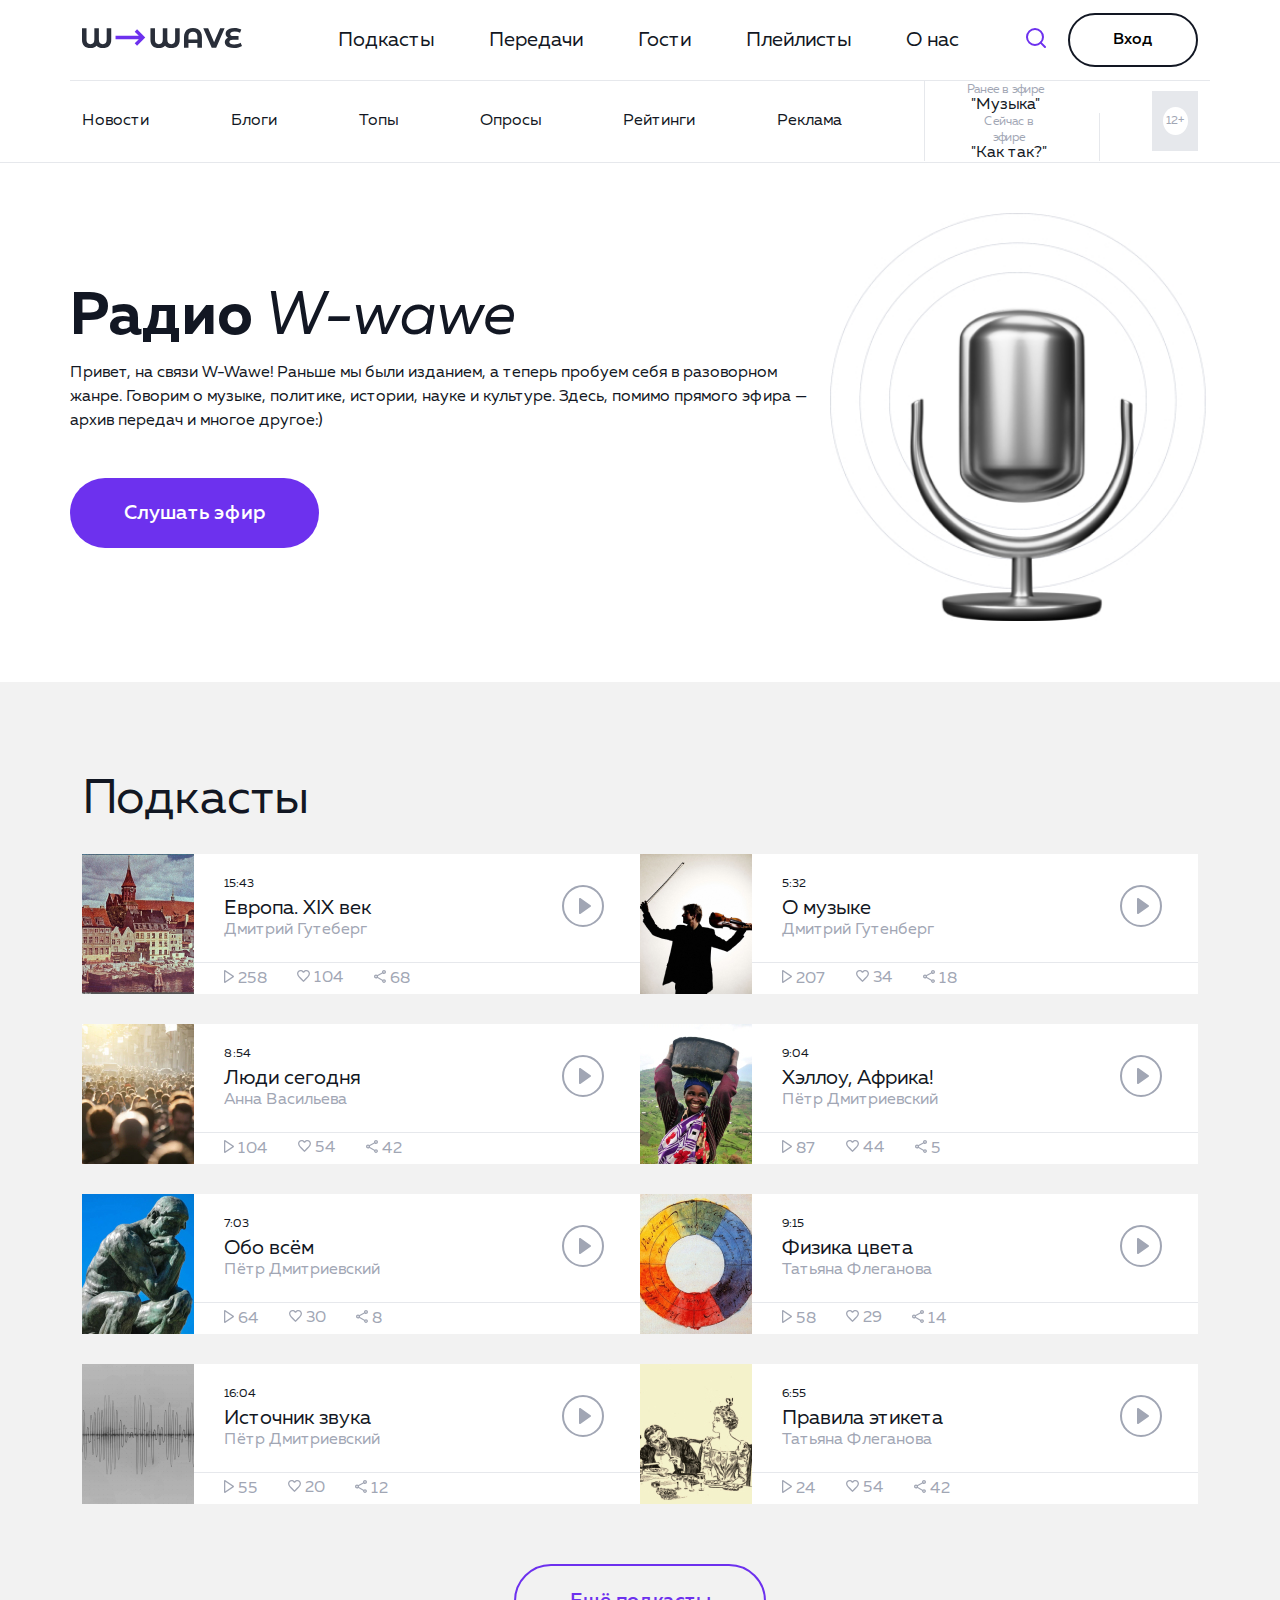
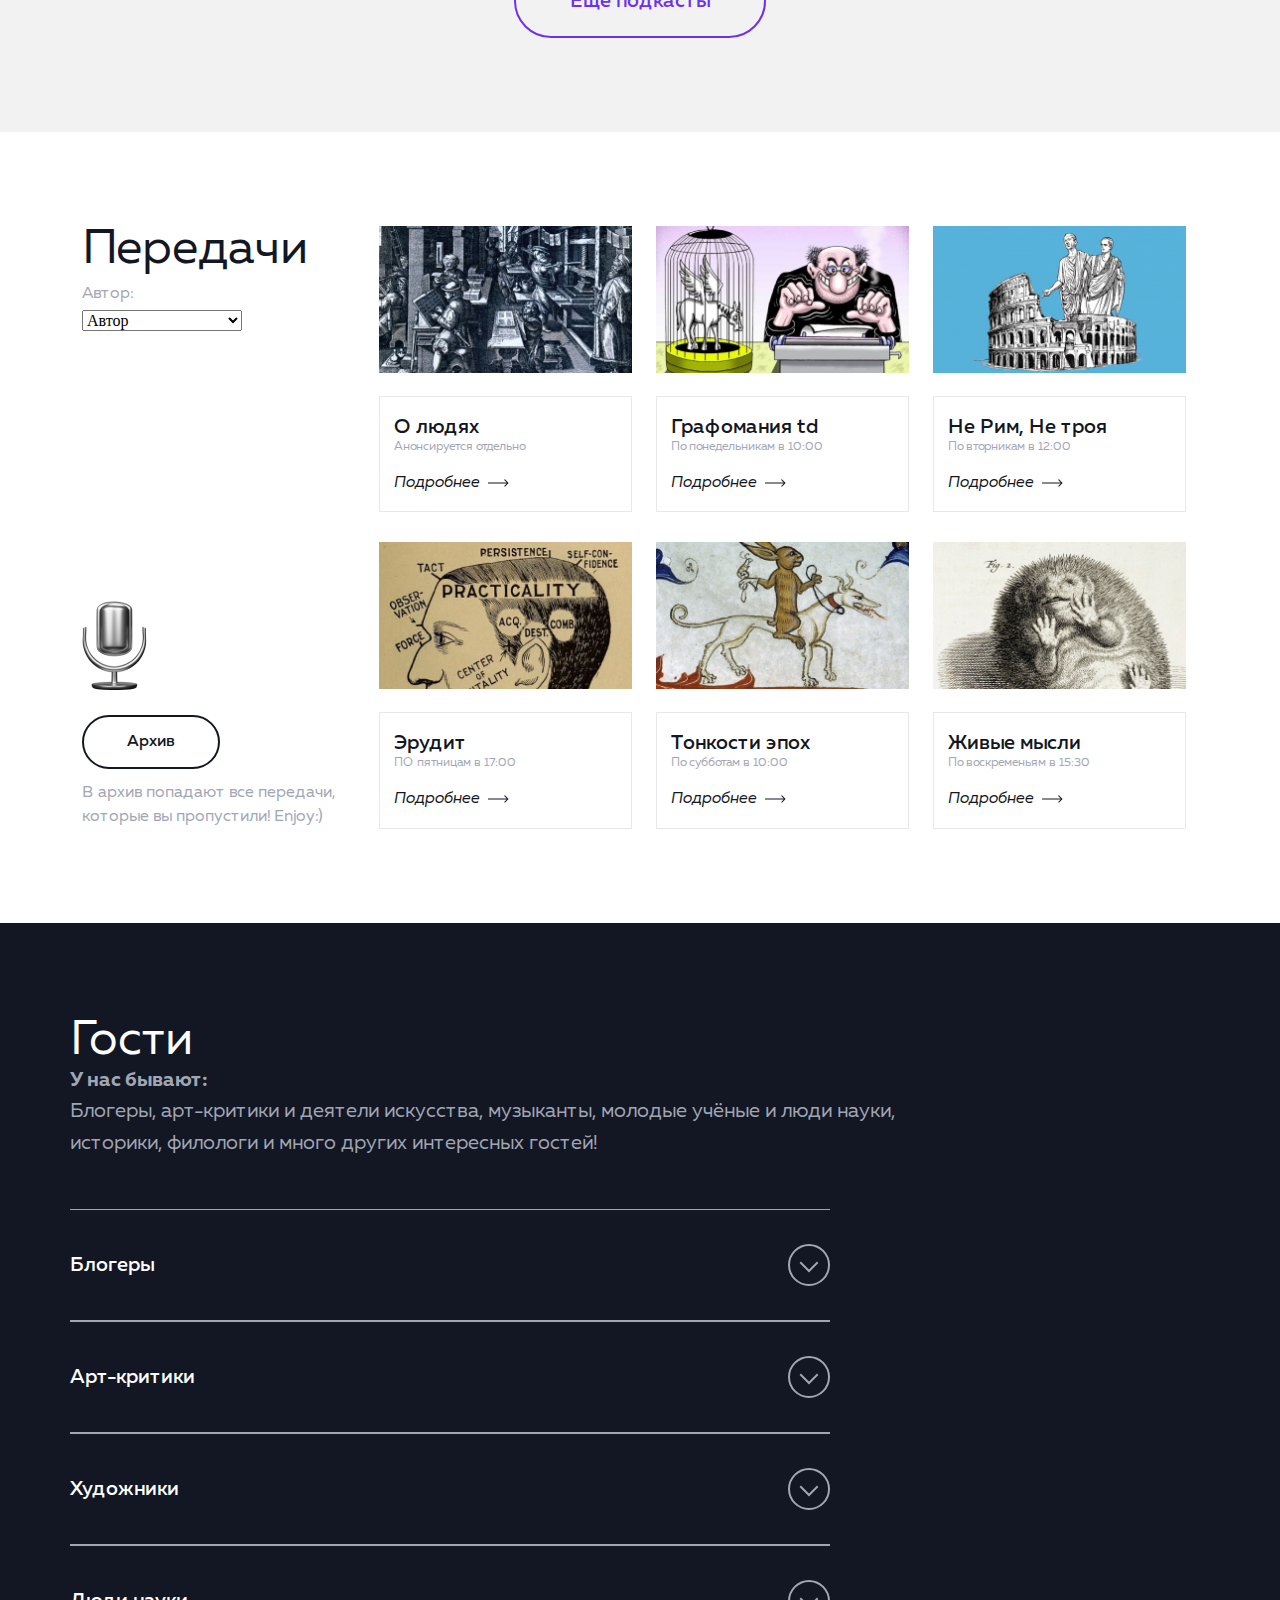
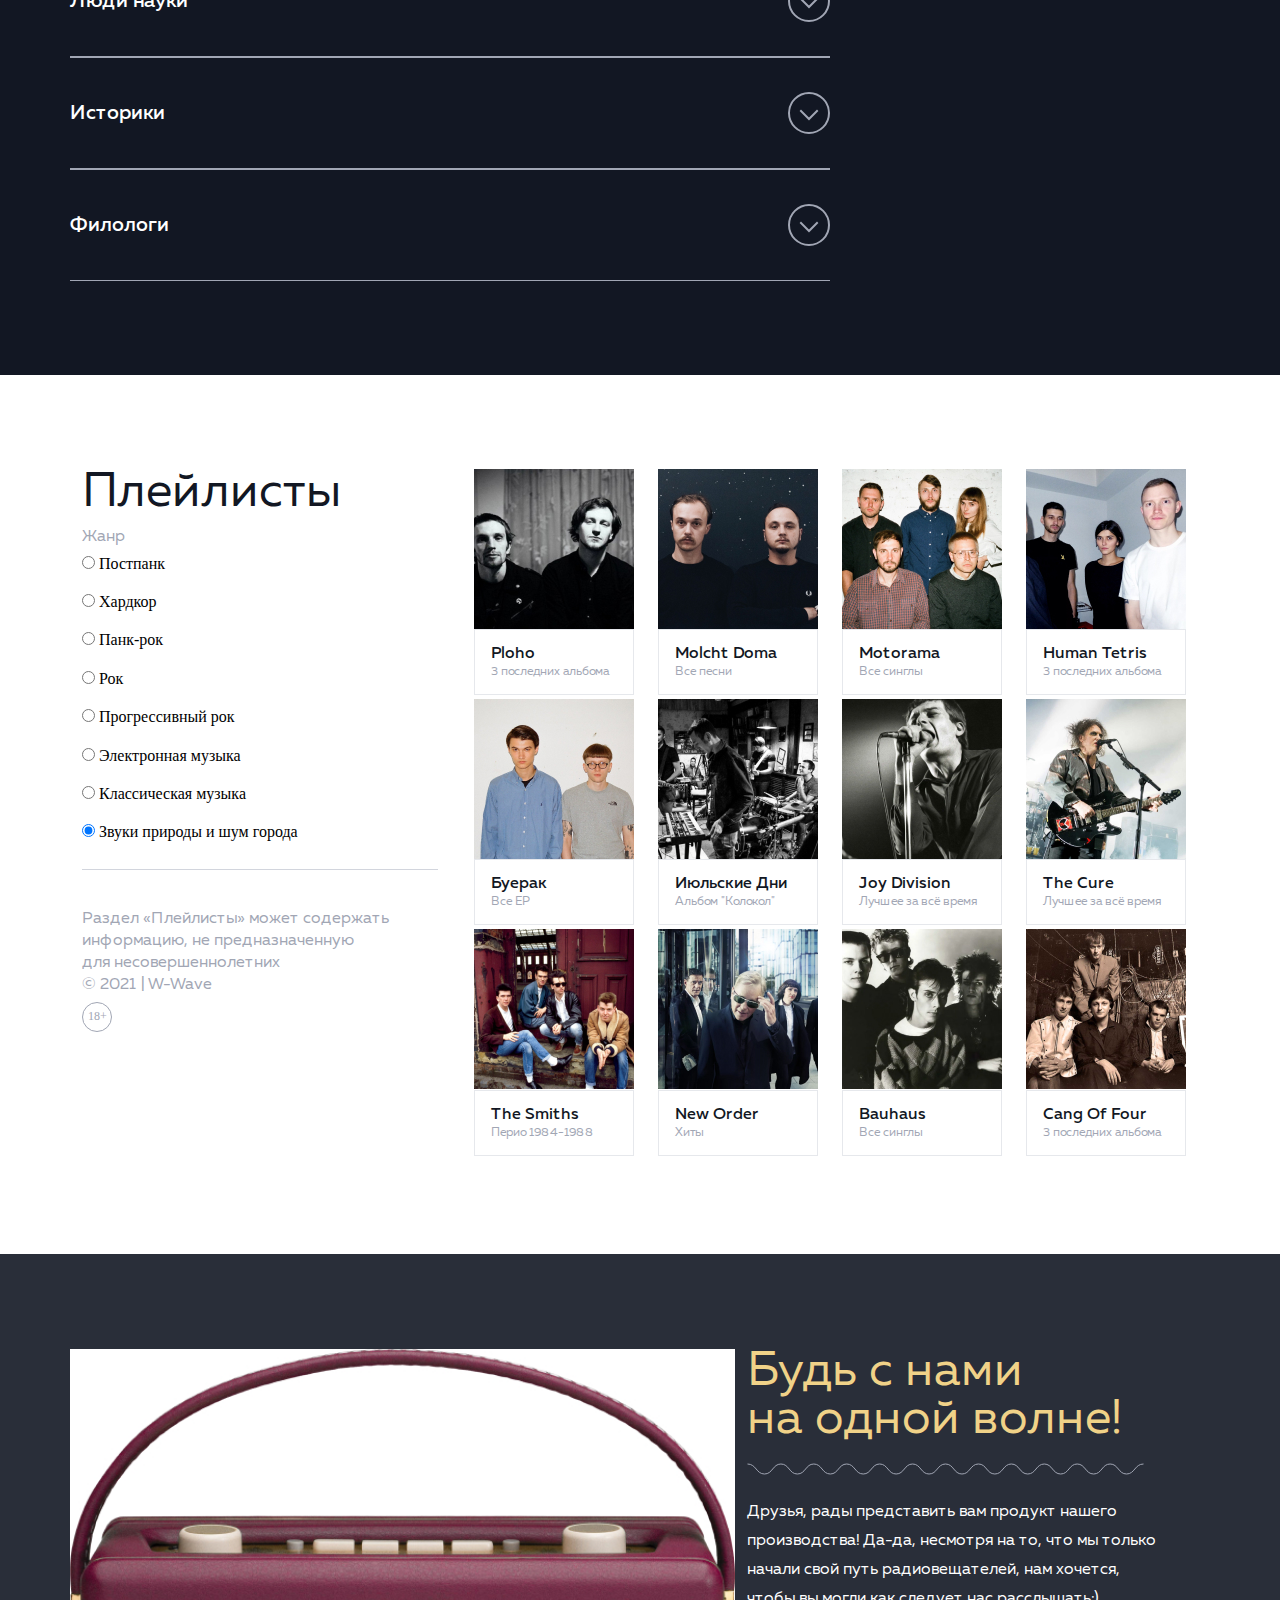
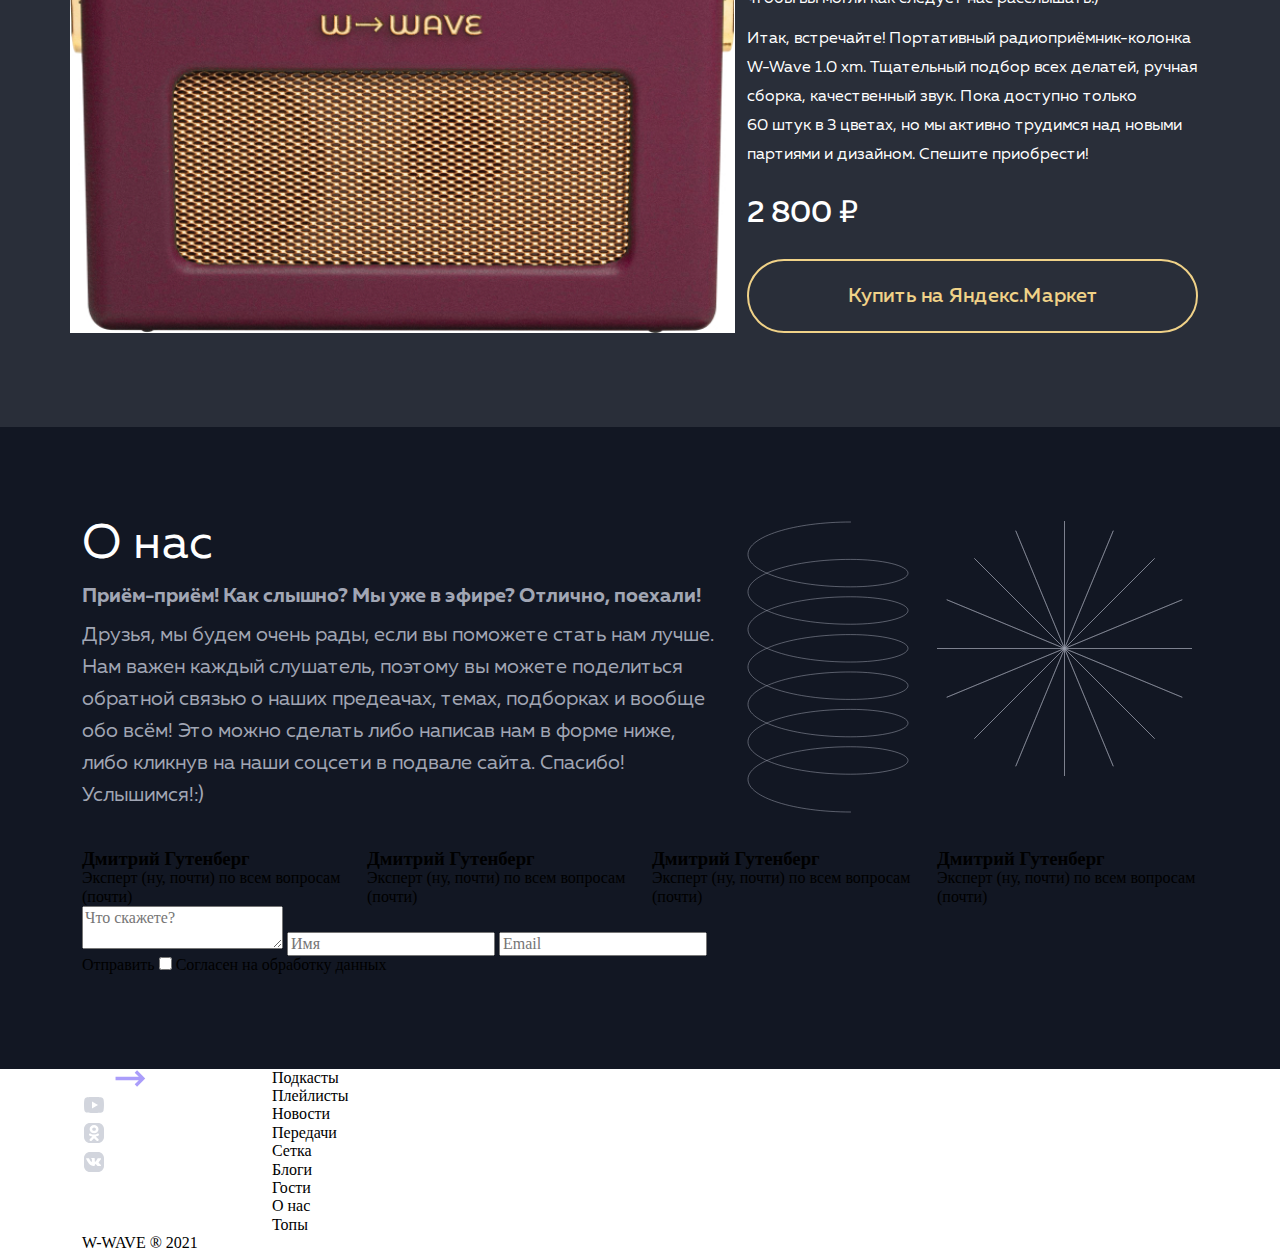
==== index.html @ 11b194f8 "add style select to transfer/playlist/about us" ====
<!DOCTYPE html>
<html lang="en">
  <head>
    <meta charset="UTF-8" />
    <meta http-equiv="X-UA-Compatible" content="IE=edge" />
    <meta name="viewport" content="width=device-width, initial-scale=1.0" />
    <title>wave</title>
    <link rel="stylesheet" href="css/normalize.css" />
    <link rel="stylesheet" href="css/bootstrap-grid.min.css" />
    <link rel="stylesheet" href="css/style.css" />
    <link rel="stylesheet" href="css/media.css" />
    <link rel="icon" href="img/favicon.svg" type="image/svg" />
  </head>
  <body>
    <header class="header">
      <div class="container header__container">
        <div class="row header__row__1 flex">
          <div class="col-2 header__logo">
            <a href="#" class="header__logo__link">
              <img src="img/header__logo.svg" alt="wave logo" />
            </a>
          </div>
          <div class="col-10">
            <div class="header__block__nav flex">
              <nav class="header__nav flex">
                <ul class="header__nav__list list__reset flex">
                  <li class="header__nav__item">Подкасты</li>
                  <li class="header__nav__item">Передачи</li>
                  <li class="header__nav__item">Гости</li>
                  <li class="header__nav__item">Плейлисты</li>
                  <li class="header__nav__item">О&nbsp;нас</li>
                </ul>
              </nav>
              <div class="header__block__btn flex">
                <button class="btn__reset header__search">
                  <svg
                    width="24"
                    height="24"
                    viewBox="0 0 24 24"
                    fill="none"
                    xmlns="http://www.w3.org/2000/svg"
                  >
                    <path
                      d="M11 19C15.4183 19 19 15.4183 19 11C19 6.58172 15.4183 3 11 3C6.58172 3 3 6.58172 3 11C3 15.4183 6.58172 19 11 19Z"
                      stroke="#6D31EE"
                      stroke-width="2"
                      stroke-linecap="round"
                      stroke-linejoin="round"
                    />
                    <path
                      d="M20.9999 21L16.6499 16.65"
                      stroke="#6D31EE"
                      stroke-width="2"
                      stroke-linecap="round"
                      stroke-linejoin="round"
                    />
                  </svg>
                </button>
                <button class="btn__reset header__btn__enter">Вход</button>
              </div>
            </div>
          </div>
        </div>

        <div class="row header__row__2">
          <div class="col-12">
            <div class="header__block__nav flex">
              <nav class="header__nav__2">
                <ul class="list__reset header__nav__list__2 flex">
                  <li class="header__nav__item__2">Новости</li>
                  <li class="header__nav__item__2">Блоги</li>
                  <li class="header__nav__item__2">Топы</li>
                  <li class="header__nav__item__2">Опросы</li>
                  <li class="header__nav__item__2">Рейтинги</li>
                  <li class="header__nav__item__2">Реклама</li>
                </ul>
              </nav>
              <div class="header__block__btn">
                <button class="btn__reset btn__item__block">
                  <span>Ранее в эфире</span><br />"Музыка"
                </button>
                <button class="btn__reset btn__item__block">
                  <span>Сейчас в эфире</span><br />"Как так?"
                </button>
              </div>
              <div class="block__more__info flex">
                <button class="btn__reset header__more__btn">12+</button>
              </div>
            </div>
          </div>
        </div>
      </div>
    </header>
    <main class="main">
      <section class="section__prime">
        <div class="container">
          <div class="row">
            <div class="col-8 prime__block__left">
              <article class="prime__block__descr">
                <h1 class="prime__title">
                  <strong>Радио</strong> <span>W-wawe</span>
                </h1>
                <p class="prime__descr">
                  Привет, на связи W-Wawe! Раньше мы были изданием, а теперь
                  пробуем себя в разоворном жанре. Говорим о музыке, политике,
                  истории, науке и культуре. Здесь, помимо прямого эфира — архив
                  передач и многое другое:)
                </p>
              </article>
              <button class="btn__reset prime__btn">Слушать эфир</button>
            </div>
            <div class="col-4 prime__block__bg"></div>
          </div>
        </div>
      </section>
      <section class="section__podcast">
        <div class="container">
          <h2 class="title__2 podcast__title">Подкасты</h2>
          <ul class="list__reset row podcast__list">
            <li class="col-6 podcast__item">
              <div class="podcast__item__block">
                <div class="podcast__block flex">
                  <article class="podcast__block__descr">
                    <p class="podcast__time">15:43</p>
                    <h3 class="podcast__song__title">Европа. XIX век</h3>
                    <p class="podcast__perform">Дмитрий Гутеберг</p>
                  </article>
                  <button class="btn__reset btn__play">
                    <svg
                      width="48"
                      height="48"
                      viewBox="0 0 48 48"
                      fill="none"
                      xmlns="http://www.w3.org/2000/svg"
                    >
                      <circle
                        cx="24"
                        cy="24"
                        r="20"
                        stroke="#A1A6B4"
                        stroke-width="2"
                      />
                      <path
                        d="M21.6924 31.7965L31.5716 24.7996C32.1428 24.3998 32.1428 23.6002 31.5716 23.2004L21.6924 16.2035C20.9943 15.7037 20 16.1835 20 17.0031V30.9969C20 31.8165 20.9943 32.2963 21.6924 31.7965Z"
                        fill="#A1A6B4"
                      />
                    </svg>
                  </button>
                </div>
                <div class="podcast__block__like">
                  <ul class="list__reset like__list flex">
                    <li class="like__item">
                      <svg
                        width="10"
                        height="13"
                        viewBox="0 0 10 13"
                        fill="none"
                        xmlns="http://www.w3.org/2000/svg"
                      >
                        <path
                          fill-rule="evenodd"
                          clip-rule="evenodd"
                          d="M1.3 11.331L8.29606 6.5L1.3 1.66897V11.331ZM0.666238 1.23131L0.669532 1.23361L0.666238 1.23131ZM1.41031 12.8347L9.64301 7.14971C10.119 6.82485 10.119 6.17514 9.64301 5.85029L1.41031 0.165315C0.828559 -0.240754 0 0.149072 0 0.815026V12.185C0 12.8509 0.828559 13.2408 1.41031 12.8347Z"
                          fill="#A1A6B4"
                        />
                      </svg>
                      258
                    </li>
                    <li class="like__item">
                      <svg
                        width="13"
                        height="12"
                        viewBox="0 0 13 12"
                        fill="none"
                        xmlns="http://www.w3.org/2000/svg"
                      >
                        <path
                          d="M9.425 0C8.294 0 7.2085 0.5297 6.5 1.36676C5.7915 0.5297 4.706 0 3.575 0C1.573 0 0 1.58256 0 3.59673C0 6.06866 2.21 8.08283 5.5575 11.1433L6.5 12L7.4425 11.1368C10.79 8.08283 13 6.06866 13 3.59673C13 1.58256 11.427 0 9.425 0ZM6.565 10.1689L6.5 10.2343L6.435 10.1689C3.341 7.35041 1.3 5.48665 1.3 3.59673C1.3 2.28883 2.275 1.3079 3.575 1.3079C4.576 1.3079 5.551 1.95531 5.8955 2.85123H7.111C7.449 1.95531 8.424 1.3079 9.425 1.3079C10.725 1.3079 11.7 2.28883 11.7 3.59673C11.7 5.48665 9.659 7.35041 6.565 10.1689Z"
                          fill="#A1A6B4"
                        />
                      </svg>
                      104
                    </li>
                    <li class="like__item">
                      <svg
                        width="12"
                        height="13"
                        viewBox="0 0 12 13"
                        fill="none"
                        xmlns="http://www.w3.org/2000/svg"
                      >
                        <path
                          d="M10 9.18876C9.49333 9.18876 9.04 9.38454 8.69333 9.69127L3.94 6.98293C3.97333 6.83283 4 6.68273 4 6.5261C4 6.36948 3.97333 6.21938 3.94 6.06928L8.64 3.38705C9 3.71335 9.47333 3.91566 10 3.91566C11.1067 3.91566 12 3.04116 12 1.95783C12 0.874498 11.1067 0 10 0C8.89333 0 8 0.874498 8 1.95783C8 2.11446 8.02667 2.26456 8.06 2.41466L3.36 5.09689C3 4.77058 2.52667 4.56827 2 4.56827C0.893333 4.56827 0 5.44277 0 6.5261C0 7.60944 0.893333 8.48394 2 8.48394C2.52667 8.48394 3 8.28163 3.36 7.95532L8.10667 10.6702C8.07333 10.8072 8.05333 10.9508 8.05333 11.0944C8.05333 12.1451 8.92667 13 10 13C11.0733 13 11.9467 12.1451 11.9467 11.0944C11.9467 10.0437 11.0733 9.18876 10 9.18876ZM10 1.30522C10.3667 1.30522 10.6667 1.5989 10.6667 1.95783C10.6667 2.31677 10.3667 2.61044 10 2.61044C9.63333 2.61044 9.33333 2.31677 9.33333 1.95783C9.33333 1.5989 9.63333 1.30522 10 1.30522ZM2 7.17871C1.63333 7.17871 1.33333 6.88504 1.33333 6.5261C1.33333 6.16717 1.63333 5.87349 2 5.87349C2.36667 5.87349 2.66667 6.16717 2.66667 6.5261C2.66667 6.88504 2.36667 7.17871 2 7.17871ZM10 11.76C9.63333 11.76 9.33333 11.4664 9.33333 11.1074C9.33333 10.7485 9.63333 10.4548 10 10.4548C10.3667 10.4548 10.6667 10.7485 10.6667 11.1074C10.6667 11.4664 10.3667 11.76 10 11.76Z"
                          fill="#A1A6B4"
                        />
                      </svg>
                      68
                    </li>
                  </ul>
                </div>
              </div>
            </li>
            <li class="col-6 podcast__item">
              <div class="podcast__item__block">
                <div class="podcast__block flex">
                  <article class="podcast__block__descr">
                    <p class="podcast__time">5:32</p>
                    <h3 class="podcast__song__title">О музыке</h3>
                    <p class="podcast__perform">Дмитрий Гутенберг</p>
                  </article>
                  <button class="btn__reset btn__play">
                    <svg
                      width="48"
                      height="48"
                      viewBox="0 0 48 48"
                      fill="none"
                      xmlns="http://www.w3.org/2000/svg"
                    >
                      <circle
                        cx="24"
                        cy="24"
                        r="20"
                        stroke="#A1A6B4"
                        stroke-width="2"
                      />
                      <path
                        d="M21.6924 31.7965L31.5716 24.7996C32.1428 24.3998 32.1428 23.6002 31.5716 23.2004L21.6924 16.2035C20.9943 15.7037 20 16.1835 20 17.0031V30.9969C20 31.8165 20.9943 32.2963 21.6924 31.7965Z"
                        fill="#A1A6B4"
                      />
                    </svg>
                  </button>
                </div>
                <div class="podcast__block__like">
                  <ul class="list__reset like__list flex">
                    <li class="like__item">
                      <svg
                        width="10"
                        height="13"
                        viewBox="0 0 10 13"
                        fill="none"
                        xmlns="http://www.w3.org/2000/svg"
                      >
                        <path
                          fill-rule="evenodd"
                          clip-rule="evenodd"
                          d="M1.3 11.331L8.29606 6.5L1.3 1.66897V11.331ZM0.666238 1.23131L0.669532 1.23361L0.666238 1.23131ZM1.41031 12.8347L9.64301 7.14971C10.119 6.82485 10.119 6.17514 9.64301 5.85029L1.41031 0.165315C0.828559 -0.240754 0 0.149072 0 0.815026V12.185C0 12.8509 0.828559 13.2408 1.41031 12.8347Z"
                          fill="#A1A6B4"
                        />
                      </svg>
                      207
                    </li>
                    <li class="like__item">
                      <svg
                        width="13"
                        height="12"
                        viewBox="0 0 13 12"
                        fill="none"
                        xmlns="http://www.w3.org/2000/svg"
                      >
                        <path
                          d="M9.425 0C8.294 0 7.2085 0.5297 6.5 1.36676C5.7915 0.5297 4.706 0 3.575 0C1.573 0 0 1.58256 0 3.59673C0 6.06866 2.21 8.08283 5.5575 11.1433L6.5 12L7.4425 11.1368C10.79 8.08283 13 6.06866 13 3.59673C13 1.58256 11.427 0 9.425 0ZM6.565 10.1689L6.5 10.2343L6.435 10.1689C3.341 7.35041 1.3 5.48665 1.3 3.59673C1.3 2.28883 2.275 1.3079 3.575 1.3079C4.576 1.3079 5.551 1.95531 5.8955 2.85123H7.111C7.449 1.95531 8.424 1.3079 9.425 1.3079C10.725 1.3079 11.7 2.28883 11.7 3.59673C11.7 5.48665 9.659 7.35041 6.565 10.1689Z"
                          fill="#A1A6B4"
                        />
                      </svg>
                      34
                    </li>
                    <li class="like__item">
                      <svg
                        width="12"
                        height="13"
                        viewBox="0 0 12 13"
                        fill="none"
                        xmlns="http://www.w3.org/2000/svg"
                      >
                        <path
                          d="M10 9.18876C9.49333 9.18876 9.04 9.38454 8.69333 9.69127L3.94 6.98293C3.97333 6.83283 4 6.68273 4 6.5261C4 6.36948 3.97333 6.21938 3.94 6.06928L8.64 3.38705C9 3.71335 9.47333 3.91566 10 3.91566C11.1067 3.91566 12 3.04116 12 1.95783C12 0.874498 11.1067 0 10 0C8.89333 0 8 0.874498 8 1.95783C8 2.11446 8.02667 2.26456 8.06 2.41466L3.36 5.09689C3 4.77058 2.52667 4.56827 2 4.56827C0.893333 4.56827 0 5.44277 0 6.5261C0 7.60944 0.893333 8.48394 2 8.48394C2.52667 8.48394 3 8.28163 3.36 7.95532L8.10667 10.6702C8.07333 10.8072 8.05333 10.9508 8.05333 11.0944C8.05333 12.1451 8.92667 13 10 13C11.0733 13 11.9467 12.1451 11.9467 11.0944C11.9467 10.0437 11.0733 9.18876 10 9.18876ZM10 1.30522C10.3667 1.30522 10.6667 1.5989 10.6667 1.95783C10.6667 2.31677 10.3667 2.61044 10 2.61044C9.63333 2.61044 9.33333 2.31677 9.33333 1.95783C9.33333 1.5989 9.63333 1.30522 10 1.30522ZM2 7.17871C1.63333 7.17871 1.33333 6.88504 1.33333 6.5261C1.33333 6.16717 1.63333 5.87349 2 5.87349C2.36667 5.87349 2.66667 6.16717 2.66667 6.5261C2.66667 6.88504 2.36667 7.17871 2 7.17871ZM10 11.76C9.63333 11.76 9.33333 11.4664 9.33333 11.1074C9.33333 10.7485 9.63333 10.4548 10 10.4548C10.3667 10.4548 10.6667 10.7485 10.6667 11.1074C10.6667 11.4664 10.3667 11.76 10 11.76Z"
                          fill="#A1A6B4"
                        />
                      </svg>
                      18
                    </li>
                  </ul>
                </div>
              </div>
            </li>
            <li class="col-6 podcast__item">
              <div class="podcast__item__block">
                <div class="podcast__block flex">
                  <article class="podcast__block__descr">
                    <p class="podcast__time">8:54</p>
                    <h3 class="podcast__song__title">Люди сегодня</h3>
                    <p class="podcast__perform">Анна Васильева</p>
                  </article>
                  <button class="btn__reset btn__play">
                    <svg
                      width="48"
                      height="48"
                      viewBox="0 0 48 48"
                      fill="none"
                      xmlns="http://www.w3.org/2000/svg"
                    >
                      <circle
                        cx="24"
                        cy="24"
                        r="20"
                        stroke="#A1A6B4"
                        stroke-width="2"
                      />
                      <path
                        d="M21.6924 31.7965L31.5716 24.7996C32.1428 24.3998 32.1428 23.6002 31.5716 23.2004L21.6924 16.2035C20.9943 15.7037 20 16.1835 20 17.0031V30.9969C20 31.8165 20.9943 32.2963 21.6924 31.7965Z"
                        fill="#A1A6B4"
                      />
                    </svg>
                  </button>
                </div>
                <div class="podcast__block__like">
                  <ul class="list__reset like__list flex">
                    <li class="like__item">
                      <svg
                        width="10"
                        height="13"
                        viewBox="0 0 10 13"
                        fill="none"
                        xmlns="http://www.w3.org/2000/svg"
                      >
                        <path
                          fill-rule="evenodd"
                          clip-rule="evenodd"
                          d="M1.3 11.331L8.29606 6.5L1.3 1.66897V11.331ZM0.666238 1.23131L0.669532 1.23361L0.666238 1.23131ZM1.41031 12.8347L9.64301 7.14971C10.119 6.82485 10.119 6.17514 9.64301 5.85029L1.41031 0.165315C0.828559 -0.240754 0 0.149072 0 0.815026V12.185C0 12.8509 0.828559 13.2408 1.41031 12.8347Z"
                          fill="#A1A6B4"
                        />
                      </svg>
                      104
                    </li>
                    <li class="like__item">
                      <svg
                        width="13"
                        height="12"
                        viewBox="0 0 13 12"
                        fill="none"
                        xmlns="http://www.w3.org/2000/svg"
                      >
                        <path
                          d="M9.425 0C8.294 0 7.2085 0.5297 6.5 1.36676C5.7915 0.5297 4.706 0 3.575 0C1.573 0 0 1.58256 0 3.59673C0 6.06866 2.21 8.08283 5.5575 11.1433L6.5 12L7.4425 11.1368C10.79 8.08283 13 6.06866 13 3.59673C13 1.58256 11.427 0 9.425 0ZM6.565 10.1689L6.5 10.2343L6.435 10.1689C3.341 7.35041 1.3 5.48665 1.3 3.59673C1.3 2.28883 2.275 1.3079 3.575 1.3079C4.576 1.3079 5.551 1.95531 5.8955 2.85123H7.111C7.449 1.95531 8.424 1.3079 9.425 1.3079C10.725 1.3079 11.7 2.28883 11.7 3.59673C11.7 5.48665 9.659 7.35041 6.565 10.1689Z"
                          fill="#A1A6B4"
                        />
                      </svg>
                      54
                    </li>
                    <li class="like__item">
                      <svg
                        width="12"
                        height="13"
                        viewBox="0 0 12 13"
                        fill="none"
                        xmlns="http://www.w3.org/2000/svg"
                      >
                        <path
                          d="M10 9.18876C9.49333 9.18876 9.04 9.38454 8.69333 9.69127L3.94 6.98293C3.97333 6.83283 4 6.68273 4 6.5261C4 6.36948 3.97333 6.21938 3.94 6.06928L8.64 3.38705C9 3.71335 9.47333 3.91566 10 3.91566C11.1067 3.91566 12 3.04116 12 1.95783C12 0.874498 11.1067 0 10 0C8.89333 0 8 0.874498 8 1.95783C8 2.11446 8.02667 2.26456 8.06 2.41466L3.36 5.09689C3 4.77058 2.52667 4.56827 2 4.56827C0.893333 4.56827 0 5.44277 0 6.5261C0 7.60944 0.893333 8.48394 2 8.48394C2.52667 8.48394 3 8.28163 3.36 7.95532L8.10667 10.6702C8.07333 10.8072 8.05333 10.9508 8.05333 11.0944C8.05333 12.1451 8.92667 13 10 13C11.0733 13 11.9467 12.1451 11.9467 11.0944C11.9467 10.0437 11.0733 9.18876 10 9.18876ZM10 1.30522C10.3667 1.30522 10.6667 1.5989 10.6667 1.95783C10.6667 2.31677 10.3667 2.61044 10 2.61044C9.63333 2.61044 9.33333 2.31677 9.33333 1.95783C9.33333 1.5989 9.63333 1.30522 10 1.30522ZM2 7.17871C1.63333 7.17871 1.33333 6.88504 1.33333 6.5261C1.33333 6.16717 1.63333 5.87349 2 5.87349C2.36667 5.87349 2.66667 6.16717 2.66667 6.5261C2.66667 6.88504 2.36667 7.17871 2 7.17871ZM10 11.76C9.63333 11.76 9.33333 11.4664 9.33333 11.1074C9.33333 10.7485 9.63333 10.4548 10 10.4548C10.3667 10.4548 10.6667 10.7485 10.6667 11.1074C10.6667 11.4664 10.3667 11.76 10 11.76Z"
                          fill="#A1A6B4"
                        />
                      </svg>
                      42
                    </li>
                  </ul>
                </div>
              </div>
            </li>
            <li class="col-6 podcast__item">
              <div class="podcast__item__block">
                <div class="podcast__block flex">
                  <article class="podcast__block__descr">
                    <p class="podcast__time">9:04</p>
                    <h3 class="podcast__song__title">Хэллоу, Африка!</h3>
                    <p class="podcast__perform">Пётр Дмитриевский</p>
                  </article>
                  <button class="btn__reset btn__play">
                    <svg
                      width="48"
                      height="48"
                      viewBox="0 0 48 48"
                      fill="none"
                      xmlns="http://www.w3.org/2000/svg"
                    >
                      <circle
                        cx="24"
                        cy="24"
                        r="20"
                        stroke="#A1A6B4"
                        stroke-width="2"
                      />
                      <path
                        d="M21.6924 31.7965L31.5716 24.7996C32.1428 24.3998 32.1428 23.6002 31.5716 23.2004L21.6924 16.2035C20.9943 15.7037 20 16.1835 20 17.0031V30.9969C20 31.8165 20.9943 32.2963 21.6924 31.7965Z"
                        fill="#A1A6B4"
                      />
                    </svg>
                  </button>
                </div>
                <div class="podcast__block__like">
                  <ul class="list__reset like__list flex">
                    <li class="like__item">
                      <svg
                        width="10"
                        height="13"
                        viewBox="0 0 10 13"
                        fill="none"
                        xmlns="http://www.w3.org/2000/svg"
                      >
                        <path
                          fill-rule="evenodd"
                          clip-rule="evenodd"
                          d="M1.3 11.331L8.29606 6.5L1.3 1.66897V11.331ZM0.666238 1.23131L0.669532 1.23361L0.666238 1.23131ZM1.41031 12.8347L9.64301 7.14971C10.119 6.82485 10.119 6.17514 9.64301 5.85029L1.41031 0.165315C0.828559 -0.240754 0 0.149072 0 0.815026V12.185C0 12.8509 0.828559 13.2408 1.41031 12.8347Z"
                          fill="#A1A6B4"
                        />
                      </svg>
                      87
                    </li>
                    <li class="like__item">
                      <svg
                        width="13"
                        height="12"
                        viewBox="0 0 13 12"
                        fill="none"
                        xmlns="http://www.w3.org/2000/svg"
                      >
                        <path
                          d="M9.425 0C8.294 0 7.2085 0.5297 6.5 1.36676C5.7915 0.5297 4.706 0 3.575 0C1.573 0 0 1.58256 0 3.59673C0 6.06866 2.21 8.08283 5.5575 11.1433L6.5 12L7.4425 11.1368C10.79 8.08283 13 6.06866 13 3.59673C13 1.58256 11.427 0 9.425 0ZM6.565 10.1689L6.5 10.2343L6.435 10.1689C3.341 7.35041 1.3 5.48665 1.3 3.59673C1.3 2.28883 2.275 1.3079 3.575 1.3079C4.576 1.3079 5.551 1.95531 5.8955 2.85123H7.111C7.449 1.95531 8.424 1.3079 9.425 1.3079C10.725 1.3079 11.7 2.28883 11.7 3.59673C11.7 5.48665 9.659 7.35041 6.565 10.1689Z"
                          fill="#A1A6B4"
                        />
                      </svg>
                      44
                    </li>
                    <li class="like__item">
                      <svg
                        width="12"
                        height="13"
                        viewBox="0 0 12 13"
                        fill="none"
                        xmlns="http://www.w3.org/2000/svg"
                      >
                        <path
                          d="M10 9.18876C9.49333 9.18876 9.04 9.38454 8.69333 9.69127L3.94 6.98293C3.97333 6.83283 4 6.68273 4 6.5261C4 6.36948 3.97333 6.21938 3.94 6.06928L8.64 3.38705C9 3.71335 9.47333 3.91566 10 3.91566C11.1067 3.91566 12 3.04116 12 1.95783C12 0.874498 11.1067 0 10 0C8.89333 0 8 0.874498 8 1.95783C8 2.11446 8.02667 2.26456 8.06 2.41466L3.36 5.09689C3 4.77058 2.52667 4.56827 2 4.56827C0.893333 4.56827 0 5.44277 0 6.5261C0 7.60944 0.893333 8.48394 2 8.48394C2.52667 8.48394 3 8.28163 3.36 7.95532L8.10667 10.6702C8.07333 10.8072 8.05333 10.9508 8.05333 11.0944C8.05333 12.1451 8.92667 13 10 13C11.0733 13 11.9467 12.1451 11.9467 11.0944C11.9467 10.0437 11.0733 9.18876 10 9.18876ZM10 1.30522C10.3667 1.30522 10.6667 1.5989 10.6667 1.95783C10.6667 2.31677 10.3667 2.61044 10 2.61044C9.63333 2.61044 9.33333 2.31677 9.33333 1.95783C9.33333 1.5989 9.63333 1.30522 10 1.30522ZM2 7.17871C1.63333 7.17871 1.33333 6.88504 1.33333 6.5261C1.33333 6.16717 1.63333 5.87349 2 5.87349C2.36667 5.87349 2.66667 6.16717 2.66667 6.5261C2.66667 6.88504 2.36667 7.17871 2 7.17871ZM10 11.76C9.63333 11.76 9.33333 11.4664 9.33333 11.1074C9.33333 10.7485 9.63333 10.4548 10 10.4548C10.3667 10.4548 10.6667 10.7485 10.6667 11.1074C10.6667 11.4664 10.3667 11.76 10 11.76Z"
                          fill="#A1A6B4"
                        />
                      </svg>
                      5
                    </li>
                  </ul>
                </div>
              </div>
            </li>
            <li class="col-6 podcast__item">
              <div class="podcast__item__block">
                <div class="podcast__block flex">
                  <article class="podcast__block__descr">
                    <p class="podcast__time">7:03</p>
                    <h3 class="podcast__song__title">Обо всём</h3>
                    <p class="podcast__perform">Пётр Дмитриевский</p>
                  </article>
                  <button class="btn__reset btn__play">
                    <svg
                      width="48"
                      height="48"
                      viewBox="0 0 48 48"
                      fill="none"
                      xmlns="http://www.w3.org/2000/svg"
                    >
                      <circle
                        cx="24"
                        cy="24"
                        r="20"
                        stroke="#A1A6B4"
                        stroke-width="2"
                      />
                      <path
                        d="M21.6924 31.7965L31.5716 24.7996C32.1428 24.3998 32.1428 23.6002 31.5716 23.2004L21.6924 16.2035C20.9943 15.7037 20 16.1835 20 17.0031V30.9969C20 31.8165 20.9943 32.2963 21.6924 31.7965Z"
                        fill="#A1A6B4"
                      />
                    </svg>
                  </button>
                </div>
                <div class="podcast__block__like">
                  <ul class="list__reset like__list flex">
                    <li class="like__item">
                      <svg
                        width="10"
                        height="13"
                        viewBox="0 0 10 13"
                        fill="none"
                        xmlns="http://www.w3.org/2000/svg"
                      >
                        <path
                          fill-rule="evenodd"
                          clip-rule="evenodd"
                          d="M1.3 11.331L8.29606 6.5L1.3 1.66897V11.331ZM0.666238 1.23131L0.669532 1.23361L0.666238 1.23131ZM1.41031 12.8347L9.64301 7.14971C10.119 6.82485 10.119 6.17514 9.64301 5.85029L1.41031 0.165315C0.828559 -0.240754 0 0.149072 0 0.815026V12.185C0 12.8509 0.828559 13.2408 1.41031 12.8347Z"
                          fill="#A1A6B4"
                        />
                      </svg>
                      64
                    </li>
                    <li class="like__item">
                      <svg
                        width="13"
                        height="12"
                        viewBox="0 0 13 12"
                        fill="none"
                        xmlns="http://www.w3.org/2000/svg"
                      >
                        <path
                          d="M9.425 0C8.294 0 7.2085 0.5297 6.5 1.36676C5.7915 0.5297 4.706 0 3.575 0C1.573 0 0 1.58256 0 3.59673C0 6.06866 2.21 8.08283 5.5575 11.1433L6.5 12L7.4425 11.1368C10.79 8.08283 13 6.06866 13 3.59673C13 1.58256 11.427 0 9.425 0ZM6.565 10.1689L6.5 10.2343L6.435 10.1689C3.341 7.35041 1.3 5.48665 1.3 3.59673C1.3 2.28883 2.275 1.3079 3.575 1.3079C4.576 1.3079 5.551 1.95531 5.8955 2.85123H7.111C7.449 1.95531 8.424 1.3079 9.425 1.3079C10.725 1.3079 11.7 2.28883 11.7 3.59673C11.7 5.48665 9.659 7.35041 6.565 10.1689Z"
                          fill="#A1A6B4"
                        />
                      </svg>
                      30
                    </li>
                    <li class="like__item">
                      <svg
                        width="12"
                        height="13"
                        viewBox="0 0 12 13"
                        fill="none"
                        xmlns="http://www.w3.org/2000/svg"
                      >
                        <path
                          d="M10 9.18876C9.49333 9.18876 9.04 9.38454 8.69333 9.69127L3.94 6.98293C3.97333 6.83283 4 6.68273 4 6.5261C4 6.36948 3.97333 6.21938 3.94 6.06928L8.64 3.38705C9 3.71335 9.47333 3.91566 10 3.91566C11.1067 3.91566 12 3.04116 12 1.95783C12 0.874498 11.1067 0 10 0C8.89333 0 8 0.874498 8 1.95783C8 2.11446 8.02667 2.26456 8.06 2.41466L3.36 5.09689C3 4.77058 2.52667 4.56827 2 4.56827C0.893333 4.56827 0 5.44277 0 6.5261C0 7.60944 0.893333 8.48394 2 8.48394C2.52667 8.48394 3 8.28163 3.36 7.95532L8.10667 10.6702C8.07333 10.8072 8.05333 10.9508 8.05333 11.0944C8.05333 12.1451 8.92667 13 10 13C11.0733 13 11.9467 12.1451 11.9467 11.0944C11.9467 10.0437 11.0733 9.18876 10 9.18876ZM10 1.30522C10.3667 1.30522 10.6667 1.5989 10.6667 1.95783C10.6667 2.31677 10.3667 2.61044 10 2.61044C9.63333 2.61044 9.33333 2.31677 9.33333 1.95783C9.33333 1.5989 9.63333 1.30522 10 1.30522ZM2 7.17871C1.63333 7.17871 1.33333 6.88504 1.33333 6.5261C1.33333 6.16717 1.63333 5.87349 2 5.87349C2.36667 5.87349 2.66667 6.16717 2.66667 6.5261C2.66667 6.88504 2.36667 7.17871 2 7.17871ZM10 11.76C9.63333 11.76 9.33333 11.4664 9.33333 11.1074C9.33333 10.7485 9.63333 10.4548 10 10.4548C10.3667 10.4548 10.6667 10.7485 10.6667 11.1074C10.6667 11.4664 10.3667 11.76 10 11.76Z"
                          fill="#A1A6B4"
                        />
                      </svg>
                      8
                    </li>
                  </ul>
                </div>
              </div>
            </li>
            <li class="col-6 podcast__item">
              <div class="podcast__item__block">
                <div class="podcast__block flex">
                  <article class="podcast__block__descr">
                    <p class="podcast__time">9:15</p>
                    <h3 class="podcast__song__title">Физика цвета</h3>
                    <p class="podcast__perform">Татьяна Флеганова</p>
                  </article>
                  <button class="btn__reset btn__play">
                    <svg
                      width="48"
                      height="48"
                      viewBox="0 0 48 48"
                      fill="none"
                      xmlns="http://www.w3.org/2000/svg"
                    >
                      <circle
                        cx="24"
                        cy="24"
                        r="20"
                        stroke="#A1A6B4"
                        stroke-width="2"
                      />
                      <path
                        d="M21.6924 31.7965L31.5716 24.7996C32.1428 24.3998 32.1428 23.6002 31.5716 23.2004L21.6924 16.2035C20.9943 15.7037 20 16.1835 20 17.0031V30.9969C20 31.8165 20.9943 32.2963 21.6924 31.7965Z"
                        fill="#A1A6B4"
                      />
                    </svg>
                  </button>
                </div>
                <div class="podcast__block__like">
                  <ul class="list__reset like__list flex">
                    <li class="like__item">
                      <svg
                        width="10"
                        height="13"
                        viewBox="0 0 10 13"
                        fill="none"
                        xmlns="http://www.w3.org/2000/svg"
                      >
                        <path
                          fill-rule="evenodd"
                          clip-rule="evenodd"
                          d="M1.3 11.331L8.29606 6.5L1.3 1.66897V11.331ZM0.666238 1.23131L0.669532 1.23361L0.666238 1.23131ZM1.41031 12.8347L9.64301 7.14971C10.119 6.82485 10.119 6.17514 9.64301 5.85029L1.41031 0.165315C0.828559 -0.240754 0 0.149072 0 0.815026V12.185C0 12.8509 0.828559 13.2408 1.41031 12.8347Z"
                          fill="#A1A6B4"
                        />
                      </svg>
                      58
                    </li>
                    <li class="like__item">
                      <svg
                        width="13"
                        height="12"
                        viewBox="0 0 13 12"
                        fill="none"
                        xmlns="http://www.w3.org/2000/svg"
                      >
                        <path
                          d="M9.425 0C8.294 0 7.2085 0.5297 6.5 1.36676C5.7915 0.5297 4.706 0 3.575 0C1.573 0 0 1.58256 0 3.59673C0 6.06866 2.21 8.08283 5.5575 11.1433L6.5 12L7.4425 11.1368C10.79 8.08283 13 6.06866 13 3.59673C13 1.58256 11.427 0 9.425 0ZM6.565 10.1689L6.5 10.2343L6.435 10.1689C3.341 7.35041 1.3 5.48665 1.3 3.59673C1.3 2.28883 2.275 1.3079 3.575 1.3079C4.576 1.3079 5.551 1.95531 5.8955 2.85123H7.111C7.449 1.95531 8.424 1.3079 9.425 1.3079C10.725 1.3079 11.7 2.28883 11.7 3.59673C11.7 5.48665 9.659 7.35041 6.565 10.1689Z"
                          fill="#A1A6B4"
                        />
                      </svg>
                      29
                    </li>
                    <li class="like__item">
                      <svg
                        width="12"
                        height="13"
                        viewBox="0 0 12 13"
                        fill="none"
                        xmlns="http://www.w3.org/2000/svg"
                      >
                        <path
                          d="M10 9.18876C9.49333 9.18876 9.04 9.38454 8.69333 9.69127L3.94 6.98293C3.97333 6.83283 4 6.68273 4 6.5261C4 6.36948 3.97333 6.21938 3.94 6.06928L8.64 3.38705C9 3.71335 9.47333 3.91566 10 3.91566C11.1067 3.91566 12 3.04116 12 1.95783C12 0.874498 11.1067 0 10 0C8.89333 0 8 0.874498 8 1.95783C8 2.11446 8.02667 2.26456 8.06 2.41466L3.36 5.09689C3 4.77058 2.52667 4.56827 2 4.56827C0.893333 4.56827 0 5.44277 0 6.5261C0 7.60944 0.893333 8.48394 2 8.48394C2.52667 8.48394 3 8.28163 3.36 7.95532L8.10667 10.6702C8.07333 10.8072 8.05333 10.9508 8.05333 11.0944C8.05333 12.1451 8.92667 13 10 13C11.0733 13 11.9467 12.1451 11.9467 11.0944C11.9467 10.0437 11.0733 9.18876 10 9.18876ZM10 1.30522C10.3667 1.30522 10.6667 1.5989 10.6667 1.95783C10.6667 2.31677 10.3667 2.61044 10 2.61044C9.63333 2.61044 9.33333 2.31677 9.33333 1.95783C9.33333 1.5989 9.63333 1.30522 10 1.30522ZM2 7.17871C1.63333 7.17871 1.33333 6.88504 1.33333 6.5261C1.33333 6.16717 1.63333 5.87349 2 5.87349C2.36667 5.87349 2.66667 6.16717 2.66667 6.5261C2.66667 6.88504 2.36667 7.17871 2 7.17871ZM10 11.76C9.63333 11.76 9.33333 11.4664 9.33333 11.1074C9.33333 10.7485 9.63333 10.4548 10 10.4548C10.3667 10.4548 10.6667 10.7485 10.6667 11.1074C10.6667 11.4664 10.3667 11.76 10 11.76Z"
                          fill="#A1A6B4"
                        />
                      </svg>
                      14
                    </li>
                  </ul>
                </div>
              </div>
            </li>
            <li class="col-6 podcast__item">
              <div class="podcast__item__block">
                <div class="podcast__block flex">
                  <article class="podcast__block__descr">
                    <p class="podcast__time">16:04</p>
                    <h3 class="podcast__song__title">Источник звука</h3>
                    <p class="podcast__perform">Пётр Дмитриевский</p>
                  </article>
                  <button class="btn__reset btn__play">
                    <svg
                      width="48"
                      height="48"
                      viewBox="0 0 48 48"
                      fill="none"
                      xmlns="http://www.w3.org/2000/svg"
                    >
                      <circle
                        cx="24"
                        cy="24"
                        r="20"
                        stroke="#A1A6B4"
                        stroke-width="2"
                      />
                      <path
                        d="M21.6924 31.7965L31.5716 24.7996C32.1428 24.3998 32.1428 23.6002 31.5716 23.2004L21.6924 16.2035C20.9943 15.7037 20 16.1835 20 17.0031V30.9969C20 31.8165 20.9943 32.2963 21.6924 31.7965Z"
                        fill="#A1A6B4"
                      />
                    </svg>
                  </button>
                </div>
                <div class="podcast__block__like">
                  <ul class="list__reset like__list flex">
                    <li class="like__item">
                      <svg
                        width="10"
                        height="13"
                        viewBox="0 0 10 13"
                        fill="none"
                        xmlns="http://www.w3.org/2000/svg"
                      >
                        <path
                          fill-rule="evenodd"
                          clip-rule="evenodd"
                          d="M1.3 11.331L8.29606 6.5L1.3 1.66897V11.331ZM0.666238 1.23131L0.669532 1.23361L0.666238 1.23131ZM1.41031 12.8347L9.64301 7.14971C10.119 6.82485 10.119 6.17514 9.64301 5.85029L1.41031 0.165315C0.828559 -0.240754 0 0.149072 0 0.815026V12.185C0 12.8509 0.828559 13.2408 1.41031 12.8347Z"
                          fill="#A1A6B4"
                        />
                      </svg>
                      55
                    </li>
                    <li class="like__item">
                      <svg
                        width="13"
                        height="12"
                        viewBox="0 0 13 12"
                        fill="none"
                        xmlns="http://www.w3.org/2000/svg"
                      >
                        <path
                          d="M9.425 0C8.294 0 7.2085 0.5297 6.5 1.36676C5.7915 0.5297 4.706 0 3.575 0C1.573 0 0 1.58256 0 3.59673C0 6.06866 2.21 8.08283 5.5575 11.1433L6.5 12L7.4425 11.1368C10.79 8.08283 13 6.06866 13 3.59673C13 1.58256 11.427 0 9.425 0ZM6.565 10.1689L6.5 10.2343L6.435 10.1689C3.341 7.35041 1.3 5.48665 1.3 3.59673C1.3 2.28883 2.275 1.3079 3.575 1.3079C4.576 1.3079 5.551 1.95531 5.8955 2.85123H7.111C7.449 1.95531 8.424 1.3079 9.425 1.3079C10.725 1.3079 11.7 2.28883 11.7 3.59673C11.7 5.48665 9.659 7.35041 6.565 10.1689Z"
                          fill="#A1A6B4"
                        />
                      </svg>
                      20
                    </li>
                    <li class="like__item">
                      <svg
                        width="12"
                        height="13"
                        viewBox="0 0 12 13"
                        fill="none"
                        xmlns="http://www.w3.org/2000/svg"
                      >
                        <path
                          d="M10 9.18876C9.49333 9.18876 9.04 9.38454 8.69333 9.69127L3.94 6.98293C3.97333 6.83283 4 6.68273 4 6.5261C4 6.36948 3.97333 6.21938 3.94 6.06928L8.64 3.38705C9 3.71335 9.47333 3.91566 10 3.91566C11.1067 3.91566 12 3.04116 12 1.95783C12 0.874498 11.1067 0 10 0C8.89333 0 8 0.874498 8 1.95783C8 2.11446 8.02667 2.26456 8.06 2.41466L3.36 5.09689C3 4.77058 2.52667 4.56827 2 4.56827C0.893333 4.56827 0 5.44277 0 6.5261C0 7.60944 0.893333 8.48394 2 8.48394C2.52667 8.48394 3 8.28163 3.36 7.95532L8.10667 10.6702C8.07333 10.8072 8.05333 10.9508 8.05333 11.0944C8.05333 12.1451 8.92667 13 10 13C11.0733 13 11.9467 12.1451 11.9467 11.0944C11.9467 10.0437 11.0733 9.18876 10 9.18876ZM10 1.30522C10.3667 1.30522 10.6667 1.5989 10.6667 1.95783C10.6667 2.31677 10.3667 2.61044 10 2.61044C9.63333 2.61044 9.33333 2.31677 9.33333 1.95783C9.33333 1.5989 9.63333 1.30522 10 1.30522ZM2 7.17871C1.63333 7.17871 1.33333 6.88504 1.33333 6.5261C1.33333 6.16717 1.63333 5.87349 2 5.87349C2.36667 5.87349 2.66667 6.16717 2.66667 6.5261C2.66667 6.88504 2.36667 7.17871 2 7.17871ZM10 11.76C9.63333 11.76 9.33333 11.4664 9.33333 11.1074C9.33333 10.7485 9.63333 10.4548 10 10.4548C10.3667 10.4548 10.6667 10.7485 10.6667 11.1074C10.6667 11.4664 10.3667 11.76 10 11.76Z"
                          fill="#A1A6B4"
                        />
                      </svg>
                      12
                    </li>
                  </ul>
                </div>
              </div>
            </li>
            <li class="col-6 podcast__item">
              <div class="podcast__item__block">
                <div class="podcast__block flex">
                  <article class="podcast__block__descr">
                    <p class="podcast__time">6:55</p>
                    <h3 class="podcast__song__title">Правила этикета</h3>
                    <p class="podcast__perform">Татьяна Флеганова</p>
                  </article>
                  <button class="btn__reset btn__play">
                    <svg
                      width="48"
                      height="48"
                      viewBox="0 0 48 48"
                      fill="none"
                      xmlns="http://www.w3.org/2000/svg"
                    >
                      <circle
                        cx="24"
                        cy="24"
                        r="20"
                        stroke="#A1A6B4"
                        stroke-width="2"
                      />
                      <path
                        d="M21.6924 31.7965L31.5716 24.7996C32.1428 24.3998 32.1428 23.6002 31.5716 23.2004L21.6924 16.2035C20.9943 15.7037 20 16.1835 20 17.0031V30.9969C20 31.8165 20.9943 32.2963 21.6924 31.7965Z"
                        fill="#A1A6B4"
                      />
                    </svg>
                  </button>
                </div>
                <div class="podcast__block__like">
                  <ul class="list__reset like__list flex">
                    <li class="like__item">
                      <svg
                        width="10"
                        height="13"
                        viewBox="0 0 10 13"
                        fill="none"
                        xmlns="http://www.w3.org/2000/svg"
                      >
                        <path
                          fill-rule="evenodd"
                          clip-rule="evenodd"
                          d="M1.3 11.331L8.29606 6.5L1.3 1.66897V11.331ZM0.666238 1.23131L0.669532 1.23361L0.666238 1.23131ZM1.41031 12.8347L9.64301 7.14971C10.119 6.82485 10.119 6.17514 9.64301 5.85029L1.41031 0.165315C0.828559 -0.240754 0 0.149072 0 0.815026V12.185C0 12.8509 0.828559 13.2408 1.41031 12.8347Z"
                          fill="#A1A6B4"
                        />
                      </svg>
                      24
                    </li>
                    <li class="like__item">
                      <svg
                        width="13"
                        height="12"
                        viewBox="0 0 13 12"
                        fill="none"
                        xmlns="http://www.w3.org/2000/svg"
                      >
                        <path
                          d="M9.425 0C8.294 0 7.2085 0.5297 6.5 1.36676C5.7915 0.5297 4.706 0 3.575 0C1.573 0 0 1.58256 0 3.59673C0 6.06866 2.21 8.08283 5.5575 11.1433L6.5 12L7.4425 11.1368C10.79 8.08283 13 6.06866 13 3.59673C13 1.58256 11.427 0 9.425 0ZM6.565 10.1689L6.5 10.2343L6.435 10.1689C3.341 7.35041 1.3 5.48665 1.3 3.59673C1.3 2.28883 2.275 1.3079 3.575 1.3079C4.576 1.3079 5.551 1.95531 5.8955 2.85123H7.111C7.449 1.95531 8.424 1.3079 9.425 1.3079C10.725 1.3079 11.7 2.28883 11.7 3.59673C11.7 5.48665 9.659 7.35041 6.565 10.1689Z"
                          fill="#A1A6B4"
                        />
                      </svg>
                      54
                    </li>
                    <li class="like__item">
                      <svg
                        width="12"
                        height="13"
                        viewBox="0 0 12 13"
                        fill="none"
                        xmlns="http://www.w3.org/2000/svg"
                      >
                        <path
                          d="M10 9.18876C9.49333 9.18876 9.04 9.38454 8.69333 9.69127L3.94 6.98293C3.97333 6.83283 4 6.68273 4 6.5261C4 6.36948 3.97333 6.21938 3.94 6.06928L8.64 3.38705C9 3.71335 9.47333 3.91566 10 3.91566C11.1067 3.91566 12 3.04116 12 1.95783C12 0.874498 11.1067 0 10 0C8.89333 0 8 0.874498 8 1.95783C8 2.11446 8.02667 2.26456 8.06 2.41466L3.36 5.09689C3 4.77058 2.52667 4.56827 2 4.56827C0.893333 4.56827 0 5.44277 0 6.5261C0 7.60944 0.893333 8.48394 2 8.48394C2.52667 8.48394 3 8.28163 3.36 7.95532L8.10667 10.6702C8.07333 10.8072 8.05333 10.9508 8.05333 11.0944C8.05333 12.1451 8.92667 13 10 13C11.0733 13 11.9467 12.1451 11.9467 11.0944C11.9467 10.0437 11.0733 9.18876 10 9.18876ZM10 1.30522C10.3667 1.30522 10.6667 1.5989 10.6667 1.95783C10.6667 2.31677 10.3667 2.61044 10 2.61044C9.63333 2.61044 9.33333 2.31677 9.33333 1.95783C9.33333 1.5989 9.63333 1.30522 10 1.30522ZM2 7.17871C1.63333 7.17871 1.33333 6.88504 1.33333 6.5261C1.33333 6.16717 1.63333 5.87349 2 5.87349C2.36667 5.87349 2.66667 6.16717 2.66667 6.5261C2.66667 6.88504 2.36667 7.17871 2 7.17871ZM10 11.76C9.63333 11.76 9.33333 11.4664 9.33333 11.1074C9.33333 10.7485 9.63333 10.4548 10 10.4548C10.3667 10.4548 10.6667 10.7485 10.6667 11.1074C10.6667 11.4664 10.3667 11.76 10 11.76Z"
                          fill="#A1A6B4"
                        />
                      </svg>
                      42
                    </li>
                  </ul>
                </div>
              </div>
            </li>
          </ul>
          <div class="row">
            <div class="col-12 podcast__btn__block">
              <button class="btn__reset podcast__btn">Ещё подкасты</button>
            </div>
          </div>
        </div>
      </section>
      <section class="section__transfer">
        <div class="container">
          <div class="row">
            <div class="transfer__block flex col-3">
              <div class="transfer__header__block transfer__block__elem">
                <h2 class="title__2 transfer__title">Передачи</h2>
                <p class="transfer__header__descr">Автор:</p>
                <div class="transfer__block__select">
                  <select name="select">
                    <option value="Автор" disabled selected>Автор</option>
                    <option value="Дмитрий Гутенберг">Дмитрий Гутенберг</option>
                    <option value="Анна Васильева">Анна Васильева</option>
                    <option value="Пётр Дмитриевский">Пётр Дмитриевский</option>
                  </select>
                </div>
              </div>
              <div class="transfer__footer__block transfer__block__elem">
                <button class="btn__reset transfer__btn">Архив</button>
                <p class="transfer__footer__descr">
                  В архив попадают все передачи, которые вы пропустили! Enjoy:)
                </p>
              </div>
            </div>
            <div class="col-9 transfer__block__offer">
              <ul class="row list__reset transfer__list flex">
                <li class="transfer__item col-4">
                  <div class="transfer__block__list">
                    <div class="transfer__block__descr">
                      <article class="transfer__article">
                        <h3 class="transfer__title__3">О людях</h3>
                        <p class="transfer__text__time">
                          Анонсируется отдельно
                        </p>
                        <a href="#" class="transfer__link">
                          Подробнее
                          <svg
                            width="28"
                            height="12"
                            viewBox="0 0 28 12"
                            fill="none"
                            xmlns="http://www.w3.org/2000/svg"
                          >
                            <path
                              d="M24.3536 6.35355C24.5488 6.15829 24.5488 5.84171 24.3536 5.64645L21.1716 2.46447C20.9763 2.2692 20.6597 2.2692 20.4645 2.46447C20.2692 2.65973 20.2692 2.97631 20.4645 3.17157L23.2929 6L20.4645 8.82843C20.2692 9.02369 20.2692 9.34027 20.4645 9.53553C20.6597 9.7308 20.9763 9.7308 21.1716 9.53553L24.3536 6.35355ZM4 6.5H24V5.5H4V6.5Z"
                              fill="#121723"
                            />
                          </svg>
                        </a>
                      </article>
                    </div>
                  </div>
                </li>
                <li class="transfer__item col-4">
                  <div class="transfer__block__list">
                    <div class="transfer__block__descr">
                      <article class="transfer__article">
                        <h3 class="transfer__title__3">Графомания td</h3>
                        <p class="transfer__text__time">
                          По понедельникам в 10:00
                        </p>
                        <a href="#" class="transfer__link">
                          Подробнее
                          <svg
                            width="28"
                            height="12"
                            viewBox="0 0 28 12"
                            fill="none"
                            xmlns="http://www.w3.org/2000/svg"
                          >
                            <path
                              d="M24.3536 6.35355C24.5488 6.15829 24.5488 5.84171 24.3536 5.64645L21.1716 2.46447C20.9763 2.2692 20.6597 2.2692 20.4645 2.46447C20.2692 2.65973 20.2692 2.97631 20.4645 3.17157L23.2929 6L20.4645 8.82843C20.2692 9.02369 20.2692 9.34027 20.4645 9.53553C20.6597 9.7308 20.9763 9.7308 21.1716 9.53553L24.3536 6.35355ZM4 6.5H24V5.5H4V6.5Z"
                              fill="#121723"
                            />
                          </svg>
                        </a>
                      </article>
                    </div>
                  </div>
                </li>
                <li class="transfer__item col-4">
                  <div class="transfer__block__list">
                    <div class="transfer__block__descr">
                      <article class="transfer__article">
                        <h3 class="transfer__title__3">Не Рим, Не троя</h3>
                        <p class="transfer__text__time">По вторникам в 12:00</p>
                        <a href="#" class="transfer__link">
                          Подробнее
                          <svg
                            width="28"
                            height="12"
                            viewBox="0 0 28 12"
                            fill="none"
                            xmlns="http://www.w3.org/2000/svg"
                          >
                            <path
                              d="M24.3536 6.35355C24.5488 6.15829 24.5488 5.84171 24.3536 5.64645L21.1716 2.46447C20.9763 2.2692 20.6597 2.2692 20.4645 2.46447C20.2692 2.65973 20.2692 2.97631 20.4645 3.17157L23.2929 6L20.4645 8.82843C20.2692 9.02369 20.2692 9.34027 20.4645 9.53553C20.6597 9.7308 20.9763 9.7308 21.1716 9.53553L24.3536 6.35355ZM4 6.5H24V5.5H4V6.5Z"
                              fill="#121723"
                            />
                          </svg>
                        </a>
                      </article>
                    </div>
                  </div>
                </li>
                <li class="transfer__item col-4">
                  <div class="transfer__block__list">
                    <div class="transfer__block__descr">
                      <article class="transfer__article">
                        <h3 class="transfer__title__3">Эрудит</h3>
                        <p class="transfer__text__time">ПО пятницам в 17:00</p>
                        <a href="#" class="transfer__link">
                          Подробнее
                          <svg
                            width="28"
                            height="12"
                            viewBox="0 0 28 12"
                            fill="none"
                            xmlns="http://www.w3.org/2000/svg"
                          >
                            <path
                              d="M24.3536 6.35355C24.5488 6.15829 24.5488 5.84171 24.3536 5.64645L21.1716 2.46447C20.9763 2.2692 20.6597 2.2692 20.4645 2.46447C20.2692 2.65973 20.2692 2.97631 20.4645 3.17157L23.2929 6L20.4645 8.82843C20.2692 9.02369 20.2692 9.34027 20.4645 9.53553C20.6597 9.7308 20.9763 9.7308 21.1716 9.53553L24.3536 6.35355ZM4 6.5H24V5.5H4V6.5Z"
                              fill="#121723"
                            />
                          </svg>
                        </a>
                      </article>
                    </div>
                  </div>
                </li>
                <li class="transfer__item col-4">
                  <div class="transfer__block__list">
                    <div class="transfer__block__descr">
                      <article class="transfer__article">
                        <h3 class="transfer__title__3">Тонкости эпох</h3>
                        <p class="transfer__text__time">По субботам в 10:00</p>
                        <a href="#" class="transfer__link">
                          Подробнее
                          <svg
                            width="28"
                            height="12"
                            viewBox="0 0 28 12"
                            fill="none"
                            xmlns="http://www.w3.org/2000/svg"
                          >
                            <path
                              d="M24.3536 6.35355C24.5488 6.15829 24.5488 5.84171 24.3536 5.64645L21.1716 2.46447C20.9763 2.2692 20.6597 2.2692 20.4645 2.46447C20.2692 2.65973 20.2692 2.97631 20.4645 3.17157L23.2929 6L20.4645 8.82843C20.2692 9.02369 20.2692 9.34027 20.4645 9.53553C20.6597 9.7308 20.9763 9.7308 21.1716 9.53553L24.3536 6.35355ZM4 6.5H24V5.5H4V6.5Z"
                              fill="#121723"
                            />
                          </svg>
                        </a>
                      </article>
                    </div>
                  </div>
                </li>
                <li class="transfer__item col-4">
                  <div class="transfer__block__list">
                    <div class="transfer__block__descr">
                      <article class="transfer__article">
                        <h3 class="transfer__title__3">Живые мысли</h3>
                        <p class="transfer__text__time">
                          По воскременьям в 15:30
                        </p>
                        <a href="#" class="transfer__link">
                          Подробнее
                          <svg
                            width="28"
                            height="12"
                            viewBox="0 0 28 12"
                            fill="none"
                            xmlns="http://www.w3.org/2000/svg"
                          >
                            <path
                              d="M24.3536 6.35355C24.5488 6.15829 24.5488 5.84171 24.3536 5.64645L21.1716 2.46447C20.9763 2.2692 20.6597 2.2692 20.4645 2.46447C20.2692 2.65973 20.2692 2.97631 20.4645 3.17157L23.2929 6L20.4645 8.82843C20.2692 9.02369 20.2692 9.34027 20.4645 9.53553C20.6597 9.7308 20.9763 9.7308 21.1716 9.53553L24.3536 6.35355ZM4 6.5H24V5.5H4V6.5Z"
                              fill="#121723"
                            />
                          </svg>
                        </a>
                      </article>
                    </div>
                  </div>
                </li>
              </ul>
            </div>
          </div>
        </div>
      </section>
      <section class="section__guest">
        <div class="container">
          <div class="row guest__row">
            <h2 class="col-12 title__2 guest__title">Гости</h2>
            <p class="col-12 guest__descr">У нас бывают:</p>
            <p class="col-9 guest__text">
              Блогеры, арт-критики и деятели искусства, музыканты, молодые
              учёные и люди науки, историки, филологи и много других интересных
              гостей!
            </p>
          </div>
          <div class="row accordion__block">
            <ul class="col-8 accordion__list list__reset">
              <li class="accordion__item accordion">
                <button
                  class="accordion__control btn btn__reset more__info flex guest__btn"
                >
                  Блогеры
                  <svg
                    width="42"
                    height="42"
                    viewBox="0 0 42 42"
                    fill="none"
                    xmlns="http://www.w3.org/2000/svg"
                  >
                    <circle
                      cx="21"
                      cy="21"
                      r="20"
                      stroke="#A1A6B4"
                      stroke-width="2"
                    />
                    <path
                      d="M13 19L21 27L29 19"
                      stroke="#A1A6B4"
                      stroke-width="2"
                      stroke-linecap="square"
                    />
                  </svg>
                </button>

                <div class="accordion__content">
                  <ul class="list__reset guest__accordion__list flex">
                    <li class="guest__accordion__item">
                      <button class="btn__reset guest__accordion__btn">
                        Имя Фамилия
                      </button>
                      <button class="btn__reset guest__accordion__btn">
                        Имя Фамилия
                      </button>
                      <button class="btn__reset guest__accordion__btn">
                        Имя Фамилия
                      </button>
                      <button class="btn__reset guest__accordion__btn">
                        Имя Фамилия
                      </button>
                    </li>
                    <li class="guest__accordion__item">
                      <button class="btn__reset guest__accordion__btn">
                        Имя Фамилия
                      </button>
                      <button class="btn__reset guest__accordion__btn">
                        Имя Фамилия
                      </button>
                      <button class="btn__reset guest__accordion__btn">
                        Имя Фамилия
                      </button>
                      <button class="btn__reset guest__accordion__btn">
                        Имя Фамилия
                      </button>
                    </li>
                    <li class="guest__accordion__item">
                      <button class="btn__reset guest__accordion__btn">
                        Имя Фамилия
                      </button>
                      <button class="btn__reset guest__accordion__btn">
                        Имя Фамилия
                      </button>
                      <button class="btn__reset guest__accordion__btn">
                        Имя Фамилия
                      </button>
                      <button class="btn__reset guest__accordion__btn">
                        Имя Фамилия
                      </button>
                    </li>
                    <li class="guest__accordion__item">
                      <button class="btn__reset guest__accordion__btn">
                        Имя Фамилия
                      </button>
                      <button class="btn__reset guest__accordion__btn">
                        Имя Фамилия
                      </button>
                      <button class="btn__reset guest__accordion__btn">
                        Имя Фамилия
                      </button>
                      <button class="btn__reset guest__accordion__btn">
                        Имя Фамилия
                      </button>
                    </li>
                  </ul>
                </div>
              </li>
              <li class="accordion__item accordion">
                <button
                  class="accordion__control btn btn__reset more__info flex guest__btn"
                >
                  Арт-критики
                  <svg
                    width="42"
                    height="42"
                    viewBox="0 0 42 42"
                    fill="none"
                    xmlns="http://www.w3.org/2000/svg"
                  >
                    <circle
                      cx="21"
                      cy="21"
                      r="20"
                      stroke="#A1A6B4"
                      stroke-width="2"
                    />
                    <path
                      d="M13 19L21 27L29 19"
                      stroke="#A1A6B4"
                      stroke-width="2"
                      stroke-linecap="square"
                    />
                  </svg>
                </button>

                <div class="accordion__content">
                  <ul class="list__reset guest__accordion__list flex">
                    <li class="guest__accordion__item">
                      <button class="btn__reset guest__accordion__btn">
                        Имя Фамилия
                      </button>
                      <button class="btn__reset guest__accordion__btn">
                        Имя Фамилия
                      </button>
                      <button class="btn__reset guest__accordion__btn">
                        Имя Фамилия
                      </button>
                      <button class="btn__reset guest__accordion__btn">
                        Имя Фамилия
                      </button>
                    </li>
                    <li class="guest__accordion__item">
                      <button class="btn__reset guest__accordion__btn">
                        Имя Фамилия
                      </button>
                      <button class="btn__reset guest__accordion__btn">
                        Имя Фамилия
                      </button>
                      <button class="btn__reset guest__accordion__btn">
                        Имя Фамилия
                      </button>
                      <button class="btn__reset guest__accordion__btn">
                        Имя Фамилия
                      </button>
                    </li>
                    <li class="guest__accordion__item">
                      <button class="btn__reset guest__accordion__btn">
                        Имя Фамилия
                      </button>
                      <button class="btn__reset guest__accordion__btn">
                        Имя Фамилия
                      </button>
                      <button class="btn__reset guest__accordion__btn">
                        Имя Фамилия
                      </button>
                      <button class="btn__reset guest__accordion__btn">
                        Имя Фамилия
                      </button>
                    </li>
                    <li class="guest__accordion__item">
                      <button class="btn__reset guest__accordion__btn">
                        Имя Фамилия
                      </button>
                      <button class="btn__reset guest__accordion__btn">
                        Имя Фамилия
                      </button>
                      <button class="btn__reset guest__accordion__btn">
                        Имя Фамилия
                      </button>
                      <button class="btn__reset guest__accordion__btn">
                        Имя Фамилия
                      </button>
                    </li>
                  </ul>
                </div>
              </li>
              <li class="accordion__item accordion">
                <button
                  class="accordion__control btn btn__reset more__info flex guest__btn"
                >
                  Художники
                  <svg
                    width="42"
                    height="42"
                    viewBox="0 0 42 42"
                    fill="none"
                    xmlns="http://www.w3.org/2000/svg"
                  >
                    <circle
                      cx="21"
                      cy="21"
                      r="20"
                      stroke="#A1A6B4"
                      stroke-width="2"
                    />
                    <path
                      d="M13 19L21 27L29 19"
                      stroke="#A1A6B4"
                      stroke-width="2"
                      stroke-linecap="square"
                    />
                  </svg>
                </button>

                <div class="accordion__content">
                  <ul class="list__reset guest__accordion__list flex">
                    <li class="guest__accordion__item">
                      <button class="btn__reset guest__accordion__btn">
                        Имя Фамилия
                      </button>
                      <button class="btn__reset guest__accordion__btn">
                        Имя Фамилия
                      </button>
                      <button class="btn__reset guest__accordion__btn">
                        Имя Фамилия
                      </button>
                      <button class="btn__reset guest__accordion__btn">
                        Имя Фамилия
                      </button>
                    </li>
                    <li class="guest__accordion__item">
                      <button class="btn__reset guest__accordion__btn">
                        Имя Фамилия
                      </button>
                      <button class="btn__reset guest__accordion__btn">
                        Имя Фамилия
                      </button>
                      <button class="btn__reset guest__accordion__btn">
                        Имя Фамилия
                      </button>
                      <button class="btn__reset guest__accordion__btn">
                        Имя Фамилия
                      </button>
                    </li>
                    <li class="guest__accordion__item">
                      <button class="btn__reset guest__accordion__btn">
                        Имя Фамилия
                      </button>
                      <button class="btn__reset guest__accordion__btn">
                        Имя Фамилия
                      </button>
                      <button class="btn__reset guest__accordion__btn">
                        Имя Фамилия
                      </button>
                      <button class="btn__reset guest__accordion__btn">
                        Имя Фамилия
                      </button>
                    </li>
                    <li class="guest__accordion__item">
                      <button class="btn__reset guest__accordion__btn">
                        Имя Фамилия
                      </button>
                      <button class="btn__reset guest__accordion__btn">
                        Имя Фамилия
                      </button>
                      <button class="btn__reset guest__accordion__btn">
                        Имя Фамилия
                      </button>
                      <button class="btn__reset guest__accordion__btn">
                        Имя Фамилия
                      </button>
                    </li>
                  </ul>
                </div>
              </li>
              <li class="accordion__item accordion">
                <button
                  class="accordion__control btn btn__reset more__info flex guest__btn"
                >
                  Люди науки
                  <svg
                    width="42"
                    height="42"
                    viewBox="0 0 42 42"
                    fill="none"
                    xmlns="http://www.w3.org/2000/svg"
                  >
                    <circle
                      cx="21"
                      cy="21"
                      r="20"
                      stroke="#A1A6B4"
                      stroke-width="2"
                    />
                    <path
                      d="M13 19L21 27L29 19"
                      stroke="#A1A6B4"
                      stroke-width="2"
                      stroke-linecap="square"
                    />
                  </svg>
                </button>

                <div class="accordion__content">
                  <ul class="list__reset guest__accordion__list flex">
                    <li class="guest__accordion__item">
                      <button class="btn__reset guest__accordion__btn">
                        Имя Фамилия
                      </button>
                      <button class="btn__reset guest__accordion__btn">
                        Имя Фамилия
                      </button>
                      <button class="btn__reset guest__accordion__btn">
                        Имя Фамилия
                      </button>
                      <button class="btn__reset guest__accordion__btn">
                        Имя Фамилия
                      </button>
                    </li>
                    <li class="guest__accordion__item">
                      <button class="btn__reset guest__accordion__btn">
                        Имя Фамилия
                      </button>
                      <button class="btn__reset guest__accordion__btn">
                        Имя Фамилия
                      </button>
                      <button class="btn__reset guest__accordion__btn">
                        Имя Фамилия
                      </button>
                      <button class="btn__reset guest__accordion__btn">
                        Имя Фамилия
                      </button>
                    </li>
                    <li class="guest__accordion__item">
                      <button class="btn__reset guest__accordion__btn">
                        Имя Фамилия
                      </button>
                      <button class="btn__reset guest__accordion__btn">
                        Имя Фамилия
                      </button>
                      <button class="btn__reset guest__accordion__btn">
                        Имя Фамилия
                      </button>
                      <button class="btn__reset guest__accordion__btn">
                        Имя Фамилия
                      </button>
                    </li>
                    <li class="guest__accordion__item">
                      <button class="btn__reset guest__accordion__btn">
                        Имя Фамилия
                      </button>
                      <button class="btn__reset guest__accordion__btn">
                        Имя Фамилия
                      </button>
                      <button class="btn__reset guest__accordion__btn">
                        Имя Фамилия
                      </button>
                      <button class="btn__reset guest__accordion__btn">
                        Имя Фамилия
                      </button>
                    </li>
                  </ul>
                </div>
              </li>
              <li class="accordion__item accordion">
                <button
                  class="accordion__control btn btn__reset more__info flex guest__btn"
                >
                  Историки
                  <svg
                    width="42"
                    height="42"
                    viewBox="0 0 42 42"
                    fill="none"
                    xmlns="http://www.w3.org/2000/svg"
                  >
                    <circle
                      cx="21"
                      cy="21"
                      r="20"
                      stroke="#A1A6B4"
                      stroke-width="2"
                    />
                    <path
                      d="M13 19L21 27L29 19"
                      stroke="#A1A6B4"
                      stroke-width="2"
                      stroke-linecap="square"
                    />
                  </svg>
                </button>

                <div class="accordion__content">
                  <ul class="list__reset guest__accordion__list flex">
                    <li class="guest__accordion__item">
                      <button class="btn__reset guest__accordion__btn">
                        Имя Фамилия
                      </button>
                      <button class="btn__reset guest__accordion__btn">
                        Имя Фамилия
                      </button>
                      <button class="btn__reset guest__accordion__btn">
                        Имя Фамилия
                      </button>
                      <button class="btn__reset guest__accordion__btn">
                        Имя Фамилия
                      </button>
                    </li>
                    <li class="guest__accordion__item">
                      <button class="btn__reset guest__accordion__btn">
                        Имя Фамилия
                      </button>
                      <button class="btn__reset guest__accordion__btn">
                        Имя Фамилия
                      </button>
                      <button class="btn__reset guest__accordion__btn">
                        Имя Фамилия
                      </button>
                      <button class="btn__reset guest__accordion__btn">
                        Имя Фамилия
                      </button>
                    </li>
                    <li class="guest__accordion__item">
                      <button class="btn__reset guest__accordion__btn">
                        Имя Фамилия
                      </button>
                      <button class="btn__reset guest__accordion__btn">
                        Имя Фамилия
                      </button>
                      <button class="btn__reset guest__accordion__btn">
                        Имя Фамилия
                      </button>
                      <button class="btn__reset guest__accordion__btn">
                        Имя Фамилия
                      </button>
                    </li>
                    <li class="guest__accordion__item">
                      <button class="btn__reset guest__accordion__btn">
                        Имя Фамилия
                      </button>
                      <button class="btn__reset guest__accordion__btn">
                        Имя Фамилия
                      </button>
                      <button class="btn__reset guest__accordion__btn">
                        Имя Фамилия
                      </button>
                      <button class="btn__reset guest__accordion__btn">
                        Имя Фамилия
                      </button>
                    </li>
                  </ul>
                </div>
              </li>
              <li class="accordion__item accordion">
                <button
                  class="accordion__control btn btn__reset more__info flex guest__btn"
                >
                  Филологи
                  <svg
                    width="42"
                    height="42"
                    viewBox="0 0 42 42"
                    fill="none"
                    xmlns="http://www.w3.org/2000/svg"
                  >
                    <circle
                      cx="21"
                      cy="21"
                      r="20"
                      stroke="#A1A6B4"
                      stroke-width="2"
                    />
                    <path
                      d="M13 19L21 27L29 19"
                      stroke="#A1A6B4"
                      stroke-width="2"
                      stroke-linecap="square"
                    />
                  </svg>
                </button>

                <div class="accordion__content">
                  <ul class="list__reset guest__accordion__list flex">
                    <li class="guest__accordion__item">
                      <button class="btn__reset guest__accordion__btn">
                        Имя Фамилия
                      </button>
                      <button class="btn__reset guest__accordion__btn">
                        Имя Фамилия
                      </button>
                      <button class="btn__reset guest__accordion__btn">
                        Имя Фамилия
                      </button>
                      <button class="btn__reset guest__accordion__btn">
                        Имя Фамилия
                      </button>
                    </li>
                    <li class="guest__accordion__item">
                      <button class="btn__reset guest__accordion__btn">
                        Имя Фамилия
                      </button>
                      <button class="btn__reset guest__accordion__btn">
                        Имя Фамилия
                      </button>
                      <button class="btn__reset guest__accordion__btn">
                        Имя Фамилия
                      </button>
                      <button class="btn__reset guest__accordion__btn">
                        Имя Фамилия
                      </button>
                    </li>
                    <li class="guest__accordion__item">
                      <button class="btn__reset guest__accordion__btn">
                        Имя Фамилия
                      </button>
                      <button class="btn__reset guest__accordion__btn">
                        Имя Фамилия
                      </button>
                      <button class="btn__reset guest__accordion__btn">
                        Имя Фамилия
                      </button>
                      <button class="btn__reset guest__accordion__btn">
                        Имя Фамилия
                      </button>
                    </li>
                    <li class="guest__accordion__item">
                      <button class="btn__reset guest__accordion__btn">
                        Имя Фамилия
                      </button>
                      <button class="btn__reset guest__accordion__btn">
                        Имя Фамилия
                      </button>
                      <button class="btn__reset guest__accordion__btn">
                        Имя Фамилия
                      </button>
                      <button class="btn__reset guest__accordion__btn">
                        Имя Фамилия
                      </button>
                    </li>
                  </ul>
                </div>
              </li>
            </ul>
          </div>
        </div>
      </section>
      <section class="section__playlist">
        <div class="container">
          <div class="row">
            <article class="col-4">
              <h2 class="title__2 title__playlist">Плейлисты</h2>
              <p class="playlist__genre">Жанр</p>
              <div class="radio__btn__block__wrapper flex">
                <label for="radio-btn-1">
                  <input
                    type="radio"
                    name="radio-button"
                    id="radio-btn-1"
                    class="radio-input"
                    checked
                  />
                  Постпанк
                </label>
                <label for="radio-btn-2">
                  <input
                    type="radio"
                    name="radio-button"
                    id="radio-btn-2"
                    class="radio-input"
                    checked
                  />
                  Хардкор
                </label>
                <label for="radio-btn-3">
                  <input
                    type="radio"
                    name="radio-button"
                    id="radio-btn-3"
                    class="radio-input"
                    checked
                  />
                  Панк-рок
                </label>
                <label for="radio-btn-4">
                  <input
                    type="radio"
                    name="radio-button"
                    id="radio-btn-4"
                    class="radio-input"
                    checked
                  />
                  Рок
                </label>
                <label for="radio-btn-5">
                  <input
                    type="radio"
                    name="radio-button"
                    id="radio-btn-5"
                    class="radio-input"
                    checked
                  />
                  Прогрессивный рок
                </label>
                <label for="radio-btn-6">
                  <input
                    type="radio"
                    name="radio-button"
                    id="radio-btn-6"
                    class="radio-input"
                    checked
                  />
                  Электронная музыка
                </label>
                <label for="radio-btn-7">
                  <input
                    type="radio"
                    name="radio-button"
                    id="radio-btn-7"
                    class="radio-input"
                    checked
                  />
                  Классическая музыка
                </label>
                <label for="radio-btn-8">
                  <input
                    type="radio"
                    name="radio-button"
                    id="radio-btn-8"
                    class="radio-input"
                    checked
                  />
                  Звуки природы и шум города
                </label>
              </div>
              <div class="playlist__block__footer">
                <p class="playlist__descr">
                  Раздел «Плейлисты» может содержать информацию,
                  не предназначенную для несовершеннолетних
                </p>
                <p class="playlist__years">© 2021 | W-Wave</p>
                <p class="age__limit">18+</p>
              </div>
            </article>

            <div class="col-8">
              <ul class="list__reset playlist__list row">
                <li class="playlist__item col-3">
                  <div class="playlist__item__wrapper">
                    <img src="img/postpunt__1.jpg" alt="Ploho" />
                    <div class="playlist__wrapper__descr">
                      <h3 class="song__title">Ploho</h3>
                      <p class="playlist__item__descr">3 последних альбома</p>
                    </div>
                  </div>
                </li>
                <li class="playlist__item col-3">
                  <div class="playlist__item__wrapper">
                    <img src="img/postpunt__2.jpg" alt="Molcht Doma" />
                    <div class="playlist__wrapper__descr">
                      <h3 class="song__title">Molcht Doma</h3>
                      <p class="playlist__item__descr">Все песни</p>
                    </div>
                  </div>
                </li>
                <li class="playlist__item col-3">
                  <div class="playlist__item__wrapper">
                    <img src="img/postpunt__3.jpg" alt="Motorama" />
                    <div class="playlist__wrapper__descr">
                      <h3 class="song__title">Motorama</h3>
                      <p class="playlist__item__descr">Все синглы</p>
                    </div>
                  </div>
                </li>
                <li class="playlist__item col-3">
                  <div class="playlist__item__wrapper">
                    <img src="img/postpunt__4.jpg" alt="Human Tetris" />
                    <div class="playlist__wrapper__descr">
                      <h3 class="song__title">Human Tetris</h3>
                      <p class="playlist__item__descr">3 последних альбома</p>
                    </div>
                  </div>
                </li>
                <li class="playlist__item col-3">
                  <div class="playlist__item__wrapper">
                    <img src="img/postpunt__5.jpg" alt="Буерак" />
                    <div class="playlist__wrapper__descr">
                      <h3 class="song__title">Буерак</h3>
                      <p class="playlist__item__descr">Все EP</p>
                    </div>
                  </div>
                </li>
                <li class="playlist__item col-3">
                  <div class="playlist__item__wrapper">
                    <img src="img/postpunt__6.jpg" alt="Июльские Дни" />
                    <div class="playlist__wrapper__descr">
                      <h3 class="song__title">Июльские Дни</h3>
                      <p class="playlist__item__descr">Альбом "Колокол"</p>
                    </div>
                  </div>
                </li>
                <li class="playlist__item col-3">
                  <div class="playlist__item__wrapper">
                    <img src="img/postpunt__7.jpg" alt="Joy Division" />
                    <div class="playlist__wrapper__descr">
                      <h3 class="song__title">Joy Division</h3>
                      <p class="playlist__item__descr">Лучшее за всё время</p>
                    </div>
                  </div>
                </li>
                <li class="playlist__item col-3">
                  <div class="playlist__item__wrapper">
                    <img src="img/postpunt__8.jpg" alt="The Cure" />
                    <div class="playlist__wrapper__descr">
                      <h3 class="song__title">The Cure</h3>
                      <p class="playlist__item__descr">Лучшее за всё время</p>
                    </div>
                  </div>
                </li>
                <li class="playlist__item col-3">
                  <div class="playlist__item__wrapper">
                    <img src="img/postpunt__9.jpg" alt="The Smiths" />
                    <div class="playlist__wrapper__descr">
                      <h3 class="song__title">The Smiths</h3>
                      <p class="playlist__item__descr">Перио 1984-1988</p>
                    </div>
                  </div>
                </li>
                <li class="playlist__item col-3">
                  <div class="playlist__item__wrapper">
                    <img src="img/postpunt__10.jpg" alt="New Order" />
                    <div class="playlist__wrapper__descr">
                      <h3 class="song__title">New Order</h3>
                      <p class="playlist__item__descr">Хиты</p>
                    </div>
                  </div>
                </li>
                <li class="playlist__item col-3">
                  <div class="playlist__item__wrapper">
                    <img src="img/postpunt__11.jpg" alt="Bauhaus" />
                    <div class="playlist__wrapper__descr">
                      <h3 class="song__title">Bauhaus</h3>
                      <p class="playlist__item__descr">Все синглы</p>
                    </div>
                  </div>
                </li>
                <li class="playlist__item col-3">
                  <div class="playlist__item__wrapper">
                    <img src="img/postpunt__12.jpg" alt="Cang Of Four" />
                    <div class="playlist__wrapper__descr">
                      <h3 class="song__title">Cang Of Four</h3>
                      <p class="playlist__item__descr">3 последних альбома</p>
                    </div>
                  </div>
                </li>
              </ul>
            </div>
          </div>
        </div>
      </section>
      <section class="section__offer">
        <div class="container">
          <div class="row">
            <div class="col-7 offer__bg"></div>
            <div class="col-5">
              <div class="offer__wrapper flex">
                <article class="offer__descr">
                  <h2 class="title__offer">Будь с нами на одной волне!</h2>
                  <svg
                    width="397"
                    height="12"
                    viewBox="0 0 397 12"
                    fill="none"
                    xmlns="http://www.w3.org/2000/svg"
                  >
                    <path
                      d="M1 1C9.23238 1 9.23238 11 17.4648 11C25.6972 11 25.6972 1 33.9295 1C42.1619 1 42.1619 11 50.375 11C58.6076 11 58.6076 1 66.8205 1C75.0531 1 75.0531 11 83.2659 11C91.4985 11 91.4985 1 99.7304 1C107.963 1 107.963 11 116.196 11C124.428 11 124.428 1 132.66 1C140.893 1 140.893 11 149.125 11C157.357 11 157.357 1 165.59 1C173.822 1 173.822 11 182.055 11C190.287 11 190.287 1 198.519 1C206.752 1 206.752 11 214.965 11C223.197 11 223.197 1 231.41 1C239.643 1 239.643 11 247.856 11C256.088 11 256.088 1 264.32 1C272.553 1 272.553 11 280.785 11C289.017 11 289.017 1 297.25 1C305.482 1 305.482 11 313.715 11C321.947 11 321.947 1 330.179 1C338.412 1 338.412 11 346.644 11C354.877 11 354.877 1 363.109 1C371.341 1 371.341 11 379.554 11C387.787 11 387.787 1 396 1"
                      stroke="#A1A6B4"
                      stroke-miterlimit="10"
                      stroke-linecap="square"
                    />
                  </svg>

                  <p class="offer__text offer__text__1">
                    Друзья, рады представить вам продукт нашего производства!
                    Да-да, несмотря на то, что мы только начали свой путь
                    радиовещателей, нам хочется, чтобы вы могли как следует
                    нас расслышать:)
                  </p>
                  <p class="offer__text offer__text__2">
                    Итак, встречайте! Портативный радиоприёмник-колонка
                    W-Wave&nbsp;1.0&nbsp;xm. Тщательный подбор всех делатей,
                    ручная сборка, качественный звук. Пока доступно только
                    60&nbsp;штук в 3&nbsp;цветах, но мы активно трудимся
                    над новыми партиями и дизайном. Спешите приобрести!
                  </p>
                  <p class="offer__cost">2 800 ₽</p>
                </article>
                <button class="btn__reset btn__offer">
                  Купить на Яндекс.Маркет
                </button>
              </div>
            </div>
          </div>
        </div>
      </section>
      <section class="section__about__us">
        <div class="container">
          <div class="row about__us__wrapper">
            <article class="col-7">
              <h2 class="title__2 about__us__title">О&nbsp;нас</h2>
              <p class="about__us__text__1">
                <strong
                  >Приём-приём! Как слышно? Мы уже в эфире? Отлично,
                  поехали!</strong
                >
              </p>
              <p class="about__us__text__2">
                Друзья, мы будем очень рады, если вы поможете стать нам лучше.
                Нам важен каждый слушатель, поэтому вы можете поделиться
                обратной связью о наших предеачах, темах, подборках и вообще
                обо всём! Это можно сделать либо написав нам в форме ниже,
                либо кликнув на наши соцсети в подвале сайта. Спасибо!
                Услышимся!:)
              </p>
            </article>
            <div class="col-2 about__us__bg__1">
              <svg
                width="162"
                height="292"
                viewBox="0 0 162 292"
                fill="none"
                xmlns="http://www.w3.org/2000/svg"
              >
                <path
                  opacity="0.5"
                  d="M103.536 1C46.9066 1 1 15.5154 1 33.4211C1 51.3268 46.9066 65.8423 103.536 65.8423C135.272 65.8423 161 59.6977 161 52.118C161 44.5383 135.272 38.3937 103.536 38.3937C46.9066 38.3937 1 52.9091 1 70.8148C1 88.7206 46.9066 103.236 103.536 103.236C135.272 103.236 161 97.0916 161 89.5117C161 81.9319 135.272 75.7874 103.536 75.7874C46.9066 75.7874 1 90.3919 1 108.407C1 126.423 46.9066 141.028 103.536 141.028C135.272 141.028 161 134.883 161 127.303C161 119.723 135.272 113.579 103.536 113.579C46.9066 113.579 1 128.094 1 146C1 163.906 46.9066 178.421 103.536 178.421C135.272 178.421 161 172.277 161 164.697C161 157.117 135.272 150.972 103.536 150.972C46.9066 150.972 1 165.488 1 183.394C1 201.3 46.9066 215.815 103.536 215.815C135.272 215.815 161 209.67 161 202.091C161 194.511 135.272 188.366 103.536 188.366C46.9066 188.366 1 202.882 1 220.787C1 238.693 46.9066 253.209 103.536 253.209C135.272 253.209 161 247.064 161 239.484C161 231.905 135.272 225.76 103.536 225.76C46.9066 225.76 1 240.364 1 258.38C1 276.395 46.9066 291 103.536 291"
                  stroke="#A1A6B4"
                  stroke-linecap="round"
                />
              </svg>
            </div>
            <div class="col-3 about__us__bg__1">
              <svg
                width="255"
                height="255"
                viewBox="0 0 255 255"
                fill="none"
                xmlns="http://www.w3.org/2000/svg"
              >
                <path
                  opacity="0.5"
                  d="M127.5 0L127.525 127.375L176.292 9.70532L127.571 127.394L217.656 37.3439L127.606 127.429L245.295 78.7076L127.625 127.475L255 127.5L127.625 127.525L245.295 176.292L127.606 127.571L217.656 217.656L127.571 127.606L176.292 245.295L127.525 127.625L127.5 255L127.475 127.625L78.7076 245.295L127.429 127.606L37.3439 217.656L127.394 127.571L9.70532 176.292L127.375 127.525L0 127.5L127.375 127.475L9.70532 78.7076L127.394 127.429L37.3439 37.3439L127.429 127.394L78.7076 9.70532L127.475 127.375L127.5 0Z"
                  stroke="#A1A6B4"
                />
              </svg>
            </div>
          </div>
          <div class="swiper">
            <div class="row swiper-wrapper">
              <div class="col-3 swiper-slide slide-1">
                <h3 class="about__us__name">Дмитрий Гутенберг</h3>
                <p class="about__us__people__descr">
                  Эксперт (ну, почти) по всем вопросам (почти)
                </p>
              </div>
              <div class="col-3 swiper-slide slide-1">
                <h3 class="about__us__name">Дмитрий Гутенберг</h3>
                <p class="about__us__people__descr">
                  Эксперт (ну, почти) по всем вопросам (почти)
                </p>
              </div>
              <div class="col-3 swiper-slide slide-1">
                <h3 class="about__us__name">Дмитрий Гутенберг</h3>
                <p class="about__us__people__descr">
                  Эксперт (ну, почти) по всем вопросам (почти)
                </p>
              </div>
              <div class="col-3 swiper-slide slide-1">
                <h3 class="about__us__name">Дмитрий Гутенберг</h3>
                <p class="about__us__people__descr">
                  Эксперт (ну, почти) по всем вопросам (почти)
                </p>
              </div>
            </div>
          </div>
          <div class="row">
            <form
              class="about__us__form col-9"
              action="https://postman-echo.com/post"
              method="POST"
            >
              <div class="request__common">
                <textarea
                  class="form-textarea"
                  name="comment"
                  placeholder="Что скажете?"
                  aria-label="Напишите дополнительную информацию"
                ></textarea>
                <input
                  class="form-input"
                  type="text"
                  name="name"
                  placeholder="Имя"
                  required
                  aria-label="Введите имя"
                />
                <input
                  class="form-input"
                  type="email"
                  name="email"
                  placeholder="Email"
                  required
                  aria-label="Введите свой E-mail (почту)*"
                />
              </div>
              <div class="btn__form">
                <button class="btn__reset btn__form">Отправить</button>
                <label class="form-check">
                  <input type="checkbox" required />
                  Согласен на обработку данных
                </label>
              </div>
            </form>
          </div>
        </div>
      </section>
    </main>
    <footer class="footer">
      <div class="container">
        <div class="row">
          <div class="col-2 footer__link">
            <a href="#" class="footer__logo__link">
              <svg
                width="160"
                height="20"
                viewBox="0 0 160 20"
                fill="none"
                xmlns="http://www.w3.org/2000/svg"
              >
                <path
                  d="M29.2408 0.331491V11.7403C29.2408 14.4291 28.5054 16.4825 27.0345 17.9006C25.5636 19.3002 23.4783 20 20.7786 20C19.438 20 18.2371 19.8066 17.1758 19.4199C16.1332 19.0331 15.2767 18.4899 14.6064 17.7901C13.9176 18.4899 13.0518 19.0331 12.0091 19.4199C10.9665 19.8066 9.78418 20 8.46224 20C5.76252 20 3.67721 19.3002 2.20633 17.9006C0.735443 16.4825 0 14.4291 0 11.7403V0.331491H4.52437V11.6022C4.52437 13.1676 4.8502 14.3278 5.50186 15.0829C6.15351 15.8195 7.12169 16.1878 8.40639 16.1878C11.0316 16.1878 12.3443 14.6593 12.3443 11.6022V0.331491H16.8686V11.6022C16.8686 14.6593 18.1906 16.1878 20.8344 16.1878C23.4038 16.1878 24.6885 14.6593 24.6885 11.6022V0.331491H29.2408Z"
                  fill="white"
                />
                <path
                  d="M97.6867 0.331491V11.7403C97.6867 14.4291 96.9513 16.4825 95.4804 17.9006C94.0095 19.3002 91.9242 20 89.2245 20C87.8839 20 86.683 19.8066 85.6217 19.4199C84.5791 19.0331 83.7226 18.4899 83.0524 17.7901C82.3635 18.4899 81.4977 19.0331 80.455 19.4199C79.4124 19.8066 78.2301 20 76.9082 20C74.2084 20 72.1231 19.3002 70.6522 17.9006C69.1814 16.4825 68.4459 14.4291 68.4459 11.7403V0.331491H72.9703V11.6022C72.9703 13.1676 73.2961 14.3278 73.9478 15.0829C74.5994 15.8195 75.5676 16.1878 76.8523 16.1878C79.4775 16.1878 80.7902 14.6593 80.7902 11.6022V0.331491H85.3145V11.6022C85.3145 14.6593 86.6365 16.1878 89.2803 16.1878C91.8497 16.1878 93.1344 14.6593 93.1344 11.6022V0.331491H97.6867Z"
                  fill="white"
                />
                <path
                  d="M110.957 0C112.763 0 114.337 0.349908 115.677 1.04972C117.018 1.74954 118.061 2.78085 118.805 4.14365C119.55 5.50644 119.922 7.1547 119.922 9.0884V19.6685H115.398V15.0276H106.461V19.6685H101.992V9.0884C101.992 7.1547 102.365 5.50644 103.11 4.14365C103.854 2.78085 104.897 1.74954 106.238 1.04972C107.578 0.349908 109.151 0 110.957 0ZM115.398 11.4365V8.67403C115.398 7.07182 114.998 5.86556 114.197 5.05525C113.396 4.22652 112.307 3.81216 110.93 3.81216C109.533 3.81216 108.435 4.22652 107.634 5.05525C106.852 5.86556 106.461 7.07182 106.461 8.67403V11.4365H115.398Z"
                  fill="white"
                />
                <path
                  d="M142.638 0.331491L134.176 19.6685H129.708L121.273 0.331491H126.161L132.109 14.1436L138.142 0.331491H142.638Z"
                  fill="white"
                />
                <path
                  d="M160 18.011C159.069 18.6372 157.896 19.1252 156.481 19.4751C155.085 19.825 153.595 20 152.013 20C150.039 20 148.363 19.7606 146.985 19.2818C145.608 18.7845 144.565 18.1031 143.857 17.2376C143.15 16.3536 142.796 15.3499 142.796 14.2265C142.796 13.1952 143.085 12.2836 143.662 11.4917C144.239 10.6998 145.03 10.1105 146.036 9.72376C145.273 9.3186 144.677 8.76611 144.248 8.0663C143.839 7.36648 143.634 6.58379 143.634 5.71823C143.634 4.66851 143.96 3.71087 144.612 2.8453C145.263 1.97974 146.25 1.28913 147.572 0.773481C148.894 0.257827 150.514 0 152.431 0C153.698 0 154.936 0.128913 156.146 0.38674C157.356 0.62615 158.408 0.957641 159.302 1.38121L158.045 4.80663C156.332 4.01473 154.517 3.61878 152.599 3.61878C151.147 3.61878 150.048 3.83978 149.303 4.28177C148.577 4.70534 148.214 5.28545 148.214 6.0221C148.214 6.7035 148.456 7.22836 148.94 7.59668C149.443 7.94659 150.197 8.12155 151.203 8.12155H156.537V11.6575H150.923C149.788 11.6575 148.912 11.8508 148.298 12.2376C147.684 12.6243 147.376 13.186 147.376 13.9227C147.376 14.6961 147.767 15.3039 148.549 15.7459C149.35 16.1694 150.57 16.3812 152.208 16.3812C153.362 16.3812 154.517 16.2339 155.671 15.9392C156.825 15.6262 157.803 15.1934 158.604 14.6409L160 18.011Z"
                  fill="white"
                />
                <path
                  d="M56.8231 11.2025H33.5483V7.83017H56.8231L52.7019 3.67512L55.067 1.29053L63.2258 9.51633L55.067 17.7421L52.7019 15.3576L56.8231 11.2025Z"
                  fill="#AA9DFA"
                />
              </svg>
            </a>
            <nav class="footer__link__nav">
              <ul class="list__reset">
                <li class="footer__social__link">
                  <a href="#" class="social__link">
                    <svg
                      width="24"
                      height="24"
                      viewBox="0 0 24 24"
                      fill="none"
                      xmlns="http://www.w3.org/2000/svg"
                    >
                      <g clip-path="url(#clip0_24531_5372)">
                        <path
                          d="M21.543 6.498C22 8.28 22 12 22 12C22 12 22 15.72 21.543 17.502C21.289 18.487 20.546 19.262 19.605 19.524C17.896 20 12 20 12 20C12 20 6.107 20 4.395 19.524C3.45 19.258 2.708 18.484 2.457 17.502C2 15.72 2 12 2 12C2 12 2 8.28 2.457 6.498C2.711 5.513 3.454 4.738 4.395 4.476C6.107 4 12 4 12 4C12 4 17.896 4 19.605 4.476C20.55 4.742 21.292 5.516 21.543 6.498V6.498ZM10 15.5L16 12L10 8.5V15.5Z"
                          fill="#D2D5DD"
                        />
                      </g>
                      <defs>
                        <clipPath id="clip0_24531_5372">
                          <rect width="24" height="24" fill="white" />
                        </clipPath>
                      </defs>
                    </svg>
                  </a>
                </li>
                <li class="footer__social__link">
                  <a href="#" class="social__link">
                    <svg
                      width="24"
                      height="24"
                      viewBox="0 0 24 24"
                      fill="none"
                      xmlns="http://www.w3.org/2000/svg"
                    >
                      <g clip-path="url(#clip0_24531_5373)">
                        <path
                          d="M10.2338 8.14624C10.2338 9.0928 11.0569 9.86023 12.0724 9.86023C13.088 9.86023 13.9111 9.0928 13.9111 8.14624C13.9111 7.19968 13.088 6.43231 12.0724 6.43231C11.0569 6.43231 10.2338 7.19968 10.2338 8.14624Z"
                          fill="#D2D5DD"
                        />
                        <path
                          fill-rule="evenodd"
                          clip-rule="evenodd"
                          d="M8 2C4.68629 2 2 4.68629 2 8V16C2 19.3137 4.68629 22 8 22H16C19.3137 22 22 19.3137 22 16V8C22 4.68629 19.3137 2 16 2H8ZM7.62436 8.14617C7.62436 5.85633 9.61571 4 12.0724 4C14.5292 4 16.5206 5.85633 16.5206 8.14617C16.5206 10.4361 14.5292 12.2925 12.0724 12.2925C9.61571 12.2925 7.62436 10.4361 7.62436 8.14617ZM16.5472 14.4252C16.4907 14.4674 15.4236 15.2535 13.6427 15.5916L16.3307 18.0748C16.8034 18.5147 16.804 19.2285 16.3321 19.6691C15.8602 20.1097 15.0946 20.1104 14.6216 19.6704L12.012 17.3016L9.64177 19.6552C9.4046 19.8846 9.08805 20 8.77109 20C8.46897 20 8.16645 19.8952 7.93169 19.6842C7.45075 19.252 7.43691 18.5384 7.90062 18.0902L10.4519 15.6048C8.62134 15.2746 7.51009 14.468 7.45295 14.4252C6.93171 14.0357 6.84811 13.3262 7.26591 12.8404C7.6839 12.3547 8.44492 12.2767 8.96616 12.6662C8.97719 12.6744 10.1394 13.4883 12.012 13.4895C13.8847 13.4883 15.0228 12.6744 15.0338 12.6662C15.5551 12.2767 16.3163 12.3547 16.7341 12.8404C17.1519 13.3262 17.0683 14.0357 16.5472 14.4252Z"
                          fill="#D2D5DD"
                        />
                      </g>
                      <defs>
                        <clipPath id="clip0_24531_5373">
                          <rect width="24" height="24" fill="white" />
                        </clipPath>
                      </defs>
                    </svg>
                  </a>
                </li>
                <li class="footer__social__link">
                  <a href="#" class="social__link">
                    <svg
                      width="24"
                      height="24"
                      viewBox="0 0 24 24"
                      fill="none"
                      xmlns="http://www.w3.org/2000/svg"
                    >
                      <path
                        fill-rule="evenodd"
                        clip-rule="evenodd"
                        d="M2 8C2 4.68652 4.68652 2 8 2H16C19.3135 2 22 4.68652 22 8V16C22 19.3135 19.3135 22 16 22H8C4.68652 22 2 19.3135 2 16V8ZM17.3438 13.4473C17.7139 13.7778 18.0845 14.1089 18.4121 14.4795C18.5415 14.626 18.6665 14.7754 18.7769 14.9346C18.835 15.0181 18.8892 15.104 18.938 15.1934C19.0425 15.3848 19.0439 15.5859 18.9727 15.7383C18.9058 15.8809 18.7754 15.981 18.606 15.9917L16.4209 15.9912C15.8569 16.0356 15.4077 15.8208 15.0293 15.4575C14.7271 15.1675 14.4468 14.8584 14.1558 14.5586C14.0366 14.4355 13.9116 14.3198 13.7622 14.2285C13.5962 14.1265 13.4419 14.0991 13.3086 14.1455C13.2031 14.1821 13.1104 14.2656 13.0352 14.3955C12.8613 14.6938 12.8213 15.0244 12.8047 15.3564C12.7812 15.8418 12.6255 15.9688 12.1089 15.9917C11.0044 16.0405 9.95654 15.8823 8.98242 15.3574C8.12305 14.8945 7.45801 14.2417 6.87842 13.502C5.75 12.0601 4.88574 10.4775 4.10938 8.84912C3.93457 8.48242 4.0625 8.28662 4.4917 8.27881C5.20459 8.26611 5.91797 8.26758 6.63086 8.27832C6.9209 8.28271 7.11279 8.43896 7.22461 8.69727C7.60986 9.59082 8.08203 10.4409 8.67432 11.229L8.78369 11.3721C8.90918 11.5317 9.04541 11.6826 9.22217 11.7969C9.4751 11.9604 9.66797 11.9062 9.7876 11.6401C9.86377 11.4707 9.89697 11.2896 9.91357 11.1084C9.97021 10.4873 9.97705 9.86621 9.87891 9.24756C9.81787 8.86035 9.58643 8.61035 9.17725 8.53711C8.96826 8.49951 8.99902 8.42676 9.10059 8.31445C9.27637 8.12061 9.44141 8.00049 9.771 8.00049L12.2397 8C12.6284 8.07178 12.7158 8.23633 12.7686 8.60596L12.771 11.1909C12.7661 11.334 12.8472 11.7578 13.1191 11.8511C13.3374 11.9189 13.4814 11.7539 13.6118 11.624C14.2036 11.0317 14.6255 10.333 15.0034 9.60986C15.1699 9.29102 15.314 8.96094 15.4536 8.63037C15.5024 8.51562 15.5635 8.42822 15.6455 8.36816C15.7378 8.30029 15.8564 8.26758 16.0117 8.26953L18.3887 8.27246C18.4585 8.27246 18.5298 8.27295 18.5991 8.28418C18.8101 8.31836 18.9404 8.37939 18.9985 8.4834C19.0503 8.57666 19.0439 8.70508 18.9854 8.87939C18.7979 9.43555 18.4399 9.90283 18.0835 10.3677L18.041 10.4233C17.6436 10.9409 17.2202 11.4399 16.8271 11.96C16.4658 12.4346 16.4941 12.6738 16.9429 13.0864C17.0752 13.208 17.2095 13.3276 17.3438 13.4473Z"
                        fill="#D2D5DD"
                      />
                    </svg>
                  </a>
                </li>
              </ul>
            </nav>
          </div>
          <div class="col-5 footer__nav__block">
            <nav class="footer__nav">
              <ul class="footer__nav__list list__reset">
                <li class="footer__nav__item">
                  <a href="#">Подкасты</a>
                </li>
                <li class="footer__nav__item">
                  <a href="#">Плейлисты</a>
                </li>
                <li class="footer__nav__item">
                  <a href="#">Новости</a>
                </li>
                <li class="footer__nav__item">
                  <a href="#">Передачи</a>
                </li>
                <li class="footer__nav__item">
                  <a href="#">Сетка</a>
                </li>
                <li class="footer__nav__item">
                  <a href="#">Блоги</a>
                </li>
                <li class="footer__nav__item">
                  <a href="#">Гости</a>
                </li>
                <li class="footer__nav__item">
                  <a href="#">О&nbsp;нас</a>
                </li>
                <li class="footer__nav__item">
                  <a href="#">Топы</a>
                </li>
              </ul>
            </nav>
          </div>
        </div>
        <div class="row">
          <p class="footer__text">W-WAVE ® 2021</p>
        </div>
      </div>
    </footer>
  </body>
</html>
---- css/style.css ----
:root {
  --color__1: #121723;
  --color__2: #292e39;
  --color__3: #a1a6b4;
  --color__4: #d2d5dd;
  --color__5: #e6e8ec;
  --color__6: #bb973e;
  --color__7: #f0d288;
  --color__8: #0039a6;
  --color__9: #d52b1e;
  --color__10: #4f28a5;
  --color__11: #6d31ee;
  --color__12: #aa9dfa;
  --color__13: #f5f6f7;
  --color__14: #ffffff;
}

/* fonts */

@font-face {
  font-family: "Muller";
  src: url("../fonts/muller-regular.eot");
  src: local("Muller Regular"), local("muller-regular"),
    url("../fonts/MullerRegular.woff2") format("woff2"),
    url("../fonts/MullerRegular.woff") format("woff");
  font-weight: 400;
  font-style: normal;
  font-display: swap;
}

@font-face {
  font-family: "Muller";
  src: url("../fonts/muller-regular-italic.eot");
  src: local("Muller Regular Italic"), local("muller-regular-italic"),
    url("../fonts/MullerRegularItalic.woff2") format("woff2"),
    url("../fonts/MullerRegularItalic.woff") format("woff");
  font-weight: 400;
  font-style: italic;
  font-display: swap;
}

@font-face {
  font-family: "Muller";
  src: url("../fonts/muller-medium.eot");
  src: local("Muller Medium"), local("muller-medium"),
    url("../fonts/MullerMedium.woff2") format("woff2"),
    url("../fonts/MullerMedium.woff") format("woff");
  font-weight: 500;
  font-style: normal;
  font-display: swap;
}

@font-face {
  font-family: "Muller";
  src: url("../fonts/muller-bold.eot");
  src: local("Muller Bold"), local("muller-bold"),
    url("../fonts/MullerBold.woff2") format("woff2"),
    url("../fonts/MullerBold.woff") format("woff");
  font-weight: 700;
  font-style: normal;
  font-display: swap;
}

/* settings */

html {
  box-sizing: border-box;
}

*,
*::before,
*::after {
  box-sizing: inherit;
}

a {
  color: inherit;
  text-decoration: none;
  cursor: pointer;
}

img {
  max-width: 100%;
}

.btn__reset {
  padding: 0;
  border: none;
  background-color: transparent;
  cursor: pointer;
}

.list__reset {
  margin: 0;
  padding: 0;
  list-style: none;
}

.flex {
  display: flex;
}

h1,
h2,
h3,
p {
  margin: 0;
  padding: 0;
}

/* header */

.header {
  background: var(--color__14);
  border-bottom: 1px solid var(--color__5);
}

.header__nav__item:not(:first-child) {
  margin-left: 55px;
}

.header__row__1 {
  justify-content: space-between;
  align-items: center;
}

.header__block__nav {
  align-items: center;
}

.header__nav {
  margin: 0 auto;
  min-height: 80px;
  /* align-items: center; */
}

.header__nav__list {
  align-items: center;
}

.header__nav__item {
  font-family: "Muller";
  font-style: normal;
  font-weight: 400;
  font-size: 20px;
  line-height: 20px;
  /* identical to box height */

  align-items: center;

  color: var(--color__1);
}

.header__search {
  padding: 0;
}

.header__btn__enter {
  margin-left: 20px;
}

.header__btn__enter {
  font-family: "Muller";
  font-style: normal;
  font-weight: 500;
  font-size: 16px;
  line-height: 16px;
  padding: 17px 43px;
  gap: 4px;
  border: 2px solid var(--color__1);
  border-radius: 77px;
}

.header__search path {
  stroke: var(--color__11);
}

.header__row__2 {
  border-top: 1px solid var(--color__5);
}

.header__block__nav {
  justify-content: space-between;
}
.header__nav__item__2 {
  font-family: "Muller";
  font-style: normal;
  font-weight: 400;
  font-size: 16px;
  line-height: 16px;
  /* identical to box height */

  color: var(--color__1);
}

.header__nav__item__2 {
  margin-right: 82px;
}

.btn__item__block {
  padding-left: 42px;
  padding-right: 48px;
  border-left: 1px solid var(--color__5);
  font-family: "Muller";
  font-style: normal;
  font-weight: 400;
  font-size: 16px;
  line-height: 16px;
  /* identical to box height */

  color: #121723;
}

.btn__item__block:last-child {
  border-right: 1px solid var(--color__5);
}

.btn__item__block span {
  font-family: "Muller";
  font-style: normal;
  font-weight: 400;
  font-size: 12px;
  line-height: 12px;
  /* identical to box height */

  align-items: center;

  color: #a1a6b4;
  margin-bottom: 5px;
}

.block__more__info {
  margin-left: 52px;
  min-height: 60px;
  min-width: 46px;
  align-items: center;
  background-color: var(--color__5);
}
.header__more__btn {
  text-align: center;
  padding: 6px 3px;
  margin: 0 auto;
  text-align: center;
  background-color: #fff;
  border-radius: 100%;
  font-family: "Muller";
  font-style: normal;
  font-weight: 400;
  font-size: 12px;
  line-height: 16px;

  color: #a1a6b4;
}

/* prime */

.section__prime {
  padding: 30px 0 40px 0;
}

.prime__block__left {
  padding: 94px 0;
}

.prime__block__descr {
  margin-bottom: 45px;
}

.prime__title {
  margin: 0;
  font-family: "Muller";
  font-style: normal;
  font-weight: 700;
  font-size: 60px;
  line-height: 100%;
  /* or 60px */
  margin-bottom: 14px;
  color: var(--color__1);
}

.prime__title span {
  font-family: "Muller";
  font-style: italic;
  font-weight: 400;
}

.prime__descr {
  font-family: "Muller";
  font-style: normal;
  font-weight: 400;
  font-size: 16px;
  line-height: 150%;
  margin: 0;
  align-items: center;

  color: var(--color__1);
}

.prime__btn {
  font-family: "Muller";
  font-style: normal;
  font-weight: 500;
  font-size: 20px;
  line-height: 20px;
  /* identical to box height */
  padding: 25px 54px;
  gap: 10px;

  text-align: center;

  color: var(--color__14);
  background: var(--color__11);
  border-radius: 40px;
}

.prime__block__bg {
  background-image: url("../img/microphone.jpg");
  background-size: contain;
  background-repeat: no-repeat;
  background-position: center;
}

/* podcast */

.section__podcast {
  background-color: #f2f2f2;
  padding: 94px 0;
}

.podcast__title {
  font-family: "Muller";
  font-style: normal;
  font-weight: 400;
  font-size: 48px;
  line-height: 100%;
  /* identical to box height, or 48px */

  color: #121723;
  margin-bottom: 30px;
}

.podcast__list {
  background-color: #f2f2f2;
  margin-bottom: 30px;
}

.podcast__item {
  padding: 0;
  margin-bottom: 30px;
}

.podcast__item:nth-child(1) .podcast__item__block {
  background-image: url(../img/podcast__1.jpg);
}

.podcast__item:nth-child(2) .podcast__item__block {
  background-image: url(../img/podcast__2.jpg);
}

.podcast__item:nth-child(3) .podcast__item__block {
  background-image: url(../img/podcast__3.jpg);
}

.podcast__item:nth-child(4) .podcast__item__block {
  background-image: url(../img/podcast__4.jpg);
}

.podcast__item:nth-child(5) .podcast__item__block {
  background-image: url(../img/podcast__5.jpg);
}

.podcast__item:nth-child(6) .podcast__item__block {
  background-image: url(../img/podcast__6.jpg);
}

.podcast__item:nth-child(7) .podcast__item__block {
  background-image: url(../img/podcast__7.jpg);
}

.podcast__item:nth-child(8) .podcast__item__block {
  background-image: url(../img/podcast__8.jpg);
}

.podcast__item__block {
  position: relative;
  padding-left: 112px;

  background-position: left;
  background-repeat: no-repeat;
  background-size: contain;
  min-height: 140px;
  background-color: #fff;
}

.podcast__block {
  padding: 24px 0 24px 30px;
  padding-right: 33px;
}

.podcast__time {
  font-family: "Muller";
  font-style: normal;
  font-weight: 400;
  font-size: 12px;
  line-height: 12px;
  /* identical to box height */

  color: #121723;
}

.podcast__song__title {
  font-family: "Muller";
  font-style: normal;
  font-weight: 400;
  font-size: 20px;
  line-height: 20px;
  /* identical to box height */

  align-items: center;
  margin-top: 8px;
  color: #121723;
}

.podcast__perform {
  font-family: "Muller";
  font-style: normal;
  font-weight: 400;
  font-size: 16px;
  line-height: 16px;
  /* identical to box height */
  margin-top: 4px;
  color: #a1a6b4;
}

.podcast__block {
  justify-content: space-between;
}

.podcast__block__like {
  padding-left: 30px;
  border-top: 1px solid #e6e8ec;
  padding-top: 7px;
}

.like__item {
  font-family: "Muller";
  font-style: normal;
  font-weight: 400;
  font-size: 16px;
  line-height: 16px;
  /* identical to box height */

  color: #a1a6b4;

  /* Inside auto layout */

  order: 1;
  flex-grow: 0;
}

.like__item:not(:first-child) {
  margin-left: 30px;
}

.podcast__btn__block {
  text-align: center;
}

.podcast__btn {
  font-family: "Muller";
  font-style: normal;
  font-weight: 500;
  font-size: 20px;
  line-height: 20px;
  /* identical to box height */

  text-align: center;

  color: #6d31ee;
  padding: 25px 54px;
  border: 2px solid #6d31ee;
  border-radius: 40px;
}

/* transfer */

.section__transfer {
  padding: 94px 0;
  background: #ffffff;
}

.transfer__block {
  min-height: 550px;
  flex-direction: column;
  justify-content: space-between;
}

.transfer__header__block {
  min-height: 105px;
}

.transfer__footer__block {
  background-image: url("../img/mic.jpg");
  background-repeat: no-repeat;
  background-position: top left;
  padding-top: 114px;
  /* min-height: 205px; */
}

.transfer__title {
  font-family: "Muller";
  font-style: normal;
  font-weight: 400;
  font-size: 48px;
  line-height: 100%;
  /* identical to box height, or 48px */
  margin-bottom: 12px;
  color: #121723;
}

.transfer__header__descr {
  margin-bottom: 8px;
  font-family: "Muller";
  font-style: normal;
  font-weight: 400;
  font-size: 16px;
  line-height: 16px;
  /* identical to box height */

  align-items: center;

  color: #a1a6b4;
}

.transfer__btn {
  font-family: "Muller";
  font-style: normal;
  font-weight: 500;
  font-size: 16px;
  line-height: 16px;
  /* identical to box height */
  padding: 17px 43px;
  gap: 4px;

  align-items: center;
  text-align: center;

  color: #121723;
  margin-bottom: 12px;
  border: 2px solid #121723;
  border-radius: 77px;
}

.transfer__footer__descr {
  font-family: "Muller";
  font-style: normal;
  font-weight: 400;
  font-size: 16px;
  line-height: 150%;
  /* or 24px */

  align-items: center;

  color: #a1a6b4;
}

.transfer__list {
}

.transfer__item {
  /* background-color: #d52b1e; */
}
.transfer__block__list {
  padding-top: 170px;
  background-size: contain;
  background-repeat: no-repeat;
  background-position: top;
  background-color: #fff;
}
.transfer__item:not(:nth-child(3n)) {
  /* margin-right: 30px; */
}

.transfer__item:nth-child(1),
.transfer__item:nth-child(2),
.transfer__item:nth-child(3) {
  margin-bottom: 30px;
}
.transfer__item:nth-child(1) .transfer__block__list {
  background-image: url("../img/transfer__1.jpg");
}

.transfer__item:nth-child(2) .transfer__block__list {
  background-image: url("../img/transfer__2.jpg");
}

.transfer__item:nth-child(3) .transfer__block__list {
  background-image: url("../img/transfer__3.jpg");
}

.transfer__item:nth-child(4) .transfer__block__list {
  background-image: url("../img/transfer__4.jpg");
}

.transfer__item:nth-child(5) .transfer__block__list {
  background-image: url("../img/transfer__5.jpg");
}

.transfer__item:nth-child(6) .transfer__block__list {
  background-image: url("../img/transfer__6.jpg");
}

.transfer__block__descr {
  border: 1px solid #e6e8ec;
  padding: 20px 0 20px 14px;
}

.transfer__title__3 {
  font-family: "Muller";
  font-style: normal;
  font-weight: 500;
  font-size: 20px;
  line-height: 20px;
  /* identical to box height */

  align-items: center;

  color: #121723;
  margin-bottom: 4px;
}

.transfer__text__time {
  font-family: "Muller";
  font-style: normal;
  font-weight: 400;
  font-size: 12px;
  line-height: 12px;
  /* identical to box height */
  margin-bottom: 20px;
  color: #a1a6b4;
}

.transfer__link {
  font-family: "Muller";
  font-style: italic;
  font-weight: 400;
  font-size: 16px;
  line-height: 16px;
  /* identical to box height */

  color: #121723;
}

.transfer__link svg {
  transform: translateY(2px);
}

/* guest */

.section__guest {
  background: #121723;
  padding: 94px 0;
}

.guest__title {
  padding: 0;
  font-family: "Muller";
  font-style: normal;
  font-weight: 400;
  font-size: 48px;
  line-height: 100%;
  /* identical to box height, or 48px */

  color: #ffffff;
}

.guest__descr {
  padding: 0;

  font-family: "Muller";
  font-style: normal;
  font-weight: 700;
  font-size: 20px;
  line-height: 150%;
  /* identical to box height, or 30px */

  color: #a1a6b4;
}

.guest__text {
  padding: 0;

  font-family: "Muller";
  font-style: normal;
  font-weight: 400;
  font-size: 20px;
  line-height: 160%;
  /* or 32px */
  margin-bottom: 50px;
  color: #a1a6b4;
}

.more__info {
  width: 100%;
  justify-content: space-between;
  padding: 34px 0;
  border-top: 1px solid #a1a6b4;

  border-bottom: 1px solid #a1a6b4;
}

.guest__btn {
  font-family: "Muller";
  font-style: normal;
  font-weight: 500;
  font-size: 20px;
  line-height: 20px;
  /* identical to box height */

  align-items: center;

  color: #ffffff;
}

.btn__accordion__link {
  font-family: "Muller";
  font-style: normal;
  font-weight: 400;
  font-size: 16px;
  line-height: 16px;
  /* identical to box height */

  color: #ffffff;
}

.accordion__content {
  display: none;
  padding: 30px 0;
}

.guest__accordion__list {
}

.guest__accordion__btn {
  font-family: "Muller";
  font-style: normal;
  font-weight: 400;
  font-size: 16px;
  line-height: 16px;
  /* identical to box height */

  color: #ffffff;
}

.guest__accordion__btn:not(:last-child) {
  margin-bottom: 10px;
}

/* playlist */

.section__playlist {
  padding: 94px 0;
}

.title__playlist {
  font-family: "Muller";
  font-style: normal;
  font-weight: 400;
  font-size: 48px;
  line-height: 100%;
  /* identical to box height, or 48px */
  margin-bottom: 12px;
  color: #121723;
}

.playlist__genre {
  font-family: "Muller";
  font-style: normal;
  font-weight: 400;
  font-size: 16px;
  line-height: 16px;
  /* identical to box height */
  margin-bottom: 10px;
  align-items: center;

  color: #a1a6b4;
}

.radio__btn__block__wrapper {
  flex-direction: column;
}

.radio-input {
  font-family: "Muller";
  font-style: normal;
  font-weight: 400;
  font-size: 20px;
  line-height: 20px;
  /* identical to box height */

  align-items: center;

  color: #121723;
}

.radio__btn__block__wrapper label:not(:last-child) {
  margin-bottom: 20px;
}
.radio__btn__block__wrapper label:last-child {
  margin-bottom: 27px;
}
.playlist__block__footer {
  padding-top: 38px;
  border-top: 1px solid #d2d5dd;
}
.playlist__descr {
  font-family: "Muller";
  font-style: normal;
  font-weight: 400;
  font-size: 16px;
  line-height: 22px;
  /* or 138% */

  color: #a1a6b4;
}
.playlist__years {
  font-family: "Muller";
  font-style: normal;
  font-weight: 400;
  font-size: 16px;
  line-height: 22px;
  /* or 138% */

  color: #a1a6b4;
}

.age__limit {
  margin-top: 6px;
  display: block;
  font-family: "Open Sans";
  font-style: normal;
  font-weight: 400;
  font-size: 12px;
  padding: 5px;
  line-height: 16px;
  width: 30px;
  height: 30px;
  border: 1px solid #a1a6b4;
  border-radius: 100px;
  color: #a1a6b4;
}

.playlist__item__wrapper {
}

.playlist__wrapper__descr {
  padding: 16px;
  background: #ffffff;
  transform: translateY(-4px);
  border: 1px solid #e6e8ec;
}

.song__title {
  font-family: "Muller";
  font-style: normal;
  font-weight: 500;
  font-size: 16px;
  line-height: 16px;
  /* identical to box height */
  margin-bottom: 4px;
  color: #121723;
}

.playlist__item__descr {
  font-family: "Muller";
  font-style: normal;
  font-weight: 400;
  font-size: 12px;
  line-height: 12px;
  /* identical to box height */

  color: #a1a6b4;
}

/* offer */

.section__offer {
  padding: 94px 0;
  background: #292e39;
}

.offer__bg {
  background-color: #292e39;
  background-image: url("../img/radio.jpg");
  background-repeat: no-repeat;
  background-size: contain;
  background-position: center;
}

.offer__wrapper {
  flex-direction: column;
}

.title__offer {
  font-family: "Muller";
  font-style: normal;
  font-weight: 400;
  font-size: 48px;
  line-height: 100%;
  /* or 48px */
  margin-bottom: 19px;
  color: #f0d288;
}
.offer__descr svg {
  margin-bottom: 19px;
}

.offer__text__1 {
  margin-bottom: 12px;
}

.offer__text__2 {
  margin-bottom: 30px;
}

.offer__text {
  font-family: "Muller";
  font-style: normal;
  font-weight: 400;
  font-size: 16px;
  line-height: 180%;
  /* or 29px */

  color: #ffffff;
}

.offer__cost {
  font-family: "Muller";
  font-style: normal;
  font-weight: 500;
  font-size: 30px;
  line-height: 30px;
  /* identical to box height */
  margin-bottom: 30px;
  color: #ffffff;
}

.btn__offer {
  font-family: "Muller";
  font-style: normal;
  font-weight: 500;
  font-size: 20px;
  line-height: 100%;
  /* identical to box height, or 20px */

  color: #f0d288;

  border: 2px solid #f0d288;
  border-radius: 100px;
  padding: 25px 15px;
  justify-content: flex-end;
}

/* about us */

.section__about__us {
  padding: 94px 0;
  background-color: #121723;
}

.about__us__wrapper {
  margin-bottom: 30px;
}

.about__us__title {
  font-family: "Muller";
  font-style: normal;
  font-weight: 400;
  font-size: 48px;
  line-height: 100%;
  margin-bottom: 12px;
  /* identical to box height, or 48px */

  color: #ffffff;
}

.about__us__text__1 {
  font-family: "Muller";
  font-style: normal;
  font-weight: 700;
  font-size: 20px;
  line-height: 150%;
  margin-bottom: 8px;
  /* identical to box height, or 30px */

  color: #a1a6b4;
}

.about__us__text__2 {
  font-family: "Muller";
  font-style: normal;
  font-weight: 400;
  font-size: 20px;
  line-height: 160%;
  /* or 32px */

  color: #a1a6b4;
}
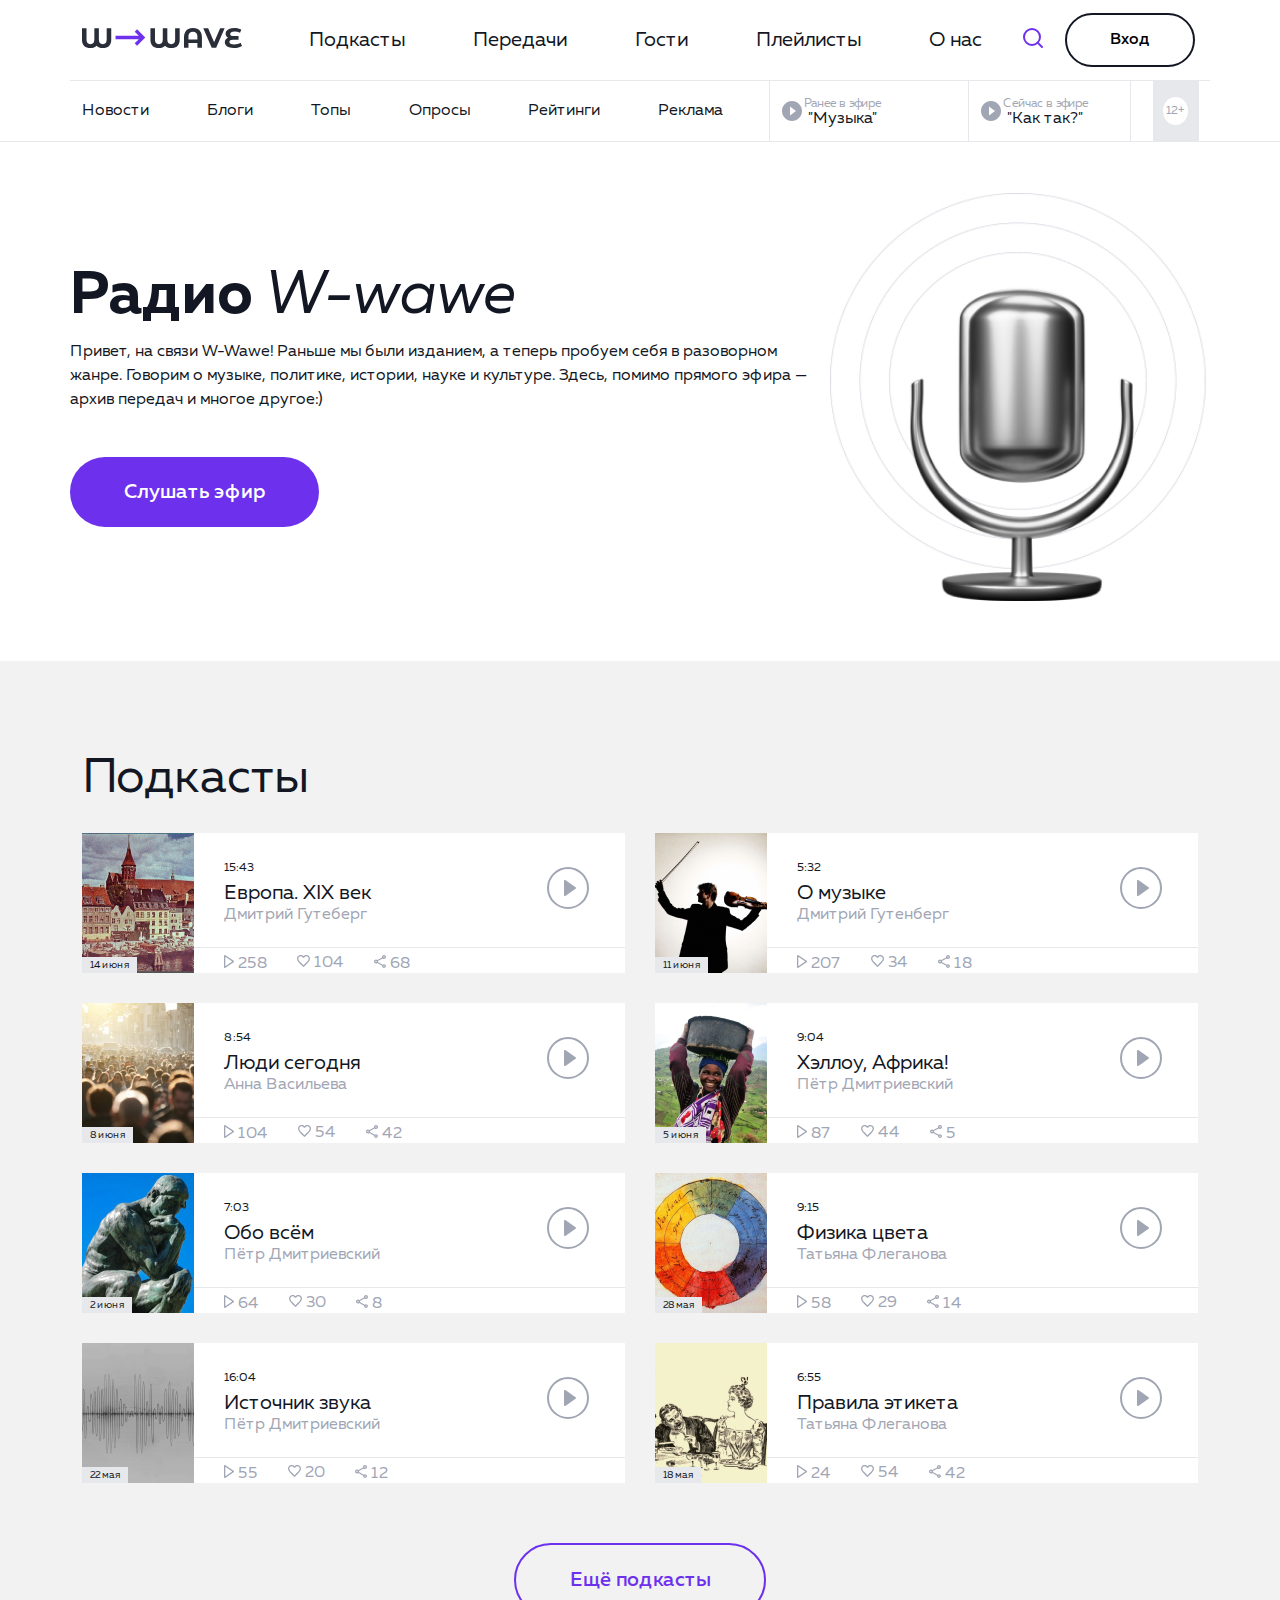
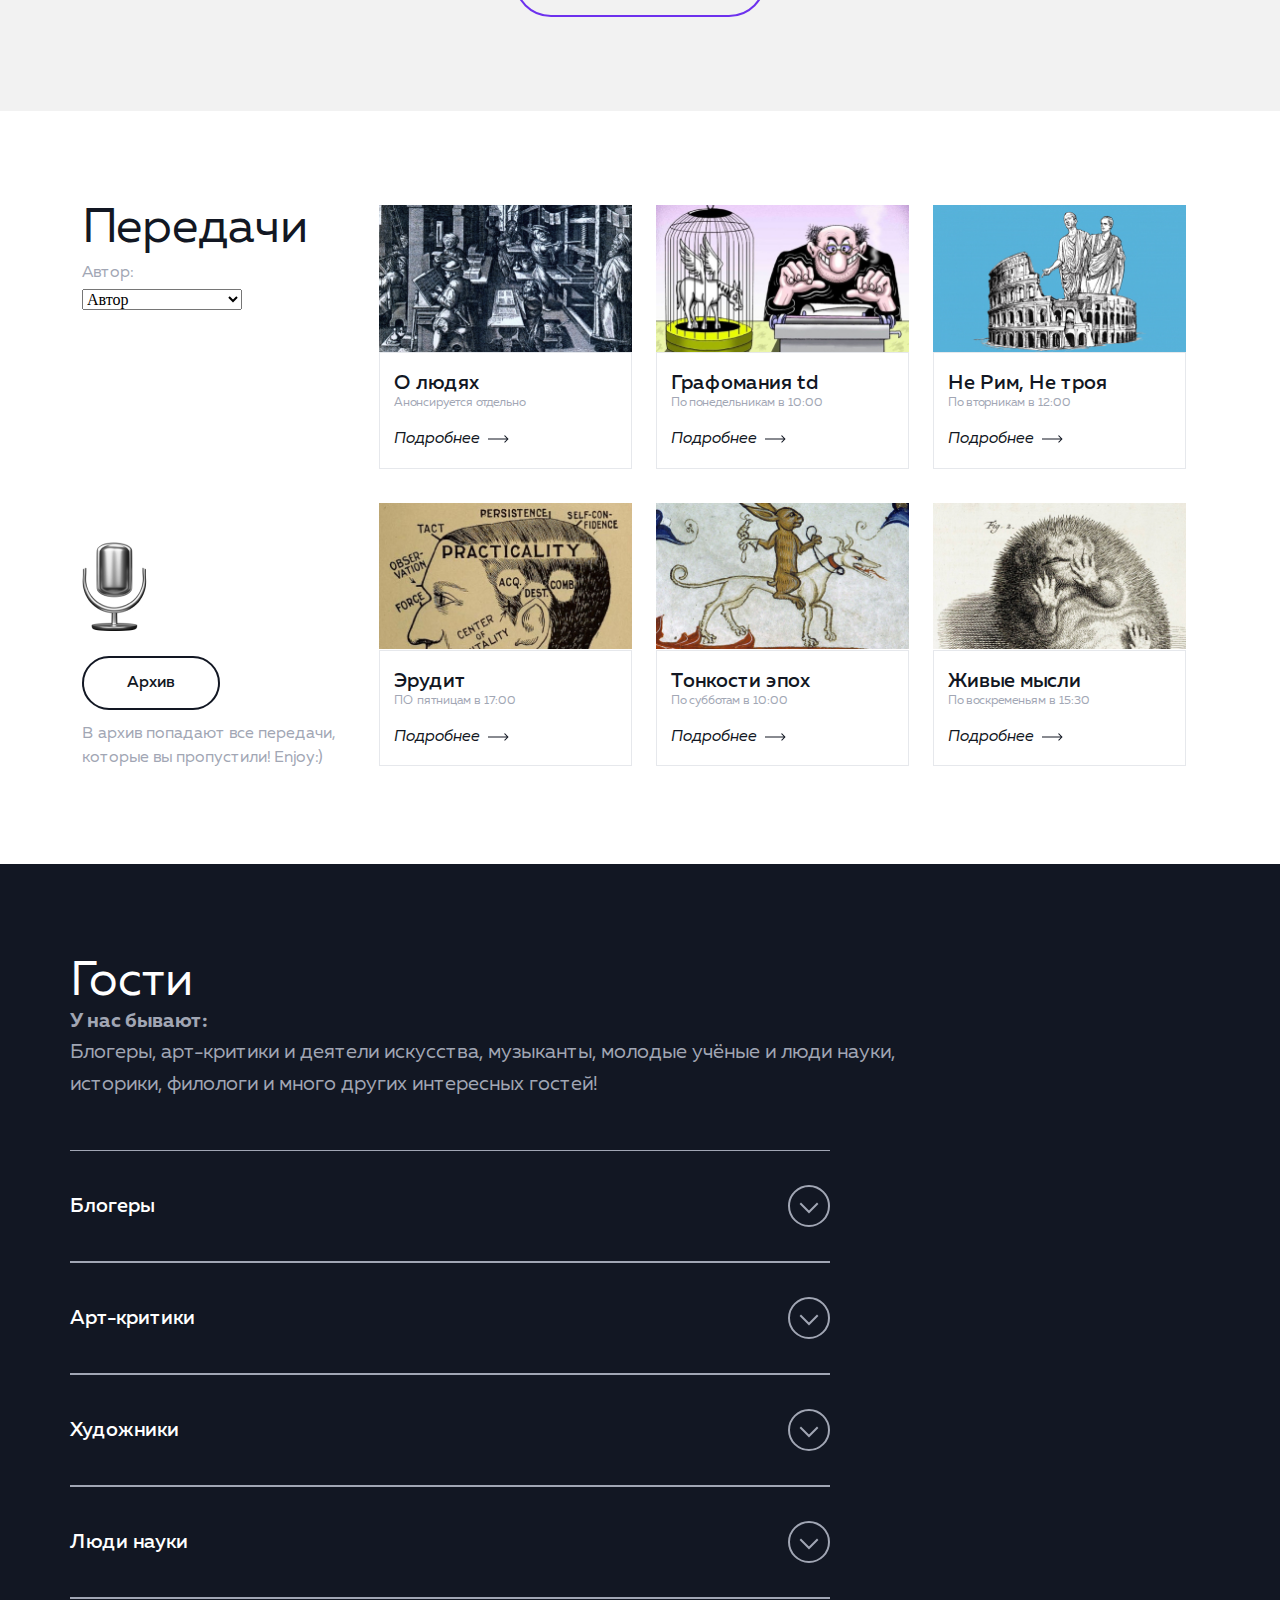
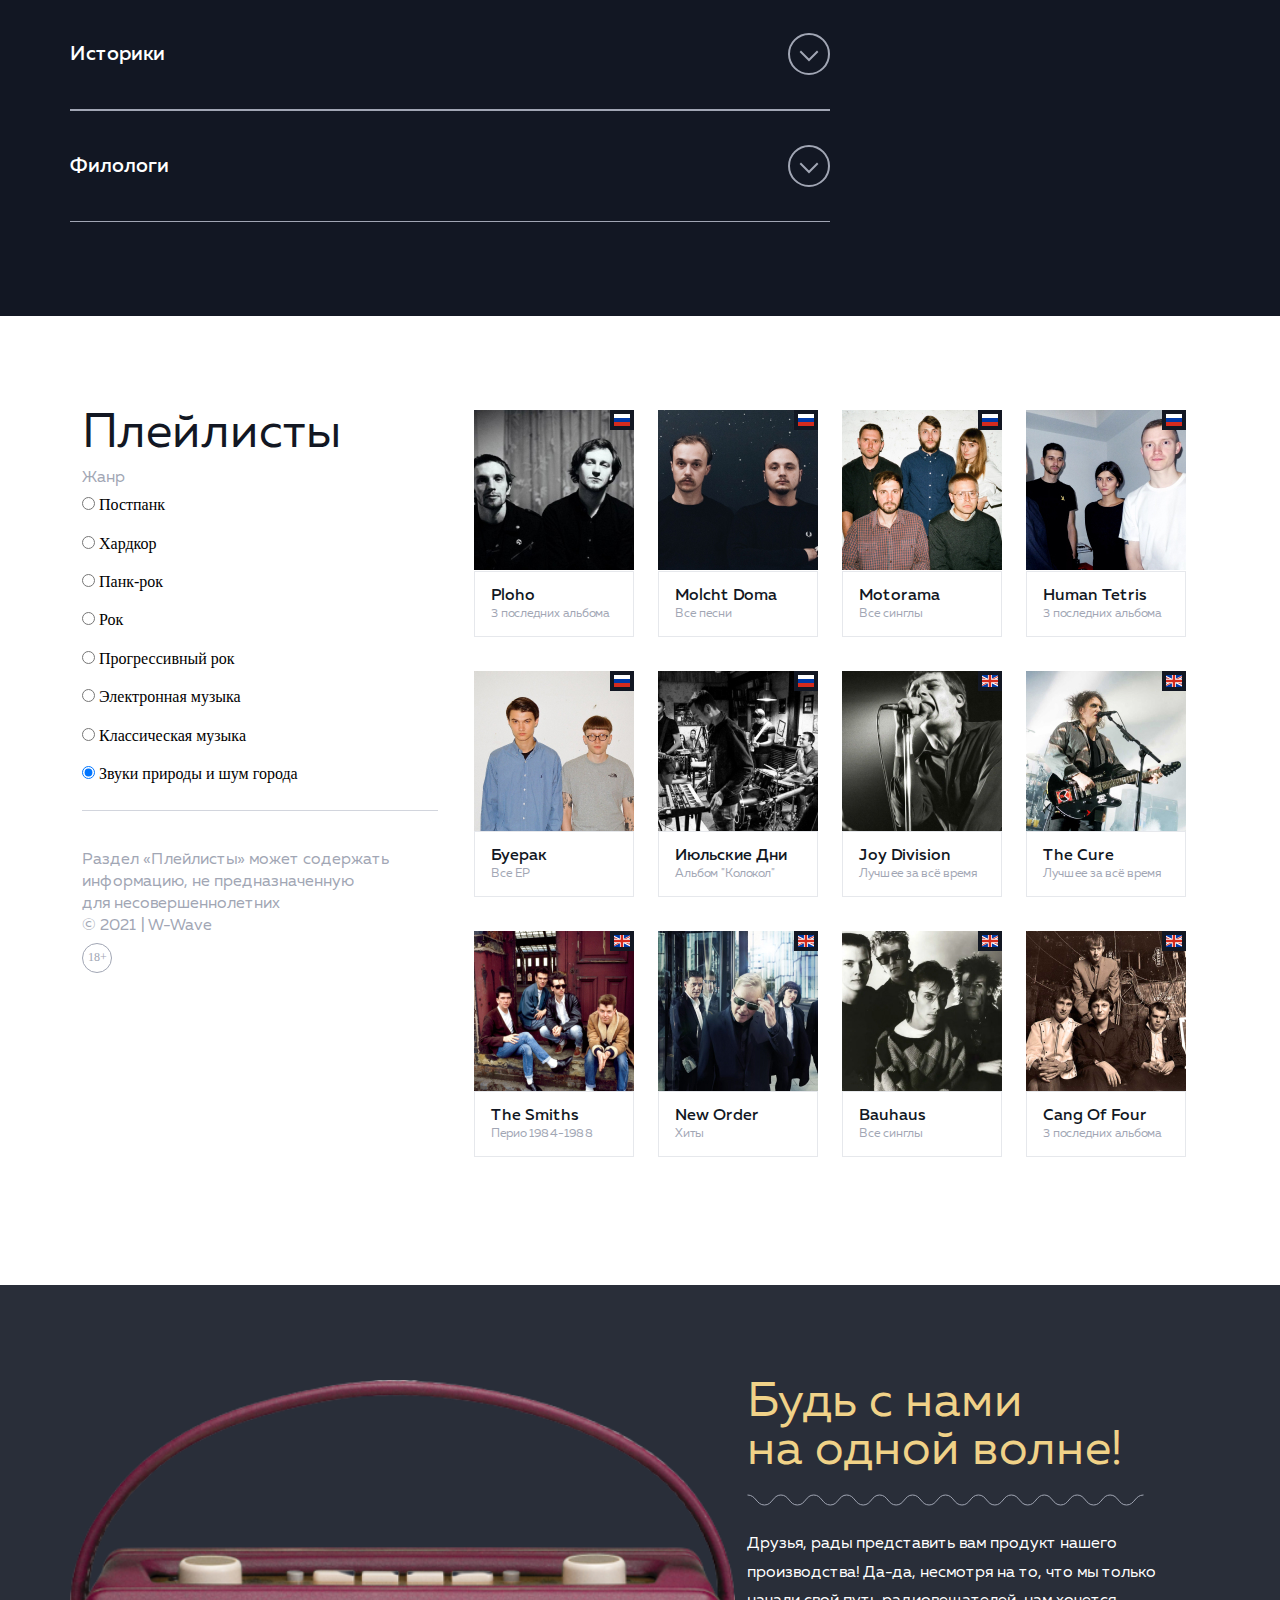
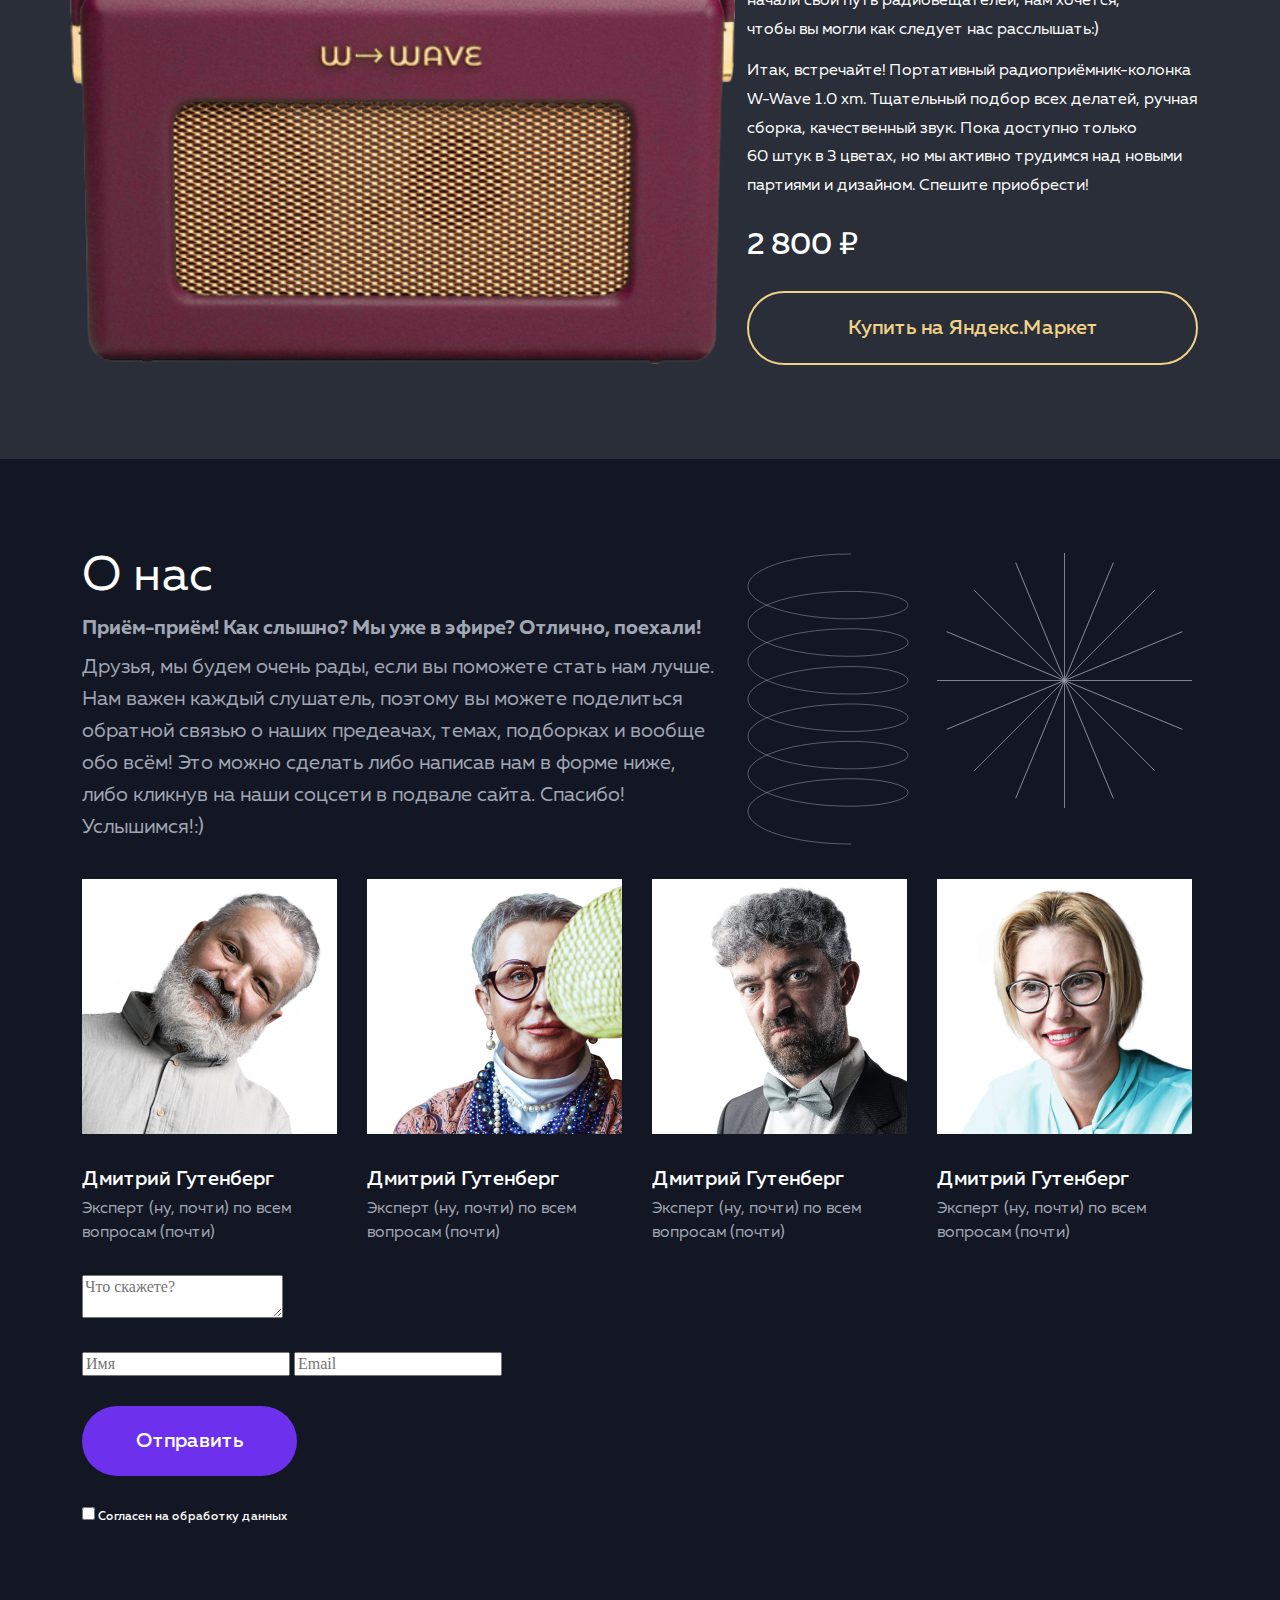
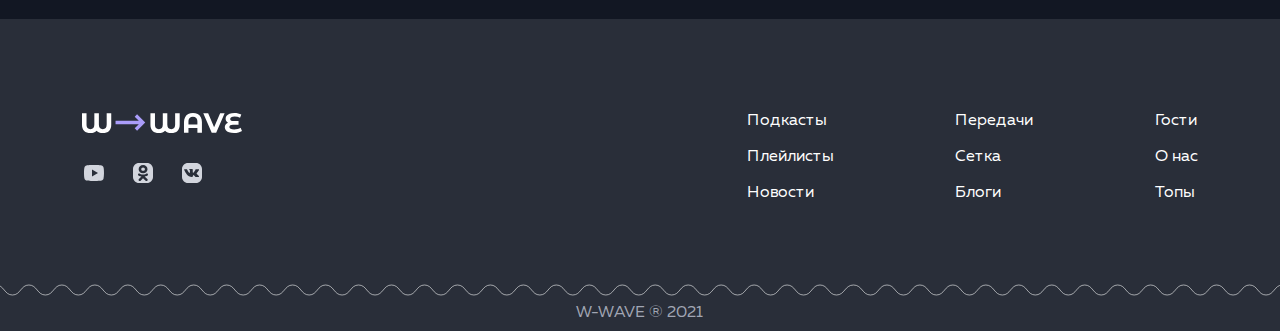
==== commit 4f739003: "improvement css" ====
--- a/index.html
+++ b/index.html
@@ -21,7 +21,7 @@
             </a>
           </div>
           <div class="col-10">
-            <div class="header__block__nav flex">
+            <div class="header__block__nav__1 flex">
               <nav class="header__nav flex">
                 <ul class="header__nav__list list__reset flex">
                   <li class="header__nav__item">Подкасты</li>
@@ -62,33 +62,77 @@
           </div>
         </div>
 
-        <div class="row header__row__2">
-          <div class="col-12">
-            <div class="header__block__nav flex">
-              <nav class="header__nav__2">
-                <ul class="list__reset header__nav__list__2 flex">
-                  <li class="header__nav__item__2">Новости</li>
-                  <li class="header__nav__item__2">Блоги</li>
-                  <li class="header__nav__item__2">Топы</li>
-                  <li class="header__nav__item__2">Опросы</li>
-                  <li class="header__nav__item__2">Рейтинги</li>
-                  <li class="header__nav__item__2">Реклама</li>
-                </ul>
-              </nav>
-              <div class="header__block__btn">
-                <button class="btn__reset btn__item__block">
-                  <span>Ранее в эфире</span><br />"Музыка"
-                </button>
-                <button class="btn__reset btn__item__block">
-                  <span>Сейчас в эфире</span><br />"Как так?"
-                </button>
-              </div>
-              <div class="block__more__info flex">
-                <button class="btn__reset header__more__btn">12+</button>
-              </div>
+        <div class="row header__row__2 header__block__nav__2 flex">
+          <!-- <div class=" header__block__nav__2 flex"> -->
+          <nav class="col-7 header__nav__2 flex">
+            <ul class="list__reset header__nav__list__2 flex">
+              <li class="header__nav__item__2">Новости</li>
+              <li class="header__nav__item__2">Блоги</li>
+              <li class="header__nav__item__2">Топы</li>
+              <li class="header__nav__item__2">Опросы</li>
+              <li class="header__nav__item__2">Рейтинги</li>
+              <li class="header__nav__item__2">Реклама</li>
+            </ul>
+          </nav>
+          <div class="header__btn__wrapper flex col-5">
+            <div class="flex header__block__btn__2">
+              <button class="flex btn__reset btn__item__block">
+                <svg
+                  width="24"
+                  height="24"
+                  viewBox="0 0 24 24"
+                  fill="none"
+                  xmlns="http://www.w3.org/2000/svg"
+                >
+                  <g clip-path="url(#clip0_24531_5430)">
+                    <path
+                      d="M12 2C6.475 2 2 6.475 2 12C2 17.525 6.475 22 12 22C17.525 22 22 17.525 22 12C22 6.475 17.525 2 12 2ZM10 16.5V7.5L16 12L10 16.5Z"
+                      fill="#A1A6B4"
+                    />
+                  </g>
+                  <defs>
+                    <clipPath id="clip0_24531_5430">
+                      <rect width="24" height="24" fill="white" />
+                    </clipPath>
+                  </defs>
+                </svg>
+                <span class="btn__fonts__1"
+                  ><span class="btn__fonts__2">Ранее в эфире</span
+                  ><br />"Музыка"</span
+                >
+              </button>
+              <button class="flex btn__reset btn__item__block">
+                <svg
+                  width="24"
+                  height="24"
+                  viewBox="0 0 24 24"
+                  fill="none"
+                  xmlns="http://www.w3.org/2000/svg"
+                >
+                  <g clip-path="url(#clip0_24531_5430)">
+                    <path
+                      d="M12 2C6.475 2 2 6.475 2 12C2 17.525 6.475 22 12 22C17.525 22 22 17.525 22 12C22 6.475 17.525 2 12 2ZM10 16.5V7.5L16 12L10 16.5Z"
+                      fill="#A1A6B4"
+                    />
+                  </g>
+                  <defs>
+                    <clipPath id="clip0_24531_5430">
+                      <rect width="24" height="24" fill="white" />
+                    </clipPath>
+                  </defs>
+                </svg>
+                <span class="btn__fonts__1"
+                  ><span class="btn__fonts__2">Сейчас в эфире</span><br />"Как
+                  так?"</span
+                >
+              </button>
+            </div>
+            <div class="block__more__info__bg flex">
+              <button class="btn__reset header__more__btn">12+</button>
             </div>
           </div>
         </div>
+        <!-- </div> -->
       </div>
     </header>
     <main class="main">
@@ -118,13 +162,15 @@
           <h2 class="title__2 podcast__title">Подкасты</h2>
           <ul class="list__reset row podcast__list">
             <li class="col-6 podcast__item">
+              <time class="podcast__day__time">14 июня</time>
               <div class="podcast__item__block">
                 <div class="podcast__block flex">
                   <article class="podcast__block__descr">
-                    <p class="podcast__time">15:43</p>
+                    <time class="podcast__time">15:43</time>
                     <h3 class="podcast__song__title">Европа. XIX век</h3>
                     <p class="podcast__perform">Дмитрий Гутеберг</p>
                   </article>
+
                   <button class="btn__reset btn__play">
                     <svg
                       width="48"
@@ -201,10 +247,11 @@
               </div>
             </li>
             <li class="col-6 podcast__item">
+              <time class="podcast__day__time">11 июня</time>
               <div class="podcast__item__block">
                 <div class="podcast__block flex">
                   <article class="podcast__block__descr">
-                    <p class="podcast__time">5:32</p>
+                    <time class="podcast__time">5:32</time>
                     <h3 class="podcast__song__title">О музыке</h3>
                     <p class="podcast__perform">Дмитрий Гутенберг</p>
                   </article>
@@ -284,10 +331,11 @@
               </div>
             </li>
             <li class="col-6 podcast__item">
+              <time class="podcast__day__time">8 июня</time>
               <div class="podcast__item__block">
                 <div class="podcast__block flex">
                   <article class="podcast__block__descr">
-                    <p class="podcast__time">8:54</p>
+                    <time class="podcast__time">8:54</time>
                     <h3 class="podcast__song__title">Люди сегодня</h3>
                     <p class="podcast__perform">Анна Васильева</p>
                   </article>
@@ -367,10 +415,11 @@
               </div>
             </li>
             <li class="col-6 podcast__item">
+              <time class="podcast__day__time">5 июня</time>
               <div class="podcast__item__block">
                 <div class="podcast__block flex">
                   <article class="podcast__block__descr">
-                    <p class="podcast__time">9:04</p>
+                    <time class="podcast__time">9:04</time>
                     <h3 class="podcast__song__title">Хэллоу, Африка!</h3>
                     <p class="podcast__perform">Пётр Дмитриевский</p>
                   </article>
@@ -450,10 +499,11 @@
               </div>
             </li>
             <li class="col-6 podcast__item">
+              <time class="podcast__day__time">2 июня</time>
               <div class="podcast__item__block">
                 <div class="podcast__block flex">
                   <article class="podcast__block__descr">
-                    <p class="podcast__time">7:03</p>
+                    <time class="podcast__time">7:03</time>
                     <h3 class="podcast__song__title">Обо всём</h3>
                     <p class="podcast__perform">Пётр Дмитриевский</p>
                   </article>
@@ -533,10 +583,11 @@
               </div>
             </li>
             <li class="col-6 podcast__item">
+              <time class="podcast__day__time">28 мая</time>
               <div class="podcast__item__block">
                 <div class="podcast__block flex">
                   <article class="podcast__block__descr">
-                    <p class="podcast__time">9:15</p>
+                    <time class="podcast__time">9:15</time>
                     <h3 class="podcast__song__title">Физика цвета</h3>
                     <p class="podcast__perform">Татьяна Флеганова</p>
                   </article>
@@ -616,10 +667,11 @@
               </div>
             </li>
             <li class="col-6 podcast__item">
+              <time class="podcast__day__time">22 мая</time>
               <div class="podcast__item__block">
                 <div class="podcast__block flex">
                   <article class="podcast__block__descr">
-                    <p class="podcast__time">16:04</p>
+                    <time class="podcast__time">16:04</time>
                     <h3 class="podcast__song__title">Источник звука</h3>
                     <p class="podcast__perform">Пётр Дмитриевский</p>
                   </article>
@@ -699,10 +751,11 @@
               </div>
             </li>
             <li class="col-6 podcast__item">
+              <time class="podcast__day__time">18 мая</time>
               <div class="podcast__item__block">
                 <div class="podcast__block flex">
                   <article class="podcast__block__descr">
-                    <p class="podcast__time">6:55</p>
+                    <time class="podcast__time">6:55</time>
                     <h3 class="podcast__song__title">Правила этикета</h3>
                     <p class="podcast__perform">Татьяна Флеганова</p>
                   </article>
@@ -816,6 +869,8 @@
               <ul class="row list__reset transfer__list flex">
                 <li class="transfer__item col-4">
                   <div class="transfer__block__list">
+                    <img src="img/transfer__1.jpg" alt="logo__transfer" />
+
                     <div class="transfer__block__descr">
                       <article class="transfer__article">
                         <h3 class="transfer__title__3">О людях</h3>
@@ -843,6 +898,8 @@
                 </li>
                 <li class="transfer__item col-4">
                   <div class="transfer__block__list">
+                    <img src="img/transfer__2.jpg" alt="logo__transfer" />
+
                     <div class="transfer__block__descr">
                       <article class="transfer__article">
                         <h3 class="transfer__title__3">Графомания td</h3>
@@ -870,6 +927,8 @@
                 </li>
                 <li class="transfer__item col-4">
                   <div class="transfer__block__list">
+                    <img src="img/transfer__3.jpg" alt="logo__transfer" />
+
                     <div class="transfer__block__descr">
                       <article class="transfer__article">
                         <h3 class="transfer__title__3">Не Рим, Не троя</h3>
@@ -895,6 +954,8 @@
                 </li>
                 <li class="transfer__item col-4">
                   <div class="transfer__block__list">
+                    <img src="img/transfer__4.jpg" alt="logo__transfer" />
+
                     <div class="transfer__block__descr">
                       <article class="transfer__article">
                         <h3 class="transfer__title__3">Эрудит</h3>
@@ -920,6 +981,8 @@
                 </li>
                 <li class="transfer__item col-4">
                   <div class="transfer__block__list">
+                    <img src="img/transfer__5.jpg" alt="logo__transfer" />
+
                     <div class="transfer__block__descr">
                       <article class="transfer__article">
                         <h3 class="transfer__title__3">Тонкости эпох</h3>
@@ -945,6 +1008,8 @@
                 </li>
                 <li class="transfer__item col-4">
                   <div class="transfer__block__list">
+                    <img src="img/transfer__6.jpg" alt="logo__transfer" />
+
                     <div class="transfer__block__descr">
                       <article class="transfer__article">
                         <h3 class="transfer__title__3">Живые мысли</h3>
@@ -1629,6 +1694,7 @@
                 <li class="playlist__item col-3">
                   <div class="playlist__item__wrapper">
                     <img src="img/postpunt__1.jpg" alt="Ploho" />
+                    <img class="flag" src="img/RU.svg" alt="russia" />
                     <div class="playlist__wrapper__descr">
                       <h3 class="song__title">Ploho</h3>
                       <p class="playlist__item__descr">3 последних альбома</p>
@@ -1638,6 +1704,7 @@
                 <li class="playlist__item col-3">
                   <div class="playlist__item__wrapper">
                     <img src="img/postpunt__2.jpg" alt="Molcht Doma" />
+                    <img class="flag" src="img/RU.svg" alt="russia" />
                     <div class="playlist__wrapper__descr">
                       <h3 class="song__title">Molcht Doma</h3>
                       <p class="playlist__item__descr">Все песни</p>
@@ -1647,6 +1714,7 @@
                 <li class="playlist__item col-3">
                   <div class="playlist__item__wrapper">
                     <img src="img/postpunt__3.jpg" alt="Motorama" />
+                    <img class="flag" src="img/RU.svg" alt="russia" />
                     <div class="playlist__wrapper__descr">
                       <h3 class="song__title">Motorama</h3>
                       <p class="playlist__item__descr">Все синглы</p>
@@ -1656,6 +1724,7 @@
                 <li class="playlist__item col-3">
                   <div class="playlist__item__wrapper">
                     <img src="img/postpunt__4.jpg" alt="Human Tetris" />
+                    <img class="flag" src="img/RU.svg" alt="russia" />
                     <div class="playlist__wrapper__descr">
                       <h3 class="song__title">Human Tetris</h3>
                       <p class="playlist__item__descr">3 последних альбома</p>
@@ -1665,6 +1734,7 @@
                 <li class="playlist__item col-3">
                   <div class="playlist__item__wrapper">
                     <img src="img/postpunt__5.jpg" alt="Буерак" />
+                    <img class="flag" src="img/RU.svg" alt="russia" />
                     <div class="playlist__wrapper__descr">
                       <h3 class="song__title">Буерак</h3>
                       <p class="playlist__item__descr">Все EP</p>
@@ -1674,6 +1744,7 @@
                 <li class="playlist__item col-3">
                   <div class="playlist__item__wrapper">
                     <img src="img/postpunt__6.jpg" alt="Июльские Дни" />
+                    <img class="flag" src="img/RU.svg" alt="russia" />
                     <div class="playlist__wrapper__descr">
                       <h3 class="song__title">Июльские Дни</h3>
                       <p class="playlist__item__descr">Альбом "Колокол"</p>
@@ -1683,6 +1754,7 @@
                 <li class="playlist__item col-3">
                   <div class="playlist__item__wrapper">
                     <img src="img/postpunt__7.jpg" alt="Joy Division" />
+                    <img class="flag" src="img/UK.svg" alt="UK" />
                     <div class="playlist__wrapper__descr">
                       <h3 class="song__title">Joy Division</h3>
                       <p class="playlist__item__descr">Лучшее за всё время</p>
@@ -1692,6 +1764,7 @@
                 <li class="playlist__item col-3">
                   <div class="playlist__item__wrapper">
                     <img src="img/postpunt__8.jpg" alt="The Cure" />
+                    <img class="flag" src="img/UK.svg" alt="UK" />
                     <div class="playlist__wrapper__descr">
                       <h3 class="song__title">The Cure</h3>
                       <p class="playlist__item__descr">Лучшее за всё время</p>
@@ -1701,6 +1774,7 @@
                 <li class="playlist__item col-3">
                   <div class="playlist__item__wrapper">
                     <img src="img/postpunt__9.jpg" alt="The Smiths" />
+                    <img class="flag" src="img/UK.svg" alt="UK" />
                     <div class="playlist__wrapper__descr">
                       <h3 class="song__title">The Smiths</h3>
                       <p class="playlist__item__descr">Перио 1984-1988</p>
@@ -1710,6 +1784,7 @@
                 <li class="playlist__item col-3">
                   <div class="playlist__item__wrapper">
                     <img src="img/postpunt__10.jpg" alt="New Order" />
+                    <img class="flag" src="img/UK.svg" alt="UK" />
                     <div class="playlist__wrapper__descr">
                       <h3 class="song__title">New Order</h3>
                       <p class="playlist__item__descr">Хиты</p>
@@ -1719,6 +1794,7 @@
                 <li class="playlist__item col-3">
                   <div class="playlist__item__wrapper">
                     <img src="img/postpunt__11.jpg" alt="Bauhaus" />
+                    <img class="flag" src="img/UK.svg" alt="UK" />
                     <div class="playlist__wrapper__descr">
                       <h3 class="song__title">Bauhaus</h3>
                       <p class="playlist__item__descr">Все синглы</p>
@@ -1728,6 +1804,7 @@
                 <li class="playlist__item col-3">
                   <div class="playlist__item__wrapper">
                     <img src="img/postpunt__12.jpg" alt="Cang Of Four" />
+                    <img class="flag" src="img/UK.svg" alt="UK" />
                     <div class="playlist__wrapper__descr">
                       <h3 class="song__title">Cang Of Four</h3>
                       <p class="playlist__item__descr">3 последних альбома</p>
@@ -1742,7 +1819,15 @@
       <section class="section__offer">
         <div class="container">
           <div class="row">
-            <div class="col-7 offer__bg"></div>
+            <div class="col-7 offer__bg">
+              <!-- <img class="new" src="img/new.svg" alt="new" />
+
+              <img
+                class="radio"
+                src="img/radio-removebg-preview.png"
+                alt="radio"
+              /> -->
+            </div>
             <div class="col-5">
               <div class="offer__wrapper flex">
                 <article class="offer__descr">
@@ -1840,28 +1925,40 @@
           <div class="swiper">
             <div class="row swiper-wrapper">
               <div class="col-3 swiper-slide slide-1">
-                <h3 class="about__us__name">Дмитрий Гутенберг</h3>
-                <p class="about__us__people__descr">
-                  Эксперт (ну, почти) по всем вопросам (почти)
-                </p>
+                <img src="img/people__1.jpg" alt="people__1" />
+                <article class="swiper__descr">
+                  <h3 class="about__us__name">Дмитрий Гутенберг</h3>
+                  <p class="about__us__people__descr">
+                    Эксперт (ну, почти) по всем вопросам (почти)
+                  </p>
+                </article>
               </div>
               <div class="col-3 swiper-slide slide-1">
-                <h3 class="about__us__name">Дмитрий Гутенберг</h3>
-                <p class="about__us__people__descr">
-                  Эксперт (ну, почти) по всем вопросам (почти)
-                </p>
+                <img src="img/people__2.jpg" alt="people__2" />
+                <article class="swiper__descr">
+                  <h3 class="about__us__name">Дмитрий Гутенберг</h3>
+                  <p class="about__us__people__descr">
+                    Эксперт (ну, почти) по всем вопросам (почти)
+                  </p>
+                </article>
               </div>
               <div class="col-3 swiper-slide slide-1">
-                <h3 class="about__us__name">Дмитрий Гутенберг</h3>
-                <p class="about__us__people__descr">
-                  Эксперт (ну, почти) по всем вопросам (почти)
-                </p>
+                <img src="img/people__3.jpg" alt="people__3" />
+                <article class="swiper__descr">
+                  <h3 class="about__us__name">Дмитрий Гутенберг</h3>
+                  <p class="about__us__people__descr">
+                    Эксперт (ну, почти) по всем вопросам (почти)
+                  </p>
+                </article>
               </div>
               <div class="col-3 swiper-slide slide-1">
-                <h3 class="about__us__name">Дмитрий Гутенберг</h3>
-                <p class="about__us__people__descr">
-                  Эксперт (ну, почти) по всем вопросам (почти)
-                </p>
+                <img src="img/people__4.jpg" alt="people__4" />
+                <article class="swiper__descr">
+                  <h3 class="about__us__name">Дмитрий Гутенберг</h3>
+                  <p class="about__us__people__descr">
+                    Эксперт (ну, почти) по всем вопросам (почти)
+                  </p>
+                </article>
               </div>
             </div>
           </div>
@@ -1871,32 +1968,36 @@
               action="https://postman-echo.com/post"
               method="POST"
             >
-              <div class="request__common">
-                <textarea
-                  class="form-textarea"
-                  name="comment"
-                  placeholder="Что скажете?"
-                  aria-label="Напишите дополнительную информацию"
-                ></textarea>
-                <input
-                  class="form-input"
-                  type="text"
-                  name="name"
-                  placeholder="Имя"
-                  required
-                  aria-label="Введите имя"
-                />
-                <input
-                  class="form-input"
-                  type="email"
-                  name="email"
-                  placeholder="Email"
-                  required
-                  aria-label="Введите свой E-mail (почту)*"
-                />
+              <div class="request__common row">
+                <div class="col-12">
+                  <textarea
+                    class="form-textarea"
+                    name="comment"
+                    placeholder="Что скажете?"
+                    aria-label="Напишите дополнительную информацию"
+                  ></textarea>
+                </div>
+                <div class="col-9">
+                  <input
+                    class="form-input"
+                    type="text"
+                    name="name"
+                    placeholder="Имя"
+                    required
+                    aria-label="Введите имя"
+                  />
+                  <input
+                    class="form-input"
+                    type="email"
+                    name="email"
+                    placeholder="Email"
+                    required
+                    aria-label="Введите свой E-mail (почту)*"
+                  />
+                </div>
               </div>
-              <div class="btn__form">
-                <button class="btn__reset btn__form">Отправить</button>
+              <div class="btn__form__block">
+                <button class="btn__reset flex btn__form">Отправить</button>
                 <label class="form-check">
                   <input type="checkbox" required />
                   Согласен на обработку данных
@@ -1909,7 +2010,7 @@
     </main>
     <footer class="footer">
       <div class="container">
-        <div class="row">
+        <div class="row footer__block flex">
           <div class="col-2 footer__link">
             <a href="#" class="footer__logo__link">
               <svg
@@ -1946,7 +2047,7 @@
               </svg>
             </a>
             <nav class="footer__link__nav">
-              <ul class="list__reset">
+              <ul class="list__reset flex footer__list__link">
                 <li class="footer__social__link">
                   <a href="#" class="social__link">
                     <svg
@@ -2022,40 +2123,33 @@
           </div>
           <div class="col-5 footer__nav__block">
             <nav class="footer__nav">
-              <ul class="footer__nav__list list__reset">
-                <li class="footer__nav__item">
+              <ul class="footer__nav__list flex list__reset">
+                <li class="footer__nav__item flex">
                   <a href="#">Подкасты</a>
-                </li>
-                <li class="footer__nav__item">
                   <a href="#">Плейлисты</a>
-                </li>
-                <li class="footer__nav__item">
                   <a href="#">Новости</a>
                 </li>
-                <li class="footer__nav__item">
+
+                <li class="footer__nav__item flex">
                   <a href="#">Передачи</a>
-                </li>
-                <li class="footer__nav__item">
                   <a href="#">Сетка</a>
-                </li>
-                <li class="footer__nav__item">
                   <a href="#">Блоги</a>
                 </li>
-                <li class="footer__nav__item">
+
+                <li class="footer__nav__item flex">
                   <a href="#">Гости</a>
-                </li>
-                <li class="footer__nav__item">
                   <a href="#">О&nbsp;нас</a>
-                </li>
-                <li class="footer__nav__item">
                   <a href="#">Топы</a>
                 </li>
               </ul>
             </nav>
           </div>
         </div>
-        <div class="row">
-          <p class="footer__text">W-WAVE ® 2021</p>
+
+        <div class="row footer__wrapper__bottom">
+          <div class="col-12 footer__block__bottom">
+            <p class="footer__text">W-WAVE ® 2021</p>
+          </div>
         </div>
       </div>
     </footer>
--- a/css/style.css
+++ b/css/style.css
@@ -116,7 +116,7 @@
 }
 
 .header__nav__item:not(:first-child) {
-  margin-left: 55px;
+  /* margin-left: 55px; */
 }
 
 .header__row__1 {
@@ -124,18 +124,23 @@
   align-items: center;
 }
 
-.header__block__nav {
-  align-items: center;
+.header__block__nav__1 {
+  align-items: center;
+  justify-content: space-around;
 }
 
 .header__nav {
-  margin: 0 auto;
+  min-width: 80%;
   min-height: 80px;
   /* align-items: center; */
 }
 
 .header__nav__list {
   align-items: center;
+
+  align-items: center;
+  min-width: 100%;
+  justify-content: space-around;
 }
 
 .header__nav__item {
@@ -179,9 +184,18 @@
   border-top: 1px solid var(--color__5);
 }
 
-.header__block__nav {
+.header__block__nav__2 {
+  text-align: center;
   justify-content: space-between;
 }
+
+.header__nav__list__2 {
+  align-items: center;
+
+  align-items: center;
+  min-width: 100%;
+  justify-content: space-between;
+}
 .header__nav__item__2 {
   font-family: "Muller";
   font-style: normal;
@@ -194,20 +208,30 @@
 }
 
 .header__nav__item__2 {
-  margin-right: 82px;
+  /* margin-right: 82px; */
+}
+.header__block__btn__2 {
+  justify-content: space-around;
+  min-width: 90%;
+}
+
+.header__btn__wrapper {
+  justify-content: space-between;
 }
 
 .btn__item__block {
-  padding-left: 42px;
-  padding-right: 48px;
+  padding: 0 42px 0 10px;
+  align-items: center;
+  /* identical to box height */
   border-left: 1px solid var(--color__5);
-  font-family: "Muller";
-  font-style: normal;
-  font-weight: 400;
-  font-size: 16px;
-  line-height: 16px;
-  /* identical to box height */
-
+}
+
+.btn__fonts__1 {
+  font-family: "Muller";
+  font-style: normal;
+  font-weight: 400;
+  font-size: 16px;
+  line-height: 16px;
   color: #121723;
 }
 
@@ -215,7 +239,7 @@
   border-right: 1px solid var(--color__5);
 }
 
-.btn__item__block span {
+.btn__fonts__2 {
   font-family: "Muller";
   font-style: normal;
   font-weight: 400;
@@ -230,13 +254,18 @@
 }
 
 .block__more__info {
-  margin-left: 52px;
+  /* justify-content: flex-end; */
+}
+
+.block__more__info__bg {
+  background-color: var(--color__5);
   min-height: 60px;
   min-width: 46px;
   align-items: center;
-  background-color: var(--color__5);
+  /*  */
 }
 .header__more__btn {
+  /* max-width: 80%; */
   text-align: center;
   padding: 6px 3px;
   margin: 0 auto;
@@ -345,6 +374,7 @@
 }
 
 .podcast__item {
+  position: relative;
   padding: 0;
   margin-bottom: 30px;
 }
@@ -379,6 +409,26 @@
 
 .podcast__item:nth-child(8) .podcast__item__block {
   background-image: url(../img/podcast__8.jpg);
+}
+
+.podcast__day__time {
+  position: absolute;
+  display: block;
+  font-family: "Muller";
+  font-style: normal;
+  font-weight: 400;
+  font-size: 10px;
+  line-height: 10px;
+  /* identical to box height */
+
+  display: flex;
+  align-items: center;
+  text-align: center;
+  padding: 3px 8px;
+  color: #121723;
+  background: #e6e8ec;
+  z-index: 1;
+  bottom: 0;
 }
 
 .podcast__item__block {
@@ -392,6 +442,14 @@
   background-color: #fff;
 }
 
+.podcast__item:nth-child(2n) {
+  padding-left: 15px;
+}
+
+.podcast__item:nth-child(2n-1) {
+  padding-right: 15px;
+}
+
 .podcast__block {
   padding: 24px 0 24px 30px;
   padding-right: 33px;
@@ -490,7 +548,7 @@
 }
 
 .transfer__block {
-  min-height: 550px;
+  /* min-height: 550px; */
   flex-direction: column;
   justify-content: space-between;
 }
@@ -571,10 +629,6 @@
   /* background-color: #d52b1e; */
 }
 .transfer__block__list {
-  padding-top: 170px;
-  background-size: contain;
-  background-repeat: no-repeat;
-  background-position: top;
   background-color: #fff;
 }
 .transfer__item:not(:nth-child(3n)) {
@@ -586,33 +640,14 @@
 .transfer__item:nth-child(3) {
   margin-bottom: 30px;
 }
-.transfer__item:nth-child(1) .transfer__block__list {
+/* .transfer__item:nth-child(1) .transfer__block__list {
   background-image: url("../img/transfer__1.jpg");
-}
-
-.transfer__item:nth-child(2) .transfer__block__list {
-  background-image: url("../img/transfer__2.jpg");
-}
-
-.transfer__item:nth-child(3) .transfer__block__list {
-  background-image: url("../img/transfer__3.jpg");
-}
-
-.transfer__item:nth-child(4) .transfer__block__list {
-  background-image: url("../img/transfer__4.jpg");
-}
-
-.transfer__item:nth-child(5) .transfer__block__list {
-  background-image: url("../img/transfer__5.jpg");
-}
-
-.transfer__item:nth-child(6) .transfer__block__list {
-  background-image: url("../img/transfer__6.jpg");
-}
+} */
 
 .transfer__block__descr {
   border: 1px solid #e6e8ec;
   padding: 20px 0 20px 14px;
+  transform: translateY(-4px);
 }
 
 .transfer__title__3 {
@@ -773,6 +808,10 @@
   color: #121723;
 }
 
+.playlist__item {
+  margin-bottom: 30px;
+}
+
 .playlist__genre {
   font-family: "Muller";
   font-style: normal;
@@ -851,8 +890,14 @@
 }
 
 .playlist__item__wrapper {
-}
-
+  position: relative;
+}
+
+.flag {
+  position: absolute;
+  top: 0;
+  right: 0;
+}
 .playlist__wrapper__descr {
   padding: 16px;
   background: #ffffff;
@@ -891,11 +936,24 @@
 
 .offer__bg {
   background-color: #292e39;
-  background-image: url("../img/radio.jpg");
+  background-image: url("../img/radio-removebg-preview.png");
+  position: relative;
   background-repeat: no-repeat;
   background-size: contain;
   background-position: center;
 }
+/*
+.radio {
+  position: absolute;
+  top: 0;
+  left: 0;
+}
+
+.new {
+  position: absolute;
+  z-index: 1;
+  /* background-image: url("../img/new.svg");
+} */
 
 .offer__wrapper {
   flex-direction: column;
@@ -1006,3 +1064,143 @@
 
   color: #a1a6b4;
 }
+
+.swiper {
+  margin-bottom: 30px;
+}
+
+.swiper__descr {
+  padding-top: 30px;
+}
+
+.about__us__name {
+  font-family: "Muller";
+  font-style: normal;
+  font-weight: 500;
+  font-size: 20px;
+  line-height: 20px;
+  /* identical to box height */
+
+  align-items: center;
+
+  color: #ffffff;
+  margin-bottom: 8px;
+}
+
+.about__us__people__descr {
+  font-family: "Muller";
+  font-style: normal;
+  font-weight: 400;
+  font-size: 16px;
+  line-height: 24px;
+  /* or 150% */
+
+  color: #a1a6b4;
+}
+
+.request__common {
+  margin-bottom: 30px;
+}
+
+.form-textarea {
+  margin-bottom: 30px;
+}
+
+.btn__form {
+  font-family: "Muller";
+  font-style: normal;
+  font-weight: 500;
+  font-size: 20px;
+  line-height: 20px;
+  /* identical to box height */
+
+  text-align: center;
+
+  color: #ffffff;
+  background: #6d31ee;
+  border-radius: 40px;
+  padding: 25px 54px;
+  gap: 10px;
+  margin-bottom: 30px;
+}
+
+.form-check {
+  font-family: "Muller";
+  font-style: normal;
+  font-weight: 500;
+  font-size: 12px;
+  line-height: 12px;
+  /* identical to box height */
+
+  color: #ffffff;
+}
+
+/* footer */
+
+.footer {
+  background: #292e39;
+  padding-top: 94px;
+  background-image: url("../img/footer__vector.svg");
+  background-repeat: no-repeat;
+  background-position: bottom 35px center;
+}
+
+.footer__block {
+  justify-content: space-between;
+  margin-bottom: 94px;
+}
+
+.footer__link__nav {
+  margin-top: 24px;
+}
+
+.footer__list__link {
+  /* flex-direction: column; */
+}
+
+.footer__social__link:not(:last-child) {
+  margin-right: 25px;
+}
+
+.footer__nav__list {
+  justify-content: space-between;
+}
+
+.footer__nav__item {
+  flex-direction: column;
+}
+
+.footer__nav__item a:not(:nth-child(3)) {
+  margin-bottom: 20px;
+}
+
+.footer__nav__item:not(:nth-child(3n)) {
+  /* margin-right: 109px; */
+}
+
+.footer__nav__item {
+  font-family: "Muller";
+  font-style: normal;
+  font-weight: 400;
+  font-size: 16px;
+  line-height: 16px;
+  /* identical to box height */
+
+  color: #ffffff;
+}
+
+.footer__text {
+  font-family: "Muller";
+  font-style: normal;
+  font-weight: 400;
+  font-size: 16px;
+  line-height: 103.34%;
+  /* identical to box height, or 17px */
+
+  color: #a1a6b4;
+}
+
+.footer__wrapper__bottom {
+  text-align: center;
+  padding: 10px 0;
+}
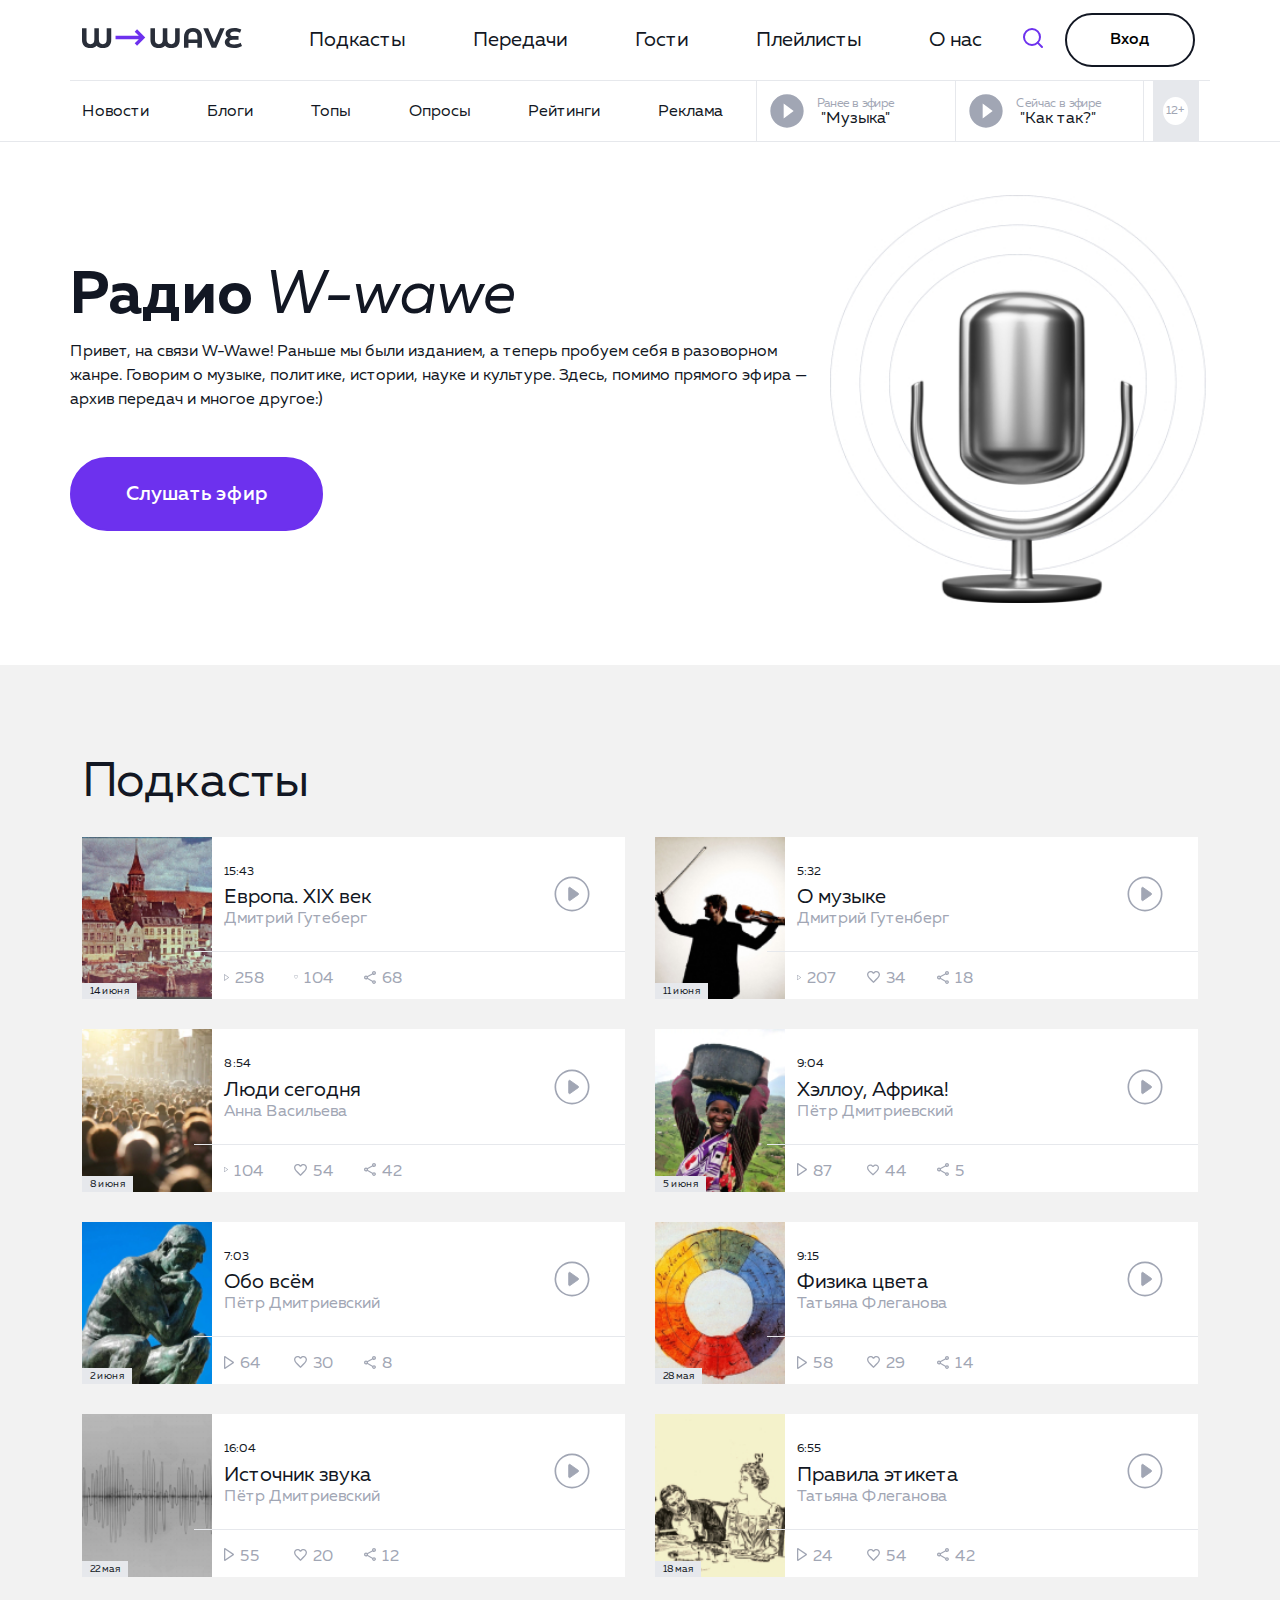
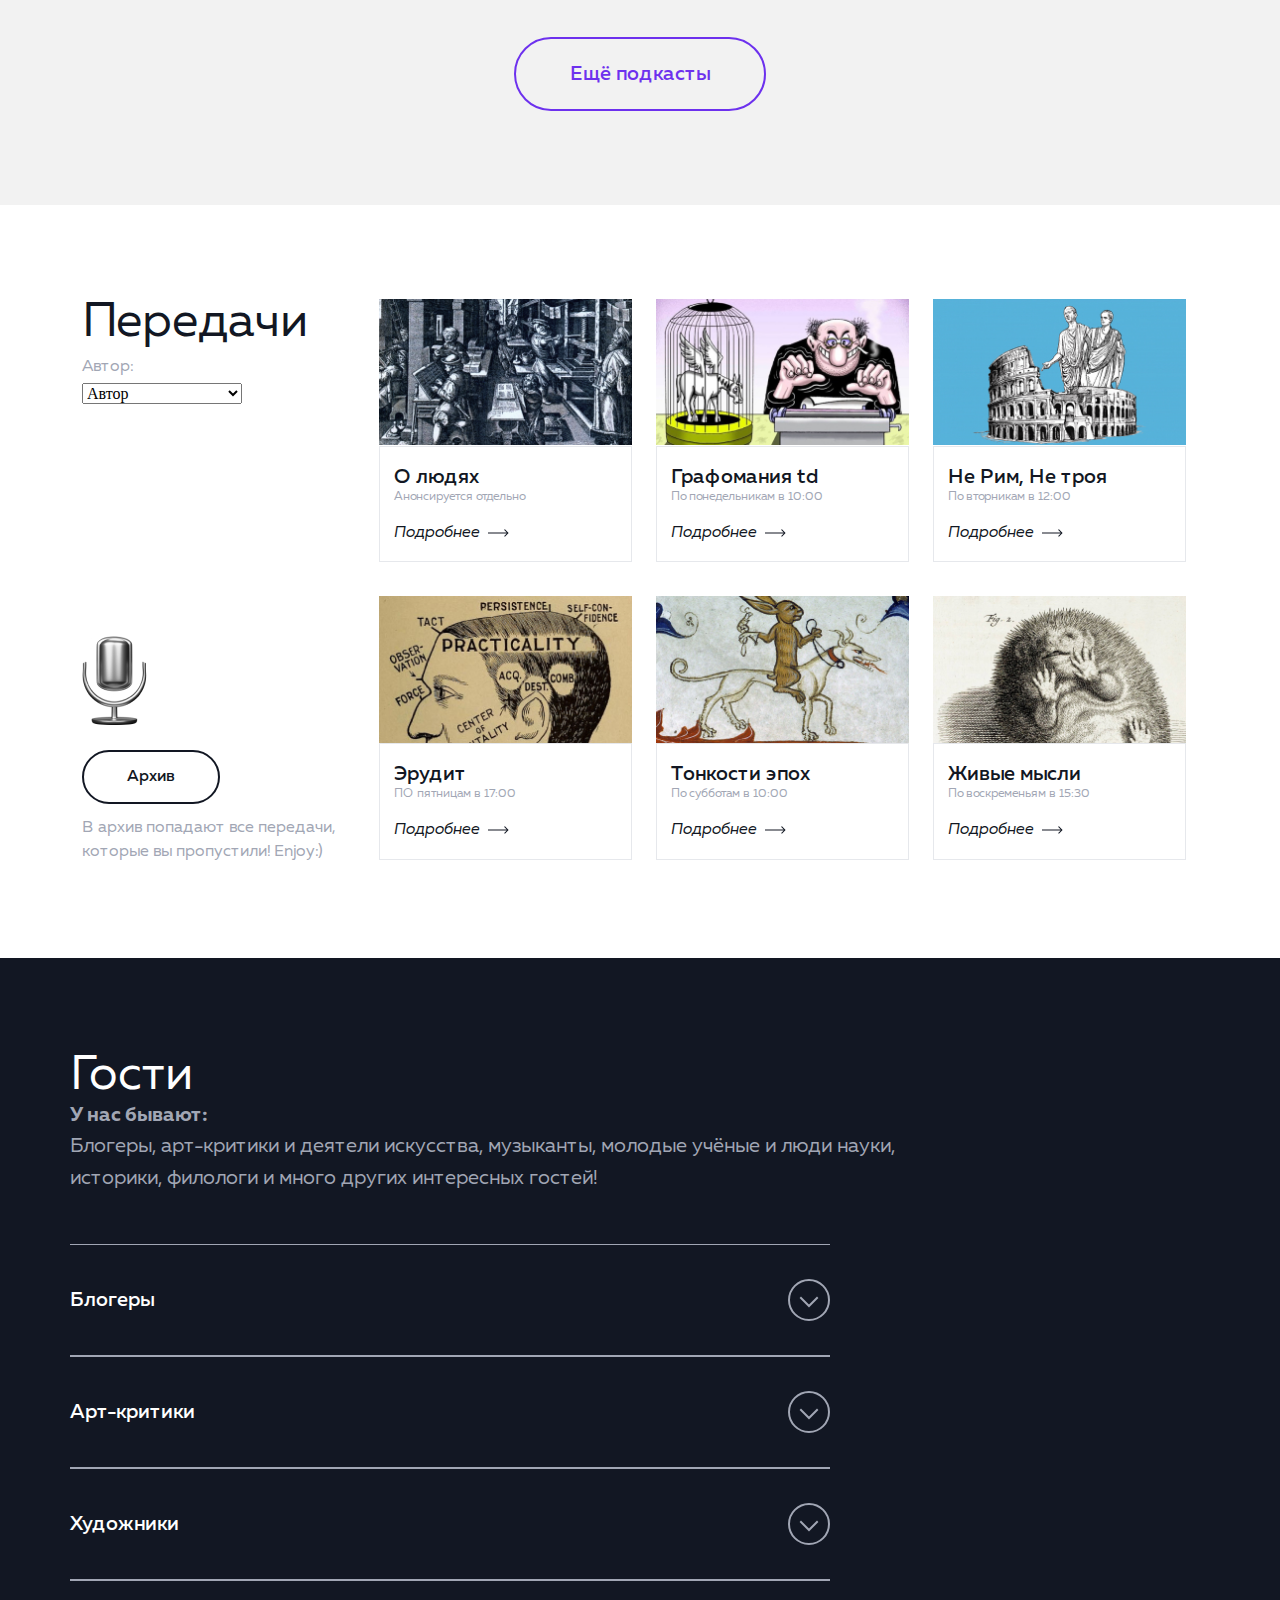
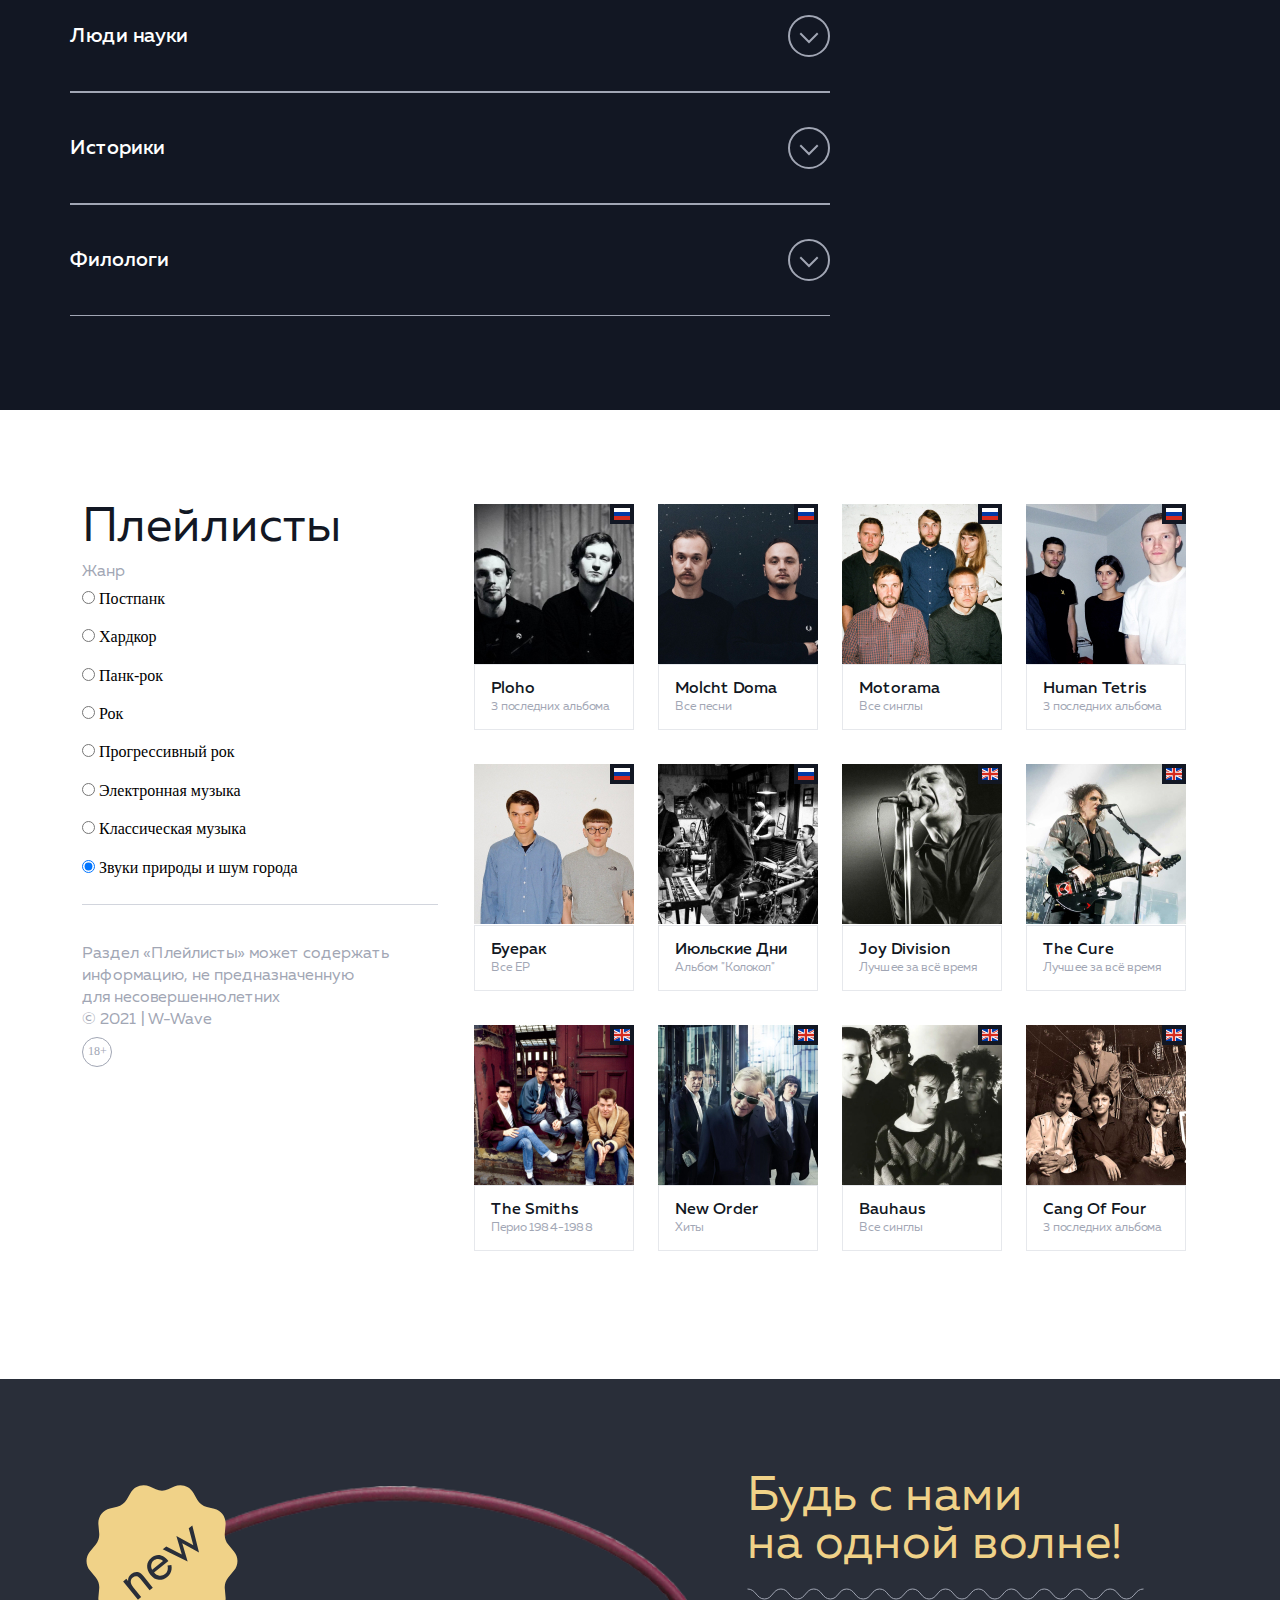
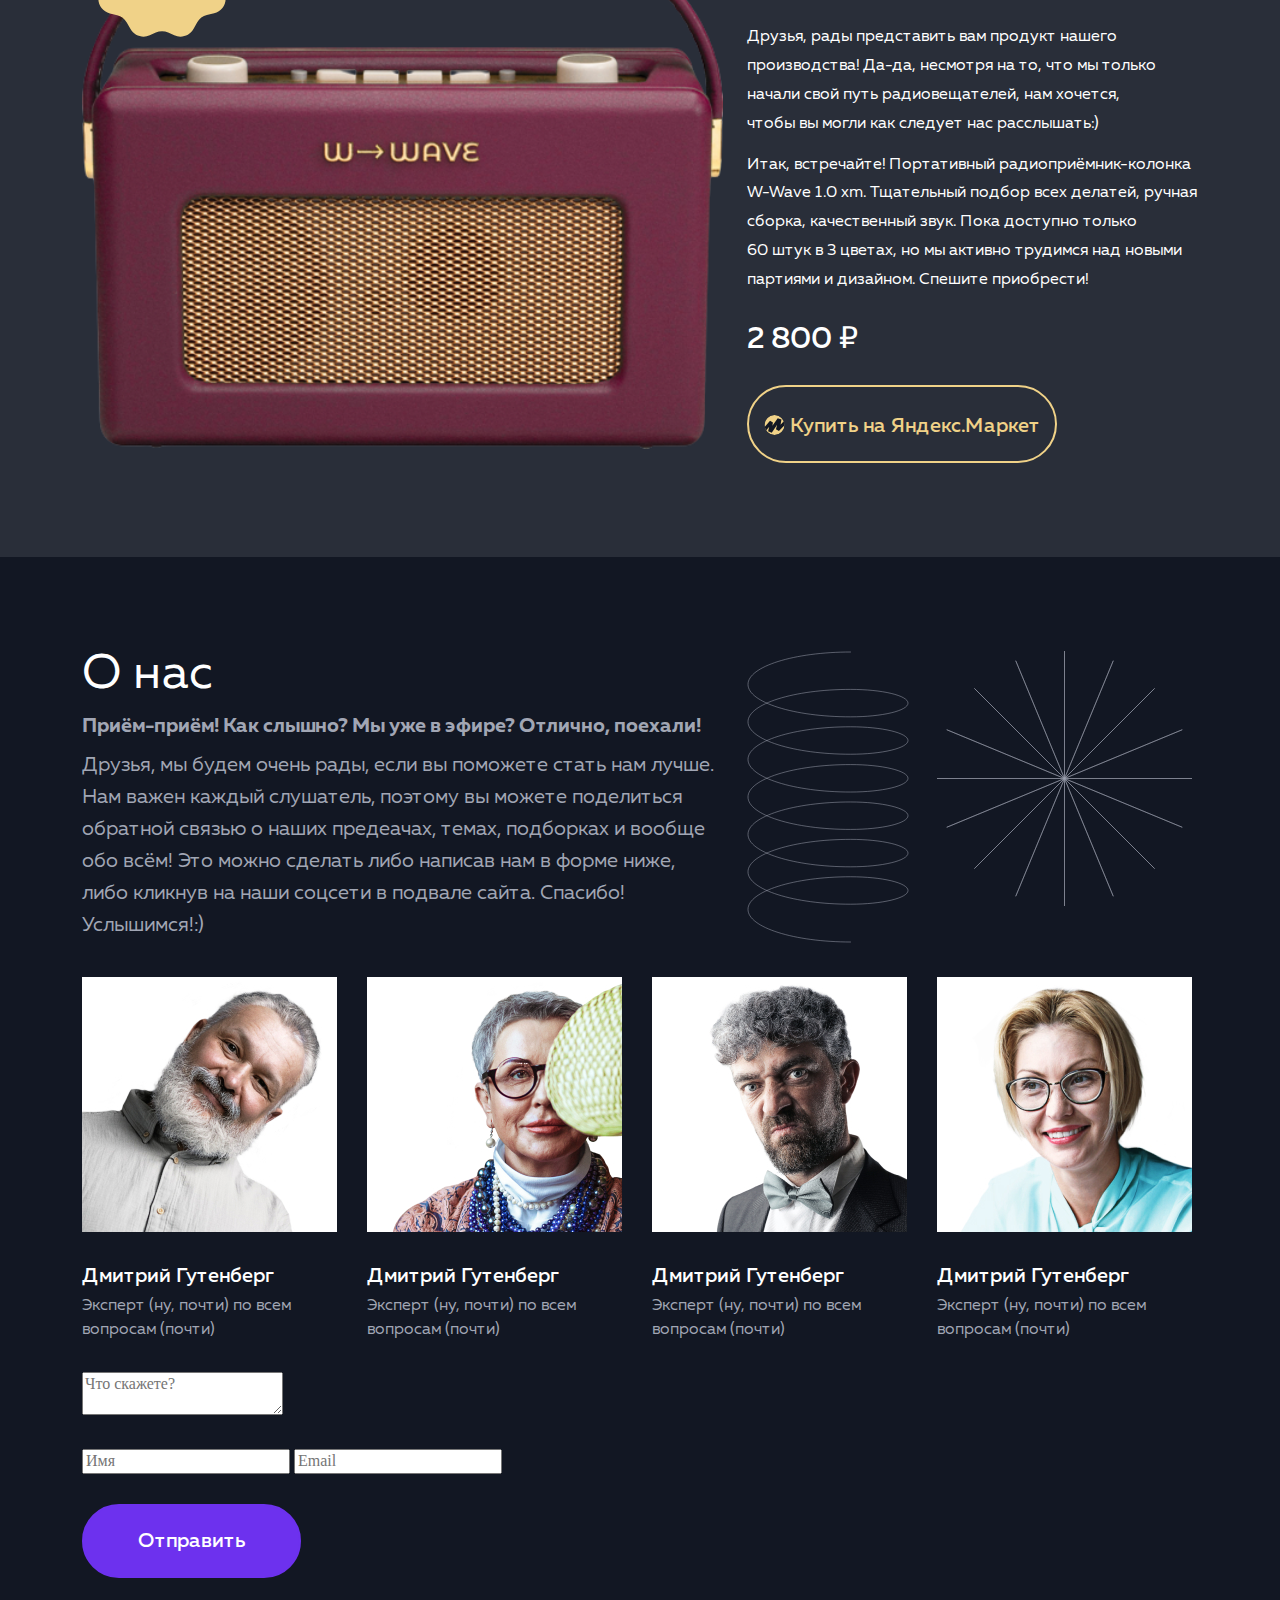
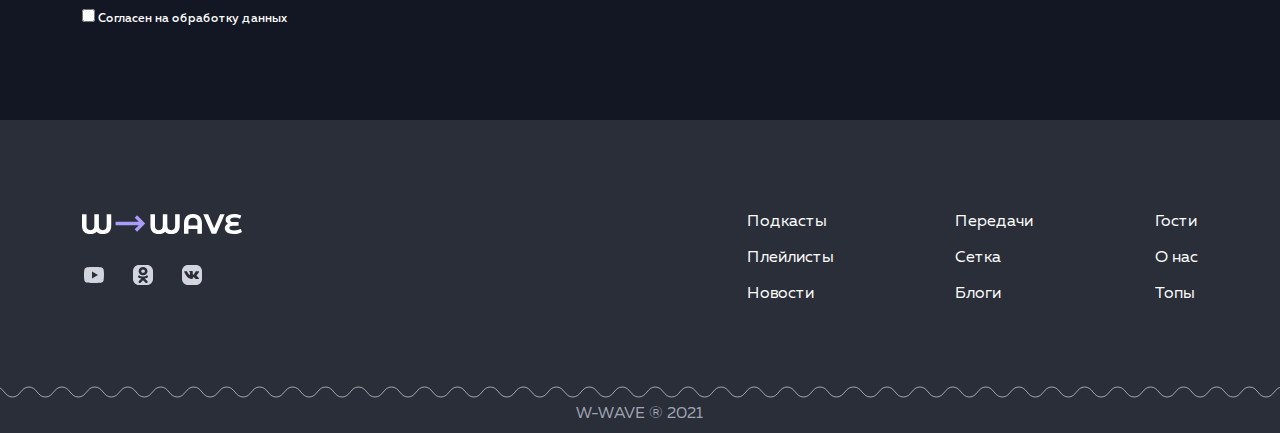
==== commit e033563a: "add properties css" ====
--- a/index.html
+++ b/index.html
@@ -24,11 +24,21 @@
             <div class="header__block__nav__1 flex">
               <nav class="header__nav flex">
                 <ul class="header__nav__list list__reset flex">
-                  <li class="header__nav__item">Подкасты</li>
-                  <li class="header__nav__item">Передачи</li>
-                  <li class="header__nav__item">Гости</li>
-                  <li class="header__nav__item">Плейлисты</li>
-                  <li class="header__nav__item">О&nbsp;нас</li>
+                  <li class="header__nav__item">
+                    <a href="#prime"> Подкасты</a>
+                  </li>
+                  <li class="header__nav__item">
+                    <a href="#podcast"> Передачи</a>
+                  </li>
+                  <li class="header__nav__item">
+                    <a href="#guest"> Гости</a>
+                  </li>
+                  <li class="header__nav__item">
+                    <a href="#playlist"> Плейлисты</a>
+                  </li>
+                  <li class="header__nav__item">
+                    <a href="#about__us"> О&nbsp;нас</a>
+                  </li>
                 </ul>
               </nav>
               <div class="header__block__btn flex">
@@ -56,6 +66,41 @@
                     />
                   </svg>
                 </button>
+                <div class="enter-search">
+                  <input
+                    class="input-search"
+                    type="text"
+                    type="text"
+                    name="name"
+                    placeholder="Поиск по сайту?"
+                    required
+                  />
+                  <button href="#" class="exit btn__reset header__search">
+                    <svg
+                      class="search"
+                      width="24"
+                      height="24"
+                      viewBox="0 0 24 24"
+                      fill="none"
+                      xmlns="http://www.w3.org/2000/svg"
+                    >
+                      <path
+                        d="M11 19C15.4183 19 19 15.4183 19 11C19 6.58172 15.4183 3 11 3C6.58172 3 3 6.58172 3 11C3 15.4183 6.58172 19 11 19Z"
+                        stroke="#6D31EE"
+                        stroke-width="2"
+                        stroke-linecap="round"
+                        stroke-linejoin="round"
+                      />
+                      <path
+                        d="M21 21L16.65 16.65"
+                        stroke="#6D31EE"
+                        stroke-width="2"
+                        stroke-linecap="round"
+                        stroke-linejoin="round"
+                      />
+                    </svg>
+                  </button>
+                </div>
                 <button class="btn__reset header__btn__enter">Вход</button>
               </div>
             </div>
@@ -66,66 +111,82 @@
           <!-- <div class=" header__block__nav__2 flex"> -->
           <nav class="col-7 header__nav__2 flex">
             <ul class="list__reset header__nav__list__2 flex">
-              <li class="header__nav__item__2">Новости</li>
-              <li class="header__nav__item__2">Блоги</li>
-              <li class="header__nav__item__2">Топы</li>
-              <li class="header__nav__item__2">Опросы</li>
-              <li class="header__nav__item__2">Рейтинги</li>
-              <li class="header__nav__item__2">Реклама</li>
+              <li class="header__nav__item__2">
+                <a class="header__link__2" href="#">Новости</a>
+              </li>
+              <li class="header__nav__item__2">
+                <a class="header__link__2" href="#">Блоги</a>
+              </li>
+              <li class="header__nav__item__2">
+                <a class="header__link__2" href="#">Топы</a>
+              </li>
+              <li class="header__nav__item__2">
+                <a class="header__link__2" href="#">Опросы</a>
+              </li>
+              <li class="header__nav__item__2">
+                <a class="header__link__2" href="#">Рейтинги</a>
+              </li>
+              <li class="header__nav__item__2">
+                <a class="header__link__2" href="#">Реклама</a>
+              </li>
             </ul>
           </nav>
           <div class="header__btn__wrapper flex col-5">
             <div class="flex header__block__btn__2">
-              <button class="flex btn__reset btn__item__block">
-                <svg
-                  width="24"
-                  height="24"
-                  viewBox="0 0 24 24"
-                  fill="none"
-                  xmlns="http://www.w3.org/2000/svg"
-                >
-                  <g clip-path="url(#clip0_24531_5430)">
+              <div class="btn__block flex btn__item__block">
+                <button class="play__btn__1 btn__reset">
+                  <svg
+                    width="24"
+                    height="24"
+                    viewBox="0 0 24 24"
+                    fill="none"
+                    xmlns="http://www.w3.org/2000/svg"
+                  >
                     <path
+                      class="svg-play"
                       d="M12 2C6.475 2 2 6.475 2 12C2 17.525 6.475 22 12 22C17.525 22 22 17.525 22 12C22 6.475 17.525 2 12 2ZM10 16.5V7.5L16 12L10 16.5Z"
-                      fill="#A1A6B4"
+                      fill=""
                     />
-                  </g>
-                  <defs>
-                    <clipPath id="clip0_24531_5430">
-                      <rect width="24" height="24" fill="white" />
-                    </clipPath>
-                  </defs>
-                </svg>
+                    <path
+                      class="svg-pause"
+                      d="M12 2C6.475 2 2 6.475 2 12 2 17.525 6.475 22 12 22 17.525 22 22 17.525 22 12 22 6.475 17.525 2 12 2ZM12 3C7.475 3 3 7.475 3 12 3 16.525 7.475 21 12 21 16.525 21 21 16.525 21 12 21 7.475 16.525 3 12 3ZM9 16 9 8C9 7 10 7 10 8L10 16C10 17 9 17 9 16ZM14 16 14 8C14 7 15 7 15 8L15 16C15 17 14 17 14 16Z"
+                      fill=""
+                      fill-rule="evenodd"
+                    />
+                  </svg>
+                </button>
                 <span class="btn__fonts__1"
                   ><span class="btn__fonts__2">Ранее в эфире</span
                   ><br />"Музыка"</span
                 >
-              </button>
-              <button class="flex btn__reset btn__item__block">
-                <svg
-                  width="24"
-                  height="24"
-                  viewBox="0 0 24 24"
-                  fill="none"
-                  xmlns="http://www.w3.org/2000/svg"
-                >
-                  <g clip-path="url(#clip0_24531_5430)">
+              </div>
+              <div class="btn__block flex btn__item__block">
+                <button class="play__btn__2 btn__reset">
+                  <svg
+                    width="24"
+                    height="24"
+                    viewBox="0 0 24 24"
+                    fill="none"
+                    xmlns="http://www.w3.org/2000/svg"
+                  >
                     <path
+                      class="svg-play"
                       d="M12 2C6.475 2 2 6.475 2 12C2 17.525 6.475 22 12 22C17.525 22 22 17.525 22 12C22 6.475 17.525 2 12 2ZM10 16.5V7.5L16 12L10 16.5Z"
-                      fill="#A1A6B4"
+                      fill=""
                     />
-                  </g>
-                  <defs>
-                    <clipPath id="clip0_24531_5430">
-                      <rect width="24" height="24" fill="white" />
-                    </clipPath>
-                  </defs>
-                </svg>
+                    <path
+                      class="svg-pause"
+                      d="M12 2C6.475 2 2 6.475 2 12 2 17.525 6.475 22 12 22 17.525 22 22 17.525 22 12 22 6.475 17.525 2 12 2ZM12 3C7.475 3 3 7.475 3 12 3 16.525 7.475 21 12 21 16.525 21 21 16.525 21 12 21 7.475 16.525 3 12 3ZM9 16 9 8C9 7 10 7 10 8L10 16C10 17 9 17 9 16ZM14 16 14 8C14 7 15 7 15 8L15 16C15 17 14 17 14 16Z"
+                      fill=""
+                      fill-rule="evenodd"
+                    />
+                  </svg>
+                </button>
                 <span class="btn__fonts__1"
                   ><span class="btn__fonts__2">Сейчас в эфире</span><br />"Как
                   так?"</span
                 >
-              </button>
+              </div>
             </div>
             <div class="block__more__info__bg flex">
               <button class="btn__reset header__more__btn">12+</button>
@@ -136,7 +197,7 @@
       </div>
     </header>
     <main class="main">
-      <section class="section__prime">
+      <section id="prime" class="section__prime">
         <div class="container">
           <div class="row">
             <div class="col-8 prime__block__left">
@@ -157,11 +218,11 @@
           </div>
         </div>
       </section>
-      <section class="section__podcast">
+      <section id="podcast" class="section__podcast">
         <div class="container">
           <h2 class="title__2 podcast__title">Подкасты</h2>
           <ul class="list__reset row podcast__list">
-            <li class="col-6 podcast__item">
+            <li class="col-6 podcast__item" tabindex="1">
               <time class="podcast__day__time">14 июня</time>
               <div class="podcast__item__block">
                 <div class="podcast__block flex">
@@ -173,80 +234,134 @@
 
                   <button class="btn__reset btn__play">
                     <svg
+                      class="play"
                       width="48"
                       height="48"
                       viewBox="0 0 48 48"
-                      fill="none"
+                      fill=""
                       xmlns="http://www.w3.org/2000/svg"
                     >
                       <circle
                         cx="24"
                         cy="24"
                         r="20"
-                        stroke="#A1A6B4"
+                        stroke=""
                         stroke-width="2"
                       />
                       <path
+                        class="svg-play"
                         d="M21.6924 31.7965L31.5716 24.7996C32.1428 24.3998 32.1428 23.6002 31.5716 23.2004L21.6924 16.2035C20.9943 15.7037 20 16.1835 20 17.0031V30.9969C20 31.8165 20.9943 32.2963 21.6924 31.7965Z"
-                        fill="#A1A6B4"
+                        fill=""
+                      />
+                      <rect
+                        class="svg-pause"
+                        width="2"
+                        height="18"
+                        rx="1"
+                        fill=""
+                      />
+                      <rect
+                        class="svg-pause"
+                        x="8"
+                        width="2"
+                        height="18"
+                        rx="1"
+                        fill=""
                       />
                     </svg>
                   </button>
                 </div>
+
                 <div class="podcast__block__like">
                   <ul class="list__reset like__list flex">
                     <li class="like__item">
-                      <svg
-                        width="10"
-                        height="13"
-                        viewBox="0 0 10 13"
-                        fill="none"
-                        xmlns="http://www.w3.org/2000/svg"
-                      >
-                        <path
-                          fill-rule="evenodd"
-                          clip-rule="evenodd"
-                          d="M1.3 11.331L8.29606 6.5L1.3 1.66897V11.331ZM0.666238 1.23131L0.669532 1.23361L0.666238 1.23131ZM1.41031 12.8347L9.64301 7.14971C10.119 6.82485 10.119 6.17514 9.64301 5.85029L1.41031 0.165315C0.828559 -0.240754 0 0.149072 0 0.815026V12.185C0 12.8509 0.828559 13.2408 1.41031 12.8347Z"
-                          fill="#A1A6B4"
-                        />
-                      </svg>
-                      258
+                      <button class="btn__reset like__btn flex">
+                        <svg
+                          width="10"
+                          height="13"
+                          viewBox="0 0 10 13"
+                          fill=""
+                          xmlns="http://www.w3.org/2000/svg"
+                        >
+                          <path
+                            class="like_negative"
+                            fill-rule="evenodd"
+                            clip-rule="evenodd"
+                            d="M1.3 11.331L8.29606 6.5L1.3 1.66897V11.331ZM0.666238 1.23131L0.669532 1.23361L0.666238 1.23131ZM1.41031 12.8347L9.64301 7.14971C10.119 6.82485 10.119 6.17514 9.64301 5.85029L1.41031 0.165315C0.828559 -0.240754 0 0.149072 0 0.815026V12.185C0 12.8509 0.828559 13.2408 1.41031 12.8347Z"
+                            fill=""
+                          />
+                          <rect
+                            class="like_active"
+                            width="2"
+                            height="8"
+                            rx="1"
+                            fill=""
+                          />
+                          <rect
+                            class="like_active"
+                            x="4"
+                            width="2"
+                            height="8"
+                            rx="1"
+                            fill=""
+                          />
+                        </svg>
+
+                        258
+                      </button>
                     </li>
                     <li class="like__item">
-                      <svg
-                        width="13"
-                        height="12"
-                        viewBox="0 0 13 12"
-                        fill="none"
-                        xmlns="http://www.w3.org/2000/svg"
-                      >
-                        <path
-                          d="M9.425 0C8.294 0 7.2085 0.5297 6.5 1.36676C5.7915 0.5297 4.706 0 3.575 0C1.573 0 0 1.58256 0 3.59673C0 6.06866 2.21 8.08283 5.5575 11.1433L6.5 12L7.4425 11.1368C10.79 8.08283 13 6.06866 13 3.59673C13 1.58256 11.427 0 9.425 0ZM6.565 10.1689L6.5 10.2343L6.435 10.1689C3.341 7.35041 1.3 5.48665 1.3 3.59673C1.3 2.28883 2.275 1.3079 3.575 1.3079C4.576 1.3079 5.551 1.95531 5.8955 2.85123H7.111C7.449 1.95531 8.424 1.3079 9.425 1.3079C10.725 1.3079 11.7 2.28883 11.7 3.59673C11.7 5.48665 9.659 7.35041 6.565 10.1689Z"
-                          fill="#A1A6B4"
-                        />
-                      </svg>
-                      104
+                      <button class="btn__reset like__btn flex">
+                        <svg
+                          width="13"
+                          height="12"
+                          viewBox="0 0 13 12"
+                          fill=""
+                          xmlns="http://www.w3.org/2000/svg"
+                        >
+                          <path
+                            class="like_active"
+                            d="M6.5 12L5.5575 11.1368C2.21 8.08283 0 6.06866 0 3.59673C0 1.58256 1.573 0 3.575 0C4.706 0 5.7915 0.5297 6.5 1.36676C7.2085 0.5297 8.294 0 9.425 0C11.427 0 13 1.58256 13 3.59673C13 6.06866 10.79 8.08283 7.4425 11.1433L6.5 12Z"
+                            fill=""
+                          />
+                          <path
+                            class="like_negative"
+                            d="M9.425 0C8.294 0 7.2085 0.5297 6.5 1.36676C5.7915 0.5297 4.706 0 3.575 0C1.573 0 0 1.58256 0 3.59673C0 6.06866 2.21 8.08283 5.5575 11.1433L6.5 12L7.4425 11.1368C10.79 8.08283 13 6.06866 13 3.59673C13 1.58256 11.427 0 9.425 0ZM6.565 10.1689L6.5 10.2343L6.435 10.1689C3.341 7.35041 1.3 5.48665 1.3 3.59673C1.3 2.28883 2.275 1.3079 3.575 1.3079C4.576 1.3079 5.551 1.95531 5.8955 2.85123H7.111C7.449 1.95531 8.424 1.3079 9.425 1.3079C10.725 1.3079 11.7 2.28883 11.7 3.59673C11.7 5.48665 9.659 7.35041 6.565 10.1689Z"
+                            fill=""
+                          />
+                        </svg>
+                        104
+                      </button>
                     </li>
                     <li class="like__item">
-                      <svg
-                        width="12"
-                        height="13"
-                        viewBox="0 0 12 13"
-                        fill="none"
-                        xmlns="http://www.w3.org/2000/svg"
-                      >
-                        <path
-                          d="M10 9.18876C9.49333 9.18876 9.04 9.38454 8.69333 9.69127L3.94 6.98293C3.97333 6.83283 4 6.68273 4 6.5261C4 6.36948 3.97333 6.21938 3.94 6.06928L8.64 3.38705C9 3.71335 9.47333 3.91566 10 3.91566C11.1067 3.91566 12 3.04116 12 1.95783C12 0.874498 11.1067 0 10 0C8.89333 0 8 0.874498 8 1.95783C8 2.11446 8.02667 2.26456 8.06 2.41466L3.36 5.09689C3 4.77058 2.52667 4.56827 2 4.56827C0.893333 4.56827 0 5.44277 0 6.5261C0 7.60944 0.893333 8.48394 2 8.48394C2.52667 8.48394 3 8.28163 3.36 7.95532L8.10667 10.6702C8.07333 10.8072 8.05333 10.9508 8.05333 11.0944C8.05333 12.1451 8.92667 13 10 13C11.0733 13 11.9467 12.1451 11.9467 11.0944C11.9467 10.0437 11.0733 9.18876 10 9.18876ZM10 1.30522C10.3667 1.30522 10.6667 1.5989 10.6667 1.95783C10.6667 2.31677 10.3667 2.61044 10 2.61044C9.63333 2.61044 9.33333 2.31677 9.33333 1.95783C9.33333 1.5989 9.63333 1.30522 10 1.30522ZM2 7.17871C1.63333 7.17871 1.33333 6.88504 1.33333 6.5261C1.33333 6.16717 1.63333 5.87349 2 5.87349C2.36667 5.87349 2.66667 6.16717 2.66667 6.5261C2.66667 6.88504 2.36667 7.17871 2 7.17871ZM10 11.76C9.63333 11.76 9.33333 11.4664 9.33333 11.1074C9.33333 10.7485 9.63333 10.4548 10 10.4548C10.3667 10.4548 10.6667 10.7485 10.6667 11.1074C10.6667 11.4664 10.3667 11.76 10 11.76Z"
-                          fill="#A1A6B4"
-                        />
-                      </svg>
-                      68
+                      <button class="btn__reset like__btn flex">
+                        <svg
+                          width="12"
+                          height="13"
+                          viewBox="0 0 12 13"
+                          fill=""
+                          xmlns="http://www.w3.org/2000/svg"
+                        >
+                          <path
+                            class="like_negative"
+                            d="M10 9.18876C9.49333 9.18876 9.04 9.38454 8.69333 9.69127L3.94 6.98293C3.97333 6.83283 4 6.68273 4 6.5261C4 6.36948 3.97333 6.21938 3.94 6.06928L8.64 3.38705C9 3.71335 9.47333 3.91566 10 3.91566C11.1067 3.91566 12 3.04116 12 1.95783C12 0.874498 11.1067 0 10 0C8.89333 0 8 0.874498 8 1.95783C8 2.11446 8.02667 2.26456 8.06 2.41466L3.36 5.09689C3 4.77058 2.52667 4.56827 2 4.56827C0.893333 4.56827 0 5.44277 0 6.5261C0 7.60944 0.893333 8.48394 2 8.48394C2.52667 8.48394 3 8.28163 3.36 7.95532L8.10667 10.6702C8.07333 10.8072 8.05333 10.9508 8.05333 11.0944C8.05333 12.1451 8.92667 13 10 13C11.0733 13 11.9467 12.1451 11.9467 11.0944C11.9467 10.0437 11.0733 9.18876 10 9.18876ZM10 1.30522C10.3667 1.30522 10.6667 1.5989 10.6667 1.95783C10.6667 2.31677 10.3667 2.61044 10 2.61044C9.63333 2.61044 9.33333 2.31677 9.33333 1.95783C9.33333 1.5989 9.63333 1.30522 10 1.30522ZM2 7.17871C1.63333 7.17871 1.33333 6.88504 1.33333 6.5261C1.33333 6.16717 1.63333 5.87349 2 5.87349C2.36667 5.87349 2.66667 6.16717 2.66667 6.5261C2.66667 6.88504 2.36667 7.17871 2 7.17871ZM10 11.76C9.63333 11.76 9.33333 11.4664 9.33333 11.1074C9.33333 10.7485 9.63333 10.4548 10 10.4548C10.3667 10.4548 10.6667 10.7485 10.6667 11.1074C10.6667 11.4664 10.3667 11.76 10 11.76Z"
+                            fill=""
+                          />
+                          <path
+                            class="like_active"
+                            d="M10 9.18876C9.49333 9.18876 9.04 9.38454 8.69333 9.69127L3.94 6.98293C3.97333 6.83283 4 6.68273 4 6.5261C4 6.36948 3.97333 6.21938 3.94 6.06928L8.64 3.38705C9 3.71335 9.47333 3.91566 10 3.91566C11.1067 3.91566 12 3.04116 12 1.95783C12 0.874498 11.1067 0 10 0C8.89333 0 8 0.874498 8 1.95783C8 2.11446 8.02667 2.26456 8.06 2.41466L3.36 5.09689C3 4.77058 2.52667 4.56827 2 4.56827C0.893333 4.56827 0 5.44277 0 6.5261C0 7.60944 0.893333 8.48394 2 8.48394C2.52667 8.48394 3 8.28163 3.36 7.95532L8.10667 10.6702C8.07333 10.8072 8.05333 10.9508 8.05333 11.0944C8.05333 12.1451 8.92667 13 10 13C11.0733 13 11.9467 12.1451 11.9467 11.0944C11.9467 10.0437 11.0733 9.18876 10 9.18876Z"
+                            fill=""
+                          />
+                        </svg>
+
+                        68
+                      </button>
                     </li>
                   </ul>
                 </div>
               </div>
             </li>
-            <li class="col-6 podcast__item">
+            <li class="col-6 podcast__item" tabindex="2">
               <time class="podcast__day__time">11 июня</time>
               <div class="podcast__item__block">
                 <div class="podcast__block flex">
@@ -257,22 +372,39 @@
                   </article>
                   <button class="btn__reset btn__play">
                     <svg
+                      class="play"
                       width="48"
                       height="48"
                       viewBox="0 0 48 48"
-                      fill="none"
+                      fill=""
                       xmlns="http://www.w3.org/2000/svg"
                     >
                       <circle
                         cx="24"
                         cy="24"
                         r="20"
-                        stroke="#A1A6B4"
+                        stroke=""
                         stroke-width="2"
                       />
                       <path
+                        class="svg-play"
                         d="M21.6924 31.7965L31.5716 24.7996C32.1428 24.3998 32.1428 23.6002 31.5716 23.2004L21.6924 16.2035C20.9943 15.7037 20 16.1835 20 17.0031V30.9969C20 31.8165 20.9943 32.2963 21.6924 31.7965Z"
-                        fill="#A1A6B4"
+                        fill=""
+                      />
+                      <rect
+                        class="svg-pause"
+                        width="2"
+                        height="18"
+                        rx="1"
+                        fill=""
+                      />
+                      <rect
+                        class="svg-pause"
+                        x="8"
+                        width="2"
+                        height="18"
+                        rx="1"
+                        fill=""
                       />
                     </svg>
                   </button>
@@ -280,57 +412,91 @@
                 <div class="podcast__block__like">
                   <ul class="list__reset like__list flex">
                     <li class="like__item">
-                      <svg
-                        width="10"
-                        height="13"
-                        viewBox="0 0 10 13"
-                        fill="none"
-                        xmlns="http://www.w3.org/2000/svg"
-                      >
-                        <path
-                          fill-rule="evenodd"
-                          clip-rule="evenodd"
-                          d="M1.3 11.331L8.29606 6.5L1.3 1.66897V11.331ZM0.666238 1.23131L0.669532 1.23361L0.666238 1.23131ZM1.41031 12.8347L9.64301 7.14971C10.119 6.82485 10.119 6.17514 9.64301 5.85029L1.41031 0.165315C0.828559 -0.240754 0 0.149072 0 0.815026V12.185C0 12.8509 0.828559 13.2408 1.41031 12.8347Z"
-                          fill="#A1A6B4"
-                        />
-                      </svg>
-                      207
+                      <button class="btn__reset like__btn flex">
+                        <svg
+                          width="10"
+                          height="13"
+                          viewBox="0 0 10 13"
+                          fill=""
+                          xmlns="http://www.w3.org/2000/svg"
+                        >
+                          <path
+                            class="like_negative"
+                            fill-rule="evenodd"
+                            clip-rule="evenodd"
+                            d="M1.3 11.331L8.29606 6.5L1.3 1.66897V11.331ZM0.666238 1.23131L0.669532 1.23361L0.666238 1.23131ZM1.41031 12.8347L9.64301 7.14971C10.119 6.82485 10.119 6.17514 9.64301 5.85029L1.41031 0.165315C0.828559 -0.240754 0 0.149072 0 0.815026V12.185C0 12.8509 0.828559 13.2408 1.41031 12.8347Z"
+                            fill=""
+                          />
+                          <rect
+                            class="like_active"
+                            width="2"
+                            height="8"
+                            rx="1"
+                            fill=""
+                          />
+                          <rect
+                            class="like_active"
+                            x="4"
+                            width="2"
+                            height="8"
+                            rx="1"
+                            fill=""
+                          />
+                        </svg>
+                        207
+                      </button>
                     </li>
                     <li class="like__item">
-                      <svg
-                        width="13"
-                        height="12"
-                        viewBox="0 0 13 12"
-                        fill="none"
-                        xmlns="http://www.w3.org/2000/svg"
-                      >
-                        <path
-                          d="M9.425 0C8.294 0 7.2085 0.5297 6.5 1.36676C5.7915 0.5297 4.706 0 3.575 0C1.573 0 0 1.58256 0 3.59673C0 6.06866 2.21 8.08283 5.5575 11.1433L6.5 12L7.4425 11.1368C10.79 8.08283 13 6.06866 13 3.59673C13 1.58256 11.427 0 9.425 0ZM6.565 10.1689L6.5 10.2343L6.435 10.1689C3.341 7.35041 1.3 5.48665 1.3 3.59673C1.3 2.28883 2.275 1.3079 3.575 1.3079C4.576 1.3079 5.551 1.95531 5.8955 2.85123H7.111C7.449 1.95531 8.424 1.3079 9.425 1.3079C10.725 1.3079 11.7 2.28883 11.7 3.59673C11.7 5.48665 9.659 7.35041 6.565 10.1689Z"
-                          fill="#A1A6B4"
-                        />
-                      </svg>
-                      34
+                      <button class="btn__reset like__btn flex">
+                        <svg
+                          width="13"
+                          height="12"
+                          viewBox="0 0 13 12"
+                          fill=""
+                          xmlns="http://www.w3.org/2000/svg"
+                        >
+                          <path
+                            class="like_active"
+                            d="M6.5 12L5.5575 11.1368C2.21 8.08283 0 6.06866 0 3.59673C0 1.58256 1.573 0 3.575 0C4.706 0 5.7915 0.5297 6.5 1.36676C7.2085 0.5297 8.294 0 9.425 0C11.427 0 13 1.58256 13 3.59673C13 6.06866 10.79 8.08283 7.4425 11.1433L6.5 12Z"
+                            fill=""
+                          />
+                          <path
+                            class="like_negative"
+                            d="M9.425 0C8.294 0 7.2085 0.5297 6.5 1.36676C5.7915 0.5297 4.706 0 3.575 0C1.573 0 0 1.58256 0 3.59673C0 6.06866 2.21 8.08283 5.5575 11.1433L6.5 12L7.4425 11.1368C10.79 8.08283 13 6.06866 13 3.59673C13 1.58256 11.427 0 9.425 0ZM6.565 10.1689L6.5 10.2343L6.435 10.1689C3.341 7.35041 1.3 5.48665 1.3 3.59673C1.3 2.28883 2.275 1.3079 3.575 1.3079C4.576 1.3079 5.551 1.95531 5.8955 2.85123H7.111C7.449 1.95531 8.424 1.3079 9.425 1.3079C10.725 1.3079 11.7 2.28883 11.7 3.59673C11.7 5.48665 9.659 7.35041 6.565 10.1689Z"
+                            fill=""
+                          />
+                        </svg>
+                        34
+                      </button>
                     </li>
                     <li class="like__item">
-                      <svg
-                        width="12"
-                        height="13"
-                        viewBox="0 0 12 13"
-                        fill="none"
-                        xmlns="http://www.w3.org/2000/svg"
-                      >
-                        <path
-                          d="M10 9.18876C9.49333 9.18876 9.04 9.38454 8.69333 9.69127L3.94 6.98293C3.97333 6.83283 4 6.68273 4 6.5261C4 6.36948 3.97333 6.21938 3.94 6.06928L8.64 3.38705C9 3.71335 9.47333 3.91566 10 3.91566C11.1067 3.91566 12 3.04116 12 1.95783C12 0.874498 11.1067 0 10 0C8.89333 0 8 0.874498 8 1.95783C8 2.11446 8.02667 2.26456 8.06 2.41466L3.36 5.09689C3 4.77058 2.52667 4.56827 2 4.56827C0.893333 4.56827 0 5.44277 0 6.5261C0 7.60944 0.893333 8.48394 2 8.48394C2.52667 8.48394 3 8.28163 3.36 7.95532L8.10667 10.6702C8.07333 10.8072 8.05333 10.9508 8.05333 11.0944C8.05333 12.1451 8.92667 13 10 13C11.0733 13 11.9467 12.1451 11.9467 11.0944C11.9467 10.0437 11.0733 9.18876 10 9.18876ZM10 1.30522C10.3667 1.30522 10.6667 1.5989 10.6667 1.95783C10.6667 2.31677 10.3667 2.61044 10 2.61044C9.63333 2.61044 9.33333 2.31677 9.33333 1.95783C9.33333 1.5989 9.63333 1.30522 10 1.30522ZM2 7.17871C1.63333 7.17871 1.33333 6.88504 1.33333 6.5261C1.33333 6.16717 1.63333 5.87349 2 5.87349C2.36667 5.87349 2.66667 6.16717 2.66667 6.5261C2.66667 6.88504 2.36667 7.17871 2 7.17871ZM10 11.76C9.63333 11.76 9.33333 11.4664 9.33333 11.1074C9.33333 10.7485 9.63333 10.4548 10 10.4548C10.3667 10.4548 10.6667 10.7485 10.6667 11.1074C10.6667 11.4664 10.3667 11.76 10 11.76Z"
-                          fill="#A1A6B4"
-                        />
-                      </svg>
-                      18
+                      <button class="btn__reset like__btn flex">
+                        <svg
+                          width="12"
+                          height="13"
+                          viewBox="0 0 12 13"
+                          fill=""
+                          xmlns="http://www.w3.org/2000/svg"
+                        >
+                          <path
+                            class="like_negative"
+                            d="M10 9.18876C9.49333 9.18876 9.04 9.38454 8.69333 9.69127L3.94 6.98293C3.97333 6.83283 4 6.68273 4 6.5261C4 6.36948 3.97333 6.21938 3.94 6.06928L8.64 3.38705C9 3.71335 9.47333 3.91566 10 3.91566C11.1067 3.91566 12 3.04116 12 1.95783C12 0.874498 11.1067 0 10 0C8.89333 0 8 0.874498 8 1.95783C8 2.11446 8.02667 2.26456 8.06 2.41466L3.36 5.09689C3 4.77058 2.52667 4.56827 2 4.56827C0.893333 4.56827 0 5.44277 0 6.5261C0 7.60944 0.893333 8.48394 2 8.48394C2.52667 8.48394 3 8.28163 3.36 7.95532L8.10667 10.6702C8.07333 10.8072 8.05333 10.9508 8.05333 11.0944C8.05333 12.1451 8.92667 13 10 13C11.0733 13 11.9467 12.1451 11.9467 11.0944C11.9467 10.0437 11.0733 9.18876 10 9.18876ZM10 1.30522C10.3667 1.30522 10.6667 1.5989 10.6667 1.95783C10.6667 2.31677 10.3667 2.61044 10 2.61044C9.63333 2.61044 9.33333 2.31677 9.33333 1.95783C9.33333 1.5989 9.63333 1.30522 10 1.30522ZM2 7.17871C1.63333 7.17871 1.33333 6.88504 1.33333 6.5261C1.33333 6.16717 1.63333 5.87349 2 5.87349C2.36667 5.87349 2.66667 6.16717 2.66667 6.5261C2.66667 6.88504 2.36667 7.17871 2 7.17871ZM10 11.76C9.63333 11.76 9.33333 11.4664 9.33333 11.1074C9.33333 10.7485 9.63333 10.4548 10 10.4548C10.3667 10.4548 10.6667 10.7485 10.6667 11.1074C10.6667 11.4664 10.3667 11.76 10 11.76Z"
+                            fill=""
+                          />
+                          <path
+                            class="like_active"
+                            d="M10 9.18876C9.49333 9.18876 9.04 9.38454 8.69333 9.69127L3.94 6.98293C3.97333 6.83283 4 6.68273 4 6.5261C4 6.36948 3.97333 6.21938 3.94 6.06928L8.64 3.38705C9 3.71335 9.47333 3.91566 10 3.91566C11.1067 3.91566 12 3.04116 12 1.95783C12 0.874498 11.1067 0 10 0C8.89333 0 8 0.874498 8 1.95783C8 2.11446 8.02667 2.26456 8.06 2.41466L3.36 5.09689C3 4.77058 2.52667 4.56827 2 4.56827C0.893333 4.56827 0 5.44277 0 6.5261C0 7.60944 0.893333 8.48394 2 8.48394C2.52667 8.48394 3 8.28163 3.36 7.95532L8.10667 10.6702C8.07333 10.8072 8.05333 10.9508 8.05333 11.0944C8.05333 12.1451 8.92667 13 10 13C11.0733 13 11.9467 12.1451 11.9467 11.0944C11.9467 10.0437 11.0733 9.18876 10 9.18876Z"
+                            fill=""
+                          />
+                        </svg>
+                        18
+                      </button>
                     </li>
                   </ul>
                 </div>
               </div>
             </li>
-            <li class="col-6 podcast__item">
+            <li class="col-6 podcast__item" tabindex="3">
               <time class="podcast__day__time">8 июня</time>
               <div class="podcast__item__block">
                 <div class="podcast__block flex">
@@ -341,22 +507,39 @@
                   </article>
                   <button class="btn__reset btn__play">
                     <svg
+                      class="play"
                       width="48"
                       height="48"
                       viewBox="0 0 48 48"
-                      fill="none"
+                      fill=""
                       xmlns="http://www.w3.org/2000/svg"
                     >
                       <circle
                         cx="24"
                         cy="24"
                         r="20"
-                        stroke="#A1A6B4"
+                        stroke=""
                         stroke-width="2"
                       />
                       <path
+                        class="svg-play"
                         d="M21.6924 31.7965L31.5716 24.7996C32.1428 24.3998 32.1428 23.6002 31.5716 23.2004L21.6924 16.2035C20.9943 15.7037 20 16.1835 20 17.0031V30.9969C20 31.8165 20.9943 32.2963 21.6924 31.7965Z"
-                        fill="#A1A6B4"
+                        fill=""
+                      />
+                      <rect
+                        class="svg-pause"
+                        width="2"
+                        height="18"
+                        rx="1"
+                        fill=""
+                      />
+                      <rect
+                        class="svg-pause"
+                        x="8"
+                        width="2"
+                        height="18"
+                        rx="1"
+                        fill=""
                       />
                     </svg>
                   </button>
@@ -364,57 +547,91 @@
                 <div class="podcast__block__like">
                   <ul class="list__reset like__list flex">
                     <li class="like__item">
-                      <svg
-                        width="10"
-                        height="13"
-                        viewBox="0 0 10 13"
-                        fill="none"
-                        xmlns="http://www.w3.org/2000/svg"
-                      >
-                        <path
-                          fill-rule="evenodd"
-                          clip-rule="evenodd"
-                          d="M1.3 11.331L8.29606 6.5L1.3 1.66897V11.331ZM0.666238 1.23131L0.669532 1.23361L0.666238 1.23131ZM1.41031 12.8347L9.64301 7.14971C10.119 6.82485 10.119 6.17514 9.64301 5.85029L1.41031 0.165315C0.828559 -0.240754 0 0.149072 0 0.815026V12.185C0 12.8509 0.828559 13.2408 1.41031 12.8347Z"
-                          fill="#A1A6B4"
-                        />
-                      </svg>
-                      104
+                      <button class="btn__reset like__btn flex">
+                        <svg
+                          width="10"
+                          height="13"
+                          viewBox="0 0 10 13"
+                          fill=""
+                          xmlns="http://www.w3.org/2000/svg"
+                        >
+                          <path
+                            class="like_negative"
+                            fill-rule="evenodd"
+                            clip-rule="evenodd"
+                            d="M1.3 11.331L8.29606 6.5L1.3 1.66897V11.331ZM0.666238 1.23131L0.669532 1.23361L0.666238 1.23131ZM1.41031 12.8347L9.64301 7.14971C10.119 6.82485 10.119 6.17514 9.64301 5.85029L1.41031 0.165315C0.828559 -0.240754 0 0.149072 0 0.815026V12.185C0 12.8509 0.828559 13.2408 1.41031 12.8347Z"
+                            fill=""
+                          />
+                          <rect
+                            class="like_active"
+                            width="2"
+                            height="8"
+                            rx="1"
+                            fill=""
+                          />
+                          <rect
+                            class="like_active"
+                            x="4"
+                            width="2"
+                            height="8"
+                            rx="1"
+                            fill=""
+                          />
+                        </svg>
+                        104
+                      </button>
                     </li>
                     <li class="like__item">
-                      <svg
-                        width="13"
-                        height="12"
-                        viewBox="0 0 13 12"
-                        fill="none"
-                        xmlns="http://www.w3.org/2000/svg"
-                      >
-                        <path
-                          d="M9.425 0C8.294 0 7.2085 0.5297 6.5 1.36676C5.7915 0.5297 4.706 0 3.575 0C1.573 0 0 1.58256 0 3.59673C0 6.06866 2.21 8.08283 5.5575 11.1433L6.5 12L7.4425 11.1368C10.79 8.08283 13 6.06866 13 3.59673C13 1.58256 11.427 0 9.425 0ZM6.565 10.1689L6.5 10.2343L6.435 10.1689C3.341 7.35041 1.3 5.48665 1.3 3.59673C1.3 2.28883 2.275 1.3079 3.575 1.3079C4.576 1.3079 5.551 1.95531 5.8955 2.85123H7.111C7.449 1.95531 8.424 1.3079 9.425 1.3079C10.725 1.3079 11.7 2.28883 11.7 3.59673C11.7 5.48665 9.659 7.35041 6.565 10.1689Z"
-                          fill="#A1A6B4"
-                        />
-                      </svg>
-                      54
+                      <button class="btn__reset like__btn flex">
+                        <svg
+                          width="13"
+                          height="12"
+                          viewBox="0 0 13 12"
+                          fill=""
+                          xmlns="http://www.w3.org/2000/svg"
+                        >
+                          <path
+                            class="like_active"
+                            d="M6.5 12L5.5575 11.1368C2.21 8.08283 0 6.06866 0 3.59673C0 1.58256 1.573 0 3.575 0C4.706 0 5.7915 0.5297 6.5 1.36676C7.2085 0.5297 8.294 0 9.425 0C11.427 0 13 1.58256 13 3.59673C13 6.06866 10.79 8.08283 7.4425 11.1433L6.5 12Z"
+                            fill=""
+                          />
+                          <path
+                            class="like_negative"
+                            d="M9.425 0C8.294 0 7.2085 0.5297 6.5 1.36676C5.7915 0.5297 4.706 0 3.575 0C1.573 0 0 1.58256 0 3.59673C0 6.06866 2.21 8.08283 5.5575 11.1433L6.5 12L7.4425 11.1368C10.79 8.08283 13 6.06866 13 3.59673C13 1.58256 11.427 0 9.425 0ZM6.565 10.1689L6.5 10.2343L6.435 10.1689C3.341 7.35041 1.3 5.48665 1.3 3.59673C1.3 2.28883 2.275 1.3079 3.575 1.3079C4.576 1.3079 5.551 1.95531 5.8955 2.85123H7.111C7.449 1.95531 8.424 1.3079 9.425 1.3079C10.725 1.3079 11.7 2.28883 11.7 3.59673C11.7 5.48665 9.659 7.35041 6.565 10.1689Z"
+                            fill=""
+                          />
+                        </svg>
+                        54
+                      </button>
                     </li>
                     <li class="like__item">
-                      <svg
-                        width="12"
-                        height="13"
-                        viewBox="0 0 12 13"
-                        fill="none"
-                        xmlns="http://www.w3.org/2000/svg"
-                      >
-                        <path
-                          d="M10 9.18876C9.49333 9.18876 9.04 9.38454 8.69333 9.69127L3.94 6.98293C3.97333 6.83283 4 6.68273 4 6.5261C4 6.36948 3.97333 6.21938 3.94 6.06928L8.64 3.38705C9 3.71335 9.47333 3.91566 10 3.91566C11.1067 3.91566 12 3.04116 12 1.95783C12 0.874498 11.1067 0 10 0C8.89333 0 8 0.874498 8 1.95783C8 2.11446 8.02667 2.26456 8.06 2.41466L3.36 5.09689C3 4.77058 2.52667 4.56827 2 4.56827C0.893333 4.56827 0 5.44277 0 6.5261C0 7.60944 0.893333 8.48394 2 8.48394C2.52667 8.48394 3 8.28163 3.36 7.95532L8.10667 10.6702C8.07333 10.8072 8.05333 10.9508 8.05333 11.0944C8.05333 12.1451 8.92667 13 10 13C11.0733 13 11.9467 12.1451 11.9467 11.0944C11.9467 10.0437 11.0733 9.18876 10 9.18876ZM10 1.30522C10.3667 1.30522 10.6667 1.5989 10.6667 1.95783C10.6667 2.31677 10.3667 2.61044 10 2.61044C9.63333 2.61044 9.33333 2.31677 9.33333 1.95783C9.33333 1.5989 9.63333 1.30522 10 1.30522ZM2 7.17871C1.63333 7.17871 1.33333 6.88504 1.33333 6.5261C1.33333 6.16717 1.63333 5.87349 2 5.87349C2.36667 5.87349 2.66667 6.16717 2.66667 6.5261C2.66667 6.88504 2.36667 7.17871 2 7.17871ZM10 11.76C9.63333 11.76 9.33333 11.4664 9.33333 11.1074C9.33333 10.7485 9.63333 10.4548 10 10.4548C10.3667 10.4548 10.6667 10.7485 10.6667 11.1074C10.6667 11.4664 10.3667 11.76 10 11.76Z"
-                          fill="#A1A6B4"
-                        />
-                      </svg>
-                      42
+                      <button class="btn__reset like__btn flex">
+                        <svg
+                          width="12"
+                          height="13"
+                          viewBox="0 0 12 13"
+                          fill=""
+                          xmlns="http://www.w3.org/2000/svg"
+                        >
+                          <path
+                            class="like_negative"
+                            d="M10 9.18876C9.49333 9.18876 9.04 9.38454 8.69333 9.69127L3.94 6.98293C3.97333 6.83283 4 6.68273 4 6.5261C4 6.36948 3.97333 6.21938 3.94 6.06928L8.64 3.38705C9 3.71335 9.47333 3.91566 10 3.91566C11.1067 3.91566 12 3.04116 12 1.95783C12 0.874498 11.1067 0 10 0C8.89333 0 8 0.874498 8 1.95783C8 2.11446 8.02667 2.26456 8.06 2.41466L3.36 5.09689C3 4.77058 2.52667 4.56827 2 4.56827C0.893333 4.56827 0 5.44277 0 6.5261C0 7.60944 0.893333 8.48394 2 8.48394C2.52667 8.48394 3 8.28163 3.36 7.95532L8.10667 10.6702C8.07333 10.8072 8.05333 10.9508 8.05333 11.0944C8.05333 12.1451 8.92667 13 10 13C11.0733 13 11.9467 12.1451 11.9467 11.0944C11.9467 10.0437 11.0733 9.18876 10 9.18876ZM10 1.30522C10.3667 1.30522 10.6667 1.5989 10.6667 1.95783C10.6667 2.31677 10.3667 2.61044 10 2.61044C9.63333 2.61044 9.33333 2.31677 9.33333 1.95783C9.33333 1.5989 9.63333 1.30522 10 1.30522ZM2 7.17871C1.63333 7.17871 1.33333 6.88504 1.33333 6.5261C1.33333 6.16717 1.63333 5.87349 2 5.87349C2.36667 5.87349 2.66667 6.16717 2.66667 6.5261C2.66667 6.88504 2.36667 7.17871 2 7.17871ZM10 11.76C9.63333 11.76 9.33333 11.4664 9.33333 11.1074C9.33333 10.7485 9.63333 10.4548 10 10.4548C10.3667 10.4548 10.6667 10.7485 10.6667 11.1074C10.6667 11.4664 10.3667 11.76 10 11.76Z"
+                            fill=""
+                          />
+                          <path
+                            class="like_active"
+                            d="M10 9.18876C9.49333 9.18876 9.04 9.38454 8.69333 9.69127L3.94 6.98293C3.97333 6.83283 4 6.68273 4 6.5261C4 6.36948 3.97333 6.21938 3.94 6.06928L8.64 3.38705C9 3.71335 9.47333 3.91566 10 3.91566C11.1067 3.91566 12 3.04116 12 1.95783C12 0.874498 11.1067 0 10 0C8.89333 0 8 0.874498 8 1.95783C8 2.11446 8.02667 2.26456 8.06 2.41466L3.36 5.09689C3 4.77058 2.52667 4.56827 2 4.56827C0.893333 4.56827 0 5.44277 0 6.5261C0 7.60944 0.893333 8.48394 2 8.48394C2.52667 8.48394 3 8.28163 3.36 7.95532L8.10667 10.6702C8.07333 10.8072 8.05333 10.9508 8.05333 11.0944C8.05333 12.1451 8.92667 13 10 13C11.0733 13 11.9467 12.1451 11.9467 11.0944C11.9467 10.0437 11.0733 9.18876 10 9.18876Z"
+                            fill=""
+                          />
+                        </svg>
+                        42
+                      </button>
                     </li>
                   </ul>
                 </div>
               </div>
             </li>
-            <li class="col-6 podcast__item">
+            <li class="col-6 podcast__item" tabindex="4">
               <time class="podcast__day__time">5 июня</time>
               <div class="podcast__item__block">
                 <div class="podcast__block flex">
@@ -425,22 +642,39 @@
                   </article>
                   <button class="btn__reset btn__play">
                     <svg
+                      class="play"
                       width="48"
                       height="48"
                       viewBox="0 0 48 48"
-                      fill="none"
+                      fill=""
                       xmlns="http://www.w3.org/2000/svg"
                     >
                       <circle
                         cx="24"
                         cy="24"
                         r="20"
-                        stroke="#A1A6B4"
+                        stroke=""
                         stroke-width="2"
                       />
                       <path
+                        class="svg-play"
                         d="M21.6924 31.7965L31.5716 24.7996C32.1428 24.3998 32.1428 23.6002 31.5716 23.2004L21.6924 16.2035C20.9943 15.7037 20 16.1835 20 17.0031V30.9969C20 31.8165 20.9943 32.2963 21.6924 31.7965Z"
-                        fill="#A1A6B4"
+                        fill=""
+                      />
+                      <rect
+                        class="svg-pause"
+                        width="2"
+                        height="18"
+                        rx="1"
+                        fill=""
+                      />
+                      <rect
+                        class="svg-pause"
+                        x="8"
+                        width="2"
+                        height="18"
+                        rx="1"
+                        fill=""
                       />
                     </svg>
                   </button>
@@ -448,57 +682,91 @@
                 <div class="podcast__block__like">
                   <ul class="list__reset like__list flex">
                     <li class="like__item">
-                      <svg
-                        width="10"
-                        height="13"
-                        viewBox="0 0 10 13"
-                        fill="none"
-                        xmlns="http://www.w3.org/2000/svg"
-                      >
-                        <path
-                          fill-rule="evenodd"
-                          clip-rule="evenodd"
-                          d="M1.3 11.331L8.29606 6.5L1.3 1.66897V11.331ZM0.666238 1.23131L0.669532 1.23361L0.666238 1.23131ZM1.41031 12.8347L9.64301 7.14971C10.119 6.82485 10.119 6.17514 9.64301 5.85029L1.41031 0.165315C0.828559 -0.240754 0 0.149072 0 0.815026V12.185C0 12.8509 0.828559 13.2408 1.41031 12.8347Z"
-                          fill="#A1A6B4"
-                        />
-                      </svg>
-                      87
+                      <button class="btn__reset like__btn flex">
+                        <svg
+                          width="10"
+                          height="13"
+                          viewBox="0 0 10 13"
+                          fill=""
+                          xmlns="http://www.w3.org/2000/svg"
+                        >
+                          <path
+                            class="like_negative"
+                            fill-rule="evenodd"
+                            clip-rule="evenodd"
+                            d="M1.3 11.331L8.29606 6.5L1.3 1.66897V11.331ZM0.666238 1.23131L0.669532 1.23361L0.666238 1.23131ZM1.41031 12.8347L9.64301 7.14971C10.119 6.82485 10.119 6.17514 9.64301 5.85029L1.41031 0.165315C0.828559 -0.240754 0 0.149072 0 0.815026V12.185C0 12.8509 0.828559 13.2408 1.41031 12.8347Z"
+                            fill=""
+                          />
+                          <rect
+                            class="like_active"
+                            width="2"
+                            height="8"
+                            rx="1"
+                            fill=""
+                          />
+                          <rect
+                            class="like_active"
+                            x="4"
+                            width="2"
+                            height="8"
+                            rx="1"
+                            fill=""
+                          />
+                        </svg>
+                        87
+                      </button>
                     </li>
                     <li class="like__item">
-                      <svg
-                        width="13"
-                        height="12"
-                        viewBox="0 0 13 12"
-                        fill="none"
-                        xmlns="http://www.w3.org/2000/svg"
-                      >
-                        <path
-                          d="M9.425 0C8.294 0 7.2085 0.5297 6.5 1.36676C5.7915 0.5297 4.706 0 3.575 0C1.573 0 0 1.58256 0 3.59673C0 6.06866 2.21 8.08283 5.5575 11.1433L6.5 12L7.4425 11.1368C10.79 8.08283 13 6.06866 13 3.59673C13 1.58256 11.427 0 9.425 0ZM6.565 10.1689L6.5 10.2343L6.435 10.1689C3.341 7.35041 1.3 5.48665 1.3 3.59673C1.3 2.28883 2.275 1.3079 3.575 1.3079C4.576 1.3079 5.551 1.95531 5.8955 2.85123H7.111C7.449 1.95531 8.424 1.3079 9.425 1.3079C10.725 1.3079 11.7 2.28883 11.7 3.59673C11.7 5.48665 9.659 7.35041 6.565 10.1689Z"
-                          fill="#A1A6B4"
-                        />
-                      </svg>
-                      44
+                      <button class="btn__reset like__btn flex">
+                        <svg
+                          width="13"
+                          height="12"
+                          viewBox="0 0 13 12"
+                          fill=""
+                          xmlns="http://www.w3.org/2000/svg"
+                        >
+                          <path
+                            class="like_active"
+                            d="M6.5 12L5.5575 11.1368C2.21 8.08283 0 6.06866 0 3.59673C0 1.58256 1.573 0 3.575 0C4.706 0 5.7915 0.5297 6.5 1.36676C7.2085 0.5297 8.294 0 9.425 0C11.427 0 13 1.58256 13 3.59673C13 6.06866 10.79 8.08283 7.4425 11.1433L6.5 12Z"
+                            fill=""
+                          />
+                          <path
+                            class="like_negative"
+                            d="M9.425 0C8.294 0 7.2085 0.5297 6.5 1.36676C5.7915 0.5297 4.706 0 3.575 0C1.573 0 0 1.58256 0 3.59673C0 6.06866 2.21 8.08283 5.5575 11.1433L6.5 12L7.4425 11.1368C10.79 8.08283 13 6.06866 13 3.59673C13 1.58256 11.427 0 9.425 0ZM6.565 10.1689L6.5 10.2343L6.435 10.1689C3.341 7.35041 1.3 5.48665 1.3 3.59673C1.3 2.28883 2.275 1.3079 3.575 1.3079C4.576 1.3079 5.551 1.95531 5.8955 2.85123H7.111C7.449 1.95531 8.424 1.3079 9.425 1.3079C10.725 1.3079 11.7 2.28883 11.7 3.59673C11.7 5.48665 9.659 7.35041 6.565 10.1689Z"
+                            fill=""
+                          />
+                        </svg>
+                        44
+                      </button>
                     </li>
                     <li class="like__item">
-                      <svg
-                        width="12"
-                        height="13"
-                        viewBox="0 0 12 13"
-                        fill="none"
-                        xmlns="http://www.w3.org/2000/svg"
-                      >
-                        <path
-                          d="M10 9.18876C9.49333 9.18876 9.04 9.38454 8.69333 9.69127L3.94 6.98293C3.97333 6.83283 4 6.68273 4 6.5261C4 6.36948 3.97333 6.21938 3.94 6.06928L8.64 3.38705C9 3.71335 9.47333 3.91566 10 3.91566C11.1067 3.91566 12 3.04116 12 1.95783C12 0.874498 11.1067 0 10 0C8.89333 0 8 0.874498 8 1.95783C8 2.11446 8.02667 2.26456 8.06 2.41466L3.36 5.09689C3 4.77058 2.52667 4.56827 2 4.56827C0.893333 4.56827 0 5.44277 0 6.5261C0 7.60944 0.893333 8.48394 2 8.48394C2.52667 8.48394 3 8.28163 3.36 7.95532L8.10667 10.6702C8.07333 10.8072 8.05333 10.9508 8.05333 11.0944C8.05333 12.1451 8.92667 13 10 13C11.0733 13 11.9467 12.1451 11.9467 11.0944C11.9467 10.0437 11.0733 9.18876 10 9.18876ZM10 1.30522C10.3667 1.30522 10.6667 1.5989 10.6667 1.95783C10.6667 2.31677 10.3667 2.61044 10 2.61044C9.63333 2.61044 9.33333 2.31677 9.33333 1.95783C9.33333 1.5989 9.63333 1.30522 10 1.30522ZM2 7.17871C1.63333 7.17871 1.33333 6.88504 1.33333 6.5261C1.33333 6.16717 1.63333 5.87349 2 5.87349C2.36667 5.87349 2.66667 6.16717 2.66667 6.5261C2.66667 6.88504 2.36667 7.17871 2 7.17871ZM10 11.76C9.63333 11.76 9.33333 11.4664 9.33333 11.1074C9.33333 10.7485 9.63333 10.4548 10 10.4548C10.3667 10.4548 10.6667 10.7485 10.6667 11.1074C10.6667 11.4664 10.3667 11.76 10 11.76Z"
-                          fill="#A1A6B4"
-                        />
-                      </svg>
-                      5
+                      <button class="btn__reset like__btn flex">
+                        <svg
+                          width="12"
+                          height="13"
+                          viewBox="0 0 12 13"
+                          fill=""
+                          xmlns="http://www.w3.org/2000/svg"
+                        >
+                          <path
+                            class="like_negative"
+                            d="M10 9.18876C9.49333 9.18876 9.04 9.38454 8.69333 9.69127L3.94 6.98293C3.97333 6.83283 4 6.68273 4 6.5261C4 6.36948 3.97333 6.21938 3.94 6.06928L8.64 3.38705C9 3.71335 9.47333 3.91566 10 3.91566C11.1067 3.91566 12 3.04116 12 1.95783C12 0.874498 11.1067 0 10 0C8.89333 0 8 0.874498 8 1.95783C8 2.11446 8.02667 2.26456 8.06 2.41466L3.36 5.09689C3 4.77058 2.52667 4.56827 2 4.56827C0.893333 4.56827 0 5.44277 0 6.5261C0 7.60944 0.893333 8.48394 2 8.48394C2.52667 8.48394 3 8.28163 3.36 7.95532L8.10667 10.6702C8.07333 10.8072 8.05333 10.9508 8.05333 11.0944C8.05333 12.1451 8.92667 13 10 13C11.0733 13 11.9467 12.1451 11.9467 11.0944C11.9467 10.0437 11.0733 9.18876 10 9.18876ZM10 1.30522C10.3667 1.30522 10.6667 1.5989 10.6667 1.95783C10.6667 2.31677 10.3667 2.61044 10 2.61044C9.63333 2.61044 9.33333 2.31677 9.33333 1.95783C9.33333 1.5989 9.63333 1.30522 10 1.30522ZM2 7.17871C1.63333 7.17871 1.33333 6.88504 1.33333 6.5261C1.33333 6.16717 1.63333 5.87349 2 5.87349C2.36667 5.87349 2.66667 6.16717 2.66667 6.5261C2.66667 6.88504 2.36667 7.17871 2 7.17871ZM10 11.76C9.63333 11.76 9.33333 11.4664 9.33333 11.1074C9.33333 10.7485 9.63333 10.4548 10 10.4548C10.3667 10.4548 10.6667 10.7485 10.6667 11.1074C10.6667 11.4664 10.3667 11.76 10 11.76Z"
+                            fill=""
+                          />
+                          <path
+                            class="like_active"
+                            d="M10 9.18876C9.49333 9.18876 9.04 9.38454 8.69333 9.69127L3.94 6.98293C3.97333 6.83283 4 6.68273 4 6.5261C4 6.36948 3.97333 6.21938 3.94 6.06928L8.64 3.38705C9 3.71335 9.47333 3.91566 10 3.91566C11.1067 3.91566 12 3.04116 12 1.95783C12 0.874498 11.1067 0 10 0C8.89333 0 8 0.874498 8 1.95783C8 2.11446 8.02667 2.26456 8.06 2.41466L3.36 5.09689C3 4.77058 2.52667 4.56827 2 4.56827C0.893333 4.56827 0 5.44277 0 6.5261C0 7.60944 0.893333 8.48394 2 8.48394C2.52667 8.48394 3 8.28163 3.36 7.95532L8.10667 10.6702C8.07333 10.8072 8.05333 10.9508 8.05333 11.0944C8.05333 12.1451 8.92667 13 10 13C11.0733 13 11.9467 12.1451 11.9467 11.0944C11.9467 10.0437 11.0733 9.18876 10 9.18876Z"
+                            fill=""
+                          />
+                        </svg>
+                        5
+                      </button>
                     </li>
                   </ul>
                 </div>
               </div>
             </li>
-            <li class="col-6 podcast__item">
+            <li class="col-6 podcast__item" tabindex="5">
               <time class="podcast__day__time">2 июня</time>
               <div class="podcast__item__block">
                 <div class="podcast__block flex">
@@ -509,22 +777,39 @@
                   </article>
                   <button class="btn__reset btn__play">
                     <svg
+                      class="play"
                       width="48"
                       height="48"
                       viewBox="0 0 48 48"
-                      fill="none"
+                      fill=""
                       xmlns="http://www.w3.org/2000/svg"
                     >
                       <circle
                         cx="24"
                         cy="24"
                         r="20"
-                        stroke="#A1A6B4"
+                        stroke=""
                         stroke-width="2"
                       />
                       <path
+                        class="svg-play"
                         d="M21.6924 31.7965L31.5716 24.7996C32.1428 24.3998 32.1428 23.6002 31.5716 23.2004L21.6924 16.2035C20.9943 15.7037 20 16.1835 20 17.0031V30.9969C20 31.8165 20.9943 32.2963 21.6924 31.7965Z"
-                        fill="#A1A6B4"
+                        fill=""
+                      />
+                      <rect
+                        class="svg-pause"
+                        width="2"
+                        height="18"
+                        rx="1"
+                        fill=""
+                      />
+                      <rect
+                        class="svg-pause"
+                        x="8"
+                        width="2"
+                        height="18"
+                        rx="1"
+                        fill=""
                       />
                     </svg>
                   </button>
@@ -532,57 +817,91 @@
                 <div class="podcast__block__like">
                   <ul class="list__reset like__list flex">
                     <li class="like__item">
-                      <svg
-                        width="10"
-                        height="13"
-                        viewBox="0 0 10 13"
-                        fill="none"
-                        xmlns="http://www.w3.org/2000/svg"
-                      >
-                        <path
-                          fill-rule="evenodd"
-                          clip-rule="evenodd"
-                          d="M1.3 11.331L8.29606 6.5L1.3 1.66897V11.331ZM0.666238 1.23131L0.669532 1.23361L0.666238 1.23131ZM1.41031 12.8347L9.64301 7.14971C10.119 6.82485 10.119 6.17514 9.64301 5.85029L1.41031 0.165315C0.828559 -0.240754 0 0.149072 0 0.815026V12.185C0 12.8509 0.828559 13.2408 1.41031 12.8347Z"
-                          fill="#A1A6B4"
-                        />
-                      </svg>
-                      64
+                      <button class="btn__reset like__btn flex">
+                        <svg
+                          width="10"
+                          height="13"
+                          viewBox="0 0 10 13"
+                          fill=""
+                          xmlns="http://www.w3.org/2000/svg"
+                        >
+                          <path
+                            class="like_negative"
+                            fill-rule="evenodd"
+                            clip-rule="evenodd"
+                            d="M1.3 11.331L8.29606 6.5L1.3 1.66897V11.331ZM0.666238 1.23131L0.669532 1.23361L0.666238 1.23131ZM1.41031 12.8347L9.64301 7.14971C10.119 6.82485 10.119 6.17514 9.64301 5.85029L1.41031 0.165315C0.828559 -0.240754 0 0.149072 0 0.815026V12.185C0 12.8509 0.828559 13.2408 1.41031 12.8347Z"
+                            fill=""
+                          />
+                          <rect
+                            class="like_active"
+                            width="2"
+                            height="8"
+                            rx="1"
+                            fill=""
+                          />
+                          <rect
+                            class="like_active"
+                            x="4"
+                            width="2"
+                            height="8"
+                            rx="1"
+                            fill=""
+                          />
+                        </svg>
+                        64
+                      </button>
                     </li>
                     <li class="like__item">
-                      <svg
-                        width="13"
-                        height="12"
-                        viewBox="0 0 13 12"
-                        fill="none"
-                        xmlns="http://www.w3.org/2000/svg"
-                      >
-                        <path
-                          d="M9.425 0C8.294 0 7.2085 0.5297 6.5 1.36676C5.7915 0.5297 4.706 0 3.575 0C1.573 0 0 1.58256 0 3.59673C0 6.06866 2.21 8.08283 5.5575 11.1433L6.5 12L7.4425 11.1368C10.79 8.08283 13 6.06866 13 3.59673C13 1.58256 11.427 0 9.425 0ZM6.565 10.1689L6.5 10.2343L6.435 10.1689C3.341 7.35041 1.3 5.48665 1.3 3.59673C1.3 2.28883 2.275 1.3079 3.575 1.3079C4.576 1.3079 5.551 1.95531 5.8955 2.85123H7.111C7.449 1.95531 8.424 1.3079 9.425 1.3079C10.725 1.3079 11.7 2.28883 11.7 3.59673C11.7 5.48665 9.659 7.35041 6.565 10.1689Z"
-                          fill="#A1A6B4"
-                        />
-                      </svg>
-                      30
+                      <button class="btn__reset like__btn flex">
+                        <svg
+                          width="13"
+                          height="12"
+                          viewBox="0 0 13 12"
+                          fill=""
+                          xmlns="http://www.w3.org/2000/svg"
+                        >
+                          <path
+                            class="like_active"
+                            d="M6.5 12L5.5575 11.1368C2.21 8.08283 0 6.06866 0 3.59673C0 1.58256 1.573 0 3.575 0C4.706 0 5.7915 0.5297 6.5 1.36676C7.2085 0.5297 8.294 0 9.425 0C11.427 0 13 1.58256 13 3.59673C13 6.06866 10.79 8.08283 7.4425 11.1433L6.5 12Z"
+                            fill=""
+                          />
+                          <path
+                            class="like_negative"
+                            d="M9.425 0C8.294 0 7.2085 0.5297 6.5 1.36676C5.7915 0.5297 4.706 0 3.575 0C1.573 0 0 1.58256 0 3.59673C0 6.06866 2.21 8.08283 5.5575 11.1433L6.5 12L7.4425 11.1368C10.79 8.08283 13 6.06866 13 3.59673C13 1.58256 11.427 0 9.425 0ZM6.565 10.1689L6.5 10.2343L6.435 10.1689C3.341 7.35041 1.3 5.48665 1.3 3.59673C1.3 2.28883 2.275 1.3079 3.575 1.3079C4.576 1.3079 5.551 1.95531 5.8955 2.85123H7.111C7.449 1.95531 8.424 1.3079 9.425 1.3079C10.725 1.3079 11.7 2.28883 11.7 3.59673C11.7 5.48665 9.659 7.35041 6.565 10.1689Z"
+                            fill=""
+                          />
+                        </svg>
+                        30
+                      </button>
                     </li>
                     <li class="like__item">
-                      <svg
-                        width="12"
-                        height="13"
-                        viewBox="0 0 12 13"
-                        fill="none"
-                        xmlns="http://www.w3.org/2000/svg"
-                      >
-                        <path
-                          d="M10 9.18876C9.49333 9.18876 9.04 9.38454 8.69333 9.69127L3.94 6.98293C3.97333 6.83283 4 6.68273 4 6.5261C4 6.36948 3.97333 6.21938 3.94 6.06928L8.64 3.38705C9 3.71335 9.47333 3.91566 10 3.91566C11.1067 3.91566 12 3.04116 12 1.95783C12 0.874498 11.1067 0 10 0C8.89333 0 8 0.874498 8 1.95783C8 2.11446 8.02667 2.26456 8.06 2.41466L3.36 5.09689C3 4.77058 2.52667 4.56827 2 4.56827C0.893333 4.56827 0 5.44277 0 6.5261C0 7.60944 0.893333 8.48394 2 8.48394C2.52667 8.48394 3 8.28163 3.36 7.95532L8.10667 10.6702C8.07333 10.8072 8.05333 10.9508 8.05333 11.0944C8.05333 12.1451 8.92667 13 10 13C11.0733 13 11.9467 12.1451 11.9467 11.0944C11.9467 10.0437 11.0733 9.18876 10 9.18876ZM10 1.30522C10.3667 1.30522 10.6667 1.5989 10.6667 1.95783C10.6667 2.31677 10.3667 2.61044 10 2.61044C9.63333 2.61044 9.33333 2.31677 9.33333 1.95783C9.33333 1.5989 9.63333 1.30522 10 1.30522ZM2 7.17871C1.63333 7.17871 1.33333 6.88504 1.33333 6.5261C1.33333 6.16717 1.63333 5.87349 2 5.87349C2.36667 5.87349 2.66667 6.16717 2.66667 6.5261C2.66667 6.88504 2.36667 7.17871 2 7.17871ZM10 11.76C9.63333 11.76 9.33333 11.4664 9.33333 11.1074C9.33333 10.7485 9.63333 10.4548 10 10.4548C10.3667 10.4548 10.6667 10.7485 10.6667 11.1074C10.6667 11.4664 10.3667 11.76 10 11.76Z"
-                          fill="#A1A6B4"
-                        />
-                      </svg>
-                      8
+                      <button class="btn__reset like__btn flex">
+                        <svg
+                          width="12"
+                          height="13"
+                          viewBox="0 0 12 13"
+                          fill=""
+                          xmlns="http://www.w3.org/2000/svg"
+                        >
+                          <path
+                            class="like_negative"
+                            d="M10 9.18876C9.49333 9.18876 9.04 9.38454 8.69333 9.69127L3.94 6.98293C3.97333 6.83283 4 6.68273 4 6.5261C4 6.36948 3.97333 6.21938 3.94 6.06928L8.64 3.38705C9 3.71335 9.47333 3.91566 10 3.91566C11.1067 3.91566 12 3.04116 12 1.95783C12 0.874498 11.1067 0 10 0C8.89333 0 8 0.874498 8 1.95783C8 2.11446 8.02667 2.26456 8.06 2.41466L3.36 5.09689C3 4.77058 2.52667 4.56827 2 4.56827C0.893333 4.56827 0 5.44277 0 6.5261C0 7.60944 0.893333 8.48394 2 8.48394C2.52667 8.48394 3 8.28163 3.36 7.95532L8.10667 10.6702C8.07333 10.8072 8.05333 10.9508 8.05333 11.0944C8.05333 12.1451 8.92667 13 10 13C11.0733 13 11.9467 12.1451 11.9467 11.0944C11.9467 10.0437 11.0733 9.18876 10 9.18876ZM10 1.30522C10.3667 1.30522 10.6667 1.5989 10.6667 1.95783C10.6667 2.31677 10.3667 2.61044 10 2.61044C9.63333 2.61044 9.33333 2.31677 9.33333 1.95783C9.33333 1.5989 9.63333 1.30522 10 1.30522ZM2 7.17871C1.63333 7.17871 1.33333 6.88504 1.33333 6.5261C1.33333 6.16717 1.63333 5.87349 2 5.87349C2.36667 5.87349 2.66667 6.16717 2.66667 6.5261C2.66667 6.88504 2.36667 7.17871 2 7.17871ZM10 11.76C9.63333 11.76 9.33333 11.4664 9.33333 11.1074C9.33333 10.7485 9.63333 10.4548 10 10.4548C10.3667 10.4548 10.6667 10.7485 10.6667 11.1074C10.6667 11.4664 10.3667 11.76 10 11.76Z"
+                            fill=""
+                          />
+                          <path
+                            class="like_active"
+                            d="M10 9.18876C9.49333 9.18876 9.04 9.38454 8.69333 9.69127L3.94 6.98293C3.97333 6.83283 4 6.68273 4 6.5261C4 6.36948 3.97333 6.21938 3.94 6.06928L8.64 3.38705C9 3.71335 9.47333 3.91566 10 3.91566C11.1067 3.91566 12 3.04116 12 1.95783C12 0.874498 11.1067 0 10 0C8.89333 0 8 0.874498 8 1.95783C8 2.11446 8.02667 2.26456 8.06 2.41466L3.36 5.09689C3 4.77058 2.52667 4.56827 2 4.56827C0.893333 4.56827 0 5.44277 0 6.5261C0 7.60944 0.893333 8.48394 2 8.48394C2.52667 8.48394 3 8.28163 3.36 7.95532L8.10667 10.6702C8.07333 10.8072 8.05333 10.9508 8.05333 11.0944C8.05333 12.1451 8.92667 13 10 13C11.0733 13 11.9467 12.1451 11.9467 11.0944C11.9467 10.0437 11.0733 9.18876 10 9.18876Z"
+                            fill=""
+                          />
+                        </svg>
+                        8
+                      </button>
                     </li>
                   </ul>
                 </div>
               </div>
             </li>
-            <li class="col-6 podcast__item">
+            <li class="col-6 podcast__item" tabindex="6">
               <time class="podcast__day__time">28 мая</time>
               <div class="podcast__item__block">
                 <div class="podcast__block flex">
@@ -593,22 +912,39 @@
                   </article>
                   <button class="btn__reset btn__play">
                     <svg
+                      class="play"
                       width="48"
                       height="48"
                       viewBox="0 0 48 48"
-                      fill="none"
+                      fill=""
                       xmlns="http://www.w3.org/2000/svg"
                     >
                       <circle
                         cx="24"
                         cy="24"
                         r="20"
-                        stroke="#A1A6B4"
+                        stroke=""
                         stroke-width="2"
                       />
                       <path
+                        class="svg-play"
                         d="M21.6924 31.7965L31.5716 24.7996C32.1428 24.3998 32.1428 23.6002 31.5716 23.2004L21.6924 16.2035C20.9943 15.7037 20 16.1835 20 17.0031V30.9969C20 31.8165 20.9943 32.2963 21.6924 31.7965Z"
-                        fill="#A1A6B4"
+                        fill=""
+                      />
+                      <rect
+                        class="svg-pause"
+                        width="2"
+                        height="18"
+                        rx="1"
+                        fill=""
+                      />
+                      <rect
+                        class="svg-pause"
+                        x="8"
+                        width="2"
+                        height="18"
+                        rx="1"
+                        fill=""
                       />
                     </svg>
                   </button>
@@ -616,57 +952,91 @@
                 <div class="podcast__block__like">
                   <ul class="list__reset like__list flex">
                     <li class="like__item">
-                      <svg
-                        width="10"
-                        height="13"
-                        viewBox="0 0 10 13"
-                        fill="none"
-                        xmlns="http://www.w3.org/2000/svg"
-                      >
-                        <path
-                          fill-rule="evenodd"
-                          clip-rule="evenodd"
-                          d="M1.3 11.331L8.29606 6.5L1.3 1.66897V11.331ZM0.666238 1.23131L0.669532 1.23361L0.666238 1.23131ZM1.41031 12.8347L9.64301 7.14971C10.119 6.82485 10.119 6.17514 9.64301 5.85029L1.41031 0.165315C0.828559 -0.240754 0 0.149072 0 0.815026V12.185C0 12.8509 0.828559 13.2408 1.41031 12.8347Z"
-                          fill="#A1A6B4"
-                        />
-                      </svg>
-                      58
+                      <button class="btn__reset like__btn flex">
+                        <svg
+                          width="10"
+                          height="13"
+                          viewBox="0 0 10 13"
+                          fill=""
+                          xmlns="http://www.w3.org/2000/svg"
+                        >
+                          <path
+                            class="like_negative"
+                            fill-rule="evenodd"
+                            clip-rule="evenodd"
+                            d="M1.3 11.331L8.29606 6.5L1.3 1.66897V11.331ZM0.666238 1.23131L0.669532 1.23361L0.666238 1.23131ZM1.41031 12.8347L9.64301 7.14971C10.119 6.82485 10.119 6.17514 9.64301 5.85029L1.41031 0.165315C0.828559 -0.240754 0 0.149072 0 0.815026V12.185C0 12.8509 0.828559 13.2408 1.41031 12.8347Z"
+                            fill=""
+                          />
+                          <rect
+                            class="like_active"
+                            width="2"
+                            height="8"
+                            rx="1"
+                            fill=""
+                          />
+                          <rect
+                            class="like_active"
+                            x="4"
+                            width="2"
+                            height="8"
+                            rx="1"
+                            fill=""
+                          />
+                        </svg>
+                        58
+                      </button>
                     </li>
                     <li class="like__item">
-                      <svg
-                        width="13"
-                        height="12"
-                        viewBox="0 0 13 12"
-                        fill="none"
-                        xmlns="http://www.w3.org/2000/svg"
-                      >
-                        <path
-                          d="M9.425 0C8.294 0 7.2085 0.5297 6.5 1.36676C5.7915 0.5297 4.706 0 3.575 0C1.573 0 0 1.58256 0 3.59673C0 6.06866 2.21 8.08283 5.5575 11.1433L6.5 12L7.4425 11.1368C10.79 8.08283 13 6.06866 13 3.59673C13 1.58256 11.427 0 9.425 0ZM6.565 10.1689L6.5 10.2343L6.435 10.1689C3.341 7.35041 1.3 5.48665 1.3 3.59673C1.3 2.28883 2.275 1.3079 3.575 1.3079C4.576 1.3079 5.551 1.95531 5.8955 2.85123H7.111C7.449 1.95531 8.424 1.3079 9.425 1.3079C10.725 1.3079 11.7 2.28883 11.7 3.59673C11.7 5.48665 9.659 7.35041 6.565 10.1689Z"
-                          fill="#A1A6B4"
-                        />
-                      </svg>
-                      29
+                      <button class="btn__reset like__btn flex">
+                        <svg
+                          width="13"
+                          height="12"
+                          viewBox="0 0 13 12"
+                          fill=""
+                          xmlns="http://www.w3.org/2000/svg"
+                        >
+                          <path
+                            class="like_active"
+                            d="M6.5 12L5.5575 11.1368C2.21 8.08283 0 6.06866 0 3.59673C0 1.58256 1.573 0 3.575 0C4.706 0 5.7915 0.5297 6.5 1.36676C7.2085 0.5297 8.294 0 9.425 0C11.427 0 13 1.58256 13 3.59673C13 6.06866 10.79 8.08283 7.4425 11.1433L6.5 12Z"
+                            fill=""
+                          />
+                          <path
+                            class="like_negative"
+                            d="M9.425 0C8.294 0 7.2085 0.5297 6.5 1.36676C5.7915 0.5297 4.706 0 3.575 0C1.573 0 0 1.58256 0 3.59673C0 6.06866 2.21 8.08283 5.5575 11.1433L6.5 12L7.4425 11.1368C10.79 8.08283 13 6.06866 13 3.59673C13 1.58256 11.427 0 9.425 0ZM6.565 10.1689L6.5 10.2343L6.435 10.1689C3.341 7.35041 1.3 5.48665 1.3 3.59673C1.3 2.28883 2.275 1.3079 3.575 1.3079C4.576 1.3079 5.551 1.95531 5.8955 2.85123H7.111C7.449 1.95531 8.424 1.3079 9.425 1.3079C10.725 1.3079 11.7 2.28883 11.7 3.59673C11.7 5.48665 9.659 7.35041 6.565 10.1689Z"
+                            fill=""
+                          />
+                        </svg>
+                        29
+                      </button>
                     </li>
                     <li class="like__item">
-                      <svg
-                        width="12"
-                        height="13"
-                        viewBox="0 0 12 13"
-                        fill="none"
-                        xmlns="http://www.w3.org/2000/svg"
-                      >
-                        <path
-                          d="M10 9.18876C9.49333 9.18876 9.04 9.38454 8.69333 9.69127L3.94 6.98293C3.97333 6.83283 4 6.68273 4 6.5261C4 6.36948 3.97333 6.21938 3.94 6.06928L8.64 3.38705C9 3.71335 9.47333 3.91566 10 3.91566C11.1067 3.91566 12 3.04116 12 1.95783C12 0.874498 11.1067 0 10 0C8.89333 0 8 0.874498 8 1.95783C8 2.11446 8.02667 2.26456 8.06 2.41466L3.36 5.09689C3 4.77058 2.52667 4.56827 2 4.56827C0.893333 4.56827 0 5.44277 0 6.5261C0 7.60944 0.893333 8.48394 2 8.48394C2.52667 8.48394 3 8.28163 3.36 7.95532L8.10667 10.6702C8.07333 10.8072 8.05333 10.9508 8.05333 11.0944C8.05333 12.1451 8.92667 13 10 13C11.0733 13 11.9467 12.1451 11.9467 11.0944C11.9467 10.0437 11.0733 9.18876 10 9.18876ZM10 1.30522C10.3667 1.30522 10.6667 1.5989 10.6667 1.95783C10.6667 2.31677 10.3667 2.61044 10 2.61044C9.63333 2.61044 9.33333 2.31677 9.33333 1.95783C9.33333 1.5989 9.63333 1.30522 10 1.30522ZM2 7.17871C1.63333 7.17871 1.33333 6.88504 1.33333 6.5261C1.33333 6.16717 1.63333 5.87349 2 5.87349C2.36667 5.87349 2.66667 6.16717 2.66667 6.5261C2.66667 6.88504 2.36667 7.17871 2 7.17871ZM10 11.76C9.63333 11.76 9.33333 11.4664 9.33333 11.1074C9.33333 10.7485 9.63333 10.4548 10 10.4548C10.3667 10.4548 10.6667 10.7485 10.6667 11.1074C10.6667 11.4664 10.3667 11.76 10 11.76Z"
-                          fill="#A1A6B4"
-                        />
-                      </svg>
-                      14
+                      <button class="btn__reset like__btn flex">
+                        <svg
+                          width="12"
+                          height="13"
+                          viewBox="0 0 12 13"
+                          fill=""
+                          xmlns="http://www.w3.org/2000/svg"
+                        >
+                          <path
+                            class="like_negative"
+                            d="M10 9.18876C9.49333 9.18876 9.04 9.38454 8.69333 9.69127L3.94 6.98293C3.97333 6.83283 4 6.68273 4 6.5261C4 6.36948 3.97333 6.21938 3.94 6.06928L8.64 3.38705C9 3.71335 9.47333 3.91566 10 3.91566C11.1067 3.91566 12 3.04116 12 1.95783C12 0.874498 11.1067 0 10 0C8.89333 0 8 0.874498 8 1.95783C8 2.11446 8.02667 2.26456 8.06 2.41466L3.36 5.09689C3 4.77058 2.52667 4.56827 2 4.56827C0.893333 4.56827 0 5.44277 0 6.5261C0 7.60944 0.893333 8.48394 2 8.48394C2.52667 8.48394 3 8.28163 3.36 7.95532L8.10667 10.6702C8.07333 10.8072 8.05333 10.9508 8.05333 11.0944C8.05333 12.1451 8.92667 13 10 13C11.0733 13 11.9467 12.1451 11.9467 11.0944C11.9467 10.0437 11.0733 9.18876 10 9.18876ZM10 1.30522C10.3667 1.30522 10.6667 1.5989 10.6667 1.95783C10.6667 2.31677 10.3667 2.61044 10 2.61044C9.63333 2.61044 9.33333 2.31677 9.33333 1.95783C9.33333 1.5989 9.63333 1.30522 10 1.30522ZM2 7.17871C1.63333 7.17871 1.33333 6.88504 1.33333 6.5261C1.33333 6.16717 1.63333 5.87349 2 5.87349C2.36667 5.87349 2.66667 6.16717 2.66667 6.5261C2.66667 6.88504 2.36667 7.17871 2 7.17871ZM10 11.76C9.63333 11.76 9.33333 11.4664 9.33333 11.1074C9.33333 10.7485 9.63333 10.4548 10 10.4548C10.3667 10.4548 10.6667 10.7485 10.6667 11.1074C10.6667 11.4664 10.3667 11.76 10 11.76Z"
+                            fill=""
+                          />
+                          <path
+                            class="like_active"
+                            d="M10 9.18876C9.49333 9.18876 9.04 9.38454 8.69333 9.69127L3.94 6.98293C3.97333 6.83283 4 6.68273 4 6.5261C4 6.36948 3.97333 6.21938 3.94 6.06928L8.64 3.38705C9 3.71335 9.47333 3.91566 10 3.91566C11.1067 3.91566 12 3.04116 12 1.95783C12 0.874498 11.1067 0 10 0C8.89333 0 8 0.874498 8 1.95783C8 2.11446 8.02667 2.26456 8.06 2.41466L3.36 5.09689C3 4.77058 2.52667 4.56827 2 4.56827C0.893333 4.56827 0 5.44277 0 6.5261C0 7.60944 0.893333 8.48394 2 8.48394C2.52667 8.48394 3 8.28163 3.36 7.95532L8.10667 10.6702C8.07333 10.8072 8.05333 10.9508 8.05333 11.0944C8.05333 12.1451 8.92667 13 10 13C11.0733 13 11.9467 12.1451 11.9467 11.0944C11.9467 10.0437 11.0733 9.18876 10 9.18876Z"
+                            fill=""
+                          />
+                        </svg>
+                        14
+                      </button>
                     </li>
                   </ul>
                 </div>
               </div>
             </li>
-            <li class="col-6 podcast__item">
+            <li class="col-6 podcast__item" tabindex="7">
               <time class="podcast__day__time">22 мая</time>
               <div class="podcast__item__block">
                 <div class="podcast__block flex">
@@ -677,22 +1047,39 @@
                   </article>
                   <button class="btn__reset btn__play">
                     <svg
+                      class="play"
                       width="48"
                       height="48"
                       viewBox="0 0 48 48"
-                      fill="none"
+                      fill=""
                       xmlns="http://www.w3.org/2000/svg"
                     >
                       <circle
                         cx="24"
                         cy="24"
                         r="20"
-                        stroke="#A1A6B4"
+                        stroke=""
                         stroke-width="2"
                       />
                       <path
+                        class="svg-play"
                         d="M21.6924 31.7965L31.5716 24.7996C32.1428 24.3998 32.1428 23.6002 31.5716 23.2004L21.6924 16.2035C20.9943 15.7037 20 16.1835 20 17.0031V30.9969C20 31.8165 20.9943 32.2963 21.6924 31.7965Z"
-                        fill="#A1A6B4"
+                        fill=""
+                      />
+                      <rect
+                        class="svg-pause"
+                        width="2"
+                        height="18"
+                        rx="1"
+                        fill=""
+                      />
+                      <rect
+                        class="svg-pause"
+                        x="8"
+                        width="2"
+                        height="18"
+                        rx="1"
+                        fill=""
                       />
                     </svg>
                   </button>
@@ -700,57 +1087,91 @@
                 <div class="podcast__block__like">
                   <ul class="list__reset like__list flex">
                     <li class="like__item">
-                      <svg
-                        width="10"
-                        height="13"
-                        viewBox="0 0 10 13"
-                        fill="none"
-                        xmlns="http://www.w3.org/2000/svg"
-                      >
-                        <path
-                          fill-rule="evenodd"
-                          clip-rule="evenodd"
-                          d="M1.3 11.331L8.29606 6.5L1.3 1.66897V11.331ZM0.666238 1.23131L0.669532 1.23361L0.666238 1.23131ZM1.41031 12.8347L9.64301 7.14971C10.119 6.82485 10.119 6.17514 9.64301 5.85029L1.41031 0.165315C0.828559 -0.240754 0 0.149072 0 0.815026V12.185C0 12.8509 0.828559 13.2408 1.41031 12.8347Z"
-                          fill="#A1A6B4"
-                        />
-                      </svg>
-                      55
+                      <button class="btn__reset like__btn flex">
+                        <svg
+                          width="10"
+                          height="13"
+                          viewBox="0 0 10 13"
+                          fill=""
+                          xmlns="http://www.w3.org/2000/svg"
+                        >
+                          <path
+                            class="like_negative"
+                            fill-rule="evenodd"
+                            clip-rule="evenodd"
+                            d="M1.3 11.331L8.29606 6.5L1.3 1.66897V11.331ZM0.666238 1.23131L0.669532 1.23361L0.666238 1.23131ZM1.41031 12.8347L9.64301 7.14971C10.119 6.82485 10.119 6.17514 9.64301 5.85029L1.41031 0.165315C0.828559 -0.240754 0 0.149072 0 0.815026V12.185C0 12.8509 0.828559 13.2408 1.41031 12.8347Z"
+                            fill=""
+                          />
+                          <rect
+                            class="like_active"
+                            width="2"
+                            height="8"
+                            rx="1"
+                            fill=""
+                          />
+                          <rect
+                            class="like_active"
+                            x="4"
+                            width="2"
+                            height="8"
+                            rx="1"
+                            fill=""
+                          />
+                        </svg>
+                        55
+                      </button>
                     </li>
                     <li class="like__item">
-                      <svg
-                        width="13"
-                        height="12"
-                        viewBox="0 0 13 12"
-                        fill="none"
-                        xmlns="http://www.w3.org/2000/svg"
-                      >
-                        <path
-                          d="M9.425 0C8.294 0 7.2085 0.5297 6.5 1.36676C5.7915 0.5297 4.706 0 3.575 0C1.573 0 0 1.58256 0 3.59673C0 6.06866 2.21 8.08283 5.5575 11.1433L6.5 12L7.4425 11.1368C10.79 8.08283 13 6.06866 13 3.59673C13 1.58256 11.427 0 9.425 0ZM6.565 10.1689L6.5 10.2343L6.435 10.1689C3.341 7.35041 1.3 5.48665 1.3 3.59673C1.3 2.28883 2.275 1.3079 3.575 1.3079C4.576 1.3079 5.551 1.95531 5.8955 2.85123H7.111C7.449 1.95531 8.424 1.3079 9.425 1.3079C10.725 1.3079 11.7 2.28883 11.7 3.59673C11.7 5.48665 9.659 7.35041 6.565 10.1689Z"
-                          fill="#A1A6B4"
-                        />
-                      </svg>
-                      20
+                      <button class="btn__reset like__btn flex">
+                        <svg
+                          width="13"
+                          height="12"
+                          viewBox="0 0 13 12"
+                          fill=""
+                          xmlns="http://www.w3.org/2000/svg"
+                        >
+                          <path
+                            class="like_active"
+                            d="M6.5 12L5.5575 11.1368C2.21 8.08283 0 6.06866 0 3.59673C0 1.58256 1.573 0 3.575 0C4.706 0 5.7915 0.5297 6.5 1.36676C7.2085 0.5297 8.294 0 9.425 0C11.427 0 13 1.58256 13 3.59673C13 6.06866 10.79 8.08283 7.4425 11.1433L6.5 12Z"
+                            fill=""
+                          />
+                          <path
+                            class="like_negative"
+                            d="M9.425 0C8.294 0 7.2085 0.5297 6.5 1.36676C5.7915 0.5297 4.706 0 3.575 0C1.573 0 0 1.58256 0 3.59673C0 6.06866 2.21 8.08283 5.5575 11.1433L6.5 12L7.4425 11.1368C10.79 8.08283 13 6.06866 13 3.59673C13 1.58256 11.427 0 9.425 0ZM6.565 10.1689L6.5 10.2343L6.435 10.1689C3.341 7.35041 1.3 5.48665 1.3 3.59673C1.3 2.28883 2.275 1.3079 3.575 1.3079C4.576 1.3079 5.551 1.95531 5.8955 2.85123H7.111C7.449 1.95531 8.424 1.3079 9.425 1.3079C10.725 1.3079 11.7 2.28883 11.7 3.59673C11.7 5.48665 9.659 7.35041 6.565 10.1689Z"
+                            fill=""
+                          />
+                        </svg>
+                        20
+                      </button>
                     </li>
                     <li class="like__item">
-                      <svg
-                        width="12"
-                        height="13"
-                        viewBox="0 0 12 13"
-                        fill="none"
-                        xmlns="http://www.w3.org/2000/svg"
-                      >
-                        <path
-                          d="M10 9.18876C9.49333 9.18876 9.04 9.38454 8.69333 9.69127L3.94 6.98293C3.97333 6.83283 4 6.68273 4 6.5261C4 6.36948 3.97333 6.21938 3.94 6.06928L8.64 3.38705C9 3.71335 9.47333 3.91566 10 3.91566C11.1067 3.91566 12 3.04116 12 1.95783C12 0.874498 11.1067 0 10 0C8.89333 0 8 0.874498 8 1.95783C8 2.11446 8.02667 2.26456 8.06 2.41466L3.36 5.09689C3 4.77058 2.52667 4.56827 2 4.56827C0.893333 4.56827 0 5.44277 0 6.5261C0 7.60944 0.893333 8.48394 2 8.48394C2.52667 8.48394 3 8.28163 3.36 7.95532L8.10667 10.6702C8.07333 10.8072 8.05333 10.9508 8.05333 11.0944C8.05333 12.1451 8.92667 13 10 13C11.0733 13 11.9467 12.1451 11.9467 11.0944C11.9467 10.0437 11.0733 9.18876 10 9.18876ZM10 1.30522C10.3667 1.30522 10.6667 1.5989 10.6667 1.95783C10.6667 2.31677 10.3667 2.61044 10 2.61044C9.63333 2.61044 9.33333 2.31677 9.33333 1.95783C9.33333 1.5989 9.63333 1.30522 10 1.30522ZM2 7.17871C1.63333 7.17871 1.33333 6.88504 1.33333 6.5261C1.33333 6.16717 1.63333 5.87349 2 5.87349C2.36667 5.87349 2.66667 6.16717 2.66667 6.5261C2.66667 6.88504 2.36667 7.17871 2 7.17871ZM10 11.76C9.63333 11.76 9.33333 11.4664 9.33333 11.1074C9.33333 10.7485 9.63333 10.4548 10 10.4548C10.3667 10.4548 10.6667 10.7485 10.6667 11.1074C10.6667 11.4664 10.3667 11.76 10 11.76Z"
-                          fill="#A1A6B4"
-                        />
-                      </svg>
-                      12
+                      <button class="btn__reset like__btn flex">
+                        <svg
+                          width="12"
+                          height="13"
+                          viewBox="0 0 12 13"
+                          fill=""
+                          xmlns="http://www.w3.org/2000/svg"
+                        >
+                          <path
+                            class="like_negative"
+                            d="M10 9.18876C9.49333 9.18876 9.04 9.38454 8.69333 9.69127L3.94 6.98293C3.97333 6.83283 4 6.68273 4 6.5261C4 6.36948 3.97333 6.21938 3.94 6.06928L8.64 3.38705C9 3.71335 9.47333 3.91566 10 3.91566C11.1067 3.91566 12 3.04116 12 1.95783C12 0.874498 11.1067 0 10 0C8.89333 0 8 0.874498 8 1.95783C8 2.11446 8.02667 2.26456 8.06 2.41466L3.36 5.09689C3 4.77058 2.52667 4.56827 2 4.56827C0.893333 4.56827 0 5.44277 0 6.5261C0 7.60944 0.893333 8.48394 2 8.48394C2.52667 8.48394 3 8.28163 3.36 7.95532L8.10667 10.6702C8.07333 10.8072 8.05333 10.9508 8.05333 11.0944C8.05333 12.1451 8.92667 13 10 13C11.0733 13 11.9467 12.1451 11.9467 11.0944C11.9467 10.0437 11.0733 9.18876 10 9.18876ZM10 1.30522C10.3667 1.30522 10.6667 1.5989 10.6667 1.95783C10.6667 2.31677 10.3667 2.61044 10 2.61044C9.63333 2.61044 9.33333 2.31677 9.33333 1.95783C9.33333 1.5989 9.63333 1.30522 10 1.30522ZM2 7.17871C1.63333 7.17871 1.33333 6.88504 1.33333 6.5261C1.33333 6.16717 1.63333 5.87349 2 5.87349C2.36667 5.87349 2.66667 6.16717 2.66667 6.5261C2.66667 6.88504 2.36667 7.17871 2 7.17871ZM10 11.76C9.63333 11.76 9.33333 11.4664 9.33333 11.1074C9.33333 10.7485 9.63333 10.4548 10 10.4548C10.3667 10.4548 10.6667 10.7485 10.6667 11.1074C10.6667 11.4664 10.3667 11.76 10 11.76Z"
+                            fill=""
+                          />
+                          <path
+                            class="like_active"
+                            d="M10 9.18876C9.49333 9.18876 9.04 9.38454 8.69333 9.69127L3.94 6.98293C3.97333 6.83283 4 6.68273 4 6.5261C4 6.36948 3.97333 6.21938 3.94 6.06928L8.64 3.38705C9 3.71335 9.47333 3.91566 10 3.91566C11.1067 3.91566 12 3.04116 12 1.95783C12 0.874498 11.1067 0 10 0C8.89333 0 8 0.874498 8 1.95783C8 2.11446 8.02667 2.26456 8.06 2.41466L3.36 5.09689C3 4.77058 2.52667 4.56827 2 4.56827C0.893333 4.56827 0 5.44277 0 6.5261C0 7.60944 0.893333 8.48394 2 8.48394C2.52667 8.48394 3 8.28163 3.36 7.95532L8.10667 10.6702C8.07333 10.8072 8.05333 10.9508 8.05333 11.0944C8.05333 12.1451 8.92667 13 10 13C11.0733 13 11.9467 12.1451 11.9467 11.0944C11.9467 10.0437 11.0733 9.18876 10 9.18876Z"
+                            fill=""
+                          />
+                        </svg>
+                        12
+                      </button>
                     </li>
                   </ul>
                 </div>
               </div>
             </li>
-            <li class="col-6 podcast__item">
+            <li class="col-6 podcast__item" tabindex="8">
               <time class="podcast__day__time">18 мая</time>
               <div class="podcast__item__block">
                 <div class="podcast__block flex">
@@ -761,22 +1182,39 @@
                   </article>
                   <button class="btn__reset btn__play">
                     <svg
+                      class="play"
                       width="48"
                       height="48"
                       viewBox="0 0 48 48"
-                      fill="none"
+                      fill=""
                       xmlns="http://www.w3.org/2000/svg"
                     >
                       <circle
                         cx="24"
                         cy="24"
                         r="20"
-                        stroke="#A1A6B4"
+                        stroke=""
                         stroke-width="2"
                       />
                       <path
+                        class="svg-play"
                         d="M21.6924 31.7965L31.5716 24.7996C32.1428 24.3998 32.1428 23.6002 31.5716 23.2004L21.6924 16.2035C20.9943 15.7037 20 16.1835 20 17.0031V30.9969C20 31.8165 20.9943 32.2963 21.6924 31.7965Z"
-                        fill="#A1A6B4"
+                        fill=""
+                      />
+                      <rect
+                        class="svg-pause"
+                        width="2"
+                        height="18"
+                        rx="1"
+                        fill=""
+                      />
+                      <rect
+                        class="svg-pause"
+                        x="8"
+                        width="2"
+                        height="18"
+                        rx="1"
+                        fill=""
                       />
                     </svg>
                   </button>
@@ -784,51 +1222,85 @@
                 <div class="podcast__block__like">
                   <ul class="list__reset like__list flex">
                     <li class="like__item">
-                      <svg
-                        width="10"
-                        height="13"
-                        viewBox="0 0 10 13"
-                        fill="none"
-                        xmlns="http://www.w3.org/2000/svg"
-                      >
-                        <path
-                          fill-rule="evenodd"
-                          clip-rule="evenodd"
-                          d="M1.3 11.331L8.29606 6.5L1.3 1.66897V11.331ZM0.666238 1.23131L0.669532 1.23361L0.666238 1.23131ZM1.41031 12.8347L9.64301 7.14971C10.119 6.82485 10.119 6.17514 9.64301 5.85029L1.41031 0.165315C0.828559 -0.240754 0 0.149072 0 0.815026V12.185C0 12.8509 0.828559 13.2408 1.41031 12.8347Z"
-                          fill="#A1A6B4"
-                        />
-                      </svg>
-                      24
+                      <button class="btn__reset like__btn flex">
+                        <svg
+                          width="10"
+                          height="13"
+                          viewBox="0 0 10 13"
+                          fill=""
+                          xmlns="http://www.w3.org/2000/svg"
+                        >
+                          <path
+                            class="like_negative"
+                            fill-rule="evenodd"
+                            clip-rule="evenodd"
+                            d="M1.3 11.331L8.29606 6.5L1.3 1.66897V11.331ZM0.666238 1.23131L0.669532 1.23361L0.666238 1.23131ZM1.41031 12.8347L9.64301 7.14971C10.119 6.82485 10.119 6.17514 9.64301 5.85029L1.41031 0.165315C0.828559 -0.240754 0 0.149072 0 0.815026V12.185C0 12.8509 0.828559 13.2408 1.41031 12.8347Z"
+                            fill=""
+                          />
+                          <rect
+                            class="like_active"
+                            width="2"
+                            height="8"
+                            rx="1"
+                            fill=""
+                          />
+                          <rect
+                            class="like_active"
+                            x="4"
+                            width="2"
+                            height="8"
+                            rx="1"
+                            fill=""
+                          />
+                        </svg>
+                        24
+                      </button>
                     </li>
                     <li class="like__item">
-                      <svg
-                        width="13"
-                        height="12"
-                        viewBox="0 0 13 12"
-                        fill="none"
-                        xmlns="http://www.w3.org/2000/svg"
-                      >
-                        <path
-                          d="M9.425 0C8.294 0 7.2085 0.5297 6.5 1.36676C5.7915 0.5297 4.706 0 3.575 0C1.573 0 0 1.58256 0 3.59673C0 6.06866 2.21 8.08283 5.5575 11.1433L6.5 12L7.4425 11.1368C10.79 8.08283 13 6.06866 13 3.59673C13 1.58256 11.427 0 9.425 0ZM6.565 10.1689L6.5 10.2343L6.435 10.1689C3.341 7.35041 1.3 5.48665 1.3 3.59673C1.3 2.28883 2.275 1.3079 3.575 1.3079C4.576 1.3079 5.551 1.95531 5.8955 2.85123H7.111C7.449 1.95531 8.424 1.3079 9.425 1.3079C10.725 1.3079 11.7 2.28883 11.7 3.59673C11.7 5.48665 9.659 7.35041 6.565 10.1689Z"
-                          fill="#A1A6B4"
-                        />
-                      </svg>
-                      54
+                      <button class="btn__reset like__btn flex">
+                        <svg
+                          width="13"
+                          height="12"
+                          viewBox="0 0 13 12"
+                          fill=""
+                          xmlns="http://www.w3.org/2000/svg"
+                        >
+                          <path
+                            class="like_active"
+                            d="M6.5 12L5.5575 11.1368C2.21 8.08283 0 6.06866 0 3.59673C0 1.58256 1.573 0 3.575 0C4.706 0 5.7915 0.5297 6.5 1.36676C7.2085 0.5297 8.294 0 9.425 0C11.427 0 13 1.58256 13 3.59673C13 6.06866 10.79 8.08283 7.4425 11.1433L6.5 12Z"
+                            fill=""
+                          />
+                          <path
+                            class="like_negative"
+                            d="M9.425 0C8.294 0 7.2085 0.5297 6.5 1.36676C5.7915 0.5297 4.706 0 3.575 0C1.573 0 0 1.58256 0 3.59673C0 6.06866 2.21 8.08283 5.5575 11.1433L6.5 12L7.4425 11.1368C10.79 8.08283 13 6.06866 13 3.59673C13 1.58256 11.427 0 9.425 0ZM6.565 10.1689L6.5 10.2343L6.435 10.1689C3.341 7.35041 1.3 5.48665 1.3 3.59673C1.3 2.28883 2.275 1.3079 3.575 1.3079C4.576 1.3079 5.551 1.95531 5.8955 2.85123H7.111C7.449 1.95531 8.424 1.3079 9.425 1.3079C10.725 1.3079 11.7 2.28883 11.7 3.59673C11.7 5.48665 9.659 7.35041 6.565 10.1689Z"
+                            fill=""
+                          />
+                        </svg>
+                        54
+                      </button>
                     </li>
                     <li class="like__item">
-                      <svg
-                        width="12"
-                        height="13"
-                        viewBox="0 0 12 13"
-                        fill="none"
-                        xmlns="http://www.w3.org/2000/svg"
-                      >
-                        <path
-                          d="M10 9.18876C9.49333 9.18876 9.04 9.38454 8.69333 9.69127L3.94 6.98293C3.97333 6.83283 4 6.68273 4 6.5261C4 6.36948 3.97333 6.21938 3.94 6.06928L8.64 3.38705C9 3.71335 9.47333 3.91566 10 3.91566C11.1067 3.91566 12 3.04116 12 1.95783C12 0.874498 11.1067 0 10 0C8.89333 0 8 0.874498 8 1.95783C8 2.11446 8.02667 2.26456 8.06 2.41466L3.36 5.09689C3 4.77058 2.52667 4.56827 2 4.56827C0.893333 4.56827 0 5.44277 0 6.5261C0 7.60944 0.893333 8.48394 2 8.48394C2.52667 8.48394 3 8.28163 3.36 7.95532L8.10667 10.6702C8.07333 10.8072 8.05333 10.9508 8.05333 11.0944C8.05333 12.1451 8.92667 13 10 13C11.0733 13 11.9467 12.1451 11.9467 11.0944C11.9467 10.0437 11.0733 9.18876 10 9.18876ZM10 1.30522C10.3667 1.30522 10.6667 1.5989 10.6667 1.95783C10.6667 2.31677 10.3667 2.61044 10 2.61044C9.63333 2.61044 9.33333 2.31677 9.33333 1.95783C9.33333 1.5989 9.63333 1.30522 10 1.30522ZM2 7.17871C1.63333 7.17871 1.33333 6.88504 1.33333 6.5261C1.33333 6.16717 1.63333 5.87349 2 5.87349C2.36667 5.87349 2.66667 6.16717 2.66667 6.5261C2.66667 6.88504 2.36667 7.17871 2 7.17871ZM10 11.76C9.63333 11.76 9.33333 11.4664 9.33333 11.1074C9.33333 10.7485 9.63333 10.4548 10 10.4548C10.3667 10.4548 10.6667 10.7485 10.6667 11.1074C10.6667 11.4664 10.3667 11.76 10 11.76Z"
-                          fill="#A1A6B4"
-                        />
-                      </svg>
-                      42
+                      <button class="btn__reset like__btn flex">
+                        <svg
+                          width="12"
+                          height="13"
+                          viewBox="0 0 12 13"
+                          fill=""
+                          xmlns="http://www.w3.org/2000/svg"
+                        >
+                          <path
+                            class="like_negative"
+                            d="M10 9.18876C9.49333 9.18876 9.04 9.38454 8.69333 9.69127L3.94 6.98293C3.97333 6.83283 4 6.68273 4 6.5261C4 6.36948 3.97333 6.21938 3.94 6.06928L8.64 3.38705C9 3.71335 9.47333 3.91566 10 3.91566C11.1067 3.91566 12 3.04116 12 1.95783C12 0.874498 11.1067 0 10 0C8.89333 0 8 0.874498 8 1.95783C8 2.11446 8.02667 2.26456 8.06 2.41466L3.36 5.09689C3 4.77058 2.52667 4.56827 2 4.56827C0.893333 4.56827 0 5.44277 0 6.5261C0 7.60944 0.893333 8.48394 2 8.48394C2.52667 8.48394 3 8.28163 3.36 7.95532L8.10667 10.6702C8.07333 10.8072 8.05333 10.9508 8.05333 11.0944C8.05333 12.1451 8.92667 13 10 13C11.0733 13 11.9467 12.1451 11.9467 11.0944C11.9467 10.0437 11.0733 9.18876 10 9.18876ZM10 1.30522C10.3667 1.30522 10.6667 1.5989 10.6667 1.95783C10.6667 2.31677 10.3667 2.61044 10 2.61044C9.63333 2.61044 9.33333 2.31677 9.33333 1.95783C9.33333 1.5989 9.63333 1.30522 10 1.30522ZM2 7.17871C1.63333 7.17871 1.33333 6.88504 1.33333 6.5261C1.33333 6.16717 1.63333 5.87349 2 5.87349C2.36667 5.87349 2.66667 6.16717 2.66667 6.5261C2.66667 6.88504 2.36667 7.17871 2 7.17871ZM10 11.76C9.63333 11.76 9.33333 11.4664 9.33333 11.1074C9.33333 10.7485 9.63333 10.4548 10 10.4548C10.3667 10.4548 10.6667 10.7485 10.6667 11.1074C10.6667 11.4664 10.3667 11.76 10 11.76Z"
+                            fill=""
+                          />
+                          <path
+                            class="like_active"
+                            d="M10 9.18876C9.49333 9.18876 9.04 9.38454 8.69333 9.69127L3.94 6.98293C3.97333 6.83283 4 6.68273 4 6.5261C4 6.36948 3.97333 6.21938 3.94 6.06928L8.64 3.38705C9 3.71335 9.47333 3.91566 10 3.91566C11.1067 3.91566 12 3.04116 12 1.95783C12 0.874498 11.1067 0 10 0C8.89333 0 8 0.874498 8 1.95783C8 2.11446 8.02667 2.26456 8.06 2.41466L3.36 5.09689C3 4.77058 2.52667 4.56827 2 4.56827C0.893333 4.56827 0 5.44277 0 6.5261C0 7.60944 0.893333 8.48394 2 8.48394C2.52667 8.48394 3 8.28163 3.36 7.95532L8.10667 10.6702C8.07333 10.8072 8.05333 10.9508 8.05333 11.0944C8.05333 12.1451 8.92667 13 10 13C11.0733 13 11.9467 12.1451 11.9467 11.0944C11.9467 10.0437 11.0733 9.18876 10 9.18876Z"
+                            fill=""
+                          />
+                        </svg>
+                        42
+                      </button>
                     </li>
                   </ul>
                 </div>
@@ -842,7 +1314,7 @@
           </div>
         </div>
       </section>
-      <section class="section__transfer">
+      <section id="transfer" class="section__transfer">
         <div class="container">
           <div class="row">
             <div class="transfer__block flex col-3">
@@ -868,7 +1340,7 @@
             <div class="col-9 transfer__block__offer">
               <ul class="row list__reset transfer__list flex">
                 <li class="transfer__item col-4">
-                  <div class="transfer__block__list">
+                  <div class="transfer__block__list" tabindex="9">
                     <img src="img/transfer__1.jpg" alt="logo__transfer" />
 
                     <div class="transfer__block__descr">
@@ -888,7 +1360,7 @@
                           >
                             <path
                               d="M24.3536 6.35355C24.5488 6.15829 24.5488 5.84171 24.3536 5.64645L21.1716 2.46447C20.9763 2.2692 20.6597 2.2692 20.4645 2.46447C20.2692 2.65973 20.2692 2.97631 20.4645 3.17157L23.2929 6L20.4645 8.82843C20.2692 9.02369 20.2692 9.34027 20.4645 9.53553C20.6597 9.7308 20.9763 9.7308 21.1716 9.53553L24.3536 6.35355ZM4 6.5H24V5.5H4V6.5Z"
-                              fill="#121723"
+                              fill=""
                             />
                           </svg>
                         </a>
@@ -897,7 +1369,7 @@
                   </div>
                 </li>
                 <li class="transfer__item col-4">
-                  <div class="transfer__block__list">
+                  <div class="transfer__block__list" tabindex="10">
                     <img src="img/transfer__2.jpg" alt="logo__transfer" />
 
                     <div class="transfer__block__descr">
@@ -917,7 +1389,7 @@
                           >
                             <path
                               d="M24.3536 6.35355C24.5488 6.15829 24.5488 5.84171 24.3536 5.64645L21.1716 2.46447C20.9763 2.2692 20.6597 2.2692 20.4645 2.46447C20.2692 2.65973 20.2692 2.97631 20.4645 3.17157L23.2929 6L20.4645 8.82843C20.2692 9.02369 20.2692 9.34027 20.4645 9.53553C20.6597 9.7308 20.9763 9.7308 21.1716 9.53553L24.3536 6.35355ZM4 6.5H24V5.5H4V6.5Z"
-                              fill="#121723"
+                              fill=""
                             />
                           </svg>
                         </a>
@@ -926,7 +1398,7 @@
                   </div>
                 </li>
                 <li class="transfer__item col-4">
-                  <div class="transfer__block__list">
+                  <div class="transfer__block__list" tabindex="11">
                     <img src="img/transfer__3.jpg" alt="logo__transfer" />
 
                     <div class="transfer__block__descr">
@@ -944,7 +1416,7 @@
                           >
                             <path
                               d="M24.3536 6.35355C24.5488 6.15829 24.5488 5.84171 24.3536 5.64645L21.1716 2.46447C20.9763 2.2692 20.6597 2.2692 20.4645 2.46447C20.2692 2.65973 20.2692 2.97631 20.4645 3.17157L23.2929 6L20.4645 8.82843C20.2692 9.02369 20.2692 9.34027 20.4645 9.53553C20.6597 9.7308 20.9763 9.7308 21.1716 9.53553L24.3536 6.35355ZM4 6.5H24V5.5H4V6.5Z"
-                              fill="#121723"
+                              fill=""
                             />
                           </svg>
                         </a>
@@ -953,7 +1425,7 @@
                   </div>
                 </li>
                 <li class="transfer__item col-4">
-                  <div class="transfer__block__list">
+                  <div class="transfer__block__list" tabindex="12">
                     <img src="img/transfer__4.jpg" alt="logo__transfer" />
 
                     <div class="transfer__block__descr">
@@ -971,7 +1443,7 @@
                           >
                             <path
                               d="M24.3536 6.35355C24.5488 6.15829 24.5488 5.84171 24.3536 5.64645L21.1716 2.46447C20.9763 2.2692 20.6597 2.2692 20.4645 2.46447C20.2692 2.65973 20.2692 2.97631 20.4645 3.17157L23.2929 6L20.4645 8.82843C20.2692 9.02369 20.2692 9.34027 20.4645 9.53553C20.6597 9.7308 20.9763 9.7308 21.1716 9.53553L24.3536 6.35355ZM4 6.5H24V5.5H4V6.5Z"
-                              fill="#121723"
+                              fill=""
                             />
                           </svg>
                         </a>
@@ -980,7 +1452,7 @@
                   </div>
                 </li>
                 <li class="transfer__item col-4">
-                  <div class="transfer__block__list">
+                  <div class="transfer__block__list" tabindex="13">
                     <img src="img/transfer__5.jpg" alt="logo__transfer" />
 
                     <div class="transfer__block__descr">
@@ -998,7 +1470,7 @@
                           >
                             <path
                               d="M24.3536 6.35355C24.5488 6.15829 24.5488 5.84171 24.3536 5.64645L21.1716 2.46447C20.9763 2.2692 20.6597 2.2692 20.4645 2.46447C20.2692 2.65973 20.2692 2.97631 20.4645 3.17157L23.2929 6L20.4645 8.82843C20.2692 9.02369 20.2692 9.34027 20.4645 9.53553C20.6597 9.7308 20.9763 9.7308 21.1716 9.53553L24.3536 6.35355ZM4 6.5H24V5.5H4V6.5Z"
-                              fill="#121723"
+                              fill=""
                             />
                           </svg>
                         </a>
@@ -1007,7 +1479,7 @@
                   </div>
                 </li>
                 <li class="transfer__item col-4">
-                  <div class="transfer__block__list">
+                  <div class="transfer__block__list" tabindex="14">
                     <img src="img/transfer__6.jpg" alt="logo__transfer" />
 
                     <div class="transfer__block__descr">
@@ -1027,7 +1499,7 @@
                           >
                             <path
                               d="M24.3536 6.35355C24.5488 6.15829 24.5488 5.84171 24.3536 5.64645L21.1716 2.46447C20.9763 2.2692 20.6597 2.2692 20.4645 2.46447C20.2692 2.65973 20.2692 2.97631 20.4645 3.17157L23.2929 6L20.4645 8.82843C20.2692 9.02369 20.2692 9.34027 20.4645 9.53553C20.6597 9.7308 20.9763 9.7308 21.1716 9.53553L24.3536 6.35355ZM4 6.5H24V5.5H4V6.5Z"
-                              fill="#121723"
+                              fill=""
                             />
                           </svg>
                         </a>
@@ -1040,7 +1512,7 @@
           </div>
         </div>
       </section>
-      <section class="section__guest">
+      <section id="guest" class="section__guest">
         <div class="container">
           <div class="row guest__row">
             <h2 class="col-12 title__2 guest__title">Гости</h2>
@@ -1591,7 +2063,7 @@
           </div>
         </div>
       </section>
-      <section class="section__playlist">
+      <section id="playlist" class="section__playlist">
         <div class="container">
           <div class="row">
             <article class="col-4">
@@ -1692,9 +2164,29 @@
             <div class="col-8">
               <ul class="list__reset playlist__list row">
                 <li class="playlist__item col-3">
-                  <div class="playlist__item__wrapper">
-                    <img src="img/postpunt__1.jpg" alt="Ploho" />
-                    <img class="flag" src="img/RU.svg" alt="russia" />
+                  <div class="playlist__item__wrapper" tabindex="15">
+                    <div class="wrapper__img">
+                      <img
+                        class="group__playlist"
+                        src="img/postpunt__1.jpg"
+                        alt="Ploho"
+                      />
+                      <img class="flag" src="img/RU.svg" alt="russia" />
+                      <svg
+                        class="play__playlist"
+                        width="48"
+                        height="48"
+                        viewBox="0 0 48 48"
+                        fill="none"
+                        xmlns="http://www.w3.org/2000/svg"
+                      >
+                        <circle cx="24" cy="24" r="21" fill="#6D31EE" />
+                        <path
+                          d="M21.6924 31.7965L31.5716 24.7996C32.1428 24.3998 32.1428 23.6002 31.5716 23.2004L21.6924 16.2035C20.9943 15.7037 20 16.1835 20 17.0031V30.9969C20 31.8165 20.9943 32.2963 21.6924 31.7965Z"
+                          fill="white"
+                        />
+                      </svg>
+                    </div>
                     <div class="playlist__wrapper__descr">
                       <h3 class="song__title">Ploho</h3>
                       <p class="playlist__item__descr">3 последних альбома</p>
@@ -1702,9 +2194,29 @@
                   </div>
                 </li>
                 <li class="playlist__item col-3">
-                  <div class="playlist__item__wrapper">
-                    <img src="img/postpunt__2.jpg" alt="Molcht Doma" />
-                    <img class="flag" src="img/RU.svg" alt="russia" />
+                  <div class="playlist__item__wrapper" tabindex="16">
+                    <div class="wrapper__img">
+                      <img
+                        class="group__playlist"
+                        src="img/postpunt__2.jpg"
+                        alt="Molcht Doma"
+                      />
+                      <img class="flag" src="img/RU.svg" alt="russia" />
+                      <svg
+                        class="play__playlist"
+                        width="48"
+                        height="48"
+                        viewBox="0 0 48 48"
+                        fill="none"
+                        xmlns="http://www.w3.org/2000/svg"
+                      >
+                        <circle cx="24" cy="24" r="21" fill="#6D31EE" />
+                        <path
+                          d="M21.6924 31.7965L31.5716 24.7996C32.1428 24.3998 32.1428 23.6002 31.5716 23.2004L21.6924 16.2035C20.9943 15.7037 20 16.1835 20 17.0031V30.9969C20 31.8165 20.9943 32.2963 21.6924 31.7965Z"
+                          fill="white"
+                        />
+                      </svg>
+                    </div>
                     <div class="playlist__wrapper__descr">
                       <h3 class="song__title">Molcht Doma</h3>
                       <p class="playlist__item__descr">Все песни</p>
@@ -1712,9 +2224,29 @@
                   </div>
                 </li>
                 <li class="playlist__item col-3">
-                  <div class="playlist__item__wrapper">
-                    <img src="img/postpunt__3.jpg" alt="Motorama" />
-                    <img class="flag" src="img/RU.svg" alt="russia" />
+                  <div class="playlist__item__wrapper" tabindex="17">
+                    <div class="wrapper__img">
+                      <img
+                        class="group__playlist"
+                        src="img/postpunt__3.jpg"
+                        alt="Motorama"
+                      />
+                      <img class="flag" src="img/RU.svg" alt="russia" />
+                      <svg
+                        class="play__playlist"
+                        width="48"
+                        height="48"
+                        viewBox="0 0 48 48"
+                        fill="none"
+                        xmlns="http://www.w3.org/2000/svg"
+                      >
+                        <circle cx="24" cy="24" r="21" fill="#6D31EE" />
+                        <path
+                          d="M21.6924 31.7965L31.5716 24.7996C32.1428 24.3998 32.1428 23.6002 31.5716 23.2004L21.6924 16.2035C20.9943 15.7037 20 16.1835 20 17.0031V30.9969C20 31.8165 20.9943 32.2963 21.6924 31.7965Z"
+                          fill="white"
+                        />
+                      </svg>
+                    </div>
                     <div class="playlist__wrapper__descr">
                       <h3 class="song__title">Motorama</h3>
                       <p class="playlist__item__descr">Все синглы</p>
@@ -1722,9 +2254,29 @@
                   </div>
                 </li>
                 <li class="playlist__item col-3">
-                  <div class="playlist__item__wrapper">
-                    <img src="img/postpunt__4.jpg" alt="Human Tetris" />
-                    <img class="flag" src="img/RU.svg" alt="russia" />
+                  <div class="playlist__item__wrapper" tabindex="18">
+                    <div class="wrapper__img">
+                      <img
+                        class="group__playlist"
+                        src="img/postpunt__4.jpg"
+                        alt="Human Tetris"
+                      />
+                      <img class="flag" src="img/RU.svg" alt="russia" />
+                      <svg
+                        class="play__playlist"
+                        width="48"
+                        height="48"
+                        viewBox="0 0 48 48"
+                        fill="none"
+                        xmlns="http://www.w3.org/2000/svg"
+                      >
+                        <circle cx="24" cy="24" r="21" fill="#6D31EE" />
+                        <path
+                          d="M21.6924 31.7965L31.5716 24.7996C32.1428 24.3998 32.1428 23.6002 31.5716 23.2004L21.6924 16.2035C20.9943 15.7037 20 16.1835 20 17.0031V30.9969C20 31.8165 20.9943 32.2963 21.6924 31.7965Z"
+                          fill="white"
+                        />
+                      </svg>
+                    </div>
                     <div class="playlist__wrapper__descr">
                       <h3 class="song__title">Human Tetris</h3>
                       <p class="playlist__item__descr">3 последних альбома</p>
@@ -1732,9 +2284,29 @@
                   </div>
                 </li>
                 <li class="playlist__item col-3">
-                  <div class="playlist__item__wrapper">
-                    <img src="img/postpunt__5.jpg" alt="Буерак" />
-                    <img class="flag" src="img/RU.svg" alt="russia" />
+                  <div class="playlist__item__wrapper" tabindex="18">
+                    <div class="wrapper__img">
+                      <img
+                        class="group__playlist"
+                        src="img/postpunt__5.jpg"
+                        alt="Буерак"
+                      />
+                      <img class="flag" src="img/RU.svg" alt="russia" />
+                      <svg
+                        class="play__playlist"
+                        width="48"
+                        height="48"
+                        viewBox="0 0 48 48"
+                        fill="none"
+                        xmlns="http://www.w3.org/2000/svg"
+                      >
+                        <circle cx="24" cy="24" r="21" fill="#6D31EE" />
+                        <path
+                          d="M21.6924 31.7965L31.5716 24.7996C32.1428 24.3998 32.1428 23.6002 31.5716 23.2004L21.6924 16.2035C20.9943 15.7037 20 16.1835 20 17.0031V30.9969C20 31.8165 20.9943 32.2963 21.6924 31.7965Z"
+                          fill="white"
+                        />
+                      </svg>
+                    </div>
                     <div class="playlist__wrapper__descr">
                       <h3 class="song__title">Буерак</h3>
                       <p class="playlist__item__descr">Все EP</p>
@@ -1742,9 +2314,29 @@
                   </div>
                 </li>
                 <li class="playlist__item col-3">
-                  <div class="playlist__item__wrapper">
-                    <img src="img/postpunt__6.jpg" alt="Июльские Дни" />
-                    <img class="flag" src="img/RU.svg" alt="russia" />
+                  <div class="playlist__item__wrapper" tabindex="20">
+                    <div class="wrapper__img">
+                      <img
+                        class="group__playlist"
+                        src="img/postpunt__6.jpg"
+                        alt="Июльские Дни"
+                      />
+                      <img class="flag" src="img/RU.svg" alt="russia" />
+                      <svg
+                        class="play__playlist"
+                        width="48"
+                        height="48"
+                        viewBox="0 0 48 48"
+                        fill="none"
+                        xmlns="http://www.w3.org/2000/svg"
+                      >
+                        <circle cx="24" cy="24" r="21" fill="#6D31EE" />
+                        <path
+                          d="M21.6924 31.7965L31.5716 24.7996C32.1428 24.3998 32.1428 23.6002 31.5716 23.2004L21.6924 16.2035C20.9943 15.7037 20 16.1835 20 17.0031V30.9969C20 31.8165 20.9943 32.2963 21.6924 31.7965Z"
+                          fill="white"
+                        />
+                      </svg>
+                    </div>
                     <div class="playlist__wrapper__descr">
                       <h3 class="song__title">Июльские Дни</h3>
                       <p class="playlist__item__descr">Альбом "Колокол"</p>
@@ -1752,9 +2344,29 @@
                   </div>
                 </li>
                 <li class="playlist__item col-3">
-                  <div class="playlist__item__wrapper">
-                    <img src="img/postpunt__7.jpg" alt="Joy Division" />
-                    <img class="flag" src="img/UK.svg" alt="UK" />
+                  <div class="playlist__item__wrapper" tabindex="21">
+                    <div class="wrapper__img">
+                      <img
+                        class="group__playlist"
+                        src="img/postpunt__7.jpg"
+                        alt="Joy Division"
+                      />
+                      <img class="flag" src="img/UK.svg" alt="UK" />
+                      <svg
+                        class="play__playlist"
+                        width="48"
+                        height="48"
+                        viewBox="0 0 48 48"
+                        fill="none"
+                        xmlns="http://www.w3.org/2000/svg"
+                      >
+                        <circle cx="24" cy="24" r="21" fill="#6D31EE" />
+                        <path
+                          d="M21.6924 31.7965L31.5716 24.7996C32.1428 24.3998 32.1428 23.6002 31.5716 23.2004L21.6924 16.2035C20.9943 15.7037 20 16.1835 20 17.0031V30.9969C20 31.8165 20.9943 32.2963 21.6924 31.7965Z"
+                          fill="white"
+                        />
+                      </svg>
+                    </div>
                     <div class="playlist__wrapper__descr">
                       <h3 class="song__title">Joy Division</h3>
                       <p class="playlist__item__descr">Лучшее за всё время</p>
@@ -1762,9 +2374,29 @@
                   </div>
                 </li>
                 <li class="playlist__item col-3">
-                  <div class="playlist__item__wrapper">
-                    <img src="img/postpunt__8.jpg" alt="The Cure" />
-                    <img class="flag" src="img/UK.svg" alt="UK" />
+                  <div class="playlist__item__wrapper" tabindex="22">
+                    <div class="wrapper__img">
+                      <img
+                        class="group__playlist"
+                        src="img/postpunt__8.jpg"
+                        alt="The Cure"
+                      />
+                      <img class="flag" src="img/UK.svg" alt="UK" />
+                      <svg
+                        class="play__playlist"
+                        width="48"
+                        height="48"
+                        viewBox="0 0 48 48"
+                        fill="none"
+                        xmlns="http://www.w3.org/2000/svg"
+                      >
+                        <circle cx="24" cy="24" r="21" fill="#6D31EE" />
+                        <path
+                          d="M21.6924 31.7965L31.5716 24.7996C32.1428 24.3998 32.1428 23.6002 31.5716 23.2004L21.6924 16.2035C20.9943 15.7037 20 16.1835 20 17.0031V30.9969C20 31.8165 20.9943 32.2963 21.6924 31.7965Z"
+                          fill="white"
+                        />
+                      </svg>
+                    </div>
                     <div class="playlist__wrapper__descr">
                       <h3 class="song__title">The Cure</h3>
                       <p class="playlist__item__descr">Лучшее за всё время</p>
@@ -1772,9 +2404,29 @@
                   </div>
                 </li>
                 <li class="playlist__item col-3">
-                  <div class="playlist__item__wrapper">
-                    <img src="img/postpunt__9.jpg" alt="The Smiths" />
-                    <img class="flag" src="img/UK.svg" alt="UK" />
+                  <div class="playlist__item__wrapper" tabindex="23">
+                    <div class="wrapper__img">
+                      <img
+                        class="group__playlist"
+                        src="img/postpunt__9.jpg"
+                        alt="The Smiths"
+                      />
+                      <img class="flag" src="img/UK.svg" alt="UK" />
+                      <svg
+                        class="play__playlist"
+                        width="48"
+                        height="48"
+                        viewBox="0 0 48 48"
+                        fill="none"
+                        xmlns="http://www.w3.org/2000/svg"
+                      >
+                        <circle cx="24" cy="24" r="21" fill="#6D31EE" />
+                        <path
+                          d="M21.6924 31.7965L31.5716 24.7996C32.1428 24.3998 32.1428 23.6002 31.5716 23.2004L21.6924 16.2035C20.9943 15.7037 20 16.1835 20 17.0031V30.9969C20 31.8165 20.9943 32.2963 21.6924 31.7965Z"
+                          fill="white"
+                        />
+                      </svg>
+                    </div>
                     <div class="playlist__wrapper__descr">
                       <h3 class="song__title">The Smiths</h3>
                       <p class="playlist__item__descr">Перио 1984-1988</p>
@@ -1782,9 +2434,29 @@
                   </div>
                 </li>
                 <li class="playlist__item col-3">
-                  <div class="playlist__item__wrapper">
-                    <img src="img/postpunt__10.jpg" alt="New Order" />
-                    <img class="flag" src="img/UK.svg" alt="UK" />
+                  <div class="playlist__item__wrapper" tabindex="24">
+                    <div class="wrapper__img">
+                      <img
+                        class="group__playlist"
+                        src="img/postpunt__10.jpg"
+                        alt="New Order"
+                      />
+                      <img class="flag" src="img/UK.svg" alt="UK" />
+                      <svg
+                        class="play__playlist"
+                        width="48"
+                        height="48"
+                        viewBox="0 0 48 48"
+                        fill="none"
+                        xmlns="http://www.w3.org/2000/svg"
+                      >
+                        <circle cx="24" cy="24" r="21" fill="#6D31EE" />
+                        <path
+                          d="M21.6924 31.7965L31.5716 24.7996C32.1428 24.3998 32.1428 23.6002 31.5716 23.2004L21.6924 16.2035C20.9943 15.7037 20 16.1835 20 17.0031V30.9969C20 31.8165 20.9943 32.2963 21.6924 31.7965Z"
+                          fill="white"
+                        />
+                      </svg>
+                    </div>
                     <div class="playlist__wrapper__descr">
                       <h3 class="song__title">New Order</h3>
                       <p class="playlist__item__descr">Хиты</p>
@@ -1792,9 +2464,29 @@
                   </div>
                 </li>
                 <li class="playlist__item col-3">
-                  <div class="playlist__item__wrapper">
-                    <img src="img/postpunt__11.jpg" alt="Bauhaus" />
-                    <img class="flag" src="img/UK.svg" alt="UK" />
+                  <div class="playlist__item__wrapper" tabindex="25">
+                    <div class="wrapper__img">
+                      <img
+                        class="group__playlist"
+                        src="img/postpunt__11.jpg"
+                        alt="Bauhaus"
+                      />
+                      <img class="flag" src="img/UK.svg" alt="UK" />
+                      <svg
+                        class="play__playlist"
+                        width="48"
+                        height="48"
+                        viewBox="0 0 48 48"
+                        fill="none"
+                        xmlns="http://www.w3.org/2000/svg"
+                      >
+                        <circle cx="24" cy="24" r="21" fill="#6D31EE" />
+                        <path
+                          d="M21.6924 31.7965L31.5716 24.7996C32.1428 24.3998 32.1428 23.6002 31.5716 23.2004L21.6924 16.2035C20.9943 15.7037 20 16.1835 20 17.0031V30.9969C20 31.8165 20.9943 32.2963 21.6924 31.7965Z"
+                          fill="white"
+                        />
+                      </svg>
+                    </div>
                     <div class="playlist__wrapper__descr">
                       <h3 class="song__title">Bauhaus</h3>
                       <p class="playlist__item__descr">Все синглы</p>
@@ -1802,9 +2494,29 @@
                   </div>
                 </li>
                 <li class="playlist__item col-3">
-                  <div class="playlist__item__wrapper">
-                    <img src="img/postpunt__12.jpg" alt="Cang Of Four" />
-                    <img class="flag" src="img/UK.svg" alt="UK" />
+                  <div class="playlist__item__wrapper" tabindex="26">
+                    <div class="wrapper__img">
+                      <img
+                        class="group__playlist"
+                        src="img/postpunt__12.jpg"
+                        alt="Cang Of Four"
+                      />
+                      <img class="flag" src="img/UK.svg" alt="UK" />
+                      <svg
+                        class="play__playlist"
+                        width="48"
+                        height="48"
+                        viewBox="0 0 48 48"
+                        fill="none"
+                        xmlns="http://www.w3.org/2000/svg"
+                      >
+                        <circle cx="24" cy="24" r="21" fill="#6D31EE" />
+                        <path
+                          d="M21.6924 31.7965L31.5716 24.7996C32.1428 24.3998 32.1428 23.6002 31.5716 23.2004L21.6924 16.2035C20.9943 15.7037 20 16.1835 20 17.0031V30.9969C20 31.8165 20.9943 32.2963 21.6924 31.7965Z"
+                          fill="white"
+                        />
+                      </svg>
+                    </div>
                     <div class="playlist__wrapper__descr">
                       <h3 class="song__title">Cang Of Four</h3>
                       <p class="playlist__item__descr">3 последних альбома</p>
@@ -1820,13 +2532,9 @@
         <div class="container">
           <div class="row">
             <div class="col-7 offer__bg">
-              <!-- <img class="new" src="img/new.svg" alt="new" />
-
-              <img
-                class="radio"
-                src="img/radio-removebg-preview.png"
-                alt="radio"
-              /> -->
+              <div class="mic__bg">
+                <div class="new__bg"></div>
+              </div>
             </div>
             <div class="col-5">
               <div class="offer__wrapper flex">
@@ -1863,6 +2571,38 @@
                   <p class="offer__cost">2 800 ₽</p>
                 </article>
                 <button class="btn__reset btn__offer">
+                  <svg
+                    width="21"
+                    height="20"
+                    viewBox="0 0 21 20"
+                    fill="none"
+                    xmlns="http://www.w3.org/2000/svg"
+                  >
+                    <g clip-path="url(#clip0_24531_3992)">
+                      <path
+                        class="path__circle"
+                        d="M10.5 20C16.0228 20 20.5 15.5228 20.5 9.99998C20.5 4.47714 16.0228 0 10.5 0C4.97724 0 0.5 4.47714 0.5 9.99998C0.5 15.5228 4.97724 20 10.5 20Z"
+                        fill=""
+                      />
+                      <path
+                        class="path__line"
+                        d="M17.4385 4.54415L13.7295 3.177L8.3957 10.8639L8.92677 7.37535L6.02058 5.68243L0.67395 12.1143C0.924269 13.3861 1.4102 14.5721 2.08387 15.6241L5.27373 11.7714L4.09993 16.2964L7.73707 17.6273L13.1408 9.84664L11.9569 14.296L14.9033 16.0181L20.558 10.3177C20.5592 10.2537 20.5599 10.1891 20.5599 10.1249C20.5599 8.78283 20.3017 7.50156 19.8329 6.32921L16.5482 9.65404L17.4385 4.54415Z"
+                        fill=""
+                      />
+                    </g>
+                    <defs>
+                      <clipPath id="clip0_24531_3992">
+                        <rect
+                          x="0.5"
+                          width="20"
+                          height="20"
+                          rx="10"
+                          fill="white"
+                        />
+                      </clipPath>
+                    </defs>
+                  </svg>
+
                   Купить на Яндекс.Маркет
                 </button>
               </div>
@@ -1870,7 +2610,7 @@
           </div>
         </div>
       </section>
-      <section class="section__about__us">
+      <section id="about__us" class="section__about__us">
         <div class="container">
           <div class="row about__us__wrapper">
             <article class="col-7">
@@ -1997,7 +2737,12 @@
                 </div>
               </div>
               <div class="btn__form__block">
-                <button class="btn__reset flex btn__form">Отправить</button>
+                <button
+                  class="btn__reset flex btn__form btn__send"
+                  tabindex="27"
+                >
+                  Отправить
+                </button>
                 <label class="form-check">
                   <input type="checkbox" required />
                   Согласен на обработку данных
@@ -2060,7 +2805,7 @@
                       <g clip-path="url(#clip0_24531_5372)">
                         <path
                           d="M21.543 6.498C22 8.28 22 12 22 12C22 12 22 15.72 21.543 17.502C21.289 18.487 20.546 19.262 19.605 19.524C17.896 20 12 20 12 20C12 20 6.107 20 4.395 19.524C3.45 19.258 2.708 18.484 2.457 17.502C2 15.72 2 12 2 12C2 12 2 8.28 2.457 6.498C2.711 5.513 3.454 4.738 4.395 4.476C6.107 4 12 4 12 4C12 4 17.896 4 19.605 4.476C20.55 4.742 21.292 5.516 21.543 6.498V6.498ZM10 15.5L16 12L10 8.5V15.5Z"
-                          fill="#D2D5DD"
+                          fill=""
                         />
                       </g>
                       <defs>
@@ -2071,7 +2816,7 @@
                     </svg>
                   </a>
                 </li>
-                <li class="footer__social__link">
+                <li class="footer__social__link" tabindex="0">
                   <a href="#" class="social__link">
                     <svg
                       width="24"
@@ -2083,13 +2828,13 @@
                       <g clip-path="url(#clip0_24531_5373)">
                         <path
                           d="M10.2338 8.14624C10.2338 9.0928 11.0569 9.86023 12.0724 9.86023C13.088 9.86023 13.9111 9.0928 13.9111 8.14624C13.9111 7.19968 13.088 6.43231 12.0724 6.43231C11.0569 6.43231 10.2338 7.19968 10.2338 8.14624Z"
-                          fill="#D2D5DD"
+                          fill=""
                         />
                         <path
                           fill-rule="evenodd"
                           clip-rule="evenodd"
                           d="M8 2C4.68629 2 2 4.68629 2 8V16C2 19.3137 4.68629 22 8 22H16C19.3137 22 22 19.3137 22 16V8C22 4.68629 19.3137 2 16 2H8ZM7.62436 8.14617C7.62436 5.85633 9.61571 4 12.0724 4C14.5292 4 16.5206 5.85633 16.5206 8.14617C16.5206 10.4361 14.5292 12.2925 12.0724 12.2925C9.61571 12.2925 7.62436 10.4361 7.62436 8.14617ZM16.5472 14.4252C16.4907 14.4674 15.4236 15.2535 13.6427 15.5916L16.3307 18.0748C16.8034 18.5147 16.804 19.2285 16.3321 19.6691C15.8602 20.1097 15.0946 20.1104 14.6216 19.6704L12.012 17.3016L9.64177 19.6552C9.4046 19.8846 9.08805 20 8.77109 20C8.46897 20 8.16645 19.8952 7.93169 19.6842C7.45075 19.252 7.43691 18.5384 7.90062 18.0902L10.4519 15.6048C8.62134 15.2746 7.51009 14.468 7.45295 14.4252C6.93171 14.0357 6.84811 13.3262 7.26591 12.8404C7.6839 12.3547 8.44492 12.2767 8.96616 12.6662C8.97719 12.6744 10.1394 13.4883 12.012 13.4895C13.8847 13.4883 15.0228 12.6744 15.0338 12.6662C15.5551 12.2767 16.3163 12.3547 16.7341 12.8404C17.1519 13.3262 17.0683 14.0357 16.5472 14.4252Z"
-                          fill="#D2D5DD"
+                          fill=""
                         />
                       </g>
                       <defs>
@@ -2113,7 +2858,7 @@
                         fill-rule="evenodd"
                         clip-rule="evenodd"
                         d="M2 8C2 4.68652 4.68652 2 8 2H16C19.3135 2 22 4.68652 22 8V16C22 19.3135 19.3135 22 16 22H8C4.68652 22 2 19.3135 2 16V8ZM17.3438 13.4473C17.7139 13.7778 18.0845 14.1089 18.4121 14.4795C18.5415 14.626 18.6665 14.7754 18.7769 14.9346C18.835 15.0181 18.8892 15.104 18.938 15.1934C19.0425 15.3848 19.0439 15.5859 18.9727 15.7383C18.9058 15.8809 18.7754 15.981 18.606 15.9917L16.4209 15.9912C15.8569 16.0356 15.4077 15.8208 15.0293 15.4575C14.7271 15.1675 14.4468 14.8584 14.1558 14.5586C14.0366 14.4355 13.9116 14.3198 13.7622 14.2285C13.5962 14.1265 13.4419 14.0991 13.3086 14.1455C13.2031 14.1821 13.1104 14.2656 13.0352 14.3955C12.8613 14.6938 12.8213 15.0244 12.8047 15.3564C12.7812 15.8418 12.6255 15.9688 12.1089 15.9917C11.0044 16.0405 9.95654 15.8823 8.98242 15.3574C8.12305 14.8945 7.45801 14.2417 6.87842 13.502C5.75 12.0601 4.88574 10.4775 4.10938 8.84912C3.93457 8.48242 4.0625 8.28662 4.4917 8.27881C5.20459 8.26611 5.91797 8.26758 6.63086 8.27832C6.9209 8.28271 7.11279 8.43896 7.22461 8.69727C7.60986 9.59082 8.08203 10.4409 8.67432 11.229L8.78369 11.3721C8.90918 11.5317 9.04541 11.6826 9.22217 11.7969C9.4751 11.9604 9.66797 11.9062 9.7876 11.6401C9.86377 11.4707 9.89697 11.2896 9.91357 11.1084C9.97021 10.4873 9.97705 9.86621 9.87891 9.24756C9.81787 8.86035 9.58643 8.61035 9.17725 8.53711C8.96826 8.49951 8.99902 8.42676 9.10059 8.31445C9.27637 8.12061 9.44141 8.00049 9.771 8.00049L12.2397 8C12.6284 8.07178 12.7158 8.23633 12.7686 8.60596L12.771 11.1909C12.7661 11.334 12.8472 11.7578 13.1191 11.8511C13.3374 11.9189 13.4814 11.7539 13.6118 11.624C14.2036 11.0317 14.6255 10.333 15.0034 9.60986C15.1699 9.29102 15.314 8.96094 15.4536 8.63037C15.5024 8.51562 15.5635 8.42822 15.6455 8.36816C15.7378 8.30029 15.8564 8.26758 16.0117 8.26953L18.3887 8.27246C18.4585 8.27246 18.5298 8.27295 18.5991 8.28418C18.8101 8.31836 18.9404 8.37939 18.9985 8.4834C19.0503 8.57666 19.0439 8.70508 18.9854 8.87939C18.7979 9.43555 18.4399 9.90283 18.0835 10.3677L18.041 10.4233C17.6436 10.9409 17.2202 11.4399 16.8271 11.96C16.4658 12.4346 16.4941 12.6738 16.9429 13.0864C17.0752 13.208 17.2095 13.3276 17.3438 13.4473Z"
-                        fill="#D2D5DD"
+                        fill=""
                       />
                     </svg>
                   </a>
@@ -2125,21 +2870,21 @@
             <nav class="footer__nav">
               <ul class="footer__nav__list flex list__reset">
                 <li class="footer__nav__item flex">
-                  <a href="#">Подкасты</a>
-                  <a href="#">Плейлисты</a>
-                  <a href="#">Новости</a>
+                  <a class="footer__link" href="#podcast">Подкасты</a>
+                  <a class="footer__link" href="#playlist">Плейлисты</a>
+                  <a class="footer__link" href="#">Новости</a>
                 </li>
 
                 <li class="footer__nav__item flex">
-                  <a href="#">Передачи</a>
-                  <a href="#">Сетка</a>
-                  <a href="#">Блоги</a>
+                  <a class="footer__link" href="#">Передачи</a>
+                  <a class="footer__link" href="#">Сетка</a>
+                  <a class="footer__link" href="#">Блоги</a>
                 </li>
 
                 <li class="footer__nav__item flex">
-                  <a href="#">Гости</a>
-                  <a href="#">О&nbsp;нас</a>
-                  <a href="#">Топы</a>
+                  <a class="footer__link" href="#guest">Гости</a>
+                  <a class="footer__link" href="#about__us">О&nbsp;нас</a>
+                  <a class="footer__link" href="#">Топы</a>
                 </li>
               </ul>
             </nav>
@@ -2153,5 +2898,6 @@
         </div>
       </div>
     </footer>
+    <script src="js/index.js"></script>
   </body>
 </html>
--- a/css/style.css
+++ b/css/style.css
@@ -156,6 +156,20 @@
   color: var(--color__1);
 }
 
+.header__nav__item a {
+  transition: color 0.3s ease-in-out, background-color 0.3s ease-in-out;
+}
+.header__nav__item a:hover {
+  color: #6d31ee;
+}
+.header__nav__item a:focus {
+  color: #fff;
+  background-color: #aa9dfa;
+}
+.header__nav__item a:active {
+  color: #4f28a5;
+  background-color: #fff;
+}
 .header__search {
   padding: 0;
 }
@@ -174,11 +188,113 @@
   gap: 4px;
   border: 2px solid var(--color__1);
   border-radius: 77px;
+  transition: background-color 0.3s ease-in-out, border 0.3s ease-in-out,
+    color 0.3s ease-in-out;
+}
+
+.header__btn__enter:hover {
+  color: #fff;
+  border-color: #6d31ee;
+  background-color: #6d31ee;
+}
+
+.header__btn__enter:focus {
+  color: #fff;
+  border-color: #6d31ee;
+  background-color: #aa9dfa;
+}
+
+.header__btn__enter:active {
+  color: #fff;
+  border-color: #4f28a5;
+  background-color: #4f28a5;
 }
 
 .header__search path {
   stroke: var(--color__11);
 }
+
+.header__search:hover path {
+  stroke: #aa9dfa;
+}
+
+.header__search:focus path {
+  stroke: #aa9dfa;
+}
+
+.header__search:active path {
+  stroke: #4f28a5;
+}
+/* 00000 */
+
+.enter-search {
+  display: none;
+}
+
+.enter-search {
+  display: block;
+  position: absolute;
+  width: 50%;
+  min-width: 300px;
+  height: 80px;
+  right: 0px;
+  top: 0px;
+  background: #ffffff;
+  box-shadow: 0px 0px 20px rgba(0, 0, 0, 0.12);
+  border-radius: 24px;
+  z-index: 3000;
+  padding: 25px;
+  /* overflow-x: auto; */
+  visibility: hidden;
+  transform: translateY(-120%);
+  transition: visibility 0.3s ease-in-out, transform 0.3s ease-in-out;
+}
+
+.enter-search .input-search {
+  width: 80%;
+  border: none;
+  border-bottom: 1px solid #6d31ee;
+
+  font-family: "Muller";
+  font-style: normal;
+  font-weight: 400;
+  font-size: 16px;
+  line-height: 16px;
+  /* identical to box height */
+
+  color: #a1a6b4;
+  /* identical to box height */
+
+  outline: none;
+}
+
+.header__search--active .search {
+  z-index: 100000;
+}
+
+.enter-search--active {
+  visibility: visible;
+  transform: none;
+}
+
+.exit,
+.dagger {
+  cursor: pointer;
+}
+.stop-scroll {
+  overflow: hidden;
+}
+.dagger {
+  border: none;
+  background-color: inherit;
+}
+
+.exit {
+  margin-left: 4%;
+  text-align: right;
+}
+
+/* 11111 */
 
 .header__row__2 {
   border-top: 1px solid var(--color__5);
@@ -197,6 +313,8 @@
   justify-content: space-between;
 }
 .header__nav__item__2 {
+}
+.header__link__2 {
   font-family: "Muller";
   font-style: normal;
   font-weight: 400;
@@ -205,6 +323,19 @@
   /* identical to box height */
 
   color: var(--color__1);
+  transition: color 0.3s ease-in-out, background-color 0.3s ease-in-out;
+}
+
+.header__link__2:hover {
+  color: #6d31ee;
+}
+.header__link__2:focus {
+  background-color: #aa9dfa;
+  color: #fff;
+}
+.header__link__2:active {
+  color: #4f28a5;
+  background-color: inherit;
 }
 
 .header__nav__item__2 {
@@ -233,10 +364,84 @@
   font-size: 16px;
   line-height: 16px;
   color: #121723;
+  margin-left: 10px;
 }
 
 .btn__item__block:last-child {
   border-right: 1px solid var(--color__5);
+}
+
+.play__btn__1 .svg-play {
+  display: block;
+}
+.play__btn__1 .svg-pause {
+  display: none;
+}
+
+.play__btn__1.play__btn__1--toggle .svg-play {
+  display: none;
+}
+.play__btn__1.play__btn__1--toggle .svg-pause {
+  display: block;
+}
+
+.play__btn__1 {
+  width: 40px;
+  height: 40px;
+  border: 0;
+  background: transparent;
+  padding: 0;
+  cursor: pointer;
+}
+
+.play__btn__1 svg {
+  width: 100%;
+  height: 100%;
+}
+
+.play__btn__2 .svg-play {
+  display: block;
+}
+.play__btn__2 .svg-pause {
+  display: none;
+}
+
+.play__btn__2.play__btn__2--toggle .svg-play {
+  display: none;
+}
+.play__btn__2.play__btn__2--toggle .svg-pause {
+  display: block;
+}
+
+.play__btn__2 {
+  width: 40px;
+  height: 40px;
+  border: 0;
+  background: transparent;
+  padding: 0;
+  cursor: pointer;
+}
+
+.play__btn__2 svg {
+  width: 100%;
+  height: 100%;
+}
+
+.btn__item__block path {
+  fill: #a1a6b4;
+  transition: fill 0.3s ease-in-out;
+}
+
+.btn__item__block:hover path {
+  fill: #6d31ee;
+}
+
+.btn__item__block:focus path {
+  fill: #aa9dfa;
+}
+
+.btn__item__block:active path {
+  fill: #4f28a5;
 }
 
 .btn__fonts__2 {
@@ -262,6 +467,7 @@
   min-height: 60px;
   min-width: 46px;
   align-items: center;
+  transition: background-color 0.3s ease-in-out;
   /*  */
 }
 .header__more__btn {
@@ -279,8 +485,32 @@
   line-height: 16px;
 
   color: #a1a6b4;
-}
-
+  transition: color 0.3s ease-in-out;
+}
+
+.block__more__info__bg .header__more__btn:hover {
+  background-color: #6d31ee;
+}
+
+.header__more__btn:hover {
+  color: #fff;
+}
+
+.block__more__info__bg .header__more__btn:focus {
+  background-color: #aa9dfa;
+}
+
+.header__more__btn:focus {
+  color: #4f28a5;
+}
+
+.block__more__info__bg .header__more__btn:active {
+  background-color: #4f28a5;
+}
+
+.header__more__btn:active {
+  color: #fff;
+}
 /* prime */
 
 .section__prime {
@@ -340,6 +570,27 @@
   color: var(--color__14);
   background: var(--color__11);
   border-radius: 40px;
+  transition: background-color 0.3s ease-in-out, border-color 0.3s ease-in-out,
+    color 0.3s ease-in-out;
+  border: 2px solid var(--color__11);
+}
+
+.prime__btn:hover {
+  color: #fff;
+  border-color: #aa9dfa;
+  background-color: #aa9dfa;
+}
+
+.prime__btn:focus {
+  color: #fff;
+  border-color: #4f28a5;
+  background-color: #aa9dfa;
+}
+
+.prime__btn:active {
+  color: #fff;
+  border-color: #4f28a5;
+  background-color: #4f28a5;
 }
 
 .prime__block__bg {
@@ -377,6 +628,78 @@
   position: relative;
   padding: 0;
   margin-bottom: 30px;
+}
+
+.btn__play svg {
+  stroke: #a1a6b4;
+  fill: #fff;
+}
+
+.btn__play path {
+  fill: #a1a6b4;
+}
+
+.btn__play .svg-play {
+  display: block;
+}
+.btn__play .svg-pause {
+  display: none;
+}
+
+.svg-pause {
+  transform: translate(19px, 15px);
+}
+
+.btn__play.btn__play--toggle .svg-play {
+  display: none;
+}
+.btn__play.btn__play--toggle .svg-pause {
+  display: block;
+}
+
+.btn__play {
+  width: 40px;
+  height: 40px;
+  border: 0;
+  background: transparent;
+  padding: 0;
+  cursor: pointer;
+}
+
+.btn__play svg {
+  width: 100%;
+  height: 100%;
+}
+
+.svg-pause {
+  fill: #a1a6b4;
+}
+
+.btn__play:hover svg {
+  fill: #fff;
+  stroke: #6d31ee;
+}
+
+.btn__play:hover path {
+  fill: #6d31ee;
+}
+
+.btn__play:focus svg {
+  fill: #fff;
+  stroke: #aa9dfa;
+}
+
+.btn__play:focus path {
+  fill: #aa9dfa;
+}
+
+.btn__play:active svg {
+  fill: #4f28a5;
+  stroke: #4f28a5;
+}
+
+.btn__play:active path {
+  fill: #fff;
 }
 
 .podcast__item:nth-child(1) .podcast__item__block {
@@ -492,6 +815,7 @@
 
 .podcast__block {
   justify-content: space-between;
+  align-items: center;
 }
 
 .podcast__block__like {
@@ -501,25 +825,96 @@
 }
 
 .like__item {
+  /* identical to box height */
+
+  /* Inside auto layout */
+}
+
+.like__item:not(:first-child) {
+  margin-left: 30px;
+}
+
+.like__btn {
+  color: #a1a6b4;
   font-family: "Muller";
   font-style: normal;
   font-weight: 400;
   font-size: 16px;
   line-height: 16px;
-  /* identical to box height */
-
-  color: #a1a6b4;
-
-  /* Inside auto layout */
-
   order: 1;
   flex-grow: 0;
-}
-
-.like__item:not(:first-child) {
-  margin-left: 30px;
-}
-
+  transition: background-color 0.3s ease-in-out, color 0.3s ease-in-out,
+    fill 0.3s ease-in-out;
+  align-items: center;
+}
+
+.like__btn svg {
+  margin-right: 6px;
+  transform: translateY(-2px);
+}
+
+.like__btn .like_active {
+  display: none;
+}
+.like__btn .like_negative {
+  display: block;
+}
+
+.like__btn.like__btn--toggle .like_negative {
+  display: none;
+}
+.like__btn.like__btn--toggle .like_active {
+  display: block;
+}
+
+.like__btn {
+  width: 40px;
+  height: 40px;
+  border: 0;
+  background: transparent;
+  padding: 0;
+  cursor: pointer;
+}
+
+.like__btn rect {
+  fill: #a1a6b4;
+}
+.like__btn path {
+  fill: #a1a6b4;
+}
+.like__btn:hover {
+  color: #6d31ee;
+}
+
+.like__btn:hover path {
+  fill: #6d31ee;
+}
+.like__btn:hover rect {
+  fill: #6d31ee;
+}
+
+.like__btn:focus {
+  background-color: #aa9dfa;
+  color: #fff;
+}
+
+.like__btn:focus path {
+  fill: #fff;
+}
+.like__btn:focus rect {
+  fill: #fff;
+}
+.like__btn:active {
+  background-color: inherit;
+  color: #4f28a5;
+}
+
+.like__btn:active path {
+  fill: #4f28a5;
+}
+.like__btn:active rect {
+  fill: #4f28a5;
+}
 .podcast__btn__block {
   text-align: center;
 }
@@ -538,6 +933,26 @@
   padding: 25px 54px;
   border: 2px solid #6d31ee;
   border-radius: 40px;
+  transition: background-color 0.3s ease-in-out, color 0.3s ease-in-out,
+    border 0.3s ease-in-out;
+}
+
+.podcast__btn:hover {
+  color: #fff;
+  border-color: #aa9dfa;
+  background-color: #aa9dfa;
+}
+
+.podcast__btn:focus {
+  color: #fff;
+  border: 2px solid #4f28a5;
+  background-color: #aa9dfa;
+}
+
+.podcast__btn:active {
+  color: #fff;
+  border-color: #4f28a5;
+  background-color: #4f28a5;
 }
 
 /* transfer */
@@ -607,6 +1022,26 @@
   margin-bottom: 12px;
   border: 2px solid #121723;
   border-radius: 77px;
+  transition: color 0.3s ease-in-out, background-color 0.3s ease-in-out,
+    border 0.3s ease-in-out;
+}
+
+.transfer__btn:hover {
+  color: #fff;
+  border-color: #6d31ee;
+  background-color: #6d31ee;
+}
+
+.transfer__btn:focus {
+  color: #fff;
+  border-color: #6d31ee;
+  background-color: #aa9dfa;
+}
+
+.transfer__btn:active {
+  color: #fff;
+  border-color: #4f28a5;
+  background-color: #4f28a5;
 }
 
 .transfer__footer__descr {
@@ -630,6 +1065,17 @@
 }
 .transfer__block__list {
   background-color: #fff;
+  transition: opacity 0.3s ease-in-out;
+}
+
+.transfer__block__list:hover img {
+  opacity: 0.7;
+}
+.transfer__block__list:focus img {
+  opacity: 1;
+}
+.transfer__block__list:active img {
+  opacity: 0.7;
 }
 .transfer__item:not(:nth-child(3n)) {
   /* margin-right: 30px; */
@@ -684,12 +1130,41 @@
   /* identical to box height */
 
   color: #121723;
+  transition: color 0.3s ease-in-out, fill 0.3s ease-in-out,
+    background-color 0.3s ease-in-out;
 }
 
 .transfer__link svg {
   transform: translateY(2px);
-}
-
+  fill: #121723;
+}
+
+.transfer__link:hover {
+  color: #6d31ee;
+  fill: #6d31ee;
+}
+
+.transfer__link:hover svg {
+  fill: #6d31ee;
+}
+
+.transfer__link:focus {
+  color: #fff;
+  background-color: #aa9dfa;
+}
+
+.transfer__link:focus svg {
+  fill: #fff;
+}
+
+.transfer__link:active {
+  color: #4f28a5;
+  background-color: inherit;
+}
+
+.transfer__link:active svg {
+  fill: #4f28a5;
+}
 /* guest */
 
 .section__guest {
@@ -891,8 +1366,77 @@
 
 .playlist__item__wrapper {
   position: relative;
-}
-
+  transition: opacity 0.3s ease-in-out, background-color 0.3s ease-in-out,
+    color 0.3s ease-in-out, display 0.3s ease-in-out;
+}
+
+.wrapper__img {
+  position: relative;
+}
+
+.group__playlist {
+  width: 100%;
+}
+
+.play__playlist {
+  z-index: 10;
+  position: absolute;
+
+  top: 30%;
+  left: 35%;
+
+  display: none;
+}
+
+.playlist__item__wrapper:hover img {
+  opacity: 0.8;
+}
+
+.playlist__item__wrapper:hover .playlist__wrapper__descr {
+  background-color: #6d31ee;
+}
+
+.playlist__item__wrapper:hover .song__title,
+.playlist__item__wrapper:hover .playlist__item__descr {
+  color: #fff;
+}
+
+.playlist__item__wrapper:hover .play__playlist {
+  display: block;
+}
+
+.playlist__item__wrapper:focus img {
+  opacity: 0.8;
+}
+
+.playlist__item__wrapper:focus .playlist__wrapper__descr {
+  background-color: #aa9dfa;
+  color: #121723;
+}
+.playlist__item__wrapper:focus .play__playlist {
+  display: block;
+}
+
+.playlist__item__wrapper:focus .song__title,
+.playlist__item__wrapper:focus .playlist__item__descr {
+  color: #121723;
+}
+.playlist__item__wrapper:active img {
+  opacity: 0.8;
+}
+
+.playlist__item__wrapper:active .playlist__wrapper__descr {
+  background-color: #4f28a5;
+  color: #fff;
+}
+.playlist__item__wrapper:active .play__playlist {
+  display: block;
+}
+
+.playlist__item__wrapper:active .song__title,
+.playlist__item__wrapper:active .playlist__item__descr {
+  color: #fff;
+}
 .flag {
   position: absolute;
   top: 0;
@@ -936,11 +1480,40 @@
 
 .offer__bg {
   background-color: #292e39;
-  background-image: url("../img/radio-removebg-preview.png");
+  /* background-image: url("../img/radio-removebg-preview.png"); */
   position: relative;
   background-repeat: no-repeat;
   background-size: contain;
   background-position: center;
+}
+
+.mic__bg {
+  height: 100%;
+  width: 100%;
+  /* margin: auto 0; */
+  position: relative;
+  background-repeat: no-repeat;
+  background-size: contain;
+  background-position: center;
+  background-image: url("../img/radio-removebg-preview.png");
+
+  overflow: hidden;
+}
+
+.mic__bg img {
+  object-fit: contain;
+  /* overflow: hidden; */
+}
+
+.new__bg {
+  position: absolute;
+  bottom: 35%;
+  background-repeat: no-repeat;
+  background-size: contain;
+  background-position: center;
+  height: 100%;
+  width: 25%;
+  background-image: url("../img/new.svg");
 }
 /*
 .radio {
@@ -1010,13 +1583,68 @@
   font-size: 20px;
   line-height: 100%;
   /* identical to box height, or 20px */
-
+  margin-right: auto;
   color: #f0d288;
 
   border: 2px solid #f0d288;
   border-radius: 100px;
   padding: 25px 15px;
   justify-content: flex-end;
+  transition: color 0.3s ease-in-out, fill 0.3s ease-in-out,
+    background-color 0.3s ease-in-out;
+}
+
+.btn__offer svg {
+  transform: translateY(3px);
+}
+
+.path__circle {
+  fill: #f0d288;
+}
+
+.path__line {
+  fill: #121723;
+}
+
+.btn__offer:hover {
+  color: #121723;
+  background: #f0d288;
+}
+
+.btn__offer:hover .path__circle {
+  fill: #121723;
+}
+
+.btn__offer:hover .path__line {
+  fill: #f0d288;
+}
+
+.btn__offer:focus {
+  color: #121723;
+  background: #bb973e;
+  border: 2px solid #f0d288;
+}
+
+.btn__offer:focus .path__circle {
+  fill: #f0d288;
+}
+
+.btn__offer:focus .path__line {
+  fill: #121723;
+}
+
+.btn__offer:active {
+  background: #bb973e;
+  border: 2px solid #bb973e;
+  color: #121723;
+}
+
+.btn__offer:active .path__circle {
+  fill: #121723;
+}
+
+.btn__offer:active .path__line {
+  fill: #bb973e;
 }
 
 /* about us */
@@ -1113,15 +1741,30 @@
   font-size: 20px;
   line-height: 20px;
   /* identical to box height */
-
   text-align: center;
-
   color: #ffffff;
   background: #6d31ee;
   border-radius: 40px;
   padding: 25px 54px;
   gap: 10px;
   margin-bottom: 30px;
+  transition: background-color 0.3s ease-in-out, border-color 0.3s ease-in-out;
+  border: 2px solid #6d31ee;
+}
+
+.btn__form:hover {
+  border-color: #aa9dfa;
+  background-color: #aa9dfa;
+}
+
+.btn__form:focus {
+  border-color: #4f28a5;
+  background-color: #aa9dfa;
+}
+
+.btn__form:active {
+  border-color: #4f28a5;
+  background-color: #4f28a5;
 }
 
 .form-check {
@@ -1162,6 +1805,23 @@
   margin-right: 25px;
 }
 
+.social__link path {
+  fill: #d2d5dd;
+  transition: fill 0.3s ease-in-out;
+}
+
+.social__link:hover path {
+  fill: #6d31ee;
+}
+
+.social__link:focus path {
+  fill: #aa9dfa;
+}
+
+.social__link:active path {
+  fill: #4f28a5;
+}
+
 .footer__nav__list {
   justify-content: space-between;
 }
@@ -1187,6 +1847,23 @@
   /* identical to box height */
 
   color: #ffffff;
+  transition: color 0.3s ease-in-out, background-color 0.3s ease-in-out;
+}
+
+.footer__link {
+  transition: color 0.3s ease-in-out, background-color 0.3s ease-in-out;
+}
+
+.footer__link:hover {
+  color: #6d31ee;
+}
+
+.footer__link:focus {
+  color: #fff;
+  background-color: #aa9dfa;
+}
+.footer__link:active {
+  color: #4f28a5;
 }
 
 .footer__text {
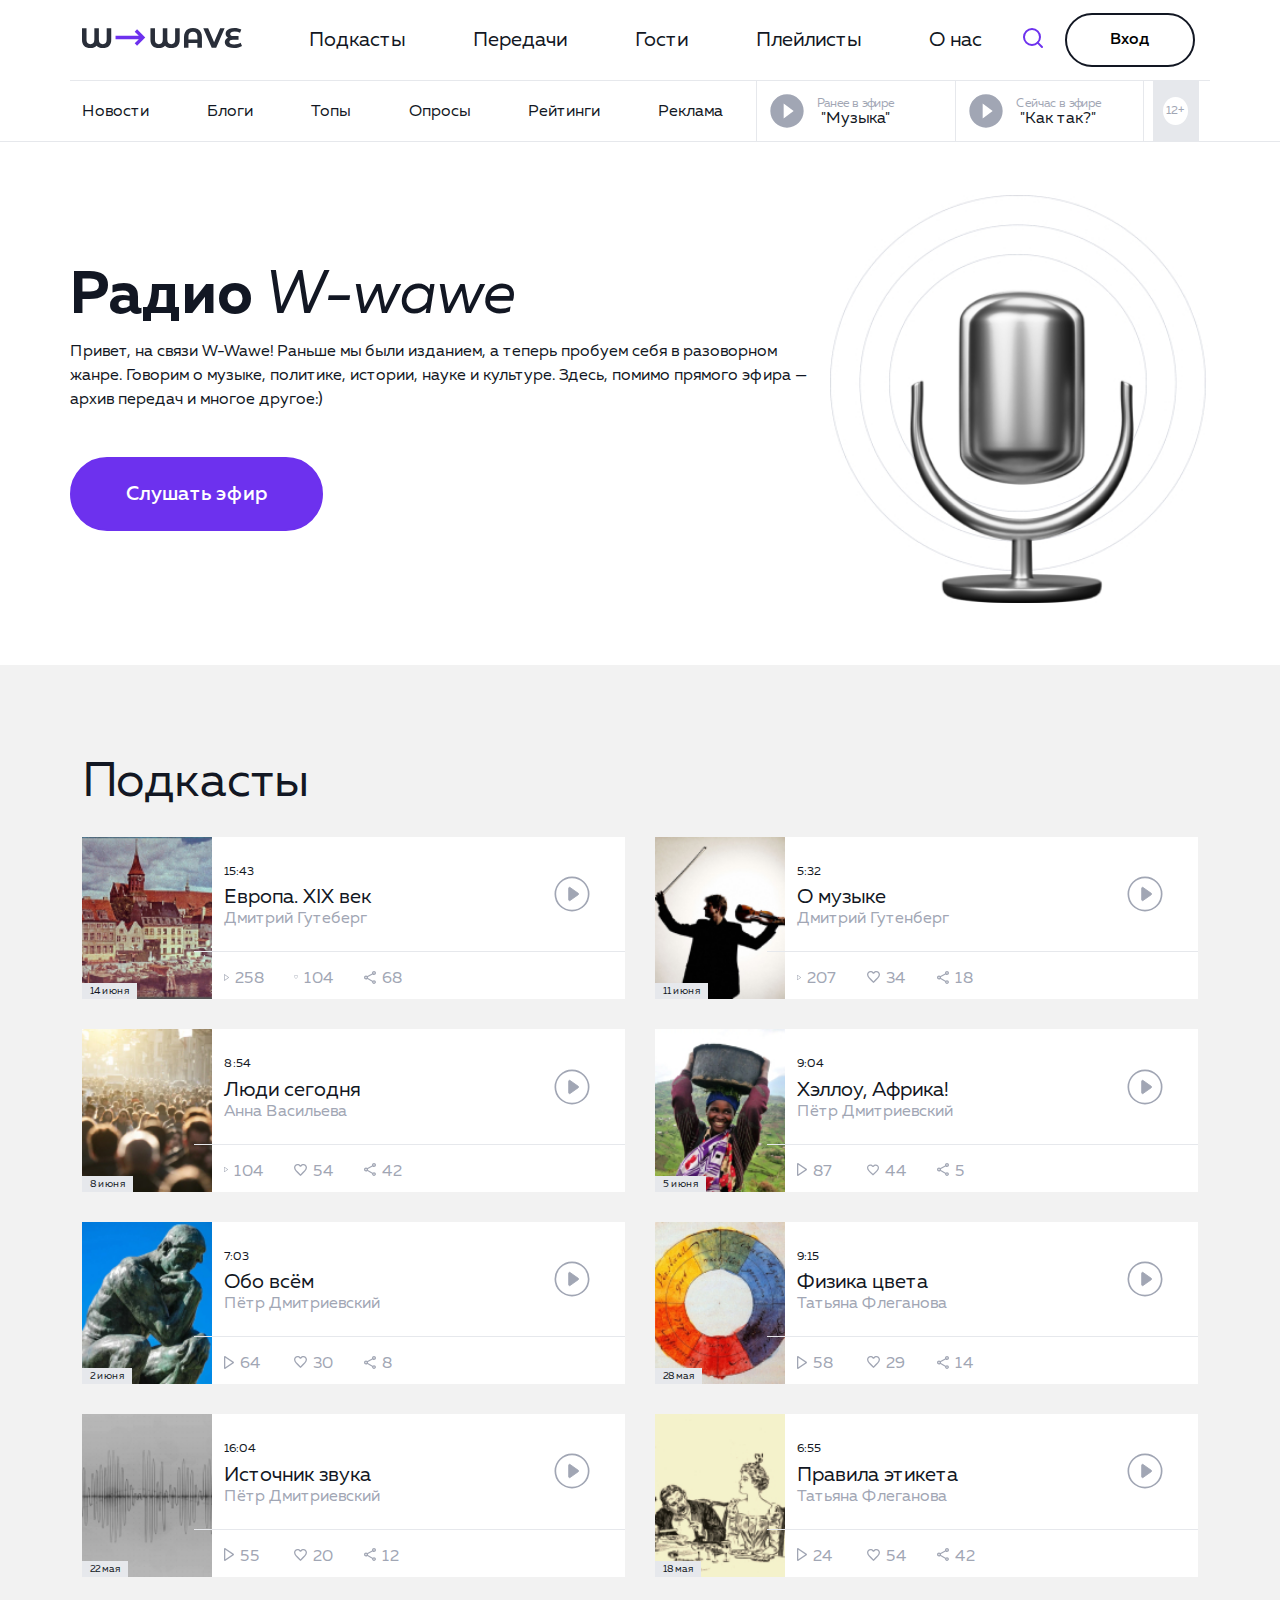
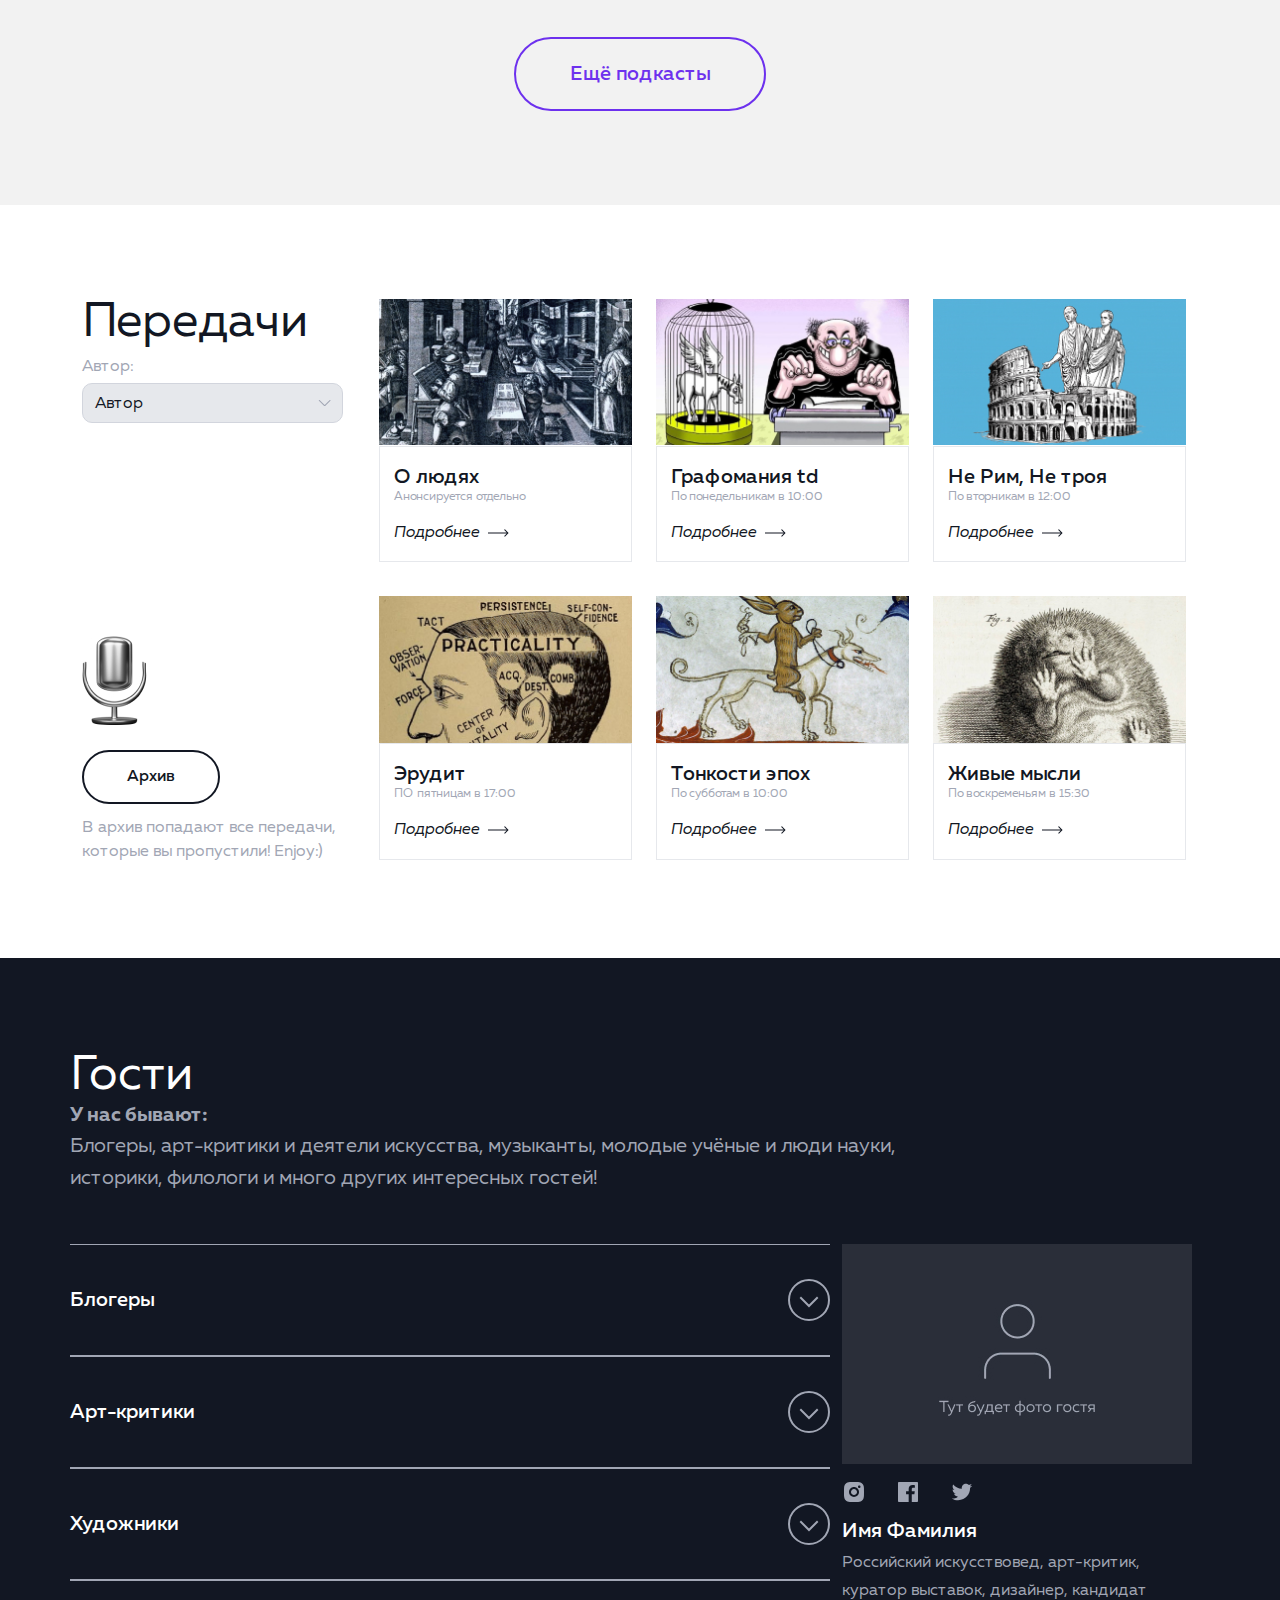
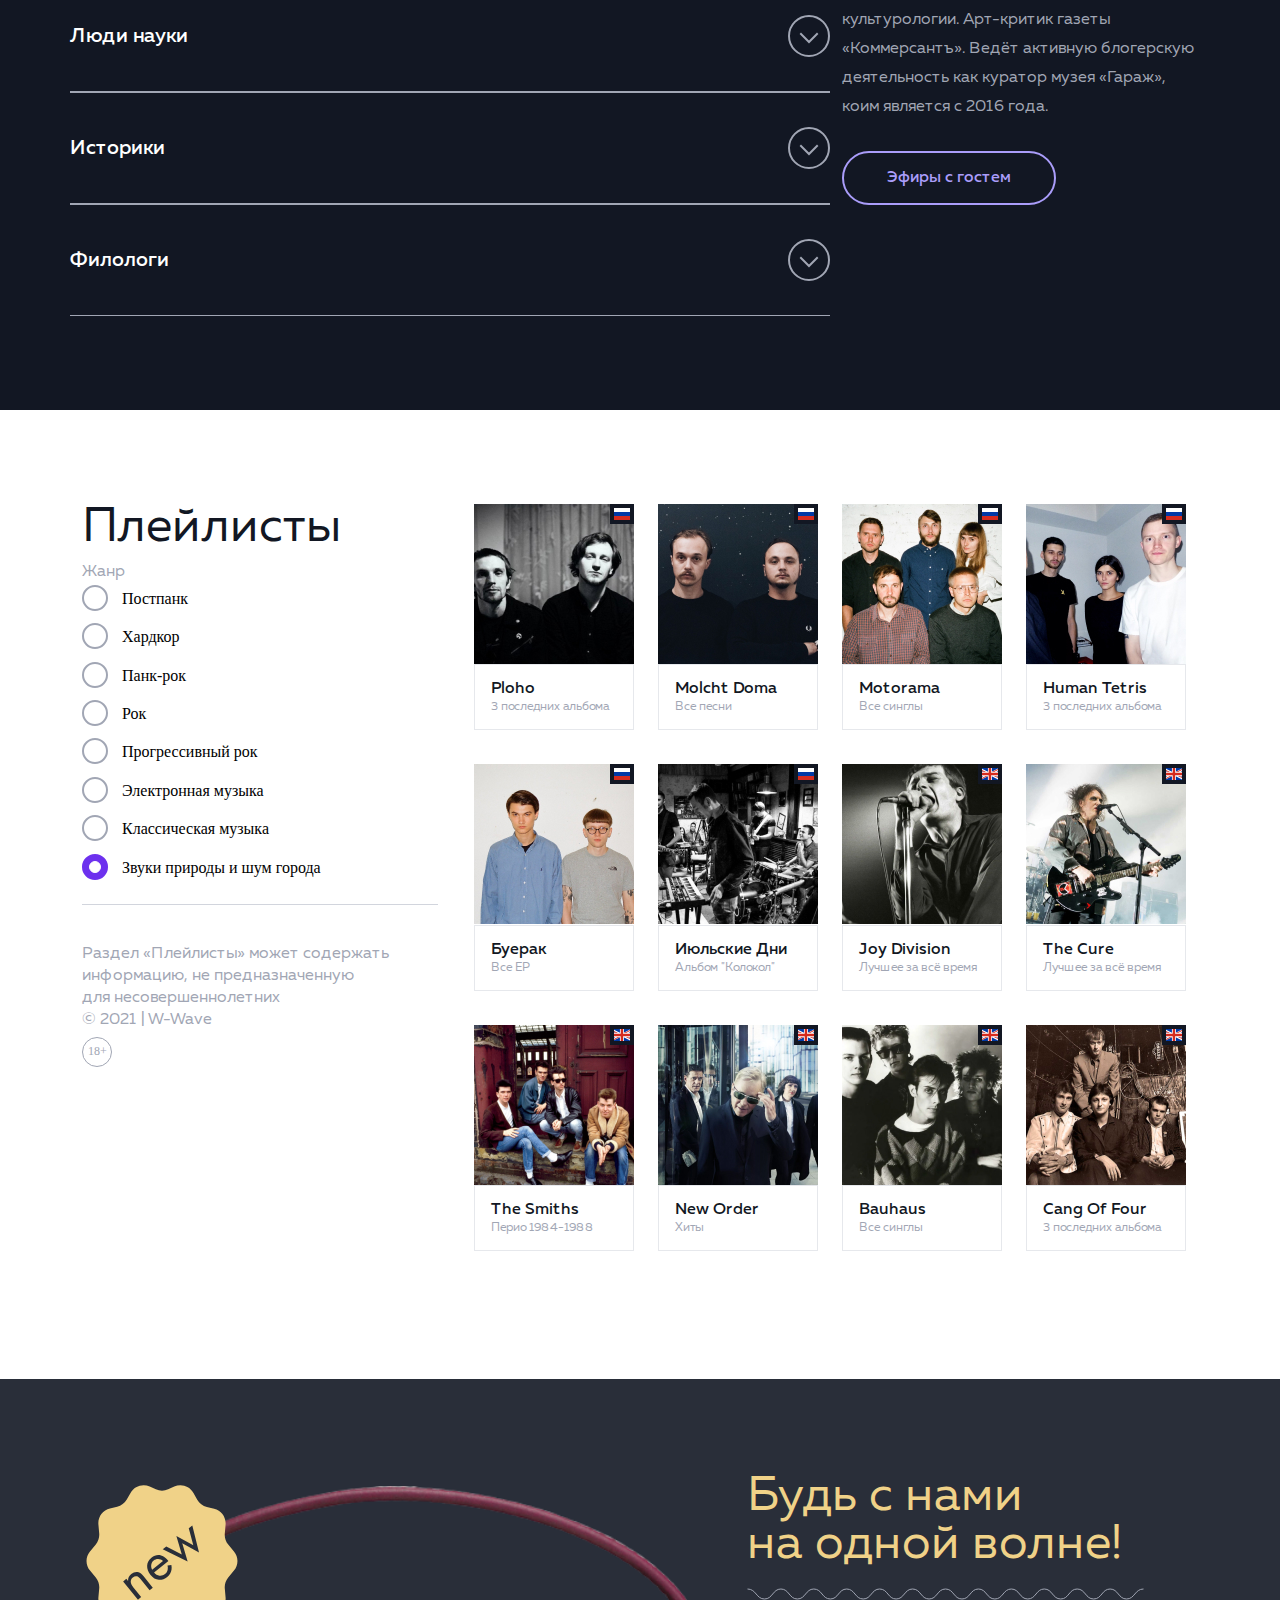
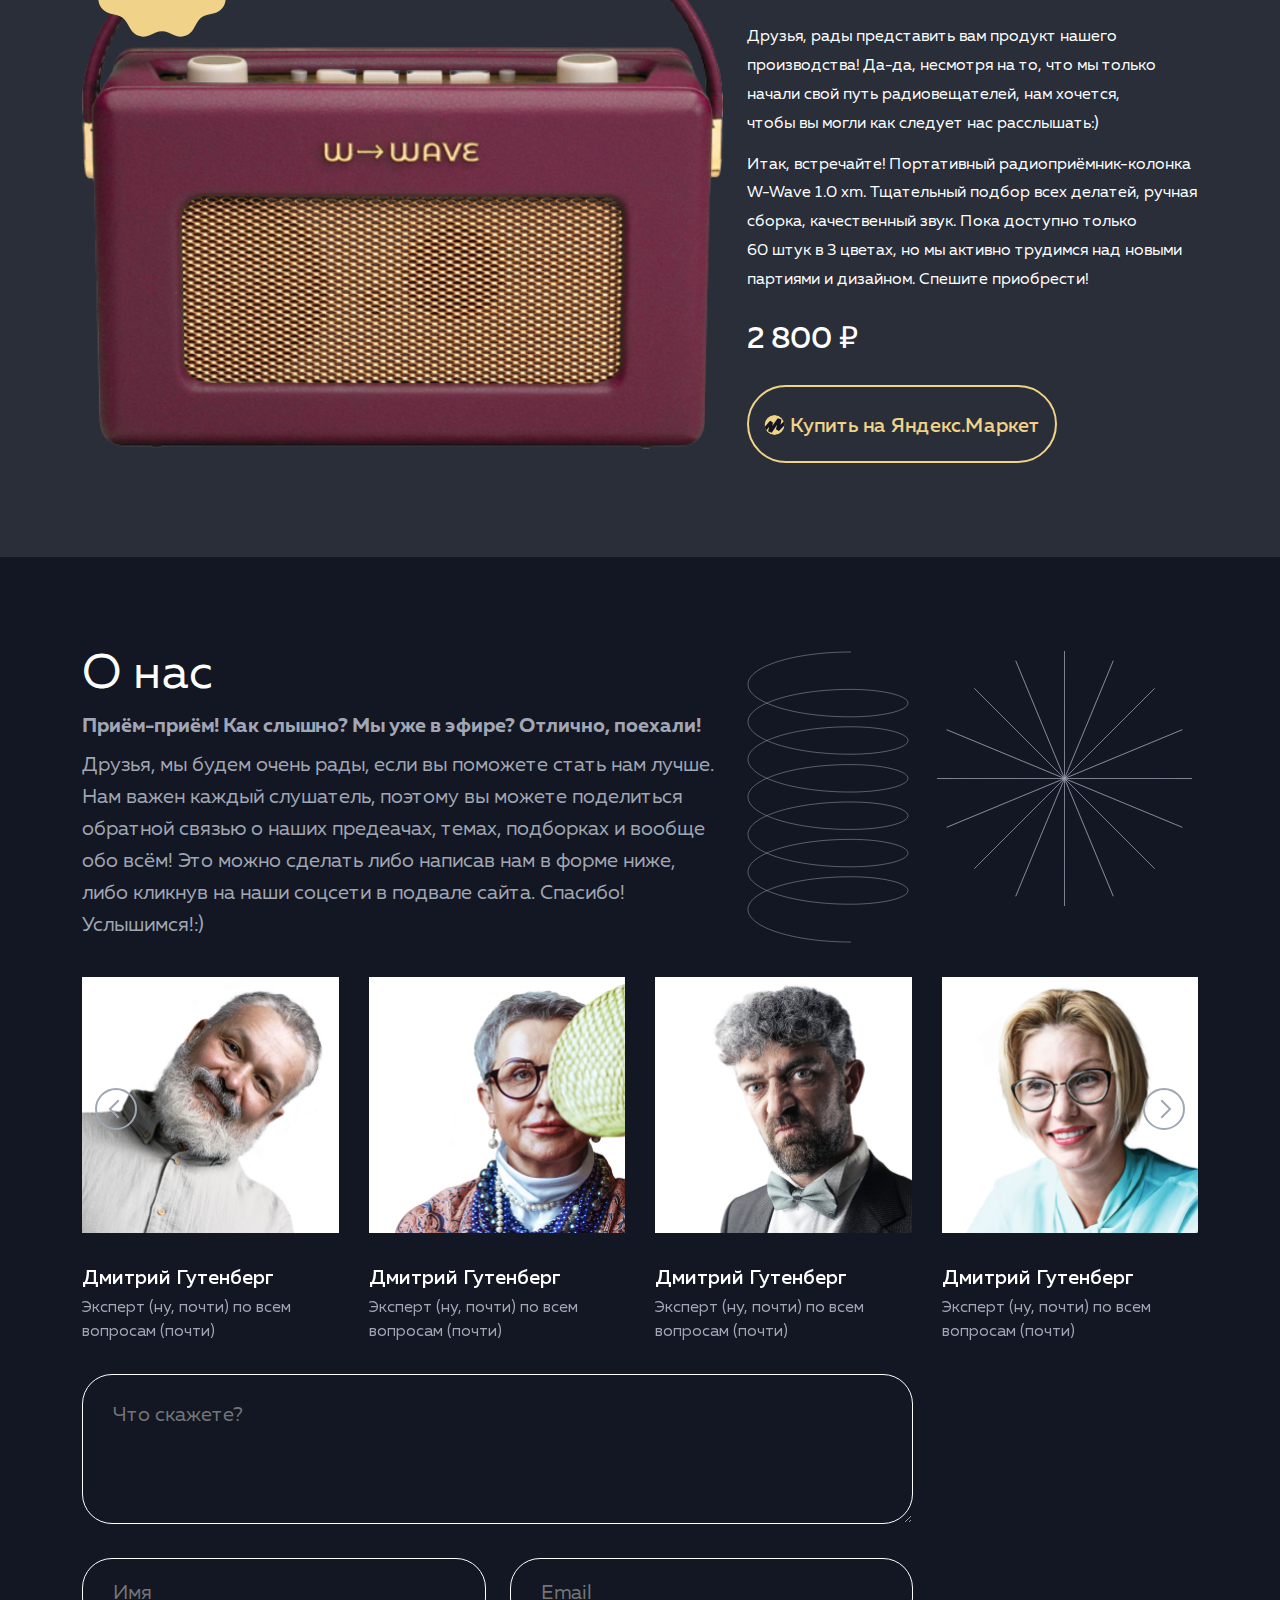
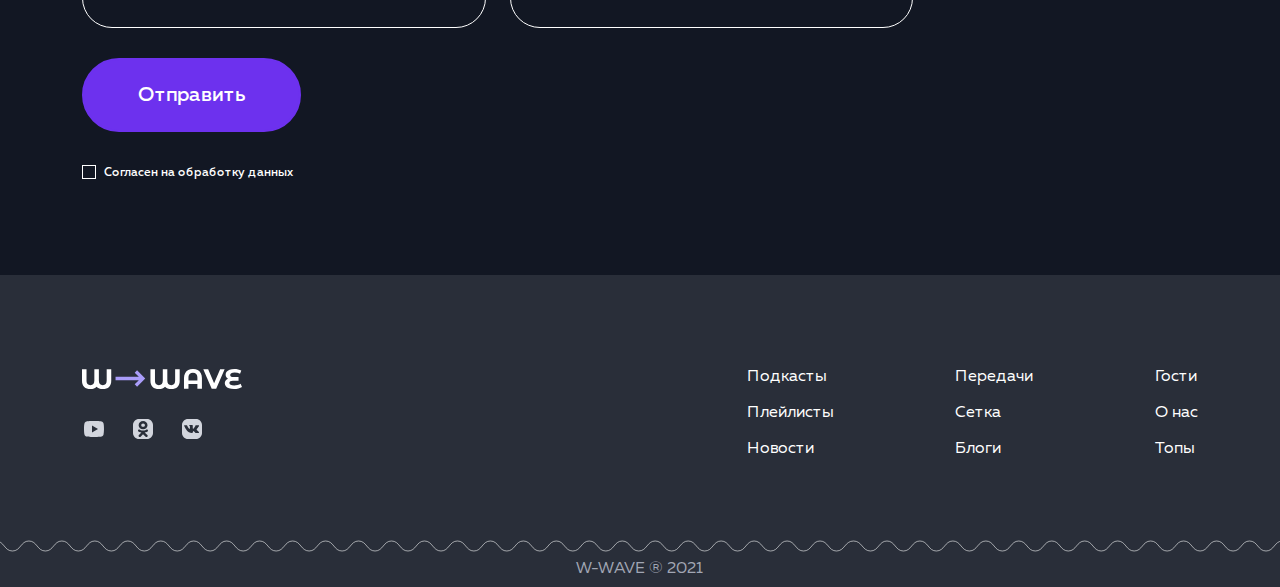
==== commit 5fb14ffa: "fixing css and adding js properties" ====
--- a/index.html
+++ b/index.html
@@ -6,9 +6,19 @@
     <meta name="viewport" content="width=device-width, initial-scale=1.0" />
     <title>wave</title>
     <link rel="stylesheet" href="css/normalize.css" />
+
     <link rel="stylesheet" href="css/bootstrap-grid.min.css" />
+
+    <link rel="stylesheet" href="css/choices.min.css" />
+
+    <link rel="stylesheet" href="libs/accordion.min.css" />
+
     <link rel="stylesheet" href="css/style.css" />
     <link rel="stylesheet" href="css/media.css" />
+    <link
+      rel="stylesheet"
+      href="https://cdn.jsdelivr.net/npm/swiper@8/swiper-bundle.min.css"
+    />
     <link rel="icon" href="img/favicon.svg" type="image/svg" />
   </head>
   <body>
@@ -101,7 +111,148 @@
                     </svg>
                   </button>
                 </div>
+
                 <button class="btn__reset header__btn__enter">Вход</button>
+                <div class="enter">
+                  <h1 class="enter__title">Вход</h1>
+                  <p class="enter__descr">
+                    Если у вас ещё нет аккаунта,&nbsp;
+                    <a class="registrantion" href="#">зарегестрируйтесь</a>
+                  </p>
+
+                  <div class="close">
+                    <button class="close__btn btn__reset">
+                      <svg
+                        width="42"
+                        height="42"
+                        viewBox="0 0 42 42"
+                        fill="none"
+                        xmlns="http://www.w3.org/2000/svg"
+                      >
+                        <circle
+                          cx="21"
+                          cy="21"
+                          r="19.5"
+                          stroke=""
+                          stroke-width="3"
+                        />
+                        <path
+                          d="M29.6777 12L12 29.6777M29.6777 29.6777L12 12"
+                          stroke=""
+                          stroke-width="3"
+                        />
+                      </svg>
+                    </button>
+                  </div>
+
+                  <form
+                    action="https://postman-echo.com/post"
+                    class="form form__enter flex"
+                    method="POST"
+                  >
+                    <input
+                      class="form-input-enter"
+                      type="text"
+                      name="login"
+                      placeholder="Логин"
+                      required
+                      aria-label="Введите логин"
+                      data-validate-field="name"
+                      data-validate-field="name"
+                    />
+                    <input
+                      class="form-input-enter"
+                      type="password"
+                      name="text"
+                      placeholder="Пароль"
+                      required
+                      aria-label="Введите пароль"
+                      data-validate-field="password"
+                    />
+                    <button class="btn__reset flex btn__form__enter">
+                      Войти
+                    </button>
+                  </form>
+                  <div class="block__enter__social__link">
+                    <p class="enter__social__link__descr">Войти с помощью:</p>
+                    <ul class="list__reset list__enter flex">
+                      <li class="item__enter">
+                        <a href="#" class="enter__social__link__item"
+                          ><svg
+                            class="facebook"
+                            width="40"
+                            height="40"
+                            viewBox="0 0 40 40"
+                            fill="none"
+                            xmlns="http://www.w3.org/2000/svg"
+                          >
+                            <g clip-path="url(#clip0_24531_5473)">
+                              <path
+                                d="M26.3 36.6667V23.7667H30.6204L31.2667 18.7519H26.3V15.5519C26.3 14.1 26.7037 13.1093 28.7852 13.1093H31.4408V8.62408C30.1552 8.48769 28.8632 8.42154 27.5704 8.42594C23.7426 8.42594 21.1223 10.763 21.1223 15.0556V18.7519H16.7926V23.7667H21.1223V36.6667H5.18523C4.69408 36.6667 4.22306 36.4716 3.87577 36.1243C3.52848 35.777 3.33337 35.306 3.33337 34.8148V5.1852C3.33337 4.69405 3.52848 4.22303 3.87577 3.87574C4.22306 3.52845 4.69408 3.33334 5.18523 3.33334H34.8149C35.306 3.33334 35.777 3.52845 36.1243 3.87574C36.4716 4.22303 36.6667 4.69405 36.6667 5.1852V34.8148C36.6667 35.306 36.4716 35.777 36.1243 36.1243C35.777 36.4716 35.306 36.6667 34.8149 36.6667H26.3Z"
+                                fill=""
+                              />
+                            </g>
+                            <defs>
+                              <clipPath id="clip0_24531_5473">
+                                <rect width="40" height="40" fill="" />
+                              </clipPath>
+                            </defs>
+                          </svg>
+                        </a>
+                      </li>
+                      <li class="item__enter">
+                        <a href="#" class="enter__social__link__item"
+                          ><svg
+                            class="vk"
+                            width="40"
+                            height="40"
+                            viewBox="0 0 40 40"
+                            fill="none"
+                            xmlns="http://www.w3.org/2000/svg"
+                          >
+                            <rect
+                              x="3"
+                              y="3"
+                              width="33.33"
+                              height="33.33"
+                              rx="2"
+                              fill=""
+                            />
+                            <path
+                              d="M20.7487 26.332H19.3854C19.3854 26.332 16.3772 26.5131 13.7277 23.7545C10.8383 20.7461 8.28686 14.7765 8.28686 14.7765C8.28686 14.7765 8.13973 14.3853 8.29964 14.1959C8.47938 13.9831 8.96857 13.9695 8.96857 13.9695L12.2278 13.9482C12.2278 13.9482 12.5349 13.9994 12.7547 14.1608C12.9359 14.294 13.0373 14.543 13.0373 14.543C13.0373 14.543 13.5641 15.8752 14.2617 17.0804C15.6233 19.4331 16.2575 19.9477 16.7198 19.6957C17.3934 19.3283 17.1914 16.3698 17.1914 16.3698C17.1914 16.3698 17.2037 15.296 16.8522 14.8177C16.58 14.4475 16.0667 14.3391 15.84 14.3089C15.6566 14.2844 15.9576 13.8587 16.3478 13.6676C16.9343 13.3803 17.9699 13.3641 19.1938 13.3765C20.1473 13.3863 20.4219 13.4458 20.7946 13.5357C21.6597 13.7446 21.6327 14.4138 21.5745 15.8578L21.5745 15.8579C21.5571 16.2893 21.537 16.7899 21.537 17.3681C21.537 17.4983 21.5332 17.6371 21.5293 17.7798V17.7799C21.509 18.5193 21.4858 19.3656 21.9726 19.6802C22.2223 19.8415 22.8331 19.7042 24.3603 17.111C25.084 15.8819 25.627 14.4368 25.627 14.4368C25.627 14.4368 25.7453 14.1791 25.9297 14.0688C26.1181 13.9561 26.3726 13.9907 26.3726 13.9907L29.8023 13.9695C29.8023 13.9695 30.8329 13.8466 30.9997 14.3118C31.1747 14.8001 30.6146 15.9402 29.2135 17.8077C27.8827 19.5813 27.236 20.2332 27.2968 20.8106C27.3401 21.2221 27.7429 21.5959 28.5137 22.311L28.5668 22.3603C30.2548 23.9272 30.7051 24.7501 30.8121 24.9456C30.8207 24.9615 30.8271 24.9732 30.8318 24.9809C31.5873 26.2337 29.9939 26.332 29.9939 26.332L26.9477 26.3746C26.9477 26.3746 26.2931 26.5041 25.4317 25.9125C24.9813 25.6033 24.5409 25.0985 24.1214 24.6174L24.1214 24.6174C23.4798 23.8818 22.8868 23.2019 22.3806 23.3624C21.5317 23.6319 21.5583 25.4613 21.5583 25.4613C21.5583 25.4613 21.5645 25.852 21.371 26.0601C21.1605 26.2866 20.7487 26.332 20.7487 26.332Z"
+                              fill=""
+                            />
+                          </svg>
+                        </a>
+                      </li>
+                      <li class="item__enter">
+                        <a href="#" class="enter__social__link__item"
+                          ><svg
+                            class="google"
+                            width="40"
+                            height="40"
+                            viewBox="0 0 40 40"
+                            fill="none"
+                            xmlns="http://www.w3.org/2000/svg"
+                          >
+                            <rect
+                              x="3"
+                              y="3"
+                              width="33.33"
+                              height="33.33"
+                              rx="2"
+                              fill=""
+                            />
+                            <path
+                              d="M23.9403 14.9923C23.1517 14.2694 21.7687 13.4043 19.7183 13.4043C16.8309 13.4043 14.3802 15.2649 13.4945 17.8364C13.2761 18.5001 13.1427 19.2111 13.1427 19.9459C13.1427 20.6806 13.2761 21.3917 13.5066 22.0553C14.3802 24.6269 16.8309 26.4874 19.7183 26.4874C21.344 26.4874 22.5815 26.0489 23.5036 25.4208C24.9595 24.4254 25.6146 22.9441 25.7359 21.9605H19.7183V18.0024H29.9701C30.1277 18.666 30.2006 19.3059 30.2006 20.1829C30.2006 23.4299 29.0116 26.1675 26.9491 28.028C25.1414 29.6634 22.6664 30.6115 19.7183 30.6115C15.4477 30.6115 11.7595 28.2176 9.96398 24.7335C9.22395 23.2877 8.79932 21.6642 8.79932 19.9459C8.79932 18.2275 9.22395 16.604 9.96398 15.1582C11.7595 11.6741 15.4477 9.28027 19.7183 9.28027C22.6664 9.28027 25.1293 10.335 27.0219 12.0533L23.9403 14.9923Z"
+                              fill=""
+                            />
+                          </svg>
+                        </a>
+                      </li>
+                    </ul>
+                  </div>
+                </div>
               </div>
             </div>
           </div>
@@ -1306,11 +1457,280 @@
                 </div>
               </div>
             </li>
+            <li class="col-6 podcast__item" tabindex="9">
+              <time class="podcast__day__time">18 мая</time>
+              <div class="podcast__item__block">
+                <div class="podcast__block flex">
+                  <article class="podcast__block__descr">
+                    <time class="podcast__time">6:55</time>
+                    <h3 class="podcast__song__title">Правила этикета</h3>
+                    <p class="podcast__perform">Татьяна Флеганова</p>
+                  </article>
+                  <button class="btn__reset btn__play">
+                    <svg
+                      class="play"
+                      width="48"
+                      height="48"
+                      viewBox="0 0 48 48"
+                      fill=""
+                      xmlns="http://www.w3.org/2000/svg"
+                    >
+                      <circle
+                        cx="24"
+                        cy="24"
+                        r="20"
+                        stroke=""
+                        stroke-width="2"
+                      />
+                      <path
+                        class="svg-play"
+                        d="M21.6924 31.7965L31.5716 24.7996C32.1428 24.3998 32.1428 23.6002 31.5716 23.2004L21.6924 16.2035C20.9943 15.7037 20 16.1835 20 17.0031V30.9969C20 31.8165 20.9943 32.2963 21.6924 31.7965Z"
+                        fill=""
+                      />
+                      <rect
+                        class="svg-pause"
+                        width="2"
+                        height="18"
+                        rx="1"
+                        fill=""
+                      />
+                      <rect
+                        class="svg-pause"
+                        x="8"
+                        width="2"
+                        height="18"
+                        rx="1"
+                        fill=""
+                      />
+                    </svg>
+                  </button>
+                </div>
+                <div class="podcast__block__like">
+                  <ul class="list__reset like__list flex">
+                    <li class="like__item">
+                      <button class="btn__reset like__btn flex">
+                        <svg
+                          width="10"
+                          height="13"
+                          viewBox="0 0 10 13"
+                          fill=""
+                          xmlns="http://www.w3.org/2000/svg"
+                        >
+                          <path
+                            class="like_negative"
+                            fill-rule="evenodd"
+                            clip-rule="evenodd"
+                            d="M1.3 11.331L8.29606 6.5L1.3 1.66897V11.331ZM0.666238 1.23131L0.669532 1.23361L0.666238 1.23131ZM1.41031 12.8347L9.64301 7.14971C10.119 6.82485 10.119 6.17514 9.64301 5.85029L1.41031 0.165315C0.828559 -0.240754 0 0.149072 0 0.815026V12.185C0 12.8509 0.828559 13.2408 1.41031 12.8347Z"
+                            fill=""
+                          />
+                          <rect
+                            class="like_active"
+                            width="2"
+                            height="8"
+                            rx="1"
+                            fill=""
+                          />
+                          <rect
+                            class="like_active"
+                            x="4"
+                            width="2"
+                            height="8"
+                            rx="1"
+                            fill=""
+                          />
+                        </svg>
+                        24
+                      </button>
+                    </li>
+                    <li class="like__item">
+                      <button class="btn__reset like__btn flex">
+                        <svg
+                          width="13"
+                          height="12"
+                          viewBox="0 0 13 12"
+                          fill=""
+                          xmlns="http://www.w3.org/2000/svg"
+                        >
+                          <path
+                            class="like_active"
+                            d="M6.5 12L5.5575 11.1368C2.21 8.08283 0 6.06866 0 3.59673C0 1.58256 1.573 0 3.575 0C4.706 0 5.7915 0.5297 6.5 1.36676C7.2085 0.5297 8.294 0 9.425 0C11.427 0 13 1.58256 13 3.59673C13 6.06866 10.79 8.08283 7.4425 11.1433L6.5 12Z"
+                            fill=""
+                          />
+                          <path
+                            class="like_negative"
+                            d="M9.425 0C8.294 0 7.2085 0.5297 6.5 1.36676C5.7915 0.5297 4.706 0 3.575 0C1.573 0 0 1.58256 0 3.59673C0 6.06866 2.21 8.08283 5.5575 11.1433L6.5 12L7.4425 11.1368C10.79 8.08283 13 6.06866 13 3.59673C13 1.58256 11.427 0 9.425 0ZM6.565 10.1689L6.5 10.2343L6.435 10.1689C3.341 7.35041 1.3 5.48665 1.3 3.59673C1.3 2.28883 2.275 1.3079 3.575 1.3079C4.576 1.3079 5.551 1.95531 5.8955 2.85123H7.111C7.449 1.95531 8.424 1.3079 9.425 1.3079C10.725 1.3079 11.7 2.28883 11.7 3.59673C11.7 5.48665 9.659 7.35041 6.565 10.1689Z"
+                            fill=""
+                          />
+                        </svg>
+                        54
+                      </button>
+                    </li>
+                    <li class="like__item">
+                      <button class="btn__reset like__btn flex">
+                        <svg
+                          width="12"
+                          height="13"
+                          viewBox="0 0 12 13"
+                          fill=""
+                          xmlns="http://www.w3.org/2000/svg"
+                        >
+                          <path
+                            class="like_negative"
+                            d="M10 9.18876C9.49333 9.18876 9.04 9.38454 8.69333 9.69127L3.94 6.98293C3.97333 6.83283 4 6.68273 4 6.5261C4 6.36948 3.97333 6.21938 3.94 6.06928L8.64 3.38705C9 3.71335 9.47333 3.91566 10 3.91566C11.1067 3.91566 12 3.04116 12 1.95783C12 0.874498 11.1067 0 10 0C8.89333 0 8 0.874498 8 1.95783C8 2.11446 8.02667 2.26456 8.06 2.41466L3.36 5.09689C3 4.77058 2.52667 4.56827 2 4.56827C0.893333 4.56827 0 5.44277 0 6.5261C0 7.60944 0.893333 8.48394 2 8.48394C2.52667 8.48394 3 8.28163 3.36 7.95532L8.10667 10.6702C8.07333 10.8072 8.05333 10.9508 8.05333 11.0944C8.05333 12.1451 8.92667 13 10 13C11.0733 13 11.9467 12.1451 11.9467 11.0944C11.9467 10.0437 11.0733 9.18876 10 9.18876ZM10 1.30522C10.3667 1.30522 10.6667 1.5989 10.6667 1.95783C10.6667 2.31677 10.3667 2.61044 10 2.61044C9.63333 2.61044 9.33333 2.31677 9.33333 1.95783C9.33333 1.5989 9.63333 1.30522 10 1.30522ZM2 7.17871C1.63333 7.17871 1.33333 6.88504 1.33333 6.5261C1.33333 6.16717 1.63333 5.87349 2 5.87349C2.36667 5.87349 2.66667 6.16717 2.66667 6.5261C2.66667 6.88504 2.36667 7.17871 2 7.17871ZM10 11.76C9.63333 11.76 9.33333 11.4664 9.33333 11.1074C9.33333 10.7485 9.63333 10.4548 10 10.4548C10.3667 10.4548 10.6667 10.7485 10.6667 11.1074C10.6667 11.4664 10.3667 11.76 10 11.76Z"
+                            fill=""
+                          />
+                          <path
+                            class="like_active"
+                            d="M10 9.18876C9.49333 9.18876 9.04 9.38454 8.69333 9.69127L3.94 6.98293C3.97333 6.83283 4 6.68273 4 6.5261C4 6.36948 3.97333 6.21938 3.94 6.06928L8.64 3.38705C9 3.71335 9.47333 3.91566 10 3.91566C11.1067 3.91566 12 3.04116 12 1.95783C12 0.874498 11.1067 0 10 0C8.89333 0 8 0.874498 8 1.95783C8 2.11446 8.02667 2.26456 8.06 2.41466L3.36 5.09689C3 4.77058 2.52667 4.56827 2 4.56827C0.893333 4.56827 0 5.44277 0 6.5261C0 7.60944 0.893333 8.48394 2 8.48394C2.52667 8.48394 3 8.28163 3.36 7.95532L8.10667 10.6702C8.07333 10.8072 8.05333 10.9508 8.05333 11.0944C8.05333 12.1451 8.92667 13 10 13C11.0733 13 11.9467 12.1451 11.9467 11.0944C11.9467 10.0437 11.0733 9.18876 10 9.18876Z"
+                            fill=""
+                          />
+                        </svg>
+                        42
+                      </button>
+                    </li>
+                  </ul>
+                </div>
+              </div>
+            </li>
+            <li class="col-6 podcast__item" tabindex="10">
+              <time class="podcast__day__time">18 мая</time>
+              <div class="podcast__item__block">
+                <div class="podcast__block flex">
+                  <article class="podcast__block__descr">
+                    <time class="podcast__time">6:55</time>
+                    <h3 class="podcast__song__title">Правила этикета</h3>
+                    <p class="podcast__perform">Татьяна Флеганова</p>
+                  </article>
+                  <button class="btn__reset btn__play">
+                    <svg
+                      class="play"
+                      width="48"
+                      height="48"
+                      viewBox="0 0 48 48"
+                      fill=""
+                      xmlns="http://www.w3.org/2000/svg"
+                    >
+                      <circle
+                        cx="24"
+                        cy="24"
+                        r="20"
+                        stroke=""
+                        stroke-width="2"
+                      />
+                      <path
+                        class="svg-play"
+                        d="M21.6924 31.7965L31.5716 24.7996C32.1428 24.3998 32.1428 23.6002 31.5716 23.2004L21.6924 16.2035C20.9943 15.7037 20 16.1835 20 17.0031V30.9969C20 31.8165 20.9943 32.2963 21.6924 31.7965Z"
+                        fill=""
+                      />
+                      <rect
+                        class="svg-pause"
+                        width="2"
+                        height="18"
+                        rx="1"
+                        fill=""
+                      />
+                      <rect
+                        class="svg-pause"
+                        x="8"
+                        width="2"
+                        height="18"
+                        rx="1"
+                        fill=""
+                      />
+                    </svg>
+                  </button>
+                </div>
+                <div class="podcast__block__like">
+                  <ul class="list__reset like__list flex">
+                    <li class="like__item">
+                      <button class="btn__reset like__btn flex">
+                        <svg
+                          width="10"
+                          height="13"
+                          viewBox="0 0 10 13"
+                          fill=""
+                          xmlns="http://www.w3.org/2000/svg"
+                        >
+                          <path
+                            class="like_negative"
+                            fill-rule="evenodd"
+                            clip-rule="evenodd"
+                            d="M1.3 11.331L8.29606 6.5L1.3 1.66897V11.331ZM0.666238 1.23131L0.669532 1.23361L0.666238 1.23131ZM1.41031 12.8347L9.64301 7.14971C10.119 6.82485 10.119 6.17514 9.64301 5.85029L1.41031 0.165315C0.828559 -0.240754 0 0.149072 0 0.815026V12.185C0 12.8509 0.828559 13.2408 1.41031 12.8347Z"
+                            fill=""
+                          />
+                          <rect
+                            class="like_active"
+                            width="2"
+                            height="8"
+                            rx="1"
+                            fill=""
+                          />
+                          <rect
+                            class="like_active"
+                            x="4"
+                            width="2"
+                            height="8"
+                            rx="1"
+                            fill=""
+                          />
+                        </svg>
+                        24
+                      </button>
+                    </li>
+                    <li class="like__item">
+                      <button class="btn__reset like__btn flex">
+                        <svg
+                          width="13"
+                          height="12"
+                          viewBox="0 0 13 12"
+                          fill=""
+                          xmlns="http://www.w3.org/2000/svg"
+                        >
+                          <path
+                            class="like_active"
+                            d="M6.5 12L5.5575 11.1368C2.21 8.08283 0 6.06866 0 3.59673C0 1.58256 1.573 0 3.575 0C4.706 0 5.7915 0.5297 6.5 1.36676C7.2085 0.5297 8.294 0 9.425 0C11.427 0 13 1.58256 13 3.59673C13 6.06866 10.79 8.08283 7.4425 11.1433L6.5 12Z"
+                            fill=""
+                          />
+                          <path
+                            class="like_negative"
+                            d="M9.425 0C8.294 0 7.2085 0.5297 6.5 1.36676C5.7915 0.5297 4.706 0 3.575 0C1.573 0 0 1.58256 0 3.59673C0 6.06866 2.21 8.08283 5.5575 11.1433L6.5 12L7.4425 11.1368C10.79 8.08283 13 6.06866 13 3.59673C13 1.58256 11.427 0 9.425 0ZM6.565 10.1689L6.5 10.2343L6.435 10.1689C3.341 7.35041 1.3 5.48665 1.3 3.59673C1.3 2.28883 2.275 1.3079 3.575 1.3079C4.576 1.3079 5.551 1.95531 5.8955 2.85123H7.111C7.449 1.95531 8.424 1.3079 9.425 1.3079C10.725 1.3079 11.7 2.28883 11.7 3.59673C11.7 5.48665 9.659 7.35041 6.565 10.1689Z"
+                            fill=""
+                          />
+                        </svg>
+                        54
+                      </button>
+                    </li>
+                    <li class="like__item">
+                      <button class="btn__reset like__btn flex">
+                        <svg
+                          width="12"
+                          height="13"
+                          viewBox="0 0 12 13"
+                          fill=""
+                          xmlns="http://www.w3.org/2000/svg"
+                        >
+                          <path
+                            class="like_negative"
+                            d="M10 9.18876C9.49333 9.18876 9.04 9.38454 8.69333 9.69127L3.94 6.98293C3.97333 6.83283 4 6.68273 4 6.5261C4 6.36948 3.97333 6.21938 3.94 6.06928L8.64 3.38705C9 3.71335 9.47333 3.91566 10 3.91566C11.1067 3.91566 12 3.04116 12 1.95783C12 0.874498 11.1067 0 10 0C8.89333 0 8 0.874498 8 1.95783C8 2.11446 8.02667 2.26456 8.06 2.41466L3.36 5.09689C3 4.77058 2.52667 4.56827 2 4.56827C0.893333 4.56827 0 5.44277 0 6.5261C0 7.60944 0.893333 8.48394 2 8.48394C2.52667 8.48394 3 8.28163 3.36 7.95532L8.10667 10.6702C8.07333 10.8072 8.05333 10.9508 8.05333 11.0944C8.05333 12.1451 8.92667 13 10 13C11.0733 13 11.9467 12.1451 11.9467 11.0944C11.9467 10.0437 11.0733 9.18876 10 9.18876ZM10 1.30522C10.3667 1.30522 10.6667 1.5989 10.6667 1.95783C10.6667 2.31677 10.3667 2.61044 10 2.61044C9.63333 2.61044 9.33333 2.31677 9.33333 1.95783C9.33333 1.5989 9.63333 1.30522 10 1.30522ZM2 7.17871C1.63333 7.17871 1.33333 6.88504 1.33333 6.5261C1.33333 6.16717 1.63333 5.87349 2 5.87349C2.36667 5.87349 2.66667 6.16717 2.66667 6.5261C2.66667 6.88504 2.36667 7.17871 2 7.17871ZM10 11.76C9.63333 11.76 9.33333 11.4664 9.33333 11.1074C9.33333 10.7485 9.63333 10.4548 10 10.4548C10.3667 10.4548 10.6667 10.7485 10.6667 11.1074C10.6667 11.4664 10.3667 11.76 10 11.76Z"
+                            fill=""
+                          />
+                          <path
+                            class="like_active"
+                            d="M10 9.18876C9.49333 9.18876 9.04 9.38454 8.69333 9.69127L3.94 6.98293C3.97333 6.83283 4 6.68273 4 6.5261C4 6.36948 3.97333 6.21938 3.94 6.06928L8.64 3.38705C9 3.71335 9.47333 3.91566 10 3.91566C11.1067 3.91566 12 3.04116 12 1.95783C12 0.874498 11.1067 0 10 0C8.89333 0 8 0.874498 8 1.95783C8 2.11446 8.02667 2.26456 8.06 2.41466L3.36 5.09689C3 4.77058 2.52667 4.56827 2 4.56827C0.893333 4.56827 0 5.44277 0 6.5261C0 7.60944 0.893333 8.48394 2 8.48394C2.52667 8.48394 3 8.28163 3.36 7.95532L8.10667 10.6702C8.07333 10.8072 8.05333 10.9508 8.05333 11.0944C8.05333 12.1451 8.92667 13 10 13C11.0733 13 11.9467 12.1451 11.9467 11.0944C11.9467 10.0437 11.0733 9.18876 10 9.18876Z"
+                            fill=""
+                          />
+                        </svg>
+                        42
+                      </button>
+                    </li>
+                  </ul>
+                </div>
+              </div>
+            </li>
           </ul>
-          <div class="row">
-            <div class="col-12 podcast__btn__block">
-              <button class="btn__reset podcast__btn">Ещё подкасты</button>
-            </div>
+
+          <div class="podcast__btn__block">
+            <button class="btn__reset podcast__btn">Ещё подкасты</button>
           </div>
         </div>
       </section>
@@ -1524,13 +1944,98 @@
             </p>
           </div>
           <div class="row accordion__block">
-            <ul class="col-8 accordion__list list__reset">
+            <ul class="col-8 accordion-list list__reset">
               <li class="accordion__item accordion">
                 <button
                   class="accordion__control btn btn__reset more__info flex guest__btn"
                 >
                   Блогеры
                   <svg
+                    class="accordion__btn"
+                    width="42"
+                    height="42"
+                    viewBox="0 0 42 42"
+                    fill="none"
+                    xmlns="http://www.w3.org/2000/svg"
+                  >
+                    <circle cx="21" cy="21" r="20" stroke="" stroke-width="2" />
+                    <path
+                      d="M13 19L21 27L29 19"
+                      stroke=""
+                      stroke-width="2"
+                      stroke-linecap="square"
+                    />
+                  </svg>
+                </button>
+
+                <div class="accordion__content">
+                  <ul class="list__reset guest__accordion__list flex">
+                    <li class="guest__accordion__item flex">
+                      <button class="btn__reset guest__accordion__btn">
+                        Имя Фамилия
+                      </button>
+                      <button class="btn__reset guest__accordion__btn">
+                        Имя Фамилия
+                      </button>
+                      <button class="btn__reset guest__accordion__btn">
+                        Имя Фамилия
+                      </button>
+                      <button class="btn__reset guest__accordion__btn">
+                        Имя Фамилия
+                      </button>
+                    </li>
+                    <li class="guest__accordion__item flex">
+                      <button class="btn__reset guest__accordion__btn">
+                        Имя Фамилия
+                      </button>
+                      <button class="btn__reset guest__accordion__btn">
+                        Имя Фамилия
+                      </button>
+                      <button class="btn__reset guest__accordion__btn">
+                        Имя Фамилия
+                      </button>
+                      <button class="btn__reset guest__accordion__btn">
+                        Имя Фамилия
+                      </button>
+                    </li>
+                    <li class="guest__accordion__item flex">
+                      <button class="btn__reset guest__accordion__btn">
+                        Имя Фамилия
+                      </button>
+                      <button class="btn__reset guest__accordion__btn">
+                        Имя Фамилия
+                      </button>
+                      <button class="btn__reset guest__accordion__btn">
+                        Имя Фамилия
+                      </button>
+                      <button class="btn__reset guest__accordion__btn">
+                        Имя Фамилия
+                      </button>
+                    </li>
+                    <li class="guest__accordion__item flex">
+                      <button class="btn__reset guest__accordion__btn">
+                        Имя Фамилия
+                      </button>
+                      <button class="btn__reset guest__accordion__btn">
+                        Имя Фамилия
+                      </button>
+                      <button class="btn__reset guest__accordion__btn">
+                        Имя Фамилия
+                      </button>
+                      <button class="btn__reset guest__accordion__btn">
+                        Имя Фамилия
+                      </button>
+                    </li>
+                  </ul>
+                </div>
+              </li>
+              <li class="accordion__item accordion">
+                <button
+                  class="accordion__control btn btn__reset more__info flex guest__btn"
+                >
+                  Арт-критики
+                  <svg
+                    class="accordion__btn"
                     width="42"
                     height="42"
                     viewBox="0 0 42 42"
@@ -1555,49 +2060,49 @@
 
                 <div class="accordion__content">
                   <ul class="list__reset guest__accordion__list flex">
-                    <li class="guest__accordion__item">
-                      <button class="btn__reset guest__accordion__btn">
-                        Имя Фамилия
-                      </button>
-                      <button class="btn__reset guest__accordion__btn">
-                        Имя Фамилия
-                      </button>
-                      <button class="btn__reset guest__accordion__btn">
-                        Имя Фамилия
-                      </button>
-                      <button class="btn__reset guest__accordion__btn">
-                        Имя Фамилия
-                      </button>
-                    </li>
-                    <li class="guest__accordion__item">
-                      <button class="btn__reset guest__accordion__btn">
-                        Имя Фамилия
-                      </button>
-                      <button class="btn__reset guest__accordion__btn">
-                        Имя Фамилия
-                      </button>
-                      <button class="btn__reset guest__accordion__btn">
-                        Имя Фамилия
-                      </button>
-                      <button class="btn__reset guest__accordion__btn">
-                        Имя Фамилия
-                      </button>
-                    </li>
-                    <li class="guest__accordion__item">
-                      <button class="btn__reset guest__accordion__btn">
-                        Имя Фамилия
-                      </button>
-                      <button class="btn__reset guest__accordion__btn">
-                        Имя Фамилия
-                      </button>
-                      <button class="btn__reset guest__accordion__btn">
-                        Имя Фамилия
-                      </button>
-                      <button class="btn__reset guest__accordion__btn">
-                        Имя Фамилия
-                      </button>
-                    </li>
-                    <li class="guest__accordion__item">
+                    <li class="guest__accordion__item flex">
+                      <button class="btn__reset guest__accordion__btn">
+                        Имя Фамилия
+                      </button>
+                      <button class="btn__reset guest__accordion__btn">
+                        Имя Фамилия
+                      </button>
+                      <button class="btn__reset guest__accordion__btn">
+                        Имя Фамилия
+                      </button>
+                      <button class="btn__reset guest__accordion__btn">
+                        Имя Фамилия
+                      </button>
+                    </li>
+                    <li class="guest__accordion__item flex">
+                      <button class="btn__reset guest__accordion__btn">
+                        Имя Фамилия
+                      </button>
+                      <button class="btn__reset guest__accordion__btn">
+                        Имя Фамилия
+                      </button>
+                      <button class="btn__reset guest__accordion__btn">
+                        Имя Фамилия
+                      </button>
+                      <button class="btn__reset guest__accordion__btn">
+                        Имя Фамилия
+                      </button>
+                    </li>
+                    <li class="guest__accordion__item flex">
+                      <button class="btn__reset guest__accordion__btn">
+                        Имя Фамилия
+                      </button>
+                      <button class="btn__reset guest__accordion__btn">
+                        Имя Фамилия
+                      </button>
+                      <button class="btn__reset guest__accordion__btn">
+                        Имя Фамилия
+                      </button>
+                      <button class="btn__reset guest__accordion__btn">
+                        Имя Фамилия
+                      </button>
+                    </li>
+                    <li class="guest__accordion__item flex">
                       <button class="btn__reset guest__accordion__btn">
                         Имя Фамилия
                       </button>
@@ -1618,8 +2123,9 @@
                 <button
                   class="accordion__control btn btn__reset more__info flex guest__btn"
                 >
-                  Арт-критики
+                  Художники
                   <svg
+                    class="accordion__btn"
                     width="42"
                     height="42"
                     viewBox="0 0 42 42"
@@ -1644,49 +2150,49 @@
 
                 <div class="accordion__content">
                   <ul class="list__reset guest__accordion__list flex">
-                    <li class="guest__accordion__item">
-                      <button class="btn__reset guest__accordion__btn">
-                        Имя Фамилия
-                      </button>
-                      <button class="btn__reset guest__accordion__btn">
-                        Имя Фамилия
-                      </button>
-                      <button class="btn__reset guest__accordion__btn">
-                        Имя Фамилия
-                      </button>
-                      <button class="btn__reset guest__accordion__btn">
-                        Имя Фамилия
-                      </button>
-                    </li>
-                    <li class="guest__accordion__item">
-                      <button class="btn__reset guest__accordion__btn">
-                        Имя Фамилия
-                      </button>
-                      <button class="btn__reset guest__accordion__btn">
-                        Имя Фамилия
-                      </button>
-                      <button class="btn__reset guest__accordion__btn">
-                        Имя Фамилия
-                      </button>
-                      <button class="btn__reset guest__accordion__btn">
-                        Имя Фамилия
-                      </button>
-                    </li>
-                    <li class="guest__accordion__item">
-                      <button class="btn__reset guest__accordion__btn">
-                        Имя Фамилия
-                      </button>
-                      <button class="btn__reset guest__accordion__btn">
-                        Имя Фамилия
-                      </button>
-                      <button class="btn__reset guest__accordion__btn">
-                        Имя Фамилия
-                      </button>
-                      <button class="btn__reset guest__accordion__btn">
-                        Имя Фамилия
-                      </button>
-                    </li>
-                    <li class="guest__accordion__item">
+                    <li class="guest__accordion__item flex">
+                      <button class="btn__reset guest__accordion__btn">
+                        Имя Фамилия
+                      </button>
+                      <button class="btn__reset guest__accordion__btn">
+                        Имя Фамилия
+                      </button>
+                      <button class="btn__reset guest__accordion__btn">
+                        Имя Фамилия
+                      </button>
+                      <button class="btn__reset guest__accordion__btn">
+                        Имя Фамилия
+                      </button>
+                    </li>
+                    <li class="guest__accordion__item flex">
+                      <button class="btn__reset guest__accordion__btn">
+                        Имя Фамилия
+                      </button>
+                      <button class="btn__reset guest__accordion__btn">
+                        Имя Фамилия
+                      </button>
+                      <button class="btn__reset guest__accordion__btn">
+                        Имя Фамилия
+                      </button>
+                      <button class="btn__reset guest__accordion__btn">
+                        Имя Фамилия
+                      </button>
+                    </li>
+                    <li class="guest__accordion__item flex">
+                      <button class="btn__reset guest__accordion__btn">
+                        Имя Фамилия
+                      </button>
+                      <button class="btn__reset guest__accordion__btn">
+                        Имя Фамилия
+                      </button>
+                      <button class="btn__reset guest__accordion__btn">
+                        Имя Фамилия
+                      </button>
+                      <button class="btn__reset guest__accordion__btn">
+                        Имя Фамилия
+                      </button>
+                    </li>
+                    <li class="guest__accordion__item flex">
                       <button class="btn__reset guest__accordion__btn">
                         Имя Фамилия
                       </button>
@@ -1707,8 +2213,9 @@
                 <button
                   class="accordion__control btn btn__reset more__info flex guest__btn"
                 >
-                  Художники
+                  Люди науки
                   <svg
+                    class="accordion__btn"
                     width="42"
                     height="42"
                     viewBox="0 0 42 42"
@@ -1733,49 +2240,49 @@
 
                 <div class="accordion__content">
                   <ul class="list__reset guest__accordion__list flex">
-                    <li class="guest__accordion__item">
-                      <button class="btn__reset guest__accordion__btn">
-                        Имя Фамилия
-                      </button>
-                      <button class="btn__reset guest__accordion__btn">
-                        Имя Фамилия
-                      </button>
-                      <button class="btn__reset guest__accordion__btn">
-                        Имя Фамилия
-                      </button>
-                      <button class="btn__reset guest__accordion__btn">
-                        Имя Фамилия
-                      </button>
-                    </li>
-                    <li class="guest__accordion__item">
-                      <button class="btn__reset guest__accordion__btn">
-                        Имя Фамилия
-                      </button>
-                      <button class="btn__reset guest__accordion__btn">
-                        Имя Фамилия
-                      </button>
-                      <button class="btn__reset guest__accordion__btn">
-                        Имя Фамилия
-                      </button>
-                      <button class="btn__reset guest__accordion__btn">
-                        Имя Фамилия
-                      </button>
-                    </li>
-                    <li class="guest__accordion__item">
-                      <button class="btn__reset guest__accordion__btn">
-                        Имя Фамилия
-                      </button>
-                      <button class="btn__reset guest__accordion__btn">
-                        Имя Фамилия
-                      </button>
-                      <button class="btn__reset guest__accordion__btn">
-                        Имя Фамилия
-                      </button>
-                      <button class="btn__reset guest__accordion__btn">
-                        Имя Фамилия
-                      </button>
-                    </li>
-                    <li class="guest__accordion__item">
+                    <li class="guest__accordion__item flex">
+                      <button class="btn__reset guest__accordion__btn">
+                        Имя Фамилия
+                      </button>
+                      <button class="btn__reset guest__accordion__btn">
+                        Имя Фамилия
+                      </button>
+                      <button class="btn__reset guest__accordion__btn">
+                        Имя Фамилия
+                      </button>
+                      <button class="btn__reset guest__accordion__btn">
+                        Имя Фамилия
+                      </button>
+                    </li>
+                    <li class="guest__accordion__item flex">
+                      <button class="btn__reset guest__accordion__btn">
+                        Имя Фамилия
+                      </button>
+                      <button class="btn__reset guest__accordion__btn">
+                        Имя Фамилия
+                      </button>
+                      <button class="btn__reset guest__accordion__btn">
+                        Имя Фамилия
+                      </button>
+                      <button class="btn__reset guest__accordion__btn">
+                        Имя Фамилия
+                      </button>
+                    </li>
+                    <li class="guest__accordion__item flex">
+                      <button class="btn__reset guest__accordion__btn">
+                        Имя Фамилия
+                      </button>
+                      <button class="btn__reset guest__accordion__btn">
+                        Имя Фамилия
+                      </button>
+                      <button class="btn__reset guest__accordion__btn">
+                        Имя Фамилия
+                      </button>
+                      <button class="btn__reset guest__accordion__btn">
+                        Имя Фамилия
+                      </button>
+                    </li>
+                    <li class="guest__accordion__item flex">
                       <button class="btn__reset guest__accordion__btn">
                         Имя Фамилия
                       </button>
@@ -1796,8 +2303,9 @@
                 <button
                   class="accordion__control btn btn__reset more__info flex guest__btn"
                 >
-                  Люди науки
+                  Историки
                   <svg
+                    class="accordion__btn"
                     width="42"
                     height="42"
                     viewBox="0 0 42 42"
@@ -1822,49 +2330,49 @@
 
                 <div class="accordion__content">
                   <ul class="list__reset guest__accordion__list flex">
-                    <li class="guest__accordion__item">
-                      <button class="btn__reset guest__accordion__btn">
-                        Имя Фамилия
-                      </button>
-                      <button class="btn__reset guest__accordion__btn">
-                        Имя Фамилия
-                      </button>
-                      <button class="btn__reset guest__accordion__btn">
-                        Имя Фамилия
-                      </button>
-                      <button class="btn__reset guest__accordion__btn">
-                        Имя Фамилия
-                      </button>
-                    </li>
-                    <li class="guest__accordion__item">
-                      <button class="btn__reset guest__accordion__btn">
-                        Имя Фамилия
-                      </button>
-                      <button class="btn__reset guest__accordion__btn">
-                        Имя Фамилия
-                      </button>
-                      <button class="btn__reset guest__accordion__btn">
-                        Имя Фамилия
-                      </button>
-                      <button class="btn__reset guest__accordion__btn">
-                        Имя Фамилия
-                      </button>
-                    </li>
-                    <li class="guest__accordion__item">
-                      <button class="btn__reset guest__accordion__btn">
-                        Имя Фамилия
-                      </button>
-                      <button class="btn__reset guest__accordion__btn">
-                        Имя Фамилия
-                      </button>
-                      <button class="btn__reset guest__accordion__btn">
-                        Имя Фамилия
-                      </button>
-                      <button class="btn__reset guest__accordion__btn">
-                        Имя Фамилия
-                      </button>
-                    </li>
-                    <li class="guest__accordion__item">
+                    <li class="guest__accordion__item flex">
+                      <button class="btn__reset guest__accordion__btn">
+                        Имя Фамилия
+                      </button>
+                      <button class="btn__reset guest__accordion__btn">
+                        Имя Фамилия
+                      </button>
+                      <button class="btn__reset guest__accordion__btn">
+                        Имя Фамилия
+                      </button>
+                      <button class="btn__reset guest__accordion__btn">
+                        Имя Фамилия
+                      </button>
+                    </li>
+                    <li class="guest__accordion__item flex">
+                      <button class="btn__reset guest__accordion__btn">
+                        Имя Фамилия
+                      </button>
+                      <button class="btn__reset guest__accordion__btn">
+                        Имя Фамилия
+                      </button>
+                      <button class="btn__reset guest__accordion__btn">
+                        Имя Фамилия
+                      </button>
+                      <button class="btn__reset guest__accordion__btn">
+                        Имя Фамилия
+                      </button>
+                    </li>
+                    <li class="guest__accordion__item flex">
+                      <button class="btn__reset guest__accordion__btn">
+                        Имя Фамилия
+                      </button>
+                      <button class="btn__reset guest__accordion__btn">
+                        Имя Фамилия
+                      </button>
+                      <button class="btn__reset guest__accordion__btn">
+                        Имя Фамилия
+                      </button>
+                      <button class="btn__reset guest__accordion__btn">
+                        Имя Фамилия
+                      </button>
+                    </li>
+                    <li class="guest__accordion__item flex">
                       <button class="btn__reset guest__accordion__btn">
                         Имя Фамилия
                       </button>
@@ -1885,8 +2393,9 @@
                 <button
                   class="accordion__control btn btn__reset more__info flex guest__btn"
                 >
-                  Историки
+                  Филологи
                   <svg
+                    class="accordion__btn"
                     width="42"
                     height="42"
                     viewBox="0 0 42 42"
@@ -1911,138 +2420,49 @@
 
                 <div class="accordion__content">
                   <ul class="list__reset guest__accordion__list flex">
-                    <li class="guest__accordion__item">
-                      <button class="btn__reset guest__accordion__btn">
-                        Имя Фамилия
-                      </button>
-                      <button class="btn__reset guest__accordion__btn">
-                        Имя Фамилия
-                      </button>
-                      <button class="btn__reset guest__accordion__btn">
-                        Имя Фамилия
-                      </button>
-                      <button class="btn__reset guest__accordion__btn">
-                        Имя Фамилия
-                      </button>
-                    </li>
-                    <li class="guest__accordion__item">
-                      <button class="btn__reset guest__accordion__btn">
-                        Имя Фамилия
-                      </button>
-                      <button class="btn__reset guest__accordion__btn">
-                        Имя Фамилия
-                      </button>
-                      <button class="btn__reset guest__accordion__btn">
-                        Имя Фамилия
-                      </button>
-                      <button class="btn__reset guest__accordion__btn">
-                        Имя Фамилия
-                      </button>
-                    </li>
-                    <li class="guest__accordion__item">
-                      <button class="btn__reset guest__accordion__btn">
-                        Имя Фамилия
-                      </button>
-                      <button class="btn__reset guest__accordion__btn">
-                        Имя Фамилия
-                      </button>
-                      <button class="btn__reset guest__accordion__btn">
-                        Имя Фамилия
-                      </button>
-                      <button class="btn__reset guest__accordion__btn">
-                        Имя Фамилия
-                      </button>
-                    </li>
-                    <li class="guest__accordion__item">
-                      <button class="btn__reset guest__accordion__btn">
-                        Имя Фамилия
-                      </button>
-                      <button class="btn__reset guest__accordion__btn">
-                        Имя Фамилия
-                      </button>
-                      <button class="btn__reset guest__accordion__btn">
-                        Имя Фамилия
-                      </button>
-                      <button class="btn__reset guest__accordion__btn">
-                        Имя Фамилия
-                      </button>
-                    </li>
-                  </ul>
-                </div>
-              </li>
-              <li class="accordion__item accordion">
-                <button
-                  class="accordion__control btn btn__reset more__info flex guest__btn"
-                >
-                  Филологи
-                  <svg
-                    width="42"
-                    height="42"
-                    viewBox="0 0 42 42"
-                    fill="none"
-                    xmlns="http://www.w3.org/2000/svg"
-                  >
-                    <circle
-                      cx="21"
-                      cy="21"
-                      r="20"
-                      stroke="#A1A6B4"
-                      stroke-width="2"
-                    />
-                    <path
-                      d="M13 19L21 27L29 19"
-                      stroke="#A1A6B4"
-                      stroke-width="2"
-                      stroke-linecap="square"
-                    />
-                  </svg>
-                </button>
-
-                <div class="accordion__content">
-                  <ul class="list__reset guest__accordion__list flex">
-                    <li class="guest__accordion__item">
-                      <button class="btn__reset guest__accordion__btn">
-                        Имя Фамилия
-                      </button>
-                      <button class="btn__reset guest__accordion__btn">
-                        Имя Фамилия
-                      </button>
-                      <button class="btn__reset guest__accordion__btn">
-                        Имя Фамилия
-                      </button>
-                      <button class="btn__reset guest__accordion__btn">
-                        Имя Фамилия
-                      </button>
-                    </li>
-                    <li class="guest__accordion__item">
-                      <button class="btn__reset guest__accordion__btn">
-                        Имя Фамилия
-                      </button>
-                      <button class="btn__reset guest__accordion__btn">
-                        Имя Фамилия
-                      </button>
-                      <button class="btn__reset guest__accordion__btn">
-                        Имя Фамилия
-                      </button>
-                      <button class="btn__reset guest__accordion__btn">
-                        Имя Фамилия
-                      </button>
-                    </li>
-                    <li class="guest__accordion__item">
-                      <button class="btn__reset guest__accordion__btn">
-                        Имя Фамилия
-                      </button>
-                      <button class="btn__reset guest__accordion__btn">
-                        Имя Фамилия
-                      </button>
-                      <button class="btn__reset guest__accordion__btn">
-                        Имя Фамилия
-                      </button>
-                      <button class="btn__reset guest__accordion__btn">
-                        Имя Фамилия
-                      </button>
-                    </li>
-                    <li class="guest__accordion__item">
+                    <li class="guest__accordion__item flex">
+                      <button class="btn__reset guest__accordion__btn">
+                        Имя Фамилия
+                      </button>
+                      <button class="btn__reset guest__accordion__btn">
+                        Имя Фамилия
+                      </button>
+                      <button class="btn__reset guest__accordion__btn">
+                        Имя Фамилия
+                      </button>
+                      <button class="btn__reset guest__accordion__btn">
+                        Имя Фамилия
+                      </button>
+                    </li>
+                    <li class="guest__accordion__item flex">
+                      <button class="btn__reset guest__accordion__btn">
+                        Имя Фамилия
+                      </button>
+                      <button class="btn__reset guest__accordion__btn">
+                        Имя Фамилия
+                      </button>
+                      <button class="btn__reset guest__accordion__btn">
+                        Имя Фамилия
+                      </button>
+                      <button class="btn__reset guest__accordion__btn">
+                        Имя Фамилия
+                      </button>
+                    </li>
+                    <li class="guest__accordion__item flex">
+                      <button class="btn__reset guest__accordion__btn">
+                        Имя Фамилия
+                      </button>
+                      <button class="btn__reset guest__accordion__btn">
+                        Имя Фамилия
+                      </button>
+                      <button class="btn__reset guest__accordion__btn">
+                        Имя Фамилия
+                      </button>
+                      <button class="btn__reset guest__accordion__btn">
+                        Имя Фамилия
+                      </button>
+                    </li>
+                    <li class="guest__accordion__item flex">
                       <button class="btn__reset guest__accordion__btn">
                         Имя Фамилия
                       </button>
@@ -2060,6 +2480,92 @@
                 </div>
               </li>
             </ul>
+            <div class="col-4 guest__content">
+              <img src="img/plug.jpg" alt="Имя и Фамили гостя" />
+              <ul class="list__reset guest__content__list flex">
+                <li class="guest__name__content__item">
+                  <a href="#" class="guest__link">
+                    <svg
+                      width="24"
+                      height="24"
+                      viewBox="0 0 24 24"
+                      fill="none"
+                      xmlns="http://www.w3.org/2000/svg"
+                    >
+                      <g clip-path="url(#clip0_24531_5305)">
+                        <path
+                          d="M12 2C14.717 2 15.056 2.01 16.122 2.06C17.187 2.11 17.912 2.277 18.55 2.525C19.21 2.779 19.766 3.123 20.322 3.678C20.8305 4.1779 21.224 4.78259 21.475 5.45C21.722 6.087 21.89 6.813 21.94 7.878C21.987 8.944 22 9.283 22 12C22 14.717 21.99 15.056 21.94 16.122C21.89 17.187 21.722 17.912 21.475 18.55C21.2247 19.2178 20.8311 19.8226 20.322 20.322C19.822 20.8303 19.2173 21.2238 18.55 21.475C17.913 21.722 17.187 21.89 16.122 21.94C15.056 21.987 14.717 22 12 22C9.283 22 8.944 21.99 7.878 21.94C6.813 21.89 6.088 21.722 5.45 21.475C4.78233 21.2245 4.17753 20.8309 3.678 20.322C3.16941 19.8222 2.77593 19.2175 2.525 18.55C2.277 17.913 2.11 17.187 2.06 16.122C2.013 15.056 2 14.717 2 12C2 9.283 2.01 8.944 2.06 7.878C2.11 6.812 2.277 6.088 2.525 5.45C2.77524 4.78218 3.1688 4.17732 3.678 3.678C4.17767 3.16923 4.78243 2.77573 5.45 2.525C6.088 2.277 6.812 2.11 7.878 2.06C8.944 2.013 9.283 2 12 2ZM12 7C10.6739 7 9.40215 7.52678 8.46447 8.46447C7.52678 9.40215 7 10.6739 7 12C7 13.3261 7.52678 14.5979 8.46447 15.5355C9.40215 16.4732 10.6739 17 12 17C13.3261 17 14.5979 16.4732 15.5355 15.5355C16.4732 14.5979 17 13.3261 17 12C17 10.6739 16.4732 9.40215 15.5355 8.46447C14.5979 7.52678 13.3261 7 12 7ZM18.5 6.75C18.5 6.41848 18.3683 6.10054 18.1339 5.86612C17.8995 5.6317 17.5815 5.5 17.25 5.5C16.9185 5.5 16.6005 5.6317 16.3661 5.86612C16.1317 6.10054 16 6.41848 16 6.75C16 7.08152 16.1317 7.39946 16.3661 7.63388C16.6005 7.8683 16.9185 8 17.25 8C17.5815 8 17.8995 7.8683 18.1339 7.63388C18.3683 7.39946 18.5 7.08152 18.5 6.75ZM12 9C12.7956 9 13.5587 9.31607 14.1213 9.87868C14.6839 10.4413 15 11.2044 15 12C15 12.7956 14.6839 13.5587 14.1213 14.1213C13.5587 14.6839 12.7956 15 12 15C11.2044 15 10.4413 14.6839 9.87868 14.1213C9.31607 13.5587 9 12.7956 9 12C9 11.2044 9.31607 10.4413 9.87868 9.87868C10.4413 9.31607 11.2044 9 12 9Z"
+                          fill=""
+                        />
+                      </g>
+                      <defs>
+                        <clipPath id="clip0_24531_5305">
+                          <rect width="24" height="24" fill="white" />
+                        </clipPath>
+                      </defs>
+                    </svg>
+                  </a>
+                </li>
+                <li class="guest__name__content__item">
+                  <a href="#" class="guest__link" tabindex="0">
+                    <svg
+                      width="24"
+                      height="24"
+                      viewBox="0 0 24 24"
+                      fill="none"
+                      xmlns="http://www.w3.org/2000/svg"
+                    >
+                      <g clip-path="url(#clip0_24531_5308)">
+                        <path
+                          d="M15.78 22V14.26H18.3722L18.76 11.2511H15.78V9.33111C15.78 8.46 16.0222 7.86556 17.2711 7.86556H18.8644V5.17444C18.0931 5.09261 17.3179 5.05292 16.5422 5.05556C14.2456 5.05556 12.6733 6.45778 12.6733 9.03333V11.2511H10.0756V14.26H12.6733V22H3.11111C2.81643 22 2.53381 21.8829 2.32544 21.6746C2.11706 21.4662 2 21.1836 2 20.8889V3.11111C2 2.81643 2.11706 2.53381 2.32544 2.32544C2.53381 2.11706 2.81643 2 3.11111 2H20.8889C21.1836 2 21.4662 2.11706 21.6746 2.32544C21.8829 2.53381 22 2.81643 22 3.11111V20.8889C22 21.1836 21.8829 21.4662 21.6746 21.6746C21.4662 21.8829 21.1836 22 20.8889 22H15.78Z"
+                          fill=""
+                        />
+                      </g>
+                      <defs>
+                        <clipPath id="clip0_24531_5308">
+                          <rect width="24" height="24" fill="white" />
+                        </clipPath>
+                      </defs>
+                    </svg>
+                  </a>
+                </li>
+                <li class="guest__name__content__item">
+                  <a href="#" class="guest__link">
+                    <svg
+                      width="24"
+                      height="24"
+                      viewBox="0 0 24 24"
+                      fill="none"
+                      xmlns="http://www.w3.org/2000/svg"
+                    >
+                      <g clip-path="url(#clip0_24531_5311)">
+                        <path
+                          d="M22.1621 5.65593C21.3986 5.99362 20.589 6.2154 19.7601 6.31393C20.6338 5.79136 21.2878 4.96894 21.6001 3.99993C20.7801 4.48793 19.8811 4.82993 18.9441 5.01493C18.3147 4.34151 17.4804 3.89489 16.571 3.74451C15.6616 3.59413 14.728 3.74842 13.9153 4.18338C13.1026 4.61834 12.4564 5.30961 12.0772 6.14972C11.6979 6.98983 11.6068 7.93171 11.8181 8.82893C10.1552 8.74558 8.52838 8.31345 7.04334 7.56059C5.55829 6.80773 4.24818 5.75097 3.19805 4.45893C2.82634 5.09738 2.63101 5.82315 2.63205 6.56193C2.63205 8.01193 3.37005 9.29293 4.49205 10.0429C3.82806 10.022 3.17869 9.84271 2.59805 9.51993V9.57193C2.59825 10.5376 2.93242 11.4735 3.5439 12.221C4.15538 12.9684 5.00653 13.4814 5.95305 13.6729C5.33667 13.84 4.69036 13.8646 4.06305 13.7449C4.32992 14.5762 4.85006 15.3031 5.55064 15.824C6.25123 16.3449 7.09718 16.6337 7.97005 16.6499C7.10253 17.3313 6.10923 17.8349 5.04693 18.1321C3.98464 18.4293 2.87418 18.5142 1.77905 18.3819C3.69075 19.6114 5.91615 20.264 8.18905 20.2619C15.8821 20.2619 20.0891 13.8889 20.0891 8.36193C20.0891 8.18193 20.0841 7.99993 20.0761 7.82193C20.8949 7.23009 21.6017 6.49695 22.1631 5.65693L22.1621 5.65593Z"
+                          fill=""
+                        />
+                      </g>
+                      <defs>
+                        <clipPath id="clip0_24531_5311">
+                          <rect width="24" height="24" fill="white" />
+                        </clipPath>
+                      </defs>
+                    </svg>
+                  </a>
+                </li>
+              </ul>
+              <article class="block__guest">
+                <h3 class="guest__content__name">Имя Фамилия</h3>
+                <p class="guest__content__descr">
+                  Российский искусствовед, арт-критик, куратор выставок,
+                  дизайнер, кандидат культурологии. Арт-критик газеты
+                  «Коммерсантъ». Ведёт активную блогерскую деятельность
+                  как куратор музея «Гараж», коим является с 2016 года.
+                </p>
+              </article>
+              <button class="btn__reset btn__content__guest">
+                Эфиры с гостем
+              </button>
+            </div>
           </div>
         </div>
       </section>
@@ -2079,6 +2585,7 @@
                     checked
                   />
                   Постпанк
+                  <span></span>
                 </label>
                 <label for="radio-btn-2">
                   <input
@@ -2089,6 +2596,7 @@
                     checked
                   />
                   Хардкор
+                  <span></span>
                 </label>
                 <label for="radio-btn-3">
                   <input
@@ -2099,6 +2607,7 @@
                     checked
                   />
                   Панк-рок
+                  <span></span>
                 </label>
                 <label for="radio-btn-4">
                   <input
@@ -2109,6 +2618,7 @@
                     checked
                   />
                   Рок
+                  <span></span>
                 </label>
                 <label for="radio-btn-5">
                   <input
@@ -2119,6 +2629,7 @@
                     checked
                   />
                   Прогрессивный рок
+                  <span></span>
                 </label>
                 <label for="radio-btn-6">
                   <input
@@ -2129,6 +2640,7 @@
                     checked
                   />
                   Электронная музыка
+                  <span></span>
                 </label>
                 <label for="radio-btn-7">
                   <input
@@ -2139,6 +2651,7 @@
                     checked
                   />
                   Классическая музыка
+                  <span></span>
                 </label>
                 <label for="radio-btn-8">
                   <input
@@ -2149,6 +2662,7 @@
                     checked
                   />
                   Звуки природы и шум города
+                  <span></span>
                 </label>
               </div>
               <div class="playlist__block__footer">
@@ -2662,9 +3176,10 @@
               </svg>
             </div>
           </div>
+
           <div class="swiper">
-            <div class="row swiper-wrapper">
-              <div class="col-3 swiper-slide slide-1">
+            <div class="swiper-wrapper">
+              <div class="swiper-slide slide-1">
                 <img src="img/people__1.jpg" alt="people__1" />
                 <article class="swiper__descr">
                   <h3 class="about__us__name">Дмитрий Гутенберг</h3>
@@ -2673,7 +3188,7 @@
                   </p>
                 </article>
               </div>
-              <div class="col-3 swiper-slide slide-1">
+              <div class="swiper-slide slide-1">
                 <img src="img/people__2.jpg" alt="people__2" />
                 <article class="swiper__descr">
                   <h3 class="about__us__name">Дмитрий Гутенберг</h3>
@@ -2682,7 +3197,7 @@
                   </p>
                 </article>
               </div>
-              <div class="col-3 swiper-slide slide-1">
+              <div class="swiper-slide slide-1">
                 <img src="img/people__3.jpg" alt="people__3" />
                 <article class="swiper__descr">
                   <h3 class="about__us__name">Дмитрий Гутенберг</h3>
@@ -2691,7 +3206,7 @@
                   </p>
                 </article>
               </div>
-              <div class="col-3 swiper-slide slide-1">
+              <div class="swiper-slide slide-1">
                 <img src="img/people__4.jpg" alt="people__4" />
                 <article class="swiper__descr">
                   <h3 class="about__us__name">Дмитрий Гутенберг</h3>
@@ -2700,11 +3215,76 @@
                   </p>
                 </article>
               </div>
+              <div class="swiper-slide slide-1">
+                <img src="img/people__5.jpg" alt="people__5" />
+                <article class="swiper__descr">
+                  <h3 class="about__us__name">Имя Фамилия</h3>
+                  <p class="about__us__people__descr">
+                    Привет! Я фотограф, музыкант, ведущий
+                  </p>
+                </article>
+              </div>
+              <div class="swiper-slide slide-1">
+                <img src="img/people__6.jpg" alt="people__6" />
+                <article class="swiper__descr">
+                  <h3 class="about__us__name">Имя Фамилия</h3>
+                  <p class="about__us__people__descr">
+                    Художник-оформитель. Оформляю
+                  </p>
+                </article>
+              </div>
             </div>
+            <div class="swiper-button-prev">
+              <svg
+                width="42"
+                height="42"
+                viewBox="0 0 42 42"
+                fill="none"
+                xmlns="http://www.w3.org/2000/svg"
+              >
+                <circle
+                  r="20"
+                  transform="matrix(4.37114e-08 -1 -1 -4.37114e-08 21 21)"
+                  stroke=""
+                  stroke-width="2"
+                />
+                <path
+                  d="M23 29L15 21L23 13"
+                  stroke=""
+                  stroke-width="2"
+                  stroke-linecap="square"
+                />
+              </svg>
+            </div>
+            <div class="swiper-button-next">
+              <svg
+                width="42"
+                height="42"
+                viewBox="0 0 42 42"
+                fill="none"
+                xmlns="http://www.w3.org/2000/svg"
+              >
+                <circle
+                  cx="21"
+                  cy="21"
+                  r="20"
+                  transform="rotate(-90 21 21)"
+                  stroke=""
+                  stroke-width="2"
+                />
+                <path
+                  d="M19 29L27 21L19 13"
+                  stroke=""
+                  stroke-width="2"
+                  stroke-linecap="square"
+                />
+              </svg>
+            </div>
+            <div class="swiper-pagination"></div>
           </div>
           <div class="row">
             <form
-              class="about__us__form col-9"
+              class="form about__us__form col-9"
               action="https://postman-echo.com/post"
               method="POST"
             >
@@ -2717,7 +3297,9 @@
                     aria-label="Напишите дополнительную информацию"
                   ></textarea>
                 </div>
-                <div class="col-9">
+              </div>
+              <div class="row block__input">
+                <div class="col-6">
                   <input
                     class="form-input"
                     type="text"
@@ -2725,7 +3307,10 @@
                     placeholder="Имя"
                     required
                     aria-label="Введите имя"
+                    data-validate-field="name"
                   />
+                </div>
+                <div class="col-6">
                   <input
                     class="form-input"
                     type="email"
@@ -2733,6 +3318,7 @@
                     placeholder="Email"
                     required
                     aria-label="Введите свой E-mail (почту)*"
+                    data-validate-field="mail"
                   />
                 </div>
               </div>
@@ -2744,8 +3330,9 @@
                   Отправить
                 </button>
                 <label class="form-check">
-                  <input type="checkbox" required />
+                  <input type="checkbox" class="custom__checkbox" required />
                   Согласен на обработку данных
+                  <span></span>
                 </label>
               </div>
             </form>
@@ -2898,6 +3485,11 @@
         </div>
       </div>
     </footer>
+    <script src="https://cdn.jsdelivr.net/npm/swiper@8/swiper-bundle.min.js"></script>
+
+    <script src="libs/accordion.min.js"></script>
+    <script src="js/choices.min.js"></script>
+    <script src="libs/just-validate.min.js"></script>
     <script src="js/index.js"></script>
   </body>
 </html>
--- a/css/choices.min.css
+++ b/css/choices.min.css
@@ -0,0 +1 @@
+.choices{position:relative;overflow:hidden;margin-bottom:24px;font-size:16px}.choices:focus{outline:0}.choices:last-child{margin-bottom:0}.choices.is-open{overflow:visible}.choices.is-disabled .choices__inner,.choices.is-disabled .choices__input{background-color:#eaeaea;cursor:not-allowed;-webkit-user-select:none;user-select:none}.choices.is-disabled .choices__item{cursor:not-allowed}.choices [hidden]{display:none!important}.choices[data-type*=select-one]{cursor:pointer}.choices[data-type*=select-one] .choices__inner{padding-bottom:7.5px}.choices[data-type*=select-one] .choices__input{display:block;width:100%;padding:10px;border-bottom:1px solid #ddd;background-color:#fff;margin:0}.choices[data-type*=select-one] .choices__button{background-image:url([data-uri]);padding:0;background-size:8px;position:absolute;top:50%;right:0;margin-top:-10px;margin-right:25px;height:20px;width:20px;border-radius:10em;opacity:.25}.choices[data-type*=select-one] .choices__button:focus,.choices[data-type*=select-one] .choices__button:hover{opacity:1}.choices[data-type*=select-one] .choices__button:focus{box-shadow:0 0 0 2px #00bcd4}.choices[data-type*=select-one] .choices__item[data-value=""] .choices__button{display:none}.choices[data-type*=select-one]::after{content:"";height:0;width:0;border-style:solid;border-color:#333 transparent transparent;border-width:5px;position:absolute;right:11.5px;top:50%;margin-top:-2.5px;pointer-events:none}.choices[data-type*=select-one].is-open::after{border-color:transparent transparent #333;margin-top:-7.5px}.choices[data-type*=select-one][dir=rtl]::after{left:11.5px;right:auto}.choices[data-type*=select-one][dir=rtl] .choices__button{right:auto;left:0;margin-left:25px;margin-right:0}.choices[data-type*=select-multiple] .choices__inner,.choices[data-type*=text] .choices__inner{cursor:text}.choices[data-type*=select-multiple] .choices__button,.choices[data-type*=text] .choices__button{position:relative;display:inline-block;margin:0 -4px 0 8px;padding-left:16px;border-left:1px solid #008fa1;background-image:url([data-uri]);background-size:8px;width:8px;line-height:1;opacity:.75;border-radius:0}.choices[data-type*=select-multiple] .choices__button:focus,.choices[data-type*=select-multiple] .choices__button:hover,.choices[data-type*=text] .choices__button:focus,.choices[data-type*=text] .choices__button:hover{opacity:1}.choices__inner{display:inline-block;vertical-align:top;width:100%;background-color:#f9f9f9;padding:7.5px 7.5px 3.75px;border:1px solid #ddd;border-radius:2.5px;font-size:14px;min-height:44px;overflow:hidden}.is-focused .choices__inner,.is-open .choices__inner{border-color:#b7b7b7}.is-open .choices__inner{border-radius:2.5px 2.5px 0 0}.is-flipped.is-open .choices__inner{border-radius:0 0 2.5px 2.5px}.choices__list{margin:0;padding-left:0;list-style:none}.choices__list--single{display:inline-block;padding:4px 16px 4px 4px;width:100%}[dir=rtl] .choices__list--single{padding-right:4px;padding-left:16px}.choices__list--single .choices__item{width:100%}.choices__list--multiple{display:inline}.choices__list--multiple .choices__item{display:inline-block;vertical-align:middle;border-radius:20px;padding:4px 10px;font-size:12px;font-weight:500;margin-right:3.75px;margin-bottom:3.75px;background-color:#00bcd4;border:1px solid #00a5bb;color:#fff;word-break:break-all;box-sizing:border-box}.choices__list--multiple .choices__item[data-deletable]{padding-right:5px}[dir=rtl] .choices__list--multiple .choices__item{margin-right:0;margin-left:3.75px}.choices__list--multiple .choices__item.is-highlighted{background-color:#00a5bb;border:1px solid #008fa1}.is-disabled .choices__list--multiple .choices__item{background-color:#aaa;border:1px solid #919191}.choices__list--dropdown,.choices__list[aria-expanded]{visibility:hidden;z-index:1;position:absolute;width:100%;background-color:#fff;border:1px solid #ddd;top:100%;margin-top:-1px;border-bottom-left-radius:2.5px;border-bottom-right-radius:2.5px;overflow:hidden;word-break:break-all;will-change:visibility}.is-active.choices__list--dropdown,.is-active.choices__list[aria-expanded]{visibility:visible}.is-open .choices__list--dropdown,.is-open .choices__list[aria-expanded]{border-color:#b7b7b7}.is-flipped .choices__list--dropdown,.is-flipped .choices__list[aria-expanded]{top:auto;bottom:100%;margin-top:0;margin-bottom:-1px;border-radius:.25rem .25rem 0 0}.choices__list--dropdown .choices__list,.choices__list[aria-expanded] .choices__list{position:relative;max-height:300px;overflow:auto;-webkit-overflow-scrolling:touch;will-change:scroll-position}.choices__list--dropdown .choices__item,.choices__list[aria-expanded] .choices__item{position:relative;padding:10px;font-size:14px}[dir=rtl] .choices__list--dropdown .choices__item,[dir=rtl] .choices__list[aria-expanded] .choices__item{text-align:right}@media (min-width:640px){.choices__list--dropdown .choices__item--selectable,.choices__list[aria-expanded] .choices__item--selectable{padding-right:100px}.choices__list--dropdown .choices__item--selectable::after,.choices__list[aria-expanded] .choices__item--selectable::after{content:attr(data-select-text);font-size:12px;opacity:0;position:absolute;right:10px;top:50%;transform:translateY(-50%)}[dir=rtl] .choices__list--dropdown .choices__item--selectable,[dir=rtl] .choices__list[aria-expanded] .choices__item--selectable{text-align:right;padding-left:100px;padding-right:10px}[dir=rtl] .choices__list--dropdown .choices__item--selectable::after,[dir=rtl] .choices__list[aria-expanded] .choices__item--selectable::after{right:auto;left:10px}}.choices__list--dropdown .choices__item--selectable.is-highlighted,.choices__list[aria-expanded] .choices__item--selectable.is-highlighted{background-color:#f2f2f2}.choices__list--dropdown .choices__item--selectable.is-highlighted::after,.choices__list[aria-expanded] .choices__item--selectable.is-highlighted::after{opacity:.5}.choices__item{cursor:default}.choices__item--selectable{cursor:pointer}.choices__item--disabled{cursor:not-allowed;-webkit-user-select:none;user-select:none;opacity:.5}.choices__heading{font-weight:600;font-size:12px;padding:10px;border-bottom:1px solid #f7f7f7;color:gray}.choices__button{text-indent:-9999px;-webkit-appearance:none;appearance:none;border:0;background-color:transparent;background-repeat:no-repeat;background-position:center;cursor:pointer}.choices__button:focus,.choices__input:focus{outline:0}.choices__input{display:inline-block;vertical-align:baseline;background-color:#f9f9f9;font-size:14px;margin-bottom:5px;border:0;border-radius:0;max-width:100%;padding:4px 0 4px 2px}.choices__input::-webkit-search-cancel-button,.choices__input::-webkit-search-decoration,.choices__input::-webkit-search-results-button,.choices__input::-webkit-search-results-decoration{display:none}.choices__input::-ms-clear,.choices__input::-ms-reveal{display:none;width:0;height:0}[dir=rtl] .choices__input{padding-right:2px;padding-left:0}.choices__placeholder{opacity:.5}--- a/libs/accordion.min.css
+++ b/libs/accordion.min.css
@@ -0,0 +1,11 @@
+@charset "UTF-8";
+/**
+ * Accordion v3.3.1
+ * Lightweight and accessible accordion module created in pure Javascript
+ * https://github.com/michu2k/Accordion
+ *
+ * Copyright (c) Michał Strumpf
+ * Published under MIT License
+ */
+
+.ac{margin-top:10px;border:1px solid #eee;background-color:#fff;box-sizing:border-box}.ac .ac-header{margin:0;padding:0}.ac .ac-trigger{font:bold 16px Arial,sans-serif;color:#111;text-align:left;width:100%;padding:10px 30px 10px 10px;display:block;cursor:pointer;background-color:transparent;transition:color .25s ease;position:relative;text-decoration:none;margin:0;border:0}.ac .ac-trigger::after{content:"+";text-align:center;width:15px;-webkit-transform:translate(0,-50%);transform:translate(0,-50%);position:absolute;right:10px;top:50%}.ac .ac-trigger:focus{color:#8a8a8a}.ac .ac-panel{overflow:hidden;transition-property:height,visibility;transition-timing-function:ease}.ac .ac-panel .ac-text{font:15px/24px Arial,sans-serif;color:#111;padding:10px;margin:0}.ac.js-enabled .ac-panel{visibility:hidden}.ac.is-active .ac-panel{visibility:visible}.ac.is-active>.ac-header .ac-trigger::after{content:"–"}--- a/css/style.css
+++ b/css/style.css
@@ -294,6 +294,287 @@
   text-align: right;
 }
 
+.enter {
+  display: block;
+  background: #121723;
+  width: 824px;
+  height: 655px;
+  padding: 60px;
+  position: relative;
+}
+
+.close {
+  position: absolute;
+  top: 30px;
+  right: 30px;
+}
+
+.enter__title {
+  font-family: "Muller";
+  font-style: normal;
+  font-weight: 400;
+  font-size: 48px;
+  line-height: 100%;
+  /* identical to box height, or 48px */
+
+  /* white */
+  margin-bottom: 17px;
+  color: #ffffff;
+}
+
+.enter__descr {
+  font-family: "Muller";
+  font-style: normal;
+  font-weight: 400;
+  font-size: 20px;
+  line-height: 20px;
+  /* identical to box height */
+
+  display: flex;
+  align-items: center;
+
+  /* white */
+
+  color: #ffffff;
+  margin-bottom: 30px;
+}
+
+.registrantion {
+  font-family: "Muller";
+  font-style: normal;
+  font-weight: 400;
+  font-size: 20px;
+  line-height: 150%;
+  /* identical to box height, or 30px */
+
+  display: flex;
+  align-items: center;
+
+  color: #6d31ee;
+  transition: color 0.3s ease-in-out, border 0.3s ease-in-out;
+}
+
+.registrantion:hover {
+  color: #aa9dfa;
+}
+
+.registrantion:focus {
+  color: #aa9dfa;
+  border-bottom: 1px solid #4f28a5;
+}
+
+.registrantion:active {
+  color: #4f28a5;
+  border-bottom: 1px solid #4f28a5;
+}
+
+.form__enter {
+  flex-direction: column;
+  padding-bottom: 30px;
+  border-bottom: 1px solid rgba(230, 232, 236, 0.4);
+  margin-bottom: 30px;
+}
+
+.form__enter .js-validate-error-label {
+  top: -89px;
+  left: 34px;
+}
+
+.form-input-enter {
+  width: 526px;
+  height: 70px;
+  background-color: inherit;
+  border: 1px solid #ffffff;
+  border-radius: 40px;
+  padding: 10px 10px 10px 32px;
+  gap: 10px;
+
+  font-family: "Muller";
+  font-style: normal;
+  font-weight: 400;
+  font-size: 20px;
+  line-height: 20px;
+  /* identical to box height */
+
+  color: #a1a6b4;
+  margin-bottom: 30px;
+}
+
+.btn__form__enter {
+  background: #6d31ee;
+  border-radius: 40px;
+  align-items: center;
+  padding: 25px 54px;
+  gap: 10px;
+  font-family: "Muller";
+  font-style: normal;
+  font-weight: 500;
+  font-size: 20px;
+  line-height: 20px;
+  /* identical to box height */
+
+  text-align: center;
+
+  color: #ffffff;
+  width: 167px;
+  height: 70px;
+  transition: color 0.3s ease-in-out, border 0.3s ease-in-out,
+    background-color 0.3s ease-in-out;
+}
+
+.btn__form__enter:hover {
+  background-color: #aa9dfa;
+}
+
+.btn__form__enter:focus {
+  background-color: #aa9dfa;
+  border: 2px solid #4f28a5;
+}
+
+.btn__form__enter:active {
+  background-color: #4f28a5;
+  border: 3px solid #4f28a5;
+}
+
+.enter__social__link__descr {
+  font-family: "Muller";
+  font-style: normal;
+  font-weight: 400;
+  font-size: 20px;
+  line-height: 20px;
+  /* identical to box height */
+
+  display: flex;
+  align-items: center;
+
+  /* white */
+
+  color: #ffffff;
+  margin-bottom: 30px;
+}
+
+.item__enter:not(:first-child) {
+  margin-left: 40px;
+}
+
+.facebook path {
+  fill: #a1a6b4;
+  transition: fill 0.3s ease-in-out;
+}
+
+.enter__social__link__item:hover .facebook path {
+  fill: #6d31ee;
+}
+
+.enter__social__link__item:focus .facebook path {
+  fill: #aa9dfa;
+}
+
+.enter__social__link__item:active .facebook path {
+  fill: #4f28a5;
+}
+
+.vk rect {
+  fill: #a1a6b4;
+  transition: fill 0.3s ease-in-out;
+}
+
+.vk path {
+  fill: #121723;
+}
+
+.enter__social__link__item:hover .vk rect {
+  fill: #4f28a5;
+}
+
+.enter__social__link__item:focus .vk rect {
+  fill: #aa9dfa;
+}
+
+.enter__social__link__item:active .vk rect {
+  fill: #4f28a5;
+}
+
+.google rect {
+  fill: #a1a6b4;
+  transition: fill 0.3s ease-in-out;
+}
+
+.google path {
+  fill: #121723;
+}
+
+.enter__social__link__item:hover .google rect {
+  fill: #6d31ee;
+}
+
+.enter__social__link__item:focus .google rect {
+  fill: #aa9dfa;
+}
+
+.enter__social__link__item:active .google rect {
+  fill: #4f28a5;
+}
+
+.enter {
+  display: none;
+}
+
+.enter {
+  display: block;
+  position: absolute;
+  z-index: 3000;
+  left: 25%;
+  top: 8%;
+  visibility: hidden;
+  transform: translateY(-120%);
+  transition: visibility 0.3s ease-in-out, transform 0.3s ease-in-out;
+}
+
+.header__enter--active {
+  z-index: 2000;
+}
+
+.enter--active {
+  visibility: visible;
+  transform: none;
+}
+
+.close__btn {
+  transition: stroke 0.3s easa-in-out;
+}
+
+.close__btn circle {
+  stroke: #a1a6b4;
+}
+
+.close__btn path {
+  stroke: #a1a6b4;
+}
+
+.close__btn:hover circle {
+  stroke: #6d31ee;
+}
+
+.close__btn:hover path {
+  stroke: #6d31ee;
+}
+
+.close__btn:focus circle {
+  stroke: #aa9dfa;
+}
+
+.close__btn:focus path {
+  stroke: #aa9dfa;
+}
+
+.close__btn:active circle {
+  stroke: #4f28a5;
+}
+
+.close__btn:active path {
+  stroke: #4f28a5;
+}
 /* 11111 */
 
 .header__row__2 {
@@ -425,6 +706,10 @@
 .play__btn__2 svg {
   width: 100%;
   height: 100%;
+}
+.play__btn__1 .svg-pause,
+.play__btn__2 .svg-pause {
+  transform: translate(0);
 }
 
 .btn__item__block path {
@@ -955,6 +1240,21 @@
   background-color: #4f28a5;
 }
 
+.podcast__btn__block {
+  display: block;
+}
+
+.podcast__item:nth-child(n + 9) {
+  display: none;
+}
+
+.podcast__btn__block--hidden {
+  display: none;
+}
+
+.podcast__item.podcast__item--visible {
+  display: block;
+}
 /* transfer */
 
 .section__transfer {
@@ -970,6 +1270,136 @@
 
 .transfer__header__block {
   min-height: 105px;
+}
+
+/* select */
+
+.transfer__block__select {
+  min-width: 100%;
+}
+
+.choices[data-type*="select-one"] .choices__inner {
+  padding-bottom: 0;
+}
+
+.choices__inner {
+  /* height: 44px  */
+  min-height: 40px;
+  background: #e6e8ec;
+  border-radius: 10px;
+  padding: 0;
+}
+
+.choices__list--single {
+  padding: 0;
+  border-radius: 10px;
+}
+
+.choices__list--single .choices__item {
+  width: 100%;
+  padding: 12px 0 10px 12px;
+  font-family: "Muller";
+  font-weight: 400;
+  font-size: 16px;
+  line-height: 16px;
+  color: #121723;
+  opacity: 1;
+}
+
+.choices__list--dropdown,
+.choices__list[aria-expanded] {
+  border-radius: 10px;
+  border-top-left-radius: 0px;
+  border-top-right-radius: 0px;
+}
+
+.choices__list--dropdown,
+.choices__list[aria-expanded] {
+  margin-top: -6px;
+}
+
+.choices[data-type*="select-one"] .choices__inner {
+  border-radius: 10px;
+  border: 1px solid #d2d5dd;
+}
+
+.choices__list--dropdown .choices__item,
+.choices__list[aria-expanded] .choices__item {
+  position: relative;
+
+  padding: 12px 0 10px 12px;
+  font-family: "Muller";
+  font-weight: 400;
+  font-size: 16px;
+  color: #a1a6b4;
+  opacity: 1;
+}
+
+.choices__list--dropdown .choices__item,
+.choices__list[aria-expanded] .choices__item:hover {
+  color: #121723;
+}
+
+.choices__list--dropdown .choices__item,
+.choices__list[aria-expanded] .choices__item:active {
+  color: #121723;
+}
+
+.choices[data-type*="select-one"]::after {
+  background-image: url("../img/rectangle.svg");
+  width: 14px;
+  background-repeat: no-repeat;
+  background-position: center;
+  height: 6px;
+  border: none;
+}
+
+.choices[data-type*="select-one"].is-open::after {
+  transform: rotate(180deg);
+}
+
+.choices__inner {
+  position: relative;
+  z-index: 2;
+}
+.choices__list--dropdown,
+.choices__list[aria-expanded] {
+  position: absolute;
+  z-index: 1;
+}
+
+.choices[data-type*="select-one"]::after {
+  z-index: 2;
+}
+
+.choices__list--single:first-child .choices__item {
+  padding-top: 100px;
+}
+
+.choices__list--dropdown .choices__item--selectable.is-highlighted::after,
+.choices__list[aria-expanded] .choices__item--selectable.is-highlighted::after {
+  opacity: 0;
+}
+
+.choices__inner {
+  transition: background-color 0.3s ease-in-out, border 0.3s ease-in-out;
+}
+.choices {
+  transition: background-color 0.3s ease-in-out, border 0.3s ease-in-out;
+}
+.choices__inner:hover {
+  background-color: #f5f6f7;
+}
+
+.choices:focus {
+  border-radius: 10px;
+  background-color: #e6e8ec;
+  border: 1px solid #6d31ee;
+}
+
+.choices__inner:active {
+  border: none;
+  background: #d2d5dd;
 }
 
 .transfer__footer__block {
@@ -1184,6 +1614,66 @@
   color: #ffffff;
 }
 
+.accordion__content {
+  overflow: hidden;
+  visibility: hidden;
+  transition-property: height, visibility;
+  transition-timing-function: ease;
+}
+.accordion--active svg {
+  transform: matrix(1, 0, 0, -1, 0, 0);
+}
+.accordion--active .accordion__content {
+  visibility: visible;
+}
+
+.accordion__btn circle {
+  stroke: #a1a6b4;
+}
+
+.accordion__btn path {
+  stroke: #a1a6b4;
+}
+
+.accordion__btn {
+  transition: transform 0.3s ease-in-out, stroke 0.3s ease-in-out,
+    border 0.3s ease-in-out;
+}
+.accordion__control {
+  transition: color 0.3s ease-in-out, background-color 0.3s ease-in-out;
+}
+.accordion__control:hover {
+  color: #aa9dfa;
+}
+
+.accordion__control:hover circle,
+.accordion__control:hover path {
+  stroke: #aa9dfa;
+}
+
+.accordion__control:focus {
+  color: #fff;
+  background-color: #292e39;
+}
+
+.accordion__control:active {
+  color: #aa9dfa;
+  background-color: inherit;
+}
+
+.accordion__control:active svg {
+  background-color: #aa9dfa;
+  border-radius: 100%;
+}
+
+.accordion__control:active path {
+  stroke: #fff;
+}
+/*
+.accordion__item:hover .accordion__btn {
+  transform: rotate(180deg);
+} */
+
 .guest__descr {
   padding: 0;
 
@@ -1244,11 +1734,12 @@
 }
 
 .accordion__content {
-  display: none;
+  /* display: none; */
+  /*  */
+}
+
+.guest__accordion__list {
   padding: 30px 0;
-}
-
-.guest__accordion__list {
 }
 
 .guest__accordion__btn {
@@ -1258,12 +1749,124 @@
   font-size: 16px;
   line-height: 16px;
   /* identical to box height */
-
+  transition: color 0.3s ease-in-out, border 0.3s ease-in-out;
   color: #ffffff;
+}
+
+.guest__accordion__list {
+  justify-content: space-around;
+}
+
+.guest__accordion__item {
+  flex-direction: column;
+  /* margin-right: 30px; */
 }
 
 .guest__accordion__btn:not(:last-child) {
   margin-bottom: 10px;
+}
+
+.guest__accordion__btn:hover {
+  color: #aa9dfa;
+}
+
+.guest__accordion__btn:focus {
+  color: #6d31ee;
+  border-bottom: 1px solid #6d31ee;
+}
+
+.guest__accordion__btn:active {
+  color: #4f28a5;
+}
+
+.guest__content__list {
+  margin-top: 12px;
+}
+
+.guest__name__content__item:not(:first-child) {
+  margin-left: 30px;
+}
+
+.guest__link path {
+  fill: #a1a6b4;
+  transition: fill 0.3s ease-in-out;
+}
+
+.guest__link:hover path {
+  fill: #6d31ee;
+}
+
+.guest__link:focus path {
+  fill: #aa9dfa;
+}
+
+.guest__link:active path {
+  fill: #4f28a5;
+}
+
+.guest__content__name {
+  font-family: "Muller";
+  font-style: normal;
+  font-weight: 500;
+  font-size: 20px;
+  line-height: 20px;
+  /* identical to box height */
+
+  display: flex;
+  align-items: center;
+
+  color: #ffffff;
+  margin-top: 12px;
+}
+
+.guest__content__descr {
+  font-family: "Muller";
+  font-style: normal;
+  font-weight: 400;
+  font-size: 16px;
+  line-height: 180%;
+  /* or 29px */
+
+  color: #a1a6b4;
+  margin-top: 8px;
+}
+
+.btn__content__guest {
+  margin-top: 30px;
+  font-family: "Muller";
+  font-style: normal;
+  font-weight: 500;
+  font-size: 16px;
+  line-height: 16px;
+  /* identical to box height */
+
+  display: flex;
+  align-items: center;
+  text-align: center;
+
+  color: #aa9dfa;
+  border: 2px solid #aa9dfa;
+  border-radius: 77px;
+  padding: 17px 43px;
+  transition: color 0.3s ease-in-out, background-color 0.3s ease-in-out,
+    border 0.3s ease-in-out;
+}
+
+.btn__content__guest:hover {
+  background-color: #aa9dfa;
+  color: #fff;
+}
+
+.btn__content__guest:focus {
+  background-color: #6d31ee;
+  border-color: #6d31ee;
+  color: #fff;
+}
+
+.btn__content__guest:active {
+  background-color: #4f28a5;
+  border-color: #4f28a5;
+  color: #fff;
 }
 
 /* playlist */
@@ -1317,6 +1920,70 @@
   color: #121723;
 }
 
+/*  */
+label {
+  position: relative;
+  padding-left: 40px;
+  cursor: pointer;
+}
+.radio-input {
+  display: none;
+}
+
+.radio-input + span {
+  position: absolute;
+  top: -5px;
+  left: 0;
+  width: 26px;
+  height: 26px;
+  text-align: center;
+  border: 2px solid #a1a6b4;
+  border-radius: 100%;
+  transition: border 0.3s ease-in-out, background-color 0.3s ease-in-out;
+}
+
+.radio-input:hover + span {
+  border-color: #6d31ee;
+}
+
+.radio-input:focus + span {
+  background-color: #d2d5dd;
+  border-color: #6d31ee;
+}
+
+.radio-input + span:active {
+  background-color: #6d31ee;
+}
+.radio-input:checked + span {
+  background-color: #6d31ee;
+  border-color: #6d31ee;
+}
+.radio-input:active + span {
+  background-color: #d2d5dd;
+  border-color: #6d31ee;
+}
+
+.radio-input + span:before {
+  content: "";
+  position: absolute;
+  top: 5px;
+  left: 5px;
+  bottom: 0;
+  right: 0;
+  opacity: 0;
+  width: 12px;
+  height: 12px;
+  border: 1px solid #fff;
+  background-color: #fff;
+  border-radius: 100%;
+  transition: opacity 0.3s ease-in-out;
+}
+
+.radio-input:checked + span:before {
+  opacity: 1;
+}
+
+/*  */
 .radio__btn__block__wrapper label:not(:last-child) {
   margin-bottom: 20px;
 }
@@ -1694,13 +2361,82 @@
 }
 
 .swiper {
+  /* width: 1170px; */
+  /* margin: 0 auto; */
+}
+.swiper {
   margin-bottom: 30px;
+}
+
+.swiper-horizontal > .swiper-pagination-bullets .swiper-pagination-bullet,
+.swiper-pagination-horizontal.swiper-pagination-bullets
+  .swiper-pagination-bullet {
+  display: none;
 }
 
 .swiper__descr {
   padding-top: 30px;
 }
 
+.swiper-slide img {
+  width: 100%;
+}
+.swiper-button-next::after,
+.swiper-button-prev:after {
+  content: "" !important;
+}
+
+.swiper-button-next,
+.swiper-button-prev {
+  width: 48px !important;
+  top: 36% !important;
+  transition: stroke 0.3s ease-in-out;
+}
+
+.swiper-button-next svg circle,
+.swiper-button-prev svg circle {
+  stroke: #a1a6b4;
+}
+
+.swiper-button-next svg path,
+.swiper-button-prev svg path {
+  stroke: #a1a6b4;
+}
+
+.swiper-button-next:hover svg circle,
+.swiper-button-prev:hover svg circle {
+  stroke: #6d31ee;
+}
+
+.swiper-button-next:hover svg path,
+.swiper-button-prev:hover svg path {
+  stroke: #6d31ee;
+}
+
+.swiper-button-next:focus svg circle,
+.swiper-button-prev:focus svg circle {
+  stroke: #aa9dfa;
+}
+
+.swiper-button-next:focus svg path,
+.swiper-button-prev:focus svg path {
+  stroke: #aa9dfa;
+}
+
+.swiper-button-next:active svg circle,
+.swiper-button-prev:active svg circle {
+  stroke: #4f28a5;
+}
+
+.swiper-button-next:active svg path,
+.swiper-button-prev:active svg path {
+  stroke: #4f28a5;
+}
+
+.swiper-button-next,
+.swiper-button-prev svg {
+  width: 48px;
+}
 .about__us__name {
   font-family: "Muller";
   font-style: normal;
@@ -1731,7 +2467,68 @@
 }
 
 .form-textarea {
+  font-family: "Muller";
+  font-style: normal;
+  font-weight: 400;
+  font-size: 20px;
+  line-height: 20px;
+  /* identical to box height */
+
+  color: #a1a6b4;
+  padding: 30px;
+  width: 100%;
+  background-color: inherit;
+  border: 1px solid #ffffff;
+  border-radius: 30px;
+  min-height: 150px;
+  transition: background-color 0.3s ease-in-out, color 0.3s ease-in-out,
+    border 0.3s ease-in-out;
+}
+
+.block__input {
   margin-bottom: 30px;
+}
+
+.form-input {
+  width: 100%;
+  border: 1px solid #ffffff;
+  border-radius: 30px;
+  min-height: 70px;
+  font-family: "Muller";
+  font-style: normal;
+  font-weight: 400;
+  font-size: 20px;
+  line-height: 20px;
+  /* identical to box height */
+  padding: 0 30px;
+  color: #a1a6b4;
+  background-color: inherit;
+  transition: background-color 0.3s ease-in-out, color 0.3s ease-in-out,
+    border 0.3s ease-in-out;
+}
+.form-textarea:hover,
+.form-input:hover {
+  background: #292e39;
+}
+
+.form-textarea:focus,
+.form-input:focus {
+  background: #292e39;
+}
+
+.js-validate-error-field {
+  color: #fff !important;
+}
+
+.js-validate-error-label {
+  position: relative;
+  top: -62px;
+  left: 30px;
+  font-family: "Muller";
+  font-style: normal;
+  font-weight: 400;
+  font-size: 12px;
+  line-height: 12px;
 }
 
 .btn__form {
@@ -1778,6 +2575,44 @@
   color: #ffffff;
 }
 
+.custom__checkbox {
+  display: none;
+}
+
+.form-check {
+  position: relative;
+  padding-left: 22px;
+  cursor: pointer;
+  position: relative;
+}
+
+.custom__checkbox + span {
+  position: absolute;
+  top: 0px;
+  left: 0;
+  width: 14px;
+  height: 14px;
+  text-align: center;
+  border: 1px solid #fff;
+  transform: translateY(-2px);
+}
+
+.custom__checkbox + span:before {
+  content: url(../img/checkbox.svg);
+  position: absolute;
+  top: 1;
+  left: 0;
+  right: 0;
+  opacity: 0;
+  transition: opacity 0.3s ease-in-out;
+}
+
+.custom__checkbox:checked + span:before {
+  opacity: 1;
+}
+.custom__checkbox:checked + span {
+  border-color: #fff;
+}
 /* footer */
 
 .footer {
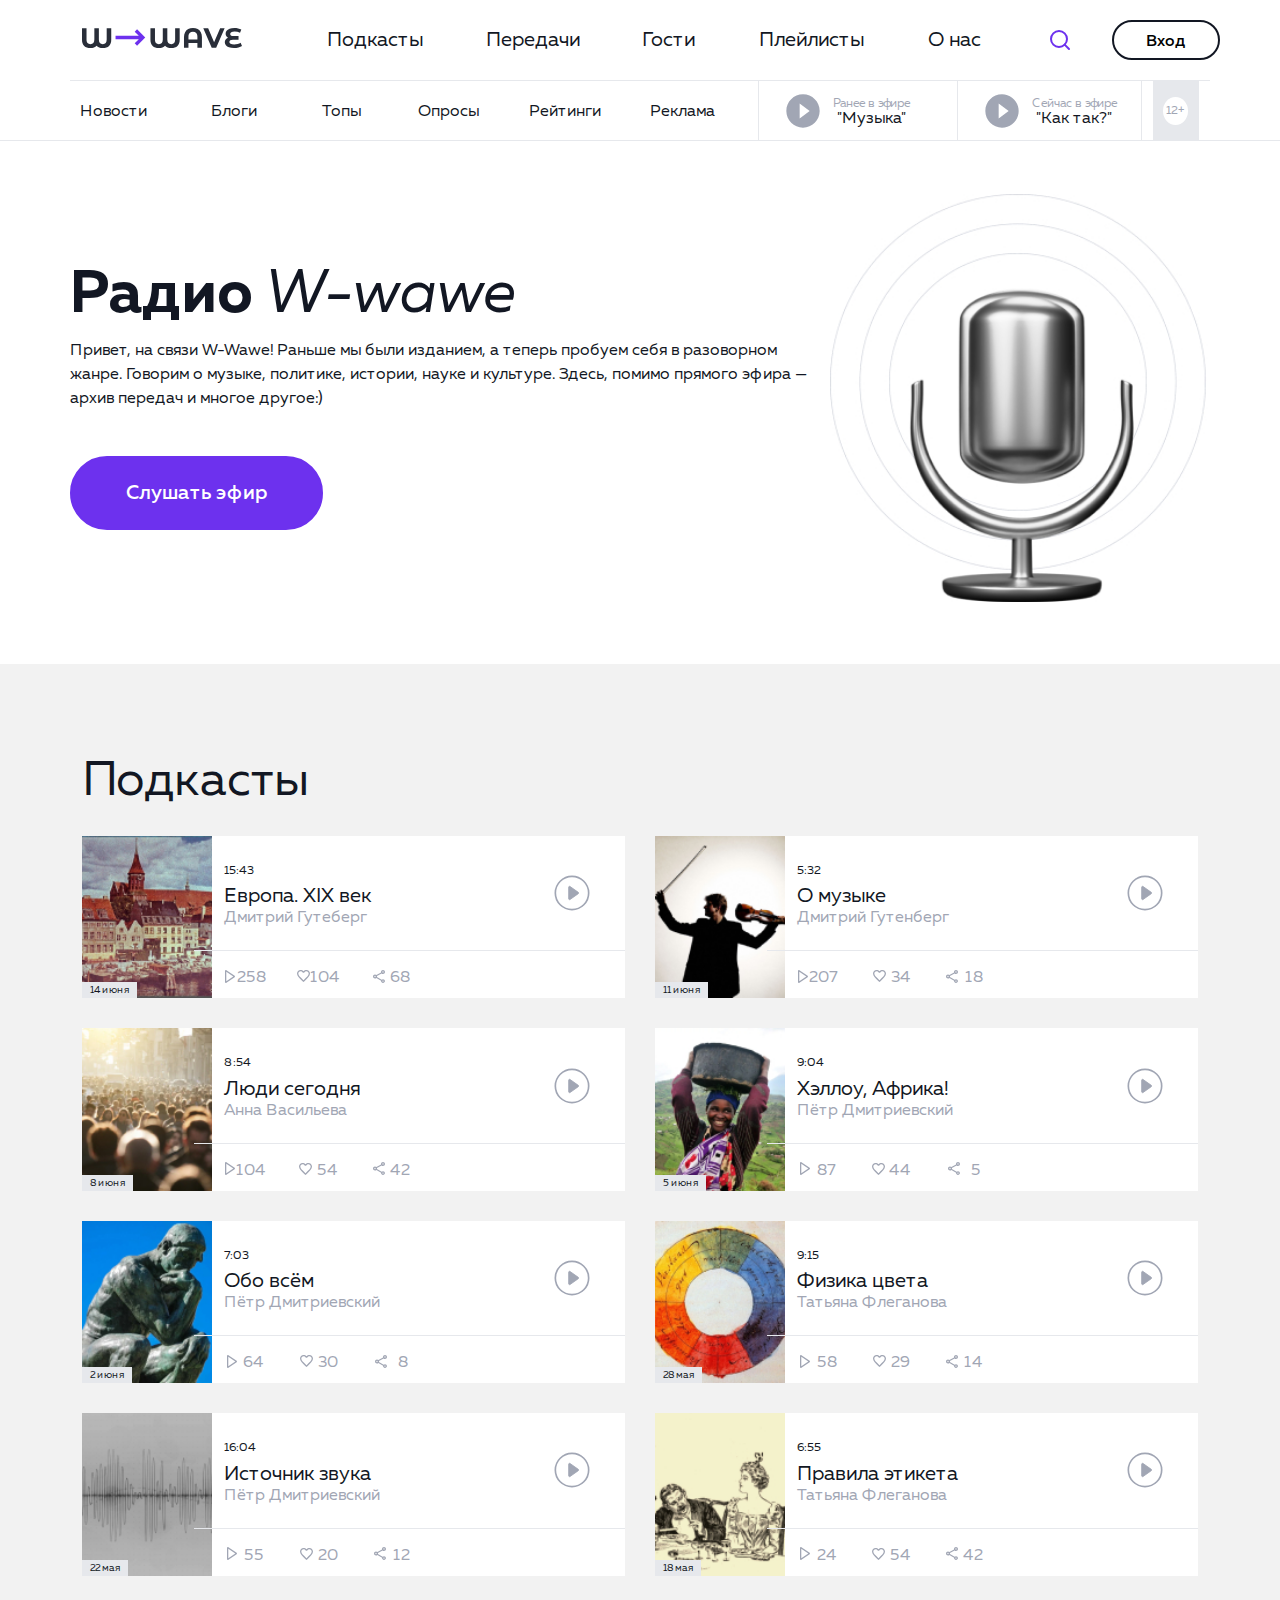
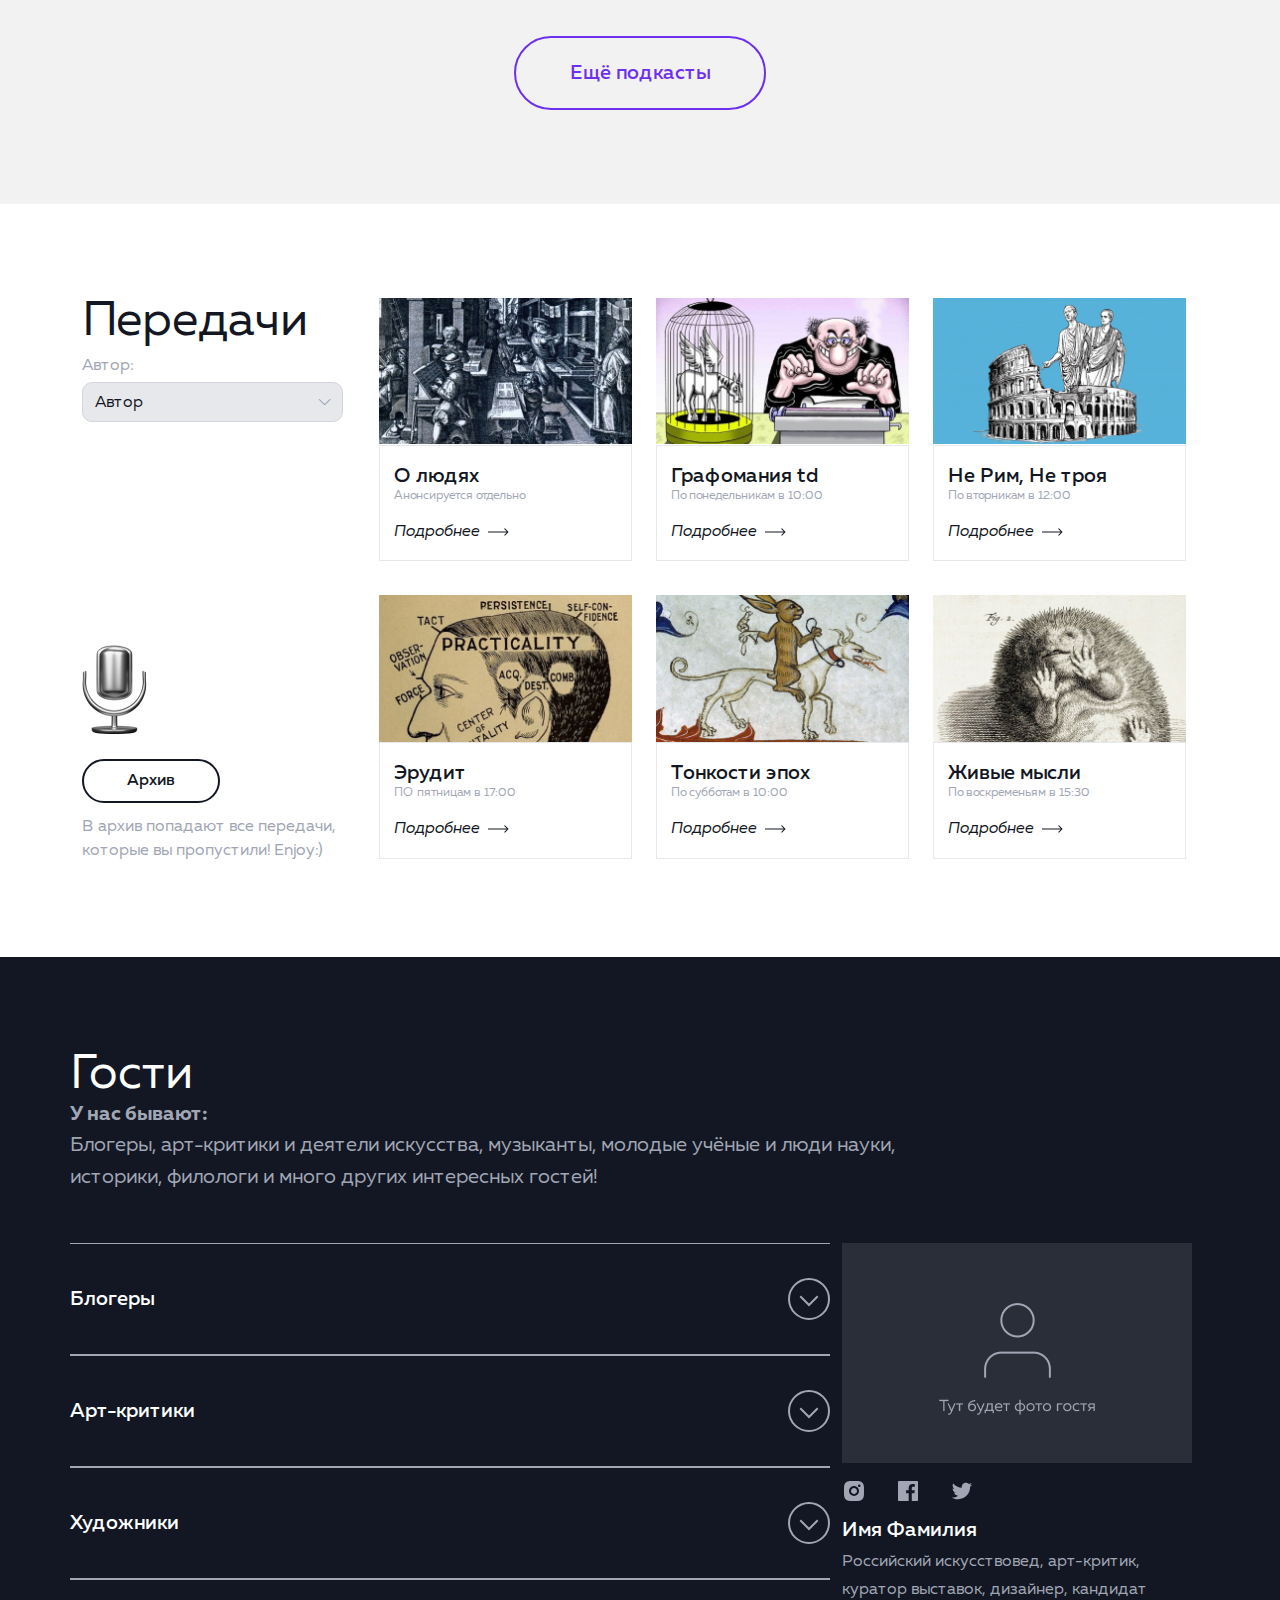
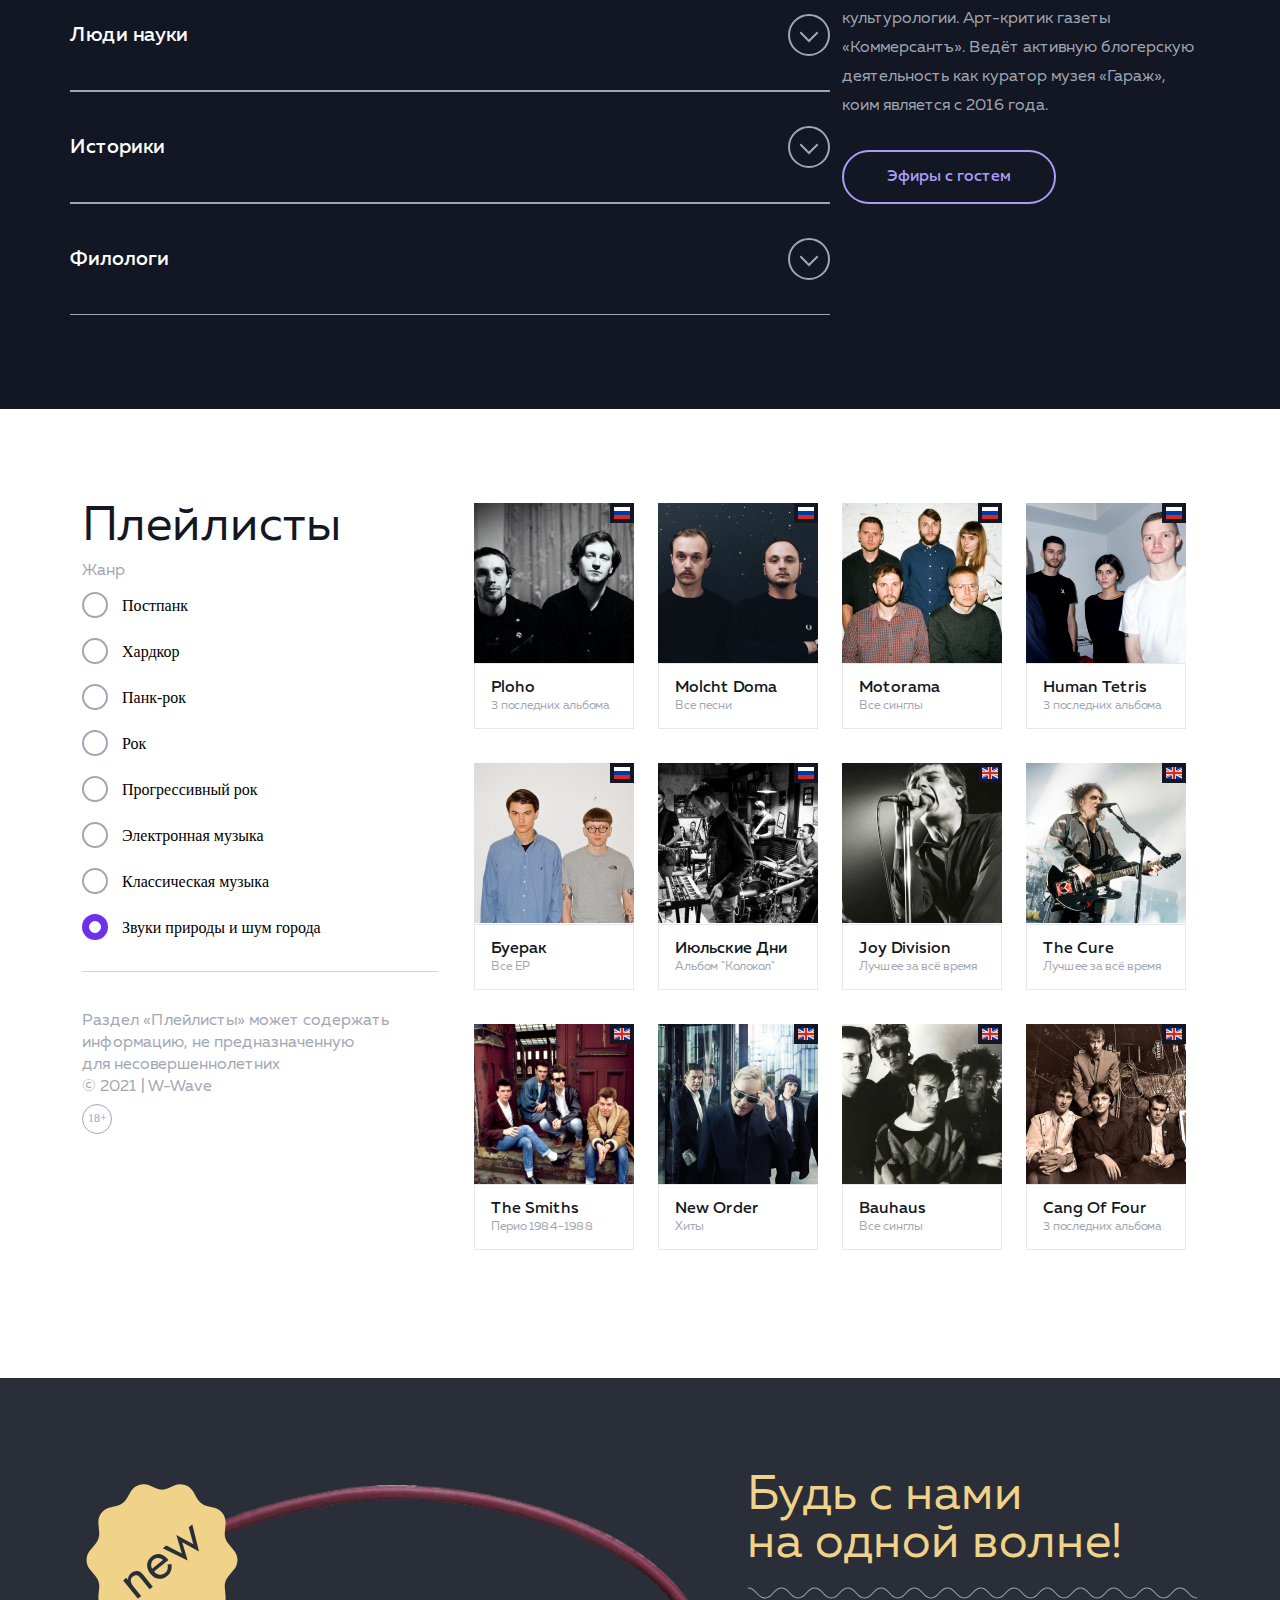
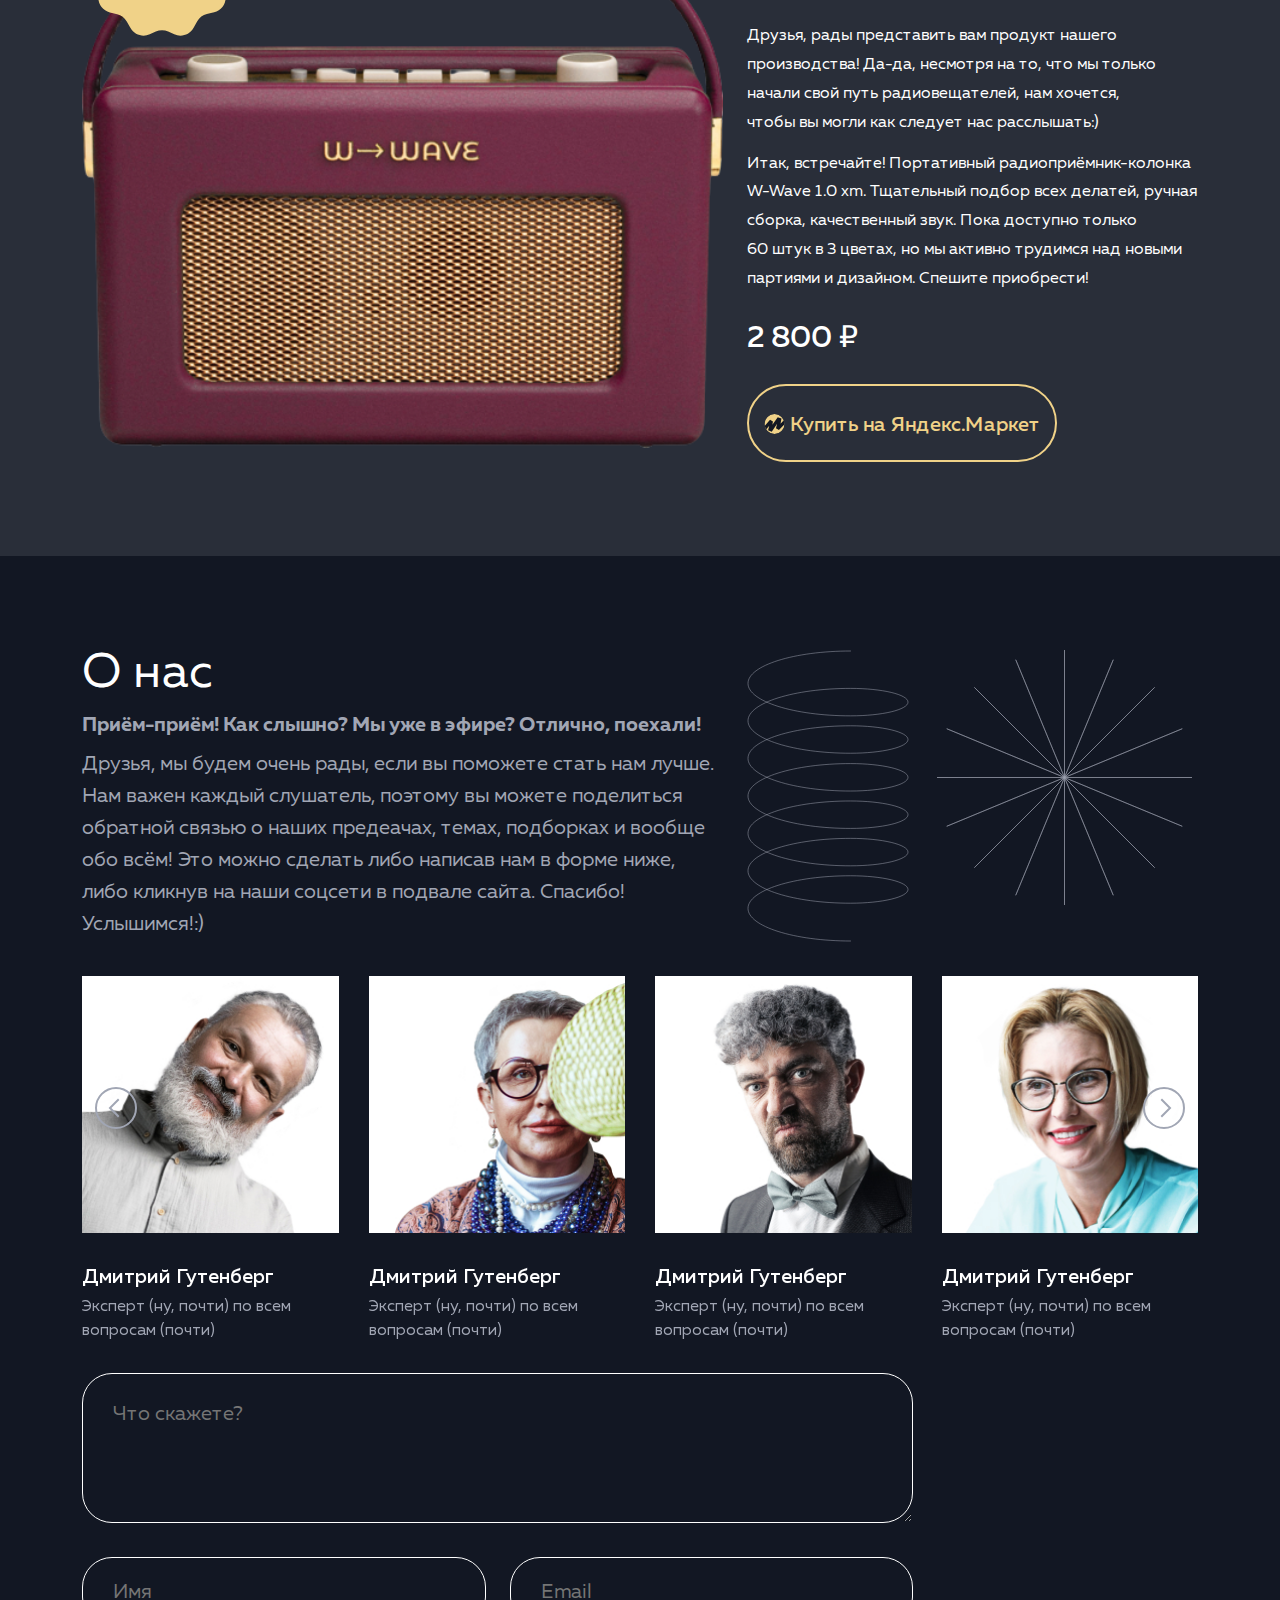
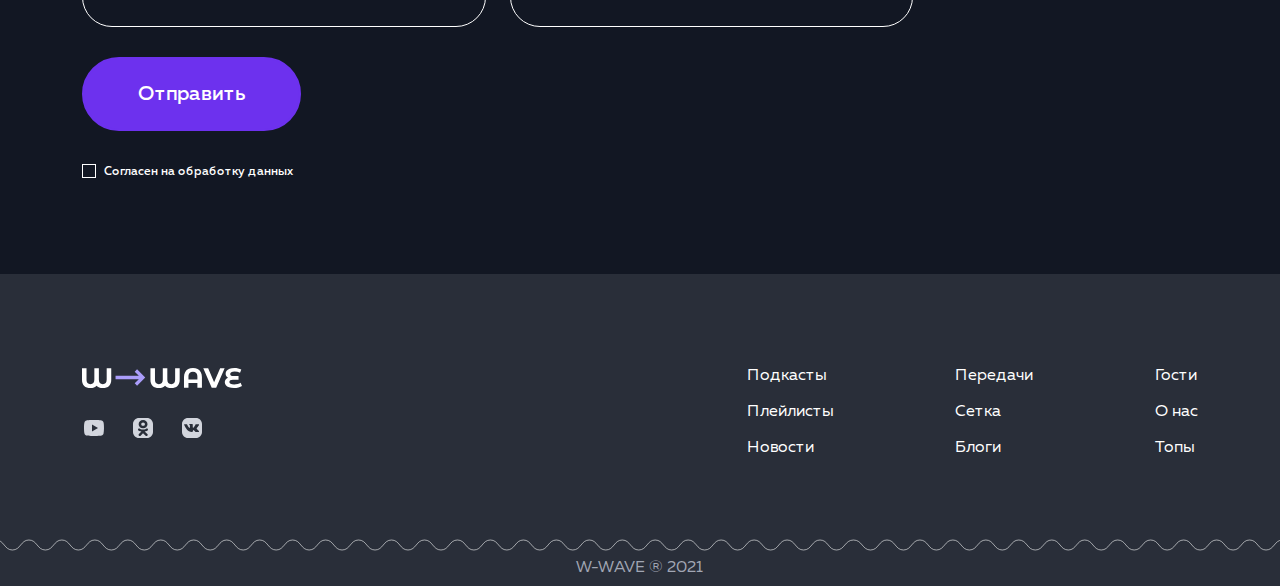
==== commit 3a3facef: "adaptive 768px" ====
--- a/index.html
+++ b/index.html
@@ -25,33 +25,51 @@
     <header class="header">
       <div class="container header__container">
         <div class="row header__row__1 flex">
-          <div class="col-2 header__logo">
+          <div class="col-xl-2 col-12  header__logo">
             <a href="#" class="header__logo__link">
               <img src="img/header__logo.svg" alt="wave logo" />
             </a>
+            <button class="btn__reset header__btn__enter header__btn__enter__2">Вход</button>
+
           </div>
-          <div class="col-10">
-            <div class="header__block__nav__1 flex">
-              <nav class="header__nav flex">
+
+          <div class="col-xl-10 col-12 row">
+          <div class="col-lg-10 col-9 header__block__nav__1 flex">
+            <button class="btn-reset burger">
+              <span class="burger__line"></span>
+              <span class="burger__line"></span>
+              <span class="burger__line"></span>
+            </button>
+            <nav class="header__nav  flex">
                 <ul class="header__nav__list list__reset flex">
-                  <li class="header__nav__item">
-                    <a href="#prime"> Подкасты</a>
+                  <li class="header__link__968">
+                    <ul class="list__reset flex header__nav__list__968">
+                    <li class="header__nav__item">
+                      <a class="header__link" href="#prime"> Подкасты</a>
+                    </li>
+                    <li class="header__nav__item">
+                      <a class="header__link" href="#podcast"> Передачи</a>
+                    </li>
+                    <li class="header__nav__item">
+                      <a class="header__link" href="#guest"> Гости</a>
+                    </li>
+                  </ul>
                   </li>
-                  <li class="header__nav__item">
-                    <a href="#podcast"> Передачи</a>
+                  <li class="header__link__968">
+                    <ul class="list__reset flex header__nav__list__968">
+                    <li class="header__nav__item">
+                      <a class="header__link" href="#playlist"> Плейлисты</a>
+                    </li>
+                    <li class="header__nav__item">
+                      <a class="header__link" href="#about__us"> О&nbsp;нас</a>
+                    </li>
+                  </ul>
                   </li>
-                  <li class="header__nav__item">
-                    <a href="#guest"> Гости</a>
-                  </li>
-                  <li class="header__nav__item">
-                    <a href="#playlist"> Плейлисты</a>
-                  </li>
-                  <li class="header__nav__item">
-                    <a href="#about__us"> О&nbsp;нас</a>
-                  </li>
+
                 </ul>
-              </nav>
-              <div class="header__block__btn flex">
+            </nav>
+          </div>
+          <div class="col-lg-2 col-3 header__block__btn flex">
                 <button class="btn__reset header__search">
                   <svg
                     width="24"
@@ -253,36 +271,61 @@
                     </ul>
                   </div>
                 </div>
-              </div>
-            </div>
           </div>
         </div>
+        </div>
 
         <div class="row header__row__2 header__block__nav__2 flex">
           <!-- <div class=" header__block__nav__2 flex"> -->
-          <nav class="col-7 header__nav__2 flex">
+          <nav class="col-xl-7 col-lg-8 col-12 header__nav__2 flex">
             <ul class="list__reset header__nav__list__2 flex">
-              <li class="header__nav__item__2">
-                <a class="header__link__2" href="#">Новости</a>
+              <li class="header__nav__item__2__768">
+                <ul class="flex list__reset header__nav__list__768">
+                  <li class="header__nav__item__2">
+                    <a class="header__link__2" href="#">Новости</a>
+                  </li>
+                  <li class="header__nav__item__2">
+                    <a class="header__link__2" href="#">Блоги</a>
+                  </li>
+                  <li class="header__nav__item__2">
+                    <a class="header__link__2" href="#">Топы</a>
+                  </li>
+                </ul>
               </li>
-              <li class="header__nav__item__2">
-                <a class="header__link__2" href="#">Блоги</a>
+              <li class="header__nav__item__2__768">
+                <ul class="flex list__reset header__nav__list__768">
+                  <li class="header__nav__item__2">
+                    <a class="header__link__2" href="#">Опросы</a>
+                  </li>
+                  <li class="header__nav__item__2">
+                    <a class="header__link__2" href="#">Рейтинги</a>
+                  </li>
+                  <li class="header__nav__item__2">
+                    <a class="header__link__2" href="#">Реклама</a>
+                    <button class="btn__reset btn__play__header">
+                      <svg width="24" height="24" viewBox="0 0 24 24" fill="none" xmlns="http://www.w3.org/2000/svg">
+                        <g clip-path="url(#clip0_24531_4513)">
+                        <path d="M12 2C6.475 2 2 6.475 2 12C2 17.525 6.475 22 12 22C17.525 22 22 17.525 22 12C22 6.475 17.525 2 12 2ZM10 16.5V7.5L16 12L10 16.5Z" fill="#A1A6B4"/>
+                        </g>
+                        <defs>
+                        <clipPath id="clip0_24531_4513">
+                        <rect width="24" height="24" fill="white"/>
+                        </clipPath>
+                        </defs>
+                        </svg>
+
+                    </button>
+                  </li>
+                </ul>
               </li>
-              <li class="header__nav__item__2">
-                <a class="header__link__2" href="#">Топы</a>
-              </li>
-              <li class="header__nav__item__2">
-                <a class="header__link__2" href="#">Опросы</a>
-              </li>
-              <li class="header__nav__item__2">
-                <a class="header__link__2" href="#">Рейтинги</a>
-              </li>
-              <li class="header__nav__item__2">
-                <a class="header__link__2" href="#">Реклама</a>
-              </li>
+
+
+
+
             </ul>
+
           </nav>
-          <div class="header__btn__wrapper flex col-5">
+          <div class="header__btn__wrapper flex col-xl-5 col-4">
             <div class="flex header__block__btn__2">
               <div class="btn__block flex btn__item__block">
                 <button class="play__btn__1 btn__reset">
@@ -307,7 +350,7 @@
                   </svg>
                 </button>
                 <span class="btn__fonts__1"
-                  ><span class="btn__fonts__2">Ранее в эфире</span
+                  ><span class="btn__fonts__2">Ранее&nbsp;в&nbsp;эфире</span
                   ><br />"Музыка"</span
                 >
               </div>
@@ -334,8 +377,8 @@
                   </svg>
                 </button>
                 <span class="btn__fonts__1"
-                  ><span class="btn__fonts__2">Сейчас в эфире</span><br />"Как
-                  так?"</span
+                  ><span class="btn__fonts__2">Сейчас&nbsp;в&nbsp;эфире</span
+                  ><br />"Как&nbsp;так?"</span
                 >
               </div>
             </div>
@@ -351,7 +394,7 @@
       <section id="prime" class="section__prime">
         <div class="container">
           <div class="row">
-            <div class="col-8 prime__block__left">
+            <div class="col-lg-8 col-12 prime__block__left">
               <article class="prime__block__descr">
                 <h1 class="prime__title">
                   <strong>Радио</strong> <span>W-wawe</span>
@@ -373,7 +416,7 @@
         <div class="container">
           <h2 class="title__2 podcast__title">Подкасты</h2>
           <ul class="list__reset row podcast__list">
-            <li class="col-6 podcast__item" tabindex="1">
+            <li class="col-lg-6 col-12 podcast__item" tabindex="1">
               <time class="podcast__day__time">14 июня</time>
               <div class="podcast__item__block">
                 <div class="podcast__block flex">
@@ -442,14 +485,14 @@
                             fill=""
                           />
                           <rect
-                            class="like_active"
+                            class="like__pause like_active"
                             width="2"
                             height="8"
                             rx="1"
                             fill=""
                           />
                           <rect
-                            class="like_active"
+                            class="like_active like__pause"
                             x="4"
                             width="2"
                             height="8"
@@ -512,7 +555,7 @@
                 </div>
               </div>
             </li>
-            <li class="col-6 podcast__item" tabindex="2">
+            <li class="col-lg-6 col-12 podcast__item" tabindex="2">
               <time class="podcast__day__time">11 июня</time>
               <div class="podcast__item__block">
                 <div class="podcast__block flex">
@@ -579,14 +622,14 @@
                             fill=""
                           />
                           <rect
-                            class="like_active"
+                            class="like__pause like_active"
                             width="2"
                             height="8"
                             rx="1"
                             fill=""
                           />
                           <rect
-                            class="like_active"
+                            class="like_active like__pause"
                             x="4"
                             width="2"
                             height="8"
@@ -647,7 +690,7 @@
                 </div>
               </div>
             </li>
-            <li class="col-6 podcast__item" tabindex="3">
+            <li class="col-lg-6 col-12 podcast__item" tabindex="3">
               <time class="podcast__day__time">8 июня</time>
               <div class="podcast__item__block">
                 <div class="podcast__block flex">
@@ -714,14 +757,14 @@
                             fill=""
                           />
                           <rect
-                            class="like_active"
+                            class="like__pause like_active"
                             width="2"
                             height="8"
                             rx="1"
                             fill=""
                           />
                           <rect
-                            class="like_active"
+                            class="like_active like__pause"
                             x="4"
                             width="2"
                             height="8"
@@ -782,7 +825,7 @@
                 </div>
               </div>
             </li>
-            <li class="col-6 podcast__item" tabindex="4">
+            <li class="col-lg-6 col-12 podcast__item" tabindex="4">
               <time class="podcast__day__time">5 июня</time>
               <div class="podcast__item__block">
                 <div class="podcast__block flex">
@@ -849,14 +892,14 @@
                             fill=""
                           />
                           <rect
-                            class="like_active"
+                            class="like__pause like_active"
                             width="2"
                             height="8"
                             rx="1"
                             fill=""
                           />
                           <rect
-                            class="like_active"
+                            class="like_active like__pause"
                             x="4"
                             width="2"
                             height="8"
@@ -917,7 +960,7 @@
                 </div>
               </div>
             </li>
-            <li class="col-6 podcast__item" tabindex="5">
+            <li class="col-lg-6 col-12 podcast__item" tabindex="5">
               <time class="podcast__day__time">2 июня</time>
               <div class="podcast__item__block">
                 <div class="podcast__block flex">
@@ -984,14 +1027,14 @@
                             fill=""
                           />
                           <rect
-                            class="like_active"
+                            class="like__pause like_active"
                             width="2"
                             height="8"
                             rx="1"
                             fill=""
                           />
                           <rect
-                            class="like_active"
+                            class="like_active like__pause"
                             x="4"
                             width="2"
                             height="8"
@@ -1052,7 +1095,7 @@
                 </div>
               </div>
             </li>
-            <li class="col-6 podcast__item" tabindex="6">
+            <li class="col-lg-6 col-12 podcast__item" tabindex="6">
               <time class="podcast__day__time">28 мая</time>
               <div class="podcast__item__block">
                 <div class="podcast__block flex">
@@ -1119,14 +1162,14 @@
                             fill=""
                           />
                           <rect
-                            class="like_active"
+                            class="like__pause like_active"
                             width="2"
                             height="8"
                             rx="1"
                             fill=""
                           />
                           <rect
-                            class="like_active"
+                            class="like_active like__pause"
                             x="4"
                             width="2"
                             height="8"
@@ -1187,7 +1230,7 @@
                 </div>
               </div>
             </li>
-            <li class="col-6 podcast__item" tabindex="7">
+            <li class="col-lg-6 col-12 podcast__item" tabindex="7">
               <time class="podcast__day__time">22 мая</time>
               <div class="podcast__item__block">
                 <div class="podcast__block flex">
@@ -1254,14 +1297,14 @@
                             fill=""
                           />
                           <rect
-                            class="like_active"
+                            class="like__pause like_active"
                             width="2"
                             height="8"
                             rx="1"
                             fill=""
                           />
                           <rect
-                            class="like_active"
+                            class="like_active like__pause"
                             x="4"
                             width="2"
                             height="8"
@@ -1322,7 +1365,7 @@
                 </div>
               </div>
             </li>
-            <li class="col-6 podcast__item" tabindex="8">
+            <li class="col-lg-6 col-12 podcast__item" tabindex="8">
               <time class="podcast__day__time">18 мая</time>
               <div class="podcast__item__block">
                 <div class="podcast__block flex">
@@ -1389,14 +1432,14 @@
                             fill=""
                           />
                           <rect
-                            class="like_active"
+                            class="like__pause like_active"
                             width="2"
                             height="8"
                             rx="1"
                             fill=""
                           />
                           <rect
-                            class="like_active"
+                            class="like_active like__pause"
                             x="4"
                             width="2"
                             height="8"
@@ -1457,7 +1500,7 @@
                 </div>
               </div>
             </li>
-            <li class="col-6 podcast__item" tabindex="9">
+            <li class="col-lg-6 col-12 podcast__item" tabindex="9">
               <time class="podcast__day__time">18 мая</time>
               <div class="podcast__item__block">
                 <div class="podcast__block flex">
@@ -1524,14 +1567,14 @@
                             fill=""
                           />
                           <rect
-                            class="like_active"
+                            class="like__pause like_active"
                             width="2"
                             height="8"
                             rx="1"
                             fill=""
                           />
                           <rect
-                            class="like_active"
+                            class="like_active like__pause"
                             x="4"
                             width="2"
                             height="8"
@@ -1592,7 +1635,7 @@
                 </div>
               </div>
             </li>
-            <li class="col-6 podcast__item" tabindex="10">
+            <li class="col-lg-6 col-12 podcast__item" tabindex="10">
               <time class="podcast__day__time">18 мая</time>
               <div class="podcast__item__block">
                 <div class="podcast__block flex">
@@ -1659,14 +1702,14 @@
                             fill=""
                           />
                           <rect
-                            class="like_active"
+                            class="like__pause like_active"
                             width="2"
                             height="8"
                             rx="1"
                             fill=""
                           />
                           <rect
-                            class="like_active"
+                            class="like_active like__pause"
                             x="4"
                             width="2"
                             height="8"
@@ -1736,8 +1779,8 @@
       </section>
       <section id="transfer" class="section__transfer">
         <div class="container">
-          <div class="row">
-            <div class="transfer__block flex col-3">
+          <div class="row transfer__wrapper">
+            <div class="transfer__block flex col-xl-3 col-lg-4 col-md-6 col-12">
               <div class="transfer__header__block transfer__block__elem">
                 <h2 class="title__2 transfer__title">Передачи</h2>
                 <p class="transfer__header__descr">Автор:</p>
@@ -1750,18 +1793,23 @@
                   </select>
                 </div>
               </div>
-              <div class="transfer__footer__block transfer__block__elem">
+              <div class="transfer__footer__block transfer__footer__block__1 transfer__block__elem">
                 <button class="btn__reset transfer__btn">Архив</button>
                 <p class="transfer__footer__descr">
                   В архив попадают все передачи, которые вы пропустили! Enjoy:)
                 </p>
               </div>
+              <div class="transfer__block__elem"></div>
             </div>
-            <div class="col-9 transfer__block__offer">
+            <div class="col-xl-9 col-lg-8 col-12 transfer__block__offer">
               <ul class="row list__reset transfer__list flex">
-                <li class="transfer__item col-4">
+                <li class="transfer__item col-xl-4 col-6">
                   <div class="transfer__block__list" tabindex="9">
-                    <img src="img/transfer__1.jpg" alt="logo__transfer" />
+                    <img
+                      src="img/transfer__1.jpg"
+                      class="transfer__pic"
+                      alt="logo__transfer"
+                    />
 
                     <div class="transfer__block__descr">
                       <article class="transfer__article">
@@ -1788,14 +1836,18 @@
                     </div>
                   </div>
                 </li>
-                <li class="transfer__item col-4">
+                <li class="transfer__item col-xl-4 col-6">
                   <div class="transfer__block__list" tabindex="10">
-                    <img src="img/transfer__2.jpg" alt="logo__transfer" />
+                    <img
+                      src="img/transfer__2.jpg"
+                      class="transfer__pic"
+                      alt="logo__transfer"
+                    />
 
                     <div class="transfer__block__descr">
                       <article class="transfer__article">
                         <h3 class="transfer__title__3">Графомания td</h3>
-                        <p class="transfer__text__time">
+                        <p class="transfer__text__time transfer__text__time__320">
                           По понедельникам в 10:00
                         </p>
                         <a href="#" class="transfer__link">
@@ -1817,9 +1869,13 @@
                     </div>
                   </div>
                 </li>
-                <li class="transfer__item col-4">
+                <li class="transfer__item col-xl-4 col-6">
                   <div class="transfer__block__list" tabindex="11">
-                    <img src="img/transfer__3.jpg" alt="logo__transfer" />
+                    <img
+                      src="img/transfer__3.jpg"
+                      class="transfer__pic"
+                      alt="logo__transfer"
+                    />
 
                     <div class="transfer__block__descr">
                       <article class="transfer__article">
@@ -1844,9 +1900,13 @@
                     </div>
                   </div>
                 </li>
-                <li class="transfer__item col-4">
+                <li class="transfer__item col-xl-4 col-6">
                   <div class="transfer__block__list" tabindex="12">
-                    <img src="img/transfer__4.jpg" alt="logo__transfer" />
+                    <img
+                      src="img/transfer__4.jpg"
+                      class="transfer__pic"
+                      alt="logo__transfer"
+                    />
 
                     <div class="transfer__block__descr">
                       <article class="transfer__article">
@@ -1871,9 +1931,13 @@
                     </div>
                   </div>
                 </li>
-                <li class="transfer__item col-4">
+                <li class="transfer__item col-xl-4 col-6">
                   <div class="transfer__block__list" tabindex="13">
-                    <img src="img/transfer__5.jpg" alt="logo__transfer" />
+                    <img
+                      src="img/transfer__5.jpg"
+                      class="transfer__pic"
+                      alt="logo__transfer"
+                    />
 
                     <div class="transfer__block__descr">
                       <article class="transfer__article">
@@ -1898,9 +1962,13 @@
                     </div>
                   </div>
                 </li>
-                <li class="transfer__item col-4">
+                <li class="transfer__item col-xl-4 col-6">
                   <div class="transfer__block__list" tabindex="14">
-                    <img src="img/transfer__6.jpg" alt="logo__transfer" />
+                    <img
+                      src="img/transfer__6.jpg"
+                      class="transfer__pic"
+                      alt="logo__transfer"
+                    />
 
                     <div class="transfer__block__descr">
                       <article class="transfer__article">
@@ -1929,22 +1997,28 @@
                 </li>
               </ul>
             </div>
+            <div class="transfer__footer__block transfer__footer__block__2 col-8">
+              <button class="btn__reset transfer__btn">Архив</button>
+              <p class="transfer__footer__descr">
+                В архив попадают все передачи, которые вы пропустили! Enjoy:)
+              </p>
+            </div>
           </div>
         </div>
       </section>
       <section id="guest" class="section__guest">
         <div class="container">
           <div class="row guest__row">
-            <h2 class="col-12 title__2 guest__title">Гости</h2>
-            <p class="col-12 guest__descr">У нас бывают:</p>
-            <p class="col-9 guest__text">
+            <h2 class="col-xl-12 col-8  title__2 guest__title">Гости</h2>
+            <p class="col-xl-12 col-8  guest__descr">У нас бывают:</p>
+            <p class="col-xl-9 col-lg-8 col-12 guest__text">
               Блогеры, арт-критики и деятели искусства, музыканты, молодые
               учёные и люди науки, историки, филологи и много других интересных
               гостей!
             </p>
           </div>
           <div class="row accordion__block">
-            <ul class="col-8 accordion-list list__reset">
+            <ul class="col-lg-8 col-12 accordion-list list__reset">
               <li class="accordion__item accordion">
                 <button
                   class="accordion__control btn btn__reset more__info flex guest__btn"
@@ -1969,62 +2043,63 @@
                 </button>
 
                 <div class="accordion__content">
-                  <ul class="list__reset guest__accordion__list flex">
-                    <li class="guest__accordion__item flex">
-                      <button class="btn__reset guest__accordion__btn">
-                        Имя Фамилия
-                      </button>
-                      <button class="btn__reset guest__accordion__btn">
-                        Имя Фамилия
-                      </button>
-                      <button class="btn__reset guest__accordion__btn">
-                        Имя Фамилия
-                      </button>
-                      <button class="btn__reset guest__accordion__btn">
-                        Имя Фамилия
-                      </button>
-                    </li>
-                    <li class="guest__accordion__item flex">
-                      <button class="btn__reset guest__accordion__btn">
-                        Имя Фамилия
-                      </button>
-                      <button class="btn__reset guest__accordion__btn">
-                        Имя Фамилия
-                      </button>
-                      <button class="btn__reset guest__accordion__btn">
-                        Имя Фамилия
-                      </button>
-                      <button class="btn__reset guest__accordion__btn">
-                        Имя Фамилия
-                      </button>
-                    </li>
-                    <li class="guest__accordion__item flex">
-                      <button class="btn__reset guest__accordion__btn">
-                        Имя Фамилия
-                      </button>
-                      <button class="btn__reset guest__accordion__btn">
-                        Имя Фамилия
-                      </button>
-                      <button class="btn__reset guest__accordion__btn">
-                        Имя Фамилия
-                      </button>
-                      <button class="btn__reset guest__accordion__btn">
-                        Имя Фамилия
-                      </button>
-                    </li>
-                    <li class="guest__accordion__item flex">
-                      <button class="btn__reset guest__accordion__btn">
-                        Имя Фамилия
-                      </button>
-                      <button class="btn__reset guest__accordion__btn">
-                        Имя Фамилия
-                      </button>
-                      <button class="btn__reset guest__accordion__btn">
-                        Имя Фамилия
-                      </button>
-                      <button class="btn__reset guest__accordion__btn">
-                        Имя Фамилия
-                      </button>
+                  <ul class="list__reset guest__accordion__list row flex">
+                    <li class="guest__accordion__item col-lg-3 col-md-4 flex">
+                      <button class="btn__reset guest__accordion__btn">
+                        Имя Фамилия
+                      </button>
+                      <button class="btn__reset guest__accordion__btn">
+                        Имя Фамилия
+                      </button>
+                      <button class="btn__reset guest__accordion__btn">
+                        Имя Фамилия
+                      </button>
+                      <button class="btn__reset guest__accordion__btn">
+                        Имя Фамилия
+                      </button>
+                    </li>
+                    <li class="guest__accordion__item col-lg-3 col-md-4 flex">
+                      <button class="btn__reset guest__accordion__btn">
+                        Имя Фамилия
+                      </button>
+                      <button class="btn__reset guest__accordion__btn">
+                        Имя Фамилия
+                      </button>
+                      <button class="btn__reset guest__accordion__btn">
+                        Имя Фамилия
+                      </button>
+                      <button class="btn__reset guest__accordion__btn">
+                        Имя Фамилия
+                      </button>
+                    </li>
+                    <li class="guest__accordion__item col-lg-3 col-md-4 flex">
+                      <button class="btn__reset guest__accordion__btn">
+                        Имя Фамилия
+                      </button>
+                      <button class="btn__reset guest__accordion__btn">
+                        Имя Фамилия
+                      </button>
+                      <button class="btn__reset guest__accordion__btn">
+                        Имя Фамилия
+                      </button>
+                      <button class="btn__reset guest__accordion__btn">
+                        Имя Фамилия
+                      </button>
+                    </li>
+                    <li class="guest__accordion__item row col-lg-3 col-md-12  flex">
+                      <button class="col-lg-12 col-md-4 btn__reset guest__accordion__btn">
+                        Имя Фамилия
+                      </button>
+                      <button class="col-lg-12 col-md-4 btn__reset guest__accordion__btn">
+                        Имя Фамилия
+                      </button>
+                      <button class="col-lg-12 col-md-4 btn__reset guest__accordion__btn">
+                        Имя Фамилия
+                      </button>
+                      <button class="col-lg-12 col-md-4 btn__reset guest__accordion__btn">
+                        Имя Фамилия
+                      </button>
+
                     </li>
                   </ul>
                 </div>
@@ -2059,62 +2134,63 @@
                 </button>
 
                 <div class="accordion__content">
-                  <ul class="list__reset guest__accordion__list flex">
-                    <li class="guest__accordion__item flex">
-                      <button class="btn__reset guest__accordion__btn">
-                        Имя Фамилия
-                      </button>
-                      <button class="btn__reset guest__accordion__btn">
-                        Имя Фамилия
-                      </button>
-                      <button class="btn__reset guest__accordion__btn">
-                        Имя Фамилия
-                      </button>
-                      <button class="btn__reset guest__accordion__btn">
-                        Имя Фамилия
-                      </button>
-                    </li>
-                    <li class="guest__accordion__item flex">
-                      <button class="btn__reset guest__accordion__btn">
-                        Имя Фамилия
-                      </button>
-                      <button class="btn__reset guest__accordion__btn">
-                        Имя Фамилия
-                      </button>
-                      <button class="btn__reset guest__accordion__btn">
-                        Имя Фамилия
-                      </button>
-                      <button class="btn__reset guest__accordion__btn">
-                        Имя Фамилия
-                      </button>
-                    </li>
-                    <li class="guest__accordion__item flex">
-                      <button class="btn__reset guest__accordion__btn">
-                        Имя Фамилия
-                      </button>
-                      <button class="btn__reset guest__accordion__btn">
-                        Имя Фамилия
-                      </button>
-                      <button class="btn__reset guest__accordion__btn">
-                        Имя Фамилия
-                      </button>
-                      <button class="btn__reset guest__accordion__btn">
-                        Имя Фамилия
-                      </button>
-                    </li>
-                    <li class="guest__accordion__item flex">
-                      <button class="btn__reset guest__accordion__btn">
-                        Имя Фамилия
-                      </button>
-                      <button class="btn__reset guest__accordion__btn">
-                        Имя Фамилия
-                      </button>
-                      <button class="btn__reset guest__accordion__btn">
-                        Имя Фамилия
-                      </button>
-                      <button class="btn__reset guest__accordion__btn">
-                        Имя Фамилия
-                      </button>
+                  <ul class="list__reset guest__accordion__list row flex">
+                    <li class="guest__accordion__item col-lg-3 col-md-4 flex">
+                      <button class="btn__reset guest__accordion__btn">
+                        Имя Фамилия
+                      </button>
+                      <button class="btn__reset guest__accordion__btn">
+                        Имя Фамилия
+                      </button>
+                      <button class="btn__reset guest__accordion__btn">
+                        Имя Фамилия
+                      </button>
+                      <button class="btn__reset guest__accordion__btn">
+                        Имя Фамилия
+                      </button>
+                    </li>
+                    <li class="guest__accordion__item col-lg-3 col-md-4 flex">
+                      <button class="btn__reset guest__accordion__btn">
+                        Имя Фамилия
+                      </button>
+                      <button class="btn__reset guest__accordion__btn">
+                        Имя Фамилия
+                      </button>
+                      <button class="btn__reset guest__accordion__btn">
+                        Имя Фамилия
+                      </button>
+                      <button class="btn__reset guest__accordion__btn">
+                        Имя Фамилия
+                      </button>
+                    </li>
+                    <li class="guest__accordion__item col-lg-3 col-md-4 flex">
+                      <button class="btn__reset guest__accordion__btn">
+                        Имя Фамилия
+                      </button>
+                      <button class="btn__reset guest__accordion__btn">
+                        Имя Фамилия
+                      </button>
+                      <button class="btn__reset guest__accordion__btn">
+                        Имя Фамилия
+                      </button>
+                      <button class="btn__reset guest__accordion__btn">
+                        Имя Фамилия
+                      </button>
+                    </li>
+                    <li class="guest__accordion__item row col-lg-3 col-md-12  flex">
+                      <button class="col-lg-12 col-md-4 btn__reset guest__accordion__btn">
+                        Имя Фамилия
+                      </button>
+                      <button class="col-lg-12 col-md-4 btn__reset guest__accordion__btn">
+                        Имя Фамилия
+                      </button>
+                      <button class="col-lg-12 col-md-4 btn__reset guest__accordion__btn">
+                        Имя Фамилия
+                      </button>
+                      <button class="col-lg-12 col-md-4 btn__reset guest__accordion__btn">
+                        Имя Фамилия
+                      </button>
+
                     </li>
                   </ul>
                 </div>
@@ -2149,62 +2225,63 @@
                 </button>
 
                 <div class="accordion__content">
-                  <ul class="list__reset guest__accordion__list flex">
-                    <li class="guest__accordion__item flex">
-                      <button class="btn__reset guest__accordion__btn">
-                        Имя Фамилия
-                      </button>
-                      <button class="btn__reset guest__accordion__btn">
-                        Имя Фамилия
-                      </button>
-                      <button class="btn__reset guest__accordion__btn">
-                        Имя Фамилия
-                      </button>
-                      <button class="btn__reset guest__accordion__btn">
-                        Имя Фамилия
-                      </button>
-                    </li>
-                    <li class="guest__accordion__item flex">
-                      <button class="btn__reset guest__accordion__btn">
-                        Имя Фамилия
-                      </button>
-                      <button class="btn__reset guest__accordion__btn">
-                        Имя Фамилия
-                      </button>
-                      <button class="btn__reset guest__accordion__btn">
-                        Имя Фамилия
-                      </button>
-                      <button class="btn__reset guest__accordion__btn">
-                        Имя Фамилия
-                      </button>
-                    </li>
-                    <li class="guest__accordion__item flex">
-                      <button class="btn__reset guest__accordion__btn">
-                        Имя Фамилия
-                      </button>
-                      <button class="btn__reset guest__accordion__btn">
-                        Имя Фамилия
-                      </button>
-                      <button class="btn__reset guest__accordion__btn">
-                        Имя Фамилия
-                      </button>
-                      <button class="btn__reset guest__accordion__btn">
-                        Имя Фамилия
-                      </button>
-                    </li>
-                    <li class="guest__accordion__item flex">
-                      <button class="btn__reset guest__accordion__btn">
-                        Имя Фамилия
-                      </button>
-                      <button class="btn__reset guest__accordion__btn">
-                        Имя Фамилия
-                      </button>
-                      <button class="btn__reset guest__accordion__btn">
-                        Имя Фамилия
-                      </button>
-                      <button class="btn__reset guest__accordion__btn">
-                        Имя Фамилия
-                      </button>
+                  <ul class="list__reset guest__accordion__list row flex">
+                    <li class="guest__accordion__item col-lg-3 col-md-4 flex">
+                      <button class="btn__reset guest__accordion__btn">
+                        Имя Фамилия
+                      </button>
+                      <button class="btn__reset guest__accordion__btn">
+                        Имя Фамилия
+                      </button>
+                      <button class="btn__reset guest__accordion__btn">
+                        Имя Фамилия
+                      </button>
+                      <button class="btn__reset guest__accordion__btn">
+                        Имя Фамилия
+                      </button>
+                    </li>
+                    <li class="guest__accordion__item col-lg-3 col-md-4 flex">
+                      <button class="btn__reset guest__accordion__btn">
+                        Имя Фамилия
+                      </button>
+                      <button class="btn__reset guest__accordion__btn">
+                        Имя Фамилия
+                      </button>
+                      <button class="btn__reset guest__accordion__btn">
+                        Имя Фамилия
+                      </button>
+                      <button class="btn__reset guest__accordion__btn">
+                        Имя Фамилия
+                      </button>
+                    </li>
+                    <li class="guest__accordion__item col-lg-3 col-md-4 flex">
+                      <button class="btn__reset guest__accordion__btn">
+                        Имя Фамилия
+                      </button>
+                      <button class="btn__reset guest__accordion__btn">
+                        Имя Фамилия
+                      </button>
+                      <button class="btn__reset guest__accordion__btn">
+                        Имя Фамилия
+                      </button>
+                      <button class="btn__reset guest__accordion__btn">
+                        Имя Фамилия
+                      </button>
+                    </li>
+                    <li class="guest__accordion__item row col-lg-3 col-md-12  flex">
+                      <button class="col-lg-12 col-md-4 btn__reset guest__accordion__btn">
+                        Имя Фамилия
+                      </button>
+                      <button class="col-lg-12 col-md-4 btn__reset guest__accordion__btn">
+                        Имя Фамилия
+                      </button>
+                      <button class="col-lg-12 col-md-4 btn__reset guest__accordion__btn">
+                        Имя Фамилия
+                      </button>
+                      <button class="col-lg-12 col-md-4 btn__reset guest__accordion__btn">
+                        Имя Фамилия
+                      </button>
+
                     </li>
                   </ul>
                 </div>
@@ -2239,62 +2316,63 @@
                 </button>
 
                 <div class="accordion__content">
-                  <ul class="list__reset guest__accordion__list flex">
-                    <li class="guest__accordion__item flex">
-                      <button class="btn__reset guest__accordion__btn">
-                        Имя Фамилия
-                      </button>
-                      <button class="btn__reset guest__accordion__btn">
-                        Имя Фамилия
-                      </button>
-                      <button class="btn__reset guest__accordion__btn">
-                        Имя Фамилия
-                      </button>
-                      <button class="btn__reset guest__accordion__btn">
-                        Имя Фамилия
-                      </button>
-                    </li>
-                    <li class="guest__accordion__item flex">
-                      <button class="btn__reset guest__accordion__btn">
-                        Имя Фамилия
-                      </button>
-                      <button class="btn__reset guest__accordion__btn">
-                        Имя Фамилия
-                      </button>
-                      <button class="btn__reset guest__accordion__btn">
-                        Имя Фамилия
-                      </button>
-                      <button class="btn__reset guest__accordion__btn">
-                        Имя Фамилия
-                      </button>
-                    </li>
-                    <li class="guest__accordion__item flex">
-                      <button class="btn__reset guest__accordion__btn">
-                        Имя Фамилия
-                      </button>
-                      <button class="btn__reset guest__accordion__btn">
-                        Имя Фамилия
-                      </button>
-                      <button class="btn__reset guest__accordion__btn">
-                        Имя Фамилия
-                      </button>
-                      <button class="btn__reset guest__accordion__btn">
-                        Имя Фамилия
-                      </button>
-                    </li>
-                    <li class="guest__accordion__item flex">
-                      <button class="btn__reset guest__accordion__btn">
-                        Имя Фамилия
-                      </button>
-                      <button class="btn__reset guest__accordion__btn">
-                        Имя Фамилия
-                      </button>
-                      <button class="btn__reset guest__accordion__btn">
-                        Имя Фамилия
-                      </button>
-                      <button class="btn__reset guest__accordion__btn">
-                        Имя Фамилия
-                      </button>
+                  <ul class="list__reset guest__accordion__list row flex">
+                    <li class="guest__accordion__item col-lg-3 col-md-4 flex">
+                      <button class="btn__reset guest__accordion__btn">
+                        Имя Фамилия
+                      </button>
+                      <button class="btn__reset guest__accordion__btn">
+                        Имя Фамилия
+                      </button>
+                      <button class="btn__reset guest__accordion__btn">
+                        Имя Фамилия
+                      </button>
+                      <button class="btn__reset guest__accordion__btn">
+                        Имя Фамилия
+                      </button>
+                    </li>
+                    <li class="guest__accordion__item col-lg-3 col-md-4 flex">
+                      <button class="btn__reset guest__accordion__btn">
+                        Имя Фамилия
+                      </button>
+                      <button class="btn__reset guest__accordion__btn">
+                        Имя Фамилия
+                      </button>
+                      <button class="btn__reset guest__accordion__btn">
+                        Имя Фамилия
+                      </button>
+                      <button class="btn__reset guest__accordion__btn">
+                        Имя Фамилия
+                      </button>
+                    </li>
+                    <li class="guest__accordion__item col-lg-3 col-md-4 flex">
+                      <button class="btn__reset guest__accordion__btn">
+                        Имя Фамилия
+                      </button>
+                      <button class="btn__reset guest__accordion__btn">
+                        Имя Фамилия
+                      </button>
+                      <button class="btn__reset guest__accordion__btn">
+                        Имя Фамилия
+                      </button>
+                      <button class="btn__reset guest__accordion__btn">
+                        Имя Фамилия
+                      </button>
+                    </li>
+                    <li class="guest__accordion__item row col-lg-3 col-md-12  flex">
+                      <button class="col-lg-12 col-md-4 btn__reset guest__accordion__btn">
+                        Имя Фамилия
+                      </button>
+                      <button class="col-lg-12 col-md-4 btn__reset guest__accordion__btn">
+                        Имя Фамилия
+                      </button>
+                      <button class="col-lg-12 col-md-4 btn__reset guest__accordion__btn">
+                        Имя Фамилия
+                      </button>
+                      <button class="col-lg-12 col-md-4 btn__reset guest__accordion__btn">
+                        Имя Фамилия
+                      </button>
+
                     </li>
                   </ul>
                 </div>
@@ -2329,62 +2407,63 @@
                 </button>
 
                 <div class="accordion__content">
-                  <ul class="list__reset guest__accordion__list flex">
-                    <li class="guest__accordion__item flex">
-                      <button class="btn__reset guest__accordion__btn">
-                        Имя Фамилия
-                      </button>
-                      <button class="btn__reset guest__accordion__btn">
-                        Имя Фамилия
-                      </button>
-                      <button class="btn__reset guest__accordion__btn">
-                        Имя Фамилия
-                      </button>
-                      <button class="btn__reset guest__accordion__btn">
-                        Имя Фамилия
-                      </button>
-                    </li>
-                    <li class="guest__accordion__item flex">
-                      <button class="btn__reset guest__accordion__btn">
-                        Имя Фамилия
-                      </button>
-                      <button class="btn__reset guest__accordion__btn">
-                        Имя Фамилия
-                      </button>
-                      <button class="btn__reset guest__accordion__btn">
-                        Имя Фамилия
-                      </button>
-                      <button class="btn__reset guest__accordion__btn">
-                        Имя Фамилия
-                      </button>
-                    </li>
-                    <li class="guest__accordion__item flex">
-                      <button class="btn__reset guest__accordion__btn">
-                        Имя Фамилия
-                      </button>
-                      <button class="btn__reset guest__accordion__btn">
-                        Имя Фамилия
-                      </button>
-                      <button class="btn__reset guest__accordion__btn">
-                        Имя Фамилия
-                      </button>
-                      <button class="btn__reset guest__accordion__btn">
-                        Имя Фамилия
-                      </button>
-                    </li>
-                    <li class="guest__accordion__item flex">
-                      <button class="btn__reset guest__accordion__btn">
-                        Имя Фамилия
-                      </button>
-                      <button class="btn__reset guest__accordion__btn">
-                        Имя Фамилия
-                      </button>
-                      <button class="btn__reset guest__accordion__btn">
-                        Имя Фамилия
-                      </button>
-                      <button class="btn__reset guest__accordion__btn">
-                        Имя Фамилия
-                      </button>
+                  <ul class="list__reset guest__accordion__list row flex">
+                    <li class="guest__accordion__item col-lg-3 col-md-4 flex">
+                      <button class="btn__reset guest__accordion__btn">
+                        Имя Фамилия
+                      </button>
+                      <button class="btn__reset guest__accordion__btn">
+                        Имя Фамилия
+                      </button>
+                      <button class="btn__reset guest__accordion__btn">
+                        Имя Фамилия
+                      </button>
+                      <button class="btn__reset guest__accordion__btn">
+                        Имя Фамилия
+                      </button>
+                    </li>
+                    <li class="guest__accordion__item col-lg-3 col-md-4 flex">
+                      <button class="btn__reset guest__accordion__btn">
+                        Имя Фамилия
+                      </button>
+                      <button class="btn__reset guest__accordion__btn">
+                        Имя Фамилия
+                      </button>
+                      <button class="btn__reset guest__accordion__btn">
+                        Имя Фамилия
+                      </button>
+                      <button class="btn__reset guest__accordion__btn">
+                        Имя Фамилия
+                      </button>
+                    </li>
+                    <li class="guest__accordion__item col-lg-3 col-md-4 flex">
+                      <button class="btn__reset guest__accordion__btn">
+                        Имя Фамилия
+                      </button>
+                      <button class="btn__reset guest__accordion__btn">
+                        Имя Фамилия
+                      </button>
+                      <button class="btn__reset guest__accordion__btn">
+                        Имя Фамилия
+                      </button>
+                      <button class="btn__reset guest__accordion__btn">
+                        Имя Фамилия
+                      </button>
+                    </li>
+                    <li class="guest__accordion__item row col-lg-3 col-md-12  flex">
+                      <button class="col-lg-12 col-md-4 btn__reset guest__accordion__btn">
+                        Имя Фамилия
+                      </button>
+                      <button class="col-lg-12 col-md-4 btn__reset guest__accordion__btn">
+                        Имя Фамилия
+                      </button>
+                      <button class="col-lg-12 col-md-4 btn__reset guest__accordion__btn">
+                        Имя Фамилия
+                      </button>
+                      <button class="col-lg-12 col-md-4 btn__reset guest__accordion__btn">
+                        Имя Фамилия
+                      </button>
+
                     </li>
                   </ul>
                 </div>
@@ -2419,69 +2498,79 @@
                 </button>
 
                 <div class="accordion__content">
-                  <ul class="list__reset guest__accordion__list flex">
-                    <li class="guest__accordion__item flex">
-                      <button class="btn__reset guest__accordion__btn">
-                        Имя Фамилия
-                      </button>
-                      <button class="btn__reset guest__accordion__btn">
-                        Имя Фамилия
-                      </button>
-                      <button class="btn__reset guest__accordion__btn">
-                        Имя Фамилия
-                      </button>
-                      <button class="btn__reset guest__accordion__btn">
-                        Имя Фамилия
-                      </button>
-                    </li>
-                    <li class="guest__accordion__item flex">
-                      <button class="btn__reset guest__accordion__btn">
-                        Имя Фамилия
-                      </button>
-                      <button class="btn__reset guest__accordion__btn">
-                        Имя Фамилия
-                      </button>
-                      <button class="btn__reset guest__accordion__btn">
-                        Имя Фамилия
-                      </button>
-                      <button class="btn__reset guest__accordion__btn">
-                        Имя Фамилия
-                      </button>
-                    </li>
-                    <li class="guest__accordion__item flex">
-                      <button class="btn__reset guest__accordion__btn">
-                        Имя Фамилия
-                      </button>
-                      <button class="btn__reset guest__accordion__btn">
-                        Имя Фамилия
-                      </button>
-                      <button class="btn__reset guest__accordion__btn">
-                        Имя Фамилия
-                      </button>
-                      <button class="btn__reset guest__accordion__btn">
-                        Имя Фамилия
-                      </button>
-                    </li>
-                    <li class="guest__accordion__item flex">
-                      <button class="btn__reset guest__accordion__btn">
-                        Имя Фамилия
-                      </button>
-                      <button class="btn__reset guest__accordion__btn">
-                        Имя Фамилия
-                      </button>
-                      <button class="btn__reset guest__accordion__btn">
-                        Имя Фамилия
-                      </button>
-                      <button class="btn__reset guest__accordion__btn">
-                        Имя Фамилия
-                      </button>
+                  <ul class="list__reset guest__accordion__list row flex">
+                    <li class="guest__accordion__item col-lg-3 col-md-4 flex">
+                      <button class="btn__reset guest__accordion__btn">
+                        Имя Фамилия
+                      </button>
+                      <button class="btn__reset guest__accordion__btn">
+                        Имя Фамилия
+                      </button>
+                      <button class="btn__reset guest__accordion__btn">
+                        Имя Фамилия
+                      </button>
+                      <button class="btn__reset guest__accordion__btn">
+                        Имя Фамилия
+                      </button>
+                    </li>
+                    <li class="guest__accordion__item col-lg-3 col-md-4 flex">
+                      <button class="btn__reset guest__accordion__btn">
+                        Имя Фамилия
+                      </button>
+                      <button class="btn__reset guest__accordion__btn">
+                        Имя Фамилия
+                      </button>
+                      <button class="btn__reset guest__accordion__btn">
+                        Имя Фамилия
+                      </button>
+                      <button class="btn__reset guest__accordion__btn">
+                        Имя Фамилия
+                      </button>
+                    </li>
+                    <li class="guest__accordion__item col-lg-3 col-md-4 flex">
+                      <button class="btn__reset guest__accordion__btn">
+                        Имя Фамилия
+                      </button>
+                      <button class="btn__reset guest__accordion__btn">
+                        Имя Фамилия
+                      </button>
+                      <button class="btn__reset guest__accordion__btn">
+                        Имя Фамилия
+                      </button>
+                      <button class="btn__reset guest__accordion__btn">
+                        Имя Фамилия
+                      </button>
+                    </li>
+                    <li class="guest__accordion__item row col-lg-3 col-md-12  flex">
+                      <button class="col-lg-12 col-md-4 btn__reset guest__accordion__btn">
+                        Имя Фамилия
+                      </button>
+                      <button class="col-lg-12 col-md-4 btn__reset guest__accordion__btn">
+                        Имя Фамилия
+                      </button>
+                      <button class="col-lg-12 col-md-4 btn__reset guest__accordion__btn">
+                        Имя Фамилия
+                      </button>
+                      <button class="col-lg-12 col-md-4 btn__reset guest__accordion__btn">
+                        Имя Фамилия
+                      </button>
+
                     </li>
                   </ul>
                 </div>
               </li>
             </ul>
-            <div class="col-4 guest__content">
-              <img src="img/plug.jpg" alt="Имя и Фамили гостя" />
+            <div class="col-lg-4 col-12 guest__content">
+              <picture>
+                <source
+                  srcset="img/guest_1.jpg"
+                  alt="people_1"
+                  media="(max-width: 992px)"
+                />
+                <img class="guest__img" src="img/guest.jpg" alt="Имя и Фамили гостя" />
+              </picture>
+
+
               <ul class="list__reset guest__content__list flex">
                 <li class="guest__name__content__item">
                   <a href="#" class="guest__link">
@@ -2572,99 +2661,489 @@
       <section id="playlist" class="section__playlist">
         <div class="container">
           <div class="row">
-            <article class="col-4">
+            <article class="col-xl-4 col-12">
               <h2 class="title__2 title__playlist">Плейлисты</h2>
               <p class="playlist__genre">Жанр</p>
               <div class="radio__btn__block__wrapper flex">
-                <label for="radio-btn-1">
-                  <input
-                    type="radio"
-                    name="radio-button"
-                    id="radio-btn-1"
-                    class="radio-input"
-                    checked
-                  />
-                  Постпанк
-                  <span></span>
-                </label>
-                <label for="radio-btn-2">
-                  <input
-                    type="radio"
-                    name="radio-button"
-                    id="radio-btn-2"
-                    class="radio-input"
-                    checked
-                  />
-                  Хардкор
-                  <span></span>
-                </label>
-                <label for="radio-btn-3">
-                  <input
-                    type="radio"
-                    name="radio-button"
-                    id="radio-btn-3"
-                    class="radio-input"
-                    checked
-                  />
-                  Панк-рок
-                  <span></span>
-                </label>
-                <label for="radio-btn-4">
-                  <input
-                    type="radio"
-                    name="radio-button"
-                    id="radio-btn-4"
-                    class="radio-input"
-                    checked
-                  />
-                  Рок
-                  <span></span>
-                </label>
-                <label for="radio-btn-5">
-                  <input
-                    type="radio"
-                    name="radio-button"
-                    id="radio-btn-5"
-                    class="radio-input"
-                    checked
-                  />
-                  Прогрессивный рок
-                  <span></span>
-                </label>
-                <label for="radio-btn-6">
-                  <input
-                    type="radio"
-                    name="radio-button"
-                    id="radio-btn-6"
-                    class="radio-input"
-                    checked
-                  />
-                  Электронная музыка
-                  <span></span>
-                </label>
-                <label for="radio-btn-7">
-                  <input
-                    type="radio"
-                    name="radio-button"
-                    id="radio-btn-7"
-                    class="radio-input"
-                    checked
-                  />
-                  Классическая музыка
-                  <span></span>
-                </label>
-                <label for="radio-btn-8">
-                  <input
-                    type="radio"
-                    name="radio-button"
-                    id="radio-btn-8"
-                    class="radio-input"
-                    checked
-                  />
-                  Звуки природы и шум города
-                  <span></span>
-                </label>
+                <ul class="list__reset flex radion__btn__list">
+                  <li class="radion__btn__item__left">
+                    <ul class="list__reset flex radio__btn__list__left">
+                      <li class="radio__btn__item">
+                        <label for="radio-btn-1">
+                          <input
+                            type="radio"
+                            name="radio-button"
+                            id="radio-btn-1"
+                            class="radio-input"
+                            checked
+                          />
+                          Постпанк
+                          <span></span>
+                        </label>
+                      </li>
+                      <li class="radio__btn__item">
+                        <label for="radio-btn-2">
+                          <input
+                            type="radio"
+                            name="radio-button"
+                            id="radio-btn-2"
+                            class="radio-input"
+                            checked
+                          />
+                          Хардкор
+                          <span></span>
+                        </label>
+                      </li>
+                      <li class="radio__btn__item">
+                        <label for="radio-btn-3">
+                          <input
+                            type="radio"
+                            name="radio-button"
+                            id="radio-btn-3"
+                            class="radio-input"
+                            checked
+                          />
+                          Панк-рок
+                          <span></span>
+                        </label>
+                      </li>
+                      <li class="radio__btn__item">
+                        <label for="radio-btn-4">
+                          <input
+                            type="radio"
+                            name="radio-button"
+                            id="radio-btn-4"
+                            class="radio-input"
+                            checked
+                          />
+                          Рок
+                          <span></span>
+                        </label>
+                      </li>
+                    </ul>
+                  </li>
+                  <li class="radion__btn__item__right">
+                    <ul class="list__reset flex radio__btn__list__right">
+                      <li class="radio__btn__item">
+                        <label for="radio-btn-5">
+                          <input
+                            type="radio"
+                            name="radio-button"
+                            id="radio-btn-5"
+                            class="radio-input"
+                            checked
+                          />
+                          Прогрессивный рок
+                          <span></span>
+                        </label>
+                      </li>
+                      <li class="radio__btn__item">
+                        <label for="radio-btn-6">
+                          <input
+                            type="radio"
+                            name="radio-button"
+                            id="radio-btn-6"
+                            class="radio-input"
+                            checked
+                          />
+                          Электронная музыка
+                          <span></span>
+                        </label>
+                      </li>
+                      <li class="radio__btn__item">
+                        <label for="radio-btn-7">
+                          <input
+                            type="radio"
+                            name="radio-button"
+                            id="radio-btn-7"
+                            class="radio-input"
+                            checked
+                          />
+                          Классическая музыка
+                          <span></span>
+                        </label>
+                      </li>
+                      <li class="radio__btn__item">
+                        <label for="radio-btn-8">
+                          <input
+                            type="radio"
+                            name="radio-button"
+                            id="radio-btn-8"
+                            class="radio-input"
+                            checked
+                          />
+                          Звуки природы и шум города
+                          <span></span>
+                        </label>
+                      </li>
+                    </ul>
+                  </li>
+                </ul>
               </div>
+              <!-- <div class="playlist__block__1024 col-12">
+                <ul class="list__reset playlist__list row">
+                  <li class="playlist__item col-4">
+                    <div class="playlist__item__wrapper flex" tabindex="15">
+                      <div class="wrapper__img">
+                        <img
+                          class="group__playlist"
+                          src="img/postpunt__1.jpg"
+                          alt="Ploho"
+                        />
+                        <img class="flag" src="img/RU.svg" alt="russia" />
+                        <svg
+                          class="play__playlist"
+                          width="48"
+                          height="48"
+                          viewBox="0 0 48 48"
+                          fill="none"
+                          xmlns="http://www.w3.org/2000/svg"
+                        >
+                          <circle cx="24" cy="24" r="21" fill="#6D31EE" />
+                          <path
+                            d="M21.6924 31.7965L31.5716 24.7996C32.1428 24.3998 32.1428 23.6002 31.5716 23.2004L21.6924 16.2035C20.9943 15.7037 20 16.1835 20 17.0031V30.9969C20 31.8165 20.9943 32.2963 21.6924 31.7965Z"
+                            fill="white"
+                          />
+                        </svg>
+                      </div>
+                      <div class="playlist__wrapper__descr">
+                        <h3 class="song__title">Ploho</h3>
+                        <p class="playlist__item__descr">3 последних альбома</p>
+                      </div>
+                    </div>
+                  </li>
+                  <li class="playlist__item col-4">
+                    <div class="playlist__item__wrapper flex" tabindex="16">
+                      <div class="wrapper__img">
+                        <img
+                          class="group__playlist"
+                          src="img/postpunt__2.jpg"
+                          alt="Molcht Doma"
+                        />
+                        <img class="flag" src="img/RU.svg" alt="russia" />
+                        <svg
+                          class="play__playlist"
+                          width="48"
+                          height="48"
+                          viewBox="0 0 48 48"
+                          fill="none"
+                          xmlns="http://www.w3.org/2000/svg"
+                        >
+                          <circle cx="24" cy="24" r="21" fill="#6D31EE" />
+                          <path
+                            d="M21.6924 31.7965L31.5716 24.7996C32.1428 24.3998 32.1428 23.6002 31.5716 23.2004L21.6924 16.2035C20.9943 15.7037 20 16.1835 20 17.0031V30.9969C20 31.8165 20.9943 32.2963 21.6924 31.7965Z"
+                            fill="white"
+                          />
+                        </svg>
+                      </div>
+                      <div class="playlist__wrapper__descr">
+                        <h3 class="song__title">Molcht Doma</h3>
+                        <p class="playlist__item__descr">Все песни</p>
+                      </div>
+                    </div>
+                  </li>
+                  <li class="playlist__item col-4">
+                    <div class="playlist__item__wrapper flex" tabindex="17">
+                      <div class="wrapper__img">
+                        <img
+                          class="group__playlist"
+                          src="img/postpunt__3.jpg"
+                          alt="Motorama"
+                        />
+                        <img class="flag" src="img/RU.svg" alt="russia" />
+                        <svg
+                          class="play__playlist"
+                          width="48"
+                          height="48"
+                          viewBox="0 0 48 48"
+                          fill="none"
+                          xmlns="http://www.w3.org/2000/svg"
+                        >
+                          <circle cx="24" cy="24" r="21" fill="#6D31EE" />
+                          <path
+                            d="M21.6924 31.7965L31.5716 24.7996C32.1428 24.3998 32.1428 23.6002 31.5716 23.2004L21.6924 16.2035C20.9943 15.7037 20 16.1835 20 17.0031V30.9969C20 31.8165 20.9943 32.2963 21.6924 31.7965Z"
+                            fill="white"
+                          />
+                        </svg>
+                      </div>
+                      <div class="playlist__wrapper__descr">
+                        <h3 class="song__title">Motorama</h3>
+                        <p class="playlist__item__descr">Все синглы</p>
+                      </div>
+                    </div>
+                  </li>
+                  <li class="playlist__item col-4">
+                    <div class="playlist__item__wrapper flex" tabindex="18">
+                      <div class="wrapper__img">
+                        <img
+                          class="group__playlist"
+                          src="img/postpunt__4.jpg"
+                          alt="Human Tetris"
+                        />
+                        <img class="flag" src="img/RU.svg" alt="russia" />
+                        <svg
+                          class="play__playlist"
+                          width="48"
+                          height="48"
+                          viewBox="0 0 48 48"
+                          fill="none"
+                          xmlns="http://www.w3.org/2000/svg"
+                        >
+                          <circle cx="24" cy="24" r="21" fill="#6D31EE" />
+                          <path
+                            d="M21.6924 31.7965L31.5716 24.7996C32.1428 24.3998 32.1428 23.6002 31.5716 23.2004L21.6924 16.2035C20.9943 15.7037 20 16.1835 20 17.0031V30.9969C20 31.8165 20.9943 32.2963 21.6924 31.7965Z"
+                            fill="white"
+                          />
+                        </svg>
+                      </div>
+                      <div class="playlist__wrapper__descr">
+                        <h3 class="song__title">Human Tetris</h3>
+                        <p class="playlist__item__descr">3 последних альбома</p>
+                      </div>
+                    </div>
+                  </li>
+                  <li class="playlist__item col-4">
+                    <div class="playlist__item__wrapper flex" tabindex="18">
+                      <div class="wrapper__img">
+                        <img
+                          class="group__playlist"
+                          src="img/postpunt__5.jpg"
+                          alt="Буерак"
+                        />
+                        <img class="flag" src="img/RU.svg" alt="russia" />
+                        <svg
+                          class="play__playlist"
+                          width="48"
+                          height="48"
+                          viewBox="0 0 48 48"
+                          fill="none"
+                          xmlns="http://www.w3.org/2000/svg"
+                        >
+                          <circle cx="24" cy="24" r="21" fill="#6D31EE" />
+                          <path
+                            d="M21.6924 31.7965L31.5716 24.7996C32.1428 24.3998 32.1428 23.6002 31.5716 23.2004L21.6924 16.2035C20.9943 15.7037 20 16.1835 20 17.0031V30.9969C20 31.8165 20.9943 32.2963 21.6924 31.7965Z"
+                            fill="white"
+                          />
+                        </svg>
+                      </div>
+                      <div class="playlist__wrapper__descr">
+                        <h3 class="song__title">Буерак</h3>
+                        <p class="playlist__item__descr">Все EP</p>
+                      </div>
+                    </div>
+                  </li>
+                  <li class="playlist__item col-4">
+                    <div class="playlist__item__wrapper flex" tabindex="20">
+                      <div class="wrapper__img">
+                        <img
+                          class="group__playlist"
+                          src="img/postpunt__6.jpg"
+                          alt="Июльские Дни"
+                        />
+                        <img class="flag" src="img/RU.svg" alt="russia" />
+                        <svg
+                          class="play__playlist"
+                          width="48"
+                          height="48"
+                          viewBox="0 0 48 48"
+                          fill="none"
+                          xmlns="http://www.w3.org/2000/svg"
+                        >
+                          <circle cx="24" cy="24" r="21" fill="#6D31EE" />
+                          <path
+                            d="M21.6924 31.7965L31.5716 24.7996C32.1428 24.3998 32.1428 23.6002 31.5716 23.2004L21.6924 16.2035C20.9943 15.7037 20 16.1835 20 17.0031V30.9969C20 31.8165 20.9943 32.2963 21.6924 31.7965Z"
+                            fill="white"
+                          />
+                        </svg>
+                      </div>
+                      <div class="playlist__wrapper__descr">
+                        <h3 class="song__title">Июльские Дни</h3>
+                        <p class="playlist__item__descr">Альбом "Колокол"</p>
+                      </div>
+                    </div>
+                  </li>
+                  <li class="playlist__item col-4">
+                    <div class="playlist__item__wrapper flex" tabindex="21">
+                      <div class="wrapper__img">
+                        <img
+                          class="group__playlist"
+                          src="img/postpunt__7.jpg"
+                          alt="Joy Division"
+                        />
+                        <img class="flag" src="img/UK.svg" alt="UK" />
+                        <svg
+                          class="play__playlist"
+                          width="48"
+                          height="48"
+                          viewBox="0 0 48 48"
+                          fill="none"
+                          xmlns="http://www.w3.org/2000/svg"
+                        >
+                          <circle cx="24" cy="24" r="21" fill="#6D31EE" />
+                          <path
+                            d="M21.6924 31.7965L31.5716 24.7996C32.1428 24.3998 32.1428 23.6002 31.5716 23.2004L21.6924 16.2035C20.9943 15.7037 20 16.1835 20 17.0031V30.9969C20 31.8165 20.9943 32.2963 21.6924 31.7965Z"
+                            fill="white"
+                          />
+                        </svg>
+                      </div>
+                      <div class="playlist__wrapper__descr">
+                        <h3 class="song__title">Joy Division</h3>
+                        <p class="playlist__item__descr">Лучшее за всё время</p>
+                      </div>
+                    </div>
+                  </li>
+                  <li class="playlist__item col-4">
+                    <div class="playlist__item__wrapper flex" tabindex="22">
+                      <div class="wrapper__img">
+                        <img
+                          class="group__playlist"
+                          src="img/postpunt__8.jpg"
+                          alt="The Cure"
+                        />
+                        <img class="flag" src="img/UK.svg" alt="UK" />
+                        <svg
+                          class="play__playlist"
+                          width="48"
+                          height="48"
+                          viewBox="0 0 48 48"
+                          fill="none"
+                          xmlns="http://www.w3.org/2000/svg"
+                        >
+                          <circle cx="24" cy="24" r="21" fill="#6D31EE" />
+                          <path
+                            d="M21.6924 31.7965L31.5716 24.7996C32.1428 24.3998 32.1428 23.6002 31.5716 23.2004L21.6924 16.2035C20.9943 15.7037 20 16.1835 20 17.0031V30.9969C20 31.8165 20.9943 32.2963 21.6924 31.7965Z"
+                            fill="white"
+                          />
+                        </svg>
+                      </div>
+                      <div class="playlist__wrapper__descr">
+                        <h3 class="song__title">The Cure</h3>
+                        <p class="playlist__item__descr">Лучшее за всё время</p>
+                      </div>
+                    </div>
+                  </li>
+                  <li class="playlist__item col-4">
+                    <div class="playlist__item__wrapper flex" tabindex="23">
+                      <div class="wrapper__img">
+                        <img
+                          class="group__playlist"
+                          src="img/postpunt__9.jpg"
+                          alt="The Smiths"
+                        />
+                        <img class="flag" src="img/UK.svg" alt="UK" />
+                        <svg
+                          class="play__playlist"
+                          width="48"
+                          height="48"
+                          viewBox="0 0 48 48"
+                          fill="none"
+                          xmlns="http://www.w3.org/2000/svg"
+                        >
+                          <circle cx="24" cy="24" r="21" fill="#6D31EE" />
+                          <path
+                            d="M21.6924 31.7965L31.5716 24.7996C32.1428 24.3998 32.1428 23.6002 31.5716 23.2004L21.6924 16.2035C20.9943 15.7037 20 16.1835 20 17.0031V30.9969C20 31.8165 20.9943 32.2963 21.6924 31.7965Z"
+                            fill="white"
+                          />
+                        </svg>
+                      </div>
+                      <div class="playlist__wrapper__descr">
+                        <h3 class="song__title">The Smiths</h3>
+                        <p class="playlist__item__descr">Перио 1984-1988</p>
+                      </div>
+                    </div>
+                  </li>
+                  <li class="playlist__item col-4">
+                    <div class="playlist__item__wrapper flex" tabindex="24">
+                      <div class="wrapper__img">
+                        <img
+                          class="group__playlist"
+                          src="img/postpunt__10.jpg"
+                          alt="New Order"
+                        />
+                        <img class="flag" src="img/UK.svg" alt="UK" />
+                        <svg
+                          class="play__playlist"
+                          width="48"
+                          height="48"
+                          viewBox="0 0 48 48"
+                          fill="none"
+                          xmlns="http://www.w3.org/2000/svg"
+                        >
+                          <circle cx="24" cy="24" r="21" fill="#6D31EE" />
+                          <path
+                            d="M21.6924 31.7965L31.5716 24.7996C32.1428 24.3998 32.1428 23.6002 31.5716 23.2004L21.6924 16.2035C20.9943 15.7037 20 16.1835 20 17.0031V30.9969C20 31.8165 20.9943 32.2963 21.6924 31.7965Z"
+                            fill="white"
+                          />
+                        </svg>
+                      </div>
+                      <div class="playlist__wrapper__descr">
+                        <h3 class="song__title">New Order</h3>
+                        <p class="playlist__item__descr">Хиты</p>
+                      </div>
+                    </div>
+                  </li>
+                  <li class="playlist__item col-4">
+                    <div class="playlist__item__wrapper flex" tabindex="25">
+                      <div class="wrapper__img">
+                        <img
+                          class="group__playlist"
+                          src="img/postpunt__11.jpg"
+                          alt="Bauhaus"
+                        />
+                        <img class="flag" src="img/UK.svg" alt="UK" />
+                        <svg
+                          class="play__playlist"
+                          width="48"
+                          height="48"
+                          viewBox="0 0 48 48"
+                          fill="none"
+                          xmlns="http://www.w3.org/2000/svg"
+                        >
+                          <circle cx="24" cy="24" r="21" fill="#6D31EE" />
+                          <path
+                            d="M21.6924 31.7965L31.5716 24.7996C32.1428 24.3998 32.1428 23.6002 31.5716 23.2004L21.6924 16.2035C20.9943 15.7037 20 16.1835 20 17.0031V30.9969C20 31.8165 20.9943 32.2963 21.6924 31.7965Z"
+                            fill="white"
+                          />
+                        </svg>
+                      </div>
+                      <div class="playlist__wrapper__descr">
+                        <h3 class="song__title">Bauhaus</h3>
+                        <p class="playlist__item__descr">Все синглы</p>
+                      </div>
+                    </div>
+                  </li>
+                  <li class="playlist__item col-4">
+                    <div class="playlist__item__wrapper flex" tabindex="26">
+                      <div class="wrapper__img">
+                        <img
+                          class="group__playlist"
+                          src="img/postpunt__12.jpg"
+                          alt="Cang Of Four"
+                        />
+                        <img class="flag" src="img/UK.svg" alt="UK" />
+                        <svg
+                          class="play__playlist"
+                          width="48"
+                          height="48"
+                          viewBox="0 0 48 48"
+                          fill="none"
+                          xmlns="http://www.w3.org/2000/svg"
+                        >
+                          <circle cx="24" cy="24" r="21" fill="#6D31EE" />
+                          <path
+                            d="M21.6924 31.7965L31.5716 24.7996C32.1428 24.3998 32.1428 23.6002 31.5716 23.2004L21.6924 16.2035C20.9943 15.7037 20 16.1835 20 17.0031V30.9969C20 31.8165 20.9943 32.2963 21.6924 31.7965Z"
+                            fill="white"
+                          />
+                        </svg>
+                      </div>
+                      <div class="playlist__wrapper__descr">
+                        <h3 class="song__title">Cang Of Four</h3>
+                        <p class="playlist__item__descr">3 последних альбома</p>
+                      </div>
+                    </div>
+                  </li>
+                </ul>
+              </div> -->
               <div class="playlist__block__footer">
                 <p class="playlist__descr">
                   Раздел «Плейлисты» может содержать информацию,
@@ -2675,9 +3154,9 @@
               </div>
             </article>
 
-            <div class="col-8">
+            <div class="playlist__block__desc col-xl-8 col-12">
               <ul class="list__reset playlist__list row">
-                <li class="playlist__item col-3">
+                <li class="playlist__item col-xl-3 col-lg-4 col-6">
                   <div class="playlist__item__wrapper" tabindex="15">
                     <div class="wrapper__img">
                       <img
@@ -2707,7 +3186,7 @@
                     </div>
                   </div>
                 </li>
-                <li class="playlist__item col-3">
+                <li class="playlist__item col-xl-3 col-lg-4 col-6">
                   <div class="playlist__item__wrapper" tabindex="16">
                     <div class="wrapper__img">
                       <img
@@ -2737,7 +3216,7 @@
                     </div>
                   </div>
                 </li>
-                <li class="playlist__item col-3">
+                <li class="playlist__item col-xl-3 col-lg-4 col-6">
                   <div class="playlist__item__wrapper" tabindex="17">
                     <div class="wrapper__img">
                       <img
@@ -2767,7 +3246,7 @@
                     </div>
                   </div>
                 </li>
-                <li class="playlist__item col-3">
+                <li class="playlist__item col-xl-3 col-lg-4 col-6">
                   <div class="playlist__item__wrapper" tabindex="18">
                     <div class="wrapper__img">
                       <img
@@ -2797,7 +3276,7 @@
                     </div>
                   </div>
                 </li>
-                <li class="playlist__item col-3">
+                <li class="playlist__item col-xl-3 col-lg-4 col-6">
                   <div class="playlist__item__wrapper" tabindex="18">
                     <div class="wrapper__img">
                       <img
@@ -2827,7 +3306,7 @@
                     </div>
                   </div>
                 </li>
-                <li class="playlist__item col-3">
+                <li class="playlist__item col-xl-3 col-lg-4 col-6">
                   <div class="playlist__item__wrapper" tabindex="20">
                     <div class="wrapper__img">
                       <img
@@ -2857,7 +3336,7 @@
                     </div>
                   </div>
                 </li>
-                <li class="playlist__item col-3">
+                <li class="playlist__item col-xl-3 col-lg-4 col-6">
                   <div class="playlist__item__wrapper" tabindex="21">
                     <div class="wrapper__img">
                       <img
@@ -2887,7 +3366,7 @@
                     </div>
                   </div>
                 </li>
-                <li class="playlist__item col-3">
+                <li class="playlist__item col-xl-3 col-lg-4 col-6">
                   <div class="playlist__item__wrapper" tabindex="22">
                     <div class="wrapper__img">
                       <img
@@ -2917,7 +3396,7 @@
                     </div>
                   </div>
                 </li>
-                <li class="playlist__item col-3">
+                <li class="playlist__item col-xl-3 col-lg-4 col-6">
                   <div class="playlist__item__wrapper" tabindex="23">
                     <div class="wrapper__img">
                       <img
@@ -2947,7 +3426,7 @@
                     </div>
                   </div>
                 </li>
-                <li class="playlist__item col-3">
+                <li class="playlist__item col-xl-3 col-lg-4 col-6">
                   <div class="playlist__item__wrapper" tabindex="24">
                     <div class="wrapper__img">
                       <img
@@ -2977,7 +3456,7 @@
                     </div>
                   </div>
                 </li>
-                <li class="playlist__item col-3">
+                <li class="playlist__item col-xl-3 col-lg-4 col-6">
                   <div class="playlist__item__wrapper" tabindex="25">
                     <div class="wrapper__img">
                       <img
@@ -3007,7 +3486,7 @@
                     </div>
                   </div>
                 </li>
-                <li class="playlist__item col-3">
+                <li class="playlist__item col-xl-3 col-lg-4 col-6">
                   <div class="playlist__item__wrapper" tabindex="26">
                     <div class="wrapper__img">
                       <img
@@ -3039,22 +3518,39 @@
                 </li>
               </ul>
             </div>
+            <div class="playlist__block__footer__1024 col-12">
+              <p class="playlist__descr">
+                Раздел «Плейлисты» может содержать информацию,
+                не предназначенную для несовершеннолетних
+              </p>
+              <p class="playlist__years">© 2021 | W-Wave</p>
+              <p class="age__limit">18+</p>
+            </div>
           </div>
         </div>
       </section>
       <section class="section__offer">
         <div class="container">
-          <div class="row">
-            <div class="col-7 offer__bg">
+          <div class="row ">
+            <div class="col-xl-7 col-lg-6 col-12 offer__bg">
               <div class="mic__bg">
                 <div class="new__bg"></div>
               </div>
             </div>
-            <div class="col-5">
+            <div class="col-xl-5 col-lg-6 col-12">
               <div class="offer__wrapper flex">
                 <article class="offer__descr">
                   <h2 class="title__offer">Будь с нами на одной волне!</h2>
-                  <svg
+                  <picture >
+                    <source
+                    srcset="img/offer__line.svg "
+                    alt="people__1"
+                    media="(max-width: 992px)"
+                    class="picture__offer__line"
+                  />
+                  <img class="picture__offer__line" src="img/offer__line__desk.svg" alt="">
+                  </picture>
+                  <!-- <svg class="offer__line__desk"
                     width="397"
                     height="12"
                     viewBox="0 0 397 12"
@@ -3067,7 +3563,7 @@
                       stroke-miterlimit="10"
                       stroke-linecap="square"
                     />
-                  </svg>
+                  </svg> -->
 
                   <p class="offer__text offer__text__1">
                     Друзья, рады представить вам продукт нашего производства!
@@ -3127,7 +3623,7 @@
       <section id="about__us" class="section__about__us">
         <div class="container">
           <div class="row about__us__wrapper">
-            <article class="col-7">
+            <article class="col-xl-7 col-lg-8 col-md-12">
               <h2 class="title__2 about__us__title">О&nbsp;нас</h2>
               <p class="about__us__text__1">
                 <strong
@@ -3144,8 +3640,11 @@
                 Услышимся!:)
               </p>
             </article>
-            <div class="col-2 about__us__bg__1">
-              <svg
+            <div class="col-xl-2 col-md-9 about__us__bt__1__none about__us__bg__1">
+              <picture>
+                <img class="spiral" src="img/spiral__desc.svg" alt="фон" />
+              </picture>
+              <!-- <svg
                 width="162"
                 height="292"
                 viewBox="0 0 162 292"
@@ -3158,29 +3657,37 @@
                   stroke="#A1A6B4"
                   stroke-linecap="round"
                 />
-              </svg>
+              </svg> -->
             </div>
-            <div class="col-3 about__us__bg__1">
-              <svg
-                width="255"
-                height="255"
-                viewBox="0 0 255 255"
-                fill="none"
-                xmlns="http://www.w3.org/2000/svg"
-              >
-                <path
-                  opacity="0.5"
-                  d="M127.5 0L127.525 127.375L176.292 9.70532L127.571 127.394L217.656 37.3439L127.606 127.429L245.295 78.7076L127.625 127.475L255 127.5L127.625 127.525L245.295 176.292L127.606 127.571L217.656 217.656L127.571 127.606L176.292 245.295L127.525 127.625L127.5 255L127.475 127.625L78.7076 245.295L127.429 127.606L37.3439 217.656L127.394 127.571L9.70532 176.292L127.375 127.525L0 127.5L127.375 127.475L9.70532 78.7076L127.394 127.429L37.3439 37.3439L127.429 127.394L78.7076 9.70532L127.475 127.375L127.5 0Z"
-                  stroke="#A1A6B4"
+            <div class="col-xl-3 col-lg-4 col-md-3 about__us__bg__1">
+              <picture>
+                <source
+                  srcset="img/star__bg.svg"
+                  alt="фон"
+                  media="(max-width: 991px)"
                 />
-              </svg>
+                <img src="img/star__bg__desc.svg" alt="фон" />
+              </picture>
             </div>
           </div>
 
           <div class="swiper">
             <div class="swiper-wrapper">
               <div class="swiper-slide slide-1">
-                <img src="img/people__1.jpg" alt="people__1" />
+                <picture>
+                  <source
+                    srcset="img/people__1.jpg"
+                    alt="people__1"
+                    media="(max-width: 991px)"
+                  />
+                  <source
+                    srcset="img/people__1__1024.jpg"
+                    alt="people__1"
+                    media="(max-width: 1199px)"
+                  />
+
+                  <img src="img/people__1.jpg" alt="people__1" />
+                </picture>
                 <article class="swiper__descr">
                   <h3 class="about__us__name">Дмитрий Гутенберг</h3>
                   <p class="about__us__people__descr">
@@ -3189,7 +3696,19 @@
                 </article>
               </div>
               <div class="swiper-slide slide-1">
-                <img src="img/people__2.jpg" alt="people__2" />
+                <picture>
+                  <source
+                    srcset="img/people__2.jpg"
+                    alt="people__1"
+                    media="(max-width: 991px)"
+                  />
+                  <source
+                    srcset="img/people__2__1024.jpg"
+                    alt="people__2"
+                    media="(max-width: 1199px)"
+                  />
+                  <img src="img/people__2.jpg" alt="people__2" />
+                </picture>
                 <article class="swiper__descr">
                   <h3 class="about__us__name">Дмитрий Гутенберг</h3>
                   <p class="about__us__people__descr">
@@ -3198,7 +3717,20 @@
                 </article>
               </div>
               <div class="swiper-slide slide-1">
-                <img src="img/people__3.jpg" alt="people__3" />
+                <picture>
+                  <source
+                    srcset="img/people__3.jpg"
+                    alt="people__1"
+                    media="(max-width: 991px)"
+                  />
+                  <source
+
+                    srcset="img/people__3__1024.jpg"
+                    alt="people__3"
+                    media="(max-width: 1199px)"
+                  />
+                  <img src="img/people__3.jpg" alt="people__3" />
+                </picture>
                 <article class="swiper__descr">
                   <h3 class="about__us__name">Дмитрий Гутенберг</h3>
                   <p class="about__us__people__descr">
@@ -3207,7 +3739,19 @@
                 </article>
               </div>
               <div class="swiper-slide slide-1">
-                <img src="img/people__4.jpg" alt="people__4" />
+                <picture>
+                  <source
+                    srcset="img/people__4.jpg"
+                    alt="people__1"
+                    media="(max-width: 991px)"
+                  />
+                  <source
+                    srcset="img/people__4__1024.jpg"
+                    alt="people__4"
+                    media="(max-width: 1199px)"
+                  />
+                  <img src="img/people__4.jpg" alt="people__4" />
+                </picture>
                 <article class="swiper__descr">
                   <h3 class="about__us__name">Дмитрий Гутенберг</h3>
                   <p class="about__us__people__descr">
@@ -3216,7 +3760,19 @@
                 </article>
               </div>
               <div class="swiper-slide slide-1">
-                <img src="img/people__5.jpg" alt="people__5" />
+                <picture>
+                  <source
+                    srcset="img/people__5.jpg"
+                    alt="people__1"
+                    media="(max-width: 991px)"
+                  />
+                  <source
+                    srcset="img/people__5__1024.jpg"
+                    alt="people__5"
+                    media="(max-width: 1199px)"
+                  />
+                  <img src="img/people__5.jpg" alt="people__5" />
+                </picture>
                 <article class="swiper__descr">
                   <h3 class="about__us__name">Имя Фамилия</h3>
                   <p class="about__us__people__descr">
@@ -3225,7 +3781,19 @@
                 </article>
               </div>
               <div class="swiper-slide slide-1">
-                <img src="img/people__6.jpg" alt="people__6" />
+                <picture>
+                  <source
+                    srcset="img/people__6.jpg"
+                    alt="people__1"
+                    media="(max-width: 991px)"
+                  />
+                  <source
+                    srcset="img/people__6__1024.jpg"
+                    alt="people__6"
+                    media="(max-width: 1199px)"
+                  />
+                  <img src="img/people__6.jpg" alt="people__6" />
+                </picture>
                 <article class="swiper__descr">
                   <h3 class="about__us__name">Имя Фамилия</h3>
                   <p class="about__us__people__descr">
@@ -3284,7 +3852,7 @@
           </div>
           <div class="row">
             <form
-              class="form about__us__form col-9"
+              class="form about__us__form col-xl-9 col-12"
               action="https://postman-echo.com/post"
               method="POST"
             >
@@ -3343,7 +3911,7 @@
     <footer class="footer">
       <div class="container">
         <div class="row footer__block flex">
-          <div class="col-2 footer__link">
+          <div class="col-lg-2 col-md-12 footer__logo__link footer__link">
             <a href="#" class="footer__logo__link">
               <svg
                 width="160"
@@ -3453,7 +4021,7 @@
               </ul>
             </nav>
           </div>
-          <div class="col-5 footer__nav__block">
+          <div class="col-xl-5 col-lg-6 col-md-12 footer__nav__block">
             <nav class="footer__nav">
               <ul class="footer__nav__list flex list__reset">
                 <li class="footer__nav__item flex">
--- a/css/style.css
+++ b/css/style.css
@@ -126,12 +126,19 @@
 
 .header__block__nav__1 {
   align-items: center;
-  justify-content: space-around;
-}
+  /* justify-content: space-around; */
+}
+
+.burger {
+  display: none;
+  cursor: pointer;
+}
+
 
 .header__nav {
-  min-width: 80%;
+  min-width: 100%;
   min-height: 80px;
+  padding-right: 30px;
   /* align-items: center; */
 }
 
@@ -140,6 +147,23 @@
 
   align-items: center;
   min-width: 100%;
+  /* justify-content: space-around; */
+}
+
+.header__nav__list__968 {
+  justify-content: space-around;
+}
+
+.header__link__968:first-child {
+  width: 60%;
+}
+
+.header__link__968:last-child {
+  width: 40%;
+}
+
+.header__link__968 {
+  /* min-width: 100%; */
   justify-content: space-around;
 }
 
@@ -172,10 +196,14 @@
 }
 .header__search {
   padding: 0;
+  transform: translate(-20px, 2px);
 }
 
 .header__btn__enter {
   margin-left: 20px;
+}
+.header__btn__enter__2 {
+  display: none;
 }
 
 .header__btn__enter {
@@ -184,8 +212,10 @@
   font-weight: 500;
   font-size: 16px;
   line-height: 16px;
-  padding: 17px 43px;
+  padding: 12px 32px;
   gap: 4px;
+  max-height: 40px;
+  margin-top: 20px;
   border: 2px solid var(--color__1);
   border-radius: 77px;
   transition: background-color 0.3s ease-in-out, border 0.3s ease-in-out,
@@ -225,6 +255,11 @@
 .header__search:active path {
   stroke: #4f28a5;
 }
+
+.btn__play__header {
+  display: none;
+}
+
 /* 00000 */
 
 .enter-search {
@@ -297,7 +332,7 @@
 .enter {
   display: block;
   background: #121723;
-  width: 824px;
+  max-width: 824px;
   height: 655px;
   padding: 60px;
   position: relative;
@@ -523,6 +558,7 @@
 .enter {
   display: block;
   position: absolute;
+
   z-index: 3000;
   left: 25%;
   top: 8%;
@@ -584,16 +620,24 @@
 .header__block__nav__2 {
   text-align: center;
   justify-content: space-between;
+  height: 60px;
 }
 
 .header__nav__list__2 {
   align-items: center;
-
   align-items: center;
   min-width: 100%;
-  justify-content: space-between;
-}
-.header__nav__item__2 {
+}
+.header__nav__list__2 {
+  transform: translateX(-5%);
+  min-width: 108%;
+}
+.header__nav__item__2__768 {
+  min-width: 50%;
+}
+
+.header__nav__list__768 {
+  justify-content: space-around;
 }
 .header__link__2 {
   font-family: "Muller";
@@ -632,7 +676,8 @@
 }
 
 .btn__item__block {
-  padding: 0 42px 0 10px;
+  padding: 0 24px 0 24px;
+
   align-items: center;
   /* identical to box height */
   border-left: 1px solid var(--color__5);
@@ -1134,8 +1179,8 @@
 }
 
 .like__btn svg {
-  margin-right: 6px;
-  transform: translateY(-2px);
+  /* margin-right: 6px; */
+  transform: translate(0px, -2px);
 }
 
 .like__btn .like_active {
@@ -1153,12 +1198,17 @@
 }
 
 .like__btn {
-  width: 40px;
+  justify-content: space-around;
+  width: 43px;
   height: 40px;
   border: 0;
   background: transparent;
   padding: 0;
   cursor: pointer;
+}
+
+.like__pause {
+  transform: translate(2px, 2px);
 }
 
 .like__btn rect {
@@ -1271,7 +1321,13 @@
 .transfer__header__block {
   min-height: 105px;
 }
-
+.transfer__block__elem:last-child {
+  display: none;
+}
+
+.transfer__pic {
+  width: 100%;
+}
 /* select */
 
 .transfer__block__select {
@@ -1409,7 +1465,9 @@
   padding-top: 114px;
   /* min-height: 205px; */
 }
-
+.transfer__footer__block__2 {
+  display: none;
+}
 .transfer__title {
   font-family: "Muller";
   font-style: normal;
@@ -1442,7 +1500,7 @@
   font-size: 16px;
   line-height: 16px;
   /* identical to box height */
-  padding: 17px 43px;
+  padding: 12px 43px;
   gap: 4px;
 
   align-items: center;
@@ -1763,7 +1821,7 @@
 }
 
 .guest__accordion__btn:not(:last-child) {
-  margin-bottom: 10px;
+  margin-bottom: 16px;
 }
 
 .guest__accordion__btn:hover {
@@ -1905,6 +1963,18 @@
 
 .radio__btn__block__wrapper {
   flex-direction: column;
+}
+
+.radio__btn__item {
+  height: 30px;
+}
+
+.radio__btn__item {
+  margin-bottom: 16px;
+}
+
+.radio__btn__list__right .radio__btn__item:last-child {
+  margin-bottom: 22px;
 }
 
 .radio-input {
@@ -1984,11 +2054,24 @@
 }
 
 /*  */
+
+.radion__btn__list {
+  flex-direction: column;
+}
 .radio__btn__block__wrapper label:not(:last-child) {
   margin-bottom: 20px;
 }
 .radio__btn__block__wrapper label:last-child {
   margin-bottom: 27px;
+}
+
+.radio__btn__list__left,
+.radio__btn__list__right {
+  flex-direction: column;
+}
+
+.playlist__block__footer__1024 {
+  display: none;
 }
 .playlist__block__footer {
   padding-top: 38px;
@@ -2199,6 +2282,12 @@
   flex-direction: column;
 }
 
+.picture__offer__line {
+  width: 100%;
+
+  margin-bottom: 19px;
+}
+
 .title__offer {
   font-family: "Muller";
   font-style: normal;
@@ -2209,6 +2298,9 @@
   margin-bottom: 19px;
   color: #f0d288;
 }
+
+
+
 .offer__descr svg {
   margin-bottom: 19px;
 }
--- a/css/media.css
+++ b/css/media.css
@@ -0,0 +1,655 @@
+@media (max-width: 1280px) {
+  .enter {
+    left: 10%;
+  }
+
+  .radion__btn__list {
+    margin-top: 8px;
+  }
+}
+
+@media (max-width: 1200px) {
+  .playlist__block__footer {
+    display: none;
+  }
+
+  .header__nav__list__2 {
+    padding-right: 20px;
+  }
+
+  .playlist__block__footer__1024 {
+    display: block;
+  }
+  .radion__btn__list {
+    flex-direction: row;
+  }
+  .playlist__block__footer__1024 {
+    padding-top: 38px;
+    border-top: 1px solid #d2d5dd;
+  }
+  .flag {
+    position: absolute;
+    top: 0;
+    left: 0;
+  }
+  .radio__btn__list__right {
+    margin-left: 35px;
+  }
+  .playlist__item__wrapper {
+    display: flex;
+    height: 112px;
+  }
+  .playlist__block__desc {
+    padding: 0;
+  }
+
+  .play__playlist {
+    top: 27%;
+    left: 27%;
+  }
+
+  .playlist__wrapper__descr {
+    padding-top: 11%;
+    padding-left: 10px;
+    padding-right: 10px;
+  }
+  .group__playlist {
+    /* width: 100%; */
+    height: 96%;
+  }
+  .playlist__wrapper__descr {
+    width:68% ;
+    margin-top: 4px;
+    /* min-height: 103%; */
+  }
+  .about__us__bt__1__none {
+    display: none;
+  }
+  .new__bg {
+    bottom: 26%;
+  }
+
+  .block__more__info__bg {
+    display: none;
+  }
+
+  .btn__item__block {
+    padding: 0 12px 0 10px;
+  }
+  .header__logo {
+    height: 60px;
+    background-color: #f2f2f2;
+  }
+
+  .header__logo__link {
+    display: block;
+    width: fit-content;
+    margin-top: 23px;
+
+  }
+
+  .about__us__bg__1:last-child {
+    transform: translateY(60px);
+  }
+}
+
+@media (max-width: 1199px) {
+
+  .transfer__block__elem:last-child {
+    display: block;
+    min-height: 105px;
+  }
+  .wrapper__img {
+    /* max-width: 39%; */
+  }
+
+  .header__nav__list {
+    justify-content: space-between;
+  }
+
+  .header__nav  {
+    transform: translateX(-50px);
+    min-width: 111%;
+  }
+
+}
+
+
+
+@media (max-width: 992px) {
+
+  .header__block__nav__1 {
+    justify-content: space-between;
+    padding-left: 0;
+  }
+
+  /* .header__nav__list {
+    min-width: 50%;
+  } */
+  .header__nav {
+    position: absolute;
+    left: 0;
+    top: 0;
+    width: 100%;
+    min-width: 250px;
+    height: 100vh;
+    z-index: 1000;
+    padding: 50px;
+    box-shadow: 0 0 5px #888;
+    background-color: #d2d5dd;
+    overflow-y: auto;
+    visibility: hidden;
+    box-shadow: 0px 5px 40px rgba(0, 0, 0, 0.1);
+    transform: translateY(-120%);
+    margin-top: 60px;
+    transition: visibility 0.3s ease-in-out, transform 0.3s ease-in-out;
+  }
+
+  .header__nav {
+    background-image: url("../img/burger__spiral.svg"), url("../img/burger__spiral.svg");
+    background-repeat: no-repeat;
+    background-position: right 35% bottom 30%, right 15% top -30%;
+  }
+
+  .header__link__968 {
+    height: 100%;
+  }
+  .header__nav .header__nav__item {
+    margin-left: 10px;
+}
+  .header__nav__list__968 {
+    min-height: 80%;
+    justify-content: normal;
+  }
+
+  .header__nav .header__nav__list {
+    min-width: 50%;
+    padding-left: 25px;
+    padding-top: 60px;
+    text-align: start;
+  }
+
+  .header__nav .header__nav__item:not(:last-child) {
+    margin-right: 0;
+    margin-bottom: 60px;
+  }
+
+  .header__nav .header__link {
+    font-size: 18px;
+  }
+
+  .header__nav--active {
+    visibility: visible;
+    transform: none;
+  }
+
+  .header__nav--active {
+    visibility: visible;
+    transform: none;
+  }
+
+  .burger--active .burger__line:nth-child(2) {
+    color: #000;
+    opacity: 0;
+  }
+
+  .burger--active .burger__line:first-child {
+    left: 25%;
+    color: #000;
+    top: 50%;
+    transform: rotate(45deg);
+    transform-origin: center;
+    transition: transform 0.3s ease-in-out, top 0.3s ease-in-out,
+      left 0.3s ease-in-out;
+  }
+
+  .burger--active .burger__line:last-child {
+    bottom: auto;
+    color: #000;
+    left: 25%;
+    top: 50%;
+    transform: rotate(-45deg);
+    transform-origin: center;
+    transition: transform 0.3s ease-in-out, top 0.3s ease-in-out,
+      left 0.3s ease-in-out;
+  }
+
+  .burger {
+    position: relative;
+    display: block;
+    width: 40px;
+    height: 40px;
+    border: none;
+    background-color: inherit;
+    z-index: 2000;
+  }
+
+  .burger__line {
+    color: #000;
+    position: absolute;
+    left: 50%;
+    width: 30px;
+    height: 3px;
+    border-radius: inherit;
+    background-color: currentColor;
+    transform: translateX(-50%);
+  }
+
+  .burger__line:nth-child(1) {
+    top: 7px;
+  }
+
+  .burger__line:nth-child(3) {
+    bottom: 7px;
+  }
+
+  .burger__line:nth-child(2) {
+    top: 50%;
+    transform: translateX(-50%) translateY(-50%);
+  }
+  .enter {
+    min-width: 100%;
+    left: 0;
+  }
+  .header__nav__list__968 {
+    flex-direction: column;
+  }
+
+  .header__row__1 {
+    flex-direction: column;
+  }
+  .block__more__info__bg {
+    display: none;
+  }
+  .btn__item__block {
+    padding: 0 10px 0 5px;
+  }
+
+
+  .header__btn__enter {
+    margin-bottom: 20px;
+  }
+
+
+  .prime__block__bg {
+    display: none;
+  }
+
+  .transfer__wrapper {
+    flex-direction: column;
+  }
+  .transfer__block__offer {
+    padding-bottom: 60px;
+    border-bottom: 1px solid #E6E8EC;
+  }
+
+  .accordion-list {
+    margin-bottom: 50px;
+  }
+  .transfer__footer__block__2 {
+    display: block;
+  }
+  .transfer__footer__block__1 {
+    display: none;
+  }
+
+
+  .transfer__footer__block {
+    background-image: url("../img/mic__1.jpg");
+    background-position: top 32px right 50%;
+    padding-top: 30px;
+
+    padding-left: 40%;
+  }
+
+  .spiral {
+    display: none;
+  }
+
+  .guest__img {
+    width: 100%;
+  }
+
+  .transfer__footer__descr {
+    min-width: 250px;
+  }
+
+  .transfer__block__elem:last-child {
+    display: none;
+  }
+
+  .transfer__block {
+    margin-bottom: 47px;
+  }
+
+  .radion__btn__list{
+    justify-content: start;
+  }
+
+  .offer__bg {
+    max-width: 100%;
+    min-height: 540px;
+    margin-bottom: 50px;
+  }
+  .new__bg {
+    bottom: 35%;
+  }
+
+}
+
+
+@media (max-width: 991px) {
+
+  .header__nav__list {
+    justify-content: space-around;
+  }
+
+  .header__btn__wrapper {
+    display: none;
+  }
+
+  .btn__play__header {
+    margin-left: 20px;
+    display: block;
+    transform: translateY(-2px);
+  }
+
+  .header__nav__item__2__768:first-child {
+    min-width: 45%;
+  }
+  .header__nav__item__2__768:last-child {
+    min-width: 55%;
+  }
+  .header__nav__item__2:last-child {
+    display: flex;
+  }
+  .header__nav__item__2__768:last-child .header__nav__item__2 {
+    transform: translateY(5px);
+  }
+  .header__nav__item__2:last-child .header__link__2 {
+    transform: translateY(2px);
+  }
+
+  .header__nav__list__2 {
+    padding-right: 0px;
+  }
+
+
+
+  .podcast__item:nth-child(2n) {
+    padding-left: 0px;
+  }
+  .podcast__item:nth-child(2n-1) {
+    padding-right: 0px;
+  }
+
+  .podcast__item__block {
+    padding-left: 132px;
+  }
+
+  .section__transfer {
+    padding-bottom: 30px;
+  }
+
+  .guest__accordion__item:last-child {
+    flex-direction: row;
+    justify-content: space-between;
+    margin-top: 16px;
+    padding: 0 !important;
+  }
+  .guest__accordion__item:last-child .guest__accordion__btn:last-child {
+    margin-top: 16px;
+  }
+  .about__us__bt__1__none {
+    display: block;
+  }
+
+
+
+  .guest__accordion__item:last-child .guest__accordion__btn {
+    margin: 0;
+  }
+
+  .section__playlist {
+    padding-bottom: 34px;
+  }
+  .about__us__bg__1:last-child {
+    transform: translateY(0);
+    margin-top: 30px;
+  }
+  .section__offer {
+    padding-top: 54px;
+  }
+
+  .section__about__us {
+   background-image: url("../img/spiral.svg");
+   background-repeat: no-repeat;
+   background-position: top 7% left;
+
+  }
+
+  .footer__block {
+    flex-direction: column;
+  }
+
+  .footer__logo__link {
+    text-align: center;
+  }
+  .footer__list__link {
+    justify-content: center;
+  }
+
+  .footer__nav__block {
+    margin-top: 84px;
+    justify-content: center;
+  }
+}
+
+@media (max-width: 768px) {
+
+  .header__nav {
+    background-image: none;
+    padding: 30px;
+  }
+  .header__nav .header__nav__item {
+    margin-left: 0;
+  }
+  .header__nav .header__nav__list {
+    min-width: 100%;
+    padding-left: 30px;
+  }
+
+
+  .header__nav__2 {
+    position: absolute;
+    left: 0;
+    bottom: -20%;
+    /* top: 0; */
+    width: 100%;
+    min-width: 250px;
+    /* height: 50%; */
+    height: 50vh;
+    z-index: 2000;
+    padding: 30px;
+    overflow-y: auto;
+    visibility: hidden;
+    transform: translateY(-320%);
+    background-color: #fff;
+    transition: visibility 0.3s ease-in-out, transform 0.3s ease-in-out;
+  }
+
+  .header__nav__1--active {
+    visibility: visible;
+    transform: none;
+  }
+  .header__nav .header__nav__item:not(:last-child) {
+
+    margin-bottom: 40px;
+}
+  .header__link__968:first-child {
+    min-width: 50%;
+}
+.header__link__968:last-child {
+  min-width: 50%;
+}
+
+.header__nav__list__2 {
+  transform: translateX(0%);
+}
+  .header__nav__item__2 {
+    text-align: start;
+  }
+  .header__nav__list__2 {
+  padding-left: 30px;
+  }
+
+  .header__nav__item__2__768 {
+    min-width: 50%;
+    min-height: 100%;
+  }
+
+  .header__nav__item__2__768 .header__nav__item__2:not(:first-child) {
+    margin-top: 30px;
+  }
+  .header__nav__list__768 {
+    justify-content: inherit;
+    flex-direction: column;
+  }
+
+  .header__nav__item__2__768:last-child .header__nav__item__2 {
+    transform: translateY(0px);
+  }
+  .header__nav__item__2:last-child .header__link__2 {
+    transform: translateY(0px);
+  }
+
+  .header__nav__item__2:last-child {
+    display: block;
+  }
+
+  .header__link__968:last-child .header__nav__item:first-child {
+    margin-top: 30px;
+
+  }
+
+  .header__block__btn {
+    flex-direction: column-reverse;
+  }
+
+  .header__search {
+    text-align: end;
+    transform: translate(0);
+  }
+  .btn__play__header {
+    display: none;
+  }
+
+  .header__logo {
+    display: flex;
+    justify-content: space-between;
+  }
+  .header__btn__enter {
+    display: none;
+  }
+  .header__btn__enter__2 {
+    display: block;
+    padding: 9.5px 24px;
+    margin-top: 10px;
+    margin-bottom: 0px;
+  }
+
+
+
+  .enter {
+    max-width: 100%;
+  }
+
+  .prime__block__left {
+    padding: 40px 0;
+  }
+
+  .prime__title {
+    font-size: 32px;
+  }
+
+  .prime__descr {
+    font-size: 14px;
+  }
+
+  .prime__block__descr {
+    margin-bottom: 20px;
+  }
+
+  .prime__btn {
+    padding: 17px 45px;
+    font-size: 16px;
+  }
+  .section__podcast {
+    padding: 54px 0;
+  }
+
+  .podcast__title {
+    font-size: 24px;
+  }
+
+  .podcast__item__block {
+    padding-left: 0;
+    padding-top: 72px;
+  }
+
+  .podcast__day__time {
+    bottom: inherit;
+  }
+  .podcast__btn {
+    font-size: 16px;
+    padding: 17px 30px;
+  }
+
+
+  .section__transfer {
+    padding-top: 54px;
+  }
+
+  .transfer__title {
+    font-size: 24px;
+    margin-bottom: 20px;
+  }
+
+  .transfer__header__descr {
+    font-size: 12px;
+    margin-bottom: 6px
+  }
+
+  .transfer__block {
+    margin-bottom: 30px;
+  }
+
+  .transfer__block__descr {
+    padding: 10px;
+  }
+
+  .transfer__title__3 {
+    font-size: 12px;
+    margin-bottom: 5px
+  }
+
+  .transfer__text__time {
+    margin-bottom: 18px;
+    font-size: 9px;
+  }
+  .transfer__text__time__320 {
+    margin-bottom: 6px;
+  }
+  .transfer__link {
+    font-size: 12px;
+  }
+}
+
+@media (max-width: 610px) {
+  .header__nav .header__nav__list {
+     padding-left: 0px;
+  }
+  .header__nav__list__2 {
+    padding-left: 0px;
+}
+}
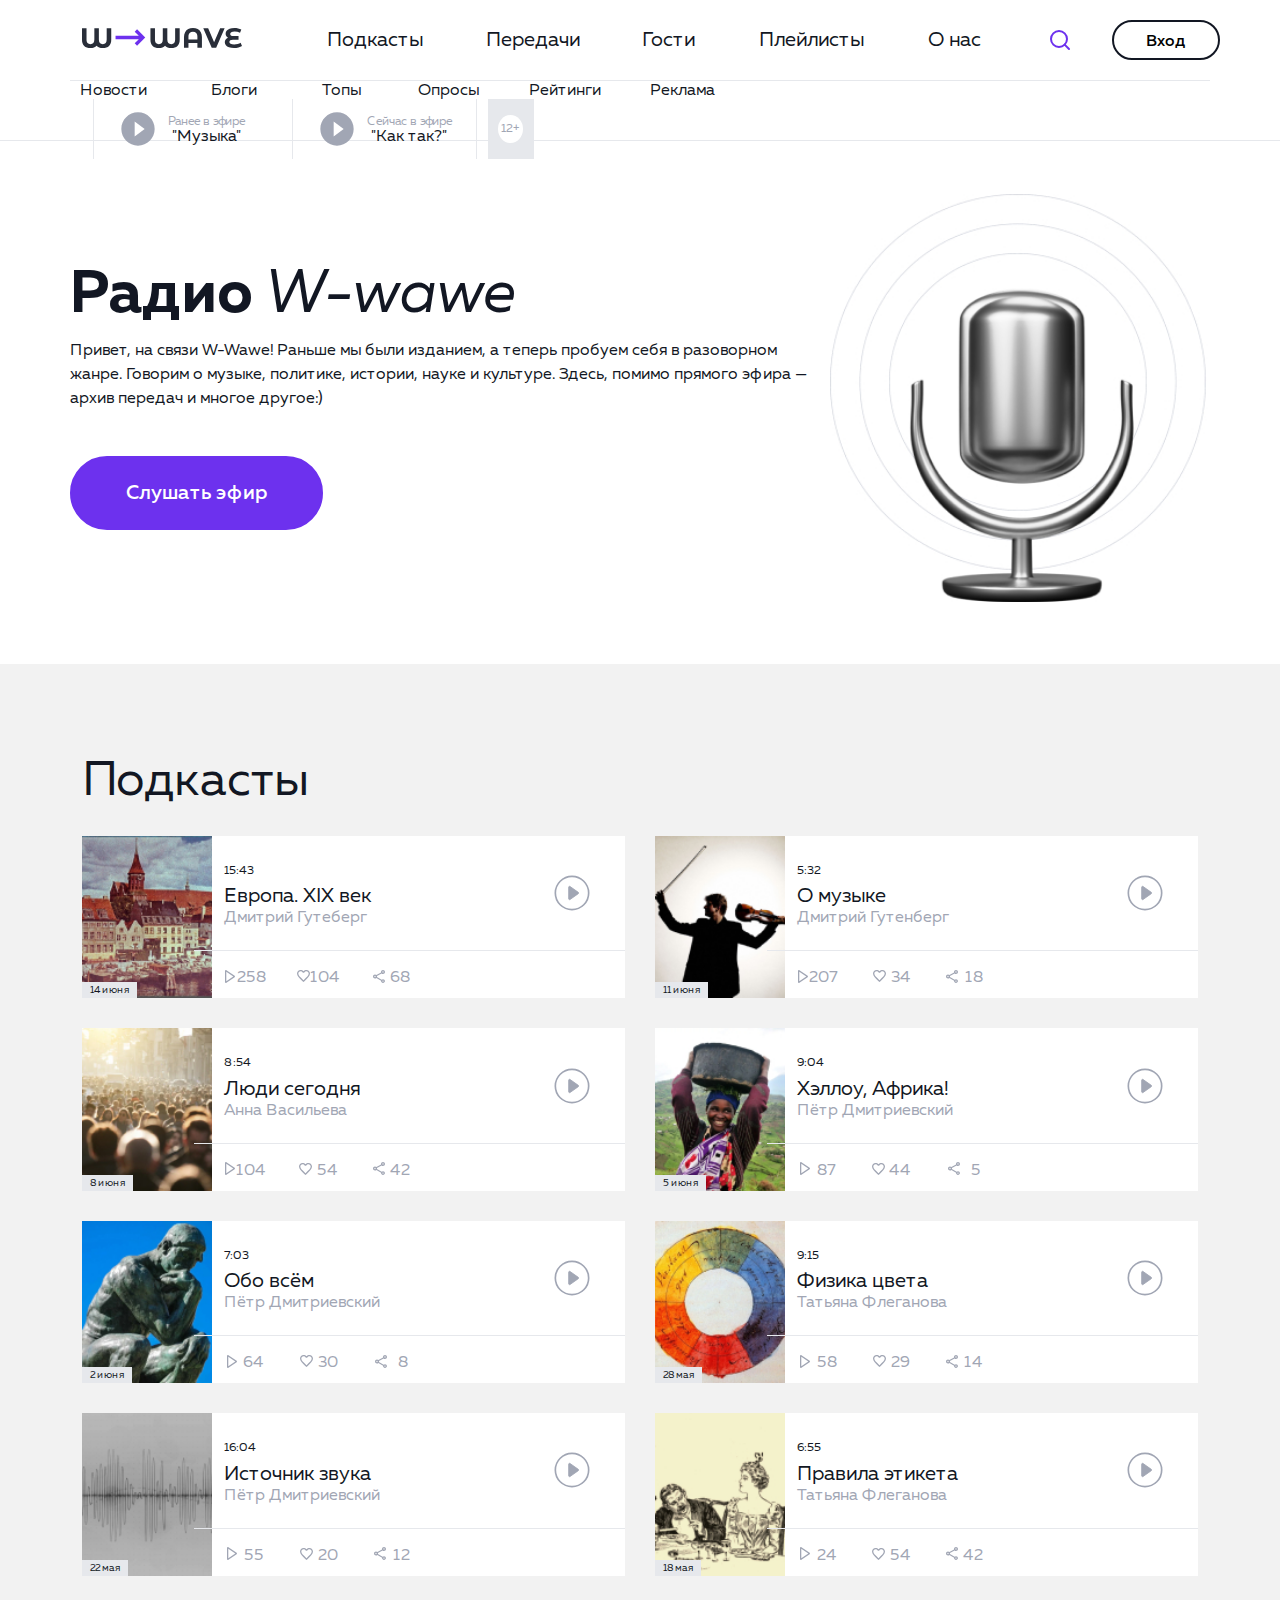
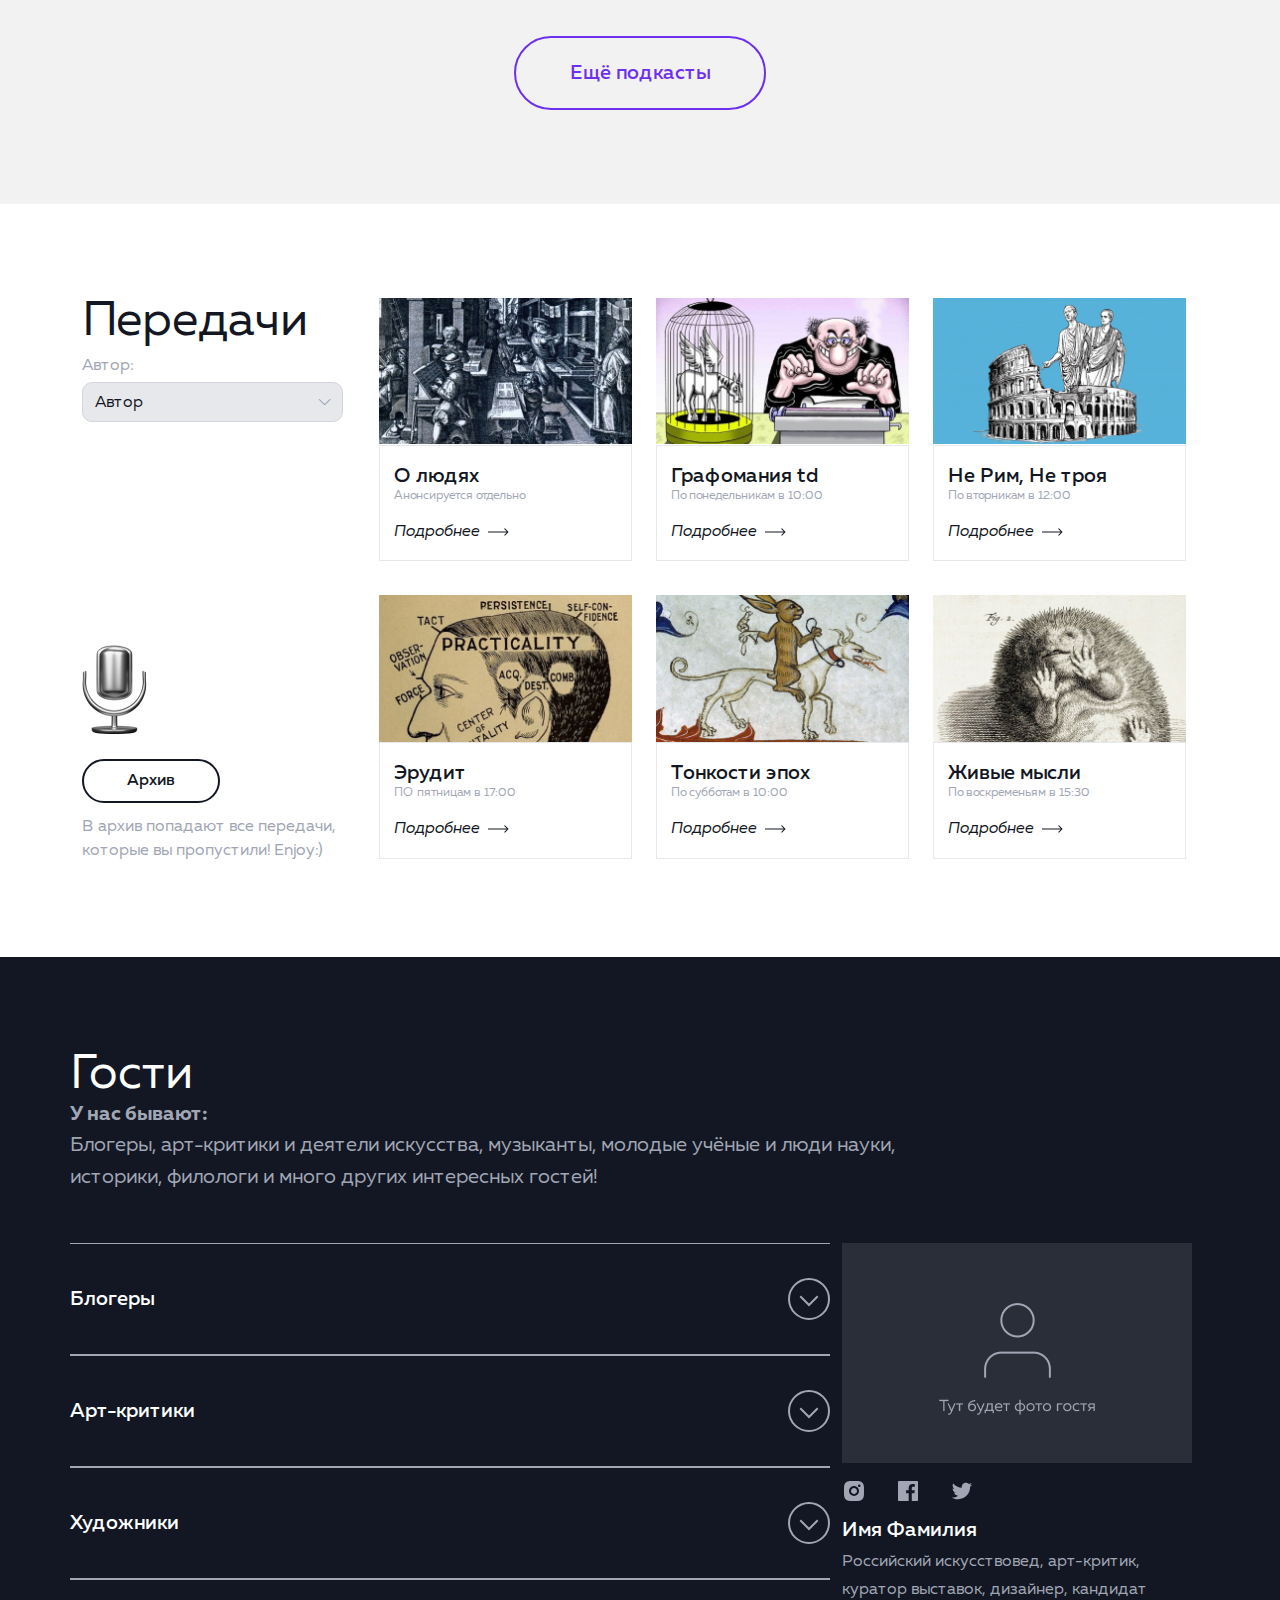
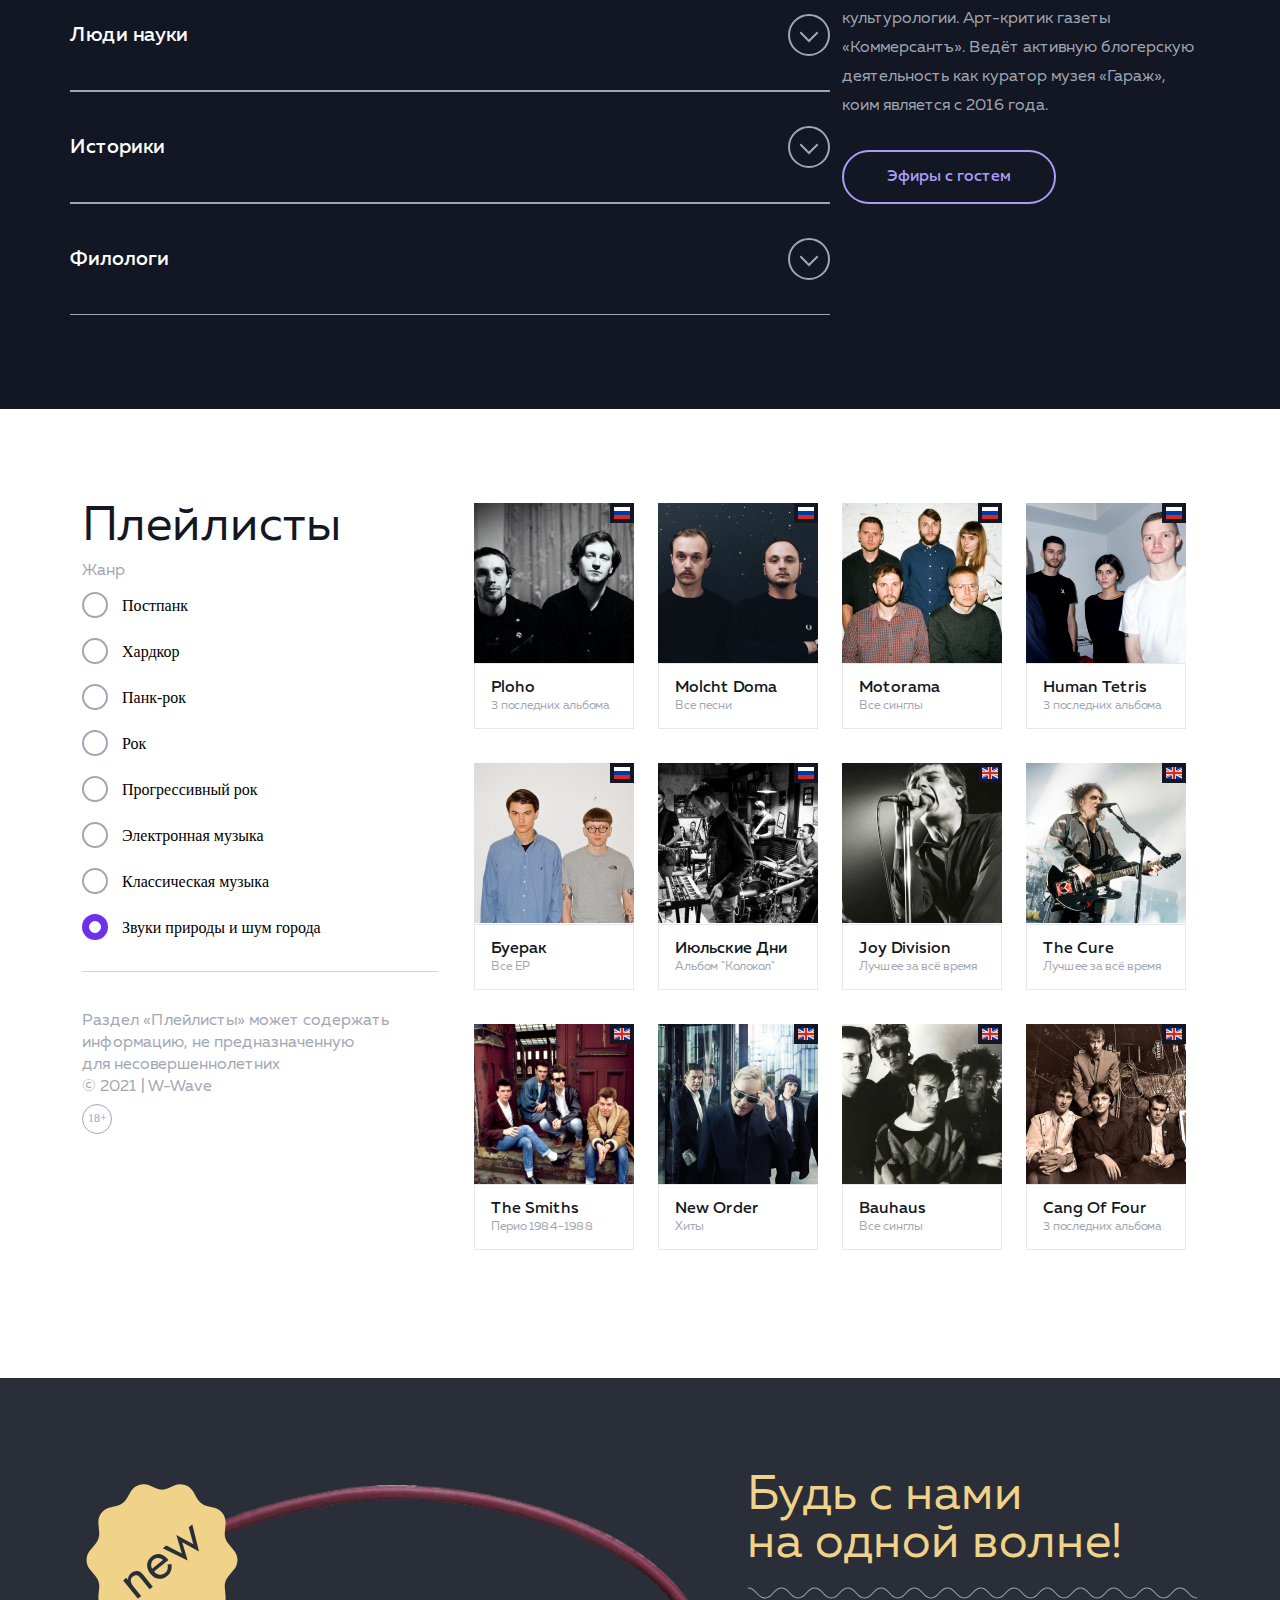
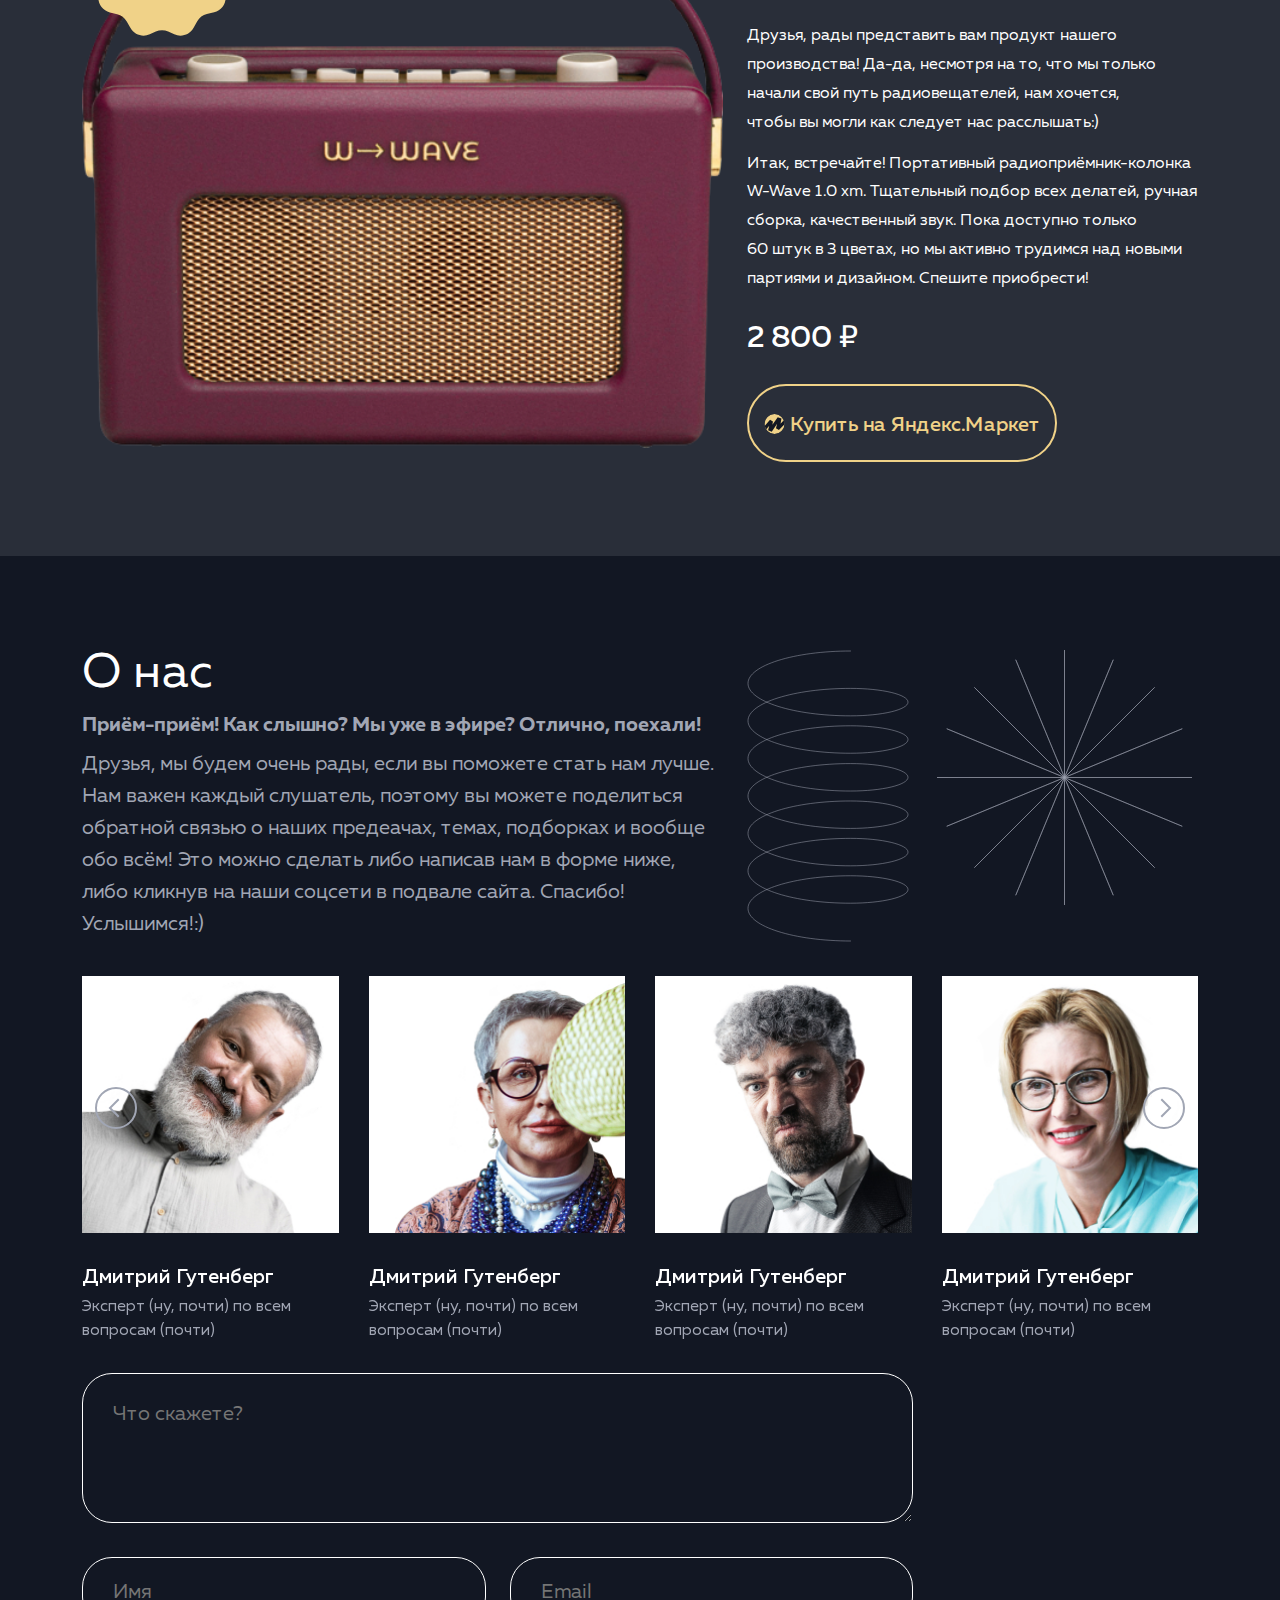
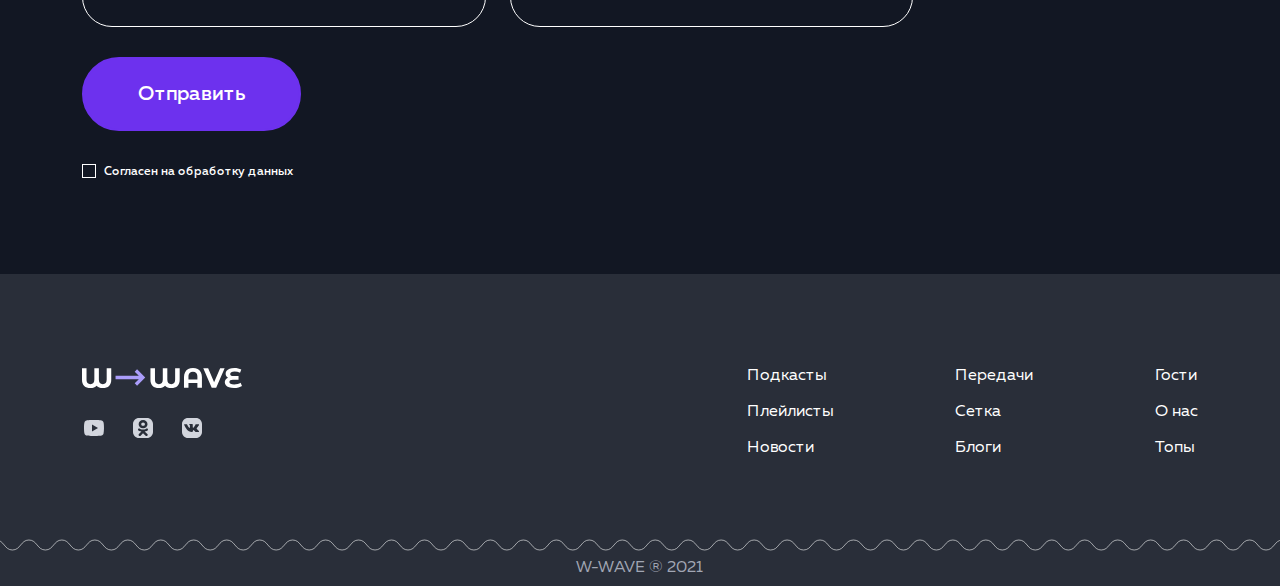
==== commit 2df52e40: "improving header button function" ====
--- a/index.html
+++ b/index.html
@@ -33,7 +33,7 @@
 
           </div>
 
-          <div class="col-xl-10 col-12 row">
+          <div class="col-xl-10 col-12 header__wrapper__nav row">
           <div class="col-lg-10 col-9 header__block__nav__1 flex">
             <button class="btn-reset burger">
               <span class="burger__line"></span>
@@ -133,11 +133,13 @@
                 <button class="btn__reset header__btn__enter">Вход</button>
                 <div class="enter">
                   <h1 class="enter__title">Вход</h1>
+                  <article>
                   <p class="enter__descr">
                     Если у вас ещё нет аккаунта,&nbsp;
+
+                    </p>
                     <a class="registrantion" href="#">зарегестрируйтесь</a>
-                  </p>
-
+                  </article>
                   <div class="close">
                     <button class="close__btn btn__reset">
                       <svg
@@ -325,6 +327,17 @@
             </ul>
 
           </nav>
+          <div class="wrapper__btn__play flex">
+            <button class="btn__reset btn__header__play">
+              <svg width="15" height="15" viewBox="0 0 15 15" fill="none" xmlns="http://www.w3.org/2000/svg">
+                <circle cx="7.5" cy="7.5" r="7.5" fill="#6D31EE"/>
+                <path d="M12 7.00014V8.00014H3V7.00014H12Z" fill="white"/>
+                <path d="M8 12.0001H7L7 3.00014L8 3.00014L8 12.0001Z" fill="white"/>
+                </svg>
+
+
+              Что в эфире?</button>
+          </div>
           <div class="header__btn__wrapper flex col-xl-5 col-4">
             <div class="flex header__block__btn__2">
               <div class="btn__block flex btn__item__block">
--- a/css/style.css
+++ b/css/style.css
@@ -306,7 +306,9 @@
 .header__search--active .search {
   z-index: 100000;
 }
-
+.btn__header__play {
+  display: none;
+}
 .enter-search--active {
   visibility: visible;
   transform: none;
@@ -333,7 +335,6 @@
   display: block;
   background: #121723;
   max-width: 824px;
-  height: 655px;
   padding: 60px;
   position: relative;
 }
@@ -358,6 +359,7 @@
 }
 
 .enter__descr {
+  display: block;
   font-family: "Muller";
   font-style: normal;
   font-weight: 400;
@@ -371,10 +373,18 @@
   /* white */
 
   color: #ffffff;
+
+}
+
+.enter article {
+  display: flex;
+  flex-wrap: wrap;
   margin-bottom: 30px;
+
 }
 
 .registrantion {
+  display: block;
   font-family: "Muller";
   font-style: normal;
   font-weight: 400;
@@ -384,7 +394,6 @@
 
   display: flex;
   align-items: center;
-
   color: #6d31ee;
   transition: color 0.3s ease-in-out, border 0.3s ease-in-out;
 }
@@ -416,8 +425,8 @@
 }
 
 .form-input-enter {
-  width: 526px;
-  height: 70px;
+  max-width: 526px;
+  min-height: 70px;
   background-color: inherit;
   border: 1px solid #ffffff;
   border-radius: 40px;
@@ -451,8 +460,8 @@
   text-align: center;
 
   color: #ffffff;
-  width: 167px;
-  height: 70px;
+  max-width: 167px;
+  min-height: 70px;
   transition: color 0.3s ease-in-out, border 0.3s ease-in-out,
     background-color 0.3s ease-in-out;
 }
--- a/css/media.css
+++ b/css/media.css
@@ -76,9 +76,9 @@
   .btn__item__block {
     padding: 0 12px 0 10px;
   }
+
   .header__logo {
     height: 60px;
-    background-color: #f2f2f2;
   }
 
   .header__logo__link {
@@ -94,7 +94,10 @@
 }
 
 @media (max-width: 1199px) {
-
+  .header {
+    background-image: url("../img/header__bg.jpg");
+    background-repeat: no-repeat;
+  }
   .transfer__block__elem:last-child {
     display: block;
     min-height: 105px;
@@ -132,7 +135,7 @@
     top: 0;
     width: 100%;
     min-width: 250px;
-    height: 100vh;
+    height: 50vh;
     z-index: 1000;
     padding: 50px;
     box-shadow: 0 0 5px #888;
@@ -148,7 +151,7 @@
   .header__nav {
     background-image: url("../img/burger__spiral.svg"), url("../img/burger__spiral.svg");
     background-repeat: no-repeat;
-    background-position: right 35% bottom 30%, right 15% top -30%;
+    background-position: right 35% bottom -20px, right 15% top -20px;
   }
 
   .header__link__968 {
@@ -456,19 +459,42 @@
   }
   .header__nav .header__nav__list {
     min-width: 100%;
-    padding-left: 30px;
-  }
-
-
+  }
+  .header__nav {
+    height: 100vh;
+  }
+
+  .wrapper__btn__play {
+    justify-content: center;
+  }
+
+  .btn__header__play {
+    display: block;
+    color: #6D31EE;
+    font-family: 'Muller';
+    font-style: normal;
+    font-weight: 500;
+    font-size: 16px;
+    line-height: 16px;
+    padding-left: 20px;
+  }
+  .header__btn__wrapper {
+    /* display: block; */
+    /* visibility: hidden; */
+    position: absolute;
+  }
+  .btn__header__play svg {
+    transform: translateY(2px)
+  }
   .header__nav__2 {
     position: absolute;
     left: 0;
-    bottom: -20%;
+    bottom: -15%;
     /* top: 0; */
     width: 100%;
     min-width: 250px;
     /* height: 50%; */
-    height: 50vh;
+    height: 40vh;
     z-index: 2000;
     padding: 30px;
     overflow-y: auto;
@@ -489,13 +515,18 @@
   .header__link__968:first-child {
     min-width: 50%;
 }
-.header__link__968:last-child {
-  min-width: 50%;
-}
-
-.header__nav__list__2 {
-  transform: translateX(0%);
-}
+  .header__link__968:last-child {
+    min-width: 50%;
+  }
+  .header__nav__item__2__768:first-child {
+    min-width: 50%;
+}
+  .header__nav__list__2 {
+    min-width: 100%;
+  }
+  .header__nav__list__2 {
+    transform: translateX(0%);
+  }
   .header__nav__item__2 {
     text-align: start;
   }
@@ -557,13 +588,52 @@
     margin-top: 10px;
     margin-bottom: 0px;
   }
-
-
-
+  .enter article {
+
+    margin-bottom: 20px;
+
+  }
+  .enter__title {
+    font-size: 24px;
+    margin-bottom: 8px;
+  }
+  .registrantion,
+  .enter__descr {
+    font-size: 12px;
+  }
+  .form__enter {
+    margin-bottom: 10px;
+  }
+  .form-input-enter {
+    font-size: 16px;
+    min-height: 20px;
+    padding: 12px 18px;
+    margin-bottom: 20px;
+  }
+
+  .btn__form__enter {
+    font-size: 16px;
+    padding: 12px 56px;
+    max-width: 160px;
+    min-height: 40px;
+  }
+  .enter__social__link__descr {
+    font-size: 12px;
+    margin-bottom: 13px;
+  }
+
+  .list__enter  {
+    justify-content: space-between;
+  }
+  .header__wrapper__nav {
+    padding: 20px 0;
+  }
   .enter {
     max-width: 100%;
   }
-
+  .item__enter:not(:first-child) {
+    margin-left: 0;
+  }
   .prime__block__left {
     padding: 40px 0;
   }
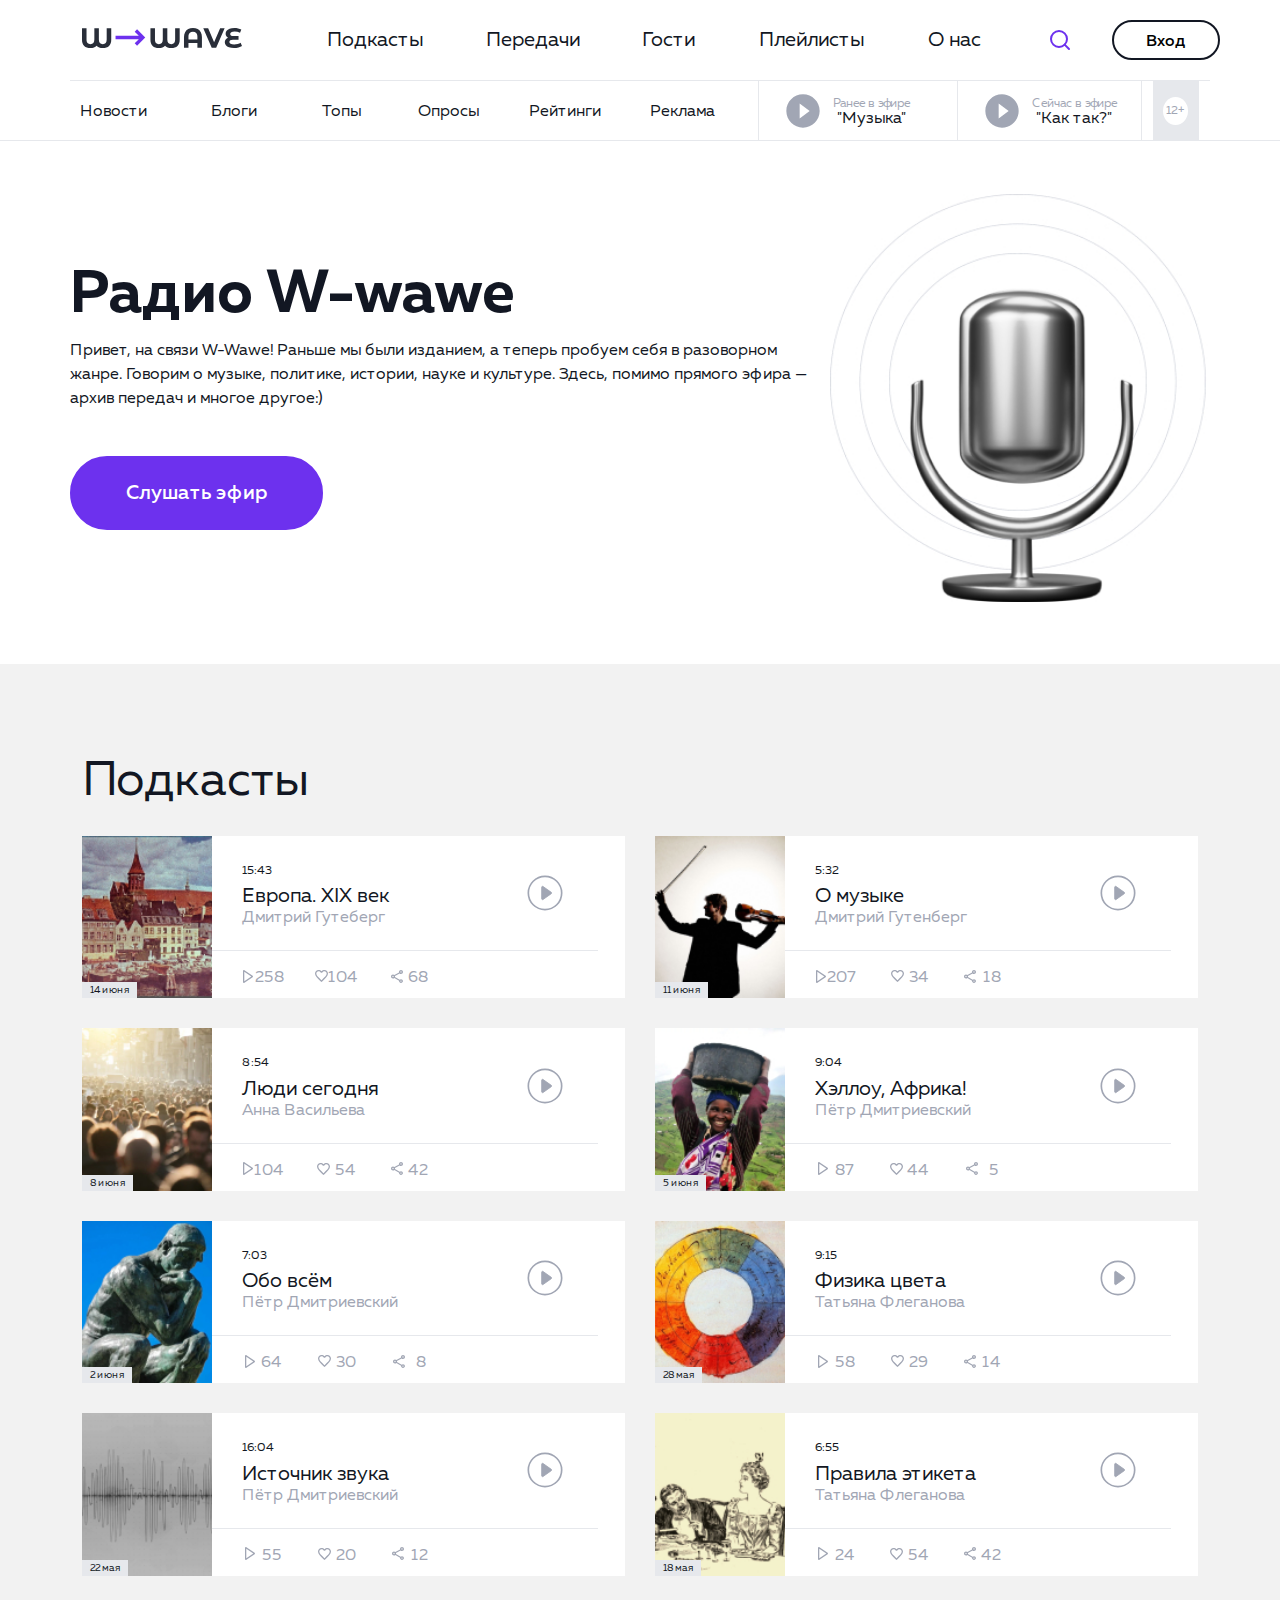
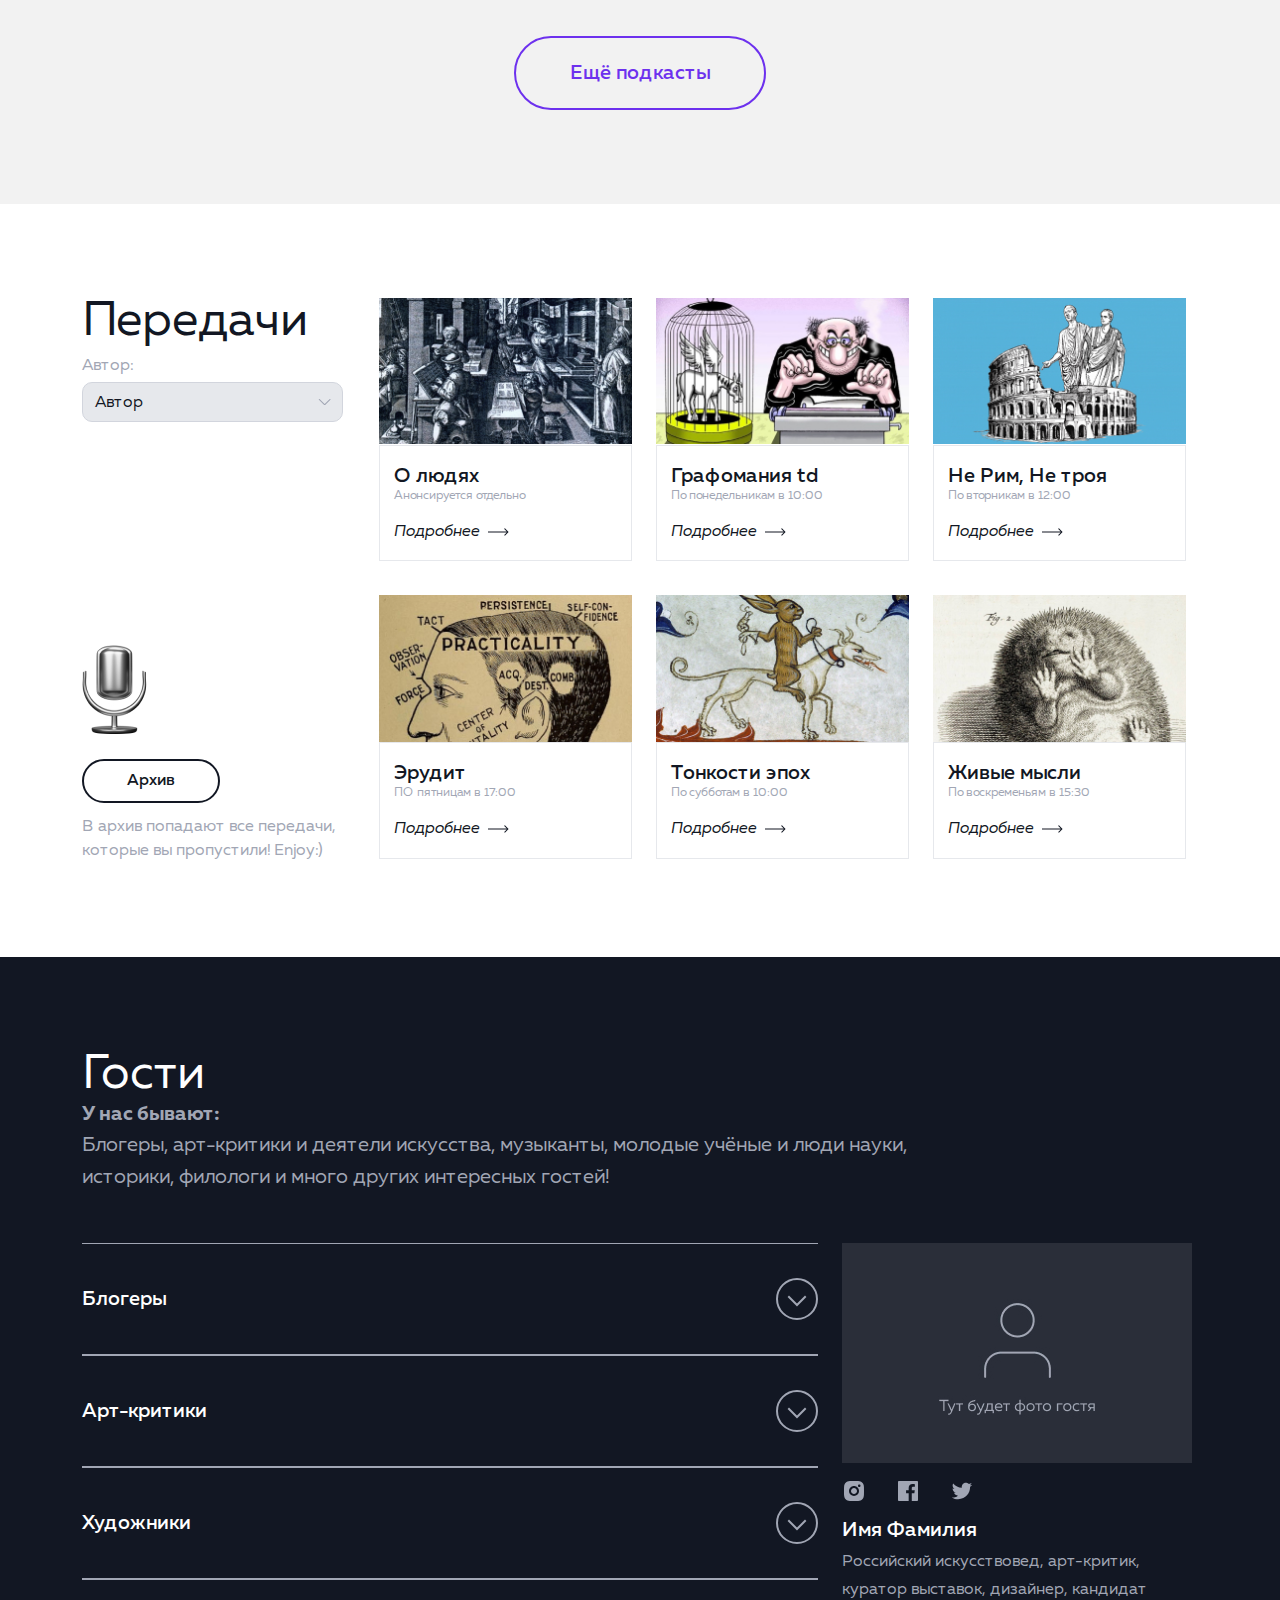
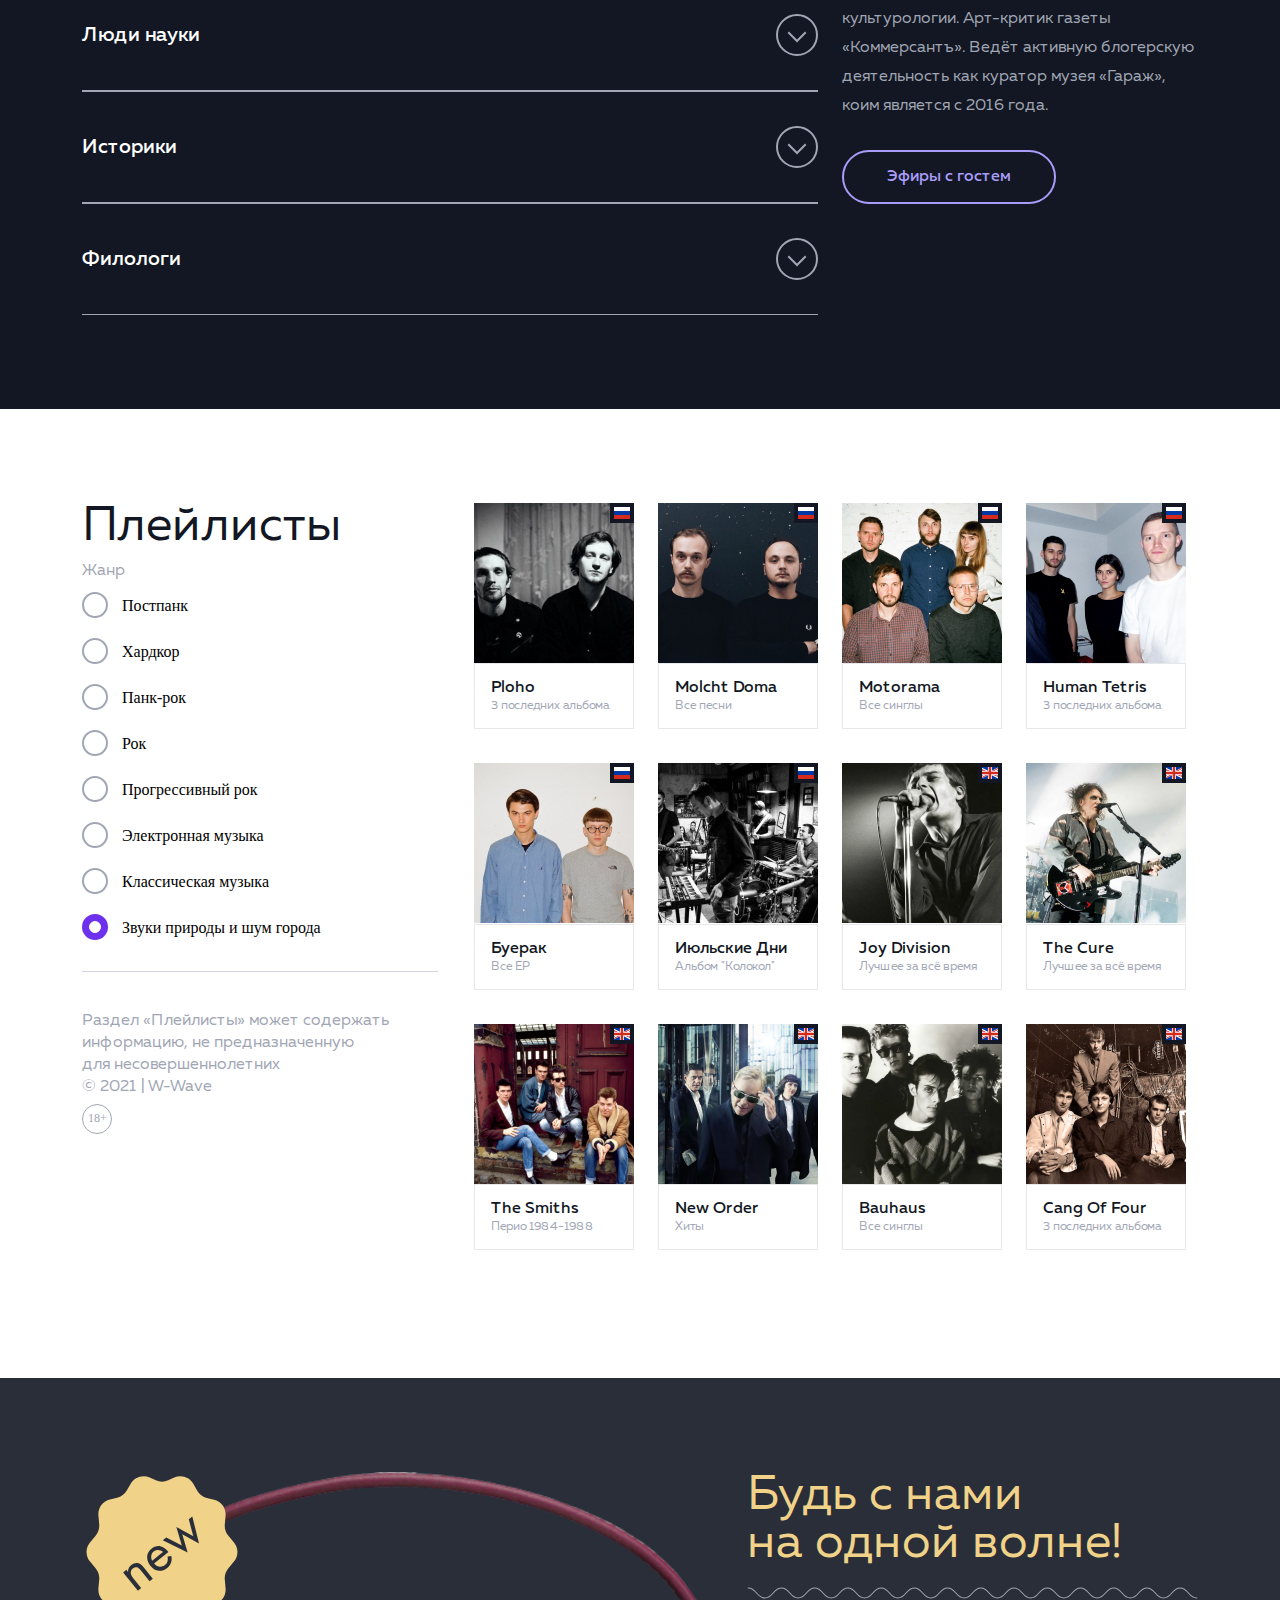
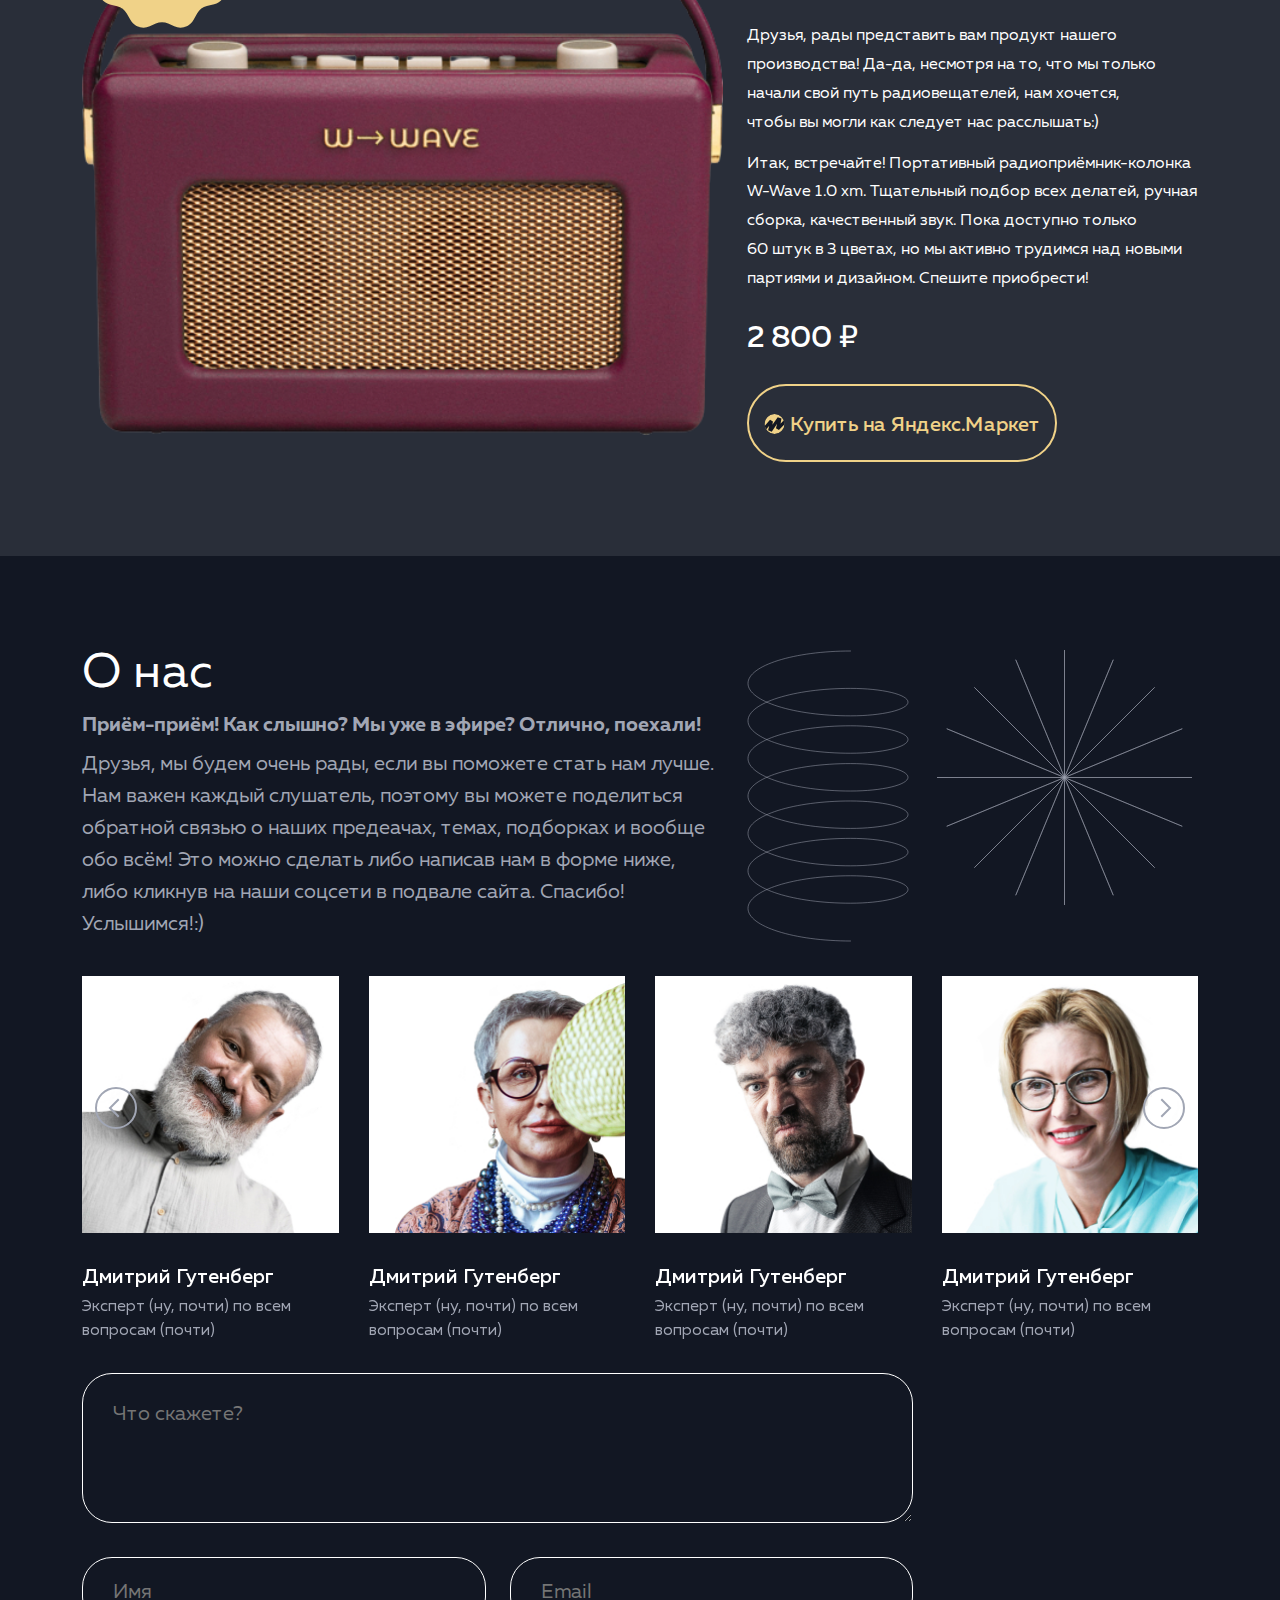
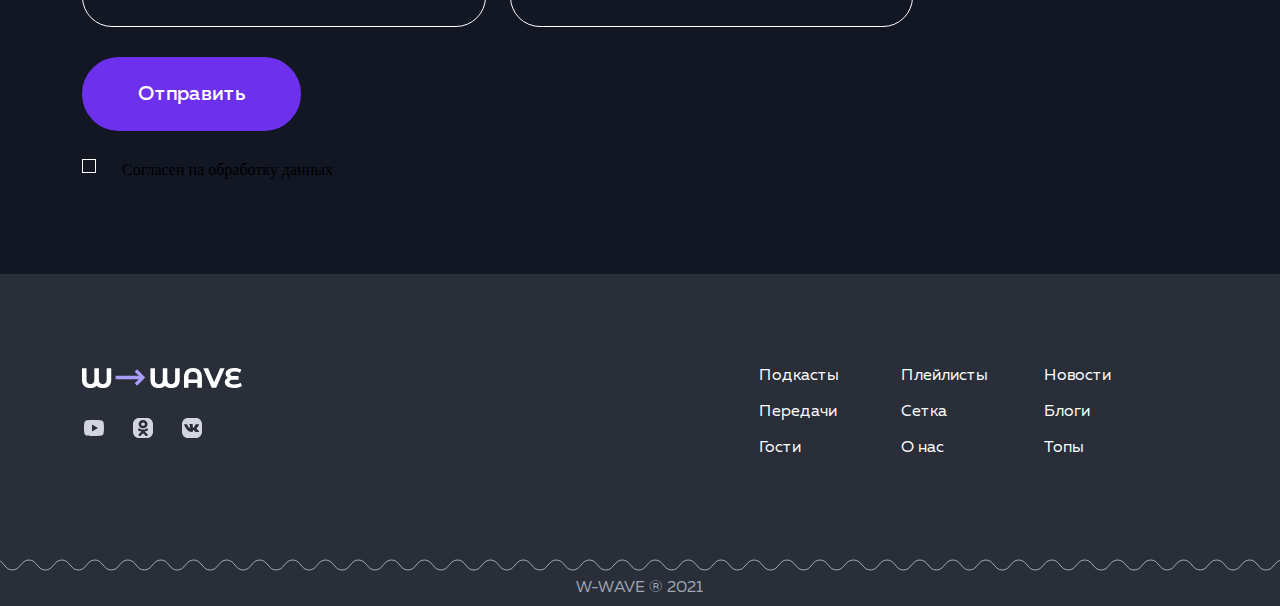
==== commit abaeb0c7: "full layout v.1" ====
--- a/index.html
+++ b/index.html
@@ -320,12 +320,7 @@
                   </li>
                 </ul>
               </li>
-
-
-
-
             </ul>
-
           </nav>
           <div class="wrapper__btn__play flex">
             <button class="btn__reset btn__header__play">
@@ -333,12 +328,11 @@
                 <circle cx="7.5" cy="7.5" r="7.5" fill="#6D31EE"/>
                 <path d="M12 7.00014V8.00014H3V7.00014H12Z" fill="white"/>
                 <path d="M8 12.0001H7L7 3.00014L8 3.00014L8 12.0001Z" fill="white"/>
-                </svg>
-
-
-              Что в эфире?</button>
+              </svg>
+              Что в эфире?
+            </button>
           </div>
-          <div class="header__btn__wrapper flex col-xl-5 col-4">
+          <div class="header__btn__wrapper flex col-xl-5 col-md-4 col-12">
             <div class="flex header__block__btn__2">
               <div class="btn__block flex btn__item__block">
                 <button class="play__btn__1 btn__reset">
@@ -431,7 +425,11 @@
           <ul class="list__reset row podcast__list">
             <li class="col-lg-6 col-12 podcast__item" tabindex="1">
               <time class="podcast__day__time">14 июня</time>
-              <div class="podcast__item__block">
+              <div class="podcast__item__block flex">
+                <div class="podcast__item__pic">
+
+                </div>
+                <div class="podcast__wrapper__descr">
                 <div class="podcast__block flex">
                   <article class="podcast__block__descr">
                     <time class="podcast__time">15:43</time>
@@ -479,6 +477,7 @@
                   </button>
                 </div>
 
+
                 <div class="podcast__block__like">
                   <ul class="list__reset like__list flex">
                     <li class="like__item">
@@ -567,10 +566,15 @@
                   </ul>
                 </div>
               </div>
+              </div>
             </li>
             <li class="col-lg-6 col-12 podcast__item" tabindex="2">
               <time class="podcast__day__time">11 июня</time>
-              <div class="podcast__item__block">
+              <div class="podcast__item__block flex">
+                <div class="podcast__item__pic">
+
+                </div>
+                <div class="podcast__wrapper__descr">
                 <div class="podcast__block flex">
                   <article class="podcast__block__descr">
                     <time class="podcast__time">5:32</time>
@@ -702,10 +706,15 @@
                   </ul>
                 </div>
               </div>
+            </div>
             </li>
             <li class="col-lg-6 col-12 podcast__item" tabindex="3">
               <time class="podcast__day__time">8 июня</time>
-              <div class="podcast__item__block">
+              <div class="podcast__item__block flex">
+                <div class="podcast__item__pic">
+
+                </div>
+                <div class="podcast__wrapper__descr">
                 <div class="podcast__block flex">
                   <article class="podcast__block__descr">
                     <time class="podcast__time">8:54</time>
@@ -837,10 +846,15 @@
                   </ul>
                 </div>
               </div>
+              </div>
             </li>
             <li class="col-lg-6 col-12 podcast__item" tabindex="4">
               <time class="podcast__day__time">5 июня</time>
-              <div class="podcast__item__block">
+              <div class="podcast__item__block flex">
+                <div class="podcast__item__pic">
+
+                </div>
+                <div class="podcast__wrapper__descr">
                 <div class="podcast__block flex">
                   <article class="podcast__block__descr">
                     <time class="podcast__time">9:04</time>
@@ -972,10 +986,15 @@
                   </ul>
                 </div>
               </div>
+            </div>
             </li>
             <li class="col-lg-6 col-12 podcast__item" tabindex="5">
               <time class="podcast__day__time">2 июня</time>
-              <div class="podcast__item__block">
+              <div class="podcast__item__block flex">
+                <div class="podcast__item__pic">
+
+                </div>
+                <div class="podcast__wrapper__descr">
                 <div class="podcast__block flex">
                   <article class="podcast__block__descr">
                     <time class="podcast__time">7:03</time>
@@ -1107,10 +1126,15 @@
                   </ul>
                 </div>
               </div>
+            </div>
             </li>
             <li class="col-lg-6 col-12 podcast__item" tabindex="6">
               <time class="podcast__day__time">28 мая</time>
-              <div class="podcast__item__block">
+              <div class="podcast__item__block flex">
+                <div class="podcast__item__pic">
+
+                </div>
+                <div class="podcast__wrapper__descr">
                 <div class="podcast__block flex">
                   <article class="podcast__block__descr">
                     <time class="podcast__time">9:15</time>
@@ -1242,10 +1266,15 @@
                   </ul>
                 </div>
               </div>
+              </div>
             </li>
             <li class="col-lg-6 col-12 podcast__item" tabindex="7">
               <time class="podcast__day__time">22 мая</time>
-              <div class="podcast__item__block">
+              <div class="podcast__item__block flex">
+                <div class="podcast__item__pic">
+
+                </div>
+                <div class="podcast__wrapper__descr">
                 <div class="podcast__block flex">
                   <article class="podcast__block__descr">
                     <time class="podcast__time">16:04</time>
@@ -1377,10 +1406,15 @@
                   </ul>
                 </div>
               </div>
+              </div>
             </li>
             <li class="col-lg-6 col-12 podcast__item" tabindex="8">
               <time class="podcast__day__time">18 мая</time>
-              <div class="podcast__item__block">
+              <div class="podcast__item__block flex">
+                <div class="podcast__item__pic">
+
+                </div>
+                <div class="podcast__wrapper__descr">
                 <div class="podcast__block flex">
                   <article class="podcast__block__descr">
                     <time class="podcast__time">6:55</time>
@@ -1512,10 +1546,15 @@
                   </ul>
                 </div>
               </div>
+              </div>
             </li>
             <li class="col-lg-6 col-12 podcast__item" tabindex="9">
               <time class="podcast__day__time">18 мая</time>
-              <div class="podcast__item__block">
+              <div class="podcast__item__block flex">
+                <div class="podcast__item__pic">
+
+                </div>
+                <div class="podcast__wrapper__descr">
                 <div class="podcast__block flex">
                   <article class="podcast__block__descr">
                     <time class="podcast__time">6:55</time>
@@ -1647,10 +1686,15 @@
                   </ul>
                 </div>
               </div>
+              </div>
             </li>
             <li class="col-lg-6 col-12 podcast__item" tabindex="10">
               <time class="podcast__day__time">18 мая</time>
-              <div class="podcast__item__block">
+              <div class="podcast__item__block flex">
+                <div class="podcast__item__pic">
+
+                </div>
+                <div class="podcast__wrapper__descr">
                 <div class="podcast__block flex">
                   <article class="podcast__block__descr">
                     <time class="podcast__time">6:55</time>
@@ -1782,6 +1826,7 @@
                   </ul>
                 </div>
               </div>
+            </div>
             </li>
           </ul>
 
@@ -2010,7 +2055,7 @@
                 </li>
               </ul>
             </div>
-            <div class="transfer__footer__block transfer__footer__block__2 col-8">
+            <div class="transfer__footer__block transfer__footer__block__2 col-sm-8 col-12">
               <button class="btn__reset transfer__btn">Архив</button>
               <p class="transfer__footer__descr">
                 В архив попадают все передачи, которые вы пропустили! Enjoy:)
@@ -2031,7 +2076,7 @@
             </p>
           </div>
           <div class="row accordion__block">
-            <ul class="col-lg-8 col-12 accordion-list list__reset">
+            <ul class=" list__reset__guest accordion-list col-lg-8 col-12">
               <li class="accordion__item accordion">
                 <button
                   class="accordion__control btn btn__reset more__info flex guest__btn"
@@ -2057,49 +2102,49 @@
 
                 <div class="accordion__content">
                   <ul class="list__reset guest__accordion__list row flex">
-                    <li class="guest__accordion__item col-lg-3 col-md-4 flex">
-                      <button class="btn__reset guest__accordion__btn">
-                        Имя Фамилия
-                      </button>
-                      <button class="btn__reset guest__accordion__btn">
-                        Имя Фамилия
-                      </button>
-                      <button class="btn__reset guest__accordion__btn">
-                        Имя Фамилия
-                      </button>
-                      <button class="btn__reset guest__accordion__btn">
-                        Имя Фамилия
-                      </button>
-                    </li>
-                    <li class="guest__accordion__item col-lg-3 col-md-4 flex">
-                      <button class="btn__reset guest__accordion__btn">
-                        Имя Фамилия
-                      </button>
-                      <button class="btn__reset guest__accordion__btn">
-                        Имя Фамилия
-                      </button>
-                      <button class="btn__reset guest__accordion__btn">
-                        Имя Фамилия
-                      </button>
-                      <button class="btn__reset guest__accordion__btn">
-                        Имя Фамилия
-                      </button>
-                    </li>
-                    <li class="guest__accordion__item col-lg-3 col-md-4 flex">
-                      <button class="btn__reset guest__accordion__btn">
-                        Имя Фамилия
-                      </button>
-                      <button class="btn__reset guest__accordion__btn">
-                        Имя Фамилия
-                      </button>
-                      <button class="btn__reset guest__accordion__btn">
-                        Имя Фамилия
-                      </button>
-                      <button class="btn__reset guest__accordion__btn">
-                        Имя Фамилия
-                      </button>
-                    </li>
-                    <li class="guest__accordion__item row col-lg-3 col-md-12  flex">
+                    <li class="guest__accordion__item col-lg-3 col-md-4 col-6 flex">
+                      <button class="btn__reset guest__accordion__btn">
+                        Имя Фамилия
+                      </button>
+                      <button class="btn__reset guest__accordion__btn">
+                        Имя Фамилия
+                      </button>
+                      <button class="btn__reset guest__accordion__btn">
+                        Имя Фамилия
+                      </button>
+                      <button class="btn__reset guest__accordion__btn">
+                        Имя Фамилия
+                      </button>
+                    </li>
+                    <li class="guest__accordion__item col-lg-3 col-md-4 col-6 flex">
+                      <button class="btn__reset guest__accordion__btn">
+                        Имя Фамилия
+                      </button>
+                      <button class="btn__reset guest__accordion__btn">
+                        Имя Фамилия
+                      </button>
+                      <button class="btn__reset guest__accordion__btn">
+                        Имя Фамилия
+                      </button>
+                      <button class="btn__reset guest__accordion__btn">
+                        Имя Фамилия
+                      </button>
+                    </li>
+                    <li class="guest__accordion__item col-lg-3 col-md-4 col-6 flex">
+                      <button class="btn__reset guest__accordion__btn">
+                        Имя Фамилия
+                      </button>
+                      <button class="btn__reset guest__accordion__btn">
+                        Имя Фамилия
+                      </button>
+                      <button class="btn__reset guest__accordion__btn">
+                        Имя Фамилия
+                      </button>
+                      <button class="btn__reset guest__accordion__btn">
+                        Имя Фамилия
+                      </button>
+                    </li>
+                    <li class="guest__accordion__item row col-lg-3 col-md-12 col-6 flex">
                       <button class="col-lg-12 col-md-4 btn__reset guest__accordion__btn">
                         Имя Фамилия
                       </button>
@@ -2148,49 +2193,49 @@
 
                 <div class="accordion__content">
                   <ul class="list__reset guest__accordion__list row flex">
-                    <li class="guest__accordion__item col-lg-3 col-md-4 flex">
-                      <button class="btn__reset guest__accordion__btn">
-                        Имя Фамилия
-                      </button>
-                      <button class="btn__reset guest__accordion__btn">
-                        Имя Фамилия
-                      </button>
-                      <button class="btn__reset guest__accordion__btn">
-                        Имя Фамилия
-                      </button>
-                      <button class="btn__reset guest__accordion__btn">
-                        Имя Фамилия
-                      </button>
-                    </li>
-                    <li class="guest__accordion__item col-lg-3 col-md-4 flex">
-                      <button class="btn__reset guest__accordion__btn">
-                        Имя Фамилия
-                      </button>
-                      <button class="btn__reset guest__accordion__btn">
-                        Имя Фамилия
-                      </button>
-                      <button class="btn__reset guest__accordion__btn">
-                        Имя Фамилия
-                      </button>
-                      <button class="btn__reset guest__accordion__btn">
-                        Имя Фамилия
-                      </button>
-                    </li>
-                    <li class="guest__accordion__item col-lg-3 col-md-4 flex">
-                      <button class="btn__reset guest__accordion__btn">
-                        Имя Фамилия
-                      </button>
-                      <button class="btn__reset guest__accordion__btn">
-                        Имя Фамилия
-                      </button>
-                      <button class="btn__reset guest__accordion__btn">
-                        Имя Фамилия
-                      </button>
-                      <button class="btn__reset guest__accordion__btn">
-                        Имя Фамилия
-                      </button>
-                    </li>
-                    <li class="guest__accordion__item row col-lg-3 col-md-12  flex">
+                    <li class="guest__accordion__item col-lg-3 col-md-4 col-6 flex">
+                      <button class="btn__reset guest__accordion__btn">
+                        Имя Фамилия
+                      </button>
+                      <button class="btn__reset guest__accordion__btn">
+                        Имя Фамилия
+                      </button>
+                      <button class="btn__reset guest__accordion__btn">
+                        Имя Фамилия
+                      </button>
+                      <button class="btn__reset guest__accordion__btn">
+                        Имя Фамилия
+                      </button>
+                    </li>
+                    <li class="guest__accordion__item col-lg-3 col-md-4 col-6 flex">
+                      <button class="btn__reset guest__accordion__btn">
+                        Имя Фамилия
+                      </button>
+                      <button class="btn__reset guest__accordion__btn">
+                        Имя Фамилия
+                      </button>
+                      <button class="btn__reset guest__accordion__btn">
+                        Имя Фамилия
+                      </button>
+                      <button class="btn__reset guest__accordion__btn">
+                        Имя Фамилия
+                      </button>
+                    </li>
+                    <li class="guest__accordion__item col-lg-3 col-md-4 col-6 flex">
+                      <button class="btn__reset guest__accordion__btn">
+                        Имя Фамилия
+                      </button>
+                      <button class="btn__reset guest__accordion__btn">
+                        Имя Фамилия
+                      </button>
+                      <button class="btn__reset guest__accordion__btn">
+                        Имя Фамилия
+                      </button>
+                      <button class="btn__reset guest__accordion__btn">
+                        Имя Фамилия
+                      </button>
+                    </li>
+                    <li class="guest__accordion__item row col-lg-3 col-md-12 col-6 flex">
                       <button class="col-lg-12 col-md-4 btn__reset guest__accordion__btn">
                         Имя Фамилия
                       </button>
@@ -2239,49 +2284,49 @@
 
                 <div class="accordion__content">
                   <ul class="list__reset guest__accordion__list row flex">
-                    <li class="guest__accordion__item col-lg-3 col-md-4 flex">
-                      <button class="btn__reset guest__accordion__btn">
-                        Имя Фамилия
-                      </button>
-                      <button class="btn__reset guest__accordion__btn">
-                        Имя Фамилия
-                      </button>
-                      <button class="btn__reset guest__accordion__btn">
-                        Имя Фамилия
-                      </button>
-                      <button class="btn__reset guest__accordion__btn">
-                        Имя Фамилия
-                      </button>
-                    </li>
-                    <li class="guest__accordion__item col-lg-3 col-md-4 flex">
-                      <button class="btn__reset guest__accordion__btn">
-                        Имя Фамилия
-                      </button>
-                      <button class="btn__reset guest__accordion__btn">
-                        Имя Фамилия
-                      </button>
-                      <button class="btn__reset guest__accordion__btn">
-                        Имя Фамилия
-                      </button>
-                      <button class="btn__reset guest__accordion__btn">
-                        Имя Фамилия
-                      </button>
-                    </li>
-                    <li class="guest__accordion__item col-lg-3 col-md-4 flex">
-                      <button class="btn__reset guest__accordion__btn">
-                        Имя Фамилия
-                      </button>
-                      <button class="btn__reset guest__accordion__btn">
-                        Имя Фамилия
-                      </button>
-                      <button class="btn__reset guest__accordion__btn">
-                        Имя Фамилия
-                      </button>
-                      <button class="btn__reset guest__accordion__btn">
-                        Имя Фамилия
-                      </button>
-                    </li>
-                    <li class="guest__accordion__item row col-lg-3 col-md-12  flex">
+                    <li class="guest__accordion__item col-lg-3 col-md-4 col-6 flex">
+                      <button class="btn__reset guest__accordion__btn">
+                        Имя Фамилия
+                      </button>
+                      <button class="btn__reset guest__accordion__btn">
+                        Имя Фамилия
+                      </button>
+                      <button class="btn__reset guest__accordion__btn">
+                        Имя Фамилия
+                      </button>
+                      <button class="btn__reset guest__accordion__btn">
+                        Имя Фамилия
+                      </button>
+                    </li>
+                    <li class="guest__accordion__item col-lg-3 col-md-4 col-6 flex">
+                      <button class="btn__reset guest__accordion__btn">
+                        Имя Фамилия
+                      </button>
+                      <button class="btn__reset guest__accordion__btn">
+                        Имя Фамилия
+                      </button>
+                      <button class="btn__reset guest__accordion__btn">
+                        Имя Фамилия
+                      </button>
+                      <button class="btn__reset guest__accordion__btn">
+                        Имя Фамилия
+                      </button>
+                    </li>
+                    <li class="guest__accordion__item col-lg-3 col-md-4 col-6 flex">
+                      <button class="btn__reset guest__accordion__btn">
+                        Имя Фамилия
+                      </button>
+                      <button class="btn__reset guest__accordion__btn">
+                        Имя Фамилия
+                      </button>
+                      <button class="btn__reset guest__accordion__btn">
+                        Имя Фамилия
+                      </button>
+                      <button class="btn__reset guest__accordion__btn">
+                        Имя Фамилия
+                      </button>
+                    </li>
+                    <li class="guest__accordion__item row col-lg-3 col-md-12 col-6 flex">
                       <button class="col-lg-12 col-md-4 btn__reset guest__accordion__btn">
                         Имя Фамилия
                       </button>
@@ -2330,49 +2375,49 @@
 
                 <div class="accordion__content">
                   <ul class="list__reset guest__accordion__list row flex">
-                    <li class="guest__accordion__item col-lg-3 col-md-4 flex">
-                      <button class="btn__reset guest__accordion__btn">
-                        Имя Фамилия
-                      </button>
-                      <button class="btn__reset guest__accordion__btn">
-                        Имя Фамилия
-                      </button>
-                      <button class="btn__reset guest__accordion__btn">
-                        Имя Фамилия
-                      </button>
-                      <button class="btn__reset guest__accordion__btn">
-                        Имя Фамилия
-                      </button>
-                    </li>
-                    <li class="guest__accordion__item col-lg-3 col-md-4 flex">
-                      <button class="btn__reset guest__accordion__btn">
-                        Имя Фамилия
-                      </button>
-                      <button class="btn__reset guest__accordion__btn">
-                        Имя Фамилия
-                      </button>
-                      <button class="btn__reset guest__accordion__btn">
-                        Имя Фамилия
-                      </button>
-                      <button class="btn__reset guest__accordion__btn">
-                        Имя Фамилия
-                      </button>
-                    </li>
-                    <li class="guest__accordion__item col-lg-3 col-md-4 flex">
-                      <button class="btn__reset guest__accordion__btn">
-                        Имя Фамилия
-                      </button>
-                      <button class="btn__reset guest__accordion__btn">
-                        Имя Фамилия
-                      </button>
-                      <button class="btn__reset guest__accordion__btn">
-                        Имя Фамилия
-                      </button>
-                      <button class="btn__reset guest__accordion__btn">
-                        Имя Фамилия
-                      </button>
-                    </li>
-                    <li class="guest__accordion__item row col-lg-3 col-md-12  flex">
+                    <li class="guest__accordion__item col-lg-3 col-md-4 col-6 flex">
+                      <button class="btn__reset guest__accordion__btn">
+                        Имя Фамилия
+                      </button>
+                      <button class="btn__reset guest__accordion__btn">
+                        Имя Фамилия
+                      </button>
+                      <button class="btn__reset guest__accordion__btn">
+                        Имя Фамилия
+                      </button>
+                      <button class="btn__reset guest__accordion__btn">
+                        Имя Фамилия
+                      </button>
+                    </li>
+                    <li class="guest__accordion__item col-lg-3 col-md-4 col-6 flex">
+                      <button class="btn__reset guest__accordion__btn">
+                        Имя Фамилия
+                      </button>
+                      <button class="btn__reset guest__accordion__btn">
+                        Имя Фамилия
+                      </button>
+                      <button class="btn__reset guest__accordion__btn">
+                        Имя Фамилия
+                      </button>
+                      <button class="btn__reset guest__accordion__btn">
+                        Имя Фамилия
+                      </button>
+                    </li>
+                    <li class="guest__accordion__item col-lg-3 col-md-4 col-6 flex">
+                      <button class="btn__reset guest__accordion__btn">
+                        Имя Фамилия
+                      </button>
+                      <button class="btn__reset guest__accordion__btn">
+                        Имя Фамилия
+                      </button>
+                      <button class="btn__reset guest__accordion__btn">
+                        Имя Фамилия
+                      </button>
+                      <button class="btn__reset guest__accordion__btn">
+                        Имя Фамилия
+                      </button>
+                    </li>
+                    <li class="guest__accordion__item row col-lg-3 col-md-12 col-6 flex">
                       <button class="col-lg-12 col-md-4 btn__reset guest__accordion__btn">
                         Имя Фамилия
                       </button>
@@ -2421,49 +2466,49 @@
 
                 <div class="accordion__content">
                   <ul class="list__reset guest__accordion__list row flex">
-                    <li class="guest__accordion__item col-lg-3 col-md-4 flex">
-                      <button class="btn__reset guest__accordion__btn">
-                        Имя Фамилия
-                      </button>
-                      <button class="btn__reset guest__accordion__btn">
-                        Имя Фамилия
-                      </button>
-                      <button class="btn__reset guest__accordion__btn">
-                        Имя Фамилия
-                      </button>
-                      <button class="btn__reset guest__accordion__btn">
-                        Имя Фамилия
-                      </button>
-                    </li>
-                    <li class="guest__accordion__item col-lg-3 col-md-4 flex">
-                      <button class="btn__reset guest__accordion__btn">
-                        Имя Фамилия
-                      </button>
-                      <button class="btn__reset guest__accordion__btn">
-                        Имя Фамилия
-                      </button>
-                      <button class="btn__reset guest__accordion__btn">
-                        Имя Фамилия
-                      </button>
-                      <button class="btn__reset guest__accordion__btn">
-                        Имя Фамилия
-                      </button>
-                    </li>
-                    <li class="guest__accordion__item col-lg-3 col-md-4 flex">
-                      <button class="btn__reset guest__accordion__btn">
-                        Имя Фамилия
-                      </button>
-                      <button class="btn__reset guest__accordion__btn">
-                        Имя Фамилия
-                      </button>
-                      <button class="btn__reset guest__accordion__btn">
-                        Имя Фамилия
-                      </button>
-                      <button class="btn__reset guest__accordion__btn">
-                        Имя Фамилия
-                      </button>
-                    </li>
-                    <li class="guest__accordion__item row col-lg-3 col-md-12  flex">
+                    <li class="guest__accordion__item col-lg-3 col-md-4 col-6 flex">
+                      <button class="btn__reset guest__accordion__btn">
+                        Имя Фамилия
+                      </button>
+                      <button class="btn__reset guest__accordion__btn">
+                        Имя Фамилия
+                      </button>
+                      <button class="btn__reset guest__accordion__btn">
+                        Имя Фамилия
+                      </button>
+                      <button class="btn__reset guest__accordion__btn">
+                        Имя Фамилия
+                      </button>
+                    </li>
+                    <li class="guest__accordion__item col-lg-3 col-md-4 col-6 flex">
+                      <button class="btn__reset guest__accordion__btn">
+                        Имя Фамилия
+                      </button>
+                      <button class="btn__reset guest__accordion__btn">
+                        Имя Фамилия
+                      </button>
+                      <button class="btn__reset guest__accordion__btn">
+                        Имя Фамилия
+                      </button>
+                      <button class="btn__reset guest__accordion__btn">
+                        Имя Фамилия
+                      </button>
+                    </li>
+                    <li class="guest__accordion__item col-lg-3 col-md-4 col-6 flex">
+                      <button class="btn__reset guest__accordion__btn">
+                        Имя Фамилия
+                      </button>
+                      <button class="btn__reset guest__accordion__btn">
+                        Имя Фамилия
+                      </button>
+                      <button class="btn__reset guest__accordion__btn">
+                        Имя Фамилия
+                      </button>
+                      <button class="btn__reset guest__accordion__btn">
+                        Имя Фамилия
+                      </button>
+                    </li>
+                    <li class="guest__accordion__item row col-lg-3 col-md-12 col-6 flex">
                       <button class="col-lg-12 col-md-4 btn__reset guest__accordion__btn">
                         Имя Фамилия
                       </button>
@@ -2512,49 +2557,49 @@
 
                 <div class="accordion__content">
                   <ul class="list__reset guest__accordion__list row flex">
-                    <li class="guest__accordion__item col-lg-3 col-md-4 flex">
-                      <button class="btn__reset guest__accordion__btn">
-                        Имя Фамилия
-                      </button>
-                      <button class="btn__reset guest__accordion__btn">
-                        Имя Фамилия
-                      </button>
-                      <button class="btn__reset guest__accordion__btn">
-                        Имя Фамилия
-                      </button>
-                      <button class="btn__reset guest__accordion__btn">
-                        Имя Фамилия
-                      </button>
-                    </li>
-                    <li class="guest__accordion__item col-lg-3 col-md-4 flex">
-                      <button class="btn__reset guest__accordion__btn">
-                        Имя Фамилия
-                      </button>
-                      <button class="btn__reset guest__accordion__btn">
-                        Имя Фамилия
-                      </button>
-                      <button class="btn__reset guest__accordion__btn">
-                        Имя Фамилия
-                      </button>
-                      <button class="btn__reset guest__accordion__btn">
-                        Имя Фамилия
-                      </button>
-                    </li>
-                    <li class="guest__accordion__item col-lg-3 col-md-4 flex">
-                      <button class="btn__reset guest__accordion__btn">
-                        Имя Фамилия
-                      </button>
-                      <button class="btn__reset guest__accordion__btn">
-                        Имя Фамилия
-                      </button>
-                      <button class="btn__reset guest__accordion__btn">
-                        Имя Фамилия
-                      </button>
-                      <button class="btn__reset guest__accordion__btn">
-                        Имя Фамилия
-                      </button>
-                    </li>
-                    <li class="guest__accordion__item row col-lg-3 col-md-12  flex">
+                    <li class="guest__accordion__item col-lg-3 col-md-4 col-6 flex">
+                      <button class="btn__reset guest__accordion__btn">
+                        Имя Фамилия
+                      </button>
+                      <button class="btn__reset guest__accordion__btn">
+                        Имя Фамилия
+                      </button>
+                      <button class="btn__reset guest__accordion__btn">
+                        Имя Фамилия
+                      </button>
+                      <button class="btn__reset guest__accordion__btn">
+                        Имя Фамилия
+                      </button>
+                    </li>
+                    <li class="guest__accordion__item col-lg-3 col-md-4 col-6 flex">
+                      <button class="btn__reset guest__accordion__btn">
+                        Имя Фамилия
+                      </button>
+                      <button class="btn__reset guest__accordion__btn">
+                        Имя Фамилия
+                      </button>
+                      <button class="btn__reset guest__accordion__btn">
+                        Имя Фамилия
+                      </button>
+                      <button class="btn__reset guest__accordion__btn">
+                        Имя Фамилия
+                      </button>
+                    </li>
+                    <li class="guest__accordion__item col-lg-3 col-md-4 col-6 flex">
+                      <button class="btn__reset guest__accordion__btn">
+                        Имя Фамилия
+                      </button>
+                      <button class="btn__reset guest__accordion__btn">
+                        Имя Фамилия
+                      </button>
+                      <button class="btn__reset guest__accordion__btn">
+                        Имя Фамилия
+                      </button>
+                      <button class="btn__reset guest__accordion__btn">
+                        Имя Фамилия
+                      </button>
+                    </li>
+                    <li class="guest__accordion__item row col-lg-3 col-md-12 col-6 flex">
                       <button class="col-lg-12 col-md-4 btn__reset guest__accordion__btn">
                         Имя Фамилия
                       </button>
@@ -2682,7 +2727,7 @@
                   <li class="radion__btn__item__left">
                     <ul class="list__reset flex radio__btn__list__left">
                       <li class="radio__btn__item">
-                        <label for="radio-btn-1">
+                        <label class="label__check" for="radio-btn-1">
                           <input
                             type="radio"
                             name="radio-button"
@@ -2691,11 +2736,11 @@
                             checked
                           />
                           Постпанк
-                          <span></span>
+                          <span class="custom__radio__check"></span>
                         </label>
                       </li>
                       <li class="radio__btn__item">
-                        <label for="radio-btn-2">
+                        <label class="label__check" for="radio-btn-2">
                           <input
                             type="radio"
                             name="radio-button"
@@ -2704,11 +2749,11 @@
                             checked
                           />
                           Хардкор
-                          <span></span>
+                          <span class="custom__radio__check"></span>
                         </label>
                       </li>
                       <li class="radio__btn__item">
-                        <label for="radio-btn-3">
+                        <label class="label__check" for="radio-btn-3">
                           <input
                             type="radio"
                             name="radio-button"
@@ -2717,11 +2762,11 @@
                             checked
                           />
                           Панк-рок
-                          <span></span>
+                          <span class="custom__radio__check"></span>
                         </label>
                       </li>
                       <li class="radio__btn__item">
-                        <label for="radio-btn-4">
+                        <label class="label__check" for="radio-btn-4">
                           <input
                             type="radio"
                             name="radio-button"
@@ -2730,7 +2775,7 @@
                             checked
                           />
                           Рок
-                          <span></span>
+                          <span class="custom__radio__check"></span>
                         </label>
                       </li>
                     </ul>
@@ -2738,7 +2783,7 @@
                   <li class="radion__btn__item__right">
                     <ul class="list__reset flex radio__btn__list__right">
                       <li class="radio__btn__item">
-                        <label for="radio-btn-5">
+                        <label class="label__check" for="radio-btn-5">
                           <input
                             type="radio"
                             name="radio-button"
@@ -2747,11 +2792,11 @@
                             checked
                           />
                           Прогрессивный рок
-                          <span></span>
+                          <span class="custom__radio__check"></span>
                         </label>
                       </li>
                       <li class="radio__btn__item">
-                        <label for="radio-btn-6">
+                        <label class="label__check" for="radio-btn-6">
                           <input
                             type="radio"
                             name="radio-button"
@@ -2760,11 +2805,11 @@
                             checked
                           />
                           Электронная музыка
-                          <span></span>
+                          <span class="custom__radio__check"></span>
                         </label>
                       </li>
                       <li class="radio__btn__item">
-                        <label for="radio-btn-7">
+                        <label class="label__check" for="radio-btn-7">
                           <input
                             type="radio"
                             name="radio-button"
@@ -2773,11 +2818,11 @@
                             checked
                           />
                           Классическая музыка
-                          <span></span>
+                          <span class="custom__radio__check"></span>
                         </label>
                       </li>
                       <li class="radio__btn__item">
-                        <label for="radio-btn-8">
+                        <label class="label__check" for="radio-btn-8">
                           <input
                             type="radio"
                             name="radio-button"
@@ -2786,7 +2831,7 @@
                             checked
                           />
                           Звуки природы и шум города
-                          <span></span>
+                          <span class="custom__radio__check"></span>
                         </label>
                       </li>
                     </ul>
@@ -3547,6 +3592,7 @@
           <div class="row ">
             <div class="col-xl-7 col-lg-6 col-12 offer__bg">
               <div class="mic__bg">
+                <img src="img/radio-removebg-preview.png" alt="">
                 <div class="new__bg"></div>
               </div>
             </div>
@@ -3880,7 +3926,7 @@
                 </div>
               </div>
               <div class="row block__input">
-                <div class="col-6">
+                <div class="input__form__1  col-sm-6 col-12">
                   <input
                     class="form-input"
                     type="text"
@@ -3891,7 +3937,7 @@
                     data-validate-field="name"
                   />
                 </div>
-                <div class="col-6">
+                <div class="col-sm-6 col-12">
                   <input
                     class="form-input"
                     type="email"
@@ -3910,10 +3956,10 @@
                 >
                   Отправить
                 </button>
-                <label class="form-check">
+                <label class="label__check" class="form-check">
                   <input type="checkbox" class="custom__checkbox" required />
                   Согласен на обработку данных
-                  <span></span>
+                  <span class="custom__radio__check"></span>
                 </label>
               </div>
             </form>
@@ -4036,23 +4082,19 @@
           </div>
           <div class="col-xl-5 col-lg-6 col-md-12 footer__nav__block">
             <nav class="footer__nav">
-              <ul class="footer__nav__list flex list__reset">
-                <li class="footer__nav__item flex">
-                  <a class="footer__link" href="#podcast">Подкасты</a>
-                  <a class="footer__link" href="#playlist">Плейлисты</a>
-                  <a class="footer__link" href="#">Новости</a>
-                </li>
-
-                <li class="footer__nav__item flex">
-                  <a class="footer__link" href="#">Передачи</a>
-                  <a class="footer__link" href="#">Сетка</a>
-                  <a class="footer__link" href="#">Блоги</a>
-                </li>
-
-                <li class="footer__nav__item flex">
-                  <a class="footer__link" href="#guest">Гости</a>
-                  <a class="footer__link" href="#about__us">О&nbsp;нас</a>
-                  <a class="footer__link" href="#">Топы</a>
+              <ul class="footer__nav__list flex row col-12  list__reset">
+                <li class="footer__nav__item row flex">
+                  <a class="footer__link col-md-4 col-6" href="#podcast">Подкасты</a>
+                  <a class="footer__link col-md-4 col-6" href="#playlist">Плейлисты</a>
+                  <a class="footer__link col-md-4 col-6" href="#">Новости</a>
+
+                  <a class="footer__link col-md-4 col-6" href="#">Передачи</a>
+                  <a class="footer__link col-md-4 col-6" href="#">Сетка</a>
+                  <a class="footer__link col-md-4 col-6" href="#">Блоги</a>
+
+                  <a class="footer__link col-md-4 col-6" href="#guest">Гости</a>
+                  <a class="footer__link col-md-4 col-6" href="#about__us">О&nbsp;нас</a>
+                  <a class="footer__link col-md-4 col-6" href="#">Топы</a>
                 </li>
               </ul>
             </nav>
--- a/css/style.css
+++ b/css/style.css
@@ -306,7 +306,7 @@
 .header__search--active .search {
   z-index: 100000;
 }
-.btn__header__play {
+.wrapper__btn__play {
   display: none;
 }
 .enter-search--active {
@@ -876,7 +876,7 @@
   color: var(--color__1);
 }
 
-.prime__title span {
+.prime__title .custom__radio__check {
   font-family: "Muller";
   font-style: italic;
   font-weight: 400;
@@ -1041,35 +1041,42 @@
   fill: #fff;
 }
 
-.podcast__item:nth-child(1) .podcast__item__block {
+.podcast__item__pic {
+  min-width: 130px;
+  background-repeat: no-repeat;
+  background-size: cover;
+}
+
+.podcast__item:nth-child(1) .podcast__item__pic {
   background-image: url(../img/podcast__1.jpg);
-}
-
-.podcast__item:nth-child(2) .podcast__item__block {
+
+}
+
+.podcast__item:nth-child(2) .podcast__item__pic {
   background-image: url(../img/podcast__2.jpg);
 }
 
-.podcast__item:nth-child(3) .podcast__item__block {
+.podcast__item:nth-child(3) .podcast__item__pic {
   background-image: url(../img/podcast__3.jpg);
 }
 
-.podcast__item:nth-child(4) .podcast__item__block {
+.podcast__item:nth-child(4) .podcast__item__pic {
   background-image: url(../img/podcast__4.jpg);
 }
 
-.podcast__item:nth-child(5) .podcast__item__block {
+.podcast__item:nth-child(5) .podcast__item__pic {
   background-image: url(../img/podcast__5.jpg);
 }
 
-.podcast__item:nth-child(6) .podcast__item__block {
+.podcast__item:nth-child(6) .podcast__item__pic {
   background-image: url(../img/podcast__6.jpg);
 }
 
-.podcast__item:nth-child(7) .podcast__item__block {
+.podcast__item:nth-child(7) .podcast__item__pic {
   background-image: url(../img/podcast__7.jpg);
 }
 
-.podcast__item:nth-child(8) .podcast__item__block {
+.podcast__item:nth-child(8) .podcast__item__pic {
   background-image: url(../img/podcast__8.jpg);
 }
 
@@ -1092,10 +1099,12 @@
   z-index: 1;
   bottom: 0;
 }
-
+.podcast__wrapper__descr {
+  min-width: 80%;
+}
 .podcast__item__block {
   position: relative;
-  padding-left: 112px;
+  /* padding-left: 112px; */
 
   background-position: left;
   background-repeat: no-repeat;
@@ -1670,7 +1679,6 @@
 }
 
 .guest__title {
-  padding: 0;
   font-family: "Muller";
   font-style: normal;
   font-weight: 400;
@@ -1740,9 +1748,12 @@
 .accordion__item:hover .accordion__btn {
   transform: rotate(180deg);
 } */
+.list__reset__guest {
+  margin: 0;
+  list-style: none;
+}
 
 .guest__descr {
-  padding: 0;
 
   font-family: "Muller";
   font-style: normal;
@@ -1755,7 +1766,6 @@
 }
 
 .guest__text {
-  padding: 0;
 
   font-family: "Muller";
   font-style: normal;
@@ -2009,7 +2019,7 @@
   display: none;
 }
 
-.radio-input + span {
+.radio-input + .custom__radio__check {
   position: absolute;
   top: -5px;
   left: 0;
@@ -2021,28 +2031,28 @@
   transition: border 0.3s ease-in-out, background-color 0.3s ease-in-out;
 }
 
-.radio-input:hover + span {
+.radio-input:hover + .custom__radio__check {
   border-color: #6d31ee;
 }
 
-.radio-input:focus + span {
+.radio-input:focus + .custom__radio__check {
   background-color: #d2d5dd;
   border-color: #6d31ee;
 }
 
-.radio-input + span:active {
+.radio-input + .custom__radio__check:active {
   background-color: #6d31ee;
 }
-.radio-input:checked + span {
+.radio-input:checked + .custom__radio__check {
   background-color: #6d31ee;
   border-color: #6d31ee;
 }
-.radio-input:active + span {
+.radio-input:active + .custom__radio__check {
   background-color: #d2d5dd;
   border-color: #6d31ee;
 }
 
-.radio-input + span:before {
+.radio-input + .custom__radio__check:before {
   content: "";
   position: absolute;
   top: 5px;
@@ -2058,7 +2068,7 @@
   transition: opacity 0.3s ease-in-out;
 }
 
-.radio-input:checked + span:before {
+.radio-input:checked + .custom__radio__check:before {
   opacity: 1;
 }
 
@@ -2254,7 +2264,7 @@
   background-repeat: no-repeat;
   background-size: contain;
   background-position: center;
-  background-image: url("../img/radio-removebg-preview.png");
+  /* background-image: url("../img/radio-removebg-preview.png"); */
 
   overflow: hidden;
 }
@@ -2262,16 +2272,17 @@
 .mic__bg img {
   object-fit: contain;
   /* overflow: hidden; */
+  width: 100%;
 }
 
 .new__bg {
   position: absolute;
-  bottom: 35%;
+  top: 0;
   background-repeat: no-repeat;
   background-size: contain;
   background-position: center;
-  height: 100%;
-  width: 25%;
+  height: 160px;
+  width: 160px;
   background-image: url("../img/new.svg");
 }
 /*
@@ -2610,6 +2621,7 @@
 .form-textarea:hover,
 .form-input:hover {
   background: #292e39;
+
 }
 
 .form-textarea:focus,
@@ -2631,6 +2643,9 @@
   font-size: 12px;
   line-height: 12px;
 }
+
+
+
 
 .btn__form {
   font-family: "Muller";
@@ -2687,7 +2702,7 @@
   position: relative;
 }
 
-.custom__checkbox + span {
+.custom__checkbox + .custom__radio__check {
   position: absolute;
   top: 0px;
   left: 0;
@@ -2698,7 +2713,7 @@
   transform: translateY(-2px);
 }
 
-.custom__checkbox + span:before {
+.custom__checkbox + .custom__radio__check:before {
   content: url(../img/checkbox.svg);
   position: absolute;
   top: 1;
@@ -2708,10 +2723,10 @@
   transition: opacity 0.3s ease-in-out;
 }
 
-.custom__checkbox:checked + span:before {
+.custom__checkbox:checked + .custom__radio__check:before {
   opacity: 1;
 }
-.custom__checkbox:checked + span {
+.custom__checkbox:checked + .custom__radio__check {
   border-color: #fff;
 }
 /* footer */
@@ -2785,7 +2800,12 @@
   color: #ffffff;
   transition: color 0.3s ease-in-out, background-color 0.3s ease-in-out;
 }
-
+.footer__nav__item {
+  flex-direction: column;
+}
+.footer__nav__item  {
+  flex-direction: row;
+}
 .footer__link {
   transition: color 0.3s ease-in-out, background-color 0.3s ease-in-out;
 }
--- a/css/media.css
+++ b/css/media.css
@@ -1,3 +1,9 @@
+@media (max-width: 1320px) {
+  .podcast__wrapper__descr {
+    min-width: 71%;
+  }
+}
+
 @media (max-width: 1280px) {
   .enter {
     left: 10%;
@@ -65,8 +71,14 @@
   .about__us__bt__1__none {
     display: none;
   }
+
+  .mic__bg img {
+    margin-top: 10%;
+  }
   .new__bg {
-    bottom: 26%;
+    height: 100px;
+    top: 10%;
+    width: 100px;
   }
 
   .block__more__info__bg {
@@ -331,11 +343,16 @@
 
   .offer__bg {
     max-width: 100%;
-    min-height: 540px;
     margin-bottom: 50px;
   }
   .new__bg {
-    bottom: 35%;
+    height: 160px;
+    top: 0%;
+    width: 160px;
+  }
+
+  .mic__bg img {
+    margin-top: 0%;
   }
 
 }
@@ -386,8 +403,8 @@
     padding-right: 0px;
   }
 
-  .podcast__item__block {
-    padding-left: 132px;
+  .podcast__wrapper__descr {
+    min-width: 81%;
   }
 
   .section__transfer {
@@ -464,10 +481,83 @@
     height: 100vh;
   }
 
+
+
   .wrapper__btn__play {
+    display: flex;
     justify-content: center;
-  }
-
+    /* position: absolute; */
+    min-height: 45px;
+  }
+  .header__block__btn__2 {
+    max-width: 100%;
+  }
+
+  .header__btn__wrapper {
+    display: block;
+    background-color: #fff;
+    bottom: 45%;
+    transform: translateY(-420%);
+    left: 0;
+    overflow-y: auto;
+    max-width: 100%;
+    visibility: hidden;
+    transition: visibility .5s ease-in-out, transform 0.5s ease-in-out;
+
+  }
+
+  .wrapper__btn__play--active {
+    visibility: visible;
+    transform: none;
+    min-height: 45px;
+  }
+  .header__btn__wrapper--active {
+    visibility: visible;
+  }
+  .header__wrapper__btn--active {
+    background-color: rgba(230, 232, 236, 0.4);
+    margin-bottom: 10px;
+  }
+  .header__wrapper__btn--active .wrapper__btn__play {
+    z-index: 100000;
+  }
+  .btn__fonts__1 {
+    font-size: 14px;
+  }
+  .play__btn__1,
+  .play__btn__2  {
+    width: 20px;
+    height: 20px;
+    margin-bottom: 4px;
+    margin-top: 11px;
+  }
+  .btn__fonts__2 {
+    font-size: 10px;
+  }
+  .header__block__btn__2 {
+    justify-content: center;
+  }
+
+  .btn__item__block {
+    text-align: start;
+    min-width: 50%;
+    flex-direction: column;
+  }
+
+  .play__btn__1,
+  .play__btn__2 {
+    transform: translateX(-20px);
+  }
+  .header__block__btn__2 .btn__item__block:first-child {
+    border-left: none;
+}
+.header__block__btn__2 .btn__item__block:last-child {
+  border-right: none;
+}
+
+.podcast__item__block {
+  flex-direction: column;
+}
   .btn__header__play {
     display: block;
     color: #6D31EE;
@@ -478,10 +568,13 @@
     line-height: 16px;
     padding-left: 20px;
   }
-  .header__btn__wrapper {
-    /* display: block; */
-    /* visibility: hidden; */
-    position: absolute;
+
+  .podcast__item__pic {
+    min-height: 180px;
+    min-width: 256px;
+    background-size: cover;
+    background-position-y: center;
+    background-repeat: no-repeat;
   }
   .btn__header__play svg {
     transform: translateY(2px)
@@ -662,10 +755,7 @@
     font-size: 24px;
   }
 
-  .podcast__item__block {
-    padding-left: 0;
-    padding-top: 72px;
-  }
+
 
   .podcast__day__time {
     bottom: inherit;
@@ -674,8 +764,12 @@
     font-size: 16px;
     padding: 17px 30px;
   }
-
-
+  .podcast__item:nth-child(n + 5) {
+    display: none;
+  }
+  .podcast__item.podcast__item--visible {
+    display: block;
+  }
   .section__transfer {
     padding-top: 54px;
   }
@@ -713,6 +807,349 @@
   .transfer__link {
     font-size: 12px;
   }
+
+  .transfer__footer__block {
+    background-position: top 32px left 30px;
+    padding-left: 110px;
+  }
+
+  .transfer__footer__descr {
+    min-width: auto;
+  }
+  .section__guest {
+    padding: 54px 0;
+  }
+
+  .guest__title {
+    font-size: 24px;
+    margin-bottom: 12px;
+  }
+
+  .guest__descr {
+    font-size: 14px;
+  }
+
+  .guest__text {
+    font-size: 14px;
+    margin-bottom: 30px;
+  }
+  .guest__btn {
+    font-size: 16px;
+  }
+
+
+
+  .more__info {
+    padding-top: 17.5px;
+    padding-bottom: 17.5px;
+  }
+
+  .accordion__btn {
+    width: 26px;
+    height: 26px;
+  }
+
+  .guest__accordion__list {
+    justify-content:inherit;
+  }
+  .guest__accordion__item:last-child .guest__accordion__btn {
+    margin-bottom: 30px;
+  }
+  .guest__accordion__item:last-child {
+    flex-direction: row;
+    justify-content: space-between;
+    margin-top: 0;
+
+    padding-left: 22px !important;
+  }
+
+  .guest__accordion__item:last-child .guest__accordion__btn:last-child {
+    margin-top: 0;
+  }
+
+  .guest__accordion__btn {
+    font-size: 14px;
+  }
+
+  .guest__accordion__list .guest__accordion__item:first-child,
+  .guest__accordion__list .guest__accordion__item:nth-child(2) {
+    margin-bottom: 30px;
+  }
+
+
+  .guest__accordion__btn:not(:last-child) {
+    margin-bottom: 30px;
+  }
+
+  .guest__accordion__item:last-child .guest__accordion__btn:last-child {
+    margin-bottom: 0px;
+  }
+  .guest__accordion__list {
+    padding: 20px 0;
+  }
+
+  .guest__link svg {
+    width: 30px;
+    height: 30px;
+  }
+
+  .guest__content__name {
+    font-size: 20px;
+  }
+  .guest__content__descr {
+    font-size: 16px;
+  }
+
+
+  .section__playlist {
+    padding: 54px 0;
+  }
+
+  .title__playlist {
+    font-size: 24px;
+    margin-bottom: 20px;
+  }
+
+
+
+
+
+  .radion__btn__list {
+    margin-top: 0px;
+}
+
+  .radio__btn__list__right {
+    margin-left: 0px;
+  }
+  .playlist__genre {
+    font-size: 12px;
+    margin-bottom: 6px;
+  }
+
+  .radion__btn__list {
+    overflow: hidden;
+    overflow-x: scroll;
+    white-space: nowrap;
+    padding-top: 10px;
+  }
+  .radio__btn__list__left,
+  .radio__btn__list__right {
+    flex-direction: row;
+  }
+  .radio__btn__list__right .radio__btn__item,
+  .radio__btn__list__left .radio__btn__item:not(:first-child) {
+    margin-left: 15px;
+  }
+
+  .radio__btn__item {
+    margin-bottom: 0px;
+    text-align: center;
+
+  }
+
+
+  .radio__btn__item {
+    height: inherit;
+  }
+
+  .radio__btn__item label {
+      position: relative;
+
+      cursor: pointer;
+      padding-left: 22.5px;
+      padding-right: 22.5px;
+  }
+
+  .radio-input + .custom__radio__check {
+    width: 100%;
+    height: 35px;
+    top: -8px;
+    border-radius: 77px;
+  }
+
+  .radio-input + .custom__radio__check:before {
+    content: "";
+    position: absolute;
+    top: -2px;
+    left: -3px;
+    bottom: 0;
+    right: 0;
+    opacity: 0;
+    width: 104%;
+    height: 35px;
+    border: 2px solid #6D31EE;
+    background-color: #6D31EE;
+    border-radius: 77px;
+    transition: opacity 0.3s ease-in-out;
+    z-index: -1;
+  }
+  .radio-input:checked + .custom__radio__check {
+    background-color: inherit;
+    color: white;
+  }
+
+  .radio__btn__descr {
+    margin: 0;
+    padding: 0;
+  }
+
+  .radio-input:checked  .radio__btn__descr {
+    color: white
+  }
+
+  .radio__btn__block__wrapper label:last-child {
+    margin-bottom: 0px;
+  }
+  .radio__btn__item div {
+    order: 1;
+  }
+
+  .radio__btn__item .radio-input {
+    order: 2;
+  }
+  .radio-input:checked + div {
+    color: white
+  }
+
+
+  .radio-input:checked + .radio__check__descr:before {
+    opacity: 1;
+  }
+  .playlist__item__wrapper {
+    flex-direction: column;
+    height: inherit;
+  }
+  .playlist__wrapper__descr {
+    width: inherit;
+    margin-top: 0px;
+    transform: translateY(-5px)
+  }
+
+  .song__title {
+    font-size: 12px;
+
+  }
+
+  .playlist__item__descr {
+    font-size: 9px;
+
+  }
+
+  .playlist__descr,
+  .playlist__years {
+    font-size: 12px;
+  }
+
+  .section__offer {
+    padding-top: 54px;
+    padding-bottom: 54px;
+  }
+
+
+  .new__bg {
+    height: 100px;
+    width: 100px;
+  }
+  .offer__bg {
+    margin-bottom: 36px;
+  }
+
+  .title__offer {
+    font-size: 24px;
+  }
+
+  .offer__text {
+    font-size: 14px;
+
+  }
+
+  .offer__cost {
+    font-size: 24px;
+    margin-bottom: 20px;
+  }
+
+  .offer__text__2 {
+    margin-bottom: 12px;
+  }
+
+  .btn__offer {
+    font-size: 16px;
+    padding: 11px 15px 17px 15px;
+  }
+
+  .btn__offer svg {
+    transform: translateY(4px);
+  }
+
+  .section__about__us {
+    padding: 54px 0;
+  }
+  .about__us__title {
+    font-size: 24px;
+  }
+
+  .about__us__text__1 {
+    font-size: 14px;
+    margin-bottom: 4px;
+  }
+
+  .about__us__text__2 {
+    font-size: 14px;
+  }
+  .section__about__us {
+    background-image: none;
+
+
+  }
+  .about__us__bg__1  {
+    display: none
+  }
+
+  .form-textarea {
+    font-size: 16px;
+    padding: 17px 24px;
+  }
+  .btn__form {
+    padding: 17px 45px;
+    font-size: 16px;
+  }
+
+  .footer {
+    padding-top: 54px;
+    background-position: bottom 30px center;
+  }
+  .footer__link {
+    padding-bottom: 57px;
+  }
+  .social__link svg {
+    width: 30px;
+    height: 30px;
+  }
+  .footer__nav__block {
+    margin-top: 0px;
+  }
+  .footer__block  {
+    margin-bottom: 6px;
+  }
+  .footer__nav__item a:not(:nth-child(3)) {
+    margin-bottom: 0px;
+}
+  .footer__link {
+    padding-bottom: 24px;
+    font-size: 14px;
+}
+  .footer__nav__block {
+    padding-top: 30px;
+
+    background-color: rgba(18, 23, 35, 1)
+
+  }
+  .footer__wrapper__bottom {
+    padding-top: 25px;
+  }
+  .footer__text {
+    font-size: 12px;
+  }
 }
 
 @media (max-width: 610px) {
@@ -722,4 +1159,21 @@
   .header__nav__list__2 {
     padding-left: 0px;
 }
-}
+
+
+}
+
+@media (max-width: 575px) {
+  .input__form__1 {
+    margin-bottom: 30px;
+  }
+}
+@media (max-width: 320px) {
+  .podcast__item__pic {
+    min-height: 120px;
+  }
+  .new__bg {
+    height: 62px;
+    width: 62px;
+  }
+}
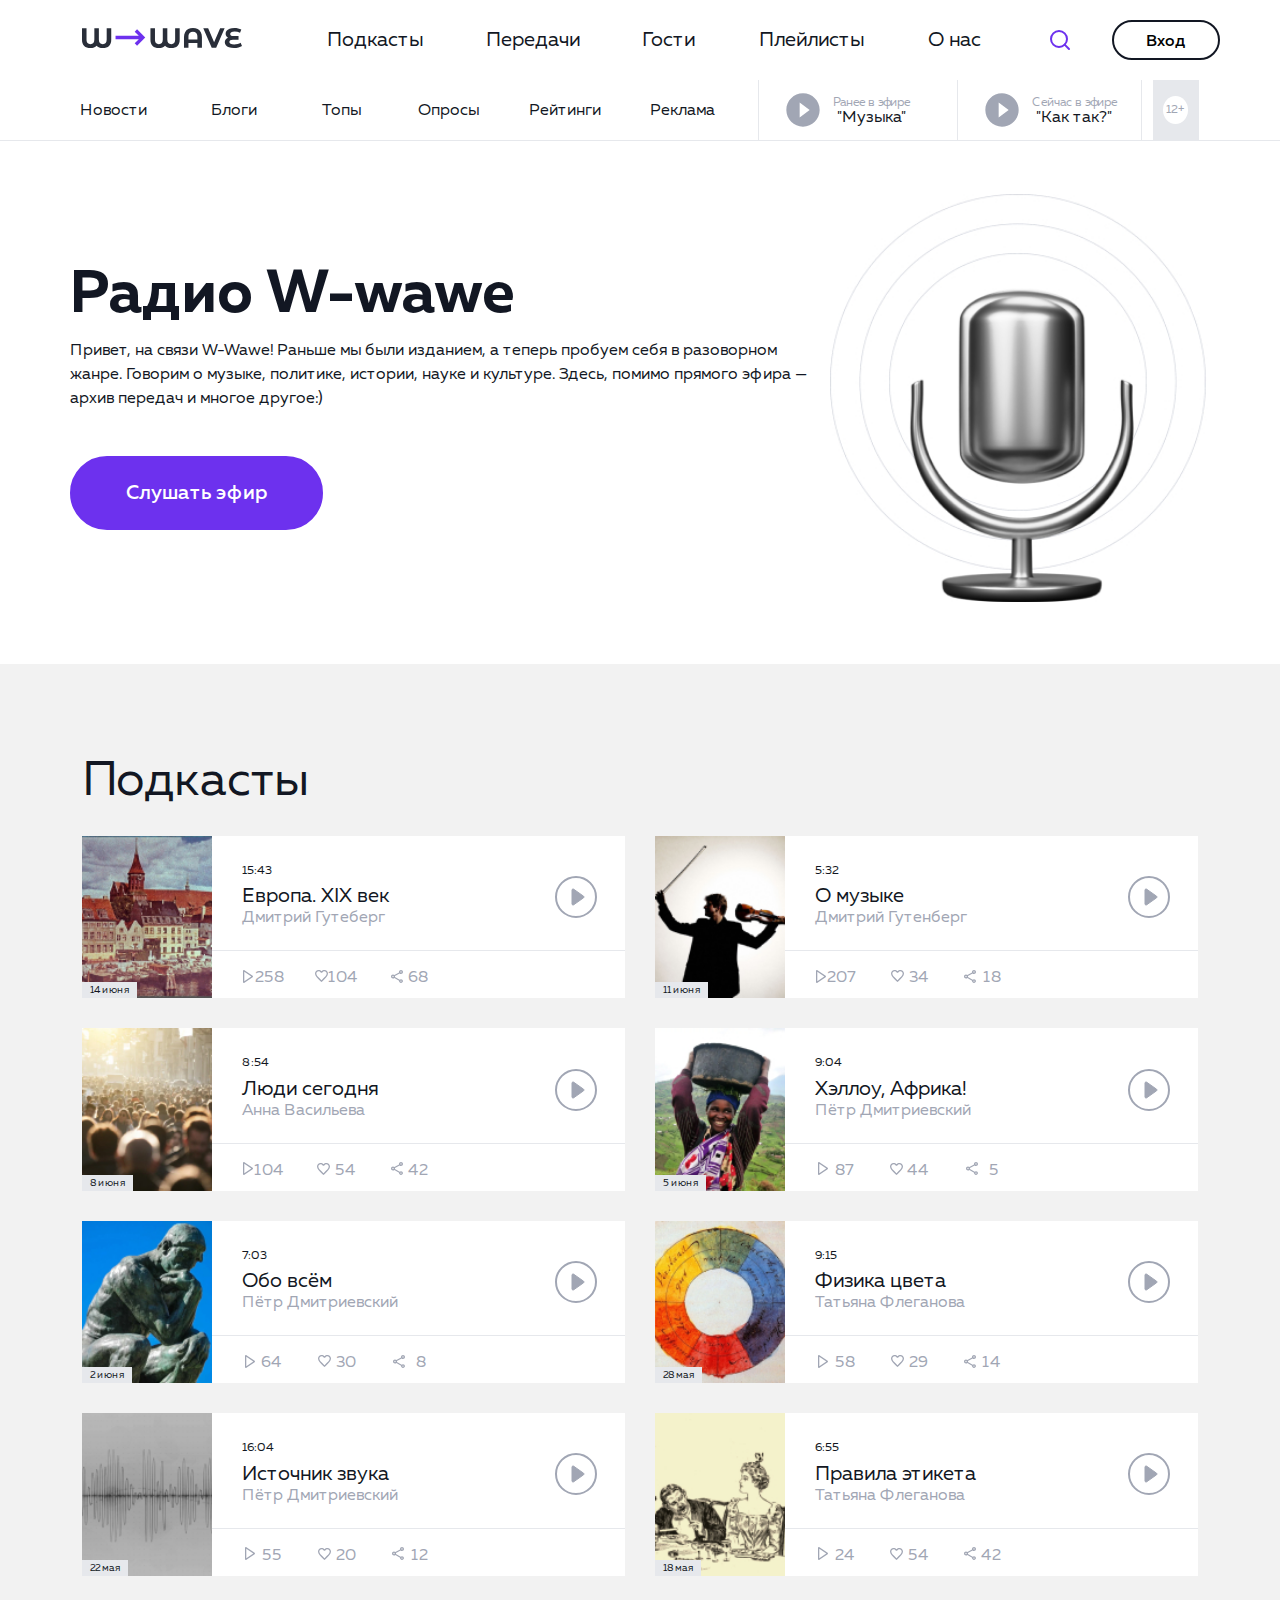
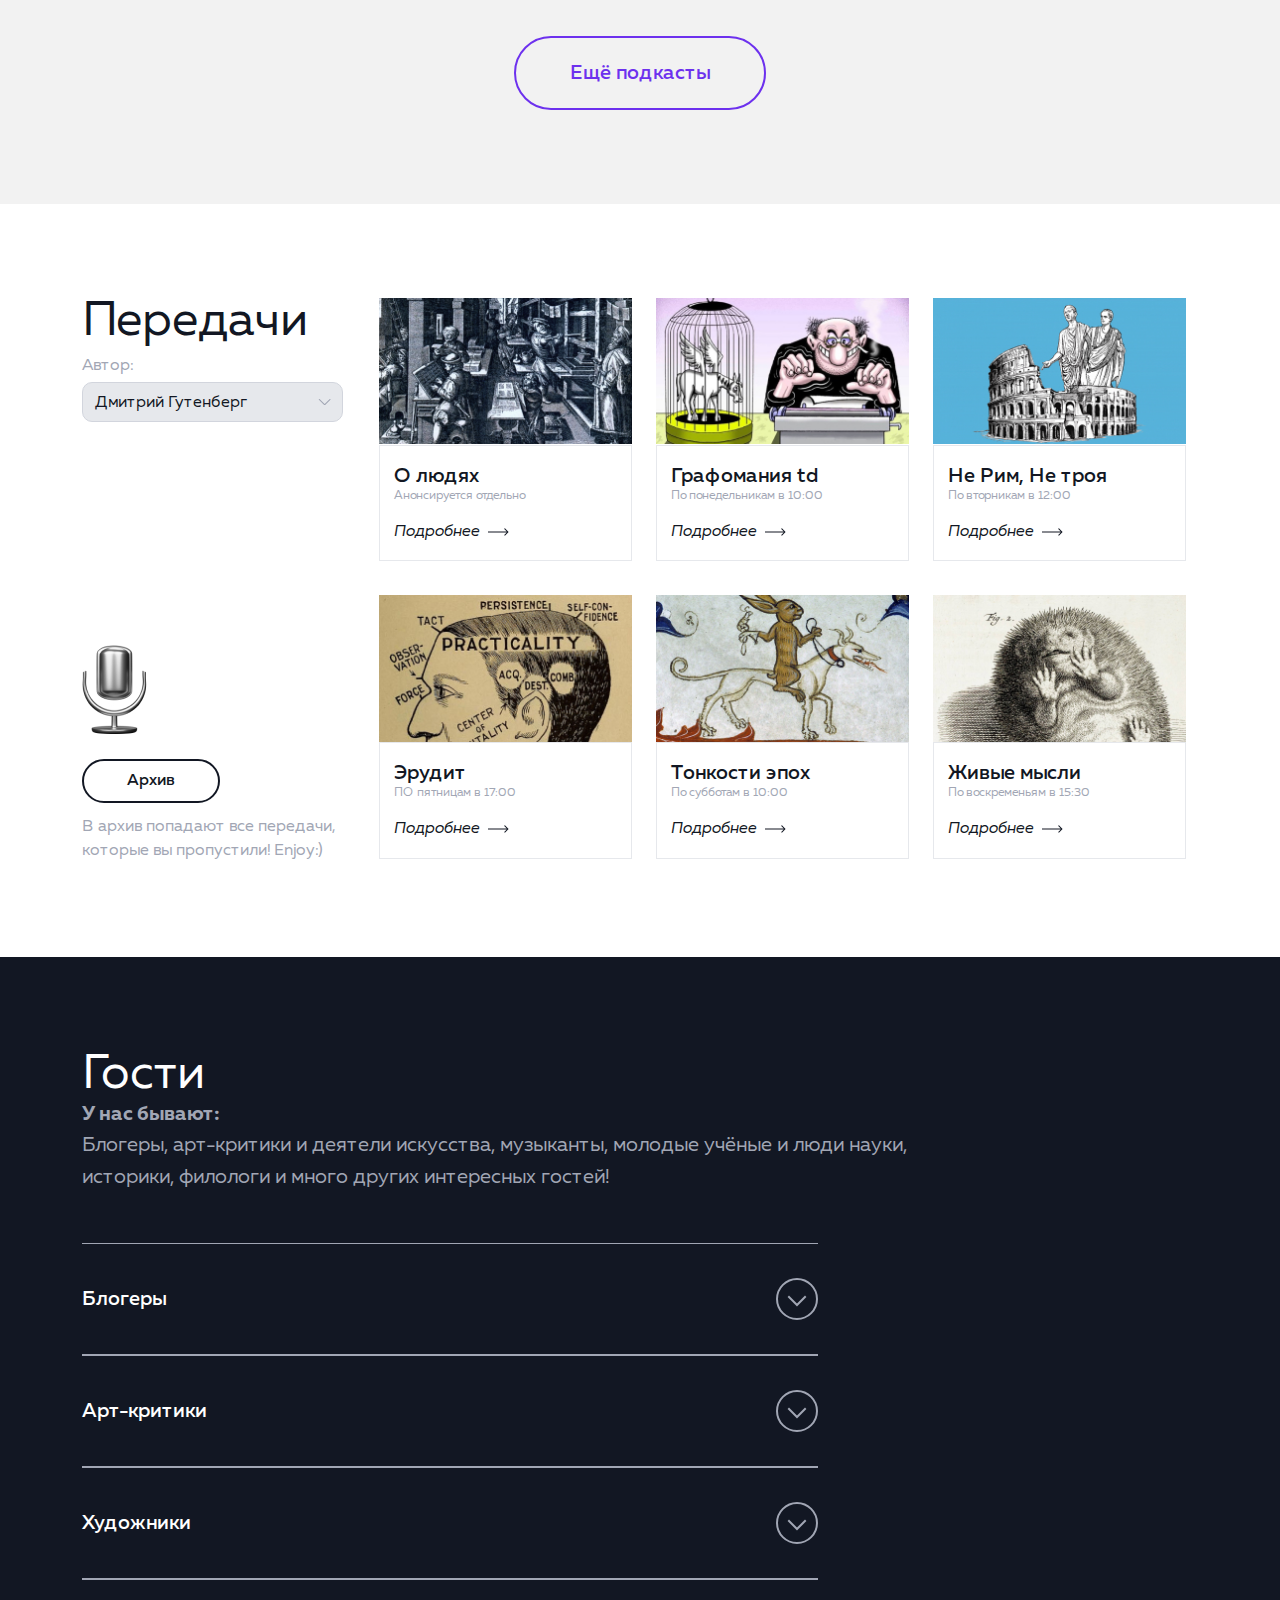
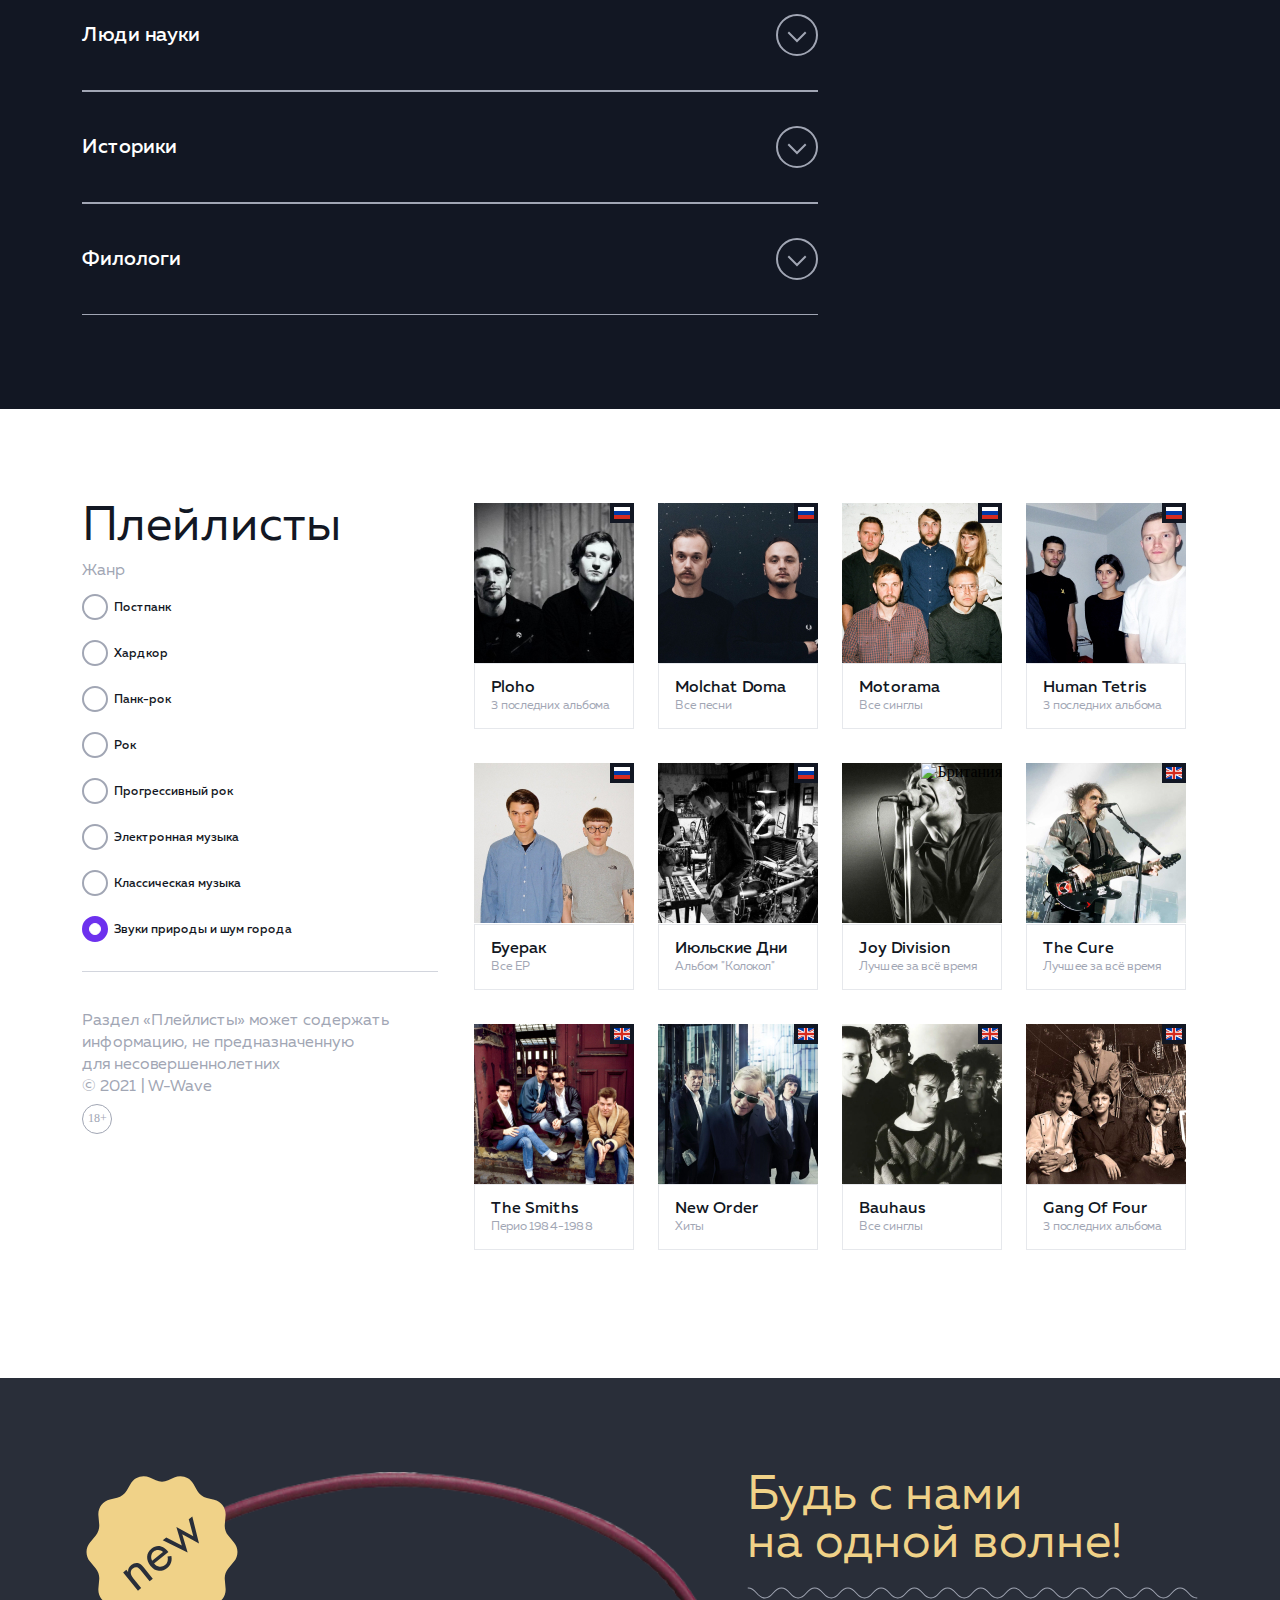
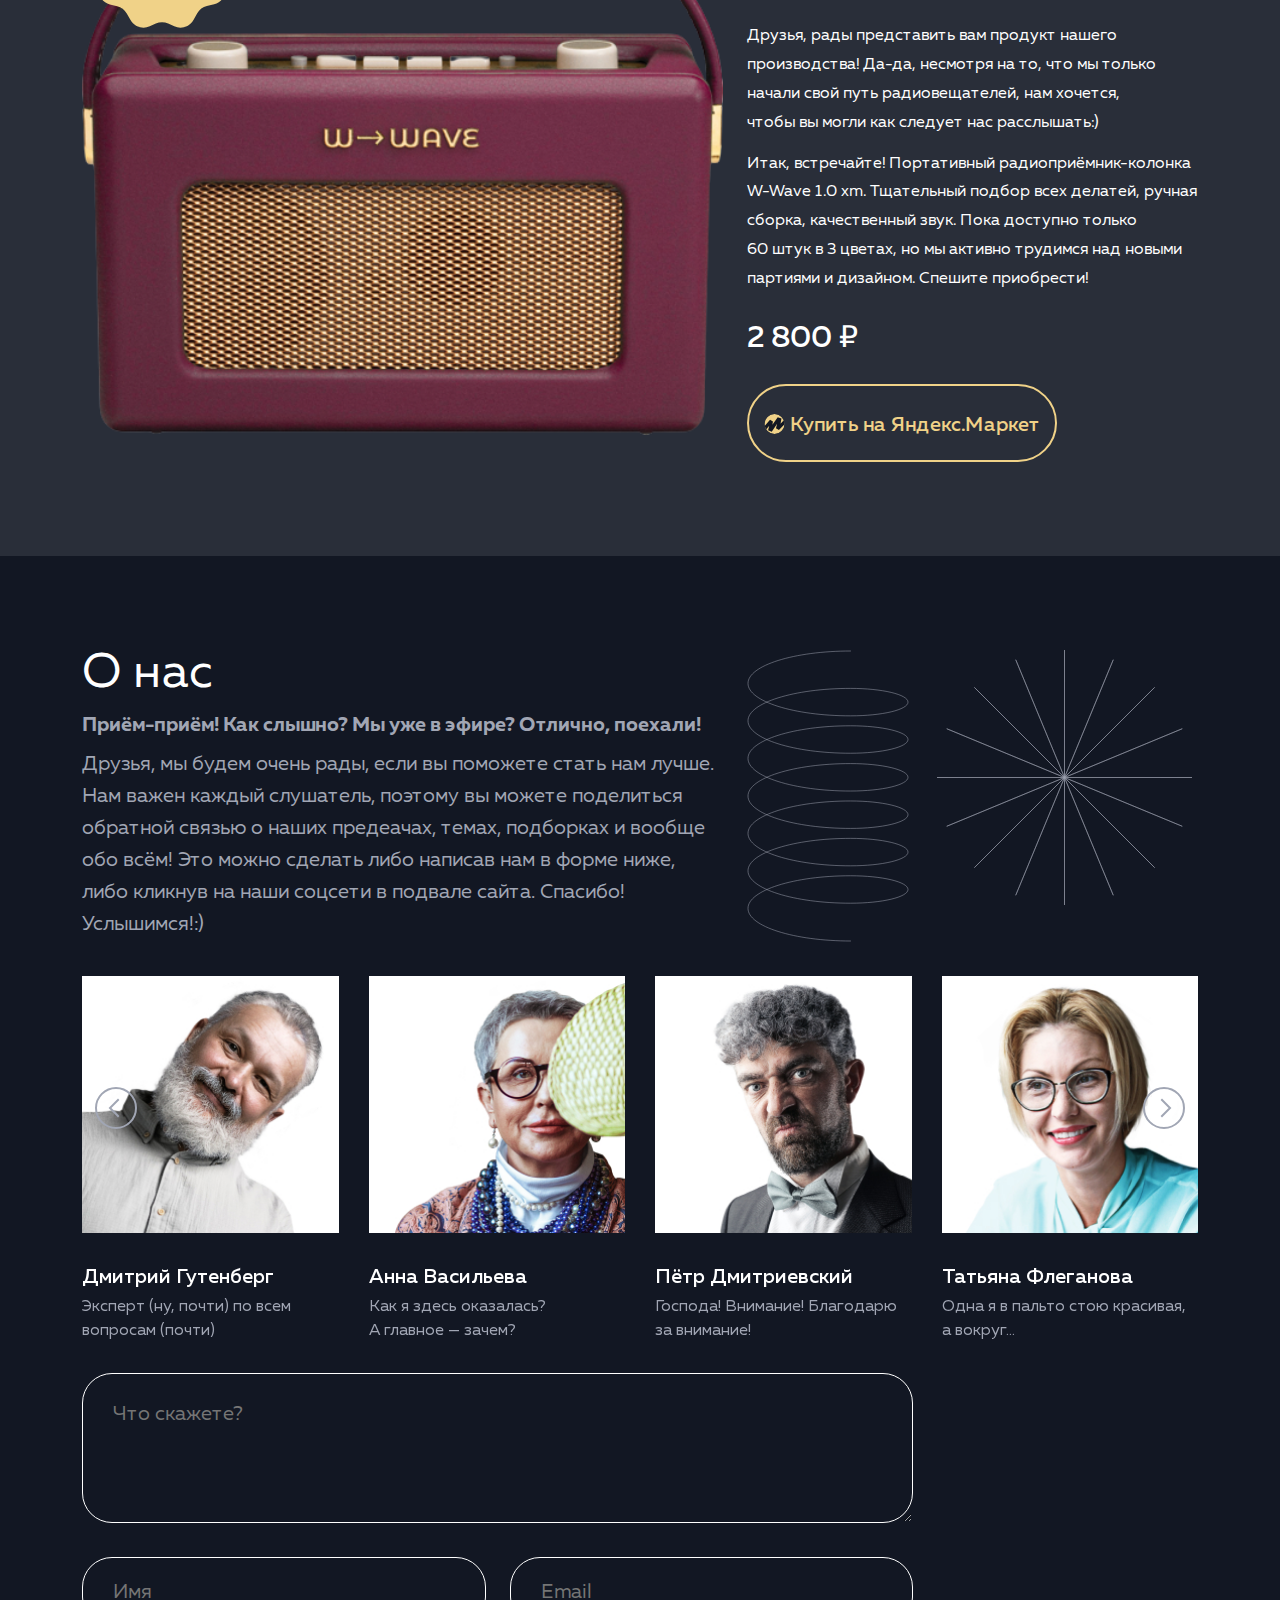
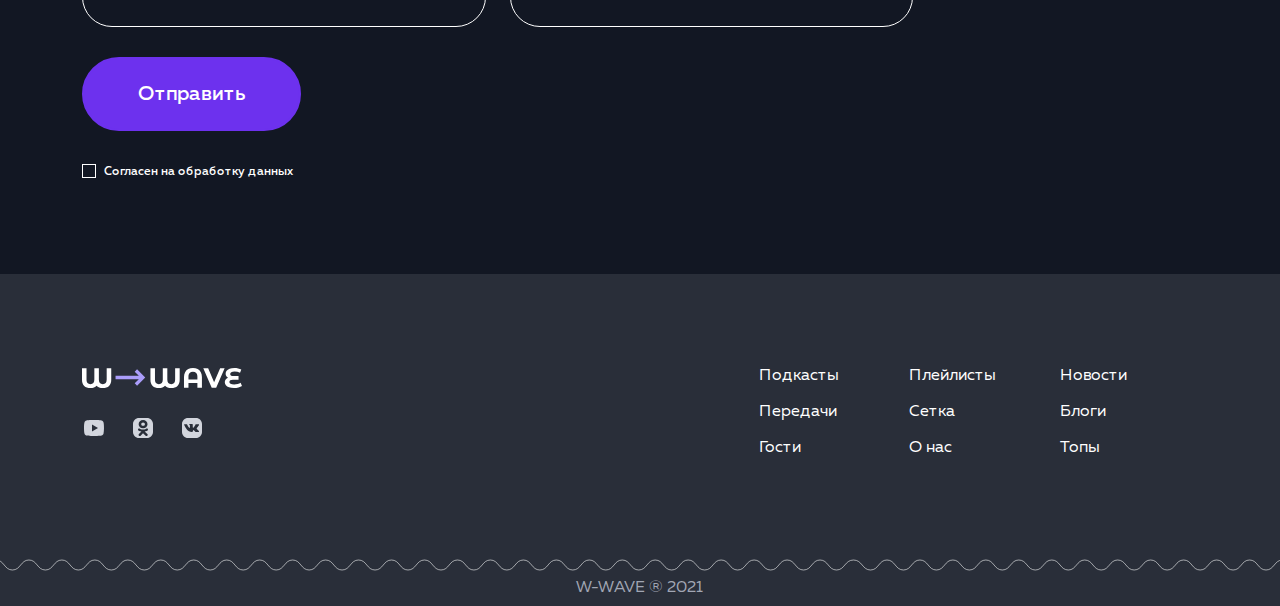
==== commit b51cbdc1: "finish" ====
--- a/index.html
+++ b/index.html
@@ -1,5 +1,5 @@
 <!DOCTYPE html>
-<html lang="en">
+<html lang="ru">
   <head>
     <meta charset="UTF-8" />
     <meta http-equiv="X-UA-Compatible" content="IE=edge" />
@@ -25,53 +25,125 @@
     <header class="header">
       <div class="container header__container">
         <div class="row header__row__1 flex">
-          <div class="col-xl-2 col-12  header__logo">
+          <div class="col-xl-2 col-12 header__logo">
             <a href="#" class="header__logo__link">
-              <img src="img/header__logo.svg" alt="wave logo" />
+              <svg
+                width="160"
+                height="20"
+                viewBox="0 0 160 20"
+                fill="none"
+                xmlns="http://www.w3.org/2000/svg"
+              >
+                <path
+                  class="letter"
+                  d="M29.2408 0.331491V11.7403C29.2408 14.4291 28.5054 16.4825 27.0345 17.9006C25.5636 19.3002 23.4783 20 20.7786 20C19.438 20 18.2371 19.8066 17.1758 19.4199C16.1332 19.0331 15.2767 18.4899 14.6064 17.7901C13.9176 18.4899 13.0518 19.0331 12.0091 19.4199C10.9665 19.8066 9.78418 20 8.46224 20C5.76252 20 3.67721 19.3002 2.20633 17.9006C0.735443 16.4825 0 14.4291 0 11.7403V0.331491H4.52437V11.6022C4.52437 13.1676 4.8502 14.3278 5.50186 15.0829C6.15351 15.8195 7.12169 16.1878 8.40639 16.1878C11.0316 16.1878 12.3443 14.6593 12.3443 11.6022V0.331491H16.8686V11.6022C16.8686 14.6593 18.1906 16.1878 20.8344 16.1878C23.4038 16.1878 24.6885 14.6593 24.6885 11.6022V0.331491H29.2408Z"
+                  fill=""
+                />
+                <path
+                  class="letter"
+                  d="M97.6867 0.331491V11.7403C97.6867 14.4291 96.9513 16.4825 95.4804 17.9006C94.0095 19.3002 91.9242 20 89.2245 20C87.8839 20 86.683 19.8066 85.6217 19.4199C84.5791 19.0331 83.7226 18.4899 83.0524 17.7901C82.3635 18.4899 81.4977 19.0331 80.455 19.4199C79.4124 19.8066 78.2301 20 76.9082 20C74.2084 20 72.1231 19.3002 70.6522 17.9006C69.1814 16.4825 68.4459 14.4291 68.4459 11.7403V0.331491H72.9703V11.6022C72.9703 13.1676 73.2961 14.3278 73.9478 15.0829C74.5994 15.8195 75.5676 16.1878 76.8523 16.1878C79.4775 16.1878 80.7902 14.6593 80.7902 11.6022V0.331491H85.3145V11.6022C85.3145 14.6593 86.6365 16.1878 89.2803 16.1878C91.8497 16.1878 93.1344 14.6593 93.1344 11.6022V0.331491H97.6867Z"
+                  fill=""
+                />
+                <path
+                  class="letter"
+                  d="M110.957 0C112.763 0 114.337 0.349908 115.677 1.04972C117.018 1.74954 118.061 2.78085 118.805 4.14365C119.55 5.50644 119.922 7.1547 119.922 9.0884V19.6685H115.398V15.0276H106.461V19.6685H101.992V9.0884C101.992 7.1547 102.365 5.50644 103.11 4.14365C103.854 2.78085 104.897 1.74954 106.238 1.04972C107.578 0.349908 109.151 0 110.957 0ZM115.398 11.4365V8.67403C115.398 7.07182 114.998 5.86556 114.197 5.05525C113.396 4.22652 112.307 3.81216 110.93 3.81216C109.533 3.81216 108.435 4.22652 107.634 5.05525C106.852 5.86556 106.461 7.07182 106.461 8.67403V11.4365H115.398Z"
+                  fill=""
+                />
+                <path
+                  class="letter"
+                  d="M142.638 0.331491L134.176 19.6685H129.708L121.273 0.331491H126.161L132.109 14.1436L138.142 0.331491H142.638Z"
+                  fill=""
+                />
+                <path
+                  class="letter"
+                  d="M160 18.011C159.069 18.6372 157.896 19.1252 156.481 19.4751C155.085 19.825 153.595 20 152.013 20C150.039 20 148.363 19.7606 146.985 19.2818C145.608 18.7845 144.565 18.1031 143.857 17.2376C143.15 16.3536 142.796 15.3499 142.796 14.2265C142.796 13.1952 143.085 12.2836 143.662 11.4917C144.239 10.6998 145.03 10.1105 146.036 9.72376C145.273 9.3186 144.677 8.76611 144.248 8.0663C143.839 7.36648 143.634 6.58379 143.634 5.71823C143.634 4.66851 143.96 3.71087 144.612 2.8453C145.263 1.97974 146.25 1.28913 147.572 0.773481C148.894 0.257827 150.514 0 152.431 0C153.698 0 154.936 0.128913 156.146 0.38674C157.356 0.62615 158.408 0.957641 159.302 1.38121L158.045 4.80663C156.332 4.01473 154.517 3.61878 152.599 3.61878C151.147 3.61878 150.048 3.83978 149.303 4.28177C148.577 4.70534 148.214 5.28545 148.214 6.0221C148.214 6.7035 148.456 7.22836 148.94 7.59668C149.443 7.94659 150.197 8.12155 151.203 8.12155H156.537V11.6575H150.923C149.788 11.6575 148.912 11.8508 148.298 12.2376C147.684 12.6243 147.376 13.186 147.376 13.9227C147.376 14.6961 147.767 15.3039 148.549 15.7459C149.35 16.1694 150.57 16.3812 152.208 16.3812C153.362 16.3812 154.517 16.2339 155.671 15.9392C156.825 15.6262 157.803 15.1934 158.604 14.6409L160 18.011Z"
+                  fill=""
+                />
+                <path
+                  class="arrow"
+                  d="M56.8231 11.2023H33.5483V7.82997H56.8231L52.7019 3.67492L55.067 1.29033L63.2258 9.51613L55.067 17.7419L52.7019 15.3574L56.8231 11.2023Z"
+                  fill=""
+                />
+              </svg>
             </a>
-            <button class="btn__reset header__btn__enter header__btn__enter__2">Вход</button>
-
+            <button class="btn__reset header__btn__enter header__btn__enter__2">
+              Вход
+            </button>
           </div>
 
-          <div class="col-xl-10 col-12 header__wrapper__nav row">
-          <div class="col-lg-10 col-9 header__block__nav__1 flex">
-            <button class="btn-reset burger">
-              <span class="burger__line"></span>
-              <span class="burger__line"></span>
-              <span class="burger__line"></span>
-            </button>
-            <nav class="header__nav  flex">
+          <div class="col-xl-10 col-12 row header__wrapper__nav">
+            <div class="col-lg-10 col-9 header__block__nav__1 flex">
+              <button class="btn-reset burger">
+                <span class="burger__line"></span>
+                <span class="burger__line"></span>
+                <span class="burger__line"></span>
+              </button>
+              <nav class="header__nav flex">
                 <ul class="header__nav__list list__reset flex">
                   <li class="header__link__968">
                     <ul class="list__reset flex header__nav__list__968">
-                    <li class="header__nav__item">
-                      <a class="header__link" href="#prime"> Подкасты</a>
-                    </li>
-                    <li class="header__nav__item">
-                      <a class="header__link" href="#podcast"> Передачи</a>
-                    </li>
-                    <li class="header__nav__item">
-                      <a class="header__link" href="#guest"> Гости</a>
-                    </li>
-                  </ul>
+                      <li class="header__nav__item">
+                        <a class="header__link" href="#prime"> Подкасты</a>
+                      </li>
+                      <li class="header__nav__item">
+                        <a class="header__link" href="#podcast"> Передачи</a>
+                      </li>
+                      <li class="header__nav__item">
+                        <a class="header__link" href="#guest"> Гости</a>
+                      </li>
+                    </ul>
                   </li>
                   <li class="header__link__968">
                     <ul class="list__reset flex header__nav__list__968">
-                    <li class="header__nav__item">
-                      <a class="header__link" href="#playlist"> Плейлисты</a>
-                    </li>
-                    <li class="header__nav__item">
-                      <a class="header__link" href="#about__us"> О&nbsp;нас</a>
-                    </li>
-                  </ul>
+                      <li class="header__nav__item">
+                        <a class="header__link" href="#playlist"> Плейлисты</a>
+                      </li>
+                      <li class="header__nav__item">
+                        <a class="header__link" href="#about__us">
+                          О&nbsp;нас</a
+                        >
+                      </li>
+                    </ul>
                   </li>
-
                 </ul>
-            </nav>
-          </div>
-          <div class="col-lg-2 col-3 header__block__btn flex">
-                <button class="btn__reset header__search">
+              </nav>
+            </div>
+            <div class="col-lg-2 col-3 header__block__btn flex">
+              <button class="btn__reset header__search">
+                <svg
+                  width="24"
+                  height="24"
+                  viewBox="0 0 24 24"
+                  fill="none"
+                  xmlns="http://www.w3.org/2000/svg"
+                >
+                  <path
+                    d="M11 19C15.4183 19 19 15.4183 19 11C19 6.58172 15.4183 3 11 3C6.58172 3 3 6.58172 3 11C3 15.4183 6.58172 19 11 19Z"
+                    stroke="#6D31EE"
+                    stroke-width="2"
+                    stroke-linecap="round"
+                    stroke-linejoin="round"
+                  />
+                  <path
+                    d="M20.9999 21L16.6499 16.65"
+                    stroke="#6D31EE"
+                    stroke-width="2"
+                    stroke-linecap="round"
+                    stroke-linejoin="round"
+                  />
+                </svg>
+              </button>
+              <div class="enter-search">
+                <input
+                  class="input-search"
+                  type="text"
+                  name="name"
+                  placeholder="Поиск по сайту?"
+                  required
+                />
+                <button class="exit btn__reset header__search">
                   <svg
+                    class="search"
                     width="24"
                     height="24"
                     viewBox="0 0 24 24"
@@ -86,7 +158,7 @@
                       stroke-linejoin="round"
                     />
                     <path
-                      d="M20.9999 21L16.6499 16.65"
+                      d="M21 21L16.65 16.65"
                       stroke="#6D31EE"
                       stroke-width="2"
                       stroke-linecap="round"
@@ -94,187 +166,149 @@
                     />
                   </svg>
                 </button>
-                <div class="enter-search">
-                  <input
-                    class="input-search"
-                    type="text"
-                    type="text"
-                    name="name"
-                    placeholder="Поиск по сайту?"
-                    required
-                  />
-                  <button href="#" class="exit btn__reset header__search">
-                    <svg
-                      class="search"
-                      width="24"
-                      height="24"
-                      viewBox="0 0 24 24"
-                      fill="none"
-                      xmlns="http://www.w3.org/2000/svg"
-                    >
-                      <path
-                        d="M11 19C15.4183 19 19 15.4183 19 11C19 6.58172 15.4183 3 11 3C6.58172 3 3 6.58172 3 11C3 15.4183 6.58172 19 11 19Z"
-                        stroke="#6D31EE"
-                        stroke-width="2"
-                        stroke-linecap="round"
-                        stroke-linejoin="round"
+              </div>
+
+              <button class="btn__reset header__btn__enter">Вход</button>
+              <div class="enter">
+                <h1 class="enter__title">Вход</h1>
+                <article>
+                  <p class="enter__descr">Если у вас ещё нет аккаунта,&nbsp;</p>
+                  <a class="registrantion" href="#">зарегестрируйтесь</a>
+                </article>
+                <div class="close">
+                  <button class="close__btn btn__reset">
+                    <svg
+                      width="42"
+                      height="42"
+                      viewBox="0 0 42 42"
+                      fill="none"
+                      xmlns="http://www.w3.org/2000/svg"
+                    >
+                      <circle
+                        cx="21"
+                        cy="21"
+                        r="19.5"
+                        stroke=""
+                        stroke-width="3"
                       />
                       <path
-                        d="M21 21L16.65 16.65"
-                        stroke="#6D31EE"
-                        stroke-width="2"
-                        stroke-linecap="round"
-                        stroke-linejoin="round"
+                        d="M29.6777 12L12 29.6777M29.6777 29.6777L12 12"
+                        stroke=""
+                        stroke-width="3"
                       />
                     </svg>
                   </button>
                 </div>
 
-                <button class="btn__reset header__btn__enter">Вход</button>
-                <div class="enter">
-                  <h1 class="enter__title">Вход</h1>
-                  <article>
-                  <p class="enter__descr">
-                    Если у вас ещё нет аккаунта,&nbsp;
-
-                    </p>
-                    <a class="registrantion" href="#">зарегестрируйтесь</a>
-                  </article>
-                  <div class="close">
-                    <button class="close__btn btn__reset">
-                      <svg
-                        width="42"
-                        height="42"
-                        viewBox="0 0 42 42"
-                        fill="none"
-                        xmlns="http://www.w3.org/2000/svg"
-                      >
-                        <circle
-                          cx="21"
-                          cy="21"
-                          r="19.5"
-                          stroke=""
-                          stroke-width="3"
-                        />
-                        <path
-                          d="M29.6777 12L12 29.6777M29.6777 29.6777L12 12"
-                          stroke=""
-                          stroke-width="3"
-                        />
-                      </svg>
-                    </button>
-                  </div>
-
-                  <form
-                    action="https://postman-echo.com/post"
-                    class="form form__enter flex"
-                    method="POST"
-                  >
-                    <input
-                      class="form-input-enter"
-                      type="text"
-                      name="login"
-                      placeholder="Логин"
-                      required
-                      aria-label="Введите логин"
-                      data-validate-field="name"
-                      data-validate-field="name"
-                    />
-                    <input
-                      class="form-input-enter"
-                      type="password"
-                      name="text"
-                      placeholder="Пароль"
-                      required
-                      aria-label="Введите пароль"
-                      data-validate-field="password"
-                    />
-                    <button class="btn__reset flex btn__form__enter">
-                      Войти
-                    </button>
-                  </form>
-                  <div class="block__enter__social__link">
-                    <p class="enter__social__link__descr">Войти с помощью:</p>
-                    <ul class="list__reset list__enter flex">
-                      <li class="item__enter">
-                        <a href="#" class="enter__social__link__item"
-                          ><svg
-                            class="facebook"
-                            width="40"
-                            height="40"
-                            viewBox="0 0 40 40"
-                            fill="none"
-                            xmlns="http://www.w3.org/2000/svg"
-                          >
-                            <g clip-path="url(#clip0_24531_5473)">
-                              <path
-                                d="M26.3 36.6667V23.7667H30.6204L31.2667 18.7519H26.3V15.5519C26.3 14.1 26.7037 13.1093 28.7852 13.1093H31.4408V8.62408C30.1552 8.48769 28.8632 8.42154 27.5704 8.42594C23.7426 8.42594 21.1223 10.763 21.1223 15.0556V18.7519H16.7926V23.7667H21.1223V36.6667H5.18523C4.69408 36.6667 4.22306 36.4716 3.87577 36.1243C3.52848 35.777 3.33337 35.306 3.33337 34.8148V5.1852C3.33337 4.69405 3.52848 4.22303 3.87577 3.87574C4.22306 3.52845 4.69408 3.33334 5.18523 3.33334H34.8149C35.306 3.33334 35.777 3.52845 36.1243 3.87574C36.4716 4.22303 36.6667 4.69405 36.6667 5.1852V34.8148C36.6667 35.306 36.4716 35.777 36.1243 36.1243C35.777 36.4716 35.306 36.6667 34.8149 36.6667H26.3Z"
-                                fill=""
-                              />
-                            </g>
-                            <defs>
-                              <clipPath id="clip0_24531_5473">
-                                <rect width="40" height="40" fill="" />
-                              </clipPath>
-                            </defs>
-                          </svg>
-                        </a>
-                      </li>
-                      <li class="item__enter">
-                        <a href="#" class="enter__social__link__item"
-                          ><svg
-                            class="vk"
-                            width="40"
-                            height="40"
-                            viewBox="0 0 40 40"
-                            fill="none"
-                            xmlns="http://www.w3.org/2000/svg"
-                          >
-                            <rect
-                              x="3"
-                              y="3"
-                              width="33.33"
-                              height="33.33"
-                              rx="2"
+                <form
+                  action="https://postman-echo.com/post"
+                  class="form form__enter flex"
+                  method="POST"
+                >
+                  <input
+                    class="form-input-enter"
+                    type="text"
+                    name="login"
+                    placeholder="Логин"
+                    required
+                    aria-label="Введите логин"
+                    data-validate-field="name"
+                  />
+                  <input
+                    class="form-input-enter"
+                    type="password"
+                    name="text"
+                    placeholder="Пароль"
+                    required
+                    aria-label="Введите пароль"
+                    data-validate-field="password"
+                  />
+                  <button class="btn__reset flex btn__form__enter">
+                    Войти
+                  </button>
+                </form>
+                <div class="block__enter__social__link">
+                  <p class="enter__social__link__descr">Войти с помощью:</p>
+                  <ul class="list__reset list__enter flex">
+                    <li class="item__enter">
+                      <a href="#" class="enter__social__link__item"
+                        ><svg
+                          class="facebook"
+                          width="40"
+                          height="40"
+                          viewBox="0 0 40 40"
+                          fill="none"
+                          xmlns="http://www.w3.org/2000/svg"
+                        >
+                          <g clip-path="url(#clip0_24531_5473)">
+                            <path
+                              d="M26.3 36.6667V23.7667H30.6204L31.2667 18.7519H26.3V15.5519C26.3 14.1 26.7037 13.1093 28.7852 13.1093H31.4408V8.62408C30.1552 8.48769 28.8632 8.42154 27.5704 8.42594C23.7426 8.42594 21.1223 10.763 21.1223 15.0556V18.7519H16.7926V23.7667H21.1223V36.6667H5.18523C4.69408 36.6667 4.22306 36.4716 3.87577 36.1243C3.52848 35.777 3.33337 35.306 3.33337 34.8148V5.1852C3.33337 4.69405 3.52848 4.22303 3.87577 3.87574C4.22306 3.52845 4.69408 3.33334 5.18523 3.33334H34.8149C35.306 3.33334 35.777 3.52845 36.1243 3.87574C36.4716 4.22303 36.6667 4.69405 36.6667 5.1852V34.8148C36.6667 35.306 36.4716 35.777 36.1243 36.1243C35.777 36.4716 35.306 36.6667 34.8149 36.6667H26.3Z"
                               fill=""
                             />
-                            <path
-                              d="M20.7487 26.332H19.3854C19.3854 26.332 16.3772 26.5131 13.7277 23.7545C10.8383 20.7461 8.28686 14.7765 8.28686 14.7765C8.28686 14.7765 8.13973 14.3853 8.29964 14.1959C8.47938 13.9831 8.96857 13.9695 8.96857 13.9695L12.2278 13.9482C12.2278 13.9482 12.5349 13.9994 12.7547 14.1608C12.9359 14.294 13.0373 14.543 13.0373 14.543C13.0373 14.543 13.5641 15.8752 14.2617 17.0804C15.6233 19.4331 16.2575 19.9477 16.7198 19.6957C17.3934 19.3283 17.1914 16.3698 17.1914 16.3698C17.1914 16.3698 17.2037 15.296 16.8522 14.8177C16.58 14.4475 16.0667 14.3391 15.84 14.3089C15.6566 14.2844 15.9576 13.8587 16.3478 13.6676C16.9343 13.3803 17.9699 13.3641 19.1938 13.3765C20.1473 13.3863 20.4219 13.4458 20.7946 13.5357C21.6597 13.7446 21.6327 14.4138 21.5745 15.8578L21.5745 15.8579C21.5571 16.2893 21.537 16.7899 21.537 17.3681C21.537 17.4983 21.5332 17.6371 21.5293 17.7798V17.7799C21.509 18.5193 21.4858 19.3656 21.9726 19.6802C22.2223 19.8415 22.8331 19.7042 24.3603 17.111C25.084 15.8819 25.627 14.4368 25.627 14.4368C25.627 14.4368 25.7453 14.1791 25.9297 14.0688C26.1181 13.9561 26.3726 13.9907 26.3726 13.9907L29.8023 13.9695C29.8023 13.9695 30.8329 13.8466 30.9997 14.3118C31.1747 14.8001 30.6146 15.9402 29.2135 17.8077C27.8827 19.5813 27.236 20.2332 27.2968 20.8106C27.3401 21.2221 27.7429 21.5959 28.5137 22.311L28.5668 22.3603C30.2548 23.9272 30.7051 24.7501 30.8121 24.9456C30.8207 24.9615 30.8271 24.9732 30.8318 24.9809C31.5873 26.2337 29.9939 26.332 29.9939 26.332L26.9477 26.3746C26.9477 26.3746 26.2931 26.5041 25.4317 25.9125C24.9813 25.6033 24.5409 25.0985 24.1214 24.6174L24.1214 24.6174C23.4798 23.8818 22.8868 23.2019 22.3806 23.3624C21.5317 23.6319 21.5583 25.4613 21.5583 25.4613C21.5583 25.4613 21.5645 25.852 21.371 26.0601C21.1605 26.2866 20.7487 26.332 20.7487 26.332Z"
-                              fill=""
-                            />
-                          </svg>
-                        </a>
-                      </li>
-                      <li class="item__enter">
-                        <a href="#" class="enter__social__link__item"
-                          ><svg
-                            class="google"
-                            width="40"
-                            height="40"
-                            viewBox="0 0 40 40"
-                            fill="none"
-                            xmlns="http://www.w3.org/2000/svg"
-                          >
-                            <rect
-                              x="3"
-                              y="3"
-                              width="33.33"
-                              height="33.33"
-                              rx="2"
-                              fill=""
-                            />
-                            <path
-                              d="M23.9403 14.9923C23.1517 14.2694 21.7687 13.4043 19.7183 13.4043C16.8309 13.4043 14.3802 15.2649 13.4945 17.8364C13.2761 18.5001 13.1427 19.2111 13.1427 19.9459C13.1427 20.6806 13.2761 21.3917 13.5066 22.0553C14.3802 24.6269 16.8309 26.4874 19.7183 26.4874C21.344 26.4874 22.5815 26.0489 23.5036 25.4208C24.9595 24.4254 25.6146 22.9441 25.7359 21.9605H19.7183V18.0024H29.9701C30.1277 18.666 30.2006 19.3059 30.2006 20.1829C30.2006 23.4299 29.0116 26.1675 26.9491 28.028C25.1414 29.6634 22.6664 30.6115 19.7183 30.6115C15.4477 30.6115 11.7595 28.2176 9.96398 24.7335C9.22395 23.2877 8.79932 21.6642 8.79932 19.9459C8.79932 18.2275 9.22395 16.604 9.96398 15.1582C11.7595 11.6741 15.4477 9.28027 19.7183 9.28027C22.6664 9.28027 25.1293 10.335 27.0219 12.0533L23.9403 14.9923Z"
-                              fill=""
-                            />
-                          </svg>
-                        </a>
-                      </li>
-                    </ul>
-                  </div>
+                          </g>
+                          <defs>
+                            <clipPath id="clip0_24531_5473">
+                              <rect width="40" height="40" fill="" />
+                            </clipPath>
+                          </defs>
+                        </svg>
+                      </a>
+                    </li>
+                    <li class="item__enter">
+                      <a href="#" class="enter__social__link__item"
+                        ><svg
+                          class="vk"
+                          width="40"
+                          height="40"
+                          viewBox="0 0 40 40"
+                          fill="none"
+                          xmlns="http://www.w3.org/2000/svg"
+                        >
+                          <rect
+                            x="3"
+                            y="3"
+                            width="33.33"
+                            height="33.33"
+                            rx="2"
+                            fill=""
+                          />
+                          <path
+                            d="M20.7487 26.332H19.3854C19.3854 26.332 16.3772 26.5131 13.7277 23.7545C10.8383 20.7461 8.28686 14.7765 8.28686 14.7765C8.28686 14.7765 8.13973 14.3853 8.29964 14.1959C8.47938 13.9831 8.96857 13.9695 8.96857 13.9695L12.2278 13.9482C12.2278 13.9482 12.5349 13.9994 12.7547 14.1608C12.9359 14.294 13.0373 14.543 13.0373 14.543C13.0373 14.543 13.5641 15.8752 14.2617 17.0804C15.6233 19.4331 16.2575 19.9477 16.7198 19.6957C17.3934 19.3283 17.1914 16.3698 17.1914 16.3698C17.1914 16.3698 17.2037 15.296 16.8522 14.8177C16.58 14.4475 16.0667 14.3391 15.84 14.3089C15.6566 14.2844 15.9576 13.8587 16.3478 13.6676C16.9343 13.3803 17.9699 13.3641 19.1938 13.3765C20.1473 13.3863 20.4219 13.4458 20.7946 13.5357C21.6597 13.7446 21.6327 14.4138 21.5745 15.8578L21.5745 15.8579C21.5571 16.2893 21.537 16.7899 21.537 17.3681C21.537 17.4983 21.5332 17.6371 21.5293 17.7798V17.7799C21.509 18.5193 21.4858 19.3656 21.9726 19.6802C22.2223 19.8415 22.8331 19.7042 24.3603 17.111C25.084 15.8819 25.627 14.4368 25.627 14.4368C25.627 14.4368 25.7453 14.1791 25.9297 14.0688C26.1181 13.9561 26.3726 13.9907 26.3726 13.9907L29.8023 13.9695C29.8023 13.9695 30.8329 13.8466 30.9997 14.3118C31.1747 14.8001 30.6146 15.9402 29.2135 17.8077C27.8827 19.5813 27.236 20.2332 27.2968 20.8106C27.3401 21.2221 27.7429 21.5959 28.5137 22.311L28.5668 22.3603C30.2548 23.9272 30.7051 24.7501 30.8121 24.9456C30.8207 24.9615 30.8271 24.9732 30.8318 24.9809C31.5873 26.2337 29.9939 26.332 29.9939 26.332L26.9477 26.3746C26.9477 26.3746 26.2931 26.5041 25.4317 25.9125C24.9813 25.6033 24.5409 25.0985 24.1214 24.6174L24.1214 24.6174C23.4798 23.8818 22.8868 23.2019 22.3806 23.3624C21.5317 23.6319 21.5583 25.4613 21.5583 25.4613C21.5583 25.4613 21.5645 25.852 21.371 26.0601C21.1605 26.2866 20.7487 26.332 20.7487 26.332Z"
+                            fill=""
+                          />
+                        </svg>
+                      </a>
+                    </li>
+                    <li class="item__enter">
+                      <a href="#" class="enter__social__link__item"
+                        ><svg
+                          class="google"
+                          width="40"
+                          height="40"
+                          viewBox="0 0 40 40"
+                          fill="none"
+                          xmlns="http://www.w3.org/2000/svg"
+                        >
+                          <rect
+                            x="3"
+                            y="3"
+                            width="33.33"
+                            height="33.33"
+                            rx="2"
+                            fill=""
+                          />
+                          <path
+                            d="M23.9403 14.9923C23.1517 14.2694 21.7687 13.4043 19.7183 13.4043C16.8309 13.4043 14.3802 15.2649 13.4945 17.8364C13.2761 18.5001 13.1427 19.2111 13.1427 19.9459C13.1427 20.6806 13.2761 21.3917 13.5066 22.0553C14.3802 24.6269 16.8309 26.4874 19.7183 26.4874C21.344 26.4874 22.5815 26.0489 23.5036 25.4208C24.9595 24.4254 25.6146 22.9441 25.7359 21.9605H19.7183V18.0024H29.9701C30.1277 18.666 30.2006 19.3059 30.2006 20.1829C30.2006 23.4299 29.0116 26.1675 26.9491 28.028C25.1414 29.6634 22.6664 30.6115 19.7183 30.6115C15.4477 30.6115 11.7595 28.2176 9.96398 24.7335C9.22395 23.2877 8.79932 21.6642 8.79932 19.9459C8.79932 18.2275 9.22395 16.604 9.96398 15.1582C11.7595 11.6741 15.4477 9.28027 19.7183 9.28027C22.6664 9.28027 25.1293 10.335 27.0219 12.0533L23.9403 14.9923Z"
+                            fill=""
+                          />
+                        </svg>
+                      </a>
+                    </li>
+                  </ul>
                 </div>
+              </div>
+            </div>
           </div>
-        </div>
         </div>
 
         <div class="row header__row__2 header__block__nav__2 flex">
@@ -305,37 +339,57 @@
                   <li class="header__nav__item__2">
                     <a class="header__link__2" href="#">Реклама</a>
                     <button class="btn__reset btn__play__header">
-                      <svg width="24" height="24" viewBox="0 0 24 24" fill="none" xmlns="http://www.w3.org/2000/svg">
+                      <svg
+                        width="24"
+                        height="24"
+                        viewBox="0 0 24 24"
+                        fill="none"
+                        xmlns="http://www.w3.org/2000/svg"
+                      >
                         <g clip-path="url(#clip0_24531_4513)">
-                        <path d="M12 2C6.475 2 2 6.475 2 12C2 17.525 6.475 22 12 22C17.525 22 22 17.525 22 12C22 6.475 17.525 2 12 2ZM10 16.5V7.5L16 12L10 16.5Z" fill="#A1A6B4"/>
+                          <path
+                            d="M12 2C6.475 2 2 6.475 2 12C2 17.525 6.475 22 12 22C17.525 22 22 17.525 22 12C22 6.475 17.525 2 12 2ZM10 16.5V7.5L16 12L10 16.5Z"
+                            fill=""
+                          />
                         </g>
                         <defs>
-                        <clipPath id="clip0_24531_4513">
-                        <rect width="24" height="24" fill="white"/>
-                        </clipPath>
+                          <clipPath id="clip0_24531_4513">
+                            <rect width="24" height="24" fill="white" />
+                          </clipPath>
                         </defs>
-                        </svg>
-
+                      </svg>
                     </button>
                   </li>
                 </ul>
               </li>
             </ul>
           </nav>
-          <div class="wrapper__btn__play flex">
+          <div class="wrapper__btn__play header__wrapper__btn flex">
             <button class="btn__reset btn__header__play">
-              <svg width="15" height="15" viewBox="0 0 15 15" fill="none" xmlns="http://www.w3.org/2000/svg">
-                <circle cx="7.5" cy="7.5" r="7.5" fill="#6D31EE"/>
-                <path d="M12 7.00014V8.00014H3V7.00014H12Z" fill="white"/>
-                <path d="M8 12.0001H7L7 3.00014L8 3.00014L8 12.0001Z" fill="white"/>
+              <svg
+                width="15"
+                height="15"
+                viewBox="0 0 15 15"
+                fill="none"
+                xmlns="http://www.w3.org/2000/svg"
+              >
+                <circle cx="7.5" cy="7.5" r="7.5" fill="#6D31EE" />
+                <path d="M12 7.00014V8.00014H3V7.00014H12Z" fill="white" />
+                <path
+                  d="M8 12.0001H7L7 3.00014L8 3.00014L8 12.0001Z"
+                  fill="white"
+                />
               </svg>
               Что в эфире?
             </button>
           </div>
-          <div class="header__btn__wrapper flex col-xl-5 col-md-4 col-12">
+          <div class="header__btn__wrapper flex col-xl-5 col-lg-4 col-12">
             <div class="flex header__block__btn__2">
               <div class="btn__block flex btn__item__block">
-                <button class="play__btn__1 btn__reset">
+                <button
+                  onclick="PreviousSongPlay()"
+                  class="play__btn__1 btn__reset"
+                >
                   <svg
                     width="24"
                     height="24"
@@ -360,9 +414,15 @@
                   ><span class="btn__fonts__2">Ранее&nbsp;в&nbsp;эфире</span
                   ><br />"Музыка"</span
                 >
+                <audio
+                  id="PreviousSong"
+                  src="audio/floyd.mp3"
+                  preload="auto"
+                ></audio>
               </div>
+
               <div class="btn__block flex btn__item__block">
-                <button class="play__btn__2 btn__reset">
+                <button onclick="togglePlay()" class="play__btn__2 btn__reset">
                   <svg
                     width="24"
                     height="24"
@@ -383,6 +443,7 @@
                     />
                   </svg>
                 </button>
+                <audio id="toggle" src="audio/floyd.mp3" preload="auto"></audio>
                 <span class="btn__fonts__1"
                   ><span class="btn__fonts__2">Сейчас&nbsp;в&nbsp;эфире</span
                   ><br />"Как&nbsp;так?"</span
@@ -403,9 +464,9 @@
           <div class="row">
             <div class="col-lg-8 col-12 prime__block__left">
               <article class="prime__block__descr">
-                <h1 class="prime__title">
+                <h2 class="prime__title">
                   <strong>Радио</strong> <span>W-wawe</span>
-                </h1>
+                </h2>
                 <p class="prime__descr">
                   Привет, на связи W-Wawe! Раньше мы были изданием, а теперь
                   пробуем себя в разоворном жанре. Говорим о музыке, политике,
@@ -413,8 +474,15 @@
                   передач и многое другое:)
                 </p>
               </article>
-              <button class="btn__reset prime__btn">Слушать эфир</button>
+              <button onclick="transferPlay()" class="btn__reset prime__btn">
+                Слушать эфир
+              </button>
             </div>
+            <audio
+              id="transferSong"
+              src="audio/floyd.mp3"
+              preload="auto"
+            ></audio>
             <div class="col-4 prime__block__bg"></div>
           </div>
         </div>
@@ -426,1407 +494,1466 @@
             <li class="col-lg-6 col-12 podcast__item" tabindex="1">
               <time class="podcast__day__time">14 июня</time>
               <div class="podcast__item__block flex">
-                <div class="podcast__item__pic">
+                <div class="podcast__item__pic"></div>
+                <div class="podcast__wrapper__descr">
+                  <div class="podcast__block flex">
+                    <article class="podcast__block__descr">
+                      <time class="podcast__time">15:43</time>
+                      <h3 class="podcast__song__title">Европа. XIX век</h3>
+                      <p class="podcast__perform">Дмитрий Гутеберг</p>
+                    </article>
 
+                    <button
+                      onclick="podcastPlay__1()"
+                      class="btn__reset btn__play"
+                    >
+                      <svg
+                        class="play"
+                        width="48"
+                        height="48"
+                        viewBox="0 0 48 48"
+                        fill=""
+                        xmlns="http://www.w3.org/2000/svg"
+                      >
+                        <circle
+                          cx="24"
+                          cy="24"
+                          r="20"
+                          stroke=""
+                          stroke-width="2"
+                        />
+                        <path
+                          class="svg-play"
+                          d="M21.6924 31.7965L31.5716 24.7996C32.1428 24.3998 32.1428 23.6002 31.5716 23.2004L21.6924 16.2035C20.9943 15.7037 20 16.1835 20 17.0031V30.9969C20 31.8165 20.9943 32.2963 21.6924 31.7965Z"
+                          fill=""
+                        />
+                        <rect
+                          class="svg-pause"
+                          width="2"
+                          height="18"
+                          rx="1"
+                          fill=""
+                        />
+                        <rect
+                          class="svg-pause"
+                          x="8"
+                          width="2"
+                          height="18"
+                          rx="1"
+                          fill=""
+                        />
+                      </svg>
+                    </button>
+                    <audio
+                      id="podcast__audio__1"
+                      src="audio/floyd.mp3"
+                      preload="auto"
+                    ></audio>
+                  </div>
+
+                  <div class="podcast__block__like">
+                    <ul class="list__reset like__list flex">
+                      <li class="like__item">
+                        <button class="btn__reset like__btn flex">
+                          <svg
+                            width="10"
+                            height="13"
+                            viewBox="0 0 10 13"
+                            fill=""
+                            xmlns="http://www.w3.org/2000/svg"
+                          >
+                            <path
+                              class="like_negative"
+                              fill-rule="evenodd"
+                              clip-rule="evenodd"
+                              d="M1.3 11.331L8.29606 6.5L1.3 1.66897V11.331ZM0.666238 1.23131L0.669532 1.23361L0.666238 1.23131ZM1.41031 12.8347L9.64301 7.14971C10.119 6.82485 10.119 6.17514 9.64301 5.85029L1.41031 0.165315C0.828559 -0.240754 0 0.149072 0 0.815026V12.185C0 12.8509 0.828559 13.2408 1.41031 12.8347Z"
+                              fill=""
+                            />
+                            <rect
+                              class="like__pause like_active"
+                              width="2"
+                              height="8"
+                              rx="1"
+                              fill=""
+                            />
+                            <rect
+                              class="like_active like__pause"
+                              x="4"
+                              width="2"
+                              height="8"
+                              rx="1"
+                              fill=""
+                            />
+                          </svg>
+
+                          258
+                        </button>
+                      </li>
+                      <li class="like__item">
+                        <button class="btn__reset like__btn flex">
+                          <svg
+                            width="13"
+                            height="12"
+                            viewBox="0 0 13 12"
+                            fill=""
+                            xmlns="http://www.w3.org/2000/svg"
+                          >
+                            <path
+                              class="like_active"
+                              d="M6.5 12L5.5575 11.1368C2.21 8.08283 0 6.06866 0 3.59673C0 1.58256 1.573 0 3.575 0C4.706 0 5.7915 0.5297 6.5 1.36676C7.2085 0.5297 8.294 0 9.425 0C11.427 0 13 1.58256 13 3.59673C13 6.06866 10.79 8.08283 7.4425 11.1433L6.5 12Z"
+                              fill=""
+                            />
+                            <path
+                              class="like_negative"
+                              d="M9.425 0C8.294 0 7.2085 0.5297 6.5 1.36676C5.7915 0.5297 4.706 0 3.575 0C1.573 0 0 1.58256 0 3.59673C0 6.06866 2.21 8.08283 5.5575 11.1433L6.5 12L7.4425 11.1368C10.79 8.08283 13 6.06866 13 3.59673C13 1.58256 11.427 0 9.425 0ZM6.565 10.1689L6.5 10.2343L6.435 10.1689C3.341 7.35041 1.3 5.48665 1.3 3.59673C1.3 2.28883 2.275 1.3079 3.575 1.3079C4.576 1.3079 5.551 1.95531 5.8955 2.85123H7.111C7.449 1.95531 8.424 1.3079 9.425 1.3079C10.725 1.3079 11.7 2.28883 11.7 3.59673C11.7 5.48665 9.659 7.35041 6.565 10.1689Z"
+                              fill=""
+                            />
+                          </svg>
+                          104
+                        </button>
+                      </li>
+                      <li class="like__item">
+                        <button class="btn__reset like__btn flex">
+                          <svg
+                            width="12"
+                            height="13"
+                            viewBox="0 0 12 13"
+                            fill=""
+                            xmlns="http://www.w3.org/2000/svg"
+                          >
+                            <path
+                              class="like_negative"
+                              d="M10 9.18876C9.49333 9.18876 9.04 9.38454 8.69333 9.69127L3.94 6.98293C3.97333 6.83283 4 6.68273 4 6.5261C4 6.36948 3.97333 6.21938 3.94 6.06928L8.64 3.38705C9 3.71335 9.47333 3.91566 10 3.91566C11.1067 3.91566 12 3.04116 12 1.95783C12 0.874498 11.1067 0 10 0C8.89333 0 8 0.874498 8 1.95783C8 2.11446 8.02667 2.26456 8.06 2.41466L3.36 5.09689C3 4.77058 2.52667 4.56827 2 4.56827C0.893333 4.56827 0 5.44277 0 6.5261C0 7.60944 0.893333 8.48394 2 8.48394C2.52667 8.48394 3 8.28163 3.36 7.95532L8.10667 10.6702C8.07333 10.8072 8.05333 10.9508 8.05333 11.0944C8.05333 12.1451 8.92667 13 10 13C11.0733 13 11.9467 12.1451 11.9467 11.0944C11.9467 10.0437 11.0733 9.18876 10 9.18876ZM10 1.30522C10.3667 1.30522 10.6667 1.5989 10.6667 1.95783C10.6667 2.31677 10.3667 2.61044 10 2.61044C9.63333 2.61044 9.33333 2.31677 9.33333 1.95783C9.33333 1.5989 9.63333 1.30522 10 1.30522ZM2 7.17871C1.63333 7.17871 1.33333 6.88504 1.33333 6.5261C1.33333 6.16717 1.63333 5.87349 2 5.87349C2.36667 5.87349 2.66667 6.16717 2.66667 6.5261C2.66667 6.88504 2.36667 7.17871 2 7.17871ZM10 11.76C9.63333 11.76 9.33333 11.4664 9.33333 11.1074C9.33333 10.7485 9.63333 10.4548 10 10.4548C10.3667 10.4548 10.6667 10.7485 10.6667 11.1074C10.6667 11.4664 10.3667 11.76 10 11.76Z"
+                              fill=""
+                            />
+                            <path
+                              class="like_active"
+                              d="M10 9.18876C9.49333 9.18876 9.04 9.38454 8.69333 9.69127L3.94 6.98293C3.97333 6.83283 4 6.68273 4 6.5261C4 6.36948 3.97333 6.21938 3.94 6.06928L8.64 3.38705C9 3.71335 9.47333 3.91566 10 3.91566C11.1067 3.91566 12 3.04116 12 1.95783C12 0.874498 11.1067 0 10 0C8.89333 0 8 0.874498 8 1.95783C8 2.11446 8.02667 2.26456 8.06 2.41466L3.36 5.09689C3 4.77058 2.52667 4.56827 2 4.56827C0.893333 4.56827 0 5.44277 0 6.5261C0 7.60944 0.893333 8.48394 2 8.48394C2.52667 8.48394 3 8.28163 3.36 7.95532L8.10667 10.6702C8.07333 10.8072 8.05333 10.9508 8.05333 11.0944C8.05333 12.1451 8.92667 13 10 13C11.0733 13 11.9467 12.1451 11.9467 11.0944C11.9467 10.0437 11.0733 9.18876 10 9.18876Z"
+                              fill=""
+                            />
+                          </svg>
+
+                          68
+                        </button>
+                      </li>
+                    </ul>
+                  </div>
                 </div>
-                <div class="podcast__wrapper__descr">
-                <div class="podcast__block flex">
-                  <article class="podcast__block__descr">
-                    <time class="podcast__time">15:43</time>
-                    <h3 class="podcast__song__title">Европа. XIX век</h3>
-                    <p class="podcast__perform">Дмитрий Гутеберг</p>
-                  </article>
-
-                  <button class="btn__reset btn__play">
-                    <svg
-                      class="play"
-                      width="48"
-                      height="48"
-                      viewBox="0 0 48 48"
-                      fill=""
-                      xmlns="http://www.w3.org/2000/svg"
-                    >
-                      <circle
-                        cx="24"
-                        cy="24"
-                        r="20"
-                        stroke=""
-                        stroke-width="2"
-                      />
-                      <path
-                        class="svg-play"
-                        d="M21.6924 31.7965L31.5716 24.7996C32.1428 24.3998 32.1428 23.6002 31.5716 23.2004L21.6924 16.2035C20.9943 15.7037 20 16.1835 20 17.0031V30.9969C20 31.8165 20.9943 32.2963 21.6924 31.7965Z"
-                        fill=""
-                      />
-                      <rect
-                        class="svg-pause"
-                        width="2"
-                        height="18"
-                        rx="1"
-                        fill=""
-                      />
-                      <rect
-                        class="svg-pause"
-                        x="8"
-                        width="2"
-                        height="18"
-                        rx="1"
-                        fill=""
-                      />
-                    </svg>
-                  </button>
-                </div>
-
-
-                <div class="podcast__block__like">
-                  <ul class="list__reset like__list flex">
-                    <li class="like__item">
-                      <button class="btn__reset like__btn flex">
-                        <svg
-                          width="10"
-                          height="13"
-                          viewBox="0 0 10 13"
-                          fill=""
-                          xmlns="http://www.w3.org/2000/svg"
-                        >
-                          <path
-                            class="like_negative"
-                            fill-rule="evenodd"
-                            clip-rule="evenodd"
-                            d="M1.3 11.331L8.29606 6.5L1.3 1.66897V11.331ZM0.666238 1.23131L0.669532 1.23361L0.666238 1.23131ZM1.41031 12.8347L9.64301 7.14971C10.119 6.82485 10.119 6.17514 9.64301 5.85029L1.41031 0.165315C0.828559 -0.240754 0 0.149072 0 0.815026V12.185C0 12.8509 0.828559 13.2408 1.41031 12.8347Z"
-                            fill=""
-                          />
-                          <rect
-                            class="like__pause like_active"
-                            width="2"
-                            height="8"
-                            rx="1"
-                            fill=""
-                          />
-                          <rect
-                            class="like_active like__pause"
-                            x="4"
-                            width="2"
-                            height="8"
-                            rx="1"
-                            fill=""
-                          />
-                        </svg>
-
-                        258
-                      </button>
-                    </li>
-                    <li class="like__item">
-                      <button class="btn__reset like__btn flex">
-                        <svg
-                          width="13"
-                          height="12"
-                          viewBox="0 0 13 12"
-                          fill=""
-                          xmlns="http://www.w3.org/2000/svg"
-                        >
-                          <path
-                            class="like_active"
-                            d="M6.5 12L5.5575 11.1368C2.21 8.08283 0 6.06866 0 3.59673C0 1.58256 1.573 0 3.575 0C4.706 0 5.7915 0.5297 6.5 1.36676C7.2085 0.5297 8.294 0 9.425 0C11.427 0 13 1.58256 13 3.59673C13 6.06866 10.79 8.08283 7.4425 11.1433L6.5 12Z"
-                            fill=""
-                          />
-                          <path
-                            class="like_negative"
-                            d="M9.425 0C8.294 0 7.2085 0.5297 6.5 1.36676C5.7915 0.5297 4.706 0 3.575 0C1.573 0 0 1.58256 0 3.59673C0 6.06866 2.21 8.08283 5.5575 11.1433L6.5 12L7.4425 11.1368C10.79 8.08283 13 6.06866 13 3.59673C13 1.58256 11.427 0 9.425 0ZM6.565 10.1689L6.5 10.2343L6.435 10.1689C3.341 7.35041 1.3 5.48665 1.3 3.59673C1.3 2.28883 2.275 1.3079 3.575 1.3079C4.576 1.3079 5.551 1.95531 5.8955 2.85123H7.111C7.449 1.95531 8.424 1.3079 9.425 1.3079C10.725 1.3079 11.7 2.28883 11.7 3.59673C11.7 5.48665 9.659 7.35041 6.565 10.1689Z"
-                            fill=""
-                          />
-                        </svg>
-                        104
-                      </button>
-                    </li>
-                    <li class="like__item">
-                      <button class="btn__reset like__btn flex">
-                        <svg
-                          width="12"
-                          height="13"
-                          viewBox="0 0 12 13"
-                          fill=""
-                          xmlns="http://www.w3.org/2000/svg"
-                        >
-                          <path
-                            class="like_negative"
-                            d="M10 9.18876C9.49333 9.18876 9.04 9.38454 8.69333 9.69127L3.94 6.98293C3.97333 6.83283 4 6.68273 4 6.5261C4 6.36948 3.97333 6.21938 3.94 6.06928L8.64 3.38705C9 3.71335 9.47333 3.91566 10 3.91566C11.1067 3.91566 12 3.04116 12 1.95783C12 0.874498 11.1067 0 10 0C8.89333 0 8 0.874498 8 1.95783C8 2.11446 8.02667 2.26456 8.06 2.41466L3.36 5.09689C3 4.77058 2.52667 4.56827 2 4.56827C0.893333 4.56827 0 5.44277 0 6.5261C0 7.60944 0.893333 8.48394 2 8.48394C2.52667 8.48394 3 8.28163 3.36 7.95532L8.10667 10.6702C8.07333 10.8072 8.05333 10.9508 8.05333 11.0944C8.05333 12.1451 8.92667 13 10 13C11.0733 13 11.9467 12.1451 11.9467 11.0944C11.9467 10.0437 11.0733 9.18876 10 9.18876ZM10 1.30522C10.3667 1.30522 10.6667 1.5989 10.6667 1.95783C10.6667 2.31677 10.3667 2.61044 10 2.61044C9.63333 2.61044 9.33333 2.31677 9.33333 1.95783C9.33333 1.5989 9.63333 1.30522 10 1.30522ZM2 7.17871C1.63333 7.17871 1.33333 6.88504 1.33333 6.5261C1.33333 6.16717 1.63333 5.87349 2 5.87349C2.36667 5.87349 2.66667 6.16717 2.66667 6.5261C2.66667 6.88504 2.36667 7.17871 2 7.17871ZM10 11.76C9.63333 11.76 9.33333 11.4664 9.33333 11.1074C9.33333 10.7485 9.63333 10.4548 10 10.4548C10.3667 10.4548 10.6667 10.7485 10.6667 11.1074C10.6667 11.4664 10.3667 11.76 10 11.76Z"
-                            fill=""
-                          />
-                          <path
-                            class="like_active"
-                            d="M10 9.18876C9.49333 9.18876 9.04 9.38454 8.69333 9.69127L3.94 6.98293C3.97333 6.83283 4 6.68273 4 6.5261C4 6.36948 3.97333 6.21938 3.94 6.06928L8.64 3.38705C9 3.71335 9.47333 3.91566 10 3.91566C11.1067 3.91566 12 3.04116 12 1.95783C12 0.874498 11.1067 0 10 0C8.89333 0 8 0.874498 8 1.95783C8 2.11446 8.02667 2.26456 8.06 2.41466L3.36 5.09689C3 4.77058 2.52667 4.56827 2 4.56827C0.893333 4.56827 0 5.44277 0 6.5261C0 7.60944 0.893333 8.48394 2 8.48394C2.52667 8.48394 3 8.28163 3.36 7.95532L8.10667 10.6702C8.07333 10.8072 8.05333 10.9508 8.05333 11.0944C8.05333 12.1451 8.92667 13 10 13C11.0733 13 11.9467 12.1451 11.9467 11.0944C11.9467 10.0437 11.0733 9.18876 10 9.18876Z"
-                            fill=""
-                          />
-                        </svg>
-
-                        68
-                      </button>
-                    </li>
-                  </ul>
-                </div>
-              </div>
               </div>
             </li>
             <li class="col-lg-6 col-12 podcast__item" tabindex="2">
               <time class="podcast__day__time">11 июня</time>
               <div class="podcast__item__block flex">
-                <div class="podcast__item__pic">
-
-                </div>
+                <div class="podcast__item__pic"></div>
                 <div class="podcast__wrapper__descr">
-                <div class="podcast__block flex">
-                  <article class="podcast__block__descr">
-                    <time class="podcast__time">5:32</time>
-                    <h3 class="podcast__song__title">О музыке</h3>
-                    <p class="podcast__perform">Дмитрий Гутенберг</p>
-                  </article>
-                  <button class="btn__reset btn__play">
-                    <svg
-                      class="play"
-                      width="48"
-                      height="48"
-                      viewBox="0 0 48 48"
-                      fill=""
-                      xmlns="http://www.w3.org/2000/svg"
-                    >
-                      <circle
-                        cx="24"
-                        cy="24"
-                        r="20"
-                        stroke=""
-                        stroke-width="2"
-                      />
-                      <path
-                        class="svg-play"
-                        d="M21.6924 31.7965L31.5716 24.7996C32.1428 24.3998 32.1428 23.6002 31.5716 23.2004L21.6924 16.2035C20.9943 15.7037 20 16.1835 20 17.0031V30.9969C20 31.8165 20.9943 32.2963 21.6924 31.7965Z"
+                  <div class="podcast__block flex">
+                    <article class="podcast__block__descr">
+                      <time class="podcast__time">5:32</time>
+                      <h3 class="podcast__song__title">О музыке</h3>
+                      <p class="podcast__perform">Дмитрий Гутенберг</p>
+                    </article>
+                    <button
+                      onclick="podcastPlay__2()"
+                      class="btn__reset btn__play"
+                    >
+                      <svg
+                        class="play"
+                        width="48"
+                        height="48"
+                        viewBox="0 0 48 48"
                         fill=""
-                      />
-                      <rect
-                        class="svg-pause"
-                        width="2"
-                        height="18"
-                        rx="1"
-                        fill=""
-                      />
-                      <rect
-                        class="svg-pause"
-                        x="8"
-                        width="2"
-                        height="18"
-                        rx="1"
-                        fill=""
-                      />
-                    </svg>
-                  </button>
-                </div>
-                <div class="podcast__block__like">
-                  <ul class="list__reset like__list flex">
-                    <li class="like__item">
-                      <button class="btn__reset like__btn flex">
-                        <svg
-                          width="10"
-                          height="13"
-                          viewBox="0 0 10 13"
-                          fill=""
-                          xmlns="http://www.w3.org/2000/svg"
-                        >
-                          <path
-                            class="like_negative"
-                            fill-rule="evenodd"
-                            clip-rule="evenodd"
-                            d="M1.3 11.331L8.29606 6.5L1.3 1.66897V11.331ZM0.666238 1.23131L0.669532 1.23361L0.666238 1.23131ZM1.41031 12.8347L9.64301 7.14971C10.119 6.82485 10.119 6.17514 9.64301 5.85029L1.41031 0.165315C0.828559 -0.240754 0 0.149072 0 0.815026V12.185C0 12.8509 0.828559 13.2408 1.41031 12.8347Z"
-                            fill=""
-                          />
-                          <rect
-                            class="like__pause like_active"
-                            width="2"
-                            height="8"
-                            rx="1"
-                            fill=""
-                          />
-                          <rect
-                            class="like_active like__pause"
-                            x="4"
-                            width="2"
-                            height="8"
-                            rx="1"
-                            fill=""
-                          />
-                        </svg>
-                        207
-                      </button>
-                    </li>
-                    <li class="like__item">
-                      <button class="btn__reset like__btn flex">
-                        <svg
-                          width="13"
-                          height="12"
-                          viewBox="0 0 13 12"
-                          fill=""
-                          xmlns="http://www.w3.org/2000/svg"
-                        >
-                          <path
-                            class="like_active"
-                            d="M6.5 12L5.5575 11.1368C2.21 8.08283 0 6.06866 0 3.59673C0 1.58256 1.573 0 3.575 0C4.706 0 5.7915 0.5297 6.5 1.36676C7.2085 0.5297 8.294 0 9.425 0C11.427 0 13 1.58256 13 3.59673C13 6.06866 10.79 8.08283 7.4425 11.1433L6.5 12Z"
-                            fill=""
-                          />
-                          <path
-                            class="like_negative"
-                            d="M9.425 0C8.294 0 7.2085 0.5297 6.5 1.36676C5.7915 0.5297 4.706 0 3.575 0C1.573 0 0 1.58256 0 3.59673C0 6.06866 2.21 8.08283 5.5575 11.1433L6.5 12L7.4425 11.1368C10.79 8.08283 13 6.06866 13 3.59673C13 1.58256 11.427 0 9.425 0ZM6.565 10.1689L6.5 10.2343L6.435 10.1689C3.341 7.35041 1.3 5.48665 1.3 3.59673C1.3 2.28883 2.275 1.3079 3.575 1.3079C4.576 1.3079 5.551 1.95531 5.8955 2.85123H7.111C7.449 1.95531 8.424 1.3079 9.425 1.3079C10.725 1.3079 11.7 2.28883 11.7 3.59673C11.7 5.48665 9.659 7.35041 6.565 10.1689Z"
-                            fill=""
-                          />
-                        </svg>
-                        34
-                      </button>
-                    </li>
-                    <li class="like__item">
-                      <button class="btn__reset like__btn flex">
-                        <svg
-                          width="12"
-                          height="13"
-                          viewBox="0 0 12 13"
-                          fill=""
-                          xmlns="http://www.w3.org/2000/svg"
-                        >
-                          <path
-                            class="like_negative"
-                            d="M10 9.18876C9.49333 9.18876 9.04 9.38454 8.69333 9.69127L3.94 6.98293C3.97333 6.83283 4 6.68273 4 6.5261C4 6.36948 3.97333 6.21938 3.94 6.06928L8.64 3.38705C9 3.71335 9.47333 3.91566 10 3.91566C11.1067 3.91566 12 3.04116 12 1.95783C12 0.874498 11.1067 0 10 0C8.89333 0 8 0.874498 8 1.95783C8 2.11446 8.02667 2.26456 8.06 2.41466L3.36 5.09689C3 4.77058 2.52667 4.56827 2 4.56827C0.893333 4.56827 0 5.44277 0 6.5261C0 7.60944 0.893333 8.48394 2 8.48394C2.52667 8.48394 3 8.28163 3.36 7.95532L8.10667 10.6702C8.07333 10.8072 8.05333 10.9508 8.05333 11.0944C8.05333 12.1451 8.92667 13 10 13C11.0733 13 11.9467 12.1451 11.9467 11.0944C11.9467 10.0437 11.0733 9.18876 10 9.18876ZM10 1.30522C10.3667 1.30522 10.6667 1.5989 10.6667 1.95783C10.6667 2.31677 10.3667 2.61044 10 2.61044C9.63333 2.61044 9.33333 2.31677 9.33333 1.95783C9.33333 1.5989 9.63333 1.30522 10 1.30522ZM2 7.17871C1.63333 7.17871 1.33333 6.88504 1.33333 6.5261C1.33333 6.16717 1.63333 5.87349 2 5.87349C2.36667 5.87349 2.66667 6.16717 2.66667 6.5261C2.66667 6.88504 2.36667 7.17871 2 7.17871ZM10 11.76C9.63333 11.76 9.33333 11.4664 9.33333 11.1074C9.33333 10.7485 9.63333 10.4548 10 10.4548C10.3667 10.4548 10.6667 10.7485 10.6667 11.1074C10.6667 11.4664 10.3667 11.76 10 11.76Z"
-                            fill=""
-                          />
-                          <path
-                            class="like_active"
-                            d="M10 9.18876C9.49333 9.18876 9.04 9.38454 8.69333 9.69127L3.94 6.98293C3.97333 6.83283 4 6.68273 4 6.5261C4 6.36948 3.97333 6.21938 3.94 6.06928L8.64 3.38705C9 3.71335 9.47333 3.91566 10 3.91566C11.1067 3.91566 12 3.04116 12 1.95783C12 0.874498 11.1067 0 10 0C8.89333 0 8 0.874498 8 1.95783C8 2.11446 8.02667 2.26456 8.06 2.41466L3.36 5.09689C3 4.77058 2.52667 4.56827 2 4.56827C0.893333 4.56827 0 5.44277 0 6.5261C0 7.60944 0.893333 8.48394 2 8.48394C2.52667 8.48394 3 8.28163 3.36 7.95532L8.10667 10.6702C8.07333 10.8072 8.05333 10.9508 8.05333 11.0944C8.05333 12.1451 8.92667 13 10 13C11.0733 13 11.9467 12.1451 11.9467 11.0944C11.9467 10.0437 11.0733 9.18876 10 9.18876Z"
-                            fill=""
-                          />
-                        </svg>
-                        18
-                      </button>
-                    </li>
-                  </ul>
+                        xmlns="http://www.w3.org/2000/svg"
+                      >
+                        <circle
+                          cx="24"
+                          cy="24"
+                          r="20"
+                          stroke=""
+                          stroke-width="2"
+                        />
+                        <path
+                          class="svg-play"
+                          d="M21.6924 31.7965L31.5716 24.7996C32.1428 24.3998 32.1428 23.6002 31.5716 23.2004L21.6924 16.2035C20.9943 15.7037 20 16.1835 20 17.0031V30.9969C20 31.8165 20.9943 32.2963 21.6924 31.7965Z"
+                          fill=""
+                        />
+                        <rect
+                          class="svg-pause"
+                          width="2"
+                          height="18"
+                          rx="1"
+                          fill=""
+                        />
+                        <rect
+                          class="svg-pause"
+                          x="8"
+                          width="2"
+                          height="18"
+                          rx="1"
+                          fill=""
+                        />
+                      </svg>
+                    </button>
+                    <audio
+                      id="podcast__audio__2"
+                      src="audio/floyd.mp3"
+                      preload="auto"
+                    ></audio>
+                  </div>
+                  <div class="podcast__block__like">
+                    <ul class="list__reset like__list flex">
+                      <li class="like__item">
+                        <button class="btn__reset like__btn flex">
+                          <svg
+                            width="10"
+                            height="13"
+                            viewBox="0 0 10 13"
+                            fill=""
+                            xmlns="http://www.w3.org/2000/svg"
+                          >
+                            <path
+                              class="like_negative"
+                              fill-rule="evenodd"
+                              clip-rule="evenodd"
+                              d="M1.3 11.331L8.29606 6.5L1.3 1.66897V11.331ZM0.666238 1.23131L0.669532 1.23361L0.666238 1.23131ZM1.41031 12.8347L9.64301 7.14971C10.119 6.82485 10.119 6.17514 9.64301 5.85029L1.41031 0.165315C0.828559 -0.240754 0 0.149072 0 0.815026V12.185C0 12.8509 0.828559 13.2408 1.41031 12.8347Z"
+                              fill=""
+                            />
+                            <rect
+                              class="like__pause like_active"
+                              width="2"
+                              height="8"
+                              rx="1"
+                              fill=""
+                            />
+                            <rect
+                              class="like_active like__pause"
+                              x="4"
+                              width="2"
+                              height="8"
+                              rx="1"
+                              fill=""
+                            />
+                          </svg>
+                          207
+                        </button>
+                      </li>
+                      <li class="like__item">
+                        <button class="btn__reset like__btn flex">
+                          <svg
+                            width="13"
+                            height="12"
+                            viewBox="0 0 13 12"
+                            fill=""
+                            xmlns="http://www.w3.org/2000/svg"
+                          >
+                            <path
+                              class="like_active"
+                              d="M6.5 12L5.5575 11.1368C2.21 8.08283 0 6.06866 0 3.59673C0 1.58256 1.573 0 3.575 0C4.706 0 5.7915 0.5297 6.5 1.36676C7.2085 0.5297 8.294 0 9.425 0C11.427 0 13 1.58256 13 3.59673C13 6.06866 10.79 8.08283 7.4425 11.1433L6.5 12Z"
+                              fill=""
+                            />
+                            <path
+                              class="like_negative"
+                              d="M9.425 0C8.294 0 7.2085 0.5297 6.5 1.36676C5.7915 0.5297 4.706 0 3.575 0C1.573 0 0 1.58256 0 3.59673C0 6.06866 2.21 8.08283 5.5575 11.1433L6.5 12L7.4425 11.1368C10.79 8.08283 13 6.06866 13 3.59673C13 1.58256 11.427 0 9.425 0ZM6.565 10.1689L6.5 10.2343L6.435 10.1689C3.341 7.35041 1.3 5.48665 1.3 3.59673C1.3 2.28883 2.275 1.3079 3.575 1.3079C4.576 1.3079 5.551 1.95531 5.8955 2.85123H7.111C7.449 1.95531 8.424 1.3079 9.425 1.3079C10.725 1.3079 11.7 2.28883 11.7 3.59673C11.7 5.48665 9.659 7.35041 6.565 10.1689Z"
+                              fill=""
+                            />
+                          </svg>
+                          34
+                        </button>
+                      </li>
+                      <li class="like__item">
+                        <button class="btn__reset like__btn flex">
+                          <svg
+                            width="12"
+                            height="13"
+                            viewBox="0 0 12 13"
+                            fill=""
+                            xmlns="http://www.w3.org/2000/svg"
+                          >
+                            <path
+                              class="like_negative"
+                              d="M10 9.18876C9.49333 9.18876 9.04 9.38454 8.69333 9.69127L3.94 6.98293C3.97333 6.83283 4 6.68273 4 6.5261C4 6.36948 3.97333 6.21938 3.94 6.06928L8.64 3.38705C9 3.71335 9.47333 3.91566 10 3.91566C11.1067 3.91566 12 3.04116 12 1.95783C12 0.874498 11.1067 0 10 0C8.89333 0 8 0.874498 8 1.95783C8 2.11446 8.02667 2.26456 8.06 2.41466L3.36 5.09689C3 4.77058 2.52667 4.56827 2 4.56827C0.893333 4.56827 0 5.44277 0 6.5261C0 7.60944 0.893333 8.48394 2 8.48394C2.52667 8.48394 3 8.28163 3.36 7.95532L8.10667 10.6702C8.07333 10.8072 8.05333 10.9508 8.05333 11.0944C8.05333 12.1451 8.92667 13 10 13C11.0733 13 11.9467 12.1451 11.9467 11.0944C11.9467 10.0437 11.0733 9.18876 10 9.18876ZM10 1.30522C10.3667 1.30522 10.6667 1.5989 10.6667 1.95783C10.6667 2.31677 10.3667 2.61044 10 2.61044C9.63333 2.61044 9.33333 2.31677 9.33333 1.95783C9.33333 1.5989 9.63333 1.30522 10 1.30522ZM2 7.17871C1.63333 7.17871 1.33333 6.88504 1.33333 6.5261C1.33333 6.16717 1.63333 5.87349 2 5.87349C2.36667 5.87349 2.66667 6.16717 2.66667 6.5261C2.66667 6.88504 2.36667 7.17871 2 7.17871ZM10 11.76C9.63333 11.76 9.33333 11.4664 9.33333 11.1074C9.33333 10.7485 9.63333 10.4548 10 10.4548C10.3667 10.4548 10.6667 10.7485 10.6667 11.1074C10.6667 11.4664 10.3667 11.76 10 11.76Z"
+                              fill=""
+                            />
+                            <path
+                              class="like_active"
+                              d="M10 9.18876C9.49333 9.18876 9.04 9.38454 8.69333 9.69127L3.94 6.98293C3.97333 6.83283 4 6.68273 4 6.5261C4 6.36948 3.97333 6.21938 3.94 6.06928L8.64 3.38705C9 3.71335 9.47333 3.91566 10 3.91566C11.1067 3.91566 12 3.04116 12 1.95783C12 0.874498 11.1067 0 10 0C8.89333 0 8 0.874498 8 1.95783C8 2.11446 8.02667 2.26456 8.06 2.41466L3.36 5.09689C3 4.77058 2.52667 4.56827 2 4.56827C0.893333 4.56827 0 5.44277 0 6.5261C0 7.60944 0.893333 8.48394 2 8.48394C2.52667 8.48394 3 8.28163 3.36 7.95532L8.10667 10.6702C8.07333 10.8072 8.05333 10.9508 8.05333 11.0944C8.05333 12.1451 8.92667 13 10 13C11.0733 13 11.9467 12.1451 11.9467 11.0944C11.9467 10.0437 11.0733 9.18876 10 9.18876Z"
+                              fill=""
+                            />
+                          </svg>
+                          18
+                        </button>
+                      </li>
+                    </ul>
+                  </div>
                 </div>
               </div>
-            </div>
             </li>
             <li class="col-lg-6 col-12 podcast__item" tabindex="3">
               <time class="podcast__day__time">8 июня</time>
               <div class="podcast__item__block flex">
-                <div class="podcast__item__pic">
-
+                <div class="podcast__item__pic"></div>
+                <div class="podcast__wrapper__descr">
+                  <div class="podcast__block flex">
+                    <article class="podcast__block__descr">
+                      <time class="podcast__time">8:54</time>
+                      <h3 class="podcast__song__title">Люди сегодня</h3>
+                      <p class="podcast__perform">Анна Васильева</p>
+                    </article>
+                    <button
+                      onclick="podcastPlay__3()"
+                      class="btn__reset btn__play"
+                    >
+                      <svg
+                        class="play"
+                        width="48"
+                        height="48"
+                        viewBox="0 0 48 48"
+                        fill=""
+                        xmlns="http://www.w3.org/2000/svg"
+                      >
+                        <circle
+                          cx="24"
+                          cy="24"
+                          r="20"
+                          stroke=""
+                          stroke-width="2"
+                        />
+                        <path
+                          class="svg-play"
+                          d="M21.6924 31.7965L31.5716 24.7996C32.1428 24.3998 32.1428 23.6002 31.5716 23.2004L21.6924 16.2035C20.9943 15.7037 20 16.1835 20 17.0031V30.9969C20 31.8165 20.9943 32.2963 21.6924 31.7965Z"
+                          fill=""
+                        />
+                        <rect
+                          class="svg-pause"
+                          width="2"
+                          height="18"
+                          rx="1"
+                          fill=""
+                        />
+                        <rect
+                          class="svg-pause"
+                          x="8"
+                          width="2"
+                          height="18"
+                          rx="1"
+                          fill=""
+                        />
+                      </svg>
+                    </button>
+                    <audio
+                      id="podcast__audio__3"
+                      src="audio/floyd.mp3"
+                      preload="auto"
+                    ></audio>
+                  </div>
+                  <div class="podcast__block__like">
+                    <ul class="list__reset like__list flex">
+                      <li class="like__item">
+                        <button class="btn__reset like__btn flex">
+                          <svg
+                            width="10"
+                            height="13"
+                            viewBox="0 0 10 13"
+                            fill=""
+                            xmlns="http://www.w3.org/2000/svg"
+                          >
+                            <path
+                              class="like_negative"
+                              fill-rule="evenodd"
+                              clip-rule="evenodd"
+                              d="M1.3 11.331L8.29606 6.5L1.3 1.66897V11.331ZM0.666238 1.23131L0.669532 1.23361L0.666238 1.23131ZM1.41031 12.8347L9.64301 7.14971C10.119 6.82485 10.119 6.17514 9.64301 5.85029L1.41031 0.165315C0.828559 -0.240754 0 0.149072 0 0.815026V12.185C0 12.8509 0.828559 13.2408 1.41031 12.8347Z"
+                              fill=""
+                            />
+                            <rect
+                              class="like__pause like_active"
+                              width="2"
+                              height="8"
+                              rx="1"
+                              fill=""
+                            />
+                            <rect
+                              class="like_active like__pause"
+                              x="4"
+                              width="2"
+                              height="8"
+                              rx="1"
+                              fill=""
+                            />
+                          </svg>
+                          104
+                        </button>
+                      </li>
+                      <li class="like__item">
+                        <button class="btn__reset like__btn flex">
+                          <svg
+                            width="13"
+                            height="12"
+                            viewBox="0 0 13 12"
+                            fill=""
+                            xmlns="http://www.w3.org/2000/svg"
+                          >
+                            <path
+                              class="like_active"
+                              d="M6.5 12L5.5575 11.1368C2.21 8.08283 0 6.06866 0 3.59673C0 1.58256 1.573 0 3.575 0C4.706 0 5.7915 0.5297 6.5 1.36676C7.2085 0.5297 8.294 0 9.425 0C11.427 0 13 1.58256 13 3.59673C13 6.06866 10.79 8.08283 7.4425 11.1433L6.5 12Z"
+                              fill=""
+                            />
+                            <path
+                              class="like_negative"
+                              d="M9.425 0C8.294 0 7.2085 0.5297 6.5 1.36676C5.7915 0.5297 4.706 0 3.575 0C1.573 0 0 1.58256 0 3.59673C0 6.06866 2.21 8.08283 5.5575 11.1433L6.5 12L7.4425 11.1368C10.79 8.08283 13 6.06866 13 3.59673C13 1.58256 11.427 0 9.425 0ZM6.565 10.1689L6.5 10.2343L6.435 10.1689C3.341 7.35041 1.3 5.48665 1.3 3.59673C1.3 2.28883 2.275 1.3079 3.575 1.3079C4.576 1.3079 5.551 1.95531 5.8955 2.85123H7.111C7.449 1.95531 8.424 1.3079 9.425 1.3079C10.725 1.3079 11.7 2.28883 11.7 3.59673C11.7 5.48665 9.659 7.35041 6.565 10.1689Z"
+                              fill=""
+                            />
+                          </svg>
+                          54
+                        </button>
+                      </li>
+                      <li class="like__item">
+                        <button class="btn__reset like__btn flex">
+                          <svg
+                            width="12"
+                            height="13"
+                            viewBox="0 0 12 13"
+                            fill=""
+                            xmlns="http://www.w3.org/2000/svg"
+                          >
+                            <path
+                              class="like_negative"
+                              d="M10 9.18876C9.49333 9.18876 9.04 9.38454 8.69333 9.69127L3.94 6.98293C3.97333 6.83283 4 6.68273 4 6.5261C4 6.36948 3.97333 6.21938 3.94 6.06928L8.64 3.38705C9 3.71335 9.47333 3.91566 10 3.91566C11.1067 3.91566 12 3.04116 12 1.95783C12 0.874498 11.1067 0 10 0C8.89333 0 8 0.874498 8 1.95783C8 2.11446 8.02667 2.26456 8.06 2.41466L3.36 5.09689C3 4.77058 2.52667 4.56827 2 4.56827C0.893333 4.56827 0 5.44277 0 6.5261C0 7.60944 0.893333 8.48394 2 8.48394C2.52667 8.48394 3 8.28163 3.36 7.95532L8.10667 10.6702C8.07333 10.8072 8.05333 10.9508 8.05333 11.0944C8.05333 12.1451 8.92667 13 10 13C11.0733 13 11.9467 12.1451 11.9467 11.0944C11.9467 10.0437 11.0733 9.18876 10 9.18876ZM10 1.30522C10.3667 1.30522 10.6667 1.5989 10.6667 1.95783C10.6667 2.31677 10.3667 2.61044 10 2.61044C9.63333 2.61044 9.33333 2.31677 9.33333 1.95783C9.33333 1.5989 9.63333 1.30522 10 1.30522ZM2 7.17871C1.63333 7.17871 1.33333 6.88504 1.33333 6.5261C1.33333 6.16717 1.63333 5.87349 2 5.87349C2.36667 5.87349 2.66667 6.16717 2.66667 6.5261C2.66667 6.88504 2.36667 7.17871 2 7.17871ZM10 11.76C9.63333 11.76 9.33333 11.4664 9.33333 11.1074C9.33333 10.7485 9.63333 10.4548 10 10.4548C10.3667 10.4548 10.6667 10.7485 10.6667 11.1074C10.6667 11.4664 10.3667 11.76 10 11.76Z"
+                              fill=""
+                            />
+                            <path
+                              class="like_active"
+                              d="M10 9.18876C9.49333 9.18876 9.04 9.38454 8.69333 9.69127L3.94 6.98293C3.97333 6.83283 4 6.68273 4 6.5261C4 6.36948 3.97333 6.21938 3.94 6.06928L8.64 3.38705C9 3.71335 9.47333 3.91566 10 3.91566C11.1067 3.91566 12 3.04116 12 1.95783C12 0.874498 11.1067 0 10 0C8.89333 0 8 0.874498 8 1.95783C8 2.11446 8.02667 2.26456 8.06 2.41466L3.36 5.09689C3 4.77058 2.52667 4.56827 2 4.56827C0.893333 4.56827 0 5.44277 0 6.5261C0 7.60944 0.893333 8.48394 2 8.48394C2.52667 8.48394 3 8.28163 3.36 7.95532L8.10667 10.6702C8.07333 10.8072 8.05333 10.9508 8.05333 11.0944C8.05333 12.1451 8.92667 13 10 13C11.0733 13 11.9467 12.1451 11.9467 11.0944C11.9467 10.0437 11.0733 9.18876 10 9.18876Z"
+                              fill=""
+                            />
+                          </svg>
+                          42
+                        </button>
+                      </li>
+                    </ul>
+                  </div>
                 </div>
-                <div class="podcast__wrapper__descr">
-                <div class="podcast__block flex">
-                  <article class="podcast__block__descr">
-                    <time class="podcast__time">8:54</time>
-                    <h3 class="podcast__song__title">Люди сегодня</h3>
-                    <p class="podcast__perform">Анна Васильева</p>
-                  </article>
-                  <button class="btn__reset btn__play">
-                    <svg
-                      class="play"
-                      width="48"
-                      height="48"
-                      viewBox="0 0 48 48"
-                      fill=""
-                      xmlns="http://www.w3.org/2000/svg"
-                    >
-                      <circle
-                        cx="24"
-                        cy="24"
-                        r="20"
-                        stroke=""
-                        stroke-width="2"
-                      />
-                      <path
-                        class="svg-play"
-                        d="M21.6924 31.7965L31.5716 24.7996C32.1428 24.3998 32.1428 23.6002 31.5716 23.2004L21.6924 16.2035C20.9943 15.7037 20 16.1835 20 17.0031V30.9969C20 31.8165 20.9943 32.2963 21.6924 31.7965Z"
-                        fill=""
-                      />
-                      <rect
-                        class="svg-pause"
-                        width="2"
-                        height="18"
-                        rx="1"
-                        fill=""
-                      />
-                      <rect
-                        class="svg-pause"
-                        x="8"
-                        width="2"
-                        height="18"
-                        rx="1"
-                        fill=""
-                      />
-                    </svg>
-                  </button>
-                </div>
-                <div class="podcast__block__like">
-                  <ul class="list__reset like__list flex">
-                    <li class="like__item">
-                      <button class="btn__reset like__btn flex">
-                        <svg
-                          width="10"
-                          height="13"
-                          viewBox="0 0 10 13"
-                          fill=""
-                          xmlns="http://www.w3.org/2000/svg"
-                        >
-                          <path
-                            class="like_negative"
-                            fill-rule="evenodd"
-                            clip-rule="evenodd"
-                            d="M1.3 11.331L8.29606 6.5L1.3 1.66897V11.331ZM0.666238 1.23131L0.669532 1.23361L0.666238 1.23131ZM1.41031 12.8347L9.64301 7.14971C10.119 6.82485 10.119 6.17514 9.64301 5.85029L1.41031 0.165315C0.828559 -0.240754 0 0.149072 0 0.815026V12.185C0 12.8509 0.828559 13.2408 1.41031 12.8347Z"
-                            fill=""
-                          />
-                          <rect
-                            class="like__pause like_active"
-                            width="2"
-                            height="8"
-                            rx="1"
-                            fill=""
-                          />
-                          <rect
-                            class="like_active like__pause"
-                            x="4"
-                            width="2"
-                            height="8"
-                            rx="1"
-                            fill=""
-                          />
-                        </svg>
-                        104
-                      </button>
-                    </li>
-                    <li class="like__item">
-                      <button class="btn__reset like__btn flex">
-                        <svg
-                          width="13"
-                          height="12"
-                          viewBox="0 0 13 12"
-                          fill=""
-                          xmlns="http://www.w3.org/2000/svg"
-                        >
-                          <path
-                            class="like_active"
-                            d="M6.5 12L5.5575 11.1368C2.21 8.08283 0 6.06866 0 3.59673C0 1.58256 1.573 0 3.575 0C4.706 0 5.7915 0.5297 6.5 1.36676C7.2085 0.5297 8.294 0 9.425 0C11.427 0 13 1.58256 13 3.59673C13 6.06866 10.79 8.08283 7.4425 11.1433L6.5 12Z"
-                            fill=""
-                          />
-                          <path
-                            class="like_negative"
-                            d="M9.425 0C8.294 0 7.2085 0.5297 6.5 1.36676C5.7915 0.5297 4.706 0 3.575 0C1.573 0 0 1.58256 0 3.59673C0 6.06866 2.21 8.08283 5.5575 11.1433L6.5 12L7.4425 11.1368C10.79 8.08283 13 6.06866 13 3.59673C13 1.58256 11.427 0 9.425 0ZM6.565 10.1689L6.5 10.2343L6.435 10.1689C3.341 7.35041 1.3 5.48665 1.3 3.59673C1.3 2.28883 2.275 1.3079 3.575 1.3079C4.576 1.3079 5.551 1.95531 5.8955 2.85123H7.111C7.449 1.95531 8.424 1.3079 9.425 1.3079C10.725 1.3079 11.7 2.28883 11.7 3.59673C11.7 5.48665 9.659 7.35041 6.565 10.1689Z"
-                            fill=""
-                          />
-                        </svg>
-                        54
-                      </button>
-                    </li>
-                    <li class="like__item">
-                      <button class="btn__reset like__btn flex">
-                        <svg
-                          width="12"
-                          height="13"
-                          viewBox="0 0 12 13"
-                          fill=""
-                          xmlns="http://www.w3.org/2000/svg"
-                        >
-                          <path
-                            class="like_negative"
-                            d="M10 9.18876C9.49333 9.18876 9.04 9.38454 8.69333 9.69127L3.94 6.98293C3.97333 6.83283 4 6.68273 4 6.5261C4 6.36948 3.97333 6.21938 3.94 6.06928L8.64 3.38705C9 3.71335 9.47333 3.91566 10 3.91566C11.1067 3.91566 12 3.04116 12 1.95783C12 0.874498 11.1067 0 10 0C8.89333 0 8 0.874498 8 1.95783C8 2.11446 8.02667 2.26456 8.06 2.41466L3.36 5.09689C3 4.77058 2.52667 4.56827 2 4.56827C0.893333 4.56827 0 5.44277 0 6.5261C0 7.60944 0.893333 8.48394 2 8.48394C2.52667 8.48394 3 8.28163 3.36 7.95532L8.10667 10.6702C8.07333 10.8072 8.05333 10.9508 8.05333 11.0944C8.05333 12.1451 8.92667 13 10 13C11.0733 13 11.9467 12.1451 11.9467 11.0944C11.9467 10.0437 11.0733 9.18876 10 9.18876ZM10 1.30522C10.3667 1.30522 10.6667 1.5989 10.6667 1.95783C10.6667 2.31677 10.3667 2.61044 10 2.61044C9.63333 2.61044 9.33333 2.31677 9.33333 1.95783C9.33333 1.5989 9.63333 1.30522 10 1.30522ZM2 7.17871C1.63333 7.17871 1.33333 6.88504 1.33333 6.5261C1.33333 6.16717 1.63333 5.87349 2 5.87349C2.36667 5.87349 2.66667 6.16717 2.66667 6.5261C2.66667 6.88504 2.36667 7.17871 2 7.17871ZM10 11.76C9.63333 11.76 9.33333 11.4664 9.33333 11.1074C9.33333 10.7485 9.63333 10.4548 10 10.4548C10.3667 10.4548 10.6667 10.7485 10.6667 11.1074C10.6667 11.4664 10.3667 11.76 10 11.76Z"
-                            fill=""
-                          />
-                          <path
-                            class="like_active"
-                            d="M10 9.18876C9.49333 9.18876 9.04 9.38454 8.69333 9.69127L3.94 6.98293C3.97333 6.83283 4 6.68273 4 6.5261C4 6.36948 3.97333 6.21938 3.94 6.06928L8.64 3.38705C9 3.71335 9.47333 3.91566 10 3.91566C11.1067 3.91566 12 3.04116 12 1.95783C12 0.874498 11.1067 0 10 0C8.89333 0 8 0.874498 8 1.95783C8 2.11446 8.02667 2.26456 8.06 2.41466L3.36 5.09689C3 4.77058 2.52667 4.56827 2 4.56827C0.893333 4.56827 0 5.44277 0 6.5261C0 7.60944 0.893333 8.48394 2 8.48394C2.52667 8.48394 3 8.28163 3.36 7.95532L8.10667 10.6702C8.07333 10.8072 8.05333 10.9508 8.05333 11.0944C8.05333 12.1451 8.92667 13 10 13C11.0733 13 11.9467 12.1451 11.9467 11.0944C11.9467 10.0437 11.0733 9.18876 10 9.18876Z"
-                            fill=""
-                          />
-                        </svg>
-                        42
-                      </button>
-                    </li>
-                  </ul>
-                </div>
-              </div>
               </div>
             </li>
             <li class="col-lg-6 col-12 podcast__item" tabindex="4">
               <time class="podcast__day__time">5 июня</time>
               <div class="podcast__item__block flex">
-                <div class="podcast__item__pic">
-
-                </div>
+                <div class="podcast__item__pic"></div>
                 <div class="podcast__wrapper__descr">
-                <div class="podcast__block flex">
-                  <article class="podcast__block__descr">
-                    <time class="podcast__time">9:04</time>
-                    <h3 class="podcast__song__title">Хэллоу, Африка!</h3>
-                    <p class="podcast__perform">Пётр Дмитриевский</p>
-                  </article>
-                  <button class="btn__reset btn__play">
-                    <svg
-                      class="play"
-                      width="48"
-                      height="48"
-                      viewBox="0 0 48 48"
-                      fill=""
-                      xmlns="http://www.w3.org/2000/svg"
-                    >
-                      <circle
-                        cx="24"
-                        cy="24"
-                        r="20"
-                        stroke=""
-                        stroke-width="2"
-                      />
-                      <path
-                        class="svg-play"
-                        d="M21.6924 31.7965L31.5716 24.7996C32.1428 24.3998 32.1428 23.6002 31.5716 23.2004L21.6924 16.2035C20.9943 15.7037 20 16.1835 20 17.0031V30.9969C20 31.8165 20.9943 32.2963 21.6924 31.7965Z"
+                  <div class="podcast__block flex">
+                    <article class="podcast__block__descr">
+                      <time class="podcast__time">9:04</time>
+                      <h3 class="podcast__song__title">Хэллоу, Африка!</h3>
+                      <p class="podcast__perform">Пётр Дмитриевский</p>
+                    </article>
+                    <button
+                      onclick="podcastPlay__1()"
+                      class="btn__reset btn__play"
+                    >
+                      <svg
+                        class="play"
+                        width="48"
+                        height="48"
+                        viewBox="0 0 48 48"
                         fill=""
-                      />
-                      <rect
-                        class="svg-pause"
-                        width="2"
-                        height="18"
-                        rx="1"
-                        fill=""
-                      />
-                      <rect
-                        class="svg-pause"
-                        x="8"
-                        width="2"
-                        height="18"
-                        rx="1"
-                        fill=""
-                      />
-                    </svg>
-                  </button>
-                </div>
-                <div class="podcast__block__like">
-                  <ul class="list__reset like__list flex">
-                    <li class="like__item">
-                      <button class="btn__reset like__btn flex">
-                        <svg
-                          width="10"
-                          height="13"
-                          viewBox="0 0 10 13"
-                          fill=""
-                          xmlns="http://www.w3.org/2000/svg"
-                        >
-                          <path
-                            class="like_negative"
-                            fill-rule="evenodd"
-                            clip-rule="evenodd"
-                            d="M1.3 11.331L8.29606 6.5L1.3 1.66897V11.331ZM0.666238 1.23131L0.669532 1.23361L0.666238 1.23131ZM1.41031 12.8347L9.64301 7.14971C10.119 6.82485 10.119 6.17514 9.64301 5.85029L1.41031 0.165315C0.828559 -0.240754 0 0.149072 0 0.815026V12.185C0 12.8509 0.828559 13.2408 1.41031 12.8347Z"
-                            fill=""
-                          />
-                          <rect
-                            class="like__pause like_active"
-                            width="2"
-                            height="8"
-                            rx="1"
-                            fill=""
-                          />
-                          <rect
-                            class="like_active like__pause"
-                            x="4"
-                            width="2"
-                            height="8"
-                            rx="1"
-                            fill=""
-                          />
-                        </svg>
-                        87
-                      </button>
-                    </li>
-                    <li class="like__item">
-                      <button class="btn__reset like__btn flex">
-                        <svg
-                          width="13"
-                          height="12"
-                          viewBox="0 0 13 12"
-                          fill=""
-                          xmlns="http://www.w3.org/2000/svg"
-                        >
-                          <path
-                            class="like_active"
-                            d="M6.5 12L5.5575 11.1368C2.21 8.08283 0 6.06866 0 3.59673C0 1.58256 1.573 0 3.575 0C4.706 0 5.7915 0.5297 6.5 1.36676C7.2085 0.5297 8.294 0 9.425 0C11.427 0 13 1.58256 13 3.59673C13 6.06866 10.79 8.08283 7.4425 11.1433L6.5 12Z"
-                            fill=""
-                          />
-                          <path
-                            class="like_negative"
-                            d="M9.425 0C8.294 0 7.2085 0.5297 6.5 1.36676C5.7915 0.5297 4.706 0 3.575 0C1.573 0 0 1.58256 0 3.59673C0 6.06866 2.21 8.08283 5.5575 11.1433L6.5 12L7.4425 11.1368C10.79 8.08283 13 6.06866 13 3.59673C13 1.58256 11.427 0 9.425 0ZM6.565 10.1689L6.5 10.2343L6.435 10.1689C3.341 7.35041 1.3 5.48665 1.3 3.59673C1.3 2.28883 2.275 1.3079 3.575 1.3079C4.576 1.3079 5.551 1.95531 5.8955 2.85123H7.111C7.449 1.95531 8.424 1.3079 9.425 1.3079C10.725 1.3079 11.7 2.28883 11.7 3.59673C11.7 5.48665 9.659 7.35041 6.565 10.1689Z"
-                            fill=""
-                          />
-                        </svg>
-                        44
-                      </button>
-                    </li>
-                    <li class="like__item">
-                      <button class="btn__reset like__btn flex">
-                        <svg
-                          width="12"
-                          height="13"
-                          viewBox="0 0 12 13"
-                          fill=""
-                          xmlns="http://www.w3.org/2000/svg"
-                        >
-                          <path
-                            class="like_negative"
-                            d="M10 9.18876C9.49333 9.18876 9.04 9.38454 8.69333 9.69127L3.94 6.98293C3.97333 6.83283 4 6.68273 4 6.5261C4 6.36948 3.97333 6.21938 3.94 6.06928L8.64 3.38705C9 3.71335 9.47333 3.91566 10 3.91566C11.1067 3.91566 12 3.04116 12 1.95783C12 0.874498 11.1067 0 10 0C8.89333 0 8 0.874498 8 1.95783C8 2.11446 8.02667 2.26456 8.06 2.41466L3.36 5.09689C3 4.77058 2.52667 4.56827 2 4.56827C0.893333 4.56827 0 5.44277 0 6.5261C0 7.60944 0.893333 8.48394 2 8.48394C2.52667 8.48394 3 8.28163 3.36 7.95532L8.10667 10.6702C8.07333 10.8072 8.05333 10.9508 8.05333 11.0944C8.05333 12.1451 8.92667 13 10 13C11.0733 13 11.9467 12.1451 11.9467 11.0944C11.9467 10.0437 11.0733 9.18876 10 9.18876ZM10 1.30522C10.3667 1.30522 10.6667 1.5989 10.6667 1.95783C10.6667 2.31677 10.3667 2.61044 10 2.61044C9.63333 2.61044 9.33333 2.31677 9.33333 1.95783C9.33333 1.5989 9.63333 1.30522 10 1.30522ZM2 7.17871C1.63333 7.17871 1.33333 6.88504 1.33333 6.5261C1.33333 6.16717 1.63333 5.87349 2 5.87349C2.36667 5.87349 2.66667 6.16717 2.66667 6.5261C2.66667 6.88504 2.36667 7.17871 2 7.17871ZM10 11.76C9.63333 11.76 9.33333 11.4664 9.33333 11.1074C9.33333 10.7485 9.63333 10.4548 10 10.4548C10.3667 10.4548 10.6667 10.7485 10.6667 11.1074C10.6667 11.4664 10.3667 11.76 10 11.76Z"
-                            fill=""
-                          />
-                          <path
-                            class="like_active"
-                            d="M10 9.18876C9.49333 9.18876 9.04 9.38454 8.69333 9.69127L3.94 6.98293C3.97333 6.83283 4 6.68273 4 6.5261C4 6.36948 3.97333 6.21938 3.94 6.06928L8.64 3.38705C9 3.71335 9.47333 3.91566 10 3.91566C11.1067 3.91566 12 3.04116 12 1.95783C12 0.874498 11.1067 0 10 0C8.89333 0 8 0.874498 8 1.95783C8 2.11446 8.02667 2.26456 8.06 2.41466L3.36 5.09689C3 4.77058 2.52667 4.56827 2 4.56827C0.893333 4.56827 0 5.44277 0 6.5261C0 7.60944 0.893333 8.48394 2 8.48394C2.52667 8.48394 3 8.28163 3.36 7.95532L8.10667 10.6702C8.07333 10.8072 8.05333 10.9508 8.05333 11.0944C8.05333 12.1451 8.92667 13 10 13C11.0733 13 11.9467 12.1451 11.9467 11.0944C11.9467 10.0437 11.0733 9.18876 10 9.18876Z"
-                            fill=""
-                          />
-                        </svg>
-                        5
-                      </button>
-                    </li>
-                  </ul>
+                        xmlns="http://www.w3.org/2000/svg"
+                      >
+                        <circle
+                          cx="24"
+                          cy="24"
+                          r="20"
+                          stroke=""
+                          stroke-width="2"
+                        />
+                        <path
+                          class="svg-play"
+                          d="M21.6924 31.7965L31.5716 24.7996C32.1428 24.3998 32.1428 23.6002 31.5716 23.2004L21.6924 16.2035C20.9943 15.7037 20 16.1835 20 17.0031V30.9969C20 31.8165 20.9943 32.2963 21.6924 31.7965Z"
+                          fill=""
+                        />
+                        <rect
+                          class="svg-pause"
+                          width="2"
+                          height="18"
+                          rx="1"
+                          fill=""
+                        />
+                        <rect
+                          class="svg-pause"
+                          x="8"
+                          width="2"
+                          height="18"
+                          rx="1"
+                          fill=""
+                        />
+                      </svg>
+                    </button>
+                    <audio
+                      id="podcast__audio__4"
+                      src="audio/floyd.mp3"
+                      preload="auto"
+                    ></audio>
+                  </div>
+                  <div class="podcast__block__like">
+                    <ul class="list__reset like__list flex">
+                      <li class="like__item">
+                        <button class="btn__reset like__btn flex">
+                          <svg
+                            width="10"
+                            height="13"
+                            viewBox="0 0 10 13"
+                            fill=""
+                            xmlns="http://www.w3.org/2000/svg"
+                          >
+                            <path
+                              class="like_negative"
+                              fill-rule="evenodd"
+                              clip-rule="evenodd"
+                              d="M1.3 11.331L8.29606 6.5L1.3 1.66897V11.331ZM0.666238 1.23131L0.669532 1.23361L0.666238 1.23131ZM1.41031 12.8347L9.64301 7.14971C10.119 6.82485 10.119 6.17514 9.64301 5.85029L1.41031 0.165315C0.828559 -0.240754 0 0.149072 0 0.815026V12.185C0 12.8509 0.828559 13.2408 1.41031 12.8347Z"
+                              fill=""
+                            />
+                            <rect
+                              class="like__pause like_active"
+                              width="2"
+                              height="8"
+                              rx="1"
+                              fill=""
+                            />
+                            <rect
+                              class="like_active like__pause"
+                              x="4"
+                              width="2"
+                              height="8"
+                              rx="1"
+                              fill=""
+                            />
+                          </svg>
+                          87
+                        </button>
+                      </li>
+                      <li class="like__item">
+                        <button class="btn__reset like__btn flex">
+                          <svg
+                            width="13"
+                            height="12"
+                            viewBox="0 0 13 12"
+                            fill=""
+                            xmlns="http://www.w3.org/2000/svg"
+                          >
+                            <path
+                              class="like_active"
+                              d="M6.5 12L5.5575 11.1368C2.21 8.08283 0 6.06866 0 3.59673C0 1.58256 1.573 0 3.575 0C4.706 0 5.7915 0.5297 6.5 1.36676C7.2085 0.5297 8.294 0 9.425 0C11.427 0 13 1.58256 13 3.59673C13 6.06866 10.79 8.08283 7.4425 11.1433L6.5 12Z"
+                              fill=""
+                            />
+                            <path
+                              class="like_negative"
+                              d="M9.425 0C8.294 0 7.2085 0.5297 6.5 1.36676C5.7915 0.5297 4.706 0 3.575 0C1.573 0 0 1.58256 0 3.59673C0 6.06866 2.21 8.08283 5.5575 11.1433L6.5 12L7.4425 11.1368C10.79 8.08283 13 6.06866 13 3.59673C13 1.58256 11.427 0 9.425 0ZM6.565 10.1689L6.5 10.2343L6.435 10.1689C3.341 7.35041 1.3 5.48665 1.3 3.59673C1.3 2.28883 2.275 1.3079 3.575 1.3079C4.576 1.3079 5.551 1.95531 5.8955 2.85123H7.111C7.449 1.95531 8.424 1.3079 9.425 1.3079C10.725 1.3079 11.7 2.28883 11.7 3.59673C11.7 5.48665 9.659 7.35041 6.565 10.1689Z"
+                              fill=""
+                            />
+                          </svg>
+                          44
+                        </button>
+                      </li>
+                      <li class="like__item">
+                        <button class="btn__reset like__btn flex">
+                          <svg
+                            width="12"
+                            height="13"
+                            viewBox="0 0 12 13"
+                            fill=""
+                            xmlns="http://www.w3.org/2000/svg"
+                          >
+                            <path
+                              class="like_negative"
+                              d="M10 9.18876C9.49333 9.18876 9.04 9.38454 8.69333 9.69127L3.94 6.98293C3.97333 6.83283 4 6.68273 4 6.5261C4 6.36948 3.97333 6.21938 3.94 6.06928L8.64 3.38705C9 3.71335 9.47333 3.91566 10 3.91566C11.1067 3.91566 12 3.04116 12 1.95783C12 0.874498 11.1067 0 10 0C8.89333 0 8 0.874498 8 1.95783C8 2.11446 8.02667 2.26456 8.06 2.41466L3.36 5.09689C3 4.77058 2.52667 4.56827 2 4.56827C0.893333 4.56827 0 5.44277 0 6.5261C0 7.60944 0.893333 8.48394 2 8.48394C2.52667 8.48394 3 8.28163 3.36 7.95532L8.10667 10.6702C8.07333 10.8072 8.05333 10.9508 8.05333 11.0944C8.05333 12.1451 8.92667 13 10 13C11.0733 13 11.9467 12.1451 11.9467 11.0944C11.9467 10.0437 11.0733 9.18876 10 9.18876ZM10 1.30522C10.3667 1.30522 10.6667 1.5989 10.6667 1.95783C10.6667 2.31677 10.3667 2.61044 10 2.61044C9.63333 2.61044 9.33333 2.31677 9.33333 1.95783C9.33333 1.5989 9.63333 1.30522 10 1.30522ZM2 7.17871C1.63333 7.17871 1.33333 6.88504 1.33333 6.5261C1.33333 6.16717 1.63333 5.87349 2 5.87349C2.36667 5.87349 2.66667 6.16717 2.66667 6.5261C2.66667 6.88504 2.36667 7.17871 2 7.17871ZM10 11.76C9.63333 11.76 9.33333 11.4664 9.33333 11.1074C9.33333 10.7485 9.63333 10.4548 10 10.4548C10.3667 10.4548 10.6667 10.7485 10.6667 11.1074C10.6667 11.4664 10.3667 11.76 10 11.76Z"
+                              fill=""
+                            />
+                            <path
+                              class="like_active"
+                              d="M10 9.18876C9.49333 9.18876 9.04 9.38454 8.69333 9.69127L3.94 6.98293C3.97333 6.83283 4 6.68273 4 6.5261C4 6.36948 3.97333 6.21938 3.94 6.06928L8.64 3.38705C9 3.71335 9.47333 3.91566 10 3.91566C11.1067 3.91566 12 3.04116 12 1.95783C12 0.874498 11.1067 0 10 0C8.89333 0 8 0.874498 8 1.95783C8 2.11446 8.02667 2.26456 8.06 2.41466L3.36 5.09689C3 4.77058 2.52667 4.56827 2 4.56827C0.893333 4.56827 0 5.44277 0 6.5261C0 7.60944 0.893333 8.48394 2 8.48394C2.52667 8.48394 3 8.28163 3.36 7.95532L8.10667 10.6702C8.07333 10.8072 8.05333 10.9508 8.05333 11.0944C8.05333 12.1451 8.92667 13 10 13C11.0733 13 11.9467 12.1451 11.9467 11.0944C11.9467 10.0437 11.0733 9.18876 10 9.18876Z"
+                              fill=""
+                            />
+                          </svg>
+                          5
+                        </button>
+                      </li>
+                    </ul>
+                  </div>
                 </div>
               </div>
-            </div>
             </li>
             <li class="col-lg-6 col-12 podcast__item" tabindex="5">
               <time class="podcast__day__time">2 июня</time>
               <div class="podcast__item__block flex">
-                <div class="podcast__item__pic">
-
-                </div>
+                <div class="podcast__item__pic"></div>
                 <div class="podcast__wrapper__descr">
-                <div class="podcast__block flex">
-                  <article class="podcast__block__descr">
-                    <time class="podcast__time">7:03</time>
-                    <h3 class="podcast__song__title">Обо всём</h3>
-                    <p class="podcast__perform">Пётр Дмитриевский</p>
-                  </article>
-                  <button class="btn__reset btn__play">
-                    <svg
-                      class="play"
-                      width="48"
-                      height="48"
-                      viewBox="0 0 48 48"
-                      fill=""
-                      xmlns="http://www.w3.org/2000/svg"
-                    >
-                      <circle
-                        cx="24"
-                        cy="24"
-                        r="20"
-                        stroke=""
-                        stroke-width="2"
-                      />
-                      <path
-                        class="svg-play"
-                        d="M21.6924 31.7965L31.5716 24.7996C32.1428 24.3998 32.1428 23.6002 31.5716 23.2004L21.6924 16.2035C20.9943 15.7037 20 16.1835 20 17.0031V30.9969C20 31.8165 20.9943 32.2963 21.6924 31.7965Z"
+                  <div class="podcast__block flex">
+                    <article class="podcast__block__descr">
+                      <time class="podcast__time">7:03</time>
+                      <h3 class="podcast__song__title">Обо всём</h3>
+                      <p class="podcast__perform">Пётр Дмитриевский</p>
+                    </article>
+                    <button
+                      onclick="podcastPlay__5()"
+                      class="btn__reset btn__play"
+                    >
+                      <svg
+                        class="play"
+                        width="48"
+                        height="48"
+                        viewBox="0 0 48 48"
                         fill=""
-                      />
-                      <rect
-                        class="svg-pause"
-                        width="2"
-                        height="18"
-                        rx="1"
-                        fill=""
-                      />
-                      <rect
-                        class="svg-pause"
-                        x="8"
-                        width="2"
-                        height="18"
-                        rx="1"
-                        fill=""
-                      />
-                    </svg>
-                  </button>
-                </div>
-                <div class="podcast__block__like">
-                  <ul class="list__reset like__list flex">
-                    <li class="like__item">
-                      <button class="btn__reset like__btn flex">
-                        <svg
-                          width="10"
-                          height="13"
-                          viewBox="0 0 10 13"
-                          fill=""
-                          xmlns="http://www.w3.org/2000/svg"
-                        >
-                          <path
-                            class="like_negative"
-                            fill-rule="evenodd"
-                            clip-rule="evenodd"
-                            d="M1.3 11.331L8.29606 6.5L1.3 1.66897V11.331ZM0.666238 1.23131L0.669532 1.23361L0.666238 1.23131ZM1.41031 12.8347L9.64301 7.14971C10.119 6.82485 10.119 6.17514 9.64301 5.85029L1.41031 0.165315C0.828559 -0.240754 0 0.149072 0 0.815026V12.185C0 12.8509 0.828559 13.2408 1.41031 12.8347Z"
-                            fill=""
-                          />
-                          <rect
-                            class="like__pause like_active"
-                            width="2"
-                            height="8"
-                            rx="1"
-                            fill=""
-                          />
-                          <rect
-                            class="like_active like__pause"
-                            x="4"
-                            width="2"
-                            height="8"
-                            rx="1"
-                            fill=""
-                          />
-                        </svg>
-                        64
-                      </button>
-                    </li>
-                    <li class="like__item">
-                      <button class="btn__reset like__btn flex">
-                        <svg
-                          width="13"
-                          height="12"
-                          viewBox="0 0 13 12"
-                          fill=""
-                          xmlns="http://www.w3.org/2000/svg"
-                        >
-                          <path
-                            class="like_active"
-                            d="M6.5 12L5.5575 11.1368C2.21 8.08283 0 6.06866 0 3.59673C0 1.58256 1.573 0 3.575 0C4.706 0 5.7915 0.5297 6.5 1.36676C7.2085 0.5297 8.294 0 9.425 0C11.427 0 13 1.58256 13 3.59673C13 6.06866 10.79 8.08283 7.4425 11.1433L6.5 12Z"
-                            fill=""
-                          />
-                          <path
-                            class="like_negative"
-                            d="M9.425 0C8.294 0 7.2085 0.5297 6.5 1.36676C5.7915 0.5297 4.706 0 3.575 0C1.573 0 0 1.58256 0 3.59673C0 6.06866 2.21 8.08283 5.5575 11.1433L6.5 12L7.4425 11.1368C10.79 8.08283 13 6.06866 13 3.59673C13 1.58256 11.427 0 9.425 0ZM6.565 10.1689L6.5 10.2343L6.435 10.1689C3.341 7.35041 1.3 5.48665 1.3 3.59673C1.3 2.28883 2.275 1.3079 3.575 1.3079C4.576 1.3079 5.551 1.95531 5.8955 2.85123H7.111C7.449 1.95531 8.424 1.3079 9.425 1.3079C10.725 1.3079 11.7 2.28883 11.7 3.59673C11.7 5.48665 9.659 7.35041 6.565 10.1689Z"
-                            fill=""
-                          />
-                        </svg>
-                        30
-                      </button>
-                    </li>
-                    <li class="like__item">
-                      <button class="btn__reset like__btn flex">
-                        <svg
-                          width="12"
-                          height="13"
-                          viewBox="0 0 12 13"
-                          fill=""
-                          xmlns="http://www.w3.org/2000/svg"
-                        >
-                          <path
-                            class="like_negative"
-                            d="M10 9.18876C9.49333 9.18876 9.04 9.38454 8.69333 9.69127L3.94 6.98293C3.97333 6.83283 4 6.68273 4 6.5261C4 6.36948 3.97333 6.21938 3.94 6.06928L8.64 3.38705C9 3.71335 9.47333 3.91566 10 3.91566C11.1067 3.91566 12 3.04116 12 1.95783C12 0.874498 11.1067 0 10 0C8.89333 0 8 0.874498 8 1.95783C8 2.11446 8.02667 2.26456 8.06 2.41466L3.36 5.09689C3 4.77058 2.52667 4.56827 2 4.56827C0.893333 4.56827 0 5.44277 0 6.5261C0 7.60944 0.893333 8.48394 2 8.48394C2.52667 8.48394 3 8.28163 3.36 7.95532L8.10667 10.6702C8.07333 10.8072 8.05333 10.9508 8.05333 11.0944C8.05333 12.1451 8.92667 13 10 13C11.0733 13 11.9467 12.1451 11.9467 11.0944C11.9467 10.0437 11.0733 9.18876 10 9.18876ZM10 1.30522C10.3667 1.30522 10.6667 1.5989 10.6667 1.95783C10.6667 2.31677 10.3667 2.61044 10 2.61044C9.63333 2.61044 9.33333 2.31677 9.33333 1.95783C9.33333 1.5989 9.63333 1.30522 10 1.30522ZM2 7.17871C1.63333 7.17871 1.33333 6.88504 1.33333 6.5261C1.33333 6.16717 1.63333 5.87349 2 5.87349C2.36667 5.87349 2.66667 6.16717 2.66667 6.5261C2.66667 6.88504 2.36667 7.17871 2 7.17871ZM10 11.76C9.63333 11.76 9.33333 11.4664 9.33333 11.1074C9.33333 10.7485 9.63333 10.4548 10 10.4548C10.3667 10.4548 10.6667 10.7485 10.6667 11.1074C10.6667 11.4664 10.3667 11.76 10 11.76Z"
-                            fill=""
-                          />
-                          <path
-                            class="like_active"
-                            d="M10 9.18876C9.49333 9.18876 9.04 9.38454 8.69333 9.69127L3.94 6.98293C3.97333 6.83283 4 6.68273 4 6.5261C4 6.36948 3.97333 6.21938 3.94 6.06928L8.64 3.38705C9 3.71335 9.47333 3.91566 10 3.91566C11.1067 3.91566 12 3.04116 12 1.95783C12 0.874498 11.1067 0 10 0C8.89333 0 8 0.874498 8 1.95783C8 2.11446 8.02667 2.26456 8.06 2.41466L3.36 5.09689C3 4.77058 2.52667 4.56827 2 4.56827C0.893333 4.56827 0 5.44277 0 6.5261C0 7.60944 0.893333 8.48394 2 8.48394C2.52667 8.48394 3 8.28163 3.36 7.95532L8.10667 10.6702C8.07333 10.8072 8.05333 10.9508 8.05333 11.0944C8.05333 12.1451 8.92667 13 10 13C11.0733 13 11.9467 12.1451 11.9467 11.0944C11.9467 10.0437 11.0733 9.18876 10 9.18876Z"
-                            fill=""
-                          />
-                        </svg>
-                        8
-                      </button>
-                    </li>
-                  </ul>
+                        xmlns="http://www.w3.org/2000/svg"
+                      >
+                        <circle
+                          cx="24"
+                          cy="24"
+                          r="20"
+                          stroke=""
+                          stroke-width="2"
+                        />
+                        <path
+                          class="svg-play"
+                          d="M21.6924 31.7965L31.5716 24.7996C32.1428 24.3998 32.1428 23.6002 31.5716 23.2004L21.6924 16.2035C20.9943 15.7037 20 16.1835 20 17.0031V30.9969C20 31.8165 20.9943 32.2963 21.6924 31.7965Z"
+                          fill=""
+                        />
+                        <rect
+                          class="svg-pause"
+                          width="2"
+                          height="18"
+                          rx="1"
+                          fill=""
+                        />
+                        <rect
+                          class="svg-pause"
+                          x="8"
+                          width="2"
+                          height="18"
+                          rx="1"
+                          fill=""
+                        />
+                      </svg>
+                    </button>
+                    <audio
+                      id="podcast__audio__5"
+                      src="audio/floyd.mp3"
+                      preload="auto"
+                    ></audio>
+                  </div>
+                  <div class="podcast__block__like">
+                    <ul class="list__reset like__list flex">
+                      <li class="like__item">
+                        <button class="btn__reset like__btn flex">
+                          <svg
+                            width="10"
+                            height="13"
+                            viewBox="0 0 10 13"
+                            fill=""
+                            xmlns="http://www.w3.org/2000/svg"
+                          >
+                            <path
+                              class="like_negative"
+                              fill-rule="evenodd"
+                              clip-rule="evenodd"
+                              d="M1.3 11.331L8.29606 6.5L1.3 1.66897V11.331ZM0.666238 1.23131L0.669532 1.23361L0.666238 1.23131ZM1.41031 12.8347L9.64301 7.14971C10.119 6.82485 10.119 6.17514 9.64301 5.85029L1.41031 0.165315C0.828559 -0.240754 0 0.149072 0 0.815026V12.185C0 12.8509 0.828559 13.2408 1.41031 12.8347Z"
+                              fill=""
+                            />
+                            <rect
+                              class="like__pause like_active"
+                              width="2"
+                              height="8"
+                              rx="1"
+                              fill=""
+                            />
+                            <rect
+                              class="like_active like__pause"
+                              x="4"
+                              width="2"
+                              height="8"
+                              rx="1"
+                              fill=""
+                            />
+                          </svg>
+                          64
+                        </button>
+                      </li>
+                      <li class="like__item">
+                        <button class="btn__reset like__btn flex">
+                          <svg
+                            width="13"
+                            height="12"
+                            viewBox="0 0 13 12"
+                            fill=""
+                            xmlns="http://www.w3.org/2000/svg"
+                          >
+                            <path
+                              class="like_active"
+                              d="M6.5 12L5.5575 11.1368C2.21 8.08283 0 6.06866 0 3.59673C0 1.58256 1.573 0 3.575 0C4.706 0 5.7915 0.5297 6.5 1.36676C7.2085 0.5297 8.294 0 9.425 0C11.427 0 13 1.58256 13 3.59673C13 6.06866 10.79 8.08283 7.4425 11.1433L6.5 12Z"
+                              fill=""
+                            />
+                            <path
+                              class="like_negative"
+                              d="M9.425 0C8.294 0 7.2085 0.5297 6.5 1.36676C5.7915 0.5297 4.706 0 3.575 0C1.573 0 0 1.58256 0 3.59673C0 6.06866 2.21 8.08283 5.5575 11.1433L6.5 12L7.4425 11.1368C10.79 8.08283 13 6.06866 13 3.59673C13 1.58256 11.427 0 9.425 0ZM6.565 10.1689L6.5 10.2343L6.435 10.1689C3.341 7.35041 1.3 5.48665 1.3 3.59673C1.3 2.28883 2.275 1.3079 3.575 1.3079C4.576 1.3079 5.551 1.95531 5.8955 2.85123H7.111C7.449 1.95531 8.424 1.3079 9.425 1.3079C10.725 1.3079 11.7 2.28883 11.7 3.59673C11.7 5.48665 9.659 7.35041 6.565 10.1689Z"
+                              fill=""
+                            />
+                          </svg>
+                          30
+                        </button>
+                      </li>
+                      <li class="like__item">
+                        <button class="btn__reset like__btn flex">
+                          <svg
+                            width="12"
+                            height="13"
+                            viewBox="0 0 12 13"
+                            fill=""
+                            xmlns="http://www.w3.org/2000/svg"
+                          >
+                            <path
+                              class="like_negative"
+                              d="M10 9.18876C9.49333 9.18876 9.04 9.38454 8.69333 9.69127L3.94 6.98293C3.97333 6.83283 4 6.68273 4 6.5261C4 6.36948 3.97333 6.21938 3.94 6.06928L8.64 3.38705C9 3.71335 9.47333 3.91566 10 3.91566C11.1067 3.91566 12 3.04116 12 1.95783C12 0.874498 11.1067 0 10 0C8.89333 0 8 0.874498 8 1.95783C8 2.11446 8.02667 2.26456 8.06 2.41466L3.36 5.09689C3 4.77058 2.52667 4.56827 2 4.56827C0.893333 4.56827 0 5.44277 0 6.5261C0 7.60944 0.893333 8.48394 2 8.48394C2.52667 8.48394 3 8.28163 3.36 7.95532L8.10667 10.6702C8.07333 10.8072 8.05333 10.9508 8.05333 11.0944C8.05333 12.1451 8.92667 13 10 13C11.0733 13 11.9467 12.1451 11.9467 11.0944C11.9467 10.0437 11.0733 9.18876 10 9.18876ZM10 1.30522C10.3667 1.30522 10.6667 1.5989 10.6667 1.95783C10.6667 2.31677 10.3667 2.61044 10 2.61044C9.63333 2.61044 9.33333 2.31677 9.33333 1.95783C9.33333 1.5989 9.63333 1.30522 10 1.30522ZM2 7.17871C1.63333 7.17871 1.33333 6.88504 1.33333 6.5261C1.33333 6.16717 1.63333 5.87349 2 5.87349C2.36667 5.87349 2.66667 6.16717 2.66667 6.5261C2.66667 6.88504 2.36667 7.17871 2 7.17871ZM10 11.76C9.63333 11.76 9.33333 11.4664 9.33333 11.1074C9.33333 10.7485 9.63333 10.4548 10 10.4548C10.3667 10.4548 10.6667 10.7485 10.6667 11.1074C10.6667 11.4664 10.3667 11.76 10 11.76Z"
+                              fill=""
+                            />
+                            <path
+                              class="like_active"
+                              d="M10 9.18876C9.49333 9.18876 9.04 9.38454 8.69333 9.69127L3.94 6.98293C3.97333 6.83283 4 6.68273 4 6.5261C4 6.36948 3.97333 6.21938 3.94 6.06928L8.64 3.38705C9 3.71335 9.47333 3.91566 10 3.91566C11.1067 3.91566 12 3.04116 12 1.95783C12 0.874498 11.1067 0 10 0C8.89333 0 8 0.874498 8 1.95783C8 2.11446 8.02667 2.26456 8.06 2.41466L3.36 5.09689C3 4.77058 2.52667 4.56827 2 4.56827C0.893333 4.56827 0 5.44277 0 6.5261C0 7.60944 0.893333 8.48394 2 8.48394C2.52667 8.48394 3 8.28163 3.36 7.95532L8.10667 10.6702C8.07333 10.8072 8.05333 10.9508 8.05333 11.0944C8.05333 12.1451 8.92667 13 10 13C11.0733 13 11.9467 12.1451 11.9467 11.0944C11.9467 10.0437 11.0733 9.18876 10 9.18876Z"
+                              fill=""
+                            />
+                          </svg>
+                          8
+                        </button>
+                      </li>
+                    </ul>
+                  </div>
                 </div>
               </div>
-            </div>
             </li>
             <li class="col-lg-6 col-12 podcast__item" tabindex="6">
               <time class="podcast__day__time">28 мая</time>
               <div class="podcast__item__block flex">
-                <div class="podcast__item__pic">
-
+                <div class="podcast__item__pic"></div>
+                <div class="podcast__wrapper__descr">
+                  <div class="podcast__block flex">
+                    <article class="podcast__block__descr">
+                      <time class="podcast__time">9:15</time>
+                      <h3 class="podcast__song__title">Физика цвета</h3>
+                      <p class="podcast__perform">Татьяна Флеганова</p>
+                    </article>
+                    <button
+                      onclick="podcastPlay__6()"
+                      class="btn__reset btn__play"
+                    >
+                      <svg
+                        class="play"
+                        width="48"
+                        height="48"
+                        viewBox="0 0 48 48"
+                        fill=""
+                        xmlns="http://www.w3.org/2000/svg"
+                      >
+                        <circle
+                          cx="24"
+                          cy="24"
+                          r="20"
+                          stroke=""
+                          stroke-width="2"
+                        />
+                        <path
+                          class="svg-play"
+                          d="M21.6924 31.7965L31.5716 24.7996C32.1428 24.3998 32.1428 23.6002 31.5716 23.2004L21.6924 16.2035C20.9943 15.7037 20 16.1835 20 17.0031V30.9969C20 31.8165 20.9943 32.2963 21.6924 31.7965Z"
+                          fill=""
+                        />
+                        <rect
+                          class="svg-pause"
+                          width="2"
+                          height="18"
+                          rx="1"
+                          fill=""
+                        />
+                        <rect
+                          class="svg-pause"
+                          x="8"
+                          width="2"
+                          height="18"
+                          rx="1"
+                          fill=""
+                        />
+                      </svg>
+                    </button>
+                    <audio
+                      id="podcast__audio__6"
+                      src="audio/floyd.mp3"
+                      preload="auto"
+                    ></audio>
+                  </div>
+                  <div class="podcast__block__like">
+                    <ul class="list__reset like__list flex">
+                      <li class="like__item">
+                        <button class="btn__reset like__btn flex">
+                          <svg
+                            width="10"
+                            height="13"
+                            viewBox="0 0 10 13"
+                            fill=""
+                            xmlns="http://www.w3.org/2000/svg"
+                          >
+                            <path
+                              class="like_negative"
+                              fill-rule="evenodd"
+                              clip-rule="evenodd"
+                              d="M1.3 11.331L8.29606 6.5L1.3 1.66897V11.331ZM0.666238 1.23131L0.669532 1.23361L0.666238 1.23131ZM1.41031 12.8347L9.64301 7.14971C10.119 6.82485 10.119 6.17514 9.64301 5.85029L1.41031 0.165315C0.828559 -0.240754 0 0.149072 0 0.815026V12.185C0 12.8509 0.828559 13.2408 1.41031 12.8347Z"
+                              fill=""
+                            />
+                            <rect
+                              class="like__pause like_active"
+                              width="2"
+                              height="8"
+                              rx="1"
+                              fill=""
+                            />
+                            <rect
+                              class="like_active like__pause"
+                              x="4"
+                              width="2"
+                              height="8"
+                              rx="1"
+                              fill=""
+                            />
+                          </svg>
+                          58
+                        </button>
+                      </li>
+                      <li class="like__item">
+                        <button class="btn__reset like__btn flex">
+                          <svg
+                            width="13"
+                            height="12"
+                            viewBox="0 0 13 12"
+                            fill=""
+                            xmlns="http://www.w3.org/2000/svg"
+                          >
+                            <path
+                              class="like_active"
+                              d="M6.5 12L5.5575 11.1368C2.21 8.08283 0 6.06866 0 3.59673C0 1.58256 1.573 0 3.575 0C4.706 0 5.7915 0.5297 6.5 1.36676C7.2085 0.5297 8.294 0 9.425 0C11.427 0 13 1.58256 13 3.59673C13 6.06866 10.79 8.08283 7.4425 11.1433L6.5 12Z"
+                              fill=""
+                            />
+                            <path
+                              class="like_negative"
+                              d="M9.425 0C8.294 0 7.2085 0.5297 6.5 1.36676C5.7915 0.5297 4.706 0 3.575 0C1.573 0 0 1.58256 0 3.59673C0 6.06866 2.21 8.08283 5.5575 11.1433L6.5 12L7.4425 11.1368C10.79 8.08283 13 6.06866 13 3.59673C13 1.58256 11.427 0 9.425 0ZM6.565 10.1689L6.5 10.2343L6.435 10.1689C3.341 7.35041 1.3 5.48665 1.3 3.59673C1.3 2.28883 2.275 1.3079 3.575 1.3079C4.576 1.3079 5.551 1.95531 5.8955 2.85123H7.111C7.449 1.95531 8.424 1.3079 9.425 1.3079C10.725 1.3079 11.7 2.28883 11.7 3.59673C11.7 5.48665 9.659 7.35041 6.565 10.1689Z"
+                              fill=""
+                            />
+                          </svg>
+                          29
+                        </button>
+                      </li>
+                      <li class="like__item">
+                        <button class="btn__reset like__btn flex">
+                          <svg
+                            width="12"
+                            height="13"
+                            viewBox="0 0 12 13"
+                            fill=""
+                            xmlns="http://www.w3.org/2000/svg"
+                          >
+                            <path
+                              class="like_negative"
+                              d="M10 9.18876C9.49333 9.18876 9.04 9.38454 8.69333 9.69127L3.94 6.98293C3.97333 6.83283 4 6.68273 4 6.5261C4 6.36948 3.97333 6.21938 3.94 6.06928L8.64 3.38705C9 3.71335 9.47333 3.91566 10 3.91566C11.1067 3.91566 12 3.04116 12 1.95783C12 0.874498 11.1067 0 10 0C8.89333 0 8 0.874498 8 1.95783C8 2.11446 8.02667 2.26456 8.06 2.41466L3.36 5.09689C3 4.77058 2.52667 4.56827 2 4.56827C0.893333 4.56827 0 5.44277 0 6.5261C0 7.60944 0.893333 8.48394 2 8.48394C2.52667 8.48394 3 8.28163 3.36 7.95532L8.10667 10.6702C8.07333 10.8072 8.05333 10.9508 8.05333 11.0944C8.05333 12.1451 8.92667 13 10 13C11.0733 13 11.9467 12.1451 11.9467 11.0944C11.9467 10.0437 11.0733 9.18876 10 9.18876ZM10 1.30522C10.3667 1.30522 10.6667 1.5989 10.6667 1.95783C10.6667 2.31677 10.3667 2.61044 10 2.61044C9.63333 2.61044 9.33333 2.31677 9.33333 1.95783C9.33333 1.5989 9.63333 1.30522 10 1.30522ZM2 7.17871C1.63333 7.17871 1.33333 6.88504 1.33333 6.5261C1.33333 6.16717 1.63333 5.87349 2 5.87349C2.36667 5.87349 2.66667 6.16717 2.66667 6.5261C2.66667 6.88504 2.36667 7.17871 2 7.17871ZM10 11.76C9.63333 11.76 9.33333 11.4664 9.33333 11.1074C9.33333 10.7485 9.63333 10.4548 10 10.4548C10.3667 10.4548 10.6667 10.7485 10.6667 11.1074C10.6667 11.4664 10.3667 11.76 10 11.76Z"
+                              fill=""
+                            />
+                            <path
+                              class="like_active"
+                              d="M10 9.18876C9.49333 9.18876 9.04 9.38454 8.69333 9.69127L3.94 6.98293C3.97333 6.83283 4 6.68273 4 6.5261C4 6.36948 3.97333 6.21938 3.94 6.06928L8.64 3.38705C9 3.71335 9.47333 3.91566 10 3.91566C11.1067 3.91566 12 3.04116 12 1.95783C12 0.874498 11.1067 0 10 0C8.89333 0 8 0.874498 8 1.95783C8 2.11446 8.02667 2.26456 8.06 2.41466L3.36 5.09689C3 4.77058 2.52667 4.56827 2 4.56827C0.893333 4.56827 0 5.44277 0 6.5261C0 7.60944 0.893333 8.48394 2 8.48394C2.52667 8.48394 3 8.28163 3.36 7.95532L8.10667 10.6702C8.07333 10.8072 8.05333 10.9508 8.05333 11.0944C8.05333 12.1451 8.92667 13 10 13C11.0733 13 11.9467 12.1451 11.9467 11.0944C11.9467 10.0437 11.0733 9.18876 10 9.18876Z"
+                              fill=""
+                            />
+                          </svg>
+                          14
+                        </button>
+                      </li>
+                    </ul>
+                  </div>
                 </div>
-                <div class="podcast__wrapper__descr">
-                <div class="podcast__block flex">
-                  <article class="podcast__block__descr">
-                    <time class="podcast__time">9:15</time>
-                    <h3 class="podcast__song__title">Физика цвета</h3>
-                    <p class="podcast__perform">Татьяна Флеганова</p>
-                  </article>
-                  <button class="btn__reset btn__play">
-                    <svg
-                      class="play"
-                      width="48"
-                      height="48"
-                      viewBox="0 0 48 48"
-                      fill=""
-                      xmlns="http://www.w3.org/2000/svg"
-                    >
-                      <circle
-                        cx="24"
-                        cy="24"
-                        r="20"
-                        stroke=""
-                        stroke-width="2"
-                      />
-                      <path
-                        class="svg-play"
-                        d="M21.6924 31.7965L31.5716 24.7996C32.1428 24.3998 32.1428 23.6002 31.5716 23.2004L21.6924 16.2035C20.9943 15.7037 20 16.1835 20 17.0031V30.9969C20 31.8165 20.9943 32.2963 21.6924 31.7965Z"
-                        fill=""
-                      />
-                      <rect
-                        class="svg-pause"
-                        width="2"
-                        height="18"
-                        rx="1"
-                        fill=""
-                      />
-                      <rect
-                        class="svg-pause"
-                        x="8"
-                        width="2"
-                        height="18"
-                        rx="1"
-                        fill=""
-                      />
-                    </svg>
-                  </button>
-                </div>
-                <div class="podcast__block__like">
-                  <ul class="list__reset like__list flex">
-                    <li class="like__item">
-                      <button class="btn__reset like__btn flex">
-                        <svg
-                          width="10"
-                          height="13"
-                          viewBox="0 0 10 13"
-                          fill=""
-                          xmlns="http://www.w3.org/2000/svg"
-                        >
-                          <path
-                            class="like_negative"
-                            fill-rule="evenodd"
-                            clip-rule="evenodd"
-                            d="M1.3 11.331L8.29606 6.5L1.3 1.66897V11.331ZM0.666238 1.23131L0.669532 1.23361L0.666238 1.23131ZM1.41031 12.8347L9.64301 7.14971C10.119 6.82485 10.119 6.17514 9.64301 5.85029L1.41031 0.165315C0.828559 -0.240754 0 0.149072 0 0.815026V12.185C0 12.8509 0.828559 13.2408 1.41031 12.8347Z"
-                            fill=""
-                          />
-                          <rect
-                            class="like__pause like_active"
-                            width="2"
-                            height="8"
-                            rx="1"
-                            fill=""
-                          />
-                          <rect
-                            class="like_active like__pause"
-                            x="4"
-                            width="2"
-                            height="8"
-                            rx="1"
-                            fill=""
-                          />
-                        </svg>
-                        58
-                      </button>
-                    </li>
-                    <li class="like__item">
-                      <button class="btn__reset like__btn flex">
-                        <svg
-                          width="13"
-                          height="12"
-                          viewBox="0 0 13 12"
-                          fill=""
-                          xmlns="http://www.w3.org/2000/svg"
-                        >
-                          <path
-                            class="like_active"
-                            d="M6.5 12L5.5575 11.1368C2.21 8.08283 0 6.06866 0 3.59673C0 1.58256 1.573 0 3.575 0C4.706 0 5.7915 0.5297 6.5 1.36676C7.2085 0.5297 8.294 0 9.425 0C11.427 0 13 1.58256 13 3.59673C13 6.06866 10.79 8.08283 7.4425 11.1433L6.5 12Z"
-                            fill=""
-                          />
-                          <path
-                            class="like_negative"
-                            d="M9.425 0C8.294 0 7.2085 0.5297 6.5 1.36676C5.7915 0.5297 4.706 0 3.575 0C1.573 0 0 1.58256 0 3.59673C0 6.06866 2.21 8.08283 5.5575 11.1433L6.5 12L7.4425 11.1368C10.79 8.08283 13 6.06866 13 3.59673C13 1.58256 11.427 0 9.425 0ZM6.565 10.1689L6.5 10.2343L6.435 10.1689C3.341 7.35041 1.3 5.48665 1.3 3.59673C1.3 2.28883 2.275 1.3079 3.575 1.3079C4.576 1.3079 5.551 1.95531 5.8955 2.85123H7.111C7.449 1.95531 8.424 1.3079 9.425 1.3079C10.725 1.3079 11.7 2.28883 11.7 3.59673C11.7 5.48665 9.659 7.35041 6.565 10.1689Z"
-                            fill=""
-                          />
-                        </svg>
-                        29
-                      </button>
-                    </li>
-                    <li class="like__item">
-                      <button class="btn__reset like__btn flex">
-                        <svg
-                          width="12"
-                          height="13"
-                          viewBox="0 0 12 13"
-                          fill=""
-                          xmlns="http://www.w3.org/2000/svg"
-                        >
-                          <path
-                            class="like_negative"
-                            d="M10 9.18876C9.49333 9.18876 9.04 9.38454 8.69333 9.69127L3.94 6.98293C3.97333 6.83283 4 6.68273 4 6.5261C4 6.36948 3.97333 6.21938 3.94 6.06928L8.64 3.38705C9 3.71335 9.47333 3.91566 10 3.91566C11.1067 3.91566 12 3.04116 12 1.95783C12 0.874498 11.1067 0 10 0C8.89333 0 8 0.874498 8 1.95783C8 2.11446 8.02667 2.26456 8.06 2.41466L3.36 5.09689C3 4.77058 2.52667 4.56827 2 4.56827C0.893333 4.56827 0 5.44277 0 6.5261C0 7.60944 0.893333 8.48394 2 8.48394C2.52667 8.48394 3 8.28163 3.36 7.95532L8.10667 10.6702C8.07333 10.8072 8.05333 10.9508 8.05333 11.0944C8.05333 12.1451 8.92667 13 10 13C11.0733 13 11.9467 12.1451 11.9467 11.0944C11.9467 10.0437 11.0733 9.18876 10 9.18876ZM10 1.30522C10.3667 1.30522 10.6667 1.5989 10.6667 1.95783C10.6667 2.31677 10.3667 2.61044 10 2.61044C9.63333 2.61044 9.33333 2.31677 9.33333 1.95783C9.33333 1.5989 9.63333 1.30522 10 1.30522ZM2 7.17871C1.63333 7.17871 1.33333 6.88504 1.33333 6.5261C1.33333 6.16717 1.63333 5.87349 2 5.87349C2.36667 5.87349 2.66667 6.16717 2.66667 6.5261C2.66667 6.88504 2.36667 7.17871 2 7.17871ZM10 11.76C9.63333 11.76 9.33333 11.4664 9.33333 11.1074C9.33333 10.7485 9.63333 10.4548 10 10.4548C10.3667 10.4548 10.6667 10.7485 10.6667 11.1074C10.6667 11.4664 10.3667 11.76 10 11.76Z"
-                            fill=""
-                          />
-                          <path
-                            class="like_active"
-                            d="M10 9.18876C9.49333 9.18876 9.04 9.38454 8.69333 9.69127L3.94 6.98293C3.97333 6.83283 4 6.68273 4 6.5261C4 6.36948 3.97333 6.21938 3.94 6.06928L8.64 3.38705C9 3.71335 9.47333 3.91566 10 3.91566C11.1067 3.91566 12 3.04116 12 1.95783C12 0.874498 11.1067 0 10 0C8.89333 0 8 0.874498 8 1.95783C8 2.11446 8.02667 2.26456 8.06 2.41466L3.36 5.09689C3 4.77058 2.52667 4.56827 2 4.56827C0.893333 4.56827 0 5.44277 0 6.5261C0 7.60944 0.893333 8.48394 2 8.48394C2.52667 8.48394 3 8.28163 3.36 7.95532L8.10667 10.6702C8.07333 10.8072 8.05333 10.9508 8.05333 11.0944C8.05333 12.1451 8.92667 13 10 13C11.0733 13 11.9467 12.1451 11.9467 11.0944C11.9467 10.0437 11.0733 9.18876 10 9.18876Z"
-                            fill=""
-                          />
-                        </svg>
-                        14
-                      </button>
-                    </li>
-                  </ul>
-                </div>
-              </div>
               </div>
             </li>
             <li class="col-lg-6 col-12 podcast__item" tabindex="7">
               <time class="podcast__day__time">22 мая</time>
               <div class="podcast__item__block flex">
-                <div class="podcast__item__pic">
-
+                <div class="podcast__item__pic"></div>
+                <div class="podcast__wrapper__descr">
+                  <div class="podcast__block flex">
+                    <article class="podcast__block__descr">
+                      <time class="podcast__time">16:04</time>
+                      <h3 class="podcast__song__title">Источник звука</h3>
+                      <p class="podcast__perform">Пётр Дмитриевский</p>
+                    </article>
+                    <button
+                      onclick="podcastPlay__7()"
+                      class="btn__reset btn__play"
+                    >
+                      <svg
+                        class="play"
+                        width="48"
+                        height="48"
+                        viewBox="0 0 48 48"
+                        fill=""
+                        xmlns="http://www.w3.org/2000/svg"
+                      >
+                        <circle
+                          cx="24"
+                          cy="24"
+                          r="20"
+                          stroke=""
+                          stroke-width="2"
+                        />
+                        <path
+                          class="svg-play"
+                          d="M21.6924 31.7965L31.5716 24.7996C32.1428 24.3998 32.1428 23.6002 31.5716 23.2004L21.6924 16.2035C20.9943 15.7037 20 16.1835 20 17.0031V30.9969C20 31.8165 20.9943 32.2963 21.6924 31.7965Z"
+                          fill=""
+                        />
+                        <rect
+                          class="svg-pause"
+                          width="2"
+                          height="18"
+                          rx="1"
+                          fill=""
+                        />
+                        <rect
+                          class="svg-pause"
+                          x="8"
+                          width="2"
+                          height="18"
+                          rx="1"
+                          fill=""
+                        />
+                      </svg>
+                    </button>
+                    <audio
+                      id="podcast__audio__7"
+                      src="audio/floyd.mp3"
+                      preload="auto"
+                    ></audio>
+                  </div>
+                  <div class="podcast__block__like">
+                    <ul class="list__reset like__list flex">
+                      <li class="like__item">
+                        <button class="btn__reset like__btn flex">
+                          <svg
+                            width="10"
+                            height="13"
+                            viewBox="0 0 10 13"
+                            fill=""
+                            xmlns="http://www.w3.org/2000/svg"
+                          >
+                            <path
+                              class="like_negative"
+                              fill-rule="evenodd"
+                              clip-rule="evenodd"
+                              d="M1.3 11.331L8.29606 6.5L1.3 1.66897V11.331ZM0.666238 1.23131L0.669532 1.23361L0.666238 1.23131ZM1.41031 12.8347L9.64301 7.14971C10.119 6.82485 10.119 6.17514 9.64301 5.85029L1.41031 0.165315C0.828559 -0.240754 0 0.149072 0 0.815026V12.185C0 12.8509 0.828559 13.2408 1.41031 12.8347Z"
+                              fill=""
+                            />
+                            <rect
+                              class="like__pause like_active"
+                              width="2"
+                              height="8"
+                              rx="1"
+                              fill=""
+                            />
+                            <rect
+                              class="like_active like__pause"
+                              x="4"
+                              width="2"
+                              height="8"
+                              rx="1"
+                              fill=""
+                            />
+                          </svg>
+                          55
+                        </button>
+                      </li>
+                      <li class="like__item">
+                        <button class="btn__reset like__btn flex">
+                          <svg
+                            width="13"
+                            height="12"
+                            viewBox="0 0 13 12"
+                            fill=""
+                            xmlns="http://www.w3.org/2000/svg"
+                          >
+                            <path
+                              class="like_active"
+                              d="M6.5 12L5.5575 11.1368C2.21 8.08283 0 6.06866 0 3.59673C0 1.58256 1.573 0 3.575 0C4.706 0 5.7915 0.5297 6.5 1.36676C7.2085 0.5297 8.294 0 9.425 0C11.427 0 13 1.58256 13 3.59673C13 6.06866 10.79 8.08283 7.4425 11.1433L6.5 12Z"
+                              fill=""
+                            />
+                            <path
+                              class="like_negative"
+                              d="M9.425 0C8.294 0 7.2085 0.5297 6.5 1.36676C5.7915 0.5297 4.706 0 3.575 0C1.573 0 0 1.58256 0 3.59673C0 6.06866 2.21 8.08283 5.5575 11.1433L6.5 12L7.4425 11.1368C10.79 8.08283 13 6.06866 13 3.59673C13 1.58256 11.427 0 9.425 0ZM6.565 10.1689L6.5 10.2343L6.435 10.1689C3.341 7.35041 1.3 5.48665 1.3 3.59673C1.3 2.28883 2.275 1.3079 3.575 1.3079C4.576 1.3079 5.551 1.95531 5.8955 2.85123H7.111C7.449 1.95531 8.424 1.3079 9.425 1.3079C10.725 1.3079 11.7 2.28883 11.7 3.59673C11.7 5.48665 9.659 7.35041 6.565 10.1689Z"
+                              fill=""
+                            />
+                          </svg>
+                          20
+                        </button>
+                      </li>
+                      <li class="like__item">
+                        <button class="btn__reset like__btn flex">
+                          <svg
+                            width="12"
+                            height="13"
+                            viewBox="0 0 12 13"
+                            fill=""
+                            xmlns="http://www.w3.org/2000/svg"
+                          >
+                            <path
+                              class="like_negative"
+                              d="M10 9.18876C9.49333 9.18876 9.04 9.38454 8.69333 9.69127L3.94 6.98293C3.97333 6.83283 4 6.68273 4 6.5261C4 6.36948 3.97333 6.21938 3.94 6.06928L8.64 3.38705C9 3.71335 9.47333 3.91566 10 3.91566C11.1067 3.91566 12 3.04116 12 1.95783C12 0.874498 11.1067 0 10 0C8.89333 0 8 0.874498 8 1.95783C8 2.11446 8.02667 2.26456 8.06 2.41466L3.36 5.09689C3 4.77058 2.52667 4.56827 2 4.56827C0.893333 4.56827 0 5.44277 0 6.5261C0 7.60944 0.893333 8.48394 2 8.48394C2.52667 8.48394 3 8.28163 3.36 7.95532L8.10667 10.6702C8.07333 10.8072 8.05333 10.9508 8.05333 11.0944C8.05333 12.1451 8.92667 13 10 13C11.0733 13 11.9467 12.1451 11.9467 11.0944C11.9467 10.0437 11.0733 9.18876 10 9.18876ZM10 1.30522C10.3667 1.30522 10.6667 1.5989 10.6667 1.95783C10.6667 2.31677 10.3667 2.61044 10 2.61044C9.63333 2.61044 9.33333 2.31677 9.33333 1.95783C9.33333 1.5989 9.63333 1.30522 10 1.30522ZM2 7.17871C1.63333 7.17871 1.33333 6.88504 1.33333 6.5261C1.33333 6.16717 1.63333 5.87349 2 5.87349C2.36667 5.87349 2.66667 6.16717 2.66667 6.5261C2.66667 6.88504 2.36667 7.17871 2 7.17871ZM10 11.76C9.63333 11.76 9.33333 11.4664 9.33333 11.1074C9.33333 10.7485 9.63333 10.4548 10 10.4548C10.3667 10.4548 10.6667 10.7485 10.6667 11.1074C10.6667 11.4664 10.3667 11.76 10 11.76Z"
+                              fill=""
+                            />
+                            <path
+                              class="like_active"
+                              d="M10 9.18876C9.49333 9.18876 9.04 9.38454 8.69333 9.69127L3.94 6.98293C3.97333 6.83283 4 6.68273 4 6.5261C4 6.36948 3.97333 6.21938 3.94 6.06928L8.64 3.38705C9 3.71335 9.47333 3.91566 10 3.91566C11.1067 3.91566 12 3.04116 12 1.95783C12 0.874498 11.1067 0 10 0C8.89333 0 8 0.874498 8 1.95783C8 2.11446 8.02667 2.26456 8.06 2.41466L3.36 5.09689C3 4.77058 2.52667 4.56827 2 4.56827C0.893333 4.56827 0 5.44277 0 6.5261C0 7.60944 0.893333 8.48394 2 8.48394C2.52667 8.48394 3 8.28163 3.36 7.95532L8.10667 10.6702C8.07333 10.8072 8.05333 10.9508 8.05333 11.0944C8.05333 12.1451 8.92667 13 10 13C11.0733 13 11.9467 12.1451 11.9467 11.0944C11.9467 10.0437 11.0733 9.18876 10 9.18876Z"
+                              fill=""
+                            />
+                          </svg>
+                          12
+                        </button>
+                      </li>
+                    </ul>
+                  </div>
                 </div>
-                <div class="podcast__wrapper__descr">
-                <div class="podcast__block flex">
-                  <article class="podcast__block__descr">
-                    <time class="podcast__time">16:04</time>
-                    <h3 class="podcast__song__title">Источник звука</h3>
-                    <p class="podcast__perform">Пётр Дмитриевский</p>
-                  </article>
-                  <button class="btn__reset btn__play">
-                    <svg
-                      class="play"
-                      width="48"
-                      height="48"
-                      viewBox="0 0 48 48"
-                      fill=""
-                      xmlns="http://www.w3.org/2000/svg"
-                    >
-                      <circle
-                        cx="24"
-                        cy="24"
-                        r="20"
-                        stroke=""
-                        stroke-width="2"
-                      />
-                      <path
-                        class="svg-play"
-                        d="M21.6924 31.7965L31.5716 24.7996C32.1428 24.3998 32.1428 23.6002 31.5716 23.2004L21.6924 16.2035C20.9943 15.7037 20 16.1835 20 17.0031V30.9969C20 31.8165 20.9943 32.2963 21.6924 31.7965Z"
-                        fill=""
-                      />
-                      <rect
-                        class="svg-pause"
-                        width="2"
-                        height="18"
-                        rx="1"
-                        fill=""
-                      />
-                      <rect
-                        class="svg-pause"
-                        x="8"
-                        width="2"
-                        height="18"
-                        rx="1"
-                        fill=""
-                      />
-                    </svg>
-                  </button>
-                </div>
-                <div class="podcast__block__like">
-                  <ul class="list__reset like__list flex">
-                    <li class="like__item">
-                      <button class="btn__reset like__btn flex">
-                        <svg
-                          width="10"
-                          height="13"
-                          viewBox="0 0 10 13"
-                          fill=""
-                          xmlns="http://www.w3.org/2000/svg"
-                        >
-                          <path
-                            class="like_negative"
-                            fill-rule="evenodd"
-                            clip-rule="evenodd"
-                            d="M1.3 11.331L8.29606 6.5L1.3 1.66897V11.331ZM0.666238 1.23131L0.669532 1.23361L0.666238 1.23131ZM1.41031 12.8347L9.64301 7.14971C10.119 6.82485 10.119 6.17514 9.64301 5.85029L1.41031 0.165315C0.828559 -0.240754 0 0.149072 0 0.815026V12.185C0 12.8509 0.828559 13.2408 1.41031 12.8347Z"
-                            fill=""
-                          />
-                          <rect
-                            class="like__pause like_active"
-                            width="2"
-                            height="8"
-                            rx="1"
-                            fill=""
-                          />
-                          <rect
-                            class="like_active like__pause"
-                            x="4"
-                            width="2"
-                            height="8"
-                            rx="1"
-                            fill=""
-                          />
-                        </svg>
-                        55
-                      </button>
-                    </li>
-                    <li class="like__item">
-                      <button class="btn__reset like__btn flex">
-                        <svg
-                          width="13"
-                          height="12"
-                          viewBox="0 0 13 12"
-                          fill=""
-                          xmlns="http://www.w3.org/2000/svg"
-                        >
-                          <path
-                            class="like_active"
-                            d="M6.5 12L5.5575 11.1368C2.21 8.08283 0 6.06866 0 3.59673C0 1.58256 1.573 0 3.575 0C4.706 0 5.7915 0.5297 6.5 1.36676C7.2085 0.5297 8.294 0 9.425 0C11.427 0 13 1.58256 13 3.59673C13 6.06866 10.79 8.08283 7.4425 11.1433L6.5 12Z"
-                            fill=""
-                          />
-                          <path
-                            class="like_negative"
-                            d="M9.425 0C8.294 0 7.2085 0.5297 6.5 1.36676C5.7915 0.5297 4.706 0 3.575 0C1.573 0 0 1.58256 0 3.59673C0 6.06866 2.21 8.08283 5.5575 11.1433L6.5 12L7.4425 11.1368C10.79 8.08283 13 6.06866 13 3.59673C13 1.58256 11.427 0 9.425 0ZM6.565 10.1689L6.5 10.2343L6.435 10.1689C3.341 7.35041 1.3 5.48665 1.3 3.59673C1.3 2.28883 2.275 1.3079 3.575 1.3079C4.576 1.3079 5.551 1.95531 5.8955 2.85123H7.111C7.449 1.95531 8.424 1.3079 9.425 1.3079C10.725 1.3079 11.7 2.28883 11.7 3.59673C11.7 5.48665 9.659 7.35041 6.565 10.1689Z"
-                            fill=""
-                          />
-                        </svg>
-                        20
-                      </button>
-                    </li>
-                    <li class="like__item">
-                      <button class="btn__reset like__btn flex">
-                        <svg
-                          width="12"
-                          height="13"
-                          viewBox="0 0 12 13"
-                          fill=""
-                          xmlns="http://www.w3.org/2000/svg"
-                        >
-                          <path
-                            class="like_negative"
-                            d="M10 9.18876C9.49333 9.18876 9.04 9.38454 8.69333 9.69127L3.94 6.98293C3.97333 6.83283 4 6.68273 4 6.5261C4 6.36948 3.97333 6.21938 3.94 6.06928L8.64 3.38705C9 3.71335 9.47333 3.91566 10 3.91566C11.1067 3.91566 12 3.04116 12 1.95783C12 0.874498 11.1067 0 10 0C8.89333 0 8 0.874498 8 1.95783C8 2.11446 8.02667 2.26456 8.06 2.41466L3.36 5.09689C3 4.77058 2.52667 4.56827 2 4.56827C0.893333 4.56827 0 5.44277 0 6.5261C0 7.60944 0.893333 8.48394 2 8.48394C2.52667 8.48394 3 8.28163 3.36 7.95532L8.10667 10.6702C8.07333 10.8072 8.05333 10.9508 8.05333 11.0944C8.05333 12.1451 8.92667 13 10 13C11.0733 13 11.9467 12.1451 11.9467 11.0944C11.9467 10.0437 11.0733 9.18876 10 9.18876ZM10 1.30522C10.3667 1.30522 10.6667 1.5989 10.6667 1.95783C10.6667 2.31677 10.3667 2.61044 10 2.61044C9.63333 2.61044 9.33333 2.31677 9.33333 1.95783C9.33333 1.5989 9.63333 1.30522 10 1.30522ZM2 7.17871C1.63333 7.17871 1.33333 6.88504 1.33333 6.5261C1.33333 6.16717 1.63333 5.87349 2 5.87349C2.36667 5.87349 2.66667 6.16717 2.66667 6.5261C2.66667 6.88504 2.36667 7.17871 2 7.17871ZM10 11.76C9.63333 11.76 9.33333 11.4664 9.33333 11.1074C9.33333 10.7485 9.63333 10.4548 10 10.4548C10.3667 10.4548 10.6667 10.7485 10.6667 11.1074C10.6667 11.4664 10.3667 11.76 10 11.76Z"
-                            fill=""
-                          />
-                          <path
-                            class="like_active"
-                            d="M10 9.18876C9.49333 9.18876 9.04 9.38454 8.69333 9.69127L3.94 6.98293C3.97333 6.83283 4 6.68273 4 6.5261C4 6.36948 3.97333 6.21938 3.94 6.06928L8.64 3.38705C9 3.71335 9.47333 3.91566 10 3.91566C11.1067 3.91566 12 3.04116 12 1.95783C12 0.874498 11.1067 0 10 0C8.89333 0 8 0.874498 8 1.95783C8 2.11446 8.02667 2.26456 8.06 2.41466L3.36 5.09689C3 4.77058 2.52667 4.56827 2 4.56827C0.893333 4.56827 0 5.44277 0 6.5261C0 7.60944 0.893333 8.48394 2 8.48394C2.52667 8.48394 3 8.28163 3.36 7.95532L8.10667 10.6702C8.07333 10.8072 8.05333 10.9508 8.05333 11.0944C8.05333 12.1451 8.92667 13 10 13C11.0733 13 11.9467 12.1451 11.9467 11.0944C11.9467 10.0437 11.0733 9.18876 10 9.18876Z"
-                            fill=""
-                          />
-                        </svg>
-                        12
-                      </button>
-                    </li>
-                  </ul>
-                </div>
-              </div>
               </div>
             </li>
             <li class="col-lg-6 col-12 podcast__item" tabindex="8">
               <time class="podcast__day__time">18 мая</time>
               <div class="podcast__item__block flex">
-                <div class="podcast__item__pic">
-
+                <div class="podcast__item__pic"></div>
+                <div class="podcast__wrapper__descr">
+                  <div class="podcast__block flex">
+                    <article class="podcast__block__descr">
+                      <time class="podcast__time">6:55</time>
+                      <h3 class="podcast__song__title">Правила этикета</h3>
+                      <p class="podcast__perform">Татьяна Флеганова</p>
+                    </article>
+                    <button
+                      onclick="podcastPlay__8()"
+                      class="btn__reset btn__play"
+                    >
+                      <svg
+                        class="play"
+                        width="48"
+                        height="48"
+                        viewBox="0 0 48 48"
+                        fill=""
+                        xmlns="http://www.w3.org/2000/svg"
+                      >
+                        <circle
+                          cx="24"
+                          cy="24"
+                          r="20"
+                          stroke=""
+                          stroke-width="2"
+                        />
+                        <path
+                          class="svg-play"
+                          d="M21.6924 31.7965L31.5716 24.7996C32.1428 24.3998 32.1428 23.6002 31.5716 23.2004L21.6924 16.2035C20.9943 15.7037 20 16.1835 20 17.0031V30.9969C20 31.8165 20.9943 32.2963 21.6924 31.7965Z"
+                          fill=""
+                        />
+                        <rect
+                          class="svg-pause"
+                          width="2"
+                          height="18"
+                          rx="1"
+                          fill=""
+                        />
+                        <rect
+                          class="svg-pause"
+                          x="8"
+                          width="2"
+                          height="18"
+                          rx="1"
+                          fill=""
+                        />
+                      </svg>
+                    </button>
+                    <audio
+                      id="podcast__audio__8"
+                      src="audio/floyd.mp3"
+                      preload="auto"
+                    ></audio>
+                  </div>
+                  <div class="podcast__block__like">
+                    <ul class="list__reset like__list flex">
+                      <li class="like__item">
+                        <button class="btn__reset like__btn flex">
+                          <svg
+                            width="10"
+                            height="13"
+                            viewBox="0 0 10 13"
+                            fill=""
+                            xmlns="http://www.w3.org/2000/svg"
+                          >
+                            <path
+                              class="like_negative"
+                              fill-rule="evenodd"
+                              clip-rule="evenodd"
+                              d="M1.3 11.331L8.29606 6.5L1.3 1.66897V11.331ZM0.666238 1.23131L0.669532 1.23361L0.666238 1.23131ZM1.41031 12.8347L9.64301 7.14971C10.119 6.82485 10.119 6.17514 9.64301 5.85029L1.41031 0.165315C0.828559 -0.240754 0 0.149072 0 0.815026V12.185C0 12.8509 0.828559 13.2408 1.41031 12.8347Z"
+                              fill=""
+                            />
+                            <rect
+                              class="like__pause like_active"
+                              width="2"
+                              height="8"
+                              rx="1"
+                              fill=""
+                            />
+                            <rect
+                              class="like_active like__pause"
+                              x="4"
+                              width="2"
+                              height="8"
+                              rx="1"
+                              fill=""
+                            />
+                          </svg>
+                          24
+                        </button>
+                      </li>
+                      <li class="like__item">
+                        <button class="btn__reset like__btn flex">
+                          <svg
+                            width="13"
+                            height="12"
+                            viewBox="0 0 13 12"
+                            fill=""
+                            xmlns="http://www.w3.org/2000/svg"
+                          >
+                            <path
+                              class="like_active"
+                              d="M6.5 12L5.5575 11.1368C2.21 8.08283 0 6.06866 0 3.59673C0 1.58256 1.573 0 3.575 0C4.706 0 5.7915 0.5297 6.5 1.36676C7.2085 0.5297 8.294 0 9.425 0C11.427 0 13 1.58256 13 3.59673C13 6.06866 10.79 8.08283 7.4425 11.1433L6.5 12Z"
+                              fill=""
+                            />
+                            <path
+                              class="like_negative"
+                              d="M9.425 0C8.294 0 7.2085 0.5297 6.5 1.36676C5.7915 0.5297 4.706 0 3.575 0C1.573 0 0 1.58256 0 3.59673C0 6.06866 2.21 8.08283 5.5575 11.1433L6.5 12L7.4425 11.1368C10.79 8.08283 13 6.06866 13 3.59673C13 1.58256 11.427 0 9.425 0ZM6.565 10.1689L6.5 10.2343L6.435 10.1689C3.341 7.35041 1.3 5.48665 1.3 3.59673C1.3 2.28883 2.275 1.3079 3.575 1.3079C4.576 1.3079 5.551 1.95531 5.8955 2.85123H7.111C7.449 1.95531 8.424 1.3079 9.425 1.3079C10.725 1.3079 11.7 2.28883 11.7 3.59673C11.7 5.48665 9.659 7.35041 6.565 10.1689Z"
+                              fill=""
+                            />
+                          </svg>
+                          54
+                        </button>
+                      </li>
+                      <li class="like__item">
+                        <button class="btn__reset like__btn flex">
+                          <svg
+                            width="12"
+                            height="13"
+                            viewBox="0 0 12 13"
+                            fill=""
+                            xmlns="http://www.w3.org/2000/svg"
+                          >
+                            <path
+                              class="like_negative"
+                              d="M10 9.18876C9.49333 9.18876 9.04 9.38454 8.69333 9.69127L3.94 6.98293C3.97333 6.83283 4 6.68273 4 6.5261C4 6.36948 3.97333 6.21938 3.94 6.06928L8.64 3.38705C9 3.71335 9.47333 3.91566 10 3.91566C11.1067 3.91566 12 3.04116 12 1.95783C12 0.874498 11.1067 0 10 0C8.89333 0 8 0.874498 8 1.95783C8 2.11446 8.02667 2.26456 8.06 2.41466L3.36 5.09689C3 4.77058 2.52667 4.56827 2 4.56827C0.893333 4.56827 0 5.44277 0 6.5261C0 7.60944 0.893333 8.48394 2 8.48394C2.52667 8.48394 3 8.28163 3.36 7.95532L8.10667 10.6702C8.07333 10.8072 8.05333 10.9508 8.05333 11.0944C8.05333 12.1451 8.92667 13 10 13C11.0733 13 11.9467 12.1451 11.9467 11.0944C11.9467 10.0437 11.0733 9.18876 10 9.18876ZM10 1.30522C10.3667 1.30522 10.6667 1.5989 10.6667 1.95783C10.6667 2.31677 10.3667 2.61044 10 2.61044C9.63333 2.61044 9.33333 2.31677 9.33333 1.95783C9.33333 1.5989 9.63333 1.30522 10 1.30522ZM2 7.17871C1.63333 7.17871 1.33333 6.88504 1.33333 6.5261C1.33333 6.16717 1.63333 5.87349 2 5.87349C2.36667 5.87349 2.66667 6.16717 2.66667 6.5261C2.66667 6.88504 2.36667 7.17871 2 7.17871ZM10 11.76C9.63333 11.76 9.33333 11.4664 9.33333 11.1074C9.33333 10.7485 9.63333 10.4548 10 10.4548C10.3667 10.4548 10.6667 10.7485 10.6667 11.1074C10.6667 11.4664 10.3667 11.76 10 11.76Z"
+                              fill=""
+                            />
+                            <path
+                              class="like_active"
+                              d="M10 9.18876C9.49333 9.18876 9.04 9.38454 8.69333 9.69127L3.94 6.98293C3.97333 6.83283 4 6.68273 4 6.5261C4 6.36948 3.97333 6.21938 3.94 6.06928L8.64 3.38705C9 3.71335 9.47333 3.91566 10 3.91566C11.1067 3.91566 12 3.04116 12 1.95783C12 0.874498 11.1067 0 10 0C8.89333 0 8 0.874498 8 1.95783C8 2.11446 8.02667 2.26456 8.06 2.41466L3.36 5.09689C3 4.77058 2.52667 4.56827 2 4.56827C0.893333 4.56827 0 5.44277 0 6.5261C0 7.60944 0.893333 8.48394 2 8.48394C2.52667 8.48394 3 8.28163 3.36 7.95532L8.10667 10.6702C8.07333 10.8072 8.05333 10.9508 8.05333 11.0944C8.05333 12.1451 8.92667 13 10 13C11.0733 13 11.9467 12.1451 11.9467 11.0944C11.9467 10.0437 11.0733 9.18876 10 9.18876Z"
+                              fill=""
+                            />
+                          </svg>
+                          42
+                        </button>
+                      </li>
+                    </ul>
+                  </div>
                 </div>
-                <div class="podcast__wrapper__descr">
-                <div class="podcast__block flex">
-                  <article class="podcast__block__descr">
-                    <time class="podcast__time">6:55</time>
-                    <h3 class="podcast__song__title">Правила этикета</h3>
-                    <p class="podcast__perform">Татьяна Флеганова</p>
-                  </article>
-                  <button class="btn__reset btn__play">
-                    <svg
-                      class="play"
-                      width="48"
-                      height="48"
-                      viewBox="0 0 48 48"
-                      fill=""
-                      xmlns="http://www.w3.org/2000/svg"
-                    >
-                      <circle
-                        cx="24"
-                        cy="24"
-                        r="20"
-                        stroke=""
-                        stroke-width="2"
-                      />
-                      <path
-                        class="svg-play"
-                        d="M21.6924 31.7965L31.5716 24.7996C32.1428 24.3998 32.1428 23.6002 31.5716 23.2004L21.6924 16.2035C20.9943 15.7037 20 16.1835 20 17.0031V30.9969C20 31.8165 20.9943 32.2963 21.6924 31.7965Z"
-                        fill=""
-                      />
-                      <rect
-                        class="svg-pause"
-                        width="2"
-                        height="18"
-                        rx="1"
-                        fill=""
-                      />
-                      <rect
-                        class="svg-pause"
-                        x="8"
-                        width="2"
-                        height="18"
-                        rx="1"
-                        fill=""
-                      />
-                    </svg>
-                  </button>
-                </div>
-                <div class="podcast__block__like">
-                  <ul class="list__reset like__list flex">
-                    <li class="like__item">
-                      <button class="btn__reset like__btn flex">
-                        <svg
-                          width="10"
-                          height="13"
-                          viewBox="0 0 10 13"
-                          fill=""
-                          xmlns="http://www.w3.org/2000/svg"
-                        >
-                          <path
-                            class="like_negative"
-                            fill-rule="evenodd"
-                            clip-rule="evenodd"
-                            d="M1.3 11.331L8.29606 6.5L1.3 1.66897V11.331ZM0.666238 1.23131L0.669532 1.23361L0.666238 1.23131ZM1.41031 12.8347L9.64301 7.14971C10.119 6.82485 10.119 6.17514 9.64301 5.85029L1.41031 0.165315C0.828559 -0.240754 0 0.149072 0 0.815026V12.185C0 12.8509 0.828559 13.2408 1.41031 12.8347Z"
-                            fill=""
-                          />
-                          <rect
-                            class="like__pause like_active"
-                            width="2"
-                            height="8"
-                            rx="1"
-                            fill=""
-                          />
-                          <rect
-                            class="like_active like__pause"
-                            x="4"
-                            width="2"
-                            height="8"
-                            rx="1"
-                            fill=""
-                          />
-                        </svg>
-                        24
-                      </button>
-                    </li>
-                    <li class="like__item">
-                      <button class="btn__reset like__btn flex">
-                        <svg
-                          width="13"
-                          height="12"
-                          viewBox="0 0 13 12"
-                          fill=""
-                          xmlns="http://www.w3.org/2000/svg"
-                        >
-                          <path
-                            class="like_active"
-                            d="M6.5 12L5.5575 11.1368C2.21 8.08283 0 6.06866 0 3.59673C0 1.58256 1.573 0 3.575 0C4.706 0 5.7915 0.5297 6.5 1.36676C7.2085 0.5297 8.294 0 9.425 0C11.427 0 13 1.58256 13 3.59673C13 6.06866 10.79 8.08283 7.4425 11.1433L6.5 12Z"
-                            fill=""
-                          />
-                          <path
-                            class="like_negative"
-                            d="M9.425 0C8.294 0 7.2085 0.5297 6.5 1.36676C5.7915 0.5297 4.706 0 3.575 0C1.573 0 0 1.58256 0 3.59673C0 6.06866 2.21 8.08283 5.5575 11.1433L6.5 12L7.4425 11.1368C10.79 8.08283 13 6.06866 13 3.59673C13 1.58256 11.427 0 9.425 0ZM6.565 10.1689L6.5 10.2343L6.435 10.1689C3.341 7.35041 1.3 5.48665 1.3 3.59673C1.3 2.28883 2.275 1.3079 3.575 1.3079C4.576 1.3079 5.551 1.95531 5.8955 2.85123H7.111C7.449 1.95531 8.424 1.3079 9.425 1.3079C10.725 1.3079 11.7 2.28883 11.7 3.59673C11.7 5.48665 9.659 7.35041 6.565 10.1689Z"
-                            fill=""
-                          />
-                        </svg>
-                        54
-                      </button>
-                    </li>
-                    <li class="like__item">
-                      <button class="btn__reset like__btn flex">
-                        <svg
-                          width="12"
-                          height="13"
-                          viewBox="0 0 12 13"
-                          fill=""
-                          xmlns="http://www.w3.org/2000/svg"
-                        >
-                          <path
-                            class="like_negative"
-                            d="M10 9.18876C9.49333 9.18876 9.04 9.38454 8.69333 9.69127L3.94 6.98293C3.97333 6.83283 4 6.68273 4 6.5261C4 6.36948 3.97333 6.21938 3.94 6.06928L8.64 3.38705C9 3.71335 9.47333 3.91566 10 3.91566C11.1067 3.91566 12 3.04116 12 1.95783C12 0.874498 11.1067 0 10 0C8.89333 0 8 0.874498 8 1.95783C8 2.11446 8.02667 2.26456 8.06 2.41466L3.36 5.09689C3 4.77058 2.52667 4.56827 2 4.56827C0.893333 4.56827 0 5.44277 0 6.5261C0 7.60944 0.893333 8.48394 2 8.48394C2.52667 8.48394 3 8.28163 3.36 7.95532L8.10667 10.6702C8.07333 10.8072 8.05333 10.9508 8.05333 11.0944C8.05333 12.1451 8.92667 13 10 13C11.0733 13 11.9467 12.1451 11.9467 11.0944C11.9467 10.0437 11.0733 9.18876 10 9.18876ZM10 1.30522C10.3667 1.30522 10.6667 1.5989 10.6667 1.95783C10.6667 2.31677 10.3667 2.61044 10 2.61044C9.63333 2.61044 9.33333 2.31677 9.33333 1.95783C9.33333 1.5989 9.63333 1.30522 10 1.30522ZM2 7.17871C1.63333 7.17871 1.33333 6.88504 1.33333 6.5261C1.33333 6.16717 1.63333 5.87349 2 5.87349C2.36667 5.87349 2.66667 6.16717 2.66667 6.5261C2.66667 6.88504 2.36667 7.17871 2 7.17871ZM10 11.76C9.63333 11.76 9.33333 11.4664 9.33333 11.1074C9.33333 10.7485 9.63333 10.4548 10 10.4548C10.3667 10.4548 10.6667 10.7485 10.6667 11.1074C10.6667 11.4664 10.3667 11.76 10 11.76Z"
-                            fill=""
-                          />
-                          <path
-                            class="like_active"
-                            d="M10 9.18876C9.49333 9.18876 9.04 9.38454 8.69333 9.69127L3.94 6.98293C3.97333 6.83283 4 6.68273 4 6.5261C4 6.36948 3.97333 6.21938 3.94 6.06928L8.64 3.38705C9 3.71335 9.47333 3.91566 10 3.91566C11.1067 3.91566 12 3.04116 12 1.95783C12 0.874498 11.1067 0 10 0C8.89333 0 8 0.874498 8 1.95783C8 2.11446 8.02667 2.26456 8.06 2.41466L3.36 5.09689C3 4.77058 2.52667 4.56827 2 4.56827C0.893333 4.56827 0 5.44277 0 6.5261C0 7.60944 0.893333 8.48394 2 8.48394C2.52667 8.48394 3 8.28163 3.36 7.95532L8.10667 10.6702C8.07333 10.8072 8.05333 10.9508 8.05333 11.0944C8.05333 12.1451 8.92667 13 10 13C11.0733 13 11.9467 12.1451 11.9467 11.0944C11.9467 10.0437 11.0733 9.18876 10 9.18876Z"
-                            fill=""
-                          />
-                        </svg>
-                        42
-                      </button>
-                    </li>
-                  </ul>
-                </div>
-              </div>
               </div>
             </li>
             <li class="col-lg-6 col-12 podcast__item" tabindex="9">
               <time class="podcast__day__time">18 мая</time>
               <div class="podcast__item__block flex">
-                <div class="podcast__item__pic">
-
+                <div class="podcast__item__pic"></div>
+                <div class="podcast__wrapper__descr">
+                  <div class="podcast__block flex">
+                    <article class="podcast__block__descr">
+                      <time class="podcast__time">8:21</time>
+                      <h3 class="podcast__song__title">Название подкаста</h3>
+                      <p class="podcast__perform">Автор подкаста</p>
+                    </article>
+                    <button
+                      onclick="podcastPlay__9()"
+                      class="btn__reset btn__play"
+                    >
+                      <svg
+                        class="play"
+                        width="48"
+                        height="48"
+                        viewBox="0 0 48 48"
+                        fill=""
+                        xmlns="http://www.w3.org/2000/svg"
+                      >
+                        <circle
+                          cx="24"
+                          cy="24"
+                          r="20"
+                          stroke=""
+                          stroke-width="2"
+                        />
+                        <path
+                          class="svg-play"
+                          d="M21.6924 31.7965L31.5716 24.7996C32.1428 24.3998 32.1428 23.6002 31.5716 23.2004L21.6924 16.2035C20.9943 15.7037 20 16.1835 20 17.0031V30.9969C20 31.8165 20.9943 32.2963 21.6924 31.7965Z"
+                          fill=""
+                        />
+                        <rect
+                          class="svg-pause"
+                          width="2"
+                          height="18"
+                          rx="1"
+                          fill=""
+                        />
+                        <rect
+                          class="svg-pause"
+                          x="8"
+                          width="2"
+                          height="18"
+                          rx="1"
+                          fill=""
+                        />
+                      </svg>
+                    </button>
+                    <audio
+                      id="podcast__audio__9"
+                      src="audio/floyd.mp3"
+                      preload="auto"
+                    ></audio>
+                  </div>
+                  <div class="podcast__block__like">
+                    <ul class="list__reset like__list flex">
+                      <li class="like__item">
+                        <button class="btn__reset like__btn flex">
+                          <svg
+                            width="10"
+                            height="13"
+                            viewBox="0 0 10 13"
+                            fill=""
+                            xmlns="http://www.w3.org/2000/svg"
+                          >
+                            <path
+                              class="like_negative"
+                              fill-rule="evenodd"
+                              clip-rule="evenodd"
+                              d="M1.3 11.331L8.29606 6.5L1.3 1.66897V11.331ZM0.666238 1.23131L0.669532 1.23361L0.666238 1.23131ZM1.41031 12.8347L9.64301 7.14971C10.119 6.82485 10.119 6.17514 9.64301 5.85029L1.41031 0.165315C0.828559 -0.240754 0 0.149072 0 0.815026V12.185C0 12.8509 0.828559 13.2408 1.41031 12.8347Z"
+                              fill=""
+                            />
+                            <rect
+                              class="like__pause like_active"
+                              width="2"
+                              height="8"
+                              rx="1"
+                              fill=""
+                            />
+                            <rect
+                              class="like_active like__pause"
+                              x="4"
+                              width="2"
+                              height="8"
+                              rx="1"
+                              fill=""
+                            />
+                          </svg>
+                          24
+                        </button>
+                      </li>
+                      <li class="like__item">
+                        <button class="btn__reset like__btn flex">
+                          <svg
+                            width="13"
+                            height="12"
+                            viewBox="0 0 13 12"
+                            fill=""
+                            xmlns="http://www.w3.org/2000/svg"
+                          >
+                            <path
+                              class="like_active"
+                              d="M6.5 12L5.5575 11.1368C2.21 8.08283 0 6.06866 0 3.59673C0 1.58256 1.573 0 3.575 0C4.706 0 5.7915 0.5297 6.5 1.36676C7.2085 0.5297 8.294 0 9.425 0C11.427 0 13 1.58256 13 3.59673C13 6.06866 10.79 8.08283 7.4425 11.1433L6.5 12Z"
+                              fill=""
+                            />
+                            <path
+                              class="like_negative"
+                              d="M9.425 0C8.294 0 7.2085 0.5297 6.5 1.36676C5.7915 0.5297 4.706 0 3.575 0C1.573 0 0 1.58256 0 3.59673C0 6.06866 2.21 8.08283 5.5575 11.1433L6.5 12L7.4425 11.1368C10.79 8.08283 13 6.06866 13 3.59673C13 1.58256 11.427 0 9.425 0ZM6.565 10.1689L6.5 10.2343L6.435 10.1689C3.341 7.35041 1.3 5.48665 1.3 3.59673C1.3 2.28883 2.275 1.3079 3.575 1.3079C4.576 1.3079 5.551 1.95531 5.8955 2.85123H7.111C7.449 1.95531 8.424 1.3079 9.425 1.3079C10.725 1.3079 11.7 2.28883 11.7 3.59673C11.7 5.48665 9.659 7.35041 6.565 10.1689Z"
+                              fill=""
+                            />
+                          </svg>
+                          54
+                        </button>
+                      </li>
+                      <li class="like__item">
+                        <button class="btn__reset like__btn flex">
+                          <svg
+                            width="12"
+                            height="13"
+                            viewBox="0 0 12 13"
+                            fill=""
+                            xmlns="http://www.w3.org/2000/svg"
+                          >
+                            <path
+                              class="like_negative"
+                              d="M10 9.18876C9.49333 9.18876 9.04 9.38454 8.69333 9.69127L3.94 6.98293C3.97333 6.83283 4 6.68273 4 6.5261C4 6.36948 3.97333 6.21938 3.94 6.06928L8.64 3.38705C9 3.71335 9.47333 3.91566 10 3.91566C11.1067 3.91566 12 3.04116 12 1.95783C12 0.874498 11.1067 0 10 0C8.89333 0 8 0.874498 8 1.95783C8 2.11446 8.02667 2.26456 8.06 2.41466L3.36 5.09689C3 4.77058 2.52667 4.56827 2 4.56827C0.893333 4.56827 0 5.44277 0 6.5261C0 7.60944 0.893333 8.48394 2 8.48394C2.52667 8.48394 3 8.28163 3.36 7.95532L8.10667 10.6702C8.07333 10.8072 8.05333 10.9508 8.05333 11.0944C8.05333 12.1451 8.92667 13 10 13C11.0733 13 11.9467 12.1451 11.9467 11.0944C11.9467 10.0437 11.0733 9.18876 10 9.18876ZM10 1.30522C10.3667 1.30522 10.6667 1.5989 10.6667 1.95783C10.6667 2.31677 10.3667 2.61044 10 2.61044C9.63333 2.61044 9.33333 2.31677 9.33333 1.95783C9.33333 1.5989 9.63333 1.30522 10 1.30522ZM2 7.17871C1.63333 7.17871 1.33333 6.88504 1.33333 6.5261C1.33333 6.16717 1.63333 5.87349 2 5.87349C2.36667 5.87349 2.66667 6.16717 2.66667 6.5261C2.66667 6.88504 2.36667 7.17871 2 7.17871ZM10 11.76C9.63333 11.76 9.33333 11.4664 9.33333 11.1074C9.33333 10.7485 9.63333 10.4548 10 10.4548C10.3667 10.4548 10.6667 10.7485 10.6667 11.1074C10.6667 11.4664 10.3667 11.76 10 11.76Z"
+                              fill=""
+                            />
+                            <path
+                              class="like_active"
+                              d="M10 9.18876C9.49333 9.18876 9.04 9.38454 8.69333 9.69127L3.94 6.98293C3.97333 6.83283 4 6.68273 4 6.5261C4 6.36948 3.97333 6.21938 3.94 6.06928L8.64 3.38705C9 3.71335 9.47333 3.91566 10 3.91566C11.1067 3.91566 12 3.04116 12 1.95783C12 0.874498 11.1067 0 10 0C8.89333 0 8 0.874498 8 1.95783C8 2.11446 8.02667 2.26456 8.06 2.41466L3.36 5.09689C3 4.77058 2.52667 4.56827 2 4.56827C0.893333 4.56827 0 5.44277 0 6.5261C0 7.60944 0.893333 8.48394 2 8.48394C2.52667 8.48394 3 8.28163 3.36 7.95532L8.10667 10.6702C8.07333 10.8072 8.05333 10.9508 8.05333 11.0944C8.05333 12.1451 8.92667 13 10 13C11.0733 13 11.9467 12.1451 11.9467 11.0944C11.9467 10.0437 11.0733 9.18876 10 9.18876Z"
+                              fill=""
+                            />
+                          </svg>
+                          42
+                        </button>
+                      </li>
+                    </ul>
+                  </div>
                 </div>
-                <div class="podcast__wrapper__descr">
-                <div class="podcast__block flex">
-                  <article class="podcast__block__descr">
-                    <time class="podcast__time">6:55</time>
-                    <h3 class="podcast__song__title">Правила этикета</h3>
-                    <p class="podcast__perform">Татьяна Флеганова</p>
-                  </article>
-                  <button class="btn__reset btn__play">
-                    <svg
-                      class="play"
-                      width="48"
-                      height="48"
-                      viewBox="0 0 48 48"
-                      fill=""
-                      xmlns="http://www.w3.org/2000/svg"
-                    >
-                      <circle
-                        cx="24"
-                        cy="24"
-                        r="20"
-                        stroke=""
-                        stroke-width="2"
-                      />
-                      <path
-                        class="svg-play"
-                        d="M21.6924 31.7965L31.5716 24.7996C32.1428 24.3998 32.1428 23.6002 31.5716 23.2004L21.6924 16.2035C20.9943 15.7037 20 16.1835 20 17.0031V30.9969C20 31.8165 20.9943 32.2963 21.6924 31.7965Z"
-                        fill=""
-                      />
-                      <rect
-                        class="svg-pause"
-                        width="2"
-                        height="18"
-                        rx="1"
-                        fill=""
-                      />
-                      <rect
-                        class="svg-pause"
-                        x="8"
-                        width="2"
-                        height="18"
-                        rx="1"
-                        fill=""
-                      />
-                    </svg>
-                  </button>
-                </div>
-                <div class="podcast__block__like">
-                  <ul class="list__reset like__list flex">
-                    <li class="like__item">
-                      <button class="btn__reset like__btn flex">
-                        <svg
-                          width="10"
-                          height="13"
-                          viewBox="0 0 10 13"
-                          fill=""
-                          xmlns="http://www.w3.org/2000/svg"
-                        >
-                          <path
-                            class="like_negative"
-                            fill-rule="evenodd"
-                            clip-rule="evenodd"
-                            d="M1.3 11.331L8.29606 6.5L1.3 1.66897V11.331ZM0.666238 1.23131L0.669532 1.23361L0.666238 1.23131ZM1.41031 12.8347L9.64301 7.14971C10.119 6.82485 10.119 6.17514 9.64301 5.85029L1.41031 0.165315C0.828559 -0.240754 0 0.149072 0 0.815026V12.185C0 12.8509 0.828559 13.2408 1.41031 12.8347Z"
-                            fill=""
-                          />
-                          <rect
-                            class="like__pause like_active"
-                            width="2"
-                            height="8"
-                            rx="1"
-                            fill=""
-                          />
-                          <rect
-                            class="like_active like__pause"
-                            x="4"
-                            width="2"
-                            height="8"
-                            rx="1"
-                            fill=""
-                          />
-                        </svg>
-                        24
-                      </button>
-                    </li>
-                    <li class="like__item">
-                      <button class="btn__reset like__btn flex">
-                        <svg
-                          width="13"
-                          height="12"
-                          viewBox="0 0 13 12"
-                          fill=""
-                          xmlns="http://www.w3.org/2000/svg"
-                        >
-                          <path
-                            class="like_active"
-                            d="M6.5 12L5.5575 11.1368C2.21 8.08283 0 6.06866 0 3.59673C0 1.58256 1.573 0 3.575 0C4.706 0 5.7915 0.5297 6.5 1.36676C7.2085 0.5297 8.294 0 9.425 0C11.427 0 13 1.58256 13 3.59673C13 6.06866 10.79 8.08283 7.4425 11.1433L6.5 12Z"
-                            fill=""
-                          />
-                          <path
-                            class="like_negative"
-                            d="M9.425 0C8.294 0 7.2085 0.5297 6.5 1.36676C5.7915 0.5297 4.706 0 3.575 0C1.573 0 0 1.58256 0 3.59673C0 6.06866 2.21 8.08283 5.5575 11.1433L6.5 12L7.4425 11.1368C10.79 8.08283 13 6.06866 13 3.59673C13 1.58256 11.427 0 9.425 0ZM6.565 10.1689L6.5 10.2343L6.435 10.1689C3.341 7.35041 1.3 5.48665 1.3 3.59673C1.3 2.28883 2.275 1.3079 3.575 1.3079C4.576 1.3079 5.551 1.95531 5.8955 2.85123H7.111C7.449 1.95531 8.424 1.3079 9.425 1.3079C10.725 1.3079 11.7 2.28883 11.7 3.59673C11.7 5.48665 9.659 7.35041 6.565 10.1689Z"
-                            fill=""
-                          />
-                        </svg>
-                        54
-                      </button>
-                    </li>
-                    <li class="like__item">
-                      <button class="btn__reset like__btn flex">
-                        <svg
-                          width="12"
-                          height="13"
-                          viewBox="0 0 12 13"
-                          fill=""
-                          xmlns="http://www.w3.org/2000/svg"
-                        >
-                          <path
-                            class="like_negative"
-                            d="M10 9.18876C9.49333 9.18876 9.04 9.38454 8.69333 9.69127L3.94 6.98293C3.97333 6.83283 4 6.68273 4 6.5261C4 6.36948 3.97333 6.21938 3.94 6.06928L8.64 3.38705C9 3.71335 9.47333 3.91566 10 3.91566C11.1067 3.91566 12 3.04116 12 1.95783C12 0.874498 11.1067 0 10 0C8.89333 0 8 0.874498 8 1.95783C8 2.11446 8.02667 2.26456 8.06 2.41466L3.36 5.09689C3 4.77058 2.52667 4.56827 2 4.56827C0.893333 4.56827 0 5.44277 0 6.5261C0 7.60944 0.893333 8.48394 2 8.48394C2.52667 8.48394 3 8.28163 3.36 7.95532L8.10667 10.6702C8.07333 10.8072 8.05333 10.9508 8.05333 11.0944C8.05333 12.1451 8.92667 13 10 13C11.0733 13 11.9467 12.1451 11.9467 11.0944C11.9467 10.0437 11.0733 9.18876 10 9.18876ZM10 1.30522C10.3667 1.30522 10.6667 1.5989 10.6667 1.95783C10.6667 2.31677 10.3667 2.61044 10 2.61044C9.63333 2.61044 9.33333 2.31677 9.33333 1.95783C9.33333 1.5989 9.63333 1.30522 10 1.30522ZM2 7.17871C1.63333 7.17871 1.33333 6.88504 1.33333 6.5261C1.33333 6.16717 1.63333 5.87349 2 5.87349C2.36667 5.87349 2.66667 6.16717 2.66667 6.5261C2.66667 6.88504 2.36667 7.17871 2 7.17871ZM10 11.76C9.63333 11.76 9.33333 11.4664 9.33333 11.1074C9.33333 10.7485 9.63333 10.4548 10 10.4548C10.3667 10.4548 10.6667 10.7485 10.6667 11.1074C10.6667 11.4664 10.3667 11.76 10 11.76Z"
-                            fill=""
-                          />
-                          <path
-                            class="like_active"
-                            d="M10 9.18876C9.49333 9.18876 9.04 9.38454 8.69333 9.69127L3.94 6.98293C3.97333 6.83283 4 6.68273 4 6.5261C4 6.36948 3.97333 6.21938 3.94 6.06928L8.64 3.38705C9 3.71335 9.47333 3.91566 10 3.91566C11.1067 3.91566 12 3.04116 12 1.95783C12 0.874498 11.1067 0 10 0C8.89333 0 8 0.874498 8 1.95783C8 2.11446 8.02667 2.26456 8.06 2.41466L3.36 5.09689C3 4.77058 2.52667 4.56827 2 4.56827C0.893333 4.56827 0 5.44277 0 6.5261C0 7.60944 0.893333 8.48394 2 8.48394C2.52667 8.48394 3 8.28163 3.36 7.95532L8.10667 10.6702C8.07333 10.8072 8.05333 10.9508 8.05333 11.0944C8.05333 12.1451 8.92667 13 10 13C11.0733 13 11.9467 12.1451 11.9467 11.0944C11.9467 10.0437 11.0733 9.18876 10 9.18876Z"
-                            fill=""
-                          />
-                        </svg>
-                        42
-                      </button>
-                    </li>
-                  </ul>
-                </div>
-              </div>
               </div>
             </li>
             <li class="col-lg-6 col-12 podcast__item" tabindex="10">
               <time class="podcast__day__time">18 мая</time>
               <div class="podcast__item__block flex">
-                <div class="podcast__item__pic">
-
-                </div>
+                <div class="podcast__item__pic"></div>
                 <div class="podcast__wrapper__descr">
-                <div class="podcast__block flex">
-                  <article class="podcast__block__descr">
-                    <time class="podcast__time">6:55</time>
-                    <h3 class="podcast__song__title">Правила этикета</h3>
-                    <p class="podcast__perform">Татьяна Флеганова</p>
-                  </article>
-                  <button class="btn__reset btn__play">
-                    <svg
-                      class="play"
-                      width="48"
-                      height="48"
-                      viewBox="0 0 48 48"
-                      fill=""
-                      xmlns="http://www.w3.org/2000/svg"
-                    >
-                      <circle
-                        cx="24"
-                        cy="24"
-                        r="20"
-                        stroke=""
-                        stroke-width="2"
-                      />
-                      <path
-                        class="svg-play"
-                        d="M21.6924 31.7965L31.5716 24.7996C32.1428 24.3998 32.1428 23.6002 31.5716 23.2004L21.6924 16.2035C20.9943 15.7037 20 16.1835 20 17.0031V30.9969C20 31.8165 20.9943 32.2963 21.6924 31.7965Z"
+                  <div class="podcast__block flex">
+                    <article class="podcast__block__descr">
+                      <time class="podcast__time">8:21</time>
+                      <h3 class="podcast__song__title">Название подкаста</h3>
+                      <p class="podcast__perform">Автор подкаста</p>
+                    </article>
+                    <button
+                      onclick="podcastPlay__10()"
+                      class="btn__reset btn__play"
+                    >
+                      <svg
+                        class="play"
+                        width="48"
+                        height="48"
+                        viewBox="0 0 48 48"
                         fill=""
-                      />
-                      <rect
-                        class="svg-pause"
-                        width="2"
-                        height="18"
-                        rx="1"
-                        fill=""
-                      />
-                      <rect
-                        class="svg-pause"
-                        x="8"
-                        width="2"
-                        height="18"
-                        rx="1"
-                        fill=""
-                      />
-                    </svg>
-                  </button>
-                </div>
-                <div class="podcast__block__like">
-                  <ul class="list__reset like__list flex">
-                    <li class="like__item">
-                      <button class="btn__reset like__btn flex">
-                        <svg
-                          width="10"
-                          height="13"
-                          viewBox="0 0 10 13"
-                          fill=""
-                          xmlns="http://www.w3.org/2000/svg"
-                        >
-                          <path
-                            class="like_negative"
-                            fill-rule="evenodd"
-                            clip-rule="evenodd"
-                            d="M1.3 11.331L8.29606 6.5L1.3 1.66897V11.331ZM0.666238 1.23131L0.669532 1.23361L0.666238 1.23131ZM1.41031 12.8347L9.64301 7.14971C10.119 6.82485 10.119 6.17514 9.64301 5.85029L1.41031 0.165315C0.828559 -0.240754 0 0.149072 0 0.815026V12.185C0 12.8509 0.828559 13.2408 1.41031 12.8347Z"
-                            fill=""
-                          />
-                          <rect
-                            class="like__pause like_active"
-                            width="2"
-                            height="8"
-                            rx="1"
-                            fill=""
-                          />
-                          <rect
-                            class="like_active like__pause"
-                            x="4"
-                            width="2"
-                            height="8"
-                            rx="1"
-                            fill=""
-                          />
-                        </svg>
-                        24
-                      </button>
-                    </li>
-                    <li class="like__item">
-                      <button class="btn__reset like__btn flex">
-                        <svg
-                          width="13"
-                          height="12"
-                          viewBox="0 0 13 12"
-                          fill=""
-                          xmlns="http://www.w3.org/2000/svg"
-                        >
-                          <path
-                            class="like_active"
-                            d="M6.5 12L5.5575 11.1368C2.21 8.08283 0 6.06866 0 3.59673C0 1.58256 1.573 0 3.575 0C4.706 0 5.7915 0.5297 6.5 1.36676C7.2085 0.5297 8.294 0 9.425 0C11.427 0 13 1.58256 13 3.59673C13 6.06866 10.79 8.08283 7.4425 11.1433L6.5 12Z"
-                            fill=""
-                          />
-                          <path
-                            class="like_negative"
-                            d="M9.425 0C8.294 0 7.2085 0.5297 6.5 1.36676C5.7915 0.5297 4.706 0 3.575 0C1.573 0 0 1.58256 0 3.59673C0 6.06866 2.21 8.08283 5.5575 11.1433L6.5 12L7.4425 11.1368C10.79 8.08283 13 6.06866 13 3.59673C13 1.58256 11.427 0 9.425 0ZM6.565 10.1689L6.5 10.2343L6.435 10.1689C3.341 7.35041 1.3 5.48665 1.3 3.59673C1.3 2.28883 2.275 1.3079 3.575 1.3079C4.576 1.3079 5.551 1.95531 5.8955 2.85123H7.111C7.449 1.95531 8.424 1.3079 9.425 1.3079C10.725 1.3079 11.7 2.28883 11.7 3.59673C11.7 5.48665 9.659 7.35041 6.565 10.1689Z"
-                            fill=""
-                          />
-                        </svg>
-                        54
-                      </button>
-                    </li>
-                    <li class="like__item">
-                      <button class="btn__reset like__btn flex">
-                        <svg
-                          width="12"
-                          height="13"
-                          viewBox="0 0 12 13"
-                          fill=""
-                          xmlns="http://www.w3.org/2000/svg"
-                        >
-                          <path
-                            class="like_negative"
-                            d="M10 9.18876C9.49333 9.18876 9.04 9.38454 8.69333 9.69127L3.94 6.98293C3.97333 6.83283 4 6.68273 4 6.5261C4 6.36948 3.97333 6.21938 3.94 6.06928L8.64 3.38705C9 3.71335 9.47333 3.91566 10 3.91566C11.1067 3.91566 12 3.04116 12 1.95783C12 0.874498 11.1067 0 10 0C8.89333 0 8 0.874498 8 1.95783C8 2.11446 8.02667 2.26456 8.06 2.41466L3.36 5.09689C3 4.77058 2.52667 4.56827 2 4.56827C0.893333 4.56827 0 5.44277 0 6.5261C0 7.60944 0.893333 8.48394 2 8.48394C2.52667 8.48394 3 8.28163 3.36 7.95532L8.10667 10.6702C8.07333 10.8072 8.05333 10.9508 8.05333 11.0944C8.05333 12.1451 8.92667 13 10 13C11.0733 13 11.9467 12.1451 11.9467 11.0944C11.9467 10.0437 11.0733 9.18876 10 9.18876ZM10 1.30522C10.3667 1.30522 10.6667 1.5989 10.6667 1.95783C10.6667 2.31677 10.3667 2.61044 10 2.61044C9.63333 2.61044 9.33333 2.31677 9.33333 1.95783C9.33333 1.5989 9.63333 1.30522 10 1.30522ZM2 7.17871C1.63333 7.17871 1.33333 6.88504 1.33333 6.5261C1.33333 6.16717 1.63333 5.87349 2 5.87349C2.36667 5.87349 2.66667 6.16717 2.66667 6.5261C2.66667 6.88504 2.36667 7.17871 2 7.17871ZM10 11.76C9.63333 11.76 9.33333 11.4664 9.33333 11.1074C9.33333 10.7485 9.63333 10.4548 10 10.4548C10.3667 10.4548 10.6667 10.7485 10.6667 11.1074C10.6667 11.4664 10.3667 11.76 10 11.76Z"
-                            fill=""
-                          />
-                          <path
-                            class="like_active"
-                            d="M10 9.18876C9.49333 9.18876 9.04 9.38454 8.69333 9.69127L3.94 6.98293C3.97333 6.83283 4 6.68273 4 6.5261C4 6.36948 3.97333 6.21938 3.94 6.06928L8.64 3.38705C9 3.71335 9.47333 3.91566 10 3.91566C11.1067 3.91566 12 3.04116 12 1.95783C12 0.874498 11.1067 0 10 0C8.89333 0 8 0.874498 8 1.95783C8 2.11446 8.02667 2.26456 8.06 2.41466L3.36 5.09689C3 4.77058 2.52667 4.56827 2 4.56827C0.893333 4.56827 0 5.44277 0 6.5261C0 7.60944 0.893333 8.48394 2 8.48394C2.52667 8.48394 3 8.28163 3.36 7.95532L8.10667 10.6702C8.07333 10.8072 8.05333 10.9508 8.05333 11.0944C8.05333 12.1451 8.92667 13 10 13C11.0733 13 11.9467 12.1451 11.9467 11.0944C11.9467 10.0437 11.0733 9.18876 10 9.18876Z"
-                            fill=""
-                          />
-                        </svg>
-                        42
-                      </button>
-                    </li>
-                  </ul>
+                        xmlns="http://www.w3.org/2000/svg"
+                      >
+                        <circle
+                          cx="24"
+                          cy="24"
+                          r="20"
+                          stroke=""
+                          stroke-width="2"
+                        />
+                        <path
+                          class="svg-play"
+                          d="M21.6924 31.7965L31.5716 24.7996C32.1428 24.3998 32.1428 23.6002 31.5716 23.2004L21.6924 16.2035C20.9943 15.7037 20 16.1835 20 17.0031V30.9969C20 31.8165 20.9943 32.2963 21.6924 31.7965Z"
+                          fill=""
+                        />
+                        <rect
+                          class="svg-pause"
+                          width="2"
+                          height="18"
+                          rx="1"
+                          fill=""
+                        />
+                        <rect
+                          class="svg-pause"
+                          x="8"
+                          width="2"
+                          height="18"
+                          rx="1"
+                          fill=""
+                        />
+                      </svg>
+                    </button>
+                    <audio
+                      id="podcast__audio__10"
+                      src="audio/floyd.mp3"
+                      preload="auto"
+                    ></audio>
+                  </div>
+                  <div class="podcast__block__like">
+                    <ul class="list__reset like__list flex">
+                      <li class="like__item">
+                        <button class="btn__reset like__btn flex">
+                          <svg
+                            width="10"
+                            height="13"
+                            viewBox="0 0 10 13"
+                            fill=""
+                            xmlns="http://www.w3.org/2000/svg"
+                          >
+                            <path
+                              class="like_negative"
+                              fill-rule="evenodd"
+                              clip-rule="evenodd"
+                              d="M1.3 11.331L8.29606 6.5L1.3 1.66897V11.331ZM0.666238 1.23131L0.669532 1.23361L0.666238 1.23131ZM1.41031 12.8347L9.64301 7.14971C10.119 6.82485 10.119 6.17514 9.64301 5.85029L1.41031 0.165315C0.828559 -0.240754 0 0.149072 0 0.815026V12.185C0 12.8509 0.828559 13.2408 1.41031 12.8347Z"
+                              fill=""
+                            />
+                            <rect
+                              class="like__pause like_active"
+                              width="2"
+                              height="8"
+                              rx="1"
+                              fill=""
+                            />
+                            <rect
+                              class="like_active like__pause"
+                              x="4"
+                              width="2"
+                              height="8"
+                              rx="1"
+                              fill=""
+                            />
+                          </svg>
+                          24
+                        </button>
+                      </li>
+                      <li class="like__item">
+                        <button class="btn__reset like__btn flex">
+                          <svg
+                            width="13"
+                            height="12"
+                            viewBox="0 0 13 12"
+                            fill=""
+                            xmlns="http://www.w3.org/2000/svg"
+                          >
+                            <path
+                              class="like_active"
+                              d="M6.5 12L5.5575 11.1368C2.21 8.08283 0 6.06866 0 3.59673C0 1.58256 1.573 0 3.575 0C4.706 0 5.7915 0.5297 6.5 1.36676C7.2085 0.5297 8.294 0 9.425 0C11.427 0 13 1.58256 13 3.59673C13 6.06866 10.79 8.08283 7.4425 11.1433L6.5 12Z"
+                              fill=""
+                            />
+                            <path
+                              class="like_negative"
+                              d="M9.425 0C8.294 0 7.2085 0.5297 6.5 1.36676C5.7915 0.5297 4.706 0 3.575 0C1.573 0 0 1.58256 0 3.59673C0 6.06866 2.21 8.08283 5.5575 11.1433L6.5 12L7.4425 11.1368C10.79 8.08283 13 6.06866 13 3.59673C13 1.58256 11.427 0 9.425 0ZM6.565 10.1689L6.5 10.2343L6.435 10.1689C3.341 7.35041 1.3 5.48665 1.3 3.59673C1.3 2.28883 2.275 1.3079 3.575 1.3079C4.576 1.3079 5.551 1.95531 5.8955 2.85123H7.111C7.449 1.95531 8.424 1.3079 9.425 1.3079C10.725 1.3079 11.7 2.28883 11.7 3.59673C11.7 5.48665 9.659 7.35041 6.565 10.1689Z"
+                              fill=""
+                            />
+                          </svg>
+                          54
+                        </button>
+                      </li>
+                      <li class="like__item">
+                        <button class="btn__reset like__btn flex">
+                          <svg
+                            width="12"
+                            height="13"
+                            viewBox="0 0 12 13"
+                            fill=""
+                            xmlns="http://www.w3.org/2000/svg"
+                          >
+                            <path
+                              class="like_negative"
+                              d="M10 9.18876C9.49333 9.18876 9.04 9.38454 8.69333 9.69127L3.94 6.98293C3.97333 6.83283 4 6.68273 4 6.5261C4 6.36948 3.97333 6.21938 3.94 6.06928L8.64 3.38705C9 3.71335 9.47333 3.91566 10 3.91566C11.1067 3.91566 12 3.04116 12 1.95783C12 0.874498 11.1067 0 10 0C8.89333 0 8 0.874498 8 1.95783C8 2.11446 8.02667 2.26456 8.06 2.41466L3.36 5.09689C3 4.77058 2.52667 4.56827 2 4.56827C0.893333 4.56827 0 5.44277 0 6.5261C0 7.60944 0.893333 8.48394 2 8.48394C2.52667 8.48394 3 8.28163 3.36 7.95532L8.10667 10.6702C8.07333 10.8072 8.05333 10.9508 8.05333 11.0944C8.05333 12.1451 8.92667 13 10 13C11.0733 13 11.9467 12.1451 11.9467 11.0944C11.9467 10.0437 11.0733 9.18876 10 9.18876ZM10 1.30522C10.3667 1.30522 10.6667 1.5989 10.6667 1.95783C10.6667 2.31677 10.3667 2.61044 10 2.61044C9.63333 2.61044 9.33333 2.31677 9.33333 1.95783C9.33333 1.5989 9.63333 1.30522 10 1.30522ZM2 7.17871C1.63333 7.17871 1.33333 6.88504 1.33333 6.5261C1.33333 6.16717 1.63333 5.87349 2 5.87349C2.36667 5.87349 2.66667 6.16717 2.66667 6.5261C2.66667 6.88504 2.36667 7.17871 2 7.17871ZM10 11.76C9.63333 11.76 9.33333 11.4664 9.33333 11.1074C9.33333 10.7485 9.63333 10.4548 10 10.4548C10.3667 10.4548 10.6667 10.7485 10.6667 11.1074C10.6667 11.4664 10.3667 11.76 10 11.76Z"
+                              fill=""
+                            />
+                            <path
+                              class="like_active"
+                              d="M10 9.18876C9.49333 9.18876 9.04 9.38454 8.69333 9.69127L3.94 6.98293C3.97333 6.83283 4 6.68273 4 6.5261C4 6.36948 3.97333 6.21938 3.94 6.06928L8.64 3.38705C9 3.71335 9.47333 3.91566 10 3.91566C11.1067 3.91566 12 3.04116 12 1.95783C12 0.874498 11.1067 0 10 0C8.89333 0 8 0.874498 8 1.95783C8 2.11446 8.02667 2.26456 8.06 2.41466L3.36 5.09689C3 4.77058 2.52667 4.56827 2 4.56827C0.893333 4.56827 0 5.44277 0 6.5261C0 7.60944 0.893333 8.48394 2 8.48394C2.52667 8.48394 3 8.28163 3.36 7.95532L8.10667 10.6702C8.07333 10.8072 8.05333 10.9508 8.05333 11.0944C8.05333 12.1451 8.92667 13 10 13C11.0733 13 11.9467 12.1451 11.9467 11.0944C11.9467 10.0437 11.0733 9.18876 10 9.18876Z"
+                              fill=""
+                            />
+                          </svg>
+                          42
+                        </button>
+                      </li>
+                    </ul>
+                  </div>
                 </div>
               </div>
-            </div>
             </li>
           </ul>
 
@@ -1843,15 +1970,17 @@
                 <h2 class="title__2 transfer__title">Передачи</h2>
                 <p class="transfer__header__descr">Автор:</p>
                 <div class="transfer__block__select">
-                  <select name="select">
-                    <option value="Автор" disabled selected>Автор</option>
-                    <option value="Дмитрий Гутенберг">Дмитрий Гутенберг</option>
-                    <option value="Анна Васильева">Анна Васильева</option>
-                    <option value="Пётр Дмитриевский">Пётр Дмитриевский</option>
+                  <select name="select" class="evidence-select">
+                    <option value="1">Дмитрий Гутенберг</option>
+                    <option value="2">Татьяна Флеганова</option>
+                    <option value="3">Анна Васильева</option>
+                    <option value="4">Пётр Дмитриевский</option>
                   </select>
                 </div>
               </div>
-              <div class="transfer__footer__block transfer__footer__block__1 transfer__block__elem">
+              <div
+                class="transfer__footer__block transfer__footer__block__1 transfer__block__elem"
+              >
                 <button class="btn__reset transfer__btn">Архив</button>
                 <p class="transfer__footer__descr">
                   В архив попадают все передачи, которые вы пропустили! Enjoy:)
@@ -1859,14 +1988,16 @@
               </div>
               <div class="transfer__block__elem"></div>
             </div>
-            <div class="col-xl-9 col-lg-8 col-12 transfer__block__offer">
+            <div
+              class="col-xl-9 col-lg-8 col-12 transfer__block__offer evidence-content"
+            >
               <ul class="row list__reset transfer__list flex">
                 <li class="transfer__item col-xl-4 col-6">
-                  <div class="transfer__block__list" tabindex="9">
+                  <div class="transfer__block__list" tabindex="11">
                     <img
                       src="img/transfer__1.jpg"
                       class="transfer__pic"
-                      alt="logo__transfer"
+                      alt="логотип предложений"
                     />
 
                     <div class="transfer__block__descr">
@@ -1895,17 +2026,19 @@
                   </div>
                 </li>
                 <li class="transfer__item col-xl-4 col-6">
-                  <div class="transfer__block__list" tabindex="10">
+                  <div class="transfer__block__list" tabindex="12">
                     <img
                       src="img/transfer__2.jpg"
                       class="transfer__pic"
-                      alt="logo__transfer"
+                      alt="логотип предложиний"
                     />
 
                     <div class="transfer__block__descr">
                       <article class="transfer__article">
                         <h3 class="transfer__title__3">Графомания td</h3>
-                        <p class="transfer__text__time transfer__text__time__320">
+                        <p
+                          class="transfer__text__time transfer__text__time__320"
+                        >
                           По понедельникам в 10:00
                         </p>
                         <a href="#" class="transfer__link">
@@ -1928,11 +2061,11 @@
                   </div>
                 </li>
                 <li class="transfer__item col-xl-4 col-6">
-                  <div class="transfer__block__list" tabindex="11">
+                  <div class="transfer__block__list" tabindex="13">
                     <img
                       src="img/transfer__3.jpg"
                       class="transfer__pic"
-                      alt="logo__transfer"
+                      alt="логотип предложений"
                     />
 
                     <div class="transfer__block__descr">
@@ -1959,11 +2092,11 @@
                   </div>
                 </li>
                 <li class="transfer__item col-xl-4 col-6">
-                  <div class="transfer__block__list" tabindex="12">
+                  <div class="transfer__block__list" tabindex="14">
                     <img
                       src="img/transfer__4.jpg"
                       class="transfer__pic"
-                      alt="logo__transfer"
+                      alt="логотип предложений"
                     />
 
                     <div class="transfer__block__descr">
@@ -1990,11 +2123,11 @@
                   </div>
                 </li>
                 <li class="transfer__item col-xl-4 col-6">
-                  <div class="transfer__block__list" tabindex="13">
+                  <div class="transfer__block__list" tabindex="15">
                     <img
                       src="img/transfer__5.jpg"
                       class="transfer__pic"
-                      alt="logo__transfer"
+                      alt="логотип предложений"
                     />
 
                     <div class="transfer__block__descr">
@@ -2021,11 +2154,11 @@
                   </div>
                 </li>
                 <li class="transfer__item col-xl-4 col-6">
-                  <div class="transfer__block__list" tabindex="14">
+                  <div class="transfer__block__list" tabindex="16">
                     <img
                       src="img/transfer__6.jpg"
                       class="transfer__pic"
-                      alt="logo__transfer"
+                      alt="логотип предложений"
                     />
 
                     <div class="transfer__block__descr">
@@ -2055,7 +2188,9 @@
                 </li>
               </ul>
             </div>
-            <div class="transfer__footer__block transfer__footer__block__2 col-sm-8 col-12">
+            <div
+              class="transfer__footer__block transfer__footer__block__2 col-sm-8 col-12"
+            >
               <button class="btn__reset transfer__btn">Архив</button>
               <p class="transfer__footer__descr">
                 В архив попадают все передачи, которые вы пропустили! Enjoy:)
@@ -2067,8 +2202,8 @@
       <section id="guest" class="section__guest">
         <div class="container">
           <div class="row guest__row">
-            <h2 class="col-xl-12 col-8  title__2 guest__title">Гости</h2>
-            <p class="col-xl-12 col-8  guest__descr">У нас бывают:</p>
+            <h2 class="col-xl-12 col-8 title__2 guest__title">Гости</h2>
+            <p class="col-xl-12 col-8 guest__descr">У нас бывают:</p>
             <p class="col-xl-9 col-lg-8 col-12 guest__text">
               Блогеры, арт-критики и деятели искусства, музыканты, молодые
               учёные и люди науки, историки, филологи и много других интересных
@@ -2076,7 +2211,7 @@
             </p>
           </div>
           <div class="row accordion__block">
-            <ul class=" list__reset__guest accordion-list col-lg-8 col-12">
+            <ul class="list__reset__guest accordion-list col-lg-8 col-12">
               <li class="accordion__item accordion">
                 <button
                   class="accordion__control btn btn__reset more__info flex guest__btn"
@@ -2102,62 +2237,101 @@
 
                 <div class="accordion__content">
                   <ul class="list__reset guest__accordion__list row flex">
-                    <li class="guest__accordion__item col-lg-3 col-md-4 col-6 flex">
-                      <button class="btn__reset guest__accordion__btn">
+                    <li
+                      class="guest__accordion__item col-lg-3 col-md-4 col-6 flex"
+                    >
+                      <button
+                        class="btn__reset guest__accordion__btn source source-9"
+                      >
                         Имя Фамилия
                       </button>
-                      <button class="btn__reset guest__accordion__btn">
+                      <button
+                        class="btn__reset guest__accordion__btn source source-10"
+                      >
                         Имя Фамилия
                       </button>
-                      <button class="btn__reset guest__accordion__btn">
+                      <button
+                        class="btn__reset guest__accordion__btn source source-11"
+                      >
                         Имя Фамилия
                       </button>
-                      <button class="btn__reset guest__accordion__btn">
+                      <button
+                        class="btn__reset guest__accordion__btn source source-12"
+                      >
                         Имя Фамилия
                       </button>
                     </li>
-                    <li class="guest__accordion__item col-lg-3 col-md-4 col-6 flex">
-                      <button class="btn__reset guest__accordion__btn">
+                    <li
+                      class="guest__accordion__item col-lg-3 col-md-4 col-6 flex"
+                    >
+                      <button
+                        class="btn__reset guest__accordion__btn source source-13"
+                      >
                         Имя Фамилия
                       </button>
-                      <button class="btn__reset guest__accordion__btn">
+                      <button
+                        class="btn__reset guest__accordion__btn source source-14"
+                      >
                         Имя Фамилия
                       </button>
-                      <button class="btn__reset guest__accordion__btn">
+                      <button
+                        class="btn__reset guest__accordion__btn source source-15"
+                      >
                         Имя Фамилия
                       </button>
-                      <button class="btn__reset guest__accordion__btn">
+                      <button
+                        class="btn__reset guest__accordion__btn source source-16"
+                      >
                         Имя Фамилия
                       </button>
                     </li>
-                    <li class="guest__accordion__item col-lg-3 col-md-4 col-6 flex">
-                      <button class="btn__reset guest__accordion__btn">
+                    <li
+                      class="guest__accordion__item col-lg-3 col-md-4 col-6 flex"
+                    >
+                      <button
+                        class="btn__reset guest__accordion__btn source source-17"
+                      >
                         Имя Фамилия
                       </button>
-                      <button class="btn__reset guest__accordion__btn">
+                      <button
+                        class="btn__reset guest__accordion__btn source source-18"
+                      >
                         Имя Фамилия
                       </button>
-                      <button class="btn__reset guest__accordion__btn">
+                      <button
+                        class="btn__reset guest__accordion__btn source source-19"
+                      >
                         Имя Фамилия
                       </button>
-                      <button class="btn__reset guest__accordion__btn">
+                      <button
+                        class="btn__reset guest__accordion__btn source source-20"
+                      >
                         Имя Фамилия
                       </button>
                     </li>
-                    <li class="guest__accordion__item row col-lg-3 col-md-12 col-6 flex">
-                      <button class="col-lg-12 col-md-4 btn__reset guest__accordion__btn">
+                    <li
+                      class="guest__accordion__item row col-lg-3 col-md-12 col-6 flex"
+                    >
+                      <button
+                        class="col-lg-12 col-md-4 btn__reset source source-21 guest__accordion__btn"
+                      >
                         Имя Фамилия
                       </button>
-                      <button class="col-lg-12 col-md-4 btn__reset guest__accordion__btn">
+                      <button
+                        class="col-lg-12 col-md-4 btn__reset source source-22 guest__accordion__btn"
+                      >
                         Имя Фамилия
                       </button>
-                      <button class="col-lg-12 col-md-4 btn__reset guest__accordion__btn">
+                      <button
+                        class="col-lg-12 col-md-4 btn__reset source source-23 guest__accordion__btn"
+                      >
                         Имя Фамилия
                       </button>
-                      <button class="col-lg-12 col-md-4 btn__reset guest__accordion__btn">
+                      <button
+                        class="col-lg-12 col-md-4 btn__reset source source-24 guest__accordion__btn"
+                      >
                         Имя Фамилия
                       </button>
-
                     </li>
                   </ul>
                 </div>
@@ -2193,62 +2367,101 @@
 
                 <div class="accordion__content">
                   <ul class="list__reset guest__accordion__list row flex">
-                    <li class="guest__accordion__item col-lg-3 col-md-4 col-6 flex">
-                      <button class="btn__reset guest__accordion__btn">
+                    <li
+                      class="guest__accordion__item col-lg-3 col-md-4 col-6 flex"
+                    >
+                      <button
+                        class="btn__reset guest__accordion__btn source source-25"
+                      >
                         Имя Фамилия
                       </button>
-                      <button class="btn__reset guest__accordion__btn">
+                      <button
+                        class="btn__reset guest__accordion__btn source source-26"
+                      >
                         Имя Фамилия
                       </button>
-                      <button class="btn__reset guest__accordion__btn">
+                      <button
+                        class="btn__reset guest__accordion__btn source source-27"
+                      >
                         Имя Фамилия
                       </button>
-                      <button class="btn__reset guest__accordion__btn">
+                      <button
+                        class="btn__reset guest__accordion__btn source source-28"
+                      >
                         Имя Фамилия
                       </button>
                     </li>
-                    <li class="guest__accordion__item col-lg-3 col-md-4 col-6 flex">
-                      <button class="btn__reset guest__accordion__btn">
+                    <li
+                      class="guest__accordion__item col-lg-3 col-md-4 col-6 flex"
+                    >
+                      <button
+                        class="btn__reset guest__accordion__btn source source-29"
+                      >
                         Имя Фамилия
                       </button>
-                      <button class="btn__reset guest__accordion__btn">
+                      <button
+                        class="btn__reset guest__accordion__btn source source-30"
+                      >
                         Имя Фамилия
                       </button>
-                      <button class="btn__reset guest__accordion__btn">
+                      <button
+                        class="btn__reset guest__accordion__btn source source-31"
+                      >
                         Имя Фамилия
                       </button>
-                      <button class="btn__reset guest__accordion__btn">
+                      <button
+                        class="btn__reset guest__accordion__btn source source-32"
+                      >
                         Имя Фамилия
                       </button>
                     </li>
-                    <li class="guest__accordion__item col-lg-3 col-md-4 col-6 flex">
-                      <button class="btn__reset guest__accordion__btn">
+                    <li
+                      class="guest__accordion__item col-lg-3 col-md-4 col-6 flex"
+                    >
+                      <button
+                        class="btn__reset guest__accordion__btn source source-33"
+                      >
                         Имя Фамилия
                       </button>
-                      <button class="btn__reset guest__accordion__btn">
+                      <button
+                        class="btn__reset guest__accordion__btn source source-34"
+                      >
                         Имя Фамилия
                       </button>
-                      <button class="btn__reset guest__accordion__btn">
+                      <button
+                        class="btn__reset guest__accordion__btn source source-35"
+                      >
                         Имя Фамилия
                       </button>
-                      <button class="btn__reset guest__accordion__btn">
+                      <button
+                        class="btn__reset guest__accordion__btn source source-36"
+                      >
                         Имя Фамилия
                       </button>
                     </li>
-                    <li class="guest__accordion__item row col-lg-3 col-md-12 col-6 flex">
-                      <button class="col-lg-12 col-md-4 btn__reset guest__accordion__btn">
+                    <li
+                      class="guest__accordion__item row col-lg-3 col-md-12 col-6 flex"
+                    >
+                      <button
+                        class="col-lg-12 col-md-4 btn__reset guest__accordion__btn source source-37"
+                      >
                         Имя Фамилия
                       </button>
-                      <button class="col-lg-12 col-md-4 btn__reset guest__accordion__btn">
+                      <button
+                        class="col-lg-12 col-md-4 btn__reset guest__accordion__btn source source-38"
+                      >
                         Имя Фамилия
                       </button>
-                      <button class="col-lg-12 col-md-4 btn__reset guest__accordion__btn">
+                      <button
+                        class="col-lg-12 col-md-4 btn__reset guest__accordion__btn source source-39"
+                      >
                         Имя Фамилия
                       </button>
-                      <button class="col-lg-12 col-md-4 btn__reset guest__accordion__btn">
+                      <button
+                        class="col-lg-12 col-md-4 btn__reset guest__accordion__btn source source-40"
+                      >
                         Имя Фамилия
                       </button>
-
                     </li>
                   </ul>
                 </div>
@@ -2284,62 +2497,101 @@
 
                 <div class="accordion__content">
                   <ul class="list__reset guest__accordion__list row flex">
-                    <li class="guest__accordion__item col-lg-3 col-md-4 col-6 flex">
-                      <button class="btn__reset guest__accordion__btn">
+                    <li
+                      class="guest__accordion__item col-lg-3 col-md-4 col-6 flex"
+                    >
+                      <button
+                        class="btn__reset guest__accordion__btn source source-41"
+                      >
                         Имя Фамилия
                       </button>
-                      <button class="btn__reset guest__accordion__btn">
+                      <button
+                        class="btn__reset guest__accordion__btn source source-42"
+                      >
                         Имя Фамилия
                       </button>
-                      <button class="btn__reset guest__accordion__btn">
+                      <button
+                        class="btn__reset guest__accordion__btn source source-43"
+                      >
                         Имя Фамилия
                       </button>
-                      <button class="btn__reset guest__accordion__btn">
+                      <button
+                        class="btn__reset guest__accordion__btn source source-44"
+                      >
                         Имя Фамилия
                       </button>
                     </li>
-                    <li class="guest__accordion__item col-lg-3 col-md-4 col-6 flex">
-                      <button class="btn__reset guest__accordion__btn">
+                    <li
+                      class="guest__accordion__item col-lg-3 col-md-4 col-6 flex"
+                    >
+                      <button
+                        class="btn__reset guest__accordion__btn source source-45"
+                      >
                         Имя Фамилия
                       </button>
-                      <button class="btn__reset guest__accordion__btn">
+                      <button
+                        class="btn__reset guest__accordion__btn source source-46"
+                      >
                         Имя Фамилия
                       </button>
-                      <button class="btn__reset guest__accordion__btn">
+                      <button
+                        class="btn__reset guest__accordion__btn source source-47"
+                      >
                         Имя Фамилия
                       </button>
-                      <button class="btn__reset guest__accordion__btn">
+                      <button
+                        class="btn__reset guest__accordion__btn source source-48"
+                      >
                         Имя Фамилия
                       </button>
                     </li>
-                    <li class="guest__accordion__item col-lg-3 col-md-4 col-6 flex">
-                      <button class="btn__reset guest__accordion__btn">
+                    <li
+                      class="guest__accordion__item col-lg-3 col-md-4 col-6 flex"
+                    >
+                      <button
+                        class="btn__reset guest__accordion__btn source source-49"
+                      >
                         Имя Фамилия
                       </button>
-                      <button class="btn__reset guest__accordion__btn">
+                      <button
+                        class="btn__reset guest__accordion__btn source source-50"
+                      >
                         Имя Фамилия
                       </button>
-                      <button class="btn__reset guest__accordion__btn">
+                      <button
+                        class="btn__reset guest__accordion__btn source source-51"
+                      >
                         Имя Фамилия
                       </button>
-                      <button class="btn__reset guest__accordion__btn">
+                      <button
+                        class="btn__reset guest__accordion__btn source source-52"
+                      >
                         Имя Фамилия
                       </button>
                     </li>
-                    <li class="guest__accordion__item row col-lg-3 col-md-12 col-6 flex">
-                      <button class="col-lg-12 col-md-4 btn__reset guest__accordion__btn">
+                    <li
+                      class="guest__accordion__item row col-lg-3 col-md-12 col-6 flex"
+                    >
+                      <button
+                        class="col-lg-12 col-md-4 btn__reset guest__accordion__btn source source-54"
+                      >
                         Имя Фамилия
                       </button>
-                      <button class="col-lg-12 col-md-4 btn__reset guest__accordion__btn">
+                      <button
+                        class="col-lg-12 col-md-4 btn__reset guest__accordion__btn source source-55"
+                      >
                         Имя Фамилия
                       </button>
-                      <button class="col-lg-12 col-md-4 btn__reset guest__accordion__btn">
+                      <button
+                        class="col-lg-12 col-md-4 btn__reset guest__accordion__btn source source-56"
+                      >
                         Имя Фамилия
                       </button>
-                      <button class="col-lg-12 col-md-4 btn__reset guest__accordion__btn">
+                      <button
+                        class="col-lg-12 col-md-4 btn__reset guest__accordion__btn source source-57"
+                      >
                         Имя Фамилия
                       </button>
-
                     </li>
                   </ul>
                 </div>
@@ -2375,62 +2627,101 @@
 
                 <div class="accordion__content">
                   <ul class="list__reset guest__accordion__list row flex">
-                    <li class="guest__accordion__item col-lg-3 col-md-4 col-6 flex">
-                      <button class="btn__reset guest__accordion__btn">
+                    <li
+                      class="guest__accordion__item col-lg-3 col-md-4 col-6 flex"
+                    >
+                      <button
+                        class="btn__reset guest__accordion__btn source source-58"
+                      >
                         Имя Фамилия
                       </button>
-                      <button class="btn__reset guest__accordion__btn">
+                      <button
+                        class="btn__reset guest__accordion__btn source source-59"
+                      >
                         Имя Фамилия
                       </button>
-                      <button class="btn__reset guest__accordion__btn">
+                      <button
+                        class="btn__reset guest__accordion__btn source source-60"
+                      >
                         Имя Фамилия
                       </button>
-                      <button class="btn__reset guest__accordion__btn">
+                      <button
+                        class="btn__reset guest__accordion__btn source source-61"
+                      >
                         Имя Фамилия
                       </button>
                     </li>
-                    <li class="guest__accordion__item col-lg-3 col-md-4 col-6 flex">
-                      <button class="btn__reset guest__accordion__btn">
+                    <li
+                      class="guest__accordion__item col-lg-3 col-md-4 col-6 flex"
+                    >
+                      <button
+                        class="btn__reset guest__accordion__btn source source-62"
+                      >
                         Имя Фамилия
                       </button>
-                      <button class="btn__reset guest__accordion__btn">
+                      <button
+                        class="btn__reset guest__accordion__btn source source-63"
+                      >
                         Имя Фамилия
                       </button>
-                      <button class="btn__reset guest__accordion__btn">
+                      <button
+                        class="btn__reset guest__accordion__btn source source-64"
+                      >
                         Имя Фамилия
                       </button>
-                      <button class="btn__reset guest__accordion__btn">
+                      <button
+                        class="btn__reset guest__accordion__btn source source-65"
+                      >
                         Имя Фамилия
                       </button>
                     </li>
-                    <li class="guest__accordion__item col-lg-3 col-md-4 col-6 flex">
-                      <button class="btn__reset guest__accordion__btn">
+                    <li
+                      class="guest__accordion__item col-lg-3 col-md-4 col-6 flex"
+                    >
+                      <button
+                        class="btn__reset guest__accordion__btn source source-66"
+                      >
                         Имя Фамилия
                       </button>
-                      <button class="btn__reset guest__accordion__btn">
+                      <button
+                        class="btn__reset guest__accordion__btn source source-67"
+                      >
                         Имя Фамилия
                       </button>
-                      <button class="btn__reset guest__accordion__btn">
+                      <button
+                        class="btn__reset guest__accordion__btn source source-68"
+                      >
                         Имя Фамилия
                       </button>
-                      <button class="btn__reset guest__accordion__btn">
+                      <button
+                        class="btn__reset guest__accordion__btn source source-69"
+                      >
                         Имя Фамилия
                       </button>
                     </li>
-                    <li class="guest__accordion__item row col-lg-3 col-md-12 col-6 flex">
-                      <button class="col-lg-12 col-md-4 btn__reset guest__accordion__btn">
+                    <li
+                      class="guest__accordion__item row col-lg-3 col-md-12 col-6 flex"
+                    >
+                      <button
+                        class="col-lg-12 col-md-4 btn__reset guest__accordion__btn source source-70"
+                      >
                         Имя Фамилия
                       </button>
-                      <button class="col-lg-12 col-md-4 btn__reset guest__accordion__btn">
+                      <button
+                        class="col-lg-12 col-md-4 btn__reset guest__accordion__btn source source-71"
+                      >
                         Имя Фамилия
                       </button>
-                      <button class="col-lg-12 col-md-4 btn__reset guest__accordion__btn">
+                      <button
+                        class="col-lg-12 col-md-4 btn__reset guest__accordion__btn source source-72"
+                      >
                         Имя Фамилия
                       </button>
-                      <button class="col-lg-12 col-md-4 btn__reset guest__accordion__btn">
+                      <button
+                        class="col-lg-12 col-md-4 btn__reset guest__accordion__btn source source-73"
+                      >
                         Имя Фамилия
                       </button>
-
                     </li>
                   </ul>
                 </div>
@@ -2466,62 +2757,101 @@
 
                 <div class="accordion__content">
                   <ul class="list__reset guest__accordion__list row flex">
-                    <li class="guest__accordion__item col-lg-3 col-md-4 col-6 flex">
-                      <button class="btn__reset guest__accordion__btn">
+                    <li
+                      class="guest__accordion__item col-lg-3 col-md-4 col-6 flex"
+                    >
+                      <button
+                        class="btn__reset guest__accordion__btn source source-74"
+                      >
                         Имя Фамилия
                       </button>
-                      <button class="btn__reset guest__accordion__btn">
+                      <button
+                        class="btn__reset guest__accordion__btn source source-75"
+                      >
                         Имя Фамилия
                       </button>
-                      <button class="btn__reset guest__accordion__btn">
+                      <button
+                        class="btn__reset guest__accordion__btn source source-76"
+                      >
                         Имя Фамилия
                       </button>
-                      <button class="btn__reset guest__accordion__btn">
+                      <button
+                        class="btn__reset guest__accordion__btn source source-77"
+                      >
                         Имя Фамилия
                       </button>
                     </li>
-                    <li class="guest__accordion__item col-lg-3 col-md-4 col-6 flex">
-                      <button class="btn__reset guest__accordion__btn">
+                    <li
+                      class="guest__accordion__item col-lg-3 col-md-4 col-6 flex"
+                    >
+                      <button
+                        class="btn__reset guest__accordion__btn source source-78"
+                      >
                         Имя Фамилия
                       </button>
-                      <button class="btn__reset guest__accordion__btn">
+                      <button
+                        class="btn__reset guest__accordion__btn source source-79"
+                      >
                         Имя Фамилия
                       </button>
-                      <button class="btn__reset guest__accordion__btn">
+                      <button
+                        class="btn__reset guest__accordion__btn source source-80"
+                      >
                         Имя Фамилия
                       </button>
-                      <button class="btn__reset guest__accordion__btn">
+                      <button
+                        class="btn__reset guest__accordion__btn source source-81"
+                      >
                         Имя Фамилия
                       </button>
                     </li>
-                    <li class="guest__accordion__item col-lg-3 col-md-4 col-6 flex">
-                      <button class="btn__reset guest__accordion__btn">
+                    <li
+                      class="guest__accordion__item col-lg-3 col-md-4 col-6 flex"
+                    >
+                      <button
+                        class="btn__reset guest__accordion__btn source source-82"
+                      >
                         Имя Фамилия
                       </button>
-                      <button class="btn__reset guest__accordion__btn">
+                      <button
+                        class="btn__reset guest__accordion__btn source source-83"
+                      >
                         Имя Фамилия
                       </button>
-                      <button class="btn__reset guest__accordion__btn">
+                      <button
+                        class="btn__reset guest__accordion__btn source source-84"
+                      >
                         Имя Фамилия
                       </button>
-                      <button class="btn__reset guest__accordion__btn">
+                      <button
+                        class="btn__reset guest__accordion__btn source source-85"
+                      >
                         Имя Фамилия
                       </button>
                     </li>
-                    <li class="guest__accordion__item row col-lg-3 col-md-12 col-6 flex">
-                      <button class="col-lg-12 col-md-4 btn__reset guest__accordion__btn">
+                    <li
+                      class="guest__accordion__item row col-lg-3 col-md-12 col-6 flex"
+                    >
+                      <button
+                        class="col-lg-12 col-md-4 btn__reset guest__accordion__btn source source-86"
+                      >
                         Имя Фамилия
                       </button>
-                      <button class="col-lg-12 col-md-4 btn__reset guest__accordion__btn">
+                      <button
+                        class="col-lg-12 col-md-4 btn__reset guest__accordion__btn source source-87"
+                      >
                         Имя Фамилия
                       </button>
-                      <button class="col-lg-12 col-md-4 btn__reset guest__accordion__btn">
+                      <button
+                        class="col-lg-12 col-md-4 btn__reset guest__accordion__btn source source-88"
+                      >
                         Имя Фамилия
                       </button>
-                      <button class="col-lg-12 col-md-4 btn__reset guest__accordion__btn">
+                      <button
+                        class="col-lg-12 col-md-4 btn__reset guest__accordion__btn source source-89"
+                      >
                         Имя Фамилия
                       </button>
-
                     </li>
                   </ul>
                 </div>
@@ -2557,78 +2887,116 @@
 
                 <div class="accordion__content">
                   <ul class="list__reset guest__accordion__list row flex">
-                    <li class="guest__accordion__item col-lg-3 col-md-4 col-6 flex">
-                      <button class="btn__reset guest__accordion__btn">
+                    <li
+                      class="guest__accordion__item col-lg-3 col-md-4 col-6 flex"
+                    >
+                      <button
+                        class="btn__reset guest__accordion__btn source source-90"
+                      >
                         Имя Фамилия
                       </button>
-                      <button class="btn__reset guest__accordion__btn">
+                      <button
+                        class="btn__reset guest__accordion__btn source source-91"
+                      >
                         Имя Фамилия
                       </button>
-                      <button class="btn__reset guest__accordion__btn">
+                      <button
+                        class="btn__reset guest__accordion__btn source source-92"
+                      >
                         Имя Фамилия
                       </button>
-                      <button class="btn__reset guest__accordion__btn">
+                      <button
+                        class="btn__reset guest__accordion__btn source source-93"
+                      >
                         Имя Фамилия
                       </button>
                     </li>
-                    <li class="guest__accordion__item col-lg-3 col-md-4 col-6 flex">
-                      <button class="btn__reset guest__accordion__btn">
+                    <li
+                      class="guest__accordion__item col-lg-3 col-md-4 col-6 flex"
+                    >
+                      <button
+                        class="btn__reset guest__accordion__btn source source-94"
+                      >
                         Имя Фамилия
                       </button>
-                      <button class="btn__reset guest__accordion__btn">
+                      <button
+                        class="btn__reset guest__accordion__btn source source-95"
+                      >
                         Имя Фамилия
                       </button>
-                      <button class="btn__reset guest__accordion__btn">
+                      <button
+                        class="btn__reset guest__accordion__btn source source-96"
+                      >
                         Имя Фамилия
                       </button>
-                      <button class="btn__reset guest__accordion__btn">
+                      <button
+                        class="btn__reset guest__accordion__btn source source-97"
+                      >
                         Имя Фамилия
                       </button>
                     </li>
-                    <li class="guest__accordion__item col-lg-3 col-md-4 col-6 flex">
-                      <button class="btn__reset guest__accordion__btn">
+                    <li
+                      class="guest__accordion__item col-lg-3 col-md-4 col-6 flex"
+                    >
+                      <button
+                        class="btn__reset guest__accordion__btn source source-98"
+                      >
                         Имя Фамилия
                       </button>
-                      <button class="btn__reset guest__accordion__btn">
+                      <button
+                        class="btn__reset guest__accordion__btn source source-99"
+                      >
                         Имя Фамилия
                       </button>
-                      <button class="btn__reset guest__accordion__btn">
+                      <button
+                        class="btn__reset guest__accordion__btn source source-100"
+                      >
                         Имя Фамилия
                       </button>
-                      <button class="btn__reset guest__accordion__btn">
+                      <button
+                        class="btn__reset guest__accordion__btn source source-101"
+                      >
                         Имя Фамилия
                       </button>
                     </li>
-                    <li class="guest__accordion__item row col-lg-3 col-md-12 col-6 flex">
-                      <button class="col-lg-12 col-md-4 btn__reset guest__accordion__btn">
+                    <li
+                      class="guest__accordion__item row col-lg-3 col-md-12 col-6 flex"
+                    >
+                      <button
+                        class="col-lg-12 col-md-4 btn__reset guest__accordion__btn source source-102"
+                      >
                         Имя Фамилия
                       </button>
-                      <button class="col-lg-12 col-md-4 btn__reset guest__accordion__btn">
+                      <button
+                        class="col-lg-12 col-md-4 btn__reset guest__accordion__btn source source-103"
+                      >
                         Имя Фамилия
                       </button>
-                      <button class="col-lg-12 col-md-4 btn__reset guest__accordion__btn">
+                      <button
+                        class="col-lg-12 col-md-4 btn__reset guest__accordion__btn source source-104"
+                      >
                         Имя Фамилия
                       </button>
-                      <button class="col-lg-12 col-md-4 btn__reset guest__accordion__btn">
+                      <button
+                        class="col-lg-12 col-md-4 btn__reset guest__accordion__btn source source-105"
+                      >
                         Имя Фамилия
                       </button>
-
                     </li>
                   </ul>
                 </div>
               </li>
             </ul>
-            <div class="col-lg-4 col-12 guest__content">
+            <div class="col-lg-4 col-12 guest__content target target-9">
               <picture>
-                <source
-                  srcset="img/guest_1.jpg"
-                  alt="people_1"
-                  media="(max-width: 992px)"
+                <source srcset="img/guest_1.jpg" media="(max-width: 992px)" />
+                <img
+                  class="guest__img"
+                  src="img/guest.jpg"
+                  alt="фотография гостя"
                 />
-                <img class="guest__img" src="img/guest.jpg" alt="Имя и Фамили гостя" />
               </picture>
 
-
               <ul class="list__reset guest__content__list flex">
                 <li class="guest__name__content__item">
                   <a href="#" class="guest__link">
@@ -2639,60 +3007,60 @@
                       fill="none"
                       xmlns="http://www.w3.org/2000/svg"
                     >
-                      <g clip-path="url(#clip0_24531_5305)">
+                      <g clip-path="url(#clip0_24531_5305__1)">
                         <path
                           d="M12 2C14.717 2 15.056 2.01 16.122 2.06C17.187 2.11 17.912 2.277 18.55 2.525C19.21 2.779 19.766 3.123 20.322 3.678C20.8305 4.1779 21.224 4.78259 21.475 5.45C21.722 6.087 21.89 6.813 21.94 7.878C21.987 8.944 22 9.283 22 12C22 14.717 21.99 15.056 21.94 16.122C21.89 17.187 21.722 17.912 21.475 18.55C21.2247 19.2178 20.8311 19.8226 20.322 20.322C19.822 20.8303 19.2173 21.2238 18.55 21.475C17.913 21.722 17.187 21.89 16.122 21.94C15.056 21.987 14.717 22 12 22C9.283 22 8.944 21.99 7.878 21.94C6.813 21.89 6.088 21.722 5.45 21.475C4.78233 21.2245 4.17753 20.8309 3.678 20.322C3.16941 19.8222 2.77593 19.2175 2.525 18.55C2.277 17.913 2.11 17.187 2.06 16.122C2.013 15.056 2 14.717 2 12C2 9.283 2.01 8.944 2.06 7.878C2.11 6.812 2.277 6.088 2.525 5.45C2.77524 4.78218 3.1688 4.17732 3.678 3.678C4.17767 3.16923 4.78243 2.77573 5.45 2.525C6.088 2.277 6.812 2.11 7.878 2.06C8.944 2.013 9.283 2 12 2ZM12 7C10.6739 7 9.40215 7.52678 8.46447 8.46447C7.52678 9.40215 7 10.6739 7 12C7 13.3261 7.52678 14.5979 8.46447 15.5355C9.40215 16.4732 10.6739 17 12 17C13.3261 17 14.5979 16.4732 15.5355 15.5355C16.4732 14.5979 17 13.3261 17 12C17 10.6739 16.4732 9.40215 15.5355 8.46447C14.5979 7.52678 13.3261 7 12 7ZM18.5 6.75C18.5 6.41848 18.3683 6.10054 18.1339 5.86612C17.8995 5.6317 17.5815 5.5 17.25 5.5C16.9185 5.5 16.6005 5.6317 16.3661 5.86612C16.1317 6.10054 16 6.41848 16 6.75C16 7.08152 16.1317 7.39946 16.3661 7.63388C16.6005 7.8683 16.9185 8 17.25 8C17.5815 8 17.8995 7.8683 18.1339 7.63388C18.3683 7.39946 18.5 7.08152 18.5 6.75ZM12 9C12.7956 9 13.5587 9.31607 14.1213 9.87868C14.6839 10.4413 15 11.2044 15 12C15 12.7956 14.6839 13.5587 14.1213 14.1213C13.5587 14.6839 12.7956 15 12 15C11.2044 15 10.4413 14.6839 9.87868 14.1213C9.31607 13.5587 9 12.7956 9 12C9 11.2044 9.31607 10.4413 9.87868 9.87868C10.4413 9.31607 11.2044 9 12 9Z"
                           fill=""
                         />
                       </g>
                       <defs>
-                        <clipPath id="clip0_24531_5305">
-                          <rect width="24" height="24" fill="white" />
-                        </clipPath>
-                      </defs>
-                    </svg>
-                  </a>
-                </li>
-                <li class="guest__name__content__item">
-                  <a href="#" class="guest__link" tabindex="0">
-                    <svg
-                      width="24"
-                      height="24"
-                      viewBox="0 0 24 24"
-                      fill="none"
-                      xmlns="http://www.w3.org/2000/svg"
-                    >
-                      <g clip-path="url(#clip0_24531_5308)">
+                        <clipPath id="clip0_24531_5305__1">
+                          <rect width="24" height="24" fill="white" />
+                        </clipPath>
+                      </defs>
+                    </svg>
+                  </a>
+                </li>
+                <li class="guest__name__content__item">
+                  <a href="#" class="guest__link" tabindex="17">
+                    <svg
+                      width="24"
+                      height="24"
+                      viewBox="0 0 24 24"
+                      fill="none"
+                      xmlns="http://www.w3.org/2000/svg"
+                    >
+                      <g clip-path="url(#clip0_24531_5308__1)">
                         <path
                           d="M15.78 22V14.26H18.3722L18.76 11.2511H15.78V9.33111C15.78 8.46 16.0222 7.86556 17.2711 7.86556H18.8644V5.17444C18.0931 5.09261 17.3179 5.05292 16.5422 5.05556C14.2456 5.05556 12.6733 6.45778 12.6733 9.03333V11.2511H10.0756V14.26H12.6733V22H3.11111C2.81643 22 2.53381 21.8829 2.32544 21.6746C2.11706 21.4662 2 21.1836 2 20.8889V3.11111C2 2.81643 2.11706 2.53381 2.32544 2.32544C2.53381 2.11706 2.81643 2 3.11111 2H20.8889C21.1836 2 21.4662 2.11706 21.6746 2.32544C21.8829 2.53381 22 2.81643 22 3.11111V20.8889C22 21.1836 21.8829 21.4662 21.6746 21.6746C21.4662 21.8829 21.1836 22 20.8889 22H15.78Z"
                           fill=""
                         />
                       </g>
                       <defs>
-                        <clipPath id="clip0_24531_5308">
-                          <rect width="24" height="24" fill="white" />
-                        </clipPath>
-                      </defs>
-                    </svg>
-                  </a>
-                </li>
-                <li class="guest__name__content__item">
-                  <a href="#" class="guest__link">
-                    <svg
-                      width="24"
-                      height="24"
-                      viewBox="0 0 24 24"
-                      fill="none"
-                      xmlns="http://www.w3.org/2000/svg"
-                    >
-                      <g clip-path="url(#clip0_24531_5311)">
+                        <clipPath id="clip0_24531_5308__1">
+                          <rect width="24" height="24" fill="white" />
+                        </clipPath>
+                      </defs>
+                    </svg>
+                  </a>
+                </li>
+                <li class="guest__name__content__item">
+                  <a href="#" class="guest__link">
+                    <svg
+                      width="24"
+                      height="24"
+                      viewBox="0 0 24 24"
+                      fill="none"
+                      xmlns="http://www.w3.org/2000/svg"
+                    >
+                      <g clip-path="url(#clip0_24531_5311__1)">
                         <path
                           d="M22.1621 5.65593C21.3986 5.99362 20.589 6.2154 19.7601 6.31393C20.6338 5.79136 21.2878 4.96894 21.6001 3.99993C20.7801 4.48793 19.8811 4.82993 18.9441 5.01493C18.3147 4.34151 17.4804 3.89489 16.571 3.74451C15.6616 3.59413 14.728 3.74842 13.9153 4.18338C13.1026 4.61834 12.4564 5.30961 12.0772 6.14972C11.6979 6.98983 11.6068 7.93171 11.8181 8.82893C10.1552 8.74558 8.52838 8.31345 7.04334 7.56059C5.55829 6.80773 4.24818 5.75097 3.19805 4.45893C2.82634 5.09738 2.63101 5.82315 2.63205 6.56193C2.63205 8.01193 3.37005 9.29293 4.49205 10.0429C3.82806 10.022 3.17869 9.84271 2.59805 9.51993V9.57193C2.59825 10.5376 2.93242 11.4735 3.5439 12.221C4.15538 12.9684 5.00653 13.4814 5.95305 13.6729C5.33667 13.84 4.69036 13.8646 4.06305 13.7449C4.32992 14.5762 4.85006 15.3031 5.55064 15.824C6.25123 16.3449 7.09718 16.6337 7.97005 16.6499C7.10253 17.3313 6.10923 17.8349 5.04693 18.1321C3.98464 18.4293 2.87418 18.5142 1.77905 18.3819C3.69075 19.6114 5.91615 20.264 8.18905 20.2619C15.8821 20.2619 20.0891 13.8889 20.0891 8.36193C20.0891 8.18193 20.0841 7.99993 20.0761 7.82193C20.8949 7.23009 21.6017 6.49695 22.1631 5.65693L22.1621 5.65593Z"
                           fill=""
                         />
                       </g>
                       <defs>
-                        <clipPath id="clip0_24531_5311">
+                        <clipPath id="clip0_24531_5311__1">
                           <rect width="24" height="24" fill="white" />
                         </clipPath>
                       </defs>
@@ -2708,6 +3076,8550 @@
                   «Коммерсантъ». Ведёт активную блогерскую деятельность
                   как куратор музея «Гараж», коим является с 2016 года.
                 </p>
+              </article>
+              <button class="btn__reset btn__content__guest">
+                Эфиры с гостем
+              </button>
+            </div>
+            <div class="col-lg-4 col-12 guest__content target target-10">
+              <picture>
+                <source srcset="img/guest_1.jpg" media="(max-width: 992px)" />
+                <img
+                  class="guest__img"
+                  src="img/guest.jpg"
+                  alt="фотография гостя"
+                />
+              </picture>
+
+              <ul class="list__reset guest__content__list flex">
+                <li class="guest__name__content__item">
+                  <a href="#" class="guest__link">
+                    <svg
+                      width="24"
+                      height="24"
+                      viewBox="0 0 24 24"
+                      fill="none"
+                      xmlns="http://www.w3.org/2000/svg"
+                    >
+                      <g clip-path="url(#clip0_24531_5305__2)">
+                        <path
+                          d="M12 2C14.717 2 15.056 2.01 16.122 2.06C17.187 2.11 17.912 2.277 18.55 2.525C19.21 2.779 19.766 3.123 20.322 3.678C20.8305 4.1779 21.224 4.78259 21.475 5.45C21.722 6.087 21.89 6.813 21.94 7.878C21.987 8.944 22 9.283 22 12C22 14.717 21.99 15.056 21.94 16.122C21.89 17.187 21.722 17.912 21.475 18.55C21.2247 19.2178 20.8311 19.8226 20.322 20.322C19.822 20.8303 19.2173 21.2238 18.55 21.475C17.913 21.722 17.187 21.89 16.122 21.94C15.056 21.987 14.717 22 12 22C9.283 22 8.944 21.99 7.878 21.94C6.813 21.89 6.088 21.722 5.45 21.475C4.78233 21.2245 4.17753 20.8309 3.678 20.322C3.16941 19.8222 2.77593 19.2175 2.525 18.55C2.277 17.913 2.11 17.187 2.06 16.122C2.013 15.056 2 14.717 2 12C2 9.283 2.01 8.944 2.06 7.878C2.11 6.812 2.277 6.088 2.525 5.45C2.77524 4.78218 3.1688 4.17732 3.678 3.678C4.17767 3.16923 4.78243 2.77573 5.45 2.525C6.088 2.277 6.812 2.11 7.878 2.06C8.944 2.013 9.283 2 12 2ZM12 7C10.6739 7 9.40215 7.52678 8.46447 8.46447C7.52678 9.40215 7 10.6739 7 12C7 13.3261 7.52678 14.5979 8.46447 15.5355C9.40215 16.4732 10.6739 17 12 17C13.3261 17 14.5979 16.4732 15.5355 15.5355C16.4732 14.5979 17 13.3261 17 12C17 10.6739 16.4732 9.40215 15.5355 8.46447C14.5979 7.52678 13.3261 7 12 7ZM18.5 6.75C18.5 6.41848 18.3683 6.10054 18.1339 5.86612C17.8995 5.6317 17.5815 5.5 17.25 5.5C16.9185 5.5 16.6005 5.6317 16.3661 5.86612C16.1317 6.10054 16 6.41848 16 6.75C16 7.08152 16.1317 7.39946 16.3661 7.63388C16.6005 7.8683 16.9185 8 17.25 8C17.5815 8 17.8995 7.8683 18.1339 7.63388C18.3683 7.39946 18.5 7.08152 18.5 6.75ZM12 9C12.7956 9 13.5587 9.31607 14.1213 9.87868C14.6839 10.4413 15 11.2044 15 12C15 12.7956 14.6839 13.5587 14.1213 14.1213C13.5587 14.6839 12.7956 15 12 15C11.2044 15 10.4413 14.6839 9.87868 14.1213C9.31607 13.5587 9 12.7956 9 12C9 11.2044 9.31607 10.4413 9.87868 9.87868C10.4413 9.31607 11.2044 9 12 9Z"
+                          fill=""
+                        />
+                      </g>
+                      <defs>
+                        <clipPath id="clip0_24531_5305__2">
+                          <rect width="24" height="24" fill="white" />
+                        </clipPath>
+                      </defs>
+                    </svg>
+                  </a>
+                </li>
+                <li class="guest__name__content__item">
+                  <a href="#" class="guest__link" tabindex="18">
+                    <svg
+                      width="24"
+                      height="24"
+                      viewBox="0 0 24 24"
+                      fill="none"
+                      xmlns="http://www.w3.org/2000/svg"
+                    >
+                      <g clip-path="url(#clip0_24531_5308__2)">
+                        <path
+                          d="M15.78 22V14.26H18.3722L18.76 11.2511H15.78V9.33111C15.78 8.46 16.0222 7.86556 17.2711 7.86556H18.8644V5.17444C18.0931 5.09261 17.3179 5.05292 16.5422 5.05556C14.2456 5.05556 12.6733 6.45778 12.6733 9.03333V11.2511H10.0756V14.26H12.6733V22H3.11111C2.81643 22 2.53381 21.8829 2.32544 21.6746C2.11706 21.4662 2 21.1836 2 20.8889V3.11111C2 2.81643 2.11706 2.53381 2.32544 2.32544C2.53381 2.11706 2.81643 2 3.11111 2H20.8889C21.1836 2 21.4662 2.11706 21.6746 2.32544C21.8829 2.53381 22 2.81643 22 3.11111V20.8889C22 21.1836 21.8829 21.4662 21.6746 21.6746C21.4662 21.8829 21.1836 22 20.8889 22H15.78Z"
+                          fill=""
+                        />
+                      </g>
+                      <defs>
+                        <clipPath id="clip0_24531_5308__2">
+                          <rect width="24" height="24" fill="white" />
+                        </clipPath>
+                      </defs>
+                    </svg>
+                  </a>
+                </li>
+                <li class="guest__name__content__item">
+                  <a href="#" class="guest__link">
+                    <svg
+                      width="24"
+                      height="24"
+                      viewBox="0 0 24 24"
+                      fill="none"
+                      xmlns="http://www.w3.org/2000/svg"
+                    >
+                      <g clip-path="url(#clip0_24531_5311__2)">
+                        <path
+                          d="M22.1621 5.65593C21.3986 5.99362 20.589 6.2154 19.7601 6.31393C20.6338 5.79136 21.2878 4.96894 21.6001 3.99993C20.7801 4.48793 19.8811 4.82993 18.9441 5.01493C18.3147 4.34151 17.4804 3.89489 16.571 3.74451C15.6616 3.59413 14.728 3.74842 13.9153 4.18338C13.1026 4.61834 12.4564 5.30961 12.0772 6.14972C11.6979 6.98983 11.6068 7.93171 11.8181 8.82893C10.1552 8.74558 8.52838 8.31345 7.04334 7.56059C5.55829 6.80773 4.24818 5.75097 3.19805 4.45893C2.82634 5.09738 2.63101 5.82315 2.63205 6.56193C2.63205 8.01193 3.37005 9.29293 4.49205 10.0429C3.82806 10.022 3.17869 9.84271 2.59805 9.51993V9.57193C2.59825 10.5376 2.93242 11.4735 3.5439 12.221C4.15538 12.9684 5.00653 13.4814 5.95305 13.6729C5.33667 13.84 4.69036 13.8646 4.06305 13.7449C4.32992 14.5762 4.85006 15.3031 5.55064 15.824C6.25123 16.3449 7.09718 16.6337 7.97005 16.6499C7.10253 17.3313 6.10923 17.8349 5.04693 18.1321C3.98464 18.4293 2.87418 18.5142 1.77905 18.3819C3.69075 19.6114 5.91615 20.264 8.18905 20.2619C15.8821 20.2619 20.0891 13.8889 20.0891 8.36193C20.0891 8.18193 20.0841 7.99993 20.0761 7.82193C20.8949 7.23009 21.6017 6.49695 22.1631 5.65693L22.1621 5.65593Z"
+                          fill=""
+                        />
+                      </g>
+                      <defs>
+                        <clipPath id="clip0_24531_5311__2">
+                          <rect width="24" height="24" fill="white" />
+                        </clipPath>
+                      </defs>
+                    </svg>
+                  </a>
+                </li>
+              </ul>
+              <article class="block__guest">
+                <h3 class="guest__content__name">Имя Фамилия</h3>
+                <p class="guest__content__descr">Информация про гостя</p>
+              </article>
+              <button class="btn__reset btn__content__guest">
+                Эфиры с гостем
+              </button>
+            </div>
+            <div class="col-lg-4 col-12 guest__content target target-11">
+              <picture>
+                <source srcset="img/guest_1.jpg" media="(max-width: 992px)" />
+                <img
+                  class="guest__img"
+                  src="img/guest.jpg"
+                  alt="фотография гостя"
+                />
+              </picture>
+
+              <ul class="list__reset guest__content__list flex">
+                <li class="guest__name__content__item">
+                  <a href="#" class="guest__link">
+                    <svg
+                      width="24"
+                      height="24"
+                      viewBox="0 0 24 24"
+                      fill="none"
+                      xmlns="http://www.w3.org/2000/svg"
+                    >
+                      <g clip-path="url(#clip0_24531_5305__3)">
+                        <path
+                          d="M12 2C14.717 2 15.056 2.01 16.122 2.06C17.187 2.11 17.912 2.277 18.55 2.525C19.21 2.779 19.766 3.123 20.322 3.678C20.8305 4.1779 21.224 4.78259 21.475 5.45C21.722 6.087 21.89 6.813 21.94 7.878C21.987 8.944 22 9.283 22 12C22 14.717 21.99 15.056 21.94 16.122C21.89 17.187 21.722 17.912 21.475 18.55C21.2247 19.2178 20.8311 19.8226 20.322 20.322C19.822 20.8303 19.2173 21.2238 18.55 21.475C17.913 21.722 17.187 21.89 16.122 21.94C15.056 21.987 14.717 22 12 22C9.283 22 8.944 21.99 7.878 21.94C6.813 21.89 6.088 21.722 5.45 21.475C4.78233 21.2245 4.17753 20.8309 3.678 20.322C3.16941 19.8222 2.77593 19.2175 2.525 18.55C2.277 17.913 2.11 17.187 2.06 16.122C2.013 15.056 2 14.717 2 12C2 9.283 2.01 8.944 2.06 7.878C2.11 6.812 2.277 6.088 2.525 5.45C2.77524 4.78218 3.1688 4.17732 3.678 3.678C4.17767 3.16923 4.78243 2.77573 5.45 2.525C6.088 2.277 6.812 2.11 7.878 2.06C8.944 2.013 9.283 2 12 2ZM12 7C10.6739 7 9.40215 7.52678 8.46447 8.46447C7.52678 9.40215 7 10.6739 7 12C7 13.3261 7.52678 14.5979 8.46447 15.5355C9.40215 16.4732 10.6739 17 12 17C13.3261 17 14.5979 16.4732 15.5355 15.5355C16.4732 14.5979 17 13.3261 17 12C17 10.6739 16.4732 9.40215 15.5355 8.46447C14.5979 7.52678 13.3261 7 12 7ZM18.5 6.75C18.5 6.41848 18.3683 6.10054 18.1339 5.86612C17.8995 5.6317 17.5815 5.5 17.25 5.5C16.9185 5.5 16.6005 5.6317 16.3661 5.86612C16.1317 6.10054 16 6.41848 16 6.75C16 7.08152 16.1317 7.39946 16.3661 7.63388C16.6005 7.8683 16.9185 8 17.25 8C17.5815 8 17.8995 7.8683 18.1339 7.63388C18.3683 7.39946 18.5 7.08152 18.5 6.75ZM12 9C12.7956 9 13.5587 9.31607 14.1213 9.87868C14.6839 10.4413 15 11.2044 15 12C15 12.7956 14.6839 13.5587 14.1213 14.1213C13.5587 14.6839 12.7956 15 12 15C11.2044 15 10.4413 14.6839 9.87868 14.1213C9.31607 13.5587 9 12.7956 9 12C9 11.2044 9.31607 10.4413 9.87868 9.87868C10.4413 9.31607 11.2044 9 12 9Z"
+                          fill=""
+                        />
+                      </g>
+                      <defs>
+                        <clipPath id="clip0_24531_5305__3">
+                          <rect width="24" height="24" fill="white" />
+                        </clipPath>
+                      </defs>
+                    </svg>
+                  </a>
+                </li>
+                <li class="guest__name__content__item">
+                  <a href="#" class="guest__link" tabindex="19">
+                    <svg
+                      width="24"
+                      height="24"
+                      viewBox="0 0 24 24"
+                      fill="none"
+                      xmlns="http://www.w3.org/2000/svg"
+                    >
+                      <g clip-path="url(#clip0_24531_5308__3)">
+                        <path
+                          d="M15.78 22V14.26H18.3722L18.76 11.2511H15.78V9.33111C15.78 8.46 16.0222 7.86556 17.2711 7.86556H18.8644V5.17444C18.0931 5.09261 17.3179 5.05292 16.5422 5.05556C14.2456 5.05556 12.6733 6.45778 12.6733 9.03333V11.2511H10.0756V14.26H12.6733V22H3.11111C2.81643 22 2.53381 21.8829 2.32544 21.6746C2.11706 21.4662 2 21.1836 2 20.8889V3.11111C2 2.81643 2.11706 2.53381 2.32544 2.32544C2.53381 2.11706 2.81643 2 3.11111 2H20.8889C21.1836 2 21.4662 2.11706 21.6746 2.32544C21.8829 2.53381 22 2.81643 22 3.11111V20.8889C22 21.1836 21.8829 21.4662 21.6746 21.6746C21.4662 21.8829 21.1836 22 20.8889 22H15.78Z"
+                          fill=""
+                        />
+                      </g>
+                      <defs>
+                        <clipPath id="clip0_24531_5308__3">
+                          <rect width="24" height="24" fill="white" />
+                        </clipPath>
+                      </defs>
+                    </svg>
+                  </a>
+                </li>
+                <li class="guest__name__content__item">
+                  <a href="#" class="guest__link">
+                    <svg
+                      width="24"
+                      height="24"
+                      viewBox="0 0 24 24"
+                      fill="none"
+                      xmlns="http://www.w3.org/2000/svg"
+                    >
+                      <g clip-path="url(#clip0_24531_5311__3)">
+                        <path
+                          d="M22.1621 5.65593C21.3986 5.99362 20.589 6.2154 19.7601 6.31393C20.6338 5.79136 21.2878 4.96894 21.6001 3.99993C20.7801 4.48793 19.8811 4.82993 18.9441 5.01493C18.3147 4.34151 17.4804 3.89489 16.571 3.74451C15.6616 3.59413 14.728 3.74842 13.9153 4.18338C13.1026 4.61834 12.4564 5.30961 12.0772 6.14972C11.6979 6.98983 11.6068 7.93171 11.8181 8.82893C10.1552 8.74558 8.52838 8.31345 7.04334 7.56059C5.55829 6.80773 4.24818 5.75097 3.19805 4.45893C2.82634 5.09738 2.63101 5.82315 2.63205 6.56193C2.63205 8.01193 3.37005 9.29293 4.49205 10.0429C3.82806 10.022 3.17869 9.84271 2.59805 9.51993V9.57193C2.59825 10.5376 2.93242 11.4735 3.5439 12.221C4.15538 12.9684 5.00653 13.4814 5.95305 13.6729C5.33667 13.84 4.69036 13.8646 4.06305 13.7449C4.32992 14.5762 4.85006 15.3031 5.55064 15.824C6.25123 16.3449 7.09718 16.6337 7.97005 16.6499C7.10253 17.3313 6.10923 17.8349 5.04693 18.1321C3.98464 18.4293 2.87418 18.5142 1.77905 18.3819C3.69075 19.6114 5.91615 20.264 8.18905 20.2619C15.8821 20.2619 20.0891 13.8889 20.0891 8.36193C20.0891 8.18193 20.0841 7.99993 20.0761 7.82193C20.8949 7.23009 21.6017 6.49695 22.1631 5.65693L22.1621 5.65593Z"
+                          fill=""
+                        />
+                      </g>
+                      <defs>
+                        <clipPath id="clip0_24531_5311__3">
+                          <rect width="24" height="24" fill="white" />
+                        </clipPath>
+                      </defs>
+                    </svg>
+                  </a>
+                </li>
+              </ul>
+              <article class="block__guest">
+                <h3 class="guest__content__name">Имя Фамилия</h3>
+                <p class="guest__content__descr">Информация про гостя</p>
+              </article>
+              <button class="btn__reset btn__content__guest">
+                Эфиры с гостем
+              </button>
+            </div>
+            <div class="col-lg-4 col-12 guest__content target target-12">
+              <picture>
+                <source srcset="img/guest_1.jpg" media="(max-width: 992px)" />
+                <img
+                  class="guest__img"
+                  src="img/guest.jpg"
+                  alt="фотография гостя"
+                />
+              </picture>
+
+              <ul class="list__reset guest__content__list flex">
+                <li class="guest__name__content__item">
+                  <a href="#" class="guest__link">
+                    <svg
+                      width="24"
+                      height="24"
+                      viewBox="0 0 24 24"
+                      fill="none"
+                      xmlns="http://www.w3.org/2000/svg"
+                    >
+                      <g clip-path="url(#clip0_24531_5305__4)">
+                        <path
+                          d="M12 2C14.717 2 15.056 2.01 16.122 2.06C17.187 2.11 17.912 2.277 18.55 2.525C19.21 2.779 19.766 3.123 20.322 3.678C20.8305 4.1779 21.224 4.78259 21.475 5.45C21.722 6.087 21.89 6.813 21.94 7.878C21.987 8.944 22 9.283 22 12C22 14.717 21.99 15.056 21.94 16.122C21.89 17.187 21.722 17.912 21.475 18.55C21.2247 19.2178 20.8311 19.8226 20.322 20.322C19.822 20.8303 19.2173 21.2238 18.55 21.475C17.913 21.722 17.187 21.89 16.122 21.94C15.056 21.987 14.717 22 12 22C9.283 22 8.944 21.99 7.878 21.94C6.813 21.89 6.088 21.722 5.45 21.475C4.78233 21.2245 4.17753 20.8309 3.678 20.322C3.16941 19.8222 2.77593 19.2175 2.525 18.55C2.277 17.913 2.11 17.187 2.06 16.122C2.013 15.056 2 14.717 2 12C2 9.283 2.01 8.944 2.06 7.878C2.11 6.812 2.277 6.088 2.525 5.45C2.77524 4.78218 3.1688 4.17732 3.678 3.678C4.17767 3.16923 4.78243 2.77573 5.45 2.525C6.088 2.277 6.812 2.11 7.878 2.06C8.944 2.013 9.283 2 12 2ZM12 7C10.6739 7 9.40215 7.52678 8.46447 8.46447C7.52678 9.40215 7 10.6739 7 12C7 13.3261 7.52678 14.5979 8.46447 15.5355C9.40215 16.4732 10.6739 17 12 17C13.3261 17 14.5979 16.4732 15.5355 15.5355C16.4732 14.5979 17 13.3261 17 12C17 10.6739 16.4732 9.40215 15.5355 8.46447C14.5979 7.52678 13.3261 7 12 7ZM18.5 6.75C18.5 6.41848 18.3683 6.10054 18.1339 5.86612C17.8995 5.6317 17.5815 5.5 17.25 5.5C16.9185 5.5 16.6005 5.6317 16.3661 5.86612C16.1317 6.10054 16 6.41848 16 6.75C16 7.08152 16.1317 7.39946 16.3661 7.63388C16.6005 7.8683 16.9185 8 17.25 8C17.5815 8 17.8995 7.8683 18.1339 7.63388C18.3683 7.39946 18.5 7.08152 18.5 6.75ZM12 9C12.7956 9 13.5587 9.31607 14.1213 9.87868C14.6839 10.4413 15 11.2044 15 12C15 12.7956 14.6839 13.5587 14.1213 14.1213C13.5587 14.6839 12.7956 15 12 15C11.2044 15 10.4413 14.6839 9.87868 14.1213C9.31607 13.5587 9 12.7956 9 12C9 11.2044 9.31607 10.4413 9.87868 9.87868C10.4413 9.31607 11.2044 9 12 9Z"
+                          fill=""
+                        />
+                      </g>
+                      <defs>
+                        <clipPath id="clip0_24531_5305__4">
+                          <rect width="24" height="24" fill="white" />
+                        </clipPath>
+                      </defs>
+                    </svg>
+                  </a>
+                </li>
+                <li class="guest__name__content__item">
+                  <a href="#" class="guest__link" tabindex="20">
+                    <svg
+                      width="24"
+                      height="24"
+                      viewBox="0 0 24 24"
+                      fill="none"
+                      xmlns="http://www.w3.org/2000/svg"
+                    >
+                      <g clip-path="url(#clip0_24531_5308__4)">
+                        <path
+                          d="M15.78 22V14.26H18.3722L18.76 11.2511H15.78V9.33111C15.78 8.46 16.0222 7.86556 17.2711 7.86556H18.8644V5.17444C18.0931 5.09261 17.3179 5.05292 16.5422 5.05556C14.2456 5.05556 12.6733 6.45778 12.6733 9.03333V11.2511H10.0756V14.26H12.6733V22H3.11111C2.81643 22 2.53381 21.8829 2.32544 21.6746C2.11706 21.4662 2 21.1836 2 20.8889V3.11111C2 2.81643 2.11706 2.53381 2.32544 2.32544C2.53381 2.11706 2.81643 2 3.11111 2H20.8889C21.1836 2 21.4662 2.11706 21.6746 2.32544C21.8829 2.53381 22 2.81643 22 3.11111V20.8889C22 21.1836 21.8829 21.4662 21.6746 21.6746C21.4662 21.8829 21.1836 22 20.8889 22H15.78Z"
+                          fill=""
+                        />
+                      </g>
+                      <defs>
+                        <clipPath id="clip0_24531_5308__4">
+                          <rect width="24" height="24" fill="white" />
+                        </clipPath>
+                      </defs>
+                    </svg>
+                  </a>
+                </li>
+                <li class="guest__name__content__item">
+                  <a href="#" class="guest__link">
+                    <svg
+                      width="24"
+                      height="24"
+                      viewBox="0 0 24 24"
+                      fill="none"
+                      xmlns="http://www.w3.org/2000/svg"
+                    >
+                      <g clip-path="url(#clip0_24531_5311__4)">
+                        <path
+                          d="M22.1621 5.65593C21.3986 5.99362 20.589 6.2154 19.7601 6.31393C20.6338 5.79136 21.2878 4.96894 21.6001 3.99993C20.7801 4.48793 19.8811 4.82993 18.9441 5.01493C18.3147 4.34151 17.4804 3.89489 16.571 3.74451C15.6616 3.59413 14.728 3.74842 13.9153 4.18338C13.1026 4.61834 12.4564 5.30961 12.0772 6.14972C11.6979 6.98983 11.6068 7.93171 11.8181 8.82893C10.1552 8.74558 8.52838 8.31345 7.04334 7.56059C5.55829 6.80773 4.24818 5.75097 3.19805 4.45893C2.82634 5.09738 2.63101 5.82315 2.63205 6.56193C2.63205 8.01193 3.37005 9.29293 4.49205 10.0429C3.82806 10.022 3.17869 9.84271 2.59805 9.51993V9.57193C2.59825 10.5376 2.93242 11.4735 3.5439 12.221C4.15538 12.9684 5.00653 13.4814 5.95305 13.6729C5.33667 13.84 4.69036 13.8646 4.06305 13.7449C4.32992 14.5762 4.85006 15.3031 5.55064 15.824C6.25123 16.3449 7.09718 16.6337 7.97005 16.6499C7.10253 17.3313 6.10923 17.8349 5.04693 18.1321C3.98464 18.4293 2.87418 18.5142 1.77905 18.3819C3.69075 19.6114 5.91615 20.264 8.18905 20.2619C15.8821 20.2619 20.0891 13.8889 20.0891 8.36193C20.0891 8.18193 20.0841 7.99993 20.0761 7.82193C20.8949 7.23009 21.6017 6.49695 22.1631 5.65693L22.1621 5.65593Z"
+                          fill=""
+                        />
+                      </g>
+                      <defs>
+                        <clipPath id="clip0_24531_5311__4">
+                          <rect width="24" height="24" fill="white" />
+                        </clipPath>
+                      </defs>
+                    </svg>
+                  </a>
+                </li>
+              </ul>
+              <article class="block__guest">
+                <h3 class="guest__content__name">Имя Фамилия</h3>
+                <p class="guest__content__descr">Информация про гостя</p>
+              </article>
+              <button class="btn__reset btn__content__guest">
+                Эфиры с гостем
+              </button>
+            </div>
+            <div class="col-lg-4 col-12 guest__content target target-13">
+              <picture>
+                <source srcset="img/guest_1.jpg" media="(max-width: 992px)" />
+                <img
+                  class="guest__img"
+                  src="img/guest.jpg"
+                  alt="фотография гостя"
+                />
+              </picture>
+
+              <ul class="list__reset guest__content__list flex">
+                <li class="guest__name__content__item">
+                  <a href="#" class="guest__link">
+                    <svg
+                      width="24"
+                      height="24"
+                      viewBox="0 0 24 24"
+                      fill="none"
+                      xmlns="http://www.w3.org/2000/svg"
+                    >
+                      <g clip-path="url(#clip0_24531_5305__5)">
+                        <path
+                          d="M12 2C14.717 2 15.056 2.01 16.122 2.06C17.187 2.11 17.912 2.277 18.55 2.525C19.21 2.779 19.766 3.123 20.322 3.678C20.8305 4.1779 21.224 4.78259 21.475 5.45C21.722 6.087 21.89 6.813 21.94 7.878C21.987 8.944 22 9.283 22 12C22 14.717 21.99 15.056 21.94 16.122C21.89 17.187 21.722 17.912 21.475 18.55C21.2247 19.2178 20.8311 19.8226 20.322 20.322C19.822 20.8303 19.2173 21.2238 18.55 21.475C17.913 21.722 17.187 21.89 16.122 21.94C15.056 21.987 14.717 22 12 22C9.283 22 8.944 21.99 7.878 21.94C6.813 21.89 6.088 21.722 5.45 21.475C4.78233 21.2245 4.17753 20.8309 3.678 20.322C3.16941 19.8222 2.77593 19.2175 2.525 18.55C2.277 17.913 2.11 17.187 2.06 16.122C2.013 15.056 2 14.717 2 12C2 9.283 2.01 8.944 2.06 7.878C2.11 6.812 2.277 6.088 2.525 5.45C2.77524 4.78218 3.1688 4.17732 3.678 3.678C4.17767 3.16923 4.78243 2.77573 5.45 2.525C6.088 2.277 6.812 2.11 7.878 2.06C8.944 2.013 9.283 2 12 2ZM12 7C10.6739 7 9.40215 7.52678 8.46447 8.46447C7.52678 9.40215 7 10.6739 7 12C7 13.3261 7.52678 14.5979 8.46447 15.5355C9.40215 16.4732 10.6739 17 12 17C13.3261 17 14.5979 16.4732 15.5355 15.5355C16.4732 14.5979 17 13.3261 17 12C17 10.6739 16.4732 9.40215 15.5355 8.46447C14.5979 7.52678 13.3261 7 12 7ZM18.5 6.75C18.5 6.41848 18.3683 6.10054 18.1339 5.86612C17.8995 5.6317 17.5815 5.5 17.25 5.5C16.9185 5.5 16.6005 5.6317 16.3661 5.86612C16.1317 6.10054 16 6.41848 16 6.75C16 7.08152 16.1317 7.39946 16.3661 7.63388C16.6005 7.8683 16.9185 8 17.25 8C17.5815 8 17.8995 7.8683 18.1339 7.63388C18.3683 7.39946 18.5 7.08152 18.5 6.75ZM12 9C12.7956 9 13.5587 9.31607 14.1213 9.87868C14.6839 10.4413 15 11.2044 15 12C15 12.7956 14.6839 13.5587 14.1213 14.1213C13.5587 14.6839 12.7956 15 12 15C11.2044 15 10.4413 14.6839 9.87868 14.1213C9.31607 13.5587 9 12.7956 9 12C9 11.2044 9.31607 10.4413 9.87868 9.87868C10.4413 9.31607 11.2044 9 12 9Z"
+                          fill=""
+                        />
+                      </g>
+                      <defs>
+                        <clipPath id="clip0_24531_5305__5">
+                          <rect width="24" height="24" fill="white" />
+                        </clipPath>
+                      </defs>
+                    </svg>
+                  </a>
+                </li>
+                <li class="guest__name__content__item">
+                  <a href="#" class="guest__link" tabindex="21">
+                    <svg
+                      width="24"
+                      height="24"
+                      viewBox="0 0 24 24"
+                      fill="none"
+                      xmlns="http://www.w3.org/2000/svg"
+                    >
+                      <g clip-path="url(#clip0_24531_5308__5)">
+                        <path
+                          d="M15.78 22V14.26H18.3722L18.76 11.2511H15.78V9.33111C15.78 8.46 16.0222 7.86556 17.2711 7.86556H18.8644V5.17444C18.0931 5.09261 17.3179 5.05292 16.5422 5.05556C14.2456 5.05556 12.6733 6.45778 12.6733 9.03333V11.2511H10.0756V14.26H12.6733V22H3.11111C2.81643 22 2.53381 21.8829 2.32544 21.6746C2.11706 21.4662 2 21.1836 2 20.8889V3.11111C2 2.81643 2.11706 2.53381 2.32544 2.32544C2.53381 2.11706 2.81643 2 3.11111 2H20.8889C21.1836 2 21.4662 2.11706 21.6746 2.32544C21.8829 2.53381 22 2.81643 22 3.11111V20.8889C22 21.1836 21.8829 21.4662 21.6746 21.6746C21.4662 21.8829 21.1836 22 20.8889 22H15.78Z"
+                          fill=""
+                        />
+                      </g>
+                      <defs>
+                        <clipPath id="clip0_24531_5308__5">
+                          <rect width="24" height="24" fill="white" />
+                        </clipPath>
+                      </defs>
+                    </svg>
+                  </a>
+                </li>
+                <li class="guest__name__content__item">
+                  <a href="#" class="guest__link">
+                    <svg
+                      width="24"
+                      height="24"
+                      viewBox="0 0 24 24"
+                      fill="none"
+                      xmlns="http://www.w3.org/2000/svg"
+                    >
+                      <g clip-path="url(#clip0_24531_5311__5)">
+                        <path
+                          d="M22.1621 5.65593C21.3986 5.99362 20.589 6.2154 19.7601 6.31393C20.6338 5.79136 21.2878 4.96894 21.6001 3.99993C20.7801 4.48793 19.8811 4.82993 18.9441 5.01493C18.3147 4.34151 17.4804 3.89489 16.571 3.74451C15.6616 3.59413 14.728 3.74842 13.9153 4.18338C13.1026 4.61834 12.4564 5.30961 12.0772 6.14972C11.6979 6.98983 11.6068 7.93171 11.8181 8.82893C10.1552 8.74558 8.52838 8.31345 7.04334 7.56059C5.55829 6.80773 4.24818 5.75097 3.19805 4.45893C2.82634 5.09738 2.63101 5.82315 2.63205 6.56193C2.63205 8.01193 3.37005 9.29293 4.49205 10.0429C3.82806 10.022 3.17869 9.84271 2.59805 9.51993V9.57193C2.59825 10.5376 2.93242 11.4735 3.5439 12.221C4.15538 12.9684 5.00653 13.4814 5.95305 13.6729C5.33667 13.84 4.69036 13.8646 4.06305 13.7449C4.32992 14.5762 4.85006 15.3031 5.55064 15.824C6.25123 16.3449 7.09718 16.6337 7.97005 16.6499C7.10253 17.3313 6.10923 17.8349 5.04693 18.1321C3.98464 18.4293 2.87418 18.5142 1.77905 18.3819C3.69075 19.6114 5.91615 20.264 8.18905 20.2619C15.8821 20.2619 20.0891 13.8889 20.0891 8.36193C20.0891 8.18193 20.0841 7.99993 20.0761 7.82193C20.8949 7.23009 21.6017 6.49695 22.1631 5.65693L22.1621 5.65593Z"
+                          fill=""
+                        />
+                      </g>
+                      <defs>
+                        <clipPath id="clip0_24531_5311__5">
+                          <rect width="24" height="24" fill="white" />
+                        </clipPath>
+                      </defs>
+                    </svg>
+                  </a>
+                </li>
+              </ul>
+              <article class="block__guest">
+                <h3 class="guest__content__name">Имя Фамилия</h3>
+                <p class="guest__content__descr">Информация про гостя</p>
+              </article>
+              <button class="btn__reset btn__content__guest">
+                Эфиры с гостем
+              </button>
+            </div>
+            <div class="col-lg-4 col-12 guest__content target target-14">
+              <picture>
+                <source srcset="img/guest_1.jpg" media="(max-width: 992px)" />
+                <img
+                  class="guest__img"
+                  src="img/guest.jpg"
+                  alt="фотография гостя"
+                />
+              </picture>
+
+              <ul class="list__reset guest__content__list flex">
+                <li class="guest__name__content__item">
+                  <a href="#" class="guest__link">
+                    <svg
+                      width="24"
+                      height="24"
+                      viewBox="0 0 24 24"
+                      fill="none"
+                      xmlns="http://www.w3.org/2000/svg"
+                    >
+                      <g clip-path="url(#clip0_24531_5305__6)">
+                        <path
+                          d="M12 2C14.717 2 15.056 2.01 16.122 2.06C17.187 2.11 17.912 2.277 18.55 2.525C19.21 2.779 19.766 3.123 20.322 3.678C20.8305 4.1779 21.224 4.78259 21.475 5.45C21.722 6.087 21.89 6.813 21.94 7.878C21.987 8.944 22 9.283 22 12C22 14.717 21.99 15.056 21.94 16.122C21.89 17.187 21.722 17.912 21.475 18.55C21.2247 19.2178 20.8311 19.8226 20.322 20.322C19.822 20.8303 19.2173 21.2238 18.55 21.475C17.913 21.722 17.187 21.89 16.122 21.94C15.056 21.987 14.717 22 12 22C9.283 22 8.944 21.99 7.878 21.94C6.813 21.89 6.088 21.722 5.45 21.475C4.78233 21.2245 4.17753 20.8309 3.678 20.322C3.16941 19.8222 2.77593 19.2175 2.525 18.55C2.277 17.913 2.11 17.187 2.06 16.122C2.013 15.056 2 14.717 2 12C2 9.283 2.01 8.944 2.06 7.878C2.11 6.812 2.277 6.088 2.525 5.45C2.77524 4.78218 3.1688 4.17732 3.678 3.678C4.17767 3.16923 4.78243 2.77573 5.45 2.525C6.088 2.277 6.812 2.11 7.878 2.06C8.944 2.013 9.283 2 12 2ZM12 7C10.6739 7 9.40215 7.52678 8.46447 8.46447C7.52678 9.40215 7 10.6739 7 12C7 13.3261 7.52678 14.5979 8.46447 15.5355C9.40215 16.4732 10.6739 17 12 17C13.3261 17 14.5979 16.4732 15.5355 15.5355C16.4732 14.5979 17 13.3261 17 12C17 10.6739 16.4732 9.40215 15.5355 8.46447C14.5979 7.52678 13.3261 7 12 7ZM18.5 6.75C18.5 6.41848 18.3683 6.10054 18.1339 5.86612C17.8995 5.6317 17.5815 5.5 17.25 5.5C16.9185 5.5 16.6005 5.6317 16.3661 5.86612C16.1317 6.10054 16 6.41848 16 6.75C16 7.08152 16.1317 7.39946 16.3661 7.63388C16.6005 7.8683 16.9185 8 17.25 8C17.5815 8 17.8995 7.8683 18.1339 7.63388C18.3683 7.39946 18.5 7.08152 18.5 6.75ZM12 9C12.7956 9 13.5587 9.31607 14.1213 9.87868C14.6839 10.4413 15 11.2044 15 12C15 12.7956 14.6839 13.5587 14.1213 14.1213C13.5587 14.6839 12.7956 15 12 15C11.2044 15 10.4413 14.6839 9.87868 14.1213C9.31607 13.5587 9 12.7956 9 12C9 11.2044 9.31607 10.4413 9.87868 9.87868C10.4413 9.31607 11.2044 9 12 9Z"
+                          fill=""
+                        />
+                      </g>
+                      <defs>
+                        <clipPath id="clip0_24531_5305__6">
+                          <rect width="24" height="24" fill="white" />
+                        </clipPath>
+                      </defs>
+                    </svg>
+                  </a>
+                </li>
+                <li class="guest__name__content__item">
+                  <a href="#" class="guest__link" tabindex="22">
+                    <svg
+                      width="24"
+                      height="24"
+                      viewBox="0 0 24 24"
+                      fill="none"
+                      xmlns="http://www.w3.org/2000/svg"
+                    >
+                      <g clip-path="url(#clip0_24531_5308__6)">
+                        <path
+                          d="M15.78 22V14.26H18.3722L18.76 11.2511H15.78V9.33111C15.78 8.46 16.0222 7.86556 17.2711 7.86556H18.8644V5.17444C18.0931 5.09261 17.3179 5.05292 16.5422 5.05556C14.2456 5.05556 12.6733 6.45778 12.6733 9.03333V11.2511H10.0756V14.26H12.6733V22H3.11111C2.81643 22 2.53381 21.8829 2.32544 21.6746C2.11706 21.4662 2 21.1836 2 20.8889V3.11111C2 2.81643 2.11706 2.53381 2.32544 2.32544C2.53381 2.11706 2.81643 2 3.11111 2H20.8889C21.1836 2 21.4662 2.11706 21.6746 2.32544C21.8829 2.53381 22 2.81643 22 3.11111V20.8889C22 21.1836 21.8829 21.4662 21.6746 21.6746C21.4662 21.8829 21.1836 22 20.8889 22H15.78Z"
+                          fill=""
+                        />
+                      </g>
+                      <defs>
+                        <clipPath id="clip0_24531_5308__6">
+                          <rect width="24" height="24" fill="white" />
+                        </clipPath>
+                      </defs>
+                    </svg>
+                  </a>
+                </li>
+                <li class="guest__name__content__item">
+                  <a href="#" class="guest__link">
+                    <svg
+                      width="24"
+                      height="24"
+                      viewBox="0 0 24 24"
+                      fill="none"
+                      xmlns="http://www.w3.org/2000/svg"
+                    >
+                      <g clip-path="url(#clip0_24531_5311__6)">
+                        <path
+                          d="M22.1621 5.65593C21.3986 5.99362 20.589 6.2154 19.7601 6.31393C20.6338 5.79136 21.2878 4.96894 21.6001 3.99993C20.7801 4.48793 19.8811 4.82993 18.9441 5.01493C18.3147 4.34151 17.4804 3.89489 16.571 3.74451C15.6616 3.59413 14.728 3.74842 13.9153 4.18338C13.1026 4.61834 12.4564 5.30961 12.0772 6.14972C11.6979 6.98983 11.6068 7.93171 11.8181 8.82893C10.1552 8.74558 8.52838 8.31345 7.04334 7.56059C5.55829 6.80773 4.24818 5.75097 3.19805 4.45893C2.82634 5.09738 2.63101 5.82315 2.63205 6.56193C2.63205 8.01193 3.37005 9.29293 4.49205 10.0429C3.82806 10.022 3.17869 9.84271 2.59805 9.51993V9.57193C2.59825 10.5376 2.93242 11.4735 3.5439 12.221C4.15538 12.9684 5.00653 13.4814 5.95305 13.6729C5.33667 13.84 4.69036 13.8646 4.06305 13.7449C4.32992 14.5762 4.85006 15.3031 5.55064 15.824C6.25123 16.3449 7.09718 16.6337 7.97005 16.6499C7.10253 17.3313 6.10923 17.8349 5.04693 18.1321C3.98464 18.4293 2.87418 18.5142 1.77905 18.3819C3.69075 19.6114 5.91615 20.264 8.18905 20.2619C15.8821 20.2619 20.0891 13.8889 20.0891 8.36193C20.0891 8.18193 20.0841 7.99993 20.0761 7.82193C20.8949 7.23009 21.6017 6.49695 22.1631 5.65693L22.1621 5.65593Z"
+                          fill=""
+                        />
+                      </g>
+                      <defs>
+                        <clipPath id="clip0_24531_5311__6">
+                          <rect width="24" height="24" fill="white" />
+                        </clipPath>
+                      </defs>
+                    </svg>
+                  </a>
+                </li>
+              </ul>
+              <article class="block__guest">
+                <h3 class="guest__content__name">Имя Фамилия</h3>
+                <p class="guest__content__descr">Информация про гостя</p>
+              </article>
+              <button class="btn__reset btn__content__guest">
+                Эфиры с гостем
+              </button>
+            </div>
+            <div class="col-lg-4 col-12 guest__content target target-15">
+              <picture>
+                <source srcset="img/guest_1.jpg" media="(max-width: 992px)" />
+                <img
+                  class="guest__img"
+                  src="img/guest.jpg"
+                  alt="фотография гостя"
+                />
+              </picture>
+
+              <ul class="list__reset guest__content__list flex">
+                <li class="guest__name__content__item">
+                  <a href="#" class="guest__link">
+                    <svg
+                      width="24"
+                      height="24"
+                      viewBox="0 0 24 24"
+                      fill="none"
+                      xmlns="http://www.w3.org/2000/svg"
+                    >
+                      <g clip-path="url(#clip0_24531_5305__7)">
+                        <path
+                          d="M12 2C14.717 2 15.056 2.01 16.122 2.06C17.187 2.11 17.912 2.277 18.55 2.525C19.21 2.779 19.766 3.123 20.322 3.678C20.8305 4.1779 21.224 4.78259 21.475 5.45C21.722 6.087 21.89 6.813 21.94 7.878C21.987 8.944 22 9.283 22 12C22 14.717 21.99 15.056 21.94 16.122C21.89 17.187 21.722 17.912 21.475 18.55C21.2247 19.2178 20.8311 19.8226 20.322 20.322C19.822 20.8303 19.2173 21.2238 18.55 21.475C17.913 21.722 17.187 21.89 16.122 21.94C15.056 21.987 14.717 22 12 22C9.283 22 8.944 21.99 7.878 21.94C6.813 21.89 6.088 21.722 5.45 21.475C4.78233 21.2245 4.17753 20.8309 3.678 20.322C3.16941 19.8222 2.77593 19.2175 2.525 18.55C2.277 17.913 2.11 17.187 2.06 16.122C2.013 15.056 2 14.717 2 12C2 9.283 2.01 8.944 2.06 7.878C2.11 6.812 2.277 6.088 2.525 5.45C2.77524 4.78218 3.1688 4.17732 3.678 3.678C4.17767 3.16923 4.78243 2.77573 5.45 2.525C6.088 2.277 6.812 2.11 7.878 2.06C8.944 2.013 9.283 2 12 2ZM12 7C10.6739 7 9.40215 7.52678 8.46447 8.46447C7.52678 9.40215 7 10.6739 7 12C7 13.3261 7.52678 14.5979 8.46447 15.5355C9.40215 16.4732 10.6739 17 12 17C13.3261 17 14.5979 16.4732 15.5355 15.5355C16.4732 14.5979 17 13.3261 17 12C17 10.6739 16.4732 9.40215 15.5355 8.46447C14.5979 7.52678 13.3261 7 12 7ZM18.5 6.75C18.5 6.41848 18.3683 6.10054 18.1339 5.86612C17.8995 5.6317 17.5815 5.5 17.25 5.5C16.9185 5.5 16.6005 5.6317 16.3661 5.86612C16.1317 6.10054 16 6.41848 16 6.75C16 7.08152 16.1317 7.39946 16.3661 7.63388C16.6005 7.8683 16.9185 8 17.25 8C17.5815 8 17.8995 7.8683 18.1339 7.63388C18.3683 7.39946 18.5 7.08152 18.5 6.75ZM12 9C12.7956 9 13.5587 9.31607 14.1213 9.87868C14.6839 10.4413 15 11.2044 15 12C15 12.7956 14.6839 13.5587 14.1213 14.1213C13.5587 14.6839 12.7956 15 12 15C11.2044 15 10.4413 14.6839 9.87868 14.1213C9.31607 13.5587 9 12.7956 9 12C9 11.2044 9.31607 10.4413 9.87868 9.87868C10.4413 9.31607 11.2044 9 12 9Z"
+                          fill=""
+                        />
+                      </g>
+                      <defs>
+                        <clipPath id="clip0_24531_5305__7">
+                          <rect width="24" height="24" fill="white" />
+                        </clipPath>
+                      </defs>
+                    </svg>
+                  </a>
+                </li>
+                <li class="guest__name__content__item">
+                  <a href="#" class="guest__link" tabindex="23">
+                    <svg
+                      width="24"
+                      height="24"
+                      viewBox="0 0 24 24"
+                      fill="none"
+                      xmlns="http://www.w3.org/2000/svg"
+                    >
+                      <g clip-path="url(#clip0_24531_5308__7)">
+                        <path
+                          d="M15.78 22V14.26H18.3722L18.76 11.2511H15.78V9.33111C15.78 8.46 16.0222 7.86556 17.2711 7.86556H18.8644V5.17444C18.0931 5.09261 17.3179 5.05292 16.5422 5.05556C14.2456 5.05556 12.6733 6.45778 12.6733 9.03333V11.2511H10.0756V14.26H12.6733V22H3.11111C2.81643 22 2.53381 21.8829 2.32544 21.6746C2.11706 21.4662 2 21.1836 2 20.8889V3.11111C2 2.81643 2.11706 2.53381 2.32544 2.32544C2.53381 2.11706 2.81643 2 3.11111 2H20.8889C21.1836 2 21.4662 2.11706 21.6746 2.32544C21.8829 2.53381 22 2.81643 22 3.11111V20.8889C22 21.1836 21.8829 21.4662 21.6746 21.6746C21.4662 21.8829 21.1836 22 20.8889 22H15.78Z"
+                          fill=""
+                        />
+                      </g>
+                      <defs>
+                        <clipPath id="clip0_24531_5308__7">
+                          <rect width="24" height="24" fill="white" />
+                        </clipPath>
+                      </defs>
+                    </svg>
+                  </a>
+                </li>
+                <li class="guest__name__content__item">
+                  <a href="#" class="guest__link">
+                    <svg
+                      width="24"
+                      height="24"
+                      viewBox="0 0 24 24"
+                      fill="none"
+                      xmlns="http://www.w3.org/2000/svg"
+                    >
+                      <g clip-path="url(#clip0_24531_5311__7)">
+                        <path
+                          d="M22.1621 5.65593C21.3986 5.99362 20.589 6.2154 19.7601 6.31393C20.6338 5.79136 21.2878 4.96894 21.6001 3.99993C20.7801 4.48793 19.8811 4.82993 18.9441 5.01493C18.3147 4.34151 17.4804 3.89489 16.571 3.74451C15.6616 3.59413 14.728 3.74842 13.9153 4.18338C13.1026 4.61834 12.4564 5.30961 12.0772 6.14972C11.6979 6.98983 11.6068 7.93171 11.8181 8.82893C10.1552 8.74558 8.52838 8.31345 7.04334 7.56059C5.55829 6.80773 4.24818 5.75097 3.19805 4.45893C2.82634 5.09738 2.63101 5.82315 2.63205 6.56193C2.63205 8.01193 3.37005 9.29293 4.49205 10.0429C3.82806 10.022 3.17869 9.84271 2.59805 9.51993V9.57193C2.59825 10.5376 2.93242 11.4735 3.5439 12.221C4.15538 12.9684 5.00653 13.4814 5.95305 13.6729C5.33667 13.84 4.69036 13.8646 4.06305 13.7449C4.32992 14.5762 4.85006 15.3031 5.55064 15.824C6.25123 16.3449 7.09718 16.6337 7.97005 16.6499C7.10253 17.3313 6.10923 17.8349 5.04693 18.1321C3.98464 18.4293 2.87418 18.5142 1.77905 18.3819C3.69075 19.6114 5.91615 20.264 8.18905 20.2619C15.8821 20.2619 20.0891 13.8889 20.0891 8.36193C20.0891 8.18193 20.0841 7.99993 20.0761 7.82193C20.8949 7.23009 21.6017 6.49695 22.1631 5.65693L22.1621 5.65593Z"
+                          fill=""
+                        />
+                      </g>
+                      <defs>
+                        <clipPath id="clip0_24531_5311__7">
+                          <rect width="24" height="24" fill="white" />
+                        </clipPath>
+                      </defs>
+                    </svg>
+                  </a>
+                </li>
+              </ul>
+              <article class="block__guest">
+                <h3 class="guest__content__name">Имя Фамилия</h3>
+                <p class="guest__content__descr">Информация про гостя</p>
+              </article>
+              <button class="btn__reset btn__content__guest">
+                Эфиры с гостем
+              </button>
+            </div>
+            <div class="col-lg-4 col-12 guest__content target target-16">
+              <picture>
+                <source srcset="img/guest_1.jpg" media="(max-width: 992px)" />
+                <img
+                  class="guest__img"
+                  src="img/guest.jpg"
+                  alt="фотография гостя"
+                />
+              </picture>
+
+      